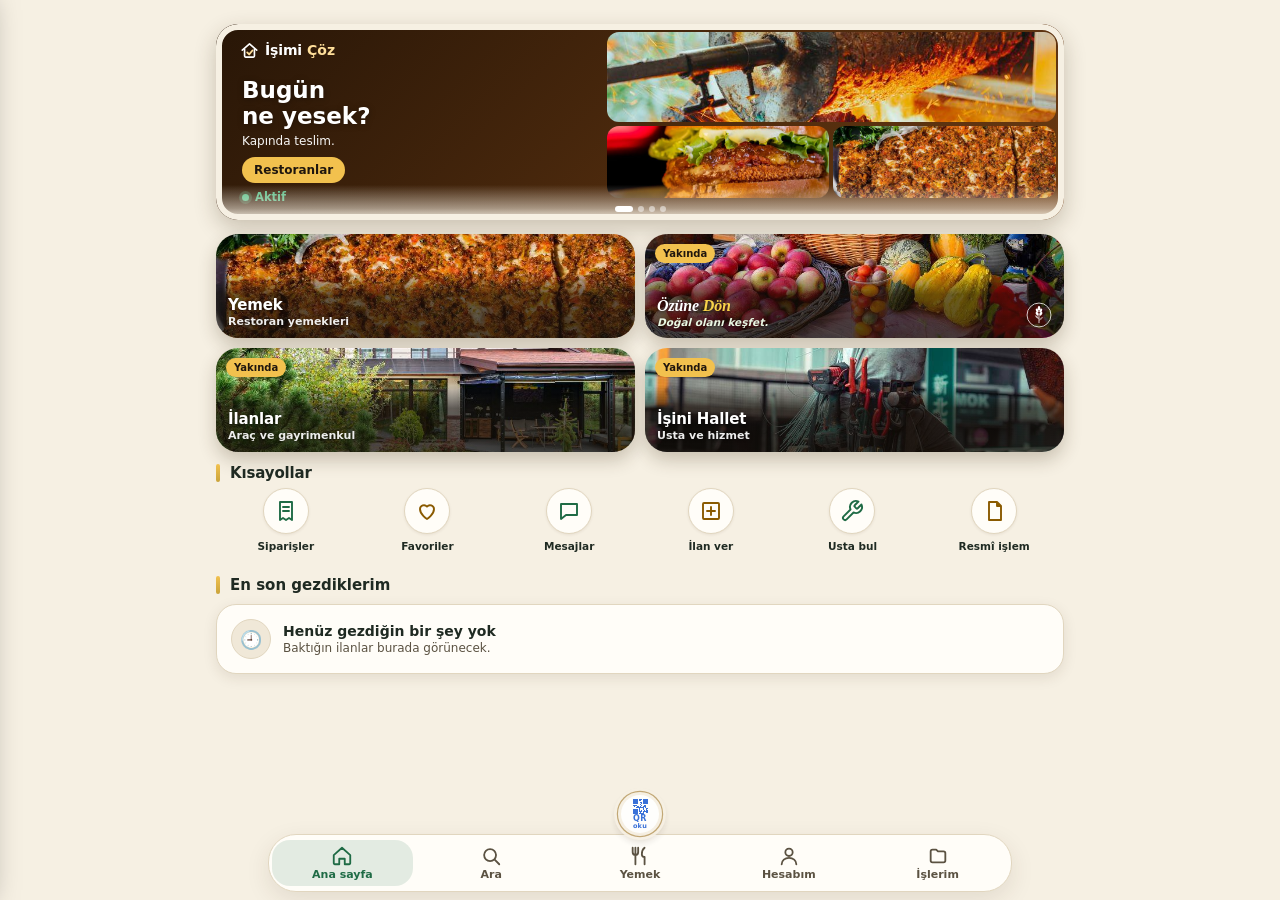
==== index.html @ 5d0ed7b7 "Paket 43: Yemek Keşfet — slayt 2 sn (dokununca 4 sn sonra devam), Menüyü gör kaldırıldı, sıkı ilk ek" ====
<!doctype html>
<html lang="tr">
<head>
<meta charset="utf-8">
<meta name="viewport" content="width=device-width,initial-scale=1,maximum-scale=1,user-scalable=no">
<meta name="theme-color" content="#07111f">
<link rel="manifest" href="manifest.json">
<link rel="apple-touch-icon" href="icon-192.png">
<meta name="apple-mobile-web-app-capable" content="yes">
<meta name="mobile-web-app-capable" content="yes">
<meta name="apple-mobile-web-app-title" content="İşimi Çöz">
<title>İşimi Çöz — İzmir</title>
<script>try{document.documentElement.setAttribute('data-theme',localStorage.getItem('isimi-theme')==='light'?'light':'dark')}catch(e){}try{document.documentElement.setAttribute('data-hm-theme',localStorage.getItem('isimi_oz_theme')==='dark'?'dark':'light')}catch(e){}</script>
<script>/* Şifre sıfırlama dönüşü (Supabase recovery): token yalnız bellekte tutulur, URL'den hemen silinir */
(function(){try{var s0=new URLSearchParams(location.search);if(s0.get('type')==='recovery'&&s0.get('token_hash')){window.__pwRecovery={hash:s0.get('token_hash')};s0.delete('type');s0.delete('token_hash');var qs=s0.toString();history.replaceState(null,'',location.pathname+(qs?'?'+qs:'')+location.hash);return}
 var h=String(location.hash||'');if(!/(type=recovery|error_code=|error=)/.test(h))return;var q=new URLSearchParams(h.replace(/^#/,''));
 if(q.get('type')==='recovery'&&q.get('access_token'))window.__pwRecovery={token:q.get('access_token')};
 else if(q.get('error')||q.get('error_code'))window.__pwRecovery={error:q.get('error_code')||q.get('error')||'invalid'};
 else return;history.replaceState(null,'',location.pathname+location.search)}catch(e){}})();</script>
<style>
*{box-sizing:border-box}html,body{margin:0;padding:0;background:var(--bg);color:var(--text);font-family:Inter,system-ui,-apple-system,"Segoe UI",Roboto,Arial,Helvetica,sans-serif;-webkit-font-smoothing:antialiased}
body{min-height:100vh}button,input,select,textarea{font:inherit}button{cursor:pointer}a{text-decoration:none;color:inherit}
:root{
  --bg:#070f1a;
  --card:#0c1828;
  --card2:#122338;
  --line:#243b55;
  --text:#f1f5f9;
  --muted:#94a8bd;
  --primary:#14b87a;
  --primary-2:#0d9488;
  --accent:#38bdf8;
  --danger:#f87171;
  --warning:#fbbf24;
  --logo-ink:#042f2e;
  --top-bg:rgba(7,15,26,.92);
  --shadow:0 10px 30px rgba(0,0,0,.28);
}
html[data-theme="light"]{
  --bg:#f3f6f9;
  --card:#ffffff;
  --card2:#eef3f7;
  --line:#d0dbe6;
  --text:#0f1c2a;
  --muted:#5b6d7f;
  --primary:#0d9f68;
  --primary-2:#0f766e;
  --accent:#0284c7;
  --danger:#dc2626;
  --warning:#d97706;
  --logo-ink:#042f2e;
  --top-bg:rgba(255,255,255,.94);
  --shadow:0 10px 28px rgba(15,28,42,.08);
}
html[data-theme="light"] body{background:var(--bg);color:var(--text)}
html[data-theme="light"] .top{background:var(--top-bg);backdrop-filter:blur(12px)}
html[data-theme="light"] .hero{background:linear-gradient(145deg,#e8f5ef,#f4f7fb);border-color:var(--line)}
html[data-theme="light"] .card,html[data-theme="light"] .actionCard,html[data-theme="light"] .trustItem{background:var(--card);color:var(--text)}
.headerTools{display:flex;flex-direction:column;align-items:flex-end;justify-content:flex-start;gap:6px;margin-left:auto;margin-top:0;flex-shrink:0}.headerToolsRow,.headerAuthRow{display:flex;align-items:center;gap:5px;justify-content:flex-end;position:static!important;bottom:auto!important;right:auto!important}
.iconBtn{border:1px solid var(--line);background:var(--card2);color:var(--text);border-radius:11px;padding:8px 10px;font-size:11px;font-weight:700;cursor:pointer;white-space:nowrap;line-height:1.1;min-height:36px;display:inline-flex;align-items:center;gap:4px}
.iconBtn:hover{border-color:rgba(25,195,125,.45)}
@media(max-width:420px){.brand small{display:none}.iconBtn{padding:7px 8px;font-size:11px}.authUser{max-width:90px;overflow:hidden;text-overflow:ellipsis;white-space:nowrap;display:inline-block}}
.app{max-width:880px;margin:auto;min-height:100vh;padding-bottom:90px}.top{display:flex;align-items:flex-start;gap:8px;padding:10px 12px 12px;border-bottom:1px solid var(--line);background:var(--top-bg);backdrop-filter:blur(14px);position:sticky;top:0;z-index:20}
.brand{display:flex;align-items:center;gap:10px}.logo{width:42px;height:42px;border-radius:14px;background:linear-gradient(145deg,var(--primary),var(--primary-2) 55%,var(--accent));display:grid;place-items:center;flex:none;box-shadow:0 6px 16px rgba(20,184,122,.28),inset 0 1px 0 rgba(255,255,255,.25);overflow:hidden}
.logo svg{width:26px;height:26px;display:block}
.brand{display:flex;align-items:center;gap:11px;min-width:0}
.brand .brandText{min-width:0}
.brand strong{font-size:17px;font-weight:900;letter-spacing:-.03em;line-height:1.1;color:var(--text)}
.brand small{display:block;color:var(--muted);font-size:11px;margin-top:3px;font-weight:600;letter-spacing:.01em}
.brand strong{font-size:18px}.brand small{display:block;color:var(--muted);font-size:11px;margin-top:2px}main{padding:16px}
.hero{background:linear-gradient(145deg,#10243a,#0b1727);border:1px solid var(--line);border-radius:24px;padding:24px 20px;margin-bottom:16px}
.badge{display:inline-flex;align-items:center;gap:6px;padding:7px 10px;border-radius:99px;background:rgba(25,195,125,.12);border:1px solid rgba(25,195,125,.28);color:#6df0b5;font-size:12px;font-weight:700}
h1{font-size:30px;line-height:1.08;margin:16px 0 10px}h2{font-size:22px;margin:0 0 8px}h3{font-size:16px;margin:0 0 6px}p{line-height:1.55}.muted{color:var(--muted)}.small{font-size:12px}
.platformShell{max-width:880px}
.actionGrid{display:grid;grid-template-columns:1fr 1fr;gap:12px}
@media(min-width:720px){.actionGrid{grid-template-columns:repeat(4,1fr)}.hero h1{font-size:36px}}
.actionCard{display:flex;flex-direction:column;align-items:flex-start;gap:8px;min-height:148px;text-align:left;padding:16px;border-radius:18px;border:1px solid var(--line);background:var(--card);color:var(--text);transition:.15s border-color,.15s transform}
.actionCard:hover{border-color:rgba(25,195,125,.45);transform:translateY(-1px)}
.actionCard .emoji{font-size:26px;line-height:1}
.actionCard strong{font-size:15px}
.actionCard span{font-size:12px;color:var(--muted);line-height:1.4}
.trustRow{display:grid;grid-template-columns:1fr 1fr;gap:8px;margin-top:12px}
@media(min-width:720px){.trustRow{grid-template-columns:repeat(4,1fr)}}
.trustItem{background:rgba(255,255,255,.03);border:1px solid var(--line);border-radius:14px;padding:12px;font-size:12px;color:var(--muted)}button.trustItem:hover{border-color:rgba(25,195,125,.45);color:var(--text)}
.trustItem b{display:block;color:var(--text);font-size:13px;margin-bottom:4px}
.homeFooterNote{margin-top:18px;padding:14px 16px;border-radius:16px;border:1px dashed var(--line);color:var(--muted);font-size:12px;line-height:1.5}
.splitActions{display:flex;flex-wrap:wrap;gap:10px;margin-top:12px}

.grid{display:grid;grid-template-columns:repeat(2,1fr);gap:10px}.card{background:var(--card);border:1px solid var(--line);border-radius:18px;padding:16px}
.service{min-height:130px;text-align:left;color:var(--text);transition:.15s transform,.15s border-color}.service:hover{border-color:#315270}.service:active{transform:scale(.98)}
.service .emoji{font-size:28px}.service strong{display:block;margin-top:9px;font-size:16px}.service span{display:block;color:var(--muted);font-size:12px;line-height:1.4;margin-top:5px}
.actions{display:grid;grid-template-columns:1fr 1fr;gap:10px;margin:16px 0}.btn{width:100%;border:0;border-radius:14px;padding:14px 15px;font-weight:800;color:var(--text)}.btn.primary{background:var(--primary);color:#03130d}.btn.secondary{background:var(--card2);color:var(--text);border:1px solid var(--line)}.btn.danger{background:#4a1f25;color:#ffb5b3;border:1px solid #6a2b32}.btn.smallBtn{padding:10px 12px;font-size:13px}
html[data-theme="light"] .btn.secondary{background:#fff;color:var(--text);border-color:var(--line)}
html[data-theme="light"] .btn.primary{color:#fff}
.kesfetTools{display:flex;gap:8px;flex-wrap:wrap;align-items:center}
.kesfetTools .btn,.kesfetTools select{
  flex:1;min-width:0;min-height:42px;border-radius:12px;font-weight:700;font-size:13px;
  background:var(--card);color:var(--text);border:1px solid var(--line);
}
.kesfetTools select{padding:10px 12px;-webkit-appearance:none;appearance:none}
html[data-theme="light"] .kesfetTools .btn,
html[data-theme="light"] .kesfetTools select{
  background:#fff;color:#0f1c2a;border-color:#d0dbe6;
}
.kesfetTools .btn:active,html[data-theme="light"] .kesfetTools .btn:active{border-color:var(--primary)}
.kesfetChip{color:var(--text)!important;border-color:var(--line)!important;background:var(--card)!important}
.kesfetChip.on{border-color:var(--primary)!important;color:var(--primary)!important;background:rgba(13,159,104,.1)!important}
html[data-theme="light"] .kesfetChip{background:#fff!important;color:#0f1c2a!important}
html[data-theme="light"] .kesfetChip.on{background:rgba(13,159,104,.12)!important;color:#0d9f68!important}
.kesfetQ{background:var(--card);color:var(--text);border:1px solid var(--line)}
html[data-theme="light"] .kesfetQ{background:#fff;color:#0f1c2a;border-color:#d0dbe6}

.section{margin-top:18px}.sectionTitle{display:flex;justify-content:space-between;align-items:center;margin-bottom:10px}.formCard{background:var(--card);border:1px solid var(--line);border-radius:20px;padding:18px;margin-bottom:14px}
label{display:block;font-size:13px;font-weight:700;margin:14px 0 7px}input,select,textarea{width:100%;background:#081523;color:var(--text);border:1px solid #29415d;border-radius:12px;padding:13px;outline:none}input:focus,select:focus,textarea:focus{border-color:var(--primary)}
textarea{min-height:120px;resize:vertical}.row{display:grid;grid-template-columns:1fr 1fr;gap:10px}.checks{display:grid;grid-template-columns:1fr 1fr;gap:8px}.check{display:flex;align-items:center;gap:8px;background:#091827;border:1px solid var(--line);padding:10px;border-radius:12px;font-size:13px}.check input{width:auto}
.notice,.success,.warning,.error{padding:12px;border-radius:13px;font-size:13px;line-height:1.5;margin:12px 0}.notice{background:#0b2030;border:1px solid #1e4c66;color:#b9ddf2}.success{background:#0b2b20;border:1px solid #185d43;color:#8bf1c4}.warning{background:#30260e;border:1px solid #65501a;color:#f5d77c}.error{background:#35181b;border:1px solid #70272d;color:#ffb6b8}
.request{background:var(--card);border:1px solid var(--line);border-radius:18px;padding:16px;margin-bottom:11px}.requestClickable{cursor:pointer;-webkit-tap-highlight-color:transparent;touch-action:manipulation;user-select:none}.requestClickable:active{opacity:.92;transform:scale(0.997)}.requestTop{display:flex;justify-content:space-between;gap:10px}.status{padding:5px 9px;border-radius:99px;background:rgba(245,185,66,.12);color:#ffd76b;font-size:11px;font-weight:800;height:max-content}
.meta{display:flex;flex-wrap:wrap;gap:8px;color:var(--muted);font-size:12px;margin:10px 0}.meta span{background:#091827;padding:6px 8px;border-radius:8px}.description{background:#091827;border-radius:12px;padding:11px;font-size:13px;line-height:1.5;margin:10px 0}
.profileHeader{display:flex;align-items:center;gap:13px;padding:16px;background:var(--card);border:1px solid var(--line);border-radius:18px}.avatar{width:52px;height:52px;border-radius:50%;display:grid;place-items:center;background:#17334d;font-weight:900;font-size:18px}
.activeDot{width:9px;height:9px;background:var(--primary);border-radius:50%;display:inline-block;margin-right:5px}.empty{text-align:center;padding:28px 15px;color:var(--muted)}
.connection{position:fixed;top:6px;right:6px;z-index:100;padding:3px 7px;border-radius:99px;font-size:9px;font-weight:800;letter-spacing:.04em;opacity:.9;pointer-events:none}.connection.online{background:#0b2b20;color:#8bf1c4}.connection.offline{background:#30260e;color:#f5d77c}
 .a7ProfileChip{display:inline-flex;align-items:center;justify-content:center;gap:0;border:1px solid #1f9d6a;background:linear-gradient(145deg,#16a34a,#0d9488);color:#fff;border-radius:11px;padding:5px;font-size:12px;font-weight:800;cursor:pointer;text-decoration:none;white-space:nowrap;line-height:1;min-height:36px;min-width:36px;box-shadow:0 2px 10px rgba(13,148,136,.35)}
.a7ProfileChip:hover{filter:brightness(1.08)}
.a7ProfileChip .a7ProfileIcon{width:26px;height:26px;border-radius:8px;display:grid;place-items:center;background:rgba(0,0,0,.18);flex:none}
.a7ProfileChip .a7ProfileIcon svg{width:18px;height:18px;display:block}
.a7ProfileChip .a7ProfileText{display:none}
@media (min-width:520px){
  .a7ProfileChip{padding:5px 12px 5px 6px;gap:7px;min-width:0}
  .a7ProfileChip .a7ProfileText{display:inline;color:#ecfdf5;letter-spacing:.02em;font-size:12px}
}
.bottom{position:fixed;bottom:0;left:0;right:0;background:rgba(7,17,31,.98);border-top:1px solid var(--line);z-index:30}.bottomInner{max-width:760px;margin:auto;display:grid;grid-template-columns:repeat(5,1fr)}
.navBtn{border:0;background:transparent;color:#8fa3b9;padding:11px 4px 10px;font-size:10px}.navBtn b{display:block;font-size:19px;margin-bottom:3px}.navBtn.active{color:var(--primary)}
.back{margin-bottom:12px}.hidden{display:none!important}@media(max-width:430px){main{padding:12px}.hero{padding:20px 16px}h1{font-size:27px}.grid{gap:8px}.service{padding:13px;min-height:122px}.row{grid-template-columns:1fr}}


.authBar{display:flex;align-items:center;gap:5px;flex-shrink:0}
@media (max-width:420px){
  
}
.authBtn{border:1px solid var(--line);background:var(--card2);color:var(--text);border-radius:11px;padding:8px 11px;font-size:11px;font-weight:800;cursor:pointer;min-height:36px;display:inline-flex;align-items:center}.authBtn.primary{background:var(--primary);color:#03130d;border-color:var(--primary)}.authUser{max-width:130px;overflow:hidden;text-overflow:ellipsis;white-space:nowrap;color:var(--muted);font-size:11px;font-weight:700}
.modal{position:fixed;inset:0;background:rgba(0,0,0,.76);z-index:9999;display:flex;align-items:center;justify-content:center;padding:16px}.modalCard{width:min(430px,100%);background:var(--card);border:1px solid var(--line);border-radius:20px;padding:20px;max-height:90vh;overflow:auto}.modalCard h2{margin-top:0}.authError{background:#35181b;border:1px solid #70272d;color:#ffb6b8;padding:10px;border-radius:10px;font-size:12px;margin-top:10px}

/* V2 home shell only */
.homeHero h1{letter-spacing:-0.02em}
.homeMenuGrid{grid-template-columns:1fr 1fr;gap:12px}
/* ===== HOME V2 UX ===== */
/* Brand logo — full + mark */
/* Header: logo only (no title text) */



@media (max-width:380px){
  
}


.logo{width:48px;height:48px;border-radius:14px;padding:0;overflow:hidden;background:#000;display:grid;place-items:center;flex:none;box-shadow:0 4px 14px rgba(0,0,0,.25)}
.logo img,.logoMarkImg{width:100%;height:100%;object-fit:cover;display:block;border-radius:14px}
.brand{display:flex;align-items:center;gap:11px;min-width:0}
.brand .brandText{min-width:0}
.brand strong{font-size:17px;font-weight:900;letter-spacing:-.03em;line-height:1.1;color:var(--text)}
.brand small{display:block;color:var(--muted);font-size:11px;margin-top:3px;font-weight:600}

.homeBrandMark img{width:min(150px,42vw);height:auto;max-height:150px;object-fit:cover;border-radius:22px;box-shadow:var(--shadow,0 10px 30px rgba(0,0,0,.28));background:#000}
@media (min-width:720px){
  .homeBrandMark img{width:170px;max-height:180px;border-radius:26px}
}
@media (max-width:380px){
  .logo{width:42px;height:42px;border-radius:12px}
  .brand strong{font-size:15px}
}

/* Hide marketplace promo widgets (Favorilerim/Mesajlarım white box) — functions remain */
#app .a3514Section,
#app [data-a3514-center],
#app .a355Entry,
#app .a3517Mine,
#app .marketplacePromo,
#app [data-marketplace-promo]{display:none!important}

.homeShell{padding:0 0 8px}
.homeHeroV2{padding:18px 16px 16px;border-radius:22px;border:1px solid var(--line);background:linear-gradient(160deg,rgba(20,184,122,.16),rgba(12,24,40,.72) 48%,var(--card));margin:12px 0 8px;box-shadow:var(--shadow)}
html[data-theme="light"] .homeHeroV2{background:linear-gradient(160deg,#e7f7ef,#ffffff 55%,#f3f7fa);box-shadow:var(--shadow)}
.homeHeroV2 .homeEyebrow{display:inline-flex;align-items:center;gap:6px;font-size:11px;font-weight:800;letter-spacing:.04em;text-transform:uppercase;color:var(--muted);margin-bottom:8px}
.homeHeroV2 h1{margin:0 0 8px;font-size:clamp(22px,5.5vw,30px);line-height:1.15;letter-spacing:-.02em}
.homeHeroV2 .homeLead{margin:0 0 14px;color:var(--muted);font-size:14px;line-height:1.45;max-width:36em}
.homePrimaryRow{display:grid;grid-template-columns:1fr;gap:10px}
@media (min-width:560px){.homePrimaryRow{grid-template-columns:1fr 1fr}}
.homePrimaryBtn{display:flex;align-items:flex-start;gap:12px;width:100%;text-align:left;padding:14px 14px;border-radius:16px;border:1px solid var(--line);background:rgba(255,255,255,.04);color:inherit;font:inherit;cursor:pointer;min-height:72px;transition:.15s border-color,.15s transform}
.homePrimaryBtn:active{transform:scale(.99)}
.homePrimaryBtn.primary{background:linear-gradient(135deg,var(--primary),var(--primary-2));border-color:transparent;color:#fff;box-shadow:0 8px 24px rgba(20,184,122,.28)}
.homePrimaryBtn.primary .homeBtnSub{color:rgba(255,255,255,.88)}
.homePrimaryBtn .homeBtnIcon{width:40px;height:40px;border-radius:12px;display:grid;place-items:center;font-size:20px;flex:none;background:rgba(0,0,0,.18)}
.homePrimaryBtn.primary .homeBtnIcon{background:rgba(255,255,255,.18)}
.homePrimaryBtn .homeBtnTitle{display:block;font-weight:800;font-size:15px;margin-bottom:3px}
.homePrimaryBtn .homeBtnSub{display:block;font-size:12px;color:var(--muted);line-height:1.35}
.homeSection{margin-top:18px}
.homeSectionHead{display:flex;align-items:baseline;justify-content:space-between;gap:10px;margin-bottom:10px}
.homeSectionHead h2{margin:0;font-size:15px;font-weight:800;letter-spacing:-.01em}
.homeSectionHead span{font-size:11px;color:var(--muted);font-weight:600}
.homeGrid{display:grid;grid-template-columns:1fr 1fr;gap:10px}
@media (min-width:720px){.homeGrid.homeGrid3{grid-template-columns:repeat(3,1fr)}}
.homeCard{display:flex;flex-direction:column;align-items:flex-start;gap:6px;min-height:112px;text-align:left;padding:14px;border-radius:16px;border:1px solid var(--line);background:var(--card);color:inherit;font:inherit;cursor:pointer;transition:.15s border-color}
.homeCard:active{opacity:.95}
.homeCard .emoji{font-size:22px;line-height:1}
.homeCard strong{font-size:14px;font-weight:800;line-height:1.25}
.homeCard span{font-size:12px;color:var(--muted);line-height:1.35}
.homeCard.homeCardWide{grid-column:1/-1;min-height:0;flex-direction:row;align-items:center;gap:12px}
.homeList{display:flex;flex-direction:column;gap:8px}
.homeListBtn{display:flex;align-items:center;gap:12px;width:100%;text-align:left;padding:12px 14px;border-radius:14px;border:1px solid var(--line);background:var(--card);color:inherit;font:inherit;cursor:pointer}
.homeListBtn .homeListIcon{width:36px;height:36px;border-radius:10px;display:grid;place-items:center;background:rgba(22,163,74,.12);flex:none;font-size:16px}
.homeListBtn b{display:block;font-size:13px;font-weight:800}
.homeListBtn small{display:block;font-size:11px;color:var(--muted);margin-top:2px}
.homeListBtn .homeListChev{margin-left:auto;color:var(--muted);font-size:16px}
.homeFooterNote{margin-top:20px;padding:12px 4px 4px;font-size:11px;line-height:1.45;color:var(--muted);opacity:.9}
@media (max-width:420px){
  .homeCard{min-height:104px;padding:12px}
  .homePrimaryBtn{padding:12px}
}

.homeMenuCard{min-height:132px}
.homeQuickRow{margin-top:0}
.homeHow{margin-top:4px}
@media (min-width:900px){
  .homeMenuGrid{grid-template-columns:repeat(3,1fr)}
}
@media (max-width:420px){
  .homeMenuCard{min-height:120px;padding:14px}
  .homeMenuCard strong{font-size:14px}
}








@media (max-width:380px){
  
}






/* Classic brand mark */
.brand{display:flex;align-items:center;gap:11px;min-width:0;margin-right:auto}
.brand .logo{
  width:40px;height:40px;border-radius:13px;
  background:linear-gradient(135deg,var(--primary,#19c37d),#36a3ff);
  display:grid;place-items:center;font-size:21px;font-weight:900;color:#03120d;
  flex:none;box-shadow:0 4px 12px rgba(25,195,125,.25);
}
.brand .brandText{min-width:0}
.brand strong{font-size:17px;font-weight:900;letter-spacing:-.02em;line-height:1.15;color:var(--text);display:block}
.brand small{display:block;color:var(--muted);font-size:11px;margin-top:2px;font-weight:600}
.brand .brandText,.brand strong,.brand small{display:revert}
.brand strong{display:block}
.brand small{display:block}
@media (max-width:380px){
  .brand .logo{width:36px;height:36px;border-radius:11px;font-size:18px}
  .brand strong{font-size:15px}
}

.homeBrandMark{display:none!important}

/* Service review stars (customer → provider) */
.svcReviewCard{margin-top:12px;padding:14px;border-radius:16px;border:1px solid var(--line);background:var(--card)}
.svcStars{display:flex;gap:6px;flex-wrap:wrap;margin:10px 0}
.svcStarBtn{width:44px;height:44px;border-radius:12px;border:1px solid var(--line);background:var(--card2,#102238);font-size:22px;cursor:pointer;line-height:1}
.svcStarBtn.on{border-color:var(--warning,#f5b942);background:rgba(245,185,66,.15)}
.svcReviewCard textarea{width:100%;min-height:72px;border-radius:12px;border:1px solid var(--line);background:var(--bg);color:var(--text);padding:10px;font:inherit;resize:vertical}
.svcRatingBadge{display:inline-flex;align-items:center;gap:4px;font-size:12px;font-weight:700;color:var(--warning,#f5b942)}


/* Brand + AI chip under logo */
.brand{display:flex;align-items:flex-start;gap:10px;margin-right:auto;min-width:0}
.brandCol{display:flex;flex-direction:column;align-items:flex-start;gap:6px;min-width:0}
.brandRow{display:flex;align-items:center;gap:10px;min-width:0}
.brand .logo{width:40px;height:40px;border-radius:13px;background:linear-gradient(135deg,var(--primary,#19c37d),#36a3ff);display:grid;place-items:center;font-size:21px;font-weight:900;color:#03120d;flex:none}
.brandText{min-width:0}
.brand strong{font-size:16px;font-weight:900;letter-spacing:-.02em;color:var(--text);display:block;line-height:1.15}
.brand small{display:block;color:var(--muted);font-size:11px;margin-top:2px;font-weight:600}
.a7AiChip{display:inline-flex;align-items:center;gap:5px;padding:4px 10px 4px 6px;border-radius:999px;border:1px solid rgba(34,197,94,.45);background:var(--card2);color:var(--text);font-size:12px;font-weight:800;cursor:pointer;line-height:1;box-shadow:0 0 0 1px rgba(34,197,94,.08)}
.a7AiChip .a7AiBot{width:22px;height:22px;border-radius:8px;background:linear-gradient(135deg,#14b8a6,#22c55e);display:grid;place-items:center;font-size:12px}
.a7AiChip:active{opacity:.9}
/* Home V3 — natural language first */
.homeShellV3{padding:4px 0 12px}
.homeHeroV3{margin:8px 0 14px}
.homeHeroV3 h1{margin:0 0 6px;font-size:clamp(20px,5vw,26px);font-weight:900;letter-spacing:-.03em;line-height:1.2}
.homeHeroV3 .homeSub{margin:0 0 12px;color:var(--muted);font-size:13px;line-height:1.4}
.homeAskRow{display:flex;flex-direction:column;gap:10px}
.homeAskField{display:flex;align-items:center;gap:8px;padding:10px 12px;border-radius:14px;border:1px solid var(--line);background:var(--card)}
.homeAskField input{flex:1;border:0;background:transparent;color:var(--text);font:inherit;font-size:14px;outline:none;min-width:0}
.homeAskField .homeMic{border:0;background:transparent;color:var(--muted);font-size:18px;cursor:pointer;padding:4px}
.homeAskGo{width:100%;border:0;border-radius:14px;padding:14px 16px;font-size:15px;font-weight:800;cursor:pointer;background:linear-gradient(135deg,var(--primary,#14b87a),var(--primary-2,#0d9488));color:#fff}
.homeSec{margin-top:18px}
.homeSecHead{font-size:13px;font-weight:800;color:var(--muted);margin:0 0 10px;letter-spacing:.02em}
.homeWorlds{display:grid;grid-template-columns:1fr 1fr;gap:10px}
.homeWorld{text-align:left;padding:14px 12px;border-radius:16px;border:1px solid var(--line);background:var(--card);color:inherit;font:inherit;cursor:pointer;min-height:88px}
.homeWorld .hwIcon{font-size:20px;margin-bottom:6px}
.homeWorld strong{display:block;font-size:14px;font-weight:800}
.homeWorld span{display:block;font-size:11px;color:var(--muted);margin-top:4px;line-height:1.35}
.homeListV3{display:flex;flex-direction:column;gap:8px}
.homeListV3 button{display:flex;align-items:center;gap:10px;width:100%;text-align:left;padding:12px 14px;border-radius:14px;border:1px solid var(--line);background:var(--card);color:inherit;font:inherit;cursor:pointer}
.homeListV3 button b{display:block;font-size:13px}
.homeListV3 button small{display:block;font-size:11px;color:var(--muted);margin-top:2px}
.homeListV3 .chev{margin-left:auto;color:var(--muted)}
.homeListingsLink{display:block;text-align:center;margin:14px 0 6px;color:var(--primary,#14b87a);font-size:13px;font-weight:700;text-decoration:none;background:none;border:0;cursor:pointer;width:100%}
@media (min-width:720px){
  .homeAskRow{flex-direction:row;align-items:stretch}
  .homeAskField{flex:1}
  .homeAskGo{width:auto;min-width:140px;padding:0 20px}
  .homeWorlds{grid-template-columns:repeat(4,1fr)}
}
/* smart modal minimal */
.a7SmartOverlay{position:fixed;inset:0;z-index:80;background:rgba(0,0,0,.55);display:flex;align-items:flex-end;justify-content:center;padding:12px}
@media(min-width:640px){.a7SmartOverlay{align-items:center}}
.a7SmartCard{width:100%;max-width:440px;max-height:88vh;overflow:auto;background:var(--card,#0d1a2b);border:1px solid var(--line);border-radius:18px;padding:16px}
.a7SmartHead{display:flex;justify-content:space-between;align-items:center;gap:10px;margin-bottom:8px}
.a7SmartHint{font-size:12px;color:var(--muted);margin-bottom:10px;line-height:1.4}
.a7SmartCard textarea{width:100%;min-height:90px;border-radius:12px;border:1px solid var(--line);background:var(--bg);color:var(--text);padding:10px;font:inherit;resize:vertical}
.a7SmartRow{display:grid;grid-template-columns:1fr 1fr;gap:8px;margin:10px 0}
.a7SmartChip{border:1px solid var(--line);background:var(--card2,#102238);color:var(--text);border-radius:10px;padding:8px;font-size:12px;cursor:pointer;text-align:left}
.a7SmartHidden{display:none}






/* Featured Band V5 — full photo cards, light stage */
.homeFeatured{position:relative;margin:6px 0 14px;border-radius:18px;overflow:hidden;border:1px solid rgba(15,40,35,.08);background:#0f1a22;height:198px;box-shadow:0 10px 32px rgba(8,24,20,.08)}
.homeFeaturedTrack{display:flex;height:100%;transition:transform .55s cubic-bezier(.22,.61,.36,1);will-change:transform;touch-action:pan-y}
.homeFeaturedSlide{flex:0 0 100%;min-width:100%;height:100%;box-sizing:border-box;position:relative;overflow:hidden;cursor:pointer;background:#0f1a22}
.homeFeaturedArt{position:absolute;inset:0;background:#0f1a22}
.homeFeaturedArt img{position:absolute;inset:0;width:100%;height:100%;display:block;object-fit:cover;object-position:center 22%;border:0}

.homeFeaturedSlide[data-s="0"] .homeFeaturedArt img{object-position:68% 18%}
.homeFeaturedSlide[data-s="1"] .homeFeaturedArt img{object-position:72% 15%}
.homeFeaturedSlide[data-s="2"] .homeFeaturedArt img{object-position:70% 18%}
.homeFeaturedSlide[data-s="3"] .homeFeaturedArt img{object-position:72% 16%}

.homeFeaturedBody{position:absolute;left:0;right:0;bottom:0;top:0;z-index:2;display:flex;flex-direction:column;justify-content:flex-end;align-items:flex-start;padding:10px 12px 22px;pointer-events:none;background:transparent}
.homeFeaturedBody h2,.homeFeaturedBody p{position:absolute;width:1px;height:1px;padding:0;margin:-1px;overflow:hidden;clip:rect(0,0,0,0);border:0}
.homeFeaturedCta{pointer-events:auto;display:inline-flex;align-items:center;justify-content:center;padding:9px 14px;border-radius:999px;border:0;font:inherit;font-size:12px;font-weight:800;cursor:pointer;background:linear-gradient(180deg,#1ad08a,#0f9f6a);color:#03140d;box-shadow:0 6px 16px rgba(15,159,106,.3);opacity:.92}
.homeFeaturedCta:active{transform:scale(.98)}
.homeFeaturedDots{position:absolute;left:0;right:0;bottom:8px;display:flex;justify-content:center;gap:6px;z-index:4}
.homeFeaturedDots button{width:6px;height:6px;border-radius:99px;border:0;padding:0;background:rgba(15,40,35,.25);cursor:pointer}
.homeFeaturedDots button.on{background:#0f9f6a;width:16px}
.homeFeaturedNav{display:none;position:absolute;top:50%;transform:translateY(-50%);width:30px;height:30px;border-radius:99px;border:1px solid rgba(15,40,35,.1);background:rgba(255,255,255,.9);color:#0f1f2a;cursor:pointer;font-size:16px;line-height:1;z-index:4;box-shadow:0 3px 12px rgba(0,0,0,.08)}
.homeFeaturedNav.prev{left:8px}
.homeFeaturedNav.next{right:8px}
@media (min-width:720px){
  .homeFeatured{height:236px;border-radius:20px}
  .homeFeaturedCta{padding:10px 16px;font-size:13px}
  .homeFeaturedNav{display:grid;place-items:center}
}
@media (max-width:380px){
  .homeFeatured{height:180px}
  .homeFeaturedCta{padding:8px 12px;font-size:11.5px}
}


/* Home brand message — above Featured Band only */
.homeBrandMsg{margin:2px 0 10px;padding:2px 2px 0;max-width:36em}
.homeBrandMsg h1{margin:0 0 6px;font-size:clamp(1.15rem,4.6vw,1.45rem);font-weight:900;letter-spacing:-.03em;line-height:1.2;color:var(--text,#e8eef5)}
.homeBrandMsg p{margin:0;font-size:clamp(.8rem,3.2vw,.92rem);line-height:1.45;color:var(--muted,#94a3b8);font-weight:500;max-width:28em}
@media (min-width:720px){
  .homeBrandMsg{margin:4px 0 12px}
  .homeBrandMsg h1{font-size:1.55rem}
  .homeBrandMsg p{font-size:.95rem}
}


/* İlanlar Keşfet V1 */
.kesfetShell{padding:0 0 24px}
.kesfetTop{display:flex;align-items:center;justify-content:space-between;gap:10px;margin-bottom:12px;flex-wrap:wrap}
.kesfetTop h1{margin:0;font-size:1.25rem;font-weight:900;letter-spacing:-.02em;line-height:1.15}
.kesfetBackBtn{padding:10px 14px;font-size:14px;font-weight:700;line-height:1.2;min-height:40px;border-radius:12px;white-space:nowrap}
.kesfetCreateBtn{padding:9px 13px;font-size:13px;font-weight:800;line-height:1.2;min-height:40px;border-radius:12px;white-space:nowrap}
.kesfetSearchRow{display:flex;flex-direction:column;gap:8px;margin-bottom:10px}
.kesfetSearchRow .kesfetQ{width:100%;box-sizing:border-box;border-radius:12px;border:1px solid var(--line,rgba(255,255,255,.12));background:var(--card,#121c2b);color:var(--text);padding:12px 14px;font:inherit;font-size:15px}
.kesfetTools{display:flex;gap:8px;flex-wrap:wrap}
.kesfetTools .btn{flex:1;min-width:110px}
.kesfetChips{display:flex;gap:8px;overflow-x:auto;-webkit-overflow-scrolling:touch;padding:4px 0 10px;scrollbar-width:none}
.kesfetChips::-webkit-scrollbar{display:none}
.kesfetChip{flex:0 0 auto;border-radius:999px;border:1px solid var(--line,rgba(255,255,255,.14));background:transparent;color:var(--text);padding:8px 14px;font:inherit;font-size:13px;font-weight:700;cursor:pointer}
.kesfetChip.on{background:rgba(20,184,122,.16);border-color:rgba(20,184,122,.45);color:#5eead4}
.kesfetMeta{display:flex;align-items:center;justify-content:space-between;gap:8px;margin:4px 0 12px;font-size:13px;color:var(--muted)}
.kesfetGrid{display:grid;grid-template-columns:1fr 1fr;gap:10px}
.kesfetGrid.is-list{grid-template-columns:1fr}
.kesfetGrid.is-list .kesfetCard{flex-direction:row;align-items:stretch;min-height:96px}
.kesfetGrid.is-list .kesfetCover{width:112px;min-width:112px;max-width:112px;aspect-ratio:1/1;height:auto}
.kesfetGrid.is-list .kesfetBody{padding:10px 12px;justify-content:center}
.kesfetCtaLine{margin-top:8px;font-size:12px;font-weight:700;color:var(--primary,#0d9f68)}
.kesfetSignal{margin-top:4px;font-size:11px;opacity:.85}
.intentCard{text-align:left;margin:12px 0;padding:12px;border:1px solid rgba(13,159,104,.35);background:rgba(13,159,104,.07);border-radius:14px}
.intentCard .intentTitle{font-weight:800;font-size:14px;margin:0 0 8px}
.intentCard .intentBtn{display:block;width:100%;margin:6px 0 0;text-align:left}
@media (min-width:720px){
  .kesfetGrid{grid-template-columns:1fr 1fr 1fr;gap:14px}
  .kesfetTop h1{font-size:1.45rem}
}
.kesfetCard{display:flex;flex-direction:column;text-align:left;border:1px solid var(--line,rgba(255,255,255,.1));border-radius:16px;overflow:hidden;background:var(--card,#121c2b);color:inherit;font:inherit;cursor:pointer;padding:0;width:100%;box-shadow:0 6px 18px rgba(0,0,0,.12)}
.kesfetCard:active{transform:scale(.99)}
.kesfetCover{aspect-ratio:4/3;background:#0b1522;overflow:hidden}
.kesfetCover img{width:100%;height:100%;object-fit:cover;display:block}
.kesfetCoverEmpty{width:100%;height:100%;display:grid;place-items:center;color:var(--muted);font-size:28px}
.kesfetBody{padding:10px 10px 12px}
.kesfetPrice{font-weight:900;font-size:14px;margin:0 0 4px;color:var(--text)}
.kesfetTitle{font-size:13px;font-weight:700;line-height:1.3;margin:0 0 4px;display:-webkit-box;-webkit-line-clamp:2;-webkit-box-orient:vertical;overflow:hidden}
.kesfetLoc,.kesfetFeat{font-size:11.5px;color:var(--muted);margin:0;line-height:1.35}
.kesfetFeat{margin-top:4px}


/* Ana çalışma alanları */
.homeWorkAreas{display:grid;grid-template-columns:1fr 1fr;gap:10px}
@media (min-width:720px){.homeWorkAreas{grid-template-columns:1fr 1fr 1fr 1fr;gap:12px}}
.homeWorkCard{display:flex;flex-direction:column;align-items:flex-start;text-align:left;gap:6px;padding:14px 12px;border-radius:16px;border:1px solid var(--line,rgba(255,255,255,.12));background:var(--card,#121c2b);color:inherit;font:inherit;cursor:pointer;min-height:96px}
.homeWorkCard:active{transform:scale(.99)}
.homeWorkCard .hwIcon{font-size:22px;line-height:1}
.homeWorkCard strong{font-size:14px;font-weight:800;letter-spacing:-.01em}
.homeWorkCard span{font-size:11.5px;color:var(--muted);line-height:1.35}
.workAreaShell{padding:0 0 20px}
.workAreaGrid{display:grid;gap:10px;margin-top:12px}
.workAreaGrid .btn{width:100%;justify-content:flex-start;text-align:left}


html[data-theme="light"] .authBtn{background:#ffffff;color:#0f1c2a;border-color:var(--line)}
html[data-theme="light"] .authBtn.primary{background:var(--primary);color:#03130d;border-color:var(--primary)}
html[data-theme="light"] .a7AiChip{background:#e8f7ef;color:#0f1c2a;border-color:rgba(13,159,104,.45)}
html[data-theme="light"] .a7AiChip span:not(.a7AiBot){color:#0f1c2a}
html:not([data-theme="light"]) .authBtn{background:#1a2f45;color:#e8eef6;border-color:var(--line)}
html:not([data-theme="light"]) .a7AiChip{background:rgba(15,40,35,.95);color:#e8eef6;border-color:rgba(34,197,94,.45)}
html:not([data-theme="light"]) .a7AiChip span:not(.a7AiBot){color:#e8eef6}


html[data-theme="light"] .officialPrepCard{background:rgba(13,159,104,.10);border-color:rgba(13,159,104,.40)}
html:not([data-theme="light"]) .officialPrepCard{background:rgba(13,159,104,.10);border-color:rgba(34,197,94,.35)}
.ldCarousel{position:relative;margin:10px 0 8px}
.ldCarouselStage{position:relative;border-radius:12px;overflow:hidden;background:#0b1727;aspect-ratio:16/10}
.ldCarouselStage img{width:100%;height:100%;object-fit:cover;display:block;pointer-events:none}
.ldCarouselNav{position:absolute;top:50%;transform:translateY(-50%);width:32px;height:32px;border:0;border-radius:50%;background:rgba(0,0,0,.45);color:#fff;font-size:18px;cursor:pointer}
.ldCarouselNav.prev{left:8px}
.ldCarouselNav.next{right:8px}
.ldCarouselMeta{display:flex;align-items:center;justify-content:center;gap:8px;margin-top:6px}
.ldCarouselDots{display:flex;gap:5px;align-items:center}
.ldCarouselDots span{width:7px;height:7px;border-radius:50%;background:var(--line);display:inline-block}
.ldCarouselDots span.on{background:var(--primary);width:8px;height:8px}

.homeContinue{display:flex;align-items:center;justify-content:space-between;gap:10px;width:100%;text-align:left;padding:12px 14px;margin:8px 0;border-radius:14px;border:1px solid var(--line);background:var(--card);color:var(--text);cursor:pointer}
.homeContinue b{display:block;font-size:14px}
.homeContinue small{display:block;margin-top:2px;color:var(--muted);font-size:12px}
.homeContinue .chev{font-size:18px;color:var(--muted)}

.ldAcc{margin:8px 0;border:1px solid var(--line);border-radius:12px;background:var(--card);overflow:hidden}
.ldAcc>summary{list-style:none;cursor:pointer;padding:11px 14px;font-size:13px;font-weight:700;color:var(--text);display:flex;align-items:center;gap:8px;user-select:none}
.ldAcc>summary::-webkit-details-marker{display:none}
.ldAcc>summary::after{content:"›";margin-left:auto;opacity:.55;font-size:16px;transform:rotate(0deg);transition:transform .15s ease}
.ldAcc[open]>summary::after{transform:rotate(90deg)}
.ldAcc .ldAccBody{padding:0 12px 12px;text-align:left}

.kesfetApplied{display:flex;flex-wrap:wrap;gap:6px;margin:8px 0 4px}
.kesfetChipX,.kesfetChipClear{border:1px solid var(--line,rgba(255,255,255,.14));background:var(--card,#12202b);color:var(--text,#e8eef3);border-radius:999px;padding:6px 10px;font-size:12px;font-weight:700;cursor:pointer}
.kesfetChipClear{border-color:rgba(13,159,104,.4);color:var(--primary,#0d9f68)}

.appDrawerBackdrop{position:fixed;inset:0;background:rgba(0,0,0,.45);z-index:2147483000;opacity:0;pointer-events:none;transition:opacity .2s}
.appDrawerBackdrop.on{opacity:1;pointer-events:auto}
.appDrawer{position:fixed;top:0;left:0;bottom:0;width:min(86vw,320px);z-index:2147483001;background:var(--card,#0f1c24);color:var(--text,#e8eef3);transform:translateX(-105%);transition:transform .22s ease;box-shadow:8px 0 28px rgba(0,0,0,.35);display:flex;flex-direction:column;padding:14px 12px 24px;overflow:auto}
.appDrawer.on{transform:translateX(0)}
.appDrawerHead{display:flex;align-items:center;justify-content:space-between;gap:8px;margin-bottom:12px}
.appDrawerHead strong{font-size:1.05rem}
.appDrawerNav{display:flex;flex-direction:column;gap:4px}
.appDrawerNav button{text-align:left;border:0;background:transparent;color:inherit;padding:12px 10px;border-radius:12px;font-size:14px;font-weight:650;cursor:pointer}
.appDrawerNav button:hover,.appDrawerNav button:focus{background:rgba(13,159,104,.12)}
.appDrawerSec{margin:14px 0 6px;font-size:11px;font-weight:800;letter-spacing:.04em;opacity:.55;text-transform:uppercase}
.homePrimary{display:grid;grid-template-columns:1fr 1fr;gap:8px;margin:12px 0 4px}
.homePrimary button{border:1px solid var(--line,rgba(255,255,255,.12));background:var(--card,#12202b);color:var(--text);border-radius:14px;padding:12px 10px;text-align:left;cursor:pointer}
.homePrimary button b{display:block;font-size:13px}
.homePrimary button span{display:block;font-size:11px;opacity:.75;margin-top:2px}
.menuBtn{border:0;background:transparent;color:inherit;font-size:22px;line-height:1;padding:6px 8px;border-radius:10px;cursor:pointer}

.homeFeatured{max-height:200px}
@media (min-width:720px){.homeFeatured{max-height:240px}}
.homeWorkAreas{opacity:.95}
.homeWorkCard{min-height:auto}
.officialPrepCard.merged-secondary{opacity:.92;margin-top:8px}
.officialPrepCard.merged-secondary .badge{font-size:11px}

.homeSecHead.secondary{font-size:12px;opacity:.7;margin-top:4px}
.homeWorkAreas{display:grid;grid-template-columns:1fr 1fr;gap:8px}
.homeWorkCard{padding:10px 10px;min-height:0}
.homeWorkCard .hwIcon{font-size:18px}
.homeWorkCard strong{font-size:13px}
.homeWorkCard span{font-size:11px;opacity:.75}
.homeListingsLink{display:block;margin:10px 0 4px;text-align:center;font-size:13px;font-weight:700;color:var(--primary,#0d9f68);background:transparent;border:0;cursor:pointer}
.bottomInner .navBtn b{font-size:16px;display:block;line-height:1.1}
@media (min-width:900px){
  .kesfetShell{display:grid;grid-template-columns:280px 1fr;gap:16px;align-items:start}
  .kesfetShell .kesfetTop,.kesfetShell .kesfetSearchRow,.kesfetShell .kesfetChips,.kesfetShell .kesfetApplied,.kesfetShell .kesfetMeta{grid-column:1/-1}
  .kesfetShell .kesfetFilterAside{grid-column:1;position:sticky;top:12px}
  .kesfetShell #kesfetGrid{grid-column:2}
}
.pulseHint{outline:2px solid var(--primary);outline-offset:2px}

.bottomInner{display:flex;gap:2px;justify-content:space-between;align-items:stretch}
.bottomInner .navBtn{flex:1;min-width:0;padding:8px 2px 6px;font-size:10px;line-height:1.15;font-weight:700;border:0;background:transparent;color:var(--muted);border-radius:12px}
.bottomInner .navBtn b{font-size:18px;display:block;line-height:1.15;margin-bottom:2px;font-weight:700}
.bottomInner .navBtn.active{color:var(--primary)}
.menuBtnAra{display:inline-flex;align-items:center;gap:6px;margin:8px 0 4px 2px;padding:8px 12px;border-radius:12px;border:1px solid var(--line);background:var(--card);color:var(--text);font-size:13px;font-weight:800;cursor:pointer}
.menuBtnAra .menuBtnIcon{font-size:16px;line-height:1}
.menuBtnAra .menuBtnLabel{font-size:13px;letter-spacing:.02em}
html[data-theme="light"] .menuBtnAra{background:#fff;color:#0f1c2a;border-color:var(--line)}
.homeQuick{display:grid;grid-template-columns:1fr 1fr;gap:8px;margin:4px 0 10px}
.homeQuickBtn{display:flex;align-items:center;gap:10px;text-align:left;padding:11px 12px;border-radius:14px;border:1px solid var(--line);background:var(--card);color:var(--text);cursor:pointer;min-height:52px}
.homeQuickBtn .hqIco{font-size:18px;width:28px;text-align:center;flex:0 0 auto}
.homeQuickBtn .hqTxt{display:flex;flex-direction:column;gap:1px;min-width:0}
.homeQuickBtn .hqTxt b{font-size:13px;font-weight:800}
.homeQuickBtn .hqTxt small{font-size:11px;opacity:.72;font-weight:600}
html[data-theme="light"] .homeQuickBtn{background:#fff}
.a7AiChip{display:none!important}


header.top{align-items:flex-start;padding-top:10px}
header.top .menuBtnAra{margin-top:2px;margin-right:6px;flex:0 0 auto}

.homeSecQuick{margin:8px 0 12px}
.homeSecHeadQuiet{font-size:12px;font-weight:700;opacity:.65;margin:0 0 8px;letter-spacing:.02em}
.homeQuickStrip{display:flex;flex-wrap:wrap;gap:8px}
.homePill{
  flex:1 1 calc(50% - 8px);min-width:140px;max-width:100%;
  border:1px solid var(--line);background:var(--card);color:var(--text);
  border-radius:999px;padding:10px 14px;font-size:13px;font-weight:800;
  cursor:pointer;text-align:center;white-space:nowrap;
}
html[data-theme="light"] .homePill{background:#fff}
.homePill:active{transform:scale(.98);border-color:var(--primary)}
.kesfetSub{margin:2px 0 0;font-size:12px}
.kesfetEmpty{text-align:left;padding:20px 16px}
.kesfetEmpty h3{margin:0 0 6px;font-size:1.05rem}
.kesfetCard{position:relative}
.kesfetBody .kesfetTitle{font-size:14px;font-weight:800;line-height:1.25;margin:0 0 4px}
.kesfetBody .kesfetPrice{font-size:16px;font-weight:900;color:var(--primary);margin:4px 0}
.kesfetBody .kesfetFeat{font-size:12px;opacity:.85;margin:0 0 2px}
.kesfetBody .kesfetLoc{font-size:12px;opacity:.75;margin:2px 0}
.kesfetGrid.is-list .kesfetCard{gap:0}
.kesfetGrid.is-list .kesfetTitle{font-size:15px}
.kesfetGrid.is-list .kesfetPrice{font-size:17px}


/* Marketplace list — scannable rows */
.kesfetGrid.is-list .kesfetCard{
  display:flex;flex-direction:row;align-items:stretch;gap:0;
  padding:0;overflow:hidden;text-align:left;
  border:1px solid var(--line);border-radius:14px;background:var(--card);
}
.kesfetGrid.is-list .kesfetCover{
  width:118px;min-width:118px;max-width:118px;height:118px;aspect-ratio:auto;
  border-radius:0;background:var(--card2);
}
.kesfetGrid.is-list .kesfetCover img{width:100%;height:100%;object-fit:cover}
.kesfetGrid.is-list .kesfetBody{
  flex:1;min-width:0;padding:10px 12px;display:flex;flex-direction:column;justify-content:center;gap:2px;
}
.kesfetGrid.is-list .kesfetTitle{
  font-size:14px;font-weight:800;line-height:1.25;
  display:-webkit-box;-webkit-line-clamp:2;-webkit-box-orient:vertical;overflow:hidden;
}
.kesfetGrid.is-list .kesfetFeat{font-size:12px;opacity:.8;margin:0}
.kesfetGrid.is-list .kesfetPrice{font-size:16px;font-weight:900;color:var(--primary);margin:0}
.kesfetGrid.is-list .kesfetPriceRow{margin-top:2px}
.kesfetGrid.is-list .kesfetLoc{font-size:12px;opacity:.7;margin:0}
.kesfetGrid.is-list .kesfetSignal{font-size:11px;opacity:.75;margin:0}
.kesfetToolbarHint{display:flex;gap:0;border-bottom:1px solid var(--line);margin:0 0 8px;padding:0}
.kesfetToolbarHint span{flex:1;text-align:center;font-size:11px;font-weight:700;padding:8px 4px;opacity:.55}
html[data-theme="light"] .kesfetGrid.is-list .kesfetCard{background:#fff}


.intentCard{opacity:.95;border-style:dashed}
.intentTitle{font-size:13px!important}
.intentBtn.btn.primary{background:var(--card2)!important;color:var(--text)!important;border:1px solid var(--line)!important}
html[data-theme="light"] .intentBtn.btn.primary{background:#f3f6f9!important;color:#0f1c2a!important}

.kesfetCover{position:relative}
.favHeart{
  position:absolute;top:8px;right:8px;z-index:3;
  width:36px;height:36px;border-radius:999px;border:0;
  background:rgba(0,0,0,.45);color:#fff;font-size:18px;line-height:36px;
  padding:0;cursor:pointer;backdrop-filter:blur(4px);
}
.favHeart.is-fav{color:#ff4d6d;background:rgba(255,255,255,.92)}
html[data-theme="light"] .favHeart{background:rgba(255,255,255,.9);color:#334}
html[data-theme="light"] .favHeart.is-fav{color:#e11d48}
.ldGalleryWrap{position:relative;margin:8px 0}
.favHeartDetail{top:10px;right:10px}
.ldTitle{margin:8px 0 4px;font-size:1.25rem;line-height:1.25}
.ldPrice{font-size:1.35rem;font-weight:900;color:var(--primary);margin:0 0 8px}
.ldMeta{font-size:13px;opacity:.8;margin:0 0 8px}
.ldKeyFacts{display:flex;flex-wrap:wrap;gap:6px;margin:0 0 12px}
.ldKeyFacts span{
  font-size:12px;font-weight:700;padding:6px 10px;border-radius:999px;
  border:1px solid var(--line);background:var(--card2);color:var(--text);
}
.ldContact{margin:4px 0 10px}
.ldIconRow{display:flex;gap:8px;margin:0 0 14px}
.ldIconBtn{
  flex:0 0 auto;border:1px solid var(--line);background:var(--card);color:var(--text);
  border-radius:12px;padding:8px 14px;font-weight:700;font-size:13px;cursor:pointer;
}
.ldDesc{margin:0 0 14px;padding:12px;border-radius:14px;border:1px solid var(--line);background:var(--card)}


/* ================= V2 UX (A7) — marketplace arayüzü ================= */
:root{--v2-pri:#14b87a;--v2-pri-ink:#032b1e;--v2-soft:rgba(20,184,122,.14);--v2-soft-line:rgba(20,184,122,.42);--v2-heart:#e11d48;--v2-ph1:#0f2136;--v2-ph2:#16304d;--v2-overlay:rgba(3,10,18,.66);--v2-tag-bg:rgba(7,15,26,.78);--v2-tag-ink:#f1f5f9}
html[data-theme="light"]{--v2-pri:#0b7f54;--v2-pri-ink:#ffffff;--v2-soft:rgba(11,127,84,.09);--v2-soft-line:rgba(11,127,84,.38);--v2-ph1:#e7eef5;--v2-ph2:#d5e1ec;--v2-overlay:rgba(15,28,42,.48);--v2-tag-bg:rgba(255,255,255,.92);--v2-tag-ink:#0f1c2a}
body.v2NoScroll{overflow:hidden}
.app{padding-bottom:calc(84px + env(safe-area-inset-bottom,0px))}
.connection{top:auto!important;bottom:calc(74px + env(safe-area-inset-bottom,0px))!important;right:8px!important;width:8px;height:8px;padding:0!important;font-size:0!important;border-radius:50%;opacity:.85;border:1px solid var(--line)}
.connection.online{background:#22c55e!important}.connection.offline{background:#f59e0b!important}

/* header */
.v2Top{display:flex;align-items:center;gap:6px;padding:8px 10px;padding-top:max(8px,env(safe-area-inset-top,0px));border-bottom:1px solid var(--line);background:var(--top-bg);-webkit-backdrop-filter:blur(12px);backdrop-filter:blur(12px);position:sticky;top:0;z-index:40}
.v2Ico{flex:0 0 auto;width:42px;height:42px;border-radius:12px;border:1px solid var(--line);background:var(--card);color:var(--text);font-size:19px;line-height:1;display:inline-grid;place-items:center;cursor:pointer;padding:0}
.v2Ico:hover,.v2Ico:focus-visible{border-color:var(--v2-pri)}
.v2Ico.flat{border-color:transparent;background:transparent}
.v2Brand{display:flex;align-items:center;gap:8px;min-width:0;border:0;background:transparent;color:var(--text);padding:4px 2px;cursor:pointer;flex:1 1 auto;text-align:left}
.v2Logo{flex:0 0 auto;width:30px;height:30px;border-radius:10px;background:linear-gradient(145deg,var(--primary),var(--primary-2) 55%,var(--accent));display:grid;place-items:center;color:var(--logo-ink);font-weight:900;font-size:16px}
.v2Brand strong{font-size:16.5px;font-weight:900;letter-spacing:-.02em;white-space:nowrap;overflow:hidden;text-overflow:ellipsis}
.v2TopR{display:flex;align-items:center;gap:6px;flex:0 0 auto}
.v2AraBtn{display:inline-flex;align-items:center;gap:6px;height:40px;padding:0 14px;border-radius:999px;border:1px solid var(--v2-soft-line);background:var(--v2-soft);color:var(--v2-pri);font-weight:800;font-size:14px;cursor:pointer}
.v2AraBtn:active{transform:scale(.97)}
.headerAuthRow{display:flex;align-items:center}
.authBar{display:flex;align-items:center;gap:6px}
.authBar .authBtn,.authBar .a7ProfileChip{min-height:40px}
@media(max-width:380px){.v2Logo{display:none}.v2AraBtn{padding:0 11px}.v2Ico{width:40px;height:40px}}

/* bottom nav */
.bottom{background:var(--top-bg)!important;-webkit-backdrop-filter:blur(12px);backdrop-filter:blur(12px);border-top:1px solid var(--line);padding-bottom:env(safe-area-inset-bottom,0px)}
.bottomInner{display:flex!important;max-width:760px}
.bottomInner .navBtn{flex:1;min-width:0;min-height:56px;padding:7px 2px 6px;color:var(--muted)!important;font-size:11px!important;font-weight:700;border-radius:12px}
.bottomInner .navBtn b{font-size:19px!important;margin-bottom:2px}
.bottomInner .navBtn.active{color:var(--v2-pri)!important}
.bottomInner .navBtn.navPlus b{display:inline-grid;place-items:center;width:34px;height:26px;border-radius:9px;background:var(--v2-pri);color:var(--v2-pri-ink);font-size:18px!important;line-height:1}

/* drawer */
.appDrawer{overflow-y:auto;padding-bottom:calc(20px + env(safe-area-inset-bottom,0px))}
.appDrawer[inert]{visibility:hidden}
.appDrawerNav button{min-height:44px;display:flex;align-items:center;gap:10px}
.appDrawerNav button .dv{margin-left:auto;font-size:11px;opacity:.6}

/* buttons */
.v2Btn{display:inline-flex;align-items:center;justify-content:center;gap:6px;min-height:46px;padding:0 16px;border-radius:13px;border:1px solid var(--line);background:var(--card);color:var(--text);font-weight:800;font-size:14.5px;cursor:pointer;text-align:center}
.v2Btn.pri{background:var(--v2-pri);border-color:var(--v2-pri);color:var(--v2-pri-ink)}
.v2Btn.ghost{background:transparent}
.v2Btn.sm{min-height:38px;padding:0 12px;font-size:13px;border-radius:11px}
.v2Btn.block{width:100%}
.v2Btn:active{transform:scale(.985)}
.v2Btn:focus-visible,.v2Ico:focus-visible,.v2Chip:focus-visible,.v2Card:focus-visible{outline:2px solid var(--v2-pri);outline-offset:2px}

/* home */
.v2Home{padding:6px 0 8px}
.v2Hero h1{font-size:26px;line-height:1.12;margin:10px 0 6px;letter-spacing:-.03em}
.v2Hero p{margin:0 0 14px;color:var(--muted);font-size:14px;line-height:1.5}
.v2Search{display:flex;align-items:center;gap:6px;background:var(--card);border:1.5px solid var(--v2-soft-line);border-radius:16px;padding:5px 5px 5px 12px;box-shadow:var(--shadow)}
.v2Search:focus-within{border-color:var(--v2-pri)}
.v2Search .ic{font-size:17px;opacity:.85}
.v2Search input{flex:1;min-width:0;border:0;outline:0;background:transparent;color:var(--text);font-size:16px;padding:11px 4px}
.v2Search .mic{flex:0 0 auto;width:40px;height:40px;border-radius:12px;border:0;background:transparent;color:var(--muted);font-size:18px;cursor:pointer}
.v2Search .go{flex:0 0 auto;height:44px;padding:0 18px;border-radius:12px;border:0;background:var(--v2-pri);color:var(--v2-pri-ink);font-weight:900;font-size:15px;cursor:pointer}
.v2Eg{display:flex;gap:6px;flex-wrap:wrap;margin:10px 0 0}
.v2Eg button{border:1px dashed var(--line);background:transparent;color:var(--muted);border-radius:999px;padding:7px 11px;font-size:12.5px;cursor:pointer}
.v2Cats{display:flex;flex-wrap:wrap;gap:8px;padding:10px 0 4px;margin:0}
.v2Cats::-webkit-scrollbar{display:none}
.v2Cat{flex:1 1 calc(50% - 6px);min-width:calc(50% - 6px);max-width:calc(50% - 6px);box-sizing:border-box;display:flex;flex-direction:column;align-items:center;gap:6px;padding:12px 6px 10px;border-radius:16px;border:1px solid var(--line);background:var(--card);color:var(--text);font-weight:800;font-size:13px;cursor:pointer}
.v2Cat span{font-size:26px;line-height:1}
.v2Cat:active{transform:scale(.97);border-color:var(--v2-pri)}
/* kompakt ana kategori şeridi */
.v2CompCats{display:flex;flex-wrap:wrap;gap:8px;padding:8px 0 2px}
.v2Comp{flex:1 1 calc(50% - 6px);min-width:calc(50% - 6px);box-sizing:border-box;display:flex;align-items:center;gap:8px;min-height:44px;padding:8px 10px;border-radius:14px;border:1.5px solid var(--line);background:var(--card);color:var(--text);font:inherit;font-weight:800;font-size:13px;cursor:pointer;text-align:left}
.v2Comp .ic{flex:0 0 32px;width:32px;height:32px;border-radius:10px;display:grid;place-items:center;font-size:16px;background:var(--v2-soft)}
.v2Comp .tx{display:flex;flex-direction:column;min-width:0;line-height:1.15}
.v2Comp .tx b{font-size:13px;font-weight:900}
.v2Comp .tx small{font-size:10.5px;font-weight:600;color:var(--muted);white-space:nowrap;overflow:hidden;text-overflow:ellipsis}
.v2Comp:active{transform:scale(.98);border-color:var(--v2-pri)}
.v2CompFood{border-color:rgba(245,158,11,.55)!important}
.v2CompFood .ic{background:rgba(245,158,11,.18)}
.v2CompSub{flex:1 1 100%;display:none;gap:6px;flex-wrap:wrap;padding:2px 0 4px}
.v2CompSub.on{display:flex}
.v2CompSub button{flex:1 1 calc(33.33% - 6px);min-width:88px;min-height:38px;padding:8px 8px;border-radius:12px;border:1px solid var(--line);background:var(--card2,var(--card));color:var(--text);font-weight:800;font-size:12.5px;cursor:pointer}
.v2CompSub button:active{border-color:var(--v2-pri)}
@media(min-width:720px){
  .v2Comp{flex:1 1 calc(20% - 8px);min-width:140px}
  .v2CompSub button{flex:0 1 auto;min-width:110px}
}
.v2Pills{display:flex;gap:8px;flex-wrap:wrap;margin:14px 0 4px}
.v2Pill{display:inline-flex;align-items:center;gap:6px;min-height:42px;padding:0 14px;border-radius:999px;border:1px solid var(--line);background:transparent;color:var(--text);font-weight:700;font-size:13.5px;cursor:pointer}
.v2Pill:active{border-color:var(--v2-pri)}
.v2Home .homeFeatured{margin-top:14px}
@media(min-width:720px){.v2Hero h1{font-size:34px}.v2Cat{flex:1 1 0;min-width:0;max-width:none}}

/* keşfet */
.v2K{padding:0 0 18px}
.v2KTop{display:flex;align-items:center;gap:8px;margin:8px 0 10px}
.v2KTop h1{margin:0;font-size:20px;letter-spacing:-.02em;flex:1;min-width:0;white-space:nowrap;overflow:hidden;text-overflow:ellipsis}
.v2KSearch{position:relative;margin-bottom:8px}
.v2KSearch input{width:100%;box-sizing:border-box;border-radius:14px;border:1px solid var(--line);background:var(--card);color:var(--text);padding:13px 14px 13px 40px;font-size:16px;outline:0}
.v2KSearch input:focus{border-color:var(--v2-pri)}
.v2KSearch .ic{position:absolute;left:13px;top:50%;transform:translateY(-50%);font-size:16px;opacity:.75;pointer-events:none}
.v2Chips{display:flex;gap:8px;overflow-x:auto;-webkit-overflow-scrolling:touch;scrollbar-width:none;padding:2px 0 8px}
.v2Chips::-webkit-scrollbar{display:none}
.v2Chip{flex:0 0 auto;min-height:38px;padding:0 14px;border-radius:999px;border:1px solid var(--line);background:var(--card);color:var(--text);font-weight:700;font-size:13.5px;cursor:pointer;display:inline-flex;align-items:center;gap:6px}
.v2Chip.on{border-color:var(--v2-pri);background:var(--v2-soft);color:var(--v2-pri)}
.v2Ctl{display:flex;gap:8px;align-items:center;margin:2px 0 8px}
.v2Ctl .v2Btn{flex:0 0 auto}
.v2Sel{flex:1 1 auto;min-width:0;height:42px;border-radius:12px;border:1px solid var(--line);background:var(--card);color:var(--text);padding:0 10px;font-size:14px;font-weight:700;-webkit-appearance:none;appearance:none}
.v2Seg{display:inline-flex;border:1px solid var(--line);border-radius:12px;overflow:hidden;flex:0 0 auto}
.v2Seg button{width:42px;height:40px;border:0;background:var(--card);color:var(--muted);font-size:17px;cursor:pointer}
.v2Seg button[aria-pressed="true"]{background:var(--v2-soft);color:var(--v2-pri)}
.v2Applied{display:flex;flex-wrap:wrap;gap:6px;margin:0 0 6px}
.v2Applied:empty{display:none}
.v2AppChip{border:1px solid var(--v2-soft-line);background:var(--v2-soft);color:var(--text);border-radius:999px;padding:6px 10px;font-size:12.5px;font-weight:700;cursor:pointer}
.v2AppClear{border:0;background:transparent;color:var(--v2-pri);font-weight:800;font-size:12.5px;padding:6px 6px;cursor:pointer}
.v2Understood{display:flex;align-items:center;gap:8px;flex-wrap:wrap;border:1px dashed var(--v2-soft-line);background:var(--v2-soft);border-radius:12px;padding:8px 10px;margin:0 0 8px;font-size:12.5px}
.v2Understood b{color:var(--v2-pri)}
.v2Understood button{margin-left:auto;border:0;background:transparent;color:var(--v2-pri);font-weight:800;font-size:12.5px;cursor:pointer;padding:4px}
.v2Meta{display:flex;align-items:center;justify-content:space-between;gap:8px;margin:2px 0 10px;font-size:13px;color:var(--muted)}
.v2Meta button{border:0;background:transparent;color:var(--v2-pri);font-weight:800;font-size:13px;cursor:pointer;padding:4px 2px}
.v2Grid{display:grid;grid-template-columns:1fr 1fr;gap:10px}
.v2Grid.is-list{grid-template-columns:1fr;gap:10px}
@media(min-width:720px){.v2Grid{grid-template-columns:repeat(3,1fr);gap:14px}.v2Grid.is-list{grid-template-columns:1fr 1fr}}
.v2Card{position:relative;display:flex;flex-direction:column;background:var(--card);border:1px solid var(--line);border-radius:16px;overflow:hidden;cursor:pointer;text-align:left;color:var(--text);-webkit-tap-highlight-color:transparent}
.v2Card:active{transform:scale(.992)}
.v2Card:hover{border-color:var(--v2-soft-line)}
.v2Img{position:relative;aspect-ratio:4/3;background:linear-gradient(135deg,var(--v2-ph1),var(--v2-ph2));overflow:hidden;border-radius:0}
.v2Img img{position:absolute;inset:0;width:100%;height:100%;object-fit:cover;display:block;opacity:0;transition:opacity .25s}
.v2Img img.ld{opacity:1}
.v2Ph{position:absolute;inset:0;display:flex;flex-direction:column;align-items:center;justify-content:center;gap:4px;color:var(--muted);font-size:11px}
.v2Ph span{font-size:30px;line-height:1;opacity:.75}
.v2Tag{position:absolute;left:8px;top:8px;background:var(--v2-tag-bg);color:var(--v2-tag-ink);font-size:11px;font-weight:800;border-radius:8px;padding:3px 7px}
.v2Ad{display:inline-block;align-self:flex-start;width:max-content;max-width:100%;font-size:10.5px;font-weight:800;color:#111;background:#D9AE45;border-radius:6px;padding:1px 6px;margin-bottom:4px;white-space:nowrap}.v2Card.isBoost{box-shadow:0 0 0 2px #D9AE45}
.v2Cnt{position:absolute;left:8px;bottom:8px;background:var(--v2-tag-bg);color:var(--v2-tag-ink);font-size:11px;font-weight:700;border-radius:8px;padding:2px 6px}
.v2Heart{position:absolute;right:6px;top:6px;width:38px;height:38px;border-radius:50%;border:1px solid rgba(0,0,0,.08);background:rgba(255,255,255,.94);color:#334155;font-size:20px;line-height:1;display:grid;place-items:center;cursor:pointer;padding:0;box-shadow:0 1px 4px rgba(0,0,0,.25);transition:transform .12s}
.v2Heart:hover{transform:scale(1.08)}.v2Heart:active{transform:scale(.92)}
.v2Heart.is-fav{color:var(--v2-heart)}
.v2Heart:focus-visible{outline:2px solid var(--v2-pri);outline-offset:2px}
.v2Body{padding:10px 11px 12px;min-width:0;display:flex;flex-direction:column;gap:3px}
.v2T{margin:0;font-size:14px;font-weight:800;line-height:1.28;display:-webkit-box;-webkit-line-clamp:2;-webkit-box-orient:vertical;overflow:hidden}
.v2P{font-size:16px;font-weight:900;letter-spacing:-.01em;margin:1px 0}
.v2F{font-size:12.5px;color:var(--muted);line-height:1.35;overflow:hidden;text-overflow:ellipsis;white-space:nowrap}
.v2L{font-size:12px;color:var(--muted);line-height:1.35;overflow:hidden;text-overflow:ellipsis;white-space:nowrap}
.v2Grid.is-list .v2Card{flex-direction:row;align-items:stretch}
.v2Grid.is-list .v2Img{flex:0 0 132px;width:132px;aspect-ratio:auto;min-height:104px}
.v2Grid.is-list .v2Heart{width:34px;height:34px;font-size:18px;right:5px;top:5px}
.v2Grid.is-list .v2Body{flex:1;justify-content:center;padding:9px 11px}
.v2Grid.is-list .v2Cnt{display:none}
.v2Empty{grid-column:1/-1;text-align:center;padding:26px 14px;border:1px dashed var(--line);border-radius:16px;color:var(--muted)}
.v2Empty h3{color:var(--text);margin:0 0 6px}
.v2Empty .row{display:flex;gap:8px;justify-content:center;flex-wrap:wrap;margin-top:12px}
.v2More{grid-column:1/-1;display:flex;justify-content:center;padding:6px 0}
.v2Skel{aspect-ratio:4/3;border-radius:16px;background:linear-gradient(90deg,var(--v2-ph1),var(--v2-ph2),var(--v2-ph1));background-size:200% 100%;animation:v2sk 1.2s linear infinite}
@keyframes v2sk{to{background-position:-200% 0}}

/* bottom sheet + filter panel */
.v2Sheet{position:fixed;inset:0;z-index:2147482000;background:var(--v2-overlay);display:flex;align-items:flex-end;justify-content:center}
.v2SheetBox{width:100%;max-width:560px;max-height:92vh;max-height:92dvh;display:flex;flex-direction:column;background:var(--card);color:var(--text);border-radius:20px 20px 0 0;border:1px solid var(--line);border-bottom:0;box-shadow:0 -10px 40px rgba(0,0,0,.35);animation:v2up .18s ease-out}
@keyframes v2up{from{transform:translateY(24px);opacity:.6}to{transform:none;opacity:1}}
/* Ana ekran: koyu temada mevcut koyu zemin + hardal çizgiler; açık temada beyaz zemin, vurgular siyah/hardal/mavi/kırmızı (yalnız ana ekran) */
html:not([data-theme="light"]) body:has(#app .v2Home) .v2Top{border-bottom-color:rgba(217,174,69,.45)}html:not([data-theme="light"]) body:has(#app .v2Home) .bottom{border-top-color:rgba(217,174,69,.45)}
html:not([data-theme="light"]) body:has(#app .v2Home) .v2Search{border-color:#D9AE45}html:not([data-theme="light"]) body:has(#app .v2Home) .v2Comp{border-color:rgba(217,174,69,.55)}html:not([data-theme="light"]) body:has(#app .v2Home) .v2Pills .v2Pill:nth-child(n+2){border-color:rgba(217,174,69,.6)}
html[data-theme="light"]:has(#app .v2Home){background:#FFFFFF}
html[data-theme="light"] body:has(#app .v2Home){--bg:#FFFFFF;--v2-pri:#111111;--v2-pri-ink:#FFFFFF;--primary:#111111;--accent:#1D4ED8;background:#FFFFFF!important}
html[data-theme="light"] body:has(#app .v2Home) .v2Search .go{background:#DC2626;color:#FFFFFF}html[data-theme="light"] body:has(#app .v2Home) .v2Comp .ic{background:#FBF3DF}
/* açık temada siyah ana butonlarda yazı beyaz (ör. Giriş yap) */
html[data-theme="light"] body:has(#app .v2Home) .btn.primary{color:#FFFFFF}
.pwWrap{position:relative;display:block}.pwWrap>input{width:100%;box-sizing:border-box;padding-right:52px!important;margin:0!important}.pwEye{position:absolute;right:4px;top:50%;transform:translateY(-50%);width:44px;height:40px;display:grid;place-items:center;border:0;border-radius:10px;background:transparent;color:var(--muted);cursor:pointer;padding:0}.pwEye:focus-visible{outline:2px solid var(--primary)}
.hzDot{display:inline-flex;align-items:center;background:#e11d48;color:#fff;font-size:11px;font-weight:800;letter-spacing:.3px;line-height:1.4;border-radius:999px;padding:1px 8px;vertical-align:middle;animation:hzBlink 1.1s ease-in-out infinite}.hzDot.g{display:none}body.hzHas .hzDot.g{display:inline-flex}.hzDot.sm{position:absolute;top:3px;right:3px;width:10px;height:10px;padding:0;font-size:0}#appMenuBtn{position:relative}.hzDot.c{display:none}body.hzCust .hzDot.c,body.hzCust #appMenuBtn .hzDot.sm{display:inline-flex}#navRequests{position:relative}.hzAlert.ok{border-color:#16a34a;background:rgba(22,163,74,.1)}.hzSteps{display:grid;grid-template-columns:repeat(4,1fr);gap:6px;margin:12px 0 0}.hzSteps div{font-size:12px;font-weight:700;text-align:center;padding:8px 4px;border-radius:10px;border:1px solid var(--line);opacity:.55}.hzSteps .dn{opacity:.9}.hzSteps .cur{opacity:1;border:2px solid #e11d48}.hzAlert{display:flex;flex-wrap:wrap;align-items:center;gap:8px;width:100%;box-sizing:border-box;text-align:left;margin:10px 0 0;padding:12px 14px;min-height:44px;border-radius:14px;border:2px solid #e11d48;background:rgba(225,29,72,.08);color:inherit;font:inherit;cursor:pointer}@keyframes hzBlink{50%{opacity:.35}}@media (prefers-reduced-motion:reduce){.hzDot{animation:none}}
@media(min-width:720px){.v2Sheet{align-items:center}.v2SheetBox{border-radius:20px;border-bottom:1px solid var(--line)}}
.v2SH{display:flex;align-items:center;gap:8px;padding:14px 16px 10px}
.v2SH strong{font-size:17px;flex:1}
.v2SH button.lnk{border:0;background:transparent;color:var(--v2-pri);font-weight:800;font-size:13.5px;cursor:pointer;padding:6px}
.v2SB{padding:0 16px 12px;overflow-y:auto;-webkit-overflow-scrolling:touch;flex:1}
.v2SF{padding:10px 16px calc(12px + env(safe-area-inset-bottom,0px));border-top:1px solid var(--line)}
.v2Fld{margin:0 0 12px}
.v2Fld>label,.v2Fld>.lb{display:block;font-size:12.5px;font-weight:800;color:var(--muted);margin:0 0 5px}
.v2Fld select,.v2Fld input{width:100%;box-sizing:border-box;height:44px;border-radius:12px;border:1px solid var(--line);background:var(--bg);color:var(--text);padding:0 12px;font-size:15px;margin:0}
.v2Rng{display:grid;grid-template-columns:1fr 1fr;gap:8px}
.v2SegF{display:flex;gap:6px;flex-wrap:wrap}
.v2SegF button{flex:1 1 auto;min-height:40px;border-radius:11px;border:1px solid var(--line);background:var(--bg);color:var(--text);font-weight:700;font-size:13.5px;padding:0 10px;cursor:pointer}
.v2SegF button.on{border-color:var(--v2-pri);background:var(--v2-soft);color:var(--v2-pri)}
.v2Adv{border:1px solid var(--line);border-radius:14px;margin:4px 0 8px;background:transparent}
.v2Adv>summary{list-style:none;cursor:pointer;padding:13px 14px;font-weight:800;font-size:14px;display:flex;align-items:center}
.v2Adv>summary::-webkit-details-marker{display:none}
.v2Adv>summary::after{content:"›";margin-left:auto;font-size:18px;opacity:.6;transition:transform .15s}
.v2Adv[open]>summary::after{transform:rotate(90deg)}
.v2Adv .in{padding:2px 14px 4px}
.v2Sec{font-size:11px;font-weight:900;letter-spacing:.05em;text-transform:uppercase;color:var(--muted);margin:6px 0 8px}

/* seller contact sheet */
.v2CList{display:flex;flex-direction:column;gap:8px;padding:0 16px 16px}
.v2CList a,.v2CList button{display:flex;align-items:center;gap:12px;min-height:56px;padding:0 14px;border-radius:14px;border:1px solid var(--line);background:var(--bg);color:var(--text);font-weight:800;font-size:15px;text-decoration:none;cursor:pointer;text-align:left}
.v2CList small{display:block;font-weight:600;color:var(--muted);font-size:12px}
.v2CList .ci{font-size:22px}
.v2Note{padding:0 16px 16px;color:var(--muted);font-size:13.5px;line-height:1.5}

/* toast */
.v2Toast{position:fixed;left:50%;transform:translateX(-50%);bottom:calc(76px + env(safe-area-inset-bottom,0px));z-index:2147483200;max-width:92vw;background:var(--text);color:var(--bg);padding:11px 16px;border-radius:12px;font-size:13.5px;font-weight:700;display:flex;gap:12px;align-items:center;box-shadow:0 8px 24px rgba(0,0,0,.35)}
.v2Toast button{border:0;background:transparent;color:inherit;text-decoration:underline;font-weight:800;cursor:pointer;padding:0}

/* detail */
.v2D{padding:0 0 12px}
.v2DT{margin:6px 0 4px;font-size:21px;line-height:1.2;letter-spacing:-.02em}
.v2DP{font-size:24px;font-weight:900;letter-spacing:-.02em;margin:0 0 8px;display:flex;align-items:center;gap:8px;flex-wrap:wrap}
.v2DP .dl{font-size:12px;font-weight:800;padding:3px 9px;border-radius:999px;background:var(--v2-soft);color:var(--v2-pri);border:1px solid var(--v2-soft-line)}
.v2D .ldCarousel{margin:0 0 8px}
.v2D .ldCarouselStage{border-radius:16px}
.v2NoPhoto{aspect-ratio:16/10;border-radius:16px;background:linear-gradient(135deg,var(--v2-ph1),var(--v2-ph2));display:grid;place-items:center;color:var(--muted);font-size:13px;margin:0 0 8px}
.v2Facts{display:flex;flex-wrap:wrap;gap:6px;margin:4px 0 8px}
.v2Facts span{border:1px solid var(--line);background:var(--card);border-radius:10px;padding:6px 10px;font-size:13px;font-weight:700}
.v2DL{color:var(--muted);font-size:13.5px;margin:0 0 4px}
.v2DActions{position:sticky;bottom:calc(64px + env(safe-area-inset-bottom,0px));z-index:20;display:flex;gap:8px;align-items:center;padding:10px 0;margin:6px 0;background:linear-gradient(to top,var(--bg) 70%,transparent)}
.v2DActions .v2Btn.pri{flex:1;min-height:52px;font-size:16px}
.v2DActions .v2IcoBtn{flex:0 0 auto;width:52px;height:52px;border-radius:14px;border:1px solid var(--line);background:var(--card);color:var(--text);font-size:21px;display:grid;place-items:center;cursor:pointer;padding:0}
.v2DActions .v2IcoBtn.is-fav{color:var(--v2-heart);border-color:var(--v2-heart)}
.v2Desc{margin:10px 0;line-height:1.55;font-size:14.5px;white-space:pre-wrap;word-break:break-word}
.v2Desc.clamp{display:-webkit-box;-webkit-line-clamp:5;-webkit-box-orient:vertical;overflow:hidden}
.v2DescMore{border:0;background:transparent;color:var(--v2-pri);font-weight:800;font-size:13.5px;padding:0;cursor:pointer;margin:-4px 0 8px}
.v2Kv{display:grid;grid-template-columns:1fr 1fr;gap:10px 12px;padding:2px 0 4px}
.v2Kv div small{display:block;color:var(--muted);font-size:11.5px;font-weight:700}
.v2Kv div b{font-size:14px}
.v2Ops{border:1px solid var(--line);border-radius:14px;margin:12px 0;background:var(--card)}
.v2Ops>summary{list-style:none;cursor:pointer;padding:13px 14px;font-weight:800;font-size:14px;display:flex;align-items:center}
.v2Ops>summary::-webkit-details-marker{display:none}
.v2Ops>summary::after{content:"›";margin-left:auto;font-size:18px;opacity:.6;transition:transform .15s}
.v2Ops[open]>summary::after{transform:rotate(90deg)}
.v2Ops .in{display:flex;flex-direction:column;gap:6px;padding:0 10px 10px}
.v2Ops .in button{display:flex;align-items:center;gap:10px;min-height:46px;padding:0 12px;border-radius:12px;border:1px solid var(--line);background:var(--bg);color:var(--text);font-weight:700;font-size:14px;text-align:left;cursor:pointer}
.v2Ops .in small{display:block;font-weight:600;color:var(--muted);font-size:11.5px}
.v2Seller{margin:10px 0}
.v2Seller .a35SellerCard{margin:0!important}

/* ilanlarım */
.v2My{padding:0 0 16px}
.v2My .v2Tabs{display:flex;gap:6px;overflow-x:auto;scrollbar-width:none;padding:2px 0 8px}
.v2My .v2Tabs::-webkit-scrollbar{display:none}
.v2MC{position:relative;background:var(--card);border:1px solid var(--line);border-radius:16px;padding:12px;margin:0 0 10px;color:var(--text)}
.v2MRow{display:flex;gap:12px;align-items:flex-start}
.v2MThumb{position:relative;flex:0 0 96px;width:96px;height:76px;border-radius:12px;overflow:hidden;background:linear-gradient(135deg,var(--v2-ph1),var(--v2-ph2))}
.v2MThumb img{position:absolute;inset:0;width:100%;height:100%;object-fit:cover;display:block;opacity:0;transition:opacity .2s}
.v2MThumb img.ld{opacity:1}
.v2MThumb .v2Ph span{font-size:24px}
.v2MInfo{flex:1;min-width:0;display:flex;flex-direction:column;gap:2px;color:var(--text)}
.v2MInfo .t{font-weight:800;font-size:14.5px;line-height:1.28;display:-webkit-box;-webkit-line-clamp:2;-webkit-box-orient:vertical;overflow:hidden}
.v2MInfo .p{font-weight:900;font-size:14.5px}
.v2MInfo .m{color:var(--muted);font-size:12.5px;line-height:1.35}
.v2St{display:flex;gap:6px;flex-wrap:wrap;margin:10px 0 0}
.v2St span{display:inline-flex;align-items:center;gap:5px;border:1px solid var(--line);border-radius:999px;padding:4px 9px;font-size:12px;font-weight:700;color:var(--text)}
.v2St span small{color:var(--muted);font-weight:700;font-size:11px}
.v2Warn{margin:8px 0 0;font-size:12.5px;color:var(--warning)}
.v2Next{margin:10px 0 0;padding:10px;border-radius:12px;border:1px solid var(--v2-soft-line);background:var(--v2-soft)}
.v2Next .h{font-size:12.5px;color:var(--muted);margin:0 0 8px;line-height:1.4}
.v2MMore{margin-top:8px;display:none;gap:6px;flex-direction:column}
.v2MMore.on{display:flex}
.v2MMenuBtn{position:absolute;right:8px;top:8px}
.v2Sticky{padding-bottom:6px}
.v2Prog{height:8px;border-radius:99px;background:var(--line);overflow:hidden;margin:10px 0 0}
.v2Prog i{display:block;height:100%;background:var(--v2-pri);border-radius:99px}
.v2Ico.a7ProfileChip{text-decoration:none}
.appDrawerNav button.on{background:var(--v2-soft)}
.v2Seller .a35SellerCard{border:1px solid var(--line)}
.v2Home .homeFeatured{max-width:100%}
.bottomInner .navBtn{display:flex!important;flex-direction:column;align-items:center;justify-content:center}
.v2D .ldCarouselStage{max-height:min(62vh,520px)}

/* ===== İlan detayı: tek akış ===== */
:root{--v2-p-orig:#3a4d66;--v2-glass:#22344b;--v2-wheel:#0b1524;--v2-wa:#128c4a}
html[data-theme="light"]{--v2-p-orig:#cfd9e4;--v2-glass:#b9c8d8;--v2-wheel:#5b6d7f}
.v2D{padding:0 0 8px}
.v2Hero{position:relative;margin:0 0 10px}
.v2Hero .ldCarousel{margin:0}
.v2Hero .ldCarouselStage{border-radius:18px}
.v2HeroBtns{position:absolute;right:10px;top:10px;display:flex;flex-direction:column;gap:8px;z-index:6}
.v2HeroBtns .v2Heart{position:static;width:42px;height:42px;font-size:20px}
.v2Hero .v2Tag{left:10px;top:10px;z-index:6}
.v2OwnerBar{display:flex;align-items:center;justify-content:space-between;gap:8px;border:1px solid var(--v2-soft-line);background:var(--v2-soft);border-radius:12px;padding:8px 12px;margin:0 0 10px;font-size:13px;font-weight:700}
.v2OwnerBar button{border:0;background:transparent;color:var(--v2-pri);font-weight:800;font-size:13px;cursor:pointer;padding:4px}
.v2Facts2{display:grid;grid-template-columns:repeat(3,1fr);gap:8px;margin:12px 0}
.v2Facts2>div{display:flex;flex-direction:column;gap:2px;border:1px solid var(--line);background:var(--card);border-radius:14px;padding:10px 10px 9px;min-width:0}
.v2Facts2 span{font-size:18px;line-height:1}
.v2Facts2 b{font-size:14px;overflow:hidden;text-overflow:ellipsis;white-space:nowrap}
.v2Facts2 small{color:var(--muted);font-size:11.5px;font-weight:700}
.v2Steps{border:1px solid var(--v2-soft-line);background:var(--v2-soft);border-radius:16px;padding:12px;margin:12px 0}
.v2StH{font-size:12.5px;font-weight:800;color:var(--muted);margin:0 0 8px;letter-spacing:.01em}
.v2Pills2{display:flex;gap:8px;flex-wrap:wrap;margin-top:8px}
.v2Steps>.v2Pills2:first-of-type{margin-top:0}
.v2Pill2{display:inline-flex;align-items:center;gap:6px;min-height:42px;padding:0 13px;border-radius:12px;border:1px solid var(--line);background:var(--card);color:var(--text);font-weight:700;font-size:13.5px;cursor:pointer}
.v2Pill2.acc{border-color:var(--v2-pri);color:var(--v2-pri)}
.v2Sec2{padding:14px 0 6px;scroll-margin-top:112px;border-top:1px solid var(--line);margin-top:8px}
.v2Sec2 h2{font-size:17px;margin:0 0 10px;letter-spacing:-.01em}
.v2SecH{display:flex;align-items:center;justify-content:space-between}
.v2Spec{margin:0}
.v2Spec>div{display:flex;justify-content:space-between;gap:14px;padding:11px 0;border-bottom:1px solid var(--line)}
.v2Spec>div:last-child{border-bottom:0}
.v2Spec dt{color:var(--muted);font-size:14px}
.v2Spec dd{margin:0;font-weight:800;font-size:14px;text-align:right}
.v2Tiles{display:grid;grid-template-columns:repeat(3,1fr);gap:8px;margin:0 0 12px}
.v2Tile{border:1px solid var(--line);border-radius:12px;padding:9px 10px;background:var(--card);border-left-width:4px}
.v2Tile small{display:block;color:var(--muted);font-size:11.5px;font-weight:700}
.v2Tile b{font-size:13.5px}
.v2Tile.t-ok{border-left-color:#22a06b}.v2Tile.t-warn{border-left-color:#f5b301}.v2Tile.t-blue{border-left-color:#2f7cf6}.v2Tile.t-bad{border-left-color:#e5484d}.v2Tile.t-unk{border-left-color:var(--muted)}
.v2CarWrap{display:flex;gap:14px;align-items:center}
.v2Car{flex:0 0 42%;max-width:190px;height:auto}
.v2Pt{stroke:var(--line);stroke-width:1.2}
.v2P-orijinal{fill:var(--v2-p-orig)}
.v2PtT{font-size:16px;font-weight:900;fill:#0b1524;pointer-events:none}
.v2Wh{fill:var(--v2-wheel)}.v2Gl{fill:var(--v2-glass)}
.v2CarLb{font-size:11px;font-weight:800;fill:var(--muted);letter-spacing:.08em}
.v2PtG{cursor:pointer;outline:none}.v2PtG:focus-visible .v2Pt{stroke:var(--v2-pri);stroke-width:3}
.v2Legend{flex:1;min-width:0;display:flex;flex-direction:column;gap:8px}
.v2Lg{display:grid;grid-template-columns:22px 1fr;column-gap:6px;font-size:13px}
.v2Lg span{grid-row:1/3}.v2Lg small{color:var(--muted);line-height:1.35}
.v2ChkRow{display:flex;align-items:center;gap:8px;font-weight:700;font-size:14px;color:var(--text)!important}
.v2ChkRow input{width:20px!important;height:20px!important}
.v2SellerCard{border:1px solid var(--line);background:var(--card);border-radius:16px;padding:14px}
.v2SellerRow{display:flex;gap:12px;align-items:center}
.v2Av{flex:0 0 52px;width:52px;height:52px;border-radius:50%;object-fit:cover;background:var(--v2-soft);display:grid;place-items:center;font-weight:900;font-size:20px;color:var(--v2-pri)}
.v2SellerLink{display:block;color:inherit;text-decoration:none;-webkit-tap-highlight-color:transparent}.v2SellerLink:active{opacity:.85}.v2SellerGo{display:block;margin-top:10px;font-size:13px;font-weight:800;color:var(--v2-pri)}
.v2SellerN{font-weight:900;font-size:16px}.v2SellerT{font-size:13px;color:var(--v2-pri);font-weight:700}.v2SellerM{font-size:12.5px;color:var(--muted);margin-top:2px}
.v2SellerB{margin:10px 0 0;font-size:13.5px;line-height:1.5;color:var(--muted)}
.v2Rail{display:flex;gap:10px;overflow-x:auto;-webkit-overflow-scrolling:touch;scroll-snap-type:x proximity;padding:2px 2px 8px;margin:0 -2px}
.v2Rail>.v2Card{flex:0 0 min(62vw,230px);scroll-snap-align:start}
.v2Rail>.v2Skel{flex:0 0 min(62vw,230px)}
.v2Manage .v2MgBtns{display:flex;flex-wrap:wrap;gap:8px}
.v2Manage .v2MgBtns .v2Btn{flex:1 1 44%}
.v2DActions{position:sticky;bottom:calc(60px + env(safe-area-inset-bottom,0px));z-index:30;display:flex;gap:8px;align-items:stretch;padding:10px 0 6px;margin:12px 0 0;background:linear-gradient(to top,var(--bg) 72%,transparent)}
.v2DActions .v2Btn{flex:1;min-height:54px;font-size:16px;border-radius:15px;text-decoration:none}
.v2Btn.wa{background:var(--v2-wa);border-color:var(--v2-wa);color:#fff}
.v2NoPhoto span{font-size:34px;display:block;margin-bottom:6px}
.v2NoPhoto{flex-direction:column;text-align:center;align-content:center}
.v2Facts{display:none}
@media(min-width:720px){.v2Facts2{grid-template-columns:repeat(6,1fr)}}
.v2DActions .v2Btn{white-space:nowrap}

/* ===== Tema düzeltmeleri: eski CSS'teki sabit koyu renkler ===== */
:root{--v2-in:#081523;--v2-in-line:#29415d;--v2-sub:#091827}
html[data-theme="light"]{--v2-in:#ffffff;--v2-in-line:#b3c3d3;--v2-sub:#eaf0f6}
input,select,textarea{background:var(--v2-in);border-color:var(--v2-in-line);color:var(--text)}
input::placeholder,textarea::placeholder{color:var(--muted);opacity:.85}
select option{background:var(--v2-in);color:var(--text)}
/* Açık tema: İşini Hallet / resmî işlem ekranları (koyu tema aynen korunur) */
html[data-theme="light"] #hallet-root{--hxBox:#f4f7fa;--hxOk:#e9f7ef;--hxOkLine:#9fd3b5;--hxLine:#c5d2dd;--hxBtn:#ffffff;--hxBtnInk:#10202a;--hxTag:#e2f1ee;background:#eef2f6!important;color:#10202a!important}
html[data-theme="light"] #hallet-root .ha{background:#eef2f6!important;color:#10202a!important}
html[data-theme="light"] #hallet-root .hc{background:#ffffff!important;border-color:#d3dde6!important;box-shadow:0 8px 24px rgba(16,32,42,.08)!important}
html[data-theme="light"] #hallet-root .hk{color:#8a5c14!important}
html[data-theme="light"] #hallet-root .hm{color:#4d5f6b!important}
html[data-theme="light"] #hallet-root .hb{background:#ffffff!important;border-color:#c5d2dd!important;color:#10202a!important}
html[data-theme="light"] #hallet-root .hp{background:#0e5c53!important;border-color:#0e5c53!important;color:#ffffff!important}
html[data-theme="light"] #hallet-root .hs{background:#eef3f7!important}
html[data-theme="light"] #hallet-root .topb{background:#ffffff!important;border-color:#c5d2dd!important;color:#10202a!important}
html[data-theme="light"] #hallet-root .hi{background:#ffffff!important;color:#10202a!important;border-color:#b3c3d3!important}
html[data-theme="light"] #hallet-root .hi::placeholder{color:#7a8a95!important}
html[data-theme="light"] #hallet-root label{color:#24343e!important}
html[data-theme="light"] #hallet-root .li{background:#f4f7fa!important;border-color:#d3dde6!important}
html[data-theme="light"] #hallet-root .docItem{background:#f7fafc!important;border-color:#d3dde6!important}
html[data-theme="light"] #hallet-root .ok,html[data-theme="light"] #hallet-root .docStatus,html[data-theme="light"] #hallet-root .docStatus *{color:#0b6b5f!important}
html[data-theme="light"] #hallet-root .warn{color:#8a5a00!important}
html[data-theme="light"] #hallet-root .err{color:#8a1f12!important;background:#fdecea!important;border-color:#f1b5ac!important}
html[data-theme="light"] #hallet-root .pr{background:#dde6ee!important}
html[data-theme="light"] #hallet-root .progressTrack{background:#e6edf3!important;border-color:#c5d2dd!important}
.check,.meta span,.description{background:var(--v2-sub)}
html[data-theme="light"] .badge{color:#0a6b47;background:rgba(11,127,84,.10);border-color:rgba(11,127,84,.32)}
html[data-theme="light"] .status{color:#7a4f00;background:rgba(245,185,66,.22)}
html[data-theme="light"] .notice{background:#e8f3fb;border-color:#b4d5ea;color:#0f4360}
html[data-theme="light"] .success{background:#e6f6ee;border-color:#a5dbc1;color:#0a5c3a}
html[data-theme="light"] .warning{background:#fff5dc;border-color:#f0d287;color:#6b4a00}
html[data-theme="light"] .error{background:#fdeaea;border-color:#f1b5b5;color:#8a1f1f}
html[data-theme="light"] .description{color:var(--text)}

/* Geri butonu */
.v2Back{display:inline-flex;align-items:center;gap:4px;min-height:42px;padding:0 14px 0 10px;border-radius:12px;border:1px solid var(--line);background:var(--card);color:var(--text);font-weight:800;font-size:14.5px;cursor:pointer}
.v2Back:active{transform:scale(.97)}
.v2KTop .v2Back+h1{margin-left:2px}

/* Belirgin sekmeler / çipler */
.v2Chip{border-width:1.5px;border-color:var(--v2-soft-line);background:var(--v2-soft);color:var(--text)}
.v2Chip.on{background:var(--v2-pri);border-color:var(--v2-pri);color:var(--v2-pri-ink)}
.v2Chip.on .v2Chip{color:inherit}
.v2Cats .v2Cat span{width:46px;height:46px;border-radius:14px;display:grid;place-items:center;font-size:24px}
.v2Cat:nth-child(1) span{background:rgba(59,130,246,.16)}.v2Cat:nth-child(2) span{background:rgba(249,115,22,.18)}.v2Cat:nth-child(3) span{background:rgba(139,92,246,.18)}.v2Cat:nth-child(4) span{background:rgba(34,160,107,.20)}
.v2Cat{border-width:1.5px}
.v2Pill{border-width:1.5px;font-weight:800}
.v2Pills .v2Pill:nth-child(1){background:var(--v2-pri);border-color:var(--v2-pri);color:var(--v2-pri-ink)}
.v2Pills .v2Pill:nth-child(2){background:rgba(249,115,22,.14);border-color:rgba(249,115,22,.5)}
.v2Pills .v2Pill:nth-child(3){background:rgba(59,130,246,.14);border-color:rgba(59,130,246,.5)}

/* Sonraki adım / yardımcı işlemler */
.v2Pill2{border-width:1.5px;padding:0 13px 0 7px;font-weight:800}
.v2Pill2 i{font-style:normal;width:30px;height:30px;border-radius:9px;display:grid;place-items:center;font-size:16px}
.v2Pill2 .ic-b{background:rgba(59,130,246,.2)}.v2Pill2 .ic-o{background:rgba(249,115,22,.22)}.v2Pill2 .ic-p{background:rgba(139,92,246,.22)}.v2Pill2 .ic-g{background:rgba(34,160,107,.24)}
.v2Sum{font-size:14px;font-weight:700;margin:2px 0 10px;color:var(--text)}
.v2Steps{margin:10px 0}

/* Özellikler (açılır) */
.v2Acc{border:1.5px solid var(--v2-soft-line);border-radius:14px;background:var(--card);overflow:hidden}
.v2Acc>summary{list-style:none;cursor:pointer;padding:14px;font-weight:800;font-size:14.5px;display:flex;align-items:center;gap:10px;background:var(--v2-soft)}
.v2Acc>summary::-webkit-details-marker{display:none}
.v2Acc>summary::after{content:"›";margin-left:auto;font-size:22px;opacity:.7;transition:transform .15s}
.v2Acc[open]>summary::after{transform:rotate(90deg)}
.v2AccIn{padding:6px 14px 12px}
.v2AccIn .v2Facts2{margin:8px 0 6px}

/* İlan sahibi araç çubuğu */
.v2Own{border:1.5px solid var(--v2-soft-line);background:var(--v2-soft);border-radius:16px;padding:12px;margin:10px 0}
.v2OwnT{font-size:13px;font-weight:800;margin:0 0 10px}
.v2OwnBtns{display:grid;grid-template-columns:1fr 1fr;gap:8px}
.v2OwnBtns .v2Btn{min-height:44px;font-size:13.5px}
.v2Hints{display:flex;flex-wrap:wrap;gap:6px;align-items:center;margin-top:10px;font-size:12.5px;color:var(--muted)}
.v2Hints button{border:1px dashed var(--v2-pri);background:transparent;color:var(--v2-pri);border-radius:999px;padding:6px 11px;font-size:12.5px;font-weight:800;cursor:pointer}

/* Açıklama düzenleme */
.v2DescEmpty{width:100%;text-align:left;border:1.5px dashed var(--v2-soft-line);background:var(--v2-soft);color:var(--text);border-radius:14px;padding:16px;font-weight:800;font-size:15px;cursor:pointer}
.v2DescEmpty small{display:block;font-weight:600;color:var(--muted);margin-top:4px}
.v2DescTa{width:100%;box-sizing:border-box;min-height:150px;border-radius:12px;border:1.5px solid var(--v2-pri);background:var(--v2-in);color:var(--text);padding:12px;font-size:15px;line-height:1.5}
.v2DescBtns{display:flex;gap:8px;margin-top:8px}.v2DescBtns .v2Btn{flex:1}

/* İletişim çubuğu */
.v2Btn.msg{background:#2b6cb0;border-color:#2b6cb0;color:#fff}
.v2Btn.nophone{background:var(--card);color:var(--muted);border-style:dashed;font-size:14px}
html[data-theme="light"] .v2Btn.msg{background:#1f5fa8}

/* Parça haritası: palet + gösterge (Sahibinden benzeri, kendi tasarımımız) */
.v2P-lokal{fill:#ff9a3c}.v2P-boyali{fill:#3f82d6}.v2P-degisen{fill:#f0484f}
.v2T-lokal{fill:#1a1206}.v2T-boyali,.v2T-degisen{fill:#fff}
.v2Gl2{fill:#fff;opacity:.16;pointer-events:none}
.v2Pal{display:flex;flex-wrap:wrap;gap:6px}
.v2PalB{display:inline-flex;align-items:center;gap:6px;min-height:40px;padding:0 12px;border-radius:12px;border:2px solid var(--line);background:var(--card);color:var(--text);font-weight:800;font-size:13px;cursor:pointer}
.v2PalB.on{border-color:var(--v2-pri);background:var(--v2-soft)}
.v2PalB.p-lokal.on{border-color:#ff9a3c}.v2PalB.p-boyali.on{border-color:#3f82d6}.v2PalB.p-degisen.on{border-color:#f0484f}
.v2Lg{display:grid;grid-template-columns:18px 1fr;column-gap:8px;align-items:start}
.v2Lg .v2Sq{grid-row:1/3;width:16px;height:16px;border-radius:4px;margin-top:2px;background:var(--v2-p-orig);border:1px solid var(--line)}
.v2Sq.s-lokal{background:#ff9a3c}.v2Sq.s-boyali{background:#3f82d6}.v2Sq.s-degisen{background:#f0484f}
.v2Lg b{font-size:14px}.v2Lg ul{margin:3px 0 0;padding-left:16px;font-size:13px;line-height:1.5;color:var(--text)}
.v2PClear{margin-top:6px}
.v2ChkRow{margin:0 0 8px}
@media(max-width:380px){.v2CarWrap{flex-direction:column}.v2Car{max-width:170px}}
.v2SvgHost{flex:0 0 46%;max-width:200px;min-width:120px}
.v2SvgHost .v2Car{display:block;width:100%;max-width:none;height:auto}
.v2PEd .v2Legend{min-width:0}

/* ===== Sahibinden benzeri detay üst çubuğu, yol, sayaç, tablo ===== */
.v2TopAct{margin-left:auto;display:flex;gap:8px}
.v2TopAct .v2Ico{width:44px;height:44px;font-size:21px}
.v2TopAct .v2Ico.is-fav{color:var(--v2-heart);border-color:var(--v2-heart)}
.v2Crumbs{display:flex;flex-wrap:wrap;align-items:center;gap:2px 6px;margin:2px 0 6px;font-size:12.5px}
.v2Crumbs button{border:0;background:transparent;color:var(--v2-pri);font-weight:800;font-size:12.5px;padding:6px 2px;cursor:pointer}
.v2Crumbs span{color:var(--muted)}
.v2NoRow{display:flex;flex-wrap:wrap;align-items:center;gap:0 4px}
.v2NoBtn{border:0;background:transparent;color:var(--muted);font-weight:700;font-size:13px;padding:2px 0;cursor:pointer}
.v2Hero .ldCarousel{position:relative}
.v2Hero .ldCarouselMeta{position:absolute;left:0;right:0;bottom:10px;display:flex;justify-content:center;align-items:center;gap:8px;pointer-events:none;margin:0}
.v2Hero [data-ld-count]{background:rgba(7,15,26,.72);color:#fff!important;padding:3px 11px;border-radius:99px;font-size:12.5px;font-weight:800}
.v2Hero .ldCarouselDots{display:none}
.v2Spec dd.price{color:var(--v2-pri);font-size:16px}
.v2Spec dd.no{font-family:ui-monospace,Menlo,Consolas,monospace;letter-spacing:.04em}
.v2Steps .v2Pills2{flex-wrap:wrap;overflow-x:visible;margin-right:0;padding-bottom:2px;gap:6px}
.v2Pills2::-webkit-scrollbar{display:none}
.v2Pill2{flex:0 0 auto;white-space:nowrap}
.v2Recent{margin:16px 0 4px}
.v2Recent h3{font-size:16px}
.v2Rail>.v2Card .v2Heart{width:34px;height:34px}
.v2DActions .v2Btn.msg{flex:1.3}
.v2Home .v2Rail>.v2Card{flex:0 0 min(58vw,210px)}

/* ===== Sekmeler (Açıklama | Özellikler | Konum), auth şeridi, sahip hasar editörü ===== */
.v2Tabs{display:grid;grid-template-columns:repeat(3,1fr);gap:6px;margin:12px 0 0;border-bottom:3px solid var(--v2-pri);padding-bottom:0}
.v2Tabs button{min-height:48px;border:2px solid var(--v2-soft-line);border-bottom:0;border-radius:12px 12px 0 0;background:var(--v2-soft);color:var(--text);font-weight:800;font-size:14px;cursor:pointer;padding:0 4px}
.v2Tabs button.on{background:var(--v2-pri);border-color:var(--v2-pri);color:var(--v2-pri-ink)}
.v2TabPanel{border:2px solid var(--v2-soft-line);border-top:0;border-radius:0 0 14px 14px;padding:14px;margin:0 0 12px;background:var(--card);min-height:60px}
.v2TabPanel .v2Desc{margin:0}
.v2DescTap{cursor:text;border-radius:10px}
.v2DescTap:hover{background:var(--v2-soft)}
.v2LocBtns{display:flex;gap:8px;flex-wrap:wrap}
.v2Hero{margin:6px 0 0}
.v2DT{margin:4px 0 2px}
.v2Sum{font-size:13.5px;color:var(--muted);font-weight:700;margin:0 0 8px}
.v2DmgBtns{display:flex;gap:8px;margin-top:10px;flex-wrap:wrap}.v2DmgBtns .v2Btn{flex:1 1 40%}
.v2AuthStrip{display:flex;align-items:center;justify-content:space-between;gap:10px;flex-wrap:wrap;border:1.5px solid var(--v2-soft-line);background:var(--v2-soft);border-radius:14px;padding:10px 12px;margin:6px 0 4px}
.v2AuthStrip .tx b{display:block;font-size:14px}.v2AuthStrip .tx small{color:var(--muted);font-size:12px}
.v2AuthStrip .btns{display:flex;gap:8px}
.v2AuthStrip.in{font-size:13px;font-weight:700;justify-content:flex-start;gap:14px}
.v2AuthStrip.in a,.v2AuthStrip.in button{color:var(--v2-pri);font-weight:800;background:transparent;border:0;font-size:13px;cursor:pointer;padding:6px 2px;text-decoration:none}
.v2AuthStrip.in button{margin-left:auto}

/* ===== Üst mini giriş çubuğu (küçük sekme), kompakt hasar bölümü, performans ===== */
.v2Top{flex-wrap:wrap;row-gap:0;-webkit-backdrop-filter:none!important;backdrop-filter:none!important;background:var(--bg)}
.bottom{-webkit-backdrop-filter:none!important;backdrop-filter:none!important;background:var(--bg)!important}
.v2TopMini{flex:0 0 100%;display:flex;justify-content:flex-end;align-items:center;gap:4px;min-height:26px;font-size:12px;color:var(--muted);margin:-2px 0 2px}
.v2Mini{border:0;background:transparent;color:var(--text);font-weight:800;font-size:12.5px;padding:4px 8px;border-radius:999px;cursor:pointer;text-decoration:none;line-height:1.2}
.v2Mini.pri{background:var(--v2-pri);color:var(--v2-pri-ink)}
.v2Mini:not(.pri):hover{background:var(--v2-soft)}
.v2DmgLine{font-size:12.5px;color:var(--muted);margin:0 0 8px;line-height:1.5}
.v2DmgLine b{color:var(--text);font-weight:800}
.v2Fine{font-size:12px;color:var(--muted);margin:6px 0 0;line-height:1.45}
.v2PEd .v2PalB{min-height:34px;padding:0 10px;font-size:12.5px;gap:4px;border-width:1.5px;border-radius:10px}
.v2PEd .v2Pal{gap:5px}
.v2Sec2 .v2Car{max-width:150px}
.v2SvgHost{flex:0 0 40%;max-width:160px;min-width:110px}
.v2Lg b{font-size:13px}.v2Lg ul{font-size:12.5px}
.v2Similar,#v2Similar,.v2Rail{content-visibility:auto;contain-intrinsic-size:auto 260px}
.v2FeatWrap{display:block}
.v2SvgHost{flex:0 0 36%;max-width:130px;min-width:100px}
.v2Sec2 .v2Car{max-width:130px}

/* ===== Logo, bağlantı rozeti, kompakt aksiyon çubuğu, çalışma alanı, devam kartı ===== */
.connection{display:none!important}
.v2Brand{gap:8px}
.v2LogoMk{flex:0 0 auto;width:34px;height:34px;border-radius:50%;display:grid;place-items:center;color:#042f2e;background:linear-gradient(145deg,#14b87a 0%,#0d9488 55%,#38bdf8 120%);box-shadow:0 3px 10px rgba(20,184,122,.35),inset 0 1px 0 rgba(255,255,255,.28);overflow:visible}
.v2LogoMk svg{display:block}
.v2Wm{display:inline-flex;align-items:baseline;gap:4px;font-size:17px;line-height:1;letter-spacing:-.03em;font-weight:900}
.v2Wm b{font-weight:900;color:var(--text);letter-spacing:-.02em}
.v2Wm i{font-style:normal;font-weight:900;color:var(--primary);letter-spacing:-.02em}
.v2LogoLine{display:inline-flex;align-items:center;gap:8px}
@media(max-width:340px){.v2LogoMk{display:none}}

.v2DActions{max-width:560px;margin:8px auto 0;padding:6px 0 4px;gap:6px}
.v2DActions .v2Btn{min-height:42px;font-size:13.5px;border-radius:12px;padding:0 8px;gap:5px;white-space:nowrap}
.v2DActions .v2Btn.nophone{font-size:13px;white-space:normal;line-height:1.25;padding:6px 10px}
.v2DActions .v2Btn.msg{flex:1}
@media(min-width:720px){.v2DActions .v2Btn{min-height:46px;font-size:15px}}

.v2Cont{border:1.5px solid var(--v2-soft-line);background:var(--v2-soft);border-radius:16px;padding:12px;margin:12px 0 4px}
.v2ContH{font-size:12px;font-weight:800;color:var(--muted);letter-spacing:.02em;margin:0 0 8px}
.v2ContRow{display:flex;gap:12px;align-items:center;margin:0 0 10px}
.v2ContRow .ic{flex:0 0 42px;width:42px;height:42px;border-radius:12px;display:grid;place-items:center;font-size:22px;background:var(--card);border:1px solid var(--line)}
.v2ContRow b{display:block;font-size:15px}
.v2ContRow small{display:block;color:var(--muted);font-size:12.5px;line-height:1.35}
.v2ContRow small.mis{color:var(--text);font-weight:700}

.v2Ws{padding-bottom:12px}
.v2WsHead{display:flex;gap:12px;align-items:center;margin:2px 0 12px}
.v2WsHead .ic{flex:0 0 46px;width:46px;height:46px;border-radius:14px;display:grid;place-items:center;font-size:24px;background:var(--v2-soft);border:1px solid var(--v2-soft-line)}
.v2WsHead h1{margin:0;font-size:19px;letter-spacing:-.02em}
.v2WsHead p{margin:2px 0 0;font-size:13px;color:var(--muted);overflow:hidden;text-overflow:ellipsis;white-space:nowrap}
.v2WsHead>div{flex:1;min-width:0}
.v2Pl{flex:0 0 auto;font-size:12px;font-weight:800;border:1px solid var(--line);border-radius:999px;padding:4px 9px;background:var(--card)}
.v2WsProg{display:flex;align-items:center;gap:10px;margin:0 0 12px}
.v2WsProg .bar{flex:1;height:10px;border-radius:99px;background:var(--line);overflow:hidden}
.v2WsProg .bar i{display:block;height:100%;background:var(--v2-pri);border-radius:99px;transition:width .25s}
.v2WsProg b{font-size:15px}.v2WsProg small{color:var(--muted);font-size:12px;white-space:nowrap}
.v2WsNext{border:1.5px solid var(--v2-pri);background:var(--v2-soft);border-radius:14px;padding:12px;margin:0 0 6px}
.v2WsNext small{display:block;font-size:11.5px;font-weight:800;color:var(--v2-pri);text-transform:uppercase;letter-spacing:.04em}
.v2WsNext b{display:block;font-size:16px;margin:2px 0}.v2WsNext span{font-size:13px;color:var(--muted)}
.v2WsDone{border:1.5px solid var(--v2-pri);background:var(--v2-soft);border-radius:14px;padding:14px;margin:0 0 6px}
.v2WsDone b{font-size:18px;color:var(--v2-pri)}.v2WsDone p{margin:4px 0}.v2WsDone .nx{font-size:12.5px;color:var(--muted);margin-top:10px}
.v2WsH{font-size:14px;margin:16px 0 8px;display:flex;align-items:center;gap:8px}.v2WsH small{color:var(--muted);font-weight:700}
.v2ChkList{display:flex;flex-direction:column;gap:8px}
.v2Chk{display:flex;align-items:center;gap:12px;width:100%;text-align:left;border:1.5px solid var(--line);background:var(--card);color:var(--text);border-radius:14px;padding:12px;cursor:pointer;min-height:56px}
.v2Chk .bx{flex:0 0 26px;width:26px;height:26px;border-radius:8px;border:2px solid var(--muted);display:grid;place-items:center;font-weight:900;font-size:15px;color:var(--v2-pri-ink)}
.v2Chk.on{border-color:var(--v2-soft-line);background:var(--v2-soft)}
.v2Chk.on .bx{background:var(--v2-pri);border-color:var(--v2-pri)}
.v2Chk .tx{flex:1;min-width:0}.v2Chk .tx b{display:block;font-size:14.5px}.v2Chk .tx b em{font-style:normal;font-weight:600;color:var(--muted);font-size:12px}
.v2Chk .tx small{display:block;color:var(--muted);font-size:12.5px;line-height:1.35;margin-top:1px}
.v2Chk .go{flex:0 0 auto;color:var(--v2-pri);font-weight:800;font-size:12.5px}
.v2Chk.auto:disabled{opacity:1;cursor:default}
.v2WsLinks{display:flex;gap:8px;flex-wrap:wrap;margin:16px 0 4px}
.v2WsLinks button{border:0;background:transparent;color:var(--v2-pri);font-weight:800;font-size:13px;padding:8px 4px;cursor:pointer}
.v2WsBar .v2Btn.idle{background:var(--card);color:var(--muted);border-color:var(--line)}
/* ===== K1a — yeni ana ekran (Kehribar) — yalnız .v2Home.hmx için ===== */
html:root:has(#app .v2Home.hmx){background:#2B2118}
html:root body:has(#app .v2Home.hmx){--hm-bg:#2B2118;--hm-card:#3A2D20;--hm-line:#54422D;--hm-ink:#F6ECDC;--hm-muted:#CDBB9F;--hm-pri:#F0B35A;--hm-chip:#4A3A27;--hm-chipLine:#6A5236;--hm-chipIcon:#F0B35A;background:#2B2118!important;color:#F6ECDC}
body:has(#app .v2Home.hmx) .v2Top{display:none!important}
body:has(#app .v2Home.hmx) nav.bottom{left:8px;right:8px;bottom:calc(8px + env(safe-area-inset-bottom,0px));max-width:744px;margin:0 auto;border-radius:28px;background:var(--hm-card)!important;border:1px solid var(--hm-line);box-shadow:0 6px 18px rgba(40,20,5,.18);-webkit-backdrop-filter:none;backdrop-filter:none;padding-bottom:0;overflow:hidden}
body:has(#app .v2Home.hmx) .bottomInner .navBtn{color:var(--hm-muted)!important;white-space:nowrap}
body:has(#app .v2Home.hmx) .bottomInner .navBtn.active{color:var(--hm-chipIcon)!important;font-weight:800}
.v2Home.hmx{--bg:#2B2118;--card:#3A2D20;--card2:#3A2D20;--line:#54422D;--text:#F6ECDC;--muted:#CDBB9F;--v2-pri:#F0B35A;--v2-pri-ink:#2B1A08;--primary:#F0B35A;padding:8px 0 calc(120px + env(safe-area-inset-bottom,0px));color:var(--hm-ink,#F6ECDC)}
.hmTop{display:flex;align-items:center;justify-content:space-between;margin:0 0 12px;padding-top:env(safe-area-inset-top,0px)}
.hmBrand{display:inline-flex;align-items:center;gap:7px;height:40px;padding:0 14px 0 8px;border:0;border-radius:14px;background:linear-gradient(135deg,#9C5215,#58290A);box-shadow:0 4px 12px rgba(40,20,5,.25);cursor:pointer;color:#fff;font:inherit}
.hmBrand b{font-size:17px;font-weight:800;color:#fff;letter-spacing:-.01em}
.hmBrand i{font-style:normal;font-size:17px;font-weight:800;color:#FFDF9A}
.hmTiles{display:grid;grid-template-columns:repeat(2,minmax(0,1fr));gap:10px;margin-top:12px}
.hmTile{position:relative;height:100px;border-radius:18px;border:0;padding:0;overflow:hidden;background:linear-gradient(135deg,#8a5a2b,#4a2a10);box-shadow:0 6px 16px rgba(40,20,5,.2);text-align:left;color:#fff;cursor:pointer;font:inherit}
.hmTile img{position:absolute;left:0;top:0;width:100%;height:100%;object-fit:cover}
.hmTile:after{content:"";position:absolute;left:0;top:0;right:0;bottom:0;background:linear-gradient(to top,rgba(40,22,7,.86) 0%,rgba(40,22,7,.4) 40%,rgba(40,22,7,0) 70%)}
.hmTile .tx{position:absolute;left:12px;right:12px;bottom:9px;z-index:1;display:block}
.hmTile .tx b{display:block;font-size:15px;font-weight:800;letter-spacing:-.01em}
.hmTile .tx small{display:block;font-size:11px;font-weight:700;color:rgba(255,255,255,.92);margin-top:1px}
.hmSoon{position:absolute;left:8px;top:8px;z-index:2;height:19px;padding:0 8px;border-radius:10px;background:#E0A84A;color:#2B1A08;font-size:10px;font-weight:800;display:grid;place-items:center}
.hmSearch{margin-top:12px;display:flex;align-items:center;gap:8px;height:42px;border-radius:14px;border:1px solid var(--hm-line,#BCA178);background:var(--hm-card,#E3D1B2);padding:0 6px 0 14px;box-sizing:border-box}
.hmSearch>svg{flex:none;color:var(--hm-muted,#4D3A26)}
.hmSearch input{flex:1;min-width:0;border:0;outline:0;background:transparent;color:var(--hm-ink,#22170D);font-size:16px;font-weight:600;height:100%;margin:0;padding:0;box-shadow:none}
.hmSearch input::placeholder{color:var(--hm-muted,#4D3A26);opacity:1}
.hmSearch .mic{flex:none;width:38px;height:38px;border:0;border-radius:12px;background:transparent;color:var(--hm-muted,#4D3A26);display:grid;place-items:center;cursor:pointer;padding:0}
.hmH{margin:16px 0 0;font-size:15px;font-weight:800;letter-spacing:-.01em}
.hmSc{margin-top:10px;display:flex;gap:10px;overflow-x:auto;padding:0 2px 4px;scrollbar-width:none}
.hmSc::-webkit-scrollbar{display:none}
.hmSc button{flex:0 0 62px;border:0;background:transparent;color:var(--hm-ink,#22170D);display:flex;flex-direction:column;align-items:center;gap:6px;font:inherit;font-size:11px;font-weight:700;white-space:nowrap;padding:0;cursor:pointer}
.hmSc button span{width:46px;height:46px;border-radius:23px;background:var(--hm-chip,#C5AB82);border:1px solid var(--hm-chipLine,#B69A6D);color:var(--hm-chipIcon,#683207);display:grid;place-items:center}

html:root .hmSlider{position:relative;height:196px;margin:env(safe-area-inset-top,0px) 0 0;border-radius:24px;overflow:hidden;box-shadow:0 8px 24px rgba(40,20,5,.28);background:#58290A;isolation:isolate}
html:root .hmTrack{display:flex;width:500%;height:100%;animation:hmTrack 20s ease-in-out infinite}
html:root .hmSlider:active .hmTrack{animation-play-state:paused}
@keyframes hmTrack{0%,23%{transform:translateX(0)}25%,48%{transform:translateX(-20%)}50%,73%{transform:translateX(-40%)}75%,98%{transform:translateX(-60%)}100%{transform:translateX(-80%)}}
html:root .hmSl{position:relative;flex:0 0 20%;width:20%;height:100%;border:0;margin:0;padding:0;overflow:hidden;text-align:left;cursor:pointer;color:#fff;font:inherit;background:linear-gradient(135deg,#281607,#6B3A12);-webkit-tap-highlight-color:transparent}
html:root .hmSl:before{content:"";position:absolute;inset:0;background:linear-gradient(90deg,rgba(0,0,0,.62),rgba(0,0,0,.12) 75%);z-index:1}
html:root .hmSl.food:before{display:none}
html:root .hmSl img.bg{position:absolute;inset:0;width:100%;height:100%;object-fit:cover}
html:root .hmSl .tx{position:absolute;left:14px;bottom:28px;z-index:2;max-width:75%;display:block}
html:root .hmSl.food .tx{top:54px;bottom:auto;max-width:44%}
html:root .hmSl .h{display:block;font-weight:800;line-height:1.12;font-size:clamp(19px,5.8vw,23px);text-shadow:0 1px 6px rgba(0,0,0,.35)}
html:root .hmSl .s{display:block;margin-top:4px;font-size:12px;line-height:1.3;opacity:.96}
html:root .hmSl .b{display:inline-block;margin-top:8px;padding:6px 12px;border-radius:999px;background:#E0A84A;color:#2B1A08;font-weight:800;font-size:12px}
html:root .hmSl .b.soon{background:rgba(255,255,255,.2);color:#fff;border:1px solid rgba(255,255,255,.75)}
html:root .hmMo{position:absolute;z-index:1;right:8px;top:8px;bottom:22px;width:53%;display:grid;grid-template-columns:repeat(6,1fr);grid-template-rows:1fr 1fr;gap:4px}
html:root .hmMo img{width:100%;height:100%;min-height:0;object-fit:cover;border-radius:12px;display:block}
html:root .hmBrandW{position:absolute;left:10px;top:10px;z-index:3;margin:0;padding:0}
html:root .hmDots{position:absolute;left:0;right:0;bottom:8px;z-index:3;display:flex;justify-content:center;gap:5px;pointer-events:none}
html:root .hmDots i{display:block;height:6px;width:6px;border-radius:3px;background:#fff;opacity:.5;animation:hmDot 20s infinite}
html:root .hmDots i:nth-child(2){animation-delay:-15s}
html:root .hmDots i:nth-child(3){animation-delay:-10s}
html:root .hmDots i:nth-child(4){animation-delay:-5s}
@keyframes hmDot{0%,22%{width:18px;opacity:1}27%,100%{width:6px;opacity:.5}}
@media (prefers-reduced-motion:reduce){html:root .hmTrack,html:root .hmDots i{animation:none}}
html:root .hmBrandW .hmBrand{height:32px;padding:0 11px 0 7px;border-radius:12px;gap:5px}
html:root .hmBrandW .hmBrand svg{width:21px;height:21px}
html:root .hmBrandW .hmBrand b,html:root .hmBrandW .hmBrand i{font-size:14px}
html:root:has(#app .hmAcc){background:#2B2118}
html:root body:has(#app .hmAcc){--hm-bg:#2B2118;--hm-card:#3A2D20;--hm-line:#54422D;--hm-ink:#F6ECDC;--hm-muted:#CDBB9F;--hm-pri:#F0B35A;--hm-chip:#4A3A27;--hm-chipLine:#6A5236;--hm-chipIcon:#F0B35A;background:#2B2118!important;color:#F6ECDC}
body:has(#app .hmAcc) .v2Top{display:none!important}
body:has(#app .hmAcc) nav.bottom{left:8px;right:8px;bottom:calc(8px + env(safe-area-inset-bottom,0px));max-width:744px;margin:0 auto;border-radius:28px;background:var(--hm-card)!important;border:1px solid var(--hm-line);box-shadow:0 6px 18px rgba(40,20,5,.18);-webkit-backdrop-filter:none;backdrop-filter:none;padding-bottom:0;overflow:hidden}
body:has(#app .hmAcc) .bottomInner .navBtn{color:var(--hm-muted)!important;white-space:nowrap}
body:has(#app .hmAcc) .bottomInner .navBtn.active{color:var(--hm-chipIcon)!important;font-weight:800}
html:root .hmAcc{padding:8px 0 120px;color:#F6ECDC}
html:root .hmAcc .hmAccT{margin:6px 0 14px;font-size:22px;font-weight:800;letter-spacing:-.01em;color:#F6ECDC}
html:root .hmAcc .hmAccHi{border:1px solid #54422D;background:#3A2D20;border-radius:22px;padding:18px;margin:0 0 16px}
html:root .hmAcc .hmAccHi h2{margin:0 0 6px;font-size:20px;font-weight:800;color:#F6ECDC}
html:root .hmAcc .hmAccHi p{margin:0 0 14px;font-size:13.5px;line-height:1.4;color:#CDBB9F}
html:root .hmAcc .hmAccBtns{display:flex;gap:10px}
html:root .hmAcc .hmAccBtn{flex:1;height:42px;border-radius:14px;border:1px solid #6A5236;background:transparent;color:#F6ECDC;font:inherit;font-size:14px;font-weight:800;cursor:pointer}
html:root .hmAcc .hmAccBtn.pri{background:#E0A84A;border-color:#E0A84A;color:#2B1A08}
html:root .hmAcc .hmAccH{margin:16px 0 8px;font-size:13px;font-weight:800;color:#CDBB9F;letter-spacing:.02em}
html:root .hmAcc .hmAccL{border:1px solid #54422D;border-radius:18px;background:#3A2D20;overflow:hidden;margin:0 0 6px}
html:root .hmAcc .hmAccR{display:flex;align-items:center;gap:12px;width:100%;min-height:54px;margin:0;padding:8px 14px;border:0;border-bottom:1px solid #54422D;border-radius:0;background:transparent;color:#F6ECDC;font:inherit;font-size:14.5px;font-weight:700;text-align:left;cursor:pointer}
html:root .hmAcc .hmAccR:last-child{border-bottom:0}
html:root .hmAcc .hmAccR .ic{flex:0 0 auto;width:34px;height:34px;border-radius:17px;background:#4A3A27;border:1px solid #6A5236;color:#F0B35A;display:grid;place-items:center}
html:root .hmAcc .hmAccR .tx{flex:1;min-width:0}
html:root .hmAcc .hmAccR .ch{flex:0 0 auto;color:#CDBB9F;font-size:20px;line-height:1}
html:root .hmAcc .hmAccR.out{color:#F2A58F}
html:root .hmAcc .hmAccR.out .ic{color:#F2A58F}
html:root .hmAcc .hmAccSoon{flex:0 0 auto;height:19px;padding:0 8px;border-radius:10px;background:#E0A84A;color:#2B1A08;font-size:10px;font-weight:800;display:inline-grid;place-items:center}
html:root .hmAcc .hmAccNote{margin:0 0 6px;font-size:12px;color:#CDBB9F}
html:root .hmAcc .hmAccMe{display:flex;align-items:center;gap:12px;margin:0 0 16px;padding:14px;border:1px solid #54422D;background:#3A2D20;border-radius:22px}
html:root .hmAcc .hmAccMe .av{flex:0 0 auto;width:52px;height:52px;border-radius:26px;background:#E0A84A;color:#2B1A08;display:grid;place-items:center;font-size:22px;font-weight:900}
html:root .hmAcc .hmAccMe .tx{flex:1;min-width:0;display:flex;flex-direction:column}
html:root .hmAcc .hmAccMe .tx b{font-size:16px;color:#F6ECDC;overflow:hidden;text-overflow:ellipsis;white-space:nowrap}
html:root .hmAcc .hmAccMe .tx small{font-size:12.5px;color:#CDBB9F;overflow:hidden;text-overflow:ellipsis;white-space:nowrap}
html:root .hmAcc .hmAccMe .ed{flex:0 0 auto;height:34px;padding:0 14px;border-radius:17px;border:1px solid #6A5236;background:transparent;color:#F0B35A;font:inherit;font-size:13px;font-weight:800;cursor:pointer}
/*K3-CSS-SON*/
html:root .hmTrack{animation:none;transition:transform .4s ease;will-change:transform}
html:root .hmSlider{box-sizing:border-box;border:2px solid rgba(255,255,255,.92);touch-action:pan-y}
html:root .hmDots i{animation:none;transition:width .25s ease,opacity .25s ease}
html:root .hmDots i.on{width:18px;opacity:1}
html:root .hmTile{box-sizing:border-box;border:2px solid rgba(255,255,255,.92)}
/*K3B-CSS-SON*/
/*K6-BASLA*/
html:root .hmSlider{border:0;border-radius:0;box-shadow:none;background:#2B2118}
html:root .hmSlider:after{content:"";position:absolute;inset:0;z-index:2;pointer-events:none;background:linear-gradient(to bottom,rgba(43,33,24,0) 70%,rgba(43,33,24,.7) 90%,#2B2118 100%),linear-gradient(to right,#2B2118 0%,rgba(43,33,24,0) 7%,rgba(43,33,24,0) 94%,rgba(43,33,24,.85) 100%),linear-gradient(to bottom,#2B2118 0%,rgba(43,33,24,.6) 7%,rgba(43,33,24,0) 20%)}
html:root .hmSl .tx{left:26px;bottom:38px;z-index:3}
html:root .hmSl.food .tx{top:54px;bottom:auto}
html:root .hmBrandW{z-index:4;left:16px}
html:root .hmBrandW .hmBrand{background:none;box-shadow:none}
html:root .hmDots{z-index:4}
html:root .hmTiles{gap:0;margin-top:0}
html:root .hmTile{height:112px;border:0;border-radius:0;box-shadow:none;background:transparent}
html:root .hmTile:after{background:linear-gradient(to top,#2B2118 0%,rgba(43,33,24,.78) 22%,rgba(43,33,24,.25) 52%,rgba(43,33,24,0) 74%),linear-gradient(to bottom,#2B2118 0%,rgba(43,33,24,.55) 8%,rgba(43,33,24,0) 24%),linear-gradient(to right,#2B2118 0%,rgba(43,33,24,.6) 9%,rgba(43,33,24,0) 26%,rgba(43,33,24,0) 74%,rgba(43,33,24,.6) 91%,#2B2118 100%)}
html:root .hmTile .tx{left:16px;bottom:12px}
html:root .hmSoon{left:14px;top:12px}
html:root .hmSearch{display:none}
html:root .hmH{margin-top:22px}
/*K6-BITIS*/
/*K6C-BASLA*/
html:root .v2Home.hmx{--v2-ph1:#3A2D20;--v2-ph2:#4A3A27}
html:root .v2Home.hmx .v2Recent{margin:20px 0 4px}
html:root .v2Home.hmx .v2Recent h3{font-size:15px;font-weight:800;color:#F6ECDC}
html:root .v2RecentBox{display:flex;align-items:center;gap:12px;margin-top:10px;padding:14px;border:1px solid #54422D;border-radius:18px;background:#3A2D20;color:#F6ECDC}
html:root .v2RecentBox .ic{flex:0 0 auto;width:40px;height:40px;border-radius:20px;background:#4A3A27;border:1px solid #6A5236;display:grid;place-items:center;font-size:18px}
html:root .v2RecentBox b{display:block;font-size:14px;font-weight:800}
html:root .v2RecentBox small{display:block;margin-top:2px;font-size:12px;color:#CDBB9F}
/*K6C-BITIS*/
/*K10-BASLA*/html:root .hmMo{grid-template-rows:1.25fr 1fr}/*K10-BITIS*/
/*K12-BASLA*/html:root .hmSc{display:grid;grid-template-columns:repeat(6,minmax(0,1fr));gap:2px;overflow:visible;padding:0 0 4px}html:root .hmSc button{flex:none;min-width:0;white-space:normal;text-align:center;font-size:10.5px;line-height:1.15}@media (max-width:374px){html:root .hmSc button{font-size:9.5px}}/*K12-BITIS*/
/*K13-BASLA*/html:root .hmSl .hmAktif{display:block;margin-top:7px;font-size:11.5px;font-weight:800;color:#5BBF8A}html:root .hmSl .hmAktif:before{content:"";display:inline-block;width:7px;height:7px;border-radius:50%;background:#5BBF8A;margin-right:6px;box-shadow:0 0 0 3px rgba(91,191,138,.25)}html:root .qrFab{position:fixed;left:50%;bottom:calc(55px + env(safe-area-inset-bottom,0px));transform:translateX(-50%);z-index:46;box-sizing:border-box;width:46px;height:46px;margin:0;padding:0;border-radius:50%;border:3px solid #2B2118;background:#2B2118;box-shadow:0 0 0 1.2px rgba(240,179,90,.6),0 0 0 4px #2B2118,0 4px 10px rgba(0,0,0,.5);cursor:pointer;-webkit-tap-highlight-color:transparent;font:inherit;display:block}html:root .qrFab:active{transform:translateX(-50%) scale(.94)}html:root .qrFab .qrIn{width:100%;height:100%;border-radius:50%;background:#fff;overflow:hidden;display:flex;flex-direction:column;align-items:center;justify-content:center;gap:0}html:root .qrFab .qrSvg{width:17px;height:17px;flex:none;display:block}html:root .qrFab b{margin:1px 0 0;font-size:8px;line-height:8px;font-weight:900;color:#1F5FD6;letter-spacing:.06em;display:block}html:root .qrFab u{text-decoration:none;font-size:6.5px;line-height:7px;font-weight:800;color:#1F5FD6;letter-spacing:.04em;display:block}body:has(#app .v2Home.hmx) .qrFab,body:has(#app .hmAcc) .qrFab{bottom:calc(64px + env(safe-area-inset-bottom,0px))}body.fdWorld .qrFab{display:none!important}html:root .app:not(:has(.v2Home.hmx)):not(:has(.hmAcc)){padding-bottom:calc(128px + env(safe-area-inset-bottom,0px))}body.qrFabHide .qrFab{display:none!important}@media print{html:root .qrFab{display:none!important}}/*K13-BITIS*/
/*K14-BASLA*/html:root .hmH{margin-top:12px}html:root .hmSc{margin-top:6px}html:root .hmTile{height:104px}/*K14-BITIS*/
/*K16-BASLA*//*P3-QR: QR düğmesi 44px (önce 46), yarı saydam; aşağı kaydırırken gizlenir, durunca/yukarıda geri gelir */html:root .qrFab{width:44px!important;height:44px!important;opacity:.88}html:root .qrFab::before{content:"";position:absolute;inset:-4px;border-radius:50%}html:root .qrFab .qrSvg{width:15px;height:15px}html:root body.qrAway .qrFab{opacity:0;pointer-events:none;transform:translateX(-50%) translateY(28px)}@media (prefers-reduced-motion:no-preference){html:root .qrFab{transition:opacity .22s ease,transform .22s ease}}html:root .qrFab{display:none!important}body:has(#app .v2Home.hmx):not(.qrFabHide) .qrFab{display:block!important}body:has(#app .v2Home.hmx) .v2Toast{bottom:calc(126px + env(safe-area-inset-bottom,0px))}html:root .hmAcc .hmAccOut{margin:0 0 4px}/*K16-BITIS*/
/*K18-BASLA*/html:root body:has(.fdCo) .app{padding-bottom:0!important;min-height:0}body:has(.fdCo) #pfxFoot{display:none!important}/*K18-BITIS*/
/*K20-BASLA*/html:root .hmSl[data-k="market"]:before{background:linear-gradient(90deg,rgba(46,139,87,.94) 0%,rgba(46,139,87,.62) 75%,rgba(46,139,87,.12) 100%)}html:root .hmSl[data-k="market"] .tx{max-width:calc(100% - 90px);bottom:32px}html:root .hmSl[data-k="market"] .h{font-family:Georgia,"Times New Roman","Noto Serif",serif;font-style:italic;font-weight:700;color:#fff;font-size:clamp(21px,6.2vw,24px);line-height:1.08;text-shadow:0 1px 5px rgba(0,0,0,.28)}html:root .hmSl[data-k="market"] .ozD,html:root .hmTile[data-k="market"] .ozD{color:#F7D24A}html:root .hmSl[data-k="market"] .s{font-family:Georgia,"Times New Roman","Noto Serif",serif;font-style:italic;color:#fff;font-size:12.5px;line-height:1.3;margin-top:0}html:root .hmSl[data-k="market"] .s:before{content:"\1F33F";display:block;width:112px;max-width:100%;height:14px;margin:3px 0 2px;font-size:11px;line-height:14px;font-style:normal;text-align:center;background:linear-gradient(rgba(225,245,230,.8),rgba(225,245,230,.8)) left center/44px 1px no-repeat,linear-gradient(rgba(225,245,230,.8),rgba(225,245,230,.8)) right center/44px 1px no-repeat}html:root .hmSl[data-k="market"] .oz2{display:block;margin-top:1px;font-size:11.5px;color:rgba(255,255,255,.92);font-style:italic}html:root .hmSl[data-k="market"] .b.soon{margin-top:5px;background:#F7D24A;color:#1F3B2A;border-color:#F7D24A}html:root .hmSl[data-k="market"]:after{content:"";position:absolute;right:16px;bottom:24px;z-index:3;width:44px;height:44px;border-radius:50%;background-color:rgba(46,139,87,.6);background:rgba(46,139,87,.6) url("data:image/svg+xml,%3Csvg xmlns='http://www.w3.org/2000/svg' viewBox='0 0 100 100'%3E%3Ccircle cx='50' cy='50' r='46' fill='none' stroke='white' stroke-width='3'/%3E%3Cpath d='M50 80V44' stroke='white' stroke-width='3' stroke-linecap='round'/%3E%3Cg fill='white'%3E%3Cellipse cx='50' cy='24' rx='5' ry='9'/%3E%3Cellipse cx='43' cy='33' rx='4.5' ry='8' transform='rotate(-28 43 33)'/%3E%3Cellipse cx='57' cy='33' rx='4.5' ry='8' transform='rotate(28 57 33)'/%3E%3Cellipse cx='42.5' cy='45' rx='4.5' ry='8' transform='rotate(-30 42.5 45)'/%3E%3Cellipse cx='57.5' cy='45' rx='4.5' ry='8' transform='rotate(30 57.5 45)'/%3E%3C/g%3E%3Cpath d='M50 66C42 64 36 58 34 51C42 52 48 57 50 66Z' fill='white' fill-opacity='.7'/%3E%3Cpath d='M50 72C58 70 64 64 66 57C58 58 52 63 50 72Z' fill='white' fill-opacity='.5'/%3E%3C/svg%3E") center/contain no-repeat;pointer-events:none}html:root .hmTile[data-k="market"]:after{background:linear-gradient(to right,#2B2118 0%,rgba(43,33,24,.6) 9%,rgba(43,33,24,0) 26%,rgba(43,33,24,0) 74%,rgba(43,33,24,.6) 91%,#2B2118 100%),linear-gradient(to bottom,#2B2118 0%,rgba(43,33,24,.55) 8%,rgba(43,33,24,0) 24%),linear-gradient(to top,#2B2118 0%,rgba(43,33,24,.78) 8%,rgba(43,33,24,.25) 14%,rgba(43,33,24,0) 19%),linear-gradient(to top,rgba(46,139,87,.95) 0%,rgba(46,139,87,.7) 42%,rgba(46,139,87,0) 80%)}html:root .hmTile[data-k="market"] .hmSoon{background:#F7D24A;color:#1F3B2A}html:root .hmTile[data-k="market"] .tx{padding-right:28px}html:root .hmTile[data-k="market"] .tx b{font-family:Georgia,"Times New Roman","Noto Serif",serif;font-style:italic;font-weight:700;color:#fff;font-size:16px}html:root .hmTile[data-k="market"] .tx small{font-style:italic;font-weight:600;color:#E9F7E3;font-size:10.5px;white-space:nowrap}html:root .hmTile[data-k="market"] .tx:after{content:"";position:absolute;right:0;bottom:0;width:26px;height:26px;background:url("data:image/svg+xml,%3Csvg xmlns='http://www.w3.org/2000/svg' viewBox='0 0 100 100'%3E%3Ccircle cx='50' cy='50' r='46' fill='none' stroke='white' stroke-width='3'/%3E%3Cpath d='M50 80V44' stroke='white' stroke-width='3' stroke-linecap='round'/%3E%3Cg fill='white'%3E%3Cellipse cx='50' cy='24' rx='5' ry='9'/%3E%3Cellipse cx='43' cy='33' rx='4.5' ry='8' transform='rotate(-28 43 33)'/%3E%3Cellipse cx='57' cy='33' rx='4.5' ry='8' transform='rotate(28 57 33)'/%3E%3Cellipse cx='42.5' cy='45' rx='4.5' ry='8' transform='rotate(-30 42.5 45)'/%3E%3Cellipse cx='57.5' cy='45' rx='4.5' ry='8' transform='rotate(30 57.5 45)'/%3E%3C/g%3E%3Cpath d='M50 66C42 64 36 58 34 51C42 52 48 57 50 66Z' fill='white' fill-opacity='.7'/%3E%3Cpath d='M50 72C58 70 64 64 66 57C58 58 52 63 50 72Z' fill='white' fill-opacity='.5'/%3E%3C/svg%3E") center/contain no-repeat;pointer-events:none}/*K20-BITIS*/
/*AJ2E-BASLA*/
/*AJ2-E yan menü: üstte Başlat, kategori kısayolları, sade gruplar; yalnız platform jetonları (--primary, --warning, --danger, --accent, --card2, --line, --muted).
  Rozetler sayı + yazı ("3 yeni"); dokunma ≥44px; açık/koyu tema.*/
/* açıkken 360px; kapalıyken eski genişlik (min(86vw,320px)) ve eski çizim → diğer ekranlar piksel düzeyinde aynı. Daralma, kayarak kapanma bittikten sonra. */
.appDrawer{transition:transform .22s ease,width 0s linear .22s}
.appDrawer.on{width:min(92vw,360px);transition:transform .22s ease,width 0s}
.appDrawer .appDrawerHead{margin-bottom:14px}
.appDrawer .appDrawerHead .smallBtn{flex:none;width:auto;min-height:44px;padding:0 16px}
.appDrawer .drwBrand{display:inline-flex;align-items:center;min-height:44px;padding:0;border:0;background:none;color:inherit;font:inherit;cursor:pointer;border-radius:12px}
.appDrawer .drwStart{display:flex;align-items:center;gap:14px;width:100%;min-height:68px;margin:0 0 12px;padding:12px 16px;border:0;border-radius:16px;background:var(--primary);color:var(--logo-ink);text-align:left;font:inherit;cursor:pointer;box-shadow:0 6px 16px rgba(0,0,0,.18)}
html[data-theme="light"] .appDrawer .drwStart{background:var(--primary-2);color:#fff}
.appDrawer .drwStart .pl{flex:none;font-size:30px;font-weight:700;line-height:1}
.appDrawer .drwStart .tx{display:flex;flex-direction:column;gap:2px;min-width:0}
.appDrawer .drwStart b{font-size:17px;font-weight:800}
.appDrawer .drwStart small{font-size:13px;font-weight:600}
.appDrawer .drwChips{display:flex;flex-wrap:wrap;gap:8px;margin:0 0 4px}
.appDrawer .drwChips button{display:inline-flex;align-items:center;gap:6px;min-height:44px;padding:0 14px;border:1px solid var(--line);border-radius:999px;background:var(--card2);color:var(--text);font:inherit;font-size:13.5px;font-weight:700;cursor:pointer}
.appDrawer .appDrawerSec{margin:16px 2px 8px;opacity:1;color:var(--muted)}
.appDrawer .appDrawerNav{gap:8px}
.appDrawer .appDrawerNav>button,.appDrawer .drwSub>button,.appDrawer .drwSub>div>button{min-height:52px;padding:0 14px;border:1px solid var(--line);border-radius:14px;background:var(--card2);font-size:14.5px}
.appDrawer .appDrawerNav>button:disabled,.appDrawer .drwSub>button:disabled{cursor:default}
.appDrawer .appDrawerNav button .dv{margin-left:auto;min-width:0;opacity:1;color:var(--muted);font-weight:600;font-size:11px;text-align:right;white-space:nowrap;overflow:hidden;text-overflow:ellipsis}
.appDrawer #drwAcctBtn{white-space:nowrap}
.appDrawer .appDrawerNav button .ch{margin-left:auto;font-size:18px;color:var(--muted)}
.appDrawer .appDrawerNav button .dv+.ch{margin-left:6px}
.appDrawer #drwAcctBtn[aria-expanded="true"] .ch{transform:rotate(90deg)}
.appDrawer .drwSub{display:flex;flex-direction:column;gap:6px;margin:0 0 0 10px;padding:0 0 0 10px;border-left:2px solid var(--line)}
.appDrawer .drwSub[hidden],.appDrawer .drwBdg[hidden]{display:none}
.appDrawer .drwSub>div{display:flex;flex-direction:column;gap:6px}
.appDrawer .drwSub>button,.appDrawer .drwSub>div>button{display:flex;align-items:center;gap:10px;min-height:48px;width:100%;text-align:left;color:inherit;font-weight:650;cursor:pointer;background:transparent}
.appDrawer .drwBdg{margin-left:auto;flex:none;display:inline-flex;align-items:center;justify-content:center;min-width:24px;height:24px;padding:0 9px;border-radius:999px;background:var(--line);color:var(--text);font-size:12px;font-weight:800}
.appDrawer .drwBdg.ok{background:var(--primary);color:var(--logo-ink)}
.appDrawer .drwBdg.warn{background:var(--warning);color:var(--logo-ink)}
.appDrawer .drwBdg.bad{background:var(--danger);color:var(--logo-ink)}
html[data-theme="light"] .appDrawer .drwBdg.ok{background:var(--primary-2);color:#fff}
html[data-theme="light"] .appDrawer .drwBdg.bad{color:#fff}
.appDrawer #drwReq.hot{border-color:var(--warning);background:color-mix(in srgb,var(--warning) 12%,var(--card2))}
.appDrawer .drwAdm{border-color:var(--accent)!important;background:color-mix(in srgb,var(--accent) 14%,var(--card2))!important}
.appDrawer #drawerAuth{margin-top:16px}
.appDrawer #drawerAuth .drwOut{justify-content:center;background:transparent;border-color:var(--danger);color:var(--danger);font-weight:800}
.appDrawer .appDrawerNav>button:focus-visible,.appDrawer .drwChips button:focus-visible,.appDrawer .drwStart:focus-visible,.appDrawer .drwBrand:focus-visible,.appDrawer .drwSub button:focus-visible{outline:2px solid var(--accent);outline-offset:2px}
/*AJ2E-BITIS*/
/*AJ2C-BASLA*/
/*AJ2-C platform ana ekranı krem + orman yeşili + bal kehribarı (yalnız ana ekran: body:has(#app .v2Home.hmx)). Tercih Özüne Dön'ün Görünüm
  anahtarıyla aynı (localStorage isimi_oz_theme; 'dark' = bugünkü koyu kahve görünüm, değilse krem) → <html data-hm-theme>. Yemek, İlanlar,
  İşini Hallet, Hesabım ve Özüne Dön değişmez. Fotoğraf/afiş üstü beyaz yazılar kendi koyu geçişlerinde kalır.*/
html:root:not([data-hm-theme="dark"]):has(#app .v2Home.hmx){background:#F6F0E3}
html:root:not([data-hm-theme="dark"]) body:has(#app .v2Home.hmx){--hm-bg:#F6F0E3;--hm-card:#FFFDF8;--hm-line:#E1D6BF;--hm-ink:#1F2A22;--hm-muted:#5B5242;--hm-pri:#1F6B45;--hm-chip:#FFFDF8;--hm-chipLine:#E1D6BF;--hm-chipIcon:#1F6B45;background:#F6F0E3!important;color:#1F2A22}
html:root:not([data-hm-theme="dark"]) body:has(#app .v2Home.hmx) .v2Home.hmx{--bg:#F6F0E3;--card:#FFFDF8;--card2:#F0E8D8;--line:#E1D6BF;--text:#1F2A22;--muted:#5B5242;--v2-pri:#1F6B45;--v2-pri-ink:#fff;--primary:#1F6B45;--v2-ph1:#F0E8D8;--v2-ph2:#E1D6BF;color:#1F2A22}
html:root:not([data-hm-theme="dark"]) body:has(#app .v2Home.hmx) .hmSlider{background:#F6F0E3;border-radius:0 0 22px 22px}
html:root:not([data-hm-theme="dark"]) body:has(#app .v2Home.hmx) .hmSlider:after{background:linear-gradient(to bottom,rgba(246,240,227,0) 82%,rgba(246,240,227,.55) 94%,#F6F0E3 100%)}
html:root:not([data-hm-theme="dark"]) body:has(#app .v2Home.hmx) .hmSl .b:not(.soon){background:#F2C14E;color:#1F160E}
html:root:not([data-hm-theme="dark"]) body:has(#app .v2Home.hmx) .hmTiles{gap:10px;margin-top:14px}
html:root:not([data-hm-theme="dark"]) body:has(#app .v2Home.hmx) .hmTile{border-radius:16px;box-shadow:0 2px 8px rgba(60,40,10,.12)}
html:root:not([data-hm-theme="dark"]) body:has(#app .v2Home.hmx) .hmTile:after{background:linear-gradient(to top,rgba(24,18,10,.86) 0%,rgba(24,18,10,.55) 35%,rgba(24,18,10,0) 70%)}
html:root:not([data-hm-theme="dark"]) body:has(#app .v2Home.hmx) .hmTile .tx{left:12px;bottom:10px}
html:root:not([data-hm-theme="dark"]) body:has(#app .v2Home.hmx) .hmSoon{left:10px;top:10px;background:#F2C14E;color:#1F160E}
html:root:not([data-hm-theme="dark"]) body:has(#app .v2Home.hmx) .hmH{color:#1F2A22}
html:root:not([data-hm-theme="dark"]) body:has(#app .v2Home.hmx) .hmSc button{color:#1F2A22}
html:root:not([data-hm-theme="dark"]) body:has(#app .v2Home.hmx) .hmSc button span{background:#FFFDF8;border-color:#E1D6BF;color:#1F6B45;box-shadow:0 1px 3px rgba(60,40,10,.08)}
html:root:not([data-hm-theme="dark"]) body:has(#app .v2Home.hmx) .hmSc button:nth-child(even) span{color:#8A5A00}
html:root:not([data-hm-theme="dark"]) body:has(#app .v2Home.hmx) .v2Recent h3{color:#1F2A22}
html:root:not([data-hm-theme="dark"]) body:has(#app .v2Home.hmx) .v2RecentBox{background:#FFFDF8;border-color:#E1D6BF;color:#1F2A22}
html:root:not([data-hm-theme="dark"]) body:has(#app .v2Home.hmx) .v2RecentBox .ic{background:#F0E8D8;border-color:#E1D6BF}
html:root:not([data-hm-theme="dark"]) body:has(#app .v2Home.hmx) .v2RecentBox small{color:#5B5242}
html:root:not([data-hm-theme="dark"]) body:has(#app .v2Home.hmx) nav.bottom{background:#FFFDF8!important;border-color:#E1D6BF;box-shadow:0 6px 18px rgba(60,40,10,.14)}
html:root:not([data-hm-theme="dark"]) body:has(#app .v2Home.hmx) .bottomInner .navBtn{color:#5B5242!important}
html:root:not([data-hm-theme="dark"]) body:has(#app .v2Home.hmx) .bottomInner .navBtn.active{color:#1F6B45!important}
html:root:not([data-hm-theme="dark"]) body:has(#app .v2Home.hmx) .qrFab{border-color:#F6F0E3;background:#F6F0E3;box-shadow:0 0 0 1.2px rgba(138,90,0,.55),0 0 0 4px #F6F0E3,0 4px 10px rgba(60,40,10,.25)}
/* krem: fotoğraf üstü beyaz yazılar, metnin altındaki en açık piksele karşı AA ≥4.5 olacak kadar koyu geçiş (koyu tercih bugünkü gibi) */
/* AJ2-G: karartma kısa ve hafif — üst ~%36 karartmasız; yazı bölgesi (alttan ≤%42) tam beyaz fotoğrafta bile AA ≥4.5 (en az .58) */
html:root:not([data-hm-theme="dark"]) body:has(#app .v2Home.hmx) .hmTile:after{background:linear-gradient(to top,rgba(20,15,8,.74) 0%,rgba(20,15,8,.61) 42%,rgba(20,15,8,0) 64%)}
@media (max-width:359px){html:root:not([data-hm-theme="dark"]) body:has(#app .v2Home.hmx) .hmTile:after{background:linear-gradient(to top,rgba(20,15,8,.74) 0%,rgba(20,15,8,.61) 55%,rgba(20,15,8,0) 76%)}}
html:root:not([data-hm-theme="dark"]) body:has(#app .v2Home.hmx) .hmTile .tx b,html:root:not([data-hm-theme="dark"]) body:has(#app .v2Home.hmx) .hmTile .tx small,html:root:not([data-hm-theme="dark"]) body:has(#app .v2Home.hmx) .hmSl:not(.food) .s{text-shadow:0 1px 3px rgba(0,0,0,.55)}
/* AJ2-G2: afiş karartması yazının bittiği yerde (px; yazı soldan sabit px genişlikte) sıfırlanır, sağ taraf karartmasız.
   Dar ekran (≤403px, başlık iki satır, yazı ≤~234px): .6 ≥ AA eşiği (.57) 250px’e kadar, 300px’te 0. Geniş: tek satır başlık ~316px (büyük yazı, eşik .45). */
html:root:not([data-hm-theme="dark"]) body:has(#app .v2Home.hmx) .hmSl:not(.food):before{background:linear-gradient(90deg,rgba(15,11,6,.78) 0,rgba(15,11,6,.6) 250px,rgba(15,11,6,.47) 326px,rgba(15,11,6,0) 372px)}
@media (max-width:403px){html:root:not([data-hm-theme="dark"]) body:has(#app .v2Home.hmx) .hmSl:not(.food):before{background:linear-gradient(90deg,rgba(15,11,6,.78) 0,rgba(15,11,6,.6) 250px,rgba(15,11,6,0) 300px)}}
/* AJ2-G2: Özüne Dön yeşil katmanı yazı bölgesinde (≤~154px; küçük yazı eşiği .85) koyu, sağda hafif (logo için .3) */
html:root:not([data-hm-theme="dark"]) body:has(#app .v2Home.hmx) .hmSl[data-k="market"]:before{background:linear-gradient(90deg,rgba(31,107,69,.97) 0,rgba(31,107,69,.88) 170px,rgba(31,107,69,.3) 100%)}
/* AJ2-C3 (krem): afiş dört köşe 22px + sayfa zemini renginde 6px iç çerçeve (dış kutu büyümez, tıklamayı geçirir) + hafif gölge; karolar 22px köşe
   ve hafif gölge; alt menüde seçili sekme yeşil kapsül; "En son gezdiklerim" kutusu 20px köşe; başlıklarda kehribar çubuk. Koyu tercih değişmez. */
html:root:not([data-hm-theme="dark"]) body:has(#app .v2Home.hmx) .hmSlider{border-radius:22px;box-shadow:0 8px 22px rgba(60,40,15,.24)}
html:root:not([data-hm-theme="dark"]) body:has(#app .v2Home.hmx) .hmSlider:before{content:"";position:absolute;inset:0;z-index:5;border-radius:inherit;box-shadow:inset 0 0 0 6px var(--hm-bg,#F6F0E3);pointer-events:none}
html:root:not([data-hm-theme="dark"]) body:has(#app .v2Home.hmx) .hmSlider:after{border-radius:inherit}
html:root:not([data-hm-theme="dark"]) body:has(#app .v2Home.hmx) .hmTile{border-radius:22px;box-shadow:0 8px 18px rgba(60,40,15,.24)}
html:root:not([data-hm-theme="dark"]) body:has(#app .v2Home.hmx) nav.bottom{box-shadow:0 8px 24px rgba(60,40,15,.10)}
html:root:not([data-hm-theme="dark"]) body:has(#app .v2Home.hmx) .bottomInner .navBtn.active{position:relative}
html:root:not([data-hm-theme="dark"]) body:has(#app .v2Home.hmx) .bottomInner .navBtn.active:before{content:"";position:absolute;inset:5px 3px;z-index:-1;border-radius:18px;background:rgba(31,107,69,.12);pointer-events:none}
html:root:not([data-hm-theme="dark"]) body:has(#app .v2Home.hmx) .v2RecentBox{border-radius:20px;box-shadow:0 4px 14px rgba(60,40,15,.10)}
html:root:not([data-hm-theme="dark"]) body:has(#app .v2Home.hmx) .hmH,html:root:not([data-hm-theme="dark"]) body:has(#app .v2Home.hmx) .v2Recent h3{position:relative;padding-left:14px}
html:root:not([data-hm-theme="dark"]) body:has(#app .v2Home.hmx) .hmH:before,html:root:not([data-hm-theme="dark"]) body:has(#app .v2Home.hmx) .v2Recent h3:before{content:"";position:absolute;left:0;top:50%;width:4px;height:18px;margin-top:-9px;border-radius:2px;background:linear-gradient(#F2C14E,#C9A33A)}
html:root .hmBrandW .hmBrand{position:relative}
html:root .hmBrandW .hmBrand:after{content:"";position:absolute;inset:-6px -2px}
/*AJ2C-BITIS*/
/*P19-BASLA*/ /* Paket 19: renkli "sıradaki adım" düğmeleri — Yemek + Özüne Dön ortak sınıfları (yalnız görünüm; işlev/onclick aynı).
   Renkler docs/OZUNE-DON-TASARIM-JETONLARI.md değerleri: birincil --oz-acc (koyu #28804F / krem #1F6B45), durum sayaçları #C4492F / #9A6410 / #2F6FA8,
   sorunlu --oz-line2 #6B5A44, yıldız --oz-sunB #F2C14E, ters eylem --oz-bad (koyu #E5735A / krem çizgi #B3402A, yazı #8F2F1C).
   Tema: Yemek html[data-theme="light"], Özüne Dön body.ozLt (krem); ikisi yoksa koyu değerler. Özgüllük (0,4,2): .fb.pri / .ozSoActs>.ozBtn.pri üzerine çıkar. */
:root{--nx-pri:#28804F;--nx-blue:#2F6FA8;--nx-amber:#9A6410;--nx-new:#C4492F;--nx-issue:#6B5A44;--nx-star:#F2C14E;--nx-star-ink:#1F2A22;--nx-bad-l:#E5735A;--nx-bad-t:#E5735A;--nx-ring:rgba(40,128,79,.5)}
html[data-theme="light"] body:not(.ozWorld),html:root body.ozWorld.ozLt{--nx-pri:#1F6B45;--nx-bad-l:#B3402A;--nx-bad-t:#8F2F1C;--nx-ring:rgba(31,107,69,.45)}
html:root body .btnNext.btnNext.btnNext{display:flex;align-items:center;justify-content:center;gap:8px;width:100%;min-height:56px;padding:10px 18px;border-radius:15px;border:0;background:var(--nx-pri);color:#fff;font:inherit;font-size:18px;font-weight:800;line-height:1.2;letter-spacing:-.01em;text-align:center;text-decoration:none;box-shadow:0 6px 16px rgba(0,0,0,.18);cursor:pointer;box-sizing:border-box;opacity:1}
html:root body .btnNext.btnNext.btnNext:disabled,html:root body .btnNext.btnNext.btnNext[aria-disabled="true"]{opacity:.55;box-shadow:none;animation:none}
html:root body .btnNext.btnNext.btnNext:focus-visible,html:root body .btnDanger.btnDanger.btnDanger:focus-visible,html:root body .btnSoft.btnSoft.btnSoft:focus-visible{outline:3px solid var(--nx-star);outline-offset:2px}
html:root body .btnNext.btnNext.btnNext.btnNextBlue{background:var(--nx-blue);--nx-ring:rgba(47,111,168,.5)}
html:root body .btnNext.btnNext.btnNext.btnNextAmber{background:var(--nx-amber);--nx-ring:rgba(154,100,16,.5)}
html:root body .btnNext.btnNext.btnNext.btnNextStar{background:var(--nx-star);color:var(--nx-star-ink);--nx-ring:rgba(242,193,78,.55)}
html:root body .btnNext.btnNext.btnNext.btnNextXL{min-height:64px;font-size:19px;border-radius:16px}
html:root body .btnNext.btnNext.btnNext.btnNextTall{min-height:60px}
html:root body .btnDanger.btnDanger.btnDanger{display:inline-flex;align-items:center;justify-content:center;gap:6px;min-height:48px;padding:0 14px;border-radius:14px;border:2px solid var(--nx-bad-l);background:transparent;color:var(--nx-bad-t);font:inherit;font-size:15px;font-weight:800;box-shadow:none;cursor:pointer;text-decoration:none;box-sizing:border-box}
html:root body .btnDanger.btnDanger.btnDanger.btnSide{flex:0 0 96px;width:96px;min-height:56px;padding:0 8px}
html:root body .btnNext.btnNextXL~.btnDanger.btnDanger.btnDanger.btnSide,html:root body .btnDanger.btnDanger.btnDanger.btnSide:has(~.btnNextXL){min-height:64px}
html:root body .btnSoft.btnSoft.btnSoft{display:inline-flex;align-items:center;justify-content:center;gap:6px;min-height:48px;padding:0 14px;border-radius:14px;border:1px solid var(--line,var(--oz-line,rgba(127,127,127,.35)));background:transparent;color:inherit;font:inherit;font-size:15px;font-weight:700;box-shadow:none;opacity:.88;cursor:pointer;text-decoration:none;box-sizing:border-box}
@keyframes nxPulse{0%{box-shadow:0 6px 16px rgba(0,0,0,.18),0 0 0 0 var(--nx-ring)}70%{box-shadow:0 6px 16px rgba(0,0,0,.18),0 0 0 12px rgba(0,0,0,0)}100%{box-shadow:0 6px 16px rgba(0,0,0,.18),0 0 0 0 rgba(0,0,0,0)}}
html:root body .btnNext.btnNext.btnNext.btnPulse{animation:nxPulse 2.4s ease-out infinite}
@media (prefers-reduced-motion:reduce){html:root body .btnNext.btnNext.btnNext.btnPulse{animation:none}}
/* Yemek · müşteri */
.fdOCard .acts.nxActs{flex-wrap:wrap}.fdOCard .acts.nxActs>.btnNext{flex:1 1 100%}.fdOCard .acts.nxActs>.btnSoft{flex:1 1 100%}
.fdSticky.nxBar .fdCta{flex-wrap:wrap}.fdSticky.nxBar .fdCta>.btnNext{flex:1 1 100%}.fdSticky.nxBar .fdCta>.btnSoft,.fdSticky.nxBar .fdCta>.btnDanger{flex:1 1 0;min-width:0}
.fdPlacedGo{margin:-4px 0 12px}
.fdwQk .q.qCall{background:color-mix(in srgb,var(--nx-pri) 14%,transparent);border-color:var(--nx-pri)}.fdwQk .q.qCall svg,.fdwQk .q.qCall b{color:var(--nx-pri)}
.fdwQk .q.qWarn{background:color-mix(in srgb,var(--nx-amber) 16%,transparent);border-color:var(--nx-amber)}.fdwQk .q.qWarn svg{color:var(--nx-amber)}
.fdwQk .q.bad{background:transparent;border:2px solid var(--nx-bad-l)}.fdwQk .q.bad,.fdwQk .q.bad span,.fdwQk .q.bad b{color:var(--nx-bad-t)}
.fd .fdCodeBox{border:3px solid var(--nx-star);padding:16px 16px}.fd .fdCodeBox b{font-size:36px}
.fd .fdSteps div.done i{background:var(--nx-pri)}
.fd .fdSteps div.cur[class*="nx"] i{background:var(--nxc)}.fd .fdSteps div.cur[class*="nx"] i:after{display:none}.fd .fdSteps div.cur[class*="nx"]{color:var(--text);font-weight:900}
.fd .fdSteps div.nx0{--nxc:var(--nx-new)}.fd .fdSteps div.nx1{--nxc:var(--nx-amber)}.fd .fdSteps div.nx2{--nxc:var(--nx-blue)}.fd .fdSteps div.nx3{--nxc:var(--nx-pri)}
/* Yemek · işletme */
.fdBiz.new{border-left:5px solid var(--nx-new)}
.fdBiz.nxFirst{border-color:var(--nx-star);border-left-color:var(--nx-new);box-shadow:0 0 0 3px color-mix(in srgb,var(--nx-star) 45%,transparent)}
.fdBiz .nxFirstL{display:inline-block;margin:0 0 4px;padding:2px 8px;border-radius:999px;background:var(--nx-star);color:var(--nx-star-ink);font-size:11px;font-weight:900;letter-spacing:.04em}
.fdBiz .ft .btnSoft.btnSoft.btnSoft.nxMore{flex:0 0 48px;width:48px;padding:0;opacity:.7}
.fdSeg button em.nxNew{background:var(--nx-new);color:#fff}.fdSeg button em.nxAmber{background:var(--nx-amber);color:#fff}.fdSeg button em.nxBlue{background:var(--nx-blue);color:#fff}
.fdSeg button.nxHot:not(.on){background:var(--nx-new);color:#fff}.fdSeg button.nxHot:not(.on) em{background:#fff;color:var(--nx-new)}
/* Özüne Dön · satıcı kartı ve sekme sayaçları (durum renkleri sabit) */
html:root .ozSoCnt .c1{background:var(--nx-new)}html:root .ozSoCnt .c2{background:var(--nx-amber)}html:root .ozSoCnt .c4{background:var(--nx-blue)}html:root .ozSoCnt .c6{background:var(--nx-issue)}
/* kart şeridi/rozeti mevcut --stc tonlarında kalır (koyu zeminde AA ≥3:1; AC1) */
html:root .ozSoActs.nxActs{flex-wrap:nowrap;align-items:stretch}
/* Özüne Dön · müşteri "Sıradaki adım" */
html:root .ozOdN.ozNext.nxCard{display:block;border:2px solid var(--nx-star);padding:12px;font-size:14px}
html:root .ozOdN.ozNext.nxCard>p{margin:0 0 10px}html:root .ozOdN.ozNext.nxCard>p:last-child{margin:0}
html:root .ozOdN.ozNext.nxCard .nxRow{display:flex;flex-wrap:wrap;gap:8px}html:root .ozOdN.ozNext.nxCard .nxRow>.btnNext{flex:1 1 100%}html:root .ozOdN.ozNext.nxCard .nxRow>:not(.btnNext){flex:1 1 150px}
/* P19 düzeltme: kargoda teslim onayı sönük çerçeveli (kargo kartında "takip et" altında; tek ana düğme "takip et"), iade/cayma sönük bağlantı */
html:root .ozTrkC .ozDlvW{margin-top:8px}html:root .ozTrkC .ozDlvW>.ozBtn{width:100%;min-height:48px;background:transparent;border:1.5px solid var(--oz-line);color:var(--oz-text);font-weight:700;box-shadow:none}
html:root .ozOd .ozBtn.ozRet.ozRet{background:transparent;border-color:transparent;color:var(--oz-muted);font-weight:700;text-decoration:underline;text-underline-offset:3px;box-shadow:none;min-height:44px}
/* P19 düzeltme: Yemek takip alt çubuğu — kaydırma sonunda içerik çubuk + alt menü + güvenli alan kadar boşlukla biter; çubuk alt menünün üstünde */
body.fdWorld #fdTrack:has(>#fdNextBar){padding-bottom:calc(8px + env(safe-area-inset-bottom,0px))}
html:has(#fdNextBar){scroll-padding-bottom:calc(90px + 76px + env(safe-area-inset-bottom,0px))}
/*P19-BITIS*/
/*P20-BASLA*/ /* Paket 20: satıcı başvurusu ve ilk kurulum (yalnız görünüm). Renkler jetonlardan: --oz-*, --nx-* */
html:root body.ozWorld{--ap-warn:var(--oz-warn);--ap-ok:var(--oz-acc2);--ap-bad:var(--oz-bad)}
html:root body.ozWorld.ozLt{--ap-warn:var(--nx-amber);--ap-ok:var(--oz-acc);--ap-bad:var(--oz-bad)}
/* başlangıç: 4 renkli numaralı kart */
html:root .ozApH{margin:4px 0 10px;font-size:17px}
html:root .ozApIntro{list-style:none;margin:0 0 12px;padding:0;display:grid;gap:10px}
html:root .ozApIntro li{display:flex;gap:12px;align-items:center;padding:12px 14px;border-radius:14px;background:var(--oz-card);border:1px solid var(--oz-line);border-left:6px solid var(--apc,var(--oz-acc))}
html:root .ozApIntro .n{flex:0 0 36px;height:36px;border-radius:50%;display:grid;place-items:center;font-weight:900;font-size:17px;background:var(--apc,var(--oz-acc));color:var(--apn,#fff)}
html:root .ozApIntro .tx{display:flex;flex-direction:column;min-width:0}html:root .ozApIntro .tx small{color:var(--oz-muted);font-size:13px}
html:root .ozApIntro .c1{--apc:var(--nx-pri)}html:root .ozApIntro .c2{--apc:var(--nx-amber)}html:root .ozApIntro .c3{--apc:var(--nx-blue)}html:root .ozApIntro .c4{--apc:var(--nx-star);--apn:var(--nx-star-ink)}
html:root .ozApNote{margin:0 0 6px;padding:10px 12px;border-radius:12px;background:var(--oz-card2);font-weight:700;font-size:14px}
/* adım çubuğu */
html:root .ozApBar{margin:0 0 12px}html:root .ozApBar ol{list-style:none;margin:0;padding:0;display:grid;grid-template-columns:repeat(4,minmax(0,1fr));gap:6px}
html:root .ozApBar button{width:100%;min-height:56px;display:flex;flex-direction:column;align-items:center;justify-content:center;gap:2px;padding:4px 2px;border-radius:12px;border:2px solid var(--oz-line);background:var(--oz-card);color:var(--oz-muted);font:inherit;font-size:12px;font-weight:800;cursor:pointer}
html:root .ozApBar button:disabled{cursor:default;opacity:.6}
html:root .ozApBar .n{width:24px;height:24px;border-radius:50%;display:grid;place-items:center;background:var(--oz-line);color:var(--oz-text);font-size:13px}
html:root .ozApBar li.done button{border-color:var(--ap-ok);color:var(--oz-text)}html:root .ozApBar li.done .n{background:var(--nx-pri);color:#fff}
html:root .ozApBar li.cur button{border-color:var(--nx-star);color:var(--oz-text);box-shadow:0 0 0 2px color-mix(in srgb,var(--nx-star) 35%,transparent)}html:root .ozApBar li.cur .n{background:var(--nx-star);color:var(--nx-star-ink)}
html:root .ozApBar .l{max-width:100%;overflow:hidden;text-overflow:ellipsis;white-space:nowrap}
html:root .ozApL{margin:8px 0 0;font-weight:800;font-size:14px;color:var(--oz-text)}
/* form grupları, yardım ve alan hatası */
html:root .ozForm .ozFG{padding:0 0 12px;margin:0 0 12px;border-bottom:1px solid var(--oz-line)}html:root .ozForm .ozFG:last-of-type{border-bottom:0}
html:root .ozForm .ozFGH{margin:2px 0 6px;font-size:16px;display:flex;gap:6px;align-items:center}
html:root .ozFHelp{display:block;margin:4px 0 2px;color:var(--oz-muted);font-size:12.5px;line-height:1.35}
html:root .ozFErr{margin:4px 0 2px;color:var(--ap-bad);font-weight:800;font-size:13.5px}
html:root .ozForm [aria-invalid=true]{border-color:var(--ap-bad);box-shadow:0 0 0 2px var(--ap-bad)}html:root .ozForm fieldset[aria-invalid=true]{border-radius:12px;padding:4px!important}
html:root .ozForm .ozErrTop{margin:0 0 12px;padding:10px 12px;border-radius:12px;border:2px solid var(--ap-bad);color:var(--ap-bad);font-weight:800}
html:root #ozSReq .ozTag.warn{background:color-mix(in srgb,var(--ap-warn) 20%,transparent);color:var(--ap-warn)}
/* belge kartları */
html:root .ozDocN{font-weight:800;font-size:13.5px;color:var(--oz-muted)}
html:root .ozApPr{height:8px;border-radius:99px;background:var(--oz-line);overflow:hidden;margin:8px 0 12px}html:root .ozApPr>i{display:block;height:100%;background:var(--nx-pri);border-radius:inherit}
html:root .ozDocL{list-style:none;margin:0;padding:0;display:grid;gap:10px}
html:root .ozDocC{padding:12px;border-radius:14px;border:1px solid var(--oz-line);background:var(--oz-card2);border-left:5px solid var(--ap-warn)}
html:root .ozDocC.uploaded,html:root .ozDocC.approved{border-left-color:var(--ap-ok)}html:root .ozDocC.rejected{border-left-color:var(--ap-bad)}
html:root .ozDocC .hd{display:flex;gap:8px;align-items:center}html:root .ozDocC .hd b{flex:1;min-width:0}html:root .ozDocC .ic{font-size:22px}
html:root .ozDocR{margin:8px 0 0;color:var(--ap-bad);font-size:13.5px}
html:root .ozDocC .ozFileBig{margin-top:10px;min-height:56px;border-style:solid;border-width:2px;border-color:var(--nx-pri);background:var(--nx-pri);color:#fff;font-size:16px}
html:root .ozDocP{display:flex;flex-wrap:wrap;gap:8px;align-items:center;margin:10px 0 0}html:root .ozDocP img{width:100%;max-height:160px;object-fit:cover;border-radius:10px}
html:root .ozDocP .f{flex:1;min-width:0;overflow:hidden;text-overflow:ellipsis;white-space:nowrap;font-size:13.5px}html:root .ozDocP .ozLink{min-height:44px}
html:root .ozDocA{margin-top:8px;gap:8px}html:root .ozDocA>*{flex:1;min-height:44px}
/* kontrol / rehber satırları */
html:root .ozCk{display:flex;gap:10px;align-items:center;width:100%;min-height:48px;padding:8px 10px;margin:6px 0 0;border-radius:12px;border:1px solid var(--oz-line);background:transparent;color:var(--oz-text);font:inherit;text-align:left}
html:root button.ozCk{cursor:pointer;border-color:color-mix(in srgb,var(--ap-warn) 55%,var(--oz-line))}
html:root .ozCk .i{flex:0 0 26px;height:26px;border-radius:50%;display:grid;place-items:center;font-weight:900;color:#fff}
html:root .ozCk.ok .i{background:var(--nx-pri)}html:root .ozCk.no .i{background:var(--nx-amber)}
html:root .ozCk .m{flex:1;min-width:0;font-weight:700}html:root .ozCk .m small{display:block;font-weight:500;color:var(--oz-muted);font-size:12.5px}
html:root .ozCk .v{color:var(--oz-muted);font-size:13.5px;white-space:nowrap}html:root .ozCk.no .v{color:var(--ap-warn);font-weight:800}html:root .ozCk .go{font-size:20px;color:var(--oz-muted)}
/* durum kartı: inceleniyor sarı + zaman çizgisi, reddedildi kırmızı */
html:root .ozStC.rev{border:2px solid var(--nx-star);background:color-mix(in srgb,var(--nx-star) 12%,var(--oz-card))}
html:root .ozStC.rej{border:2px solid var(--ap-bad)}html:root .ozStC.rej .ozWarn{color:var(--ap-bad);font-weight:700}
html:root .ozApTl{list-style:none;margin:12px 0 0;padding:0;display:grid;gap:8px}html:root .ozApTl li{display:flex;gap:10px;align-items:center;font-weight:700;color:var(--oz-muted)}
html:root .ozApTl i{flex:0 0 26px;height:26px;border-radius:50%;display:grid;place-items:center;font-style:normal;font-weight:900;background:var(--oz-line);color:var(--oz-text)}
html:root .ozApTl .done{color:var(--oz-text)}html:root .ozApTl .done i{background:var(--nx-pri);color:#fff}html:root .ozApTl .cur{color:var(--oz-text)}html:root .ozApTl .cur i{background:var(--nx-star);color:var(--nx-star-ink)}
html:root .ozSetup{border:2px solid var(--nx-star)}
/* Yemek: işletme ekleme grupları, başlangıç rehberi, ayar rozetleri */
.fd .fdGrpH{margin:14px 0 2px;font-size:15px;font-weight:900;display:flex;gap:6px;align-items:center}.fd .fdGrpH:first-child{margin-top:0}
.fd .fdQuick{display:inline-block;margin:0 0 10px;padding:4px 10px;border-radius:99px;background:var(--nx-pri);color:#fff;font-weight:800;font-size:13px}
.fd .fdGuide{border:2px solid var(--nx-star);margin-bottom:12px}.fd .fdGuide h3{margin:0}
.fd .fdGuide .gp{height:8px;border-radius:99px;background:var(--line);overflow:hidden;margin:8px 0 6px}.fd .fdGuide .gp>i{display:block;height:100%;background:var(--nx-pri)}
.fd .fdGuide .gi{display:flex;gap:10px;align-items:center;width:100%;min-height:48px;padding:8px 10px;margin:6px 0 0;border-radius:12px;border:1px solid var(--line);background:transparent;color:var(--text);font:inherit;text-align:left}
.fd .fdGuide button.gi{cursor:pointer}.fd .fdGuide .gi .i{flex:0 0 26px;height:26px;border-radius:50%;display:grid;place-items:center;color:#fff;font-weight:900;background:var(--nx-amber)}
.fd .fdGuide .gi.ok .i{background:var(--nx-pri)}.fd .fdGuide .gi .m{flex:1;min-width:0;font-weight:700}.fd .fdGuide .gi .go{font-size:20px;color:var(--muted)}
.fd .fdDet summary .fdSt{margin-left:auto;padding:2px 9px;border-radius:99px;font-size:12px;font-weight:800;white-space:nowrap}
.fd .fdDet summary:has(.fdSt){display:flex;align-items:center;gap:8px}
.fd .fdSt.ok{background:var(--nx-pri);color:#fff}.fd .fdSt.miss{background:var(--nx-amber);color:#fff}
/* bu ekranlardaki küçük dokunma hedefleri ≥44px (işletme alt menüsü, sipariş sekmeleri, mutfak çipleri, görsel yükle, bildirim aç) */
.fd .fdSub button,.fd #fdTabs button,.fd .fdCatPick .fdChip,.fd .fdUp .fb,.fd .fdPushSlot .fb{min-height:44px}
.fd .fdAdv{margin-top:10px}.fd .fdAdv summary{cursor:pointer;font-weight:800;min-height:44px;display:flex;align-items:center}
/*P20-BITIS*/
/*P21-BASLA*/ /* Paket 21: panel alt menü, Bugün, kazanç, mutfak modu (yalnız görünüm). Durum renkleri: krem/açık temada P19 jetonları aynen;
   koyu temada kart zemininde ≥3:1 kontrast için AÇIK tonlar (AC1 bulgusu) + koyu yazı. */
:root{--st-new:#F28B6E;--st-prep:#F2C94C;--st-ship:#6FB3E8;--st-done:#5FCB8A;--st-issue:#C98D84;--st-ink:#1F1A12}
html[data-theme="light"] body:not(.ozWorld),html:root body.ozWorld.ozLt{--st-new:var(--nx-new);--st-prep:var(--nx-amber);--st-ship:var(--nx-blue);--st-done:var(--nx-pri);--st-issue:var(--nx-issue);--st-ink:#fff}
html:root body.ozWorld:not(.ozLt){--st-new:#F28B6E;--st-prep:#F2C94C;--st-ship:#6FB3E8;--st-done:#5FCB8A;--st-issue:#C98D84;--st-ink:#1F1A12}
/* ortak alt menü: .pnNav kapsayıcı, .pnItem öğe (≥62px), seçili dolu sarı, .pnBdg rozet (yeni = kırmızı ton) */
.pnNav{grid-auto-flow:column;grid-auto-columns:minmax(0,1fr)}
.pnItem{position:relative;min-width:0;min-height:62px;display:flex;flex-direction:column;align-items:center;justify-content:center;gap:2px;border-radius:12px;font-weight:800;font-size:12px;line-height:1.15}
.pnItem .l{max-width:100%;white-space:nowrap;overflow:hidden;text-overflow:ellipsis}
.pnNav .pnItem.on,.pnNav .pnItem[aria-current=page]{background:var(--pn-on,var(--nx-star));color:var(--pn-on-ink,var(--nx-star-ink))}
.pnBdg{position:absolute;top:4px;right:calc(50% - 28px);min-width:20px;height:20px;padding:0 6px;border-radius:10px;background:var(--st-new);color:var(--st-ink);font:900 11.5px/20px system-ui,sans-serif;font-style:normal;text-align:center;box-sizing:border-box}
.pnBdg[hidden]{display:none}
/* Özüne Dön satıcı alt menüsü: mevcut renkler aynı (Q1), yükseklik ≥62px */
html:root body.ozSellerNav .ozNavB.pnItem{min-height:62px;height:62px}
html:root body.ozWorld.ozLt.ozSellerNav .ozNavB.pnItem[aria-current=page]{background:var(--nx-star);color:var(--nx-star-ink)}
html:root body.ozWorld.ozSellerNav.ozNavOn .app{padding-bottom:calc(92px + env(safe-area-inset-bottom,0px))!important}
/* Yemek işletme alt menüsü: yalnız telefonda (≤768px); masaüstünde üst sekmeler */
.fdPNav{display:none}
@media (max-width:768px){
 .fd .fdSub{display:none}
 body.fdWorld .fd .fdPNav{display:grid;position:fixed;left:0;right:0;bottom:0;z-index:46;gap:6px;padding:6px 8px calc(6px + env(safe-area-inset-bottom,0px));background:var(--card);border-top:1px solid var(--line);box-shadow:0 -6px 18px rgba(0,0,0,.14)}
 body.fdWorld .fd .fdPNav .pnItem{border:0;background:transparent;color:var(--muted);font:inherit;font-weight:800;font-size:12.5px;cursor:pointer}
 body.fdWorld .fd .fdPNav .pnItem.on{background:var(--nx-star);color:var(--nx-star-ink)}
 body.fdWorld.fdwPanel:has(.fdPNav) .app{padding-bottom:calc(96px + env(safe-area-inset-bottom,0px))}
 body.fdWorld.fdwPanel:has(.fdPNav) .fdSticky{bottom:calc(84px + env(safe-area-inset-bottom,0px))}
}
.fd .fdPNav .ic{font-size:20px;line-height:1}
/* Bugün: büyük açık/kapalı kartı, 3 renkli sayaç, mutfak modu, "Daha fazla" */
.fd .fdOpen.fdOpenBig{padding:16px 16px;border-width:2px;min-height:76px}.fd .fdOpenBig .tx b{display:block;font-size:20px;font-weight:900}
.fd .fdOpenBig:not(.on){border-color:var(--st-new)}.fd .fdOpenBig.on{border-color:var(--st-done)}
.fd .fdOpenBig .fdSw i{width:62px;height:36px;border-radius:18px}.fd .fdOpenBig .fdSw i:after{width:30px;height:30px}.fd .fdOpenBig .fdSw input:checked+i:after{transform:translateX(26px)}
.fd .fdCnt3{display:grid;grid-template-columns:repeat(3,minmax(0,1fr));gap:8px;margin:0 0 12px}.fd .fdCnt3:empty{display:none}
.fd .fdCnt3 button{--stc:var(--st-new);min-height:84px;display:flex;flex-direction:column;align-items:flex-start;justify-content:center;gap:2px;padding:8px 10px;border-radius:14px;border:2px solid var(--line);border-top:6px solid var(--stc);background:var(--card);color:var(--text);font:inherit;text-align:left;cursor:pointer;min-width:0}
.fd .fdCnt3 .p{--stc:var(--st-prep)}.fd .fdCnt3 .s{--stc:var(--st-ship)}
.fd .fdCnt3 b{font-size:28px;line-height:1.05;font-weight:900;color:var(--stc)}.fd .fdCnt3 span{font-weight:800;font-size:13px}.fd .fdCnt3 small{font-size:11px;color:var(--muted)}
.fd .fdCnt3 button.on{border-color:var(--stc);background:color-mix(in srgb,var(--stc) 12%,var(--card))}
.fd .fdKmRow{display:flex;align-items:center;justify-content:space-between;gap:10px;min-height:56px;padding:10px 14px;margin:0 0 12px;border:1px solid var(--line);border-radius:14px;background:var(--card)}
.fd .fdKmRow .tx{min-width:0}.fd .fdKmRow b{display:block}.fd .fdKmRow small{display:block;color:var(--muted);font-size:12.5px}
.fd .fdMoreSec{margin-top:18px;padding-top:12px;border-top:1px solid var(--line)}.fd .fdMoreSec h3{margin:0 0 10px;font-size:15px}
/* Raporlar: seçili dönem dolu yeşil, toplam hakediş büyük */
.fd .fdRepCh .fdChip{min-height:44px}.fd .fdRepCh .fdChip.on{background:var(--nx-pri);border-color:var(--nx-pri);color:#fff}
.fd .fdRepHero{display:flex;flex-direction:column;gap:2px;padding:16px;margin:0 0 12px;border-radius:16px;border:2px solid var(--nx-pri);background:color-mix(in srgb,var(--nx-pri) 10%,var(--card))}
.fd .fdRepHero small{font-weight:800;color:var(--muted)}.fd .fdRepHero b{font-size:34px;line-height:1.1;font-weight:900}.fd .fdRepHero span{font-size:13px;color:var(--muted)}
/* Özüne Dön: sayaçlar koyu temada açık tonlar (krem aynen) */
html:root body.ozWorld:not(.ozLt) .ozSoCnt .c.c1{background:var(--st-new);color:var(--st-ink)}html:root body.ozWorld:not(.ozLt) .ozSoCnt .c.c2{background:var(--st-prep);color:var(--st-ink)}
html:root body.ozWorld:not(.ozLt) .ozSoCnt .c.c4{background:var(--st-ship);color:var(--st-ink)}html:root body.ozWorld:not(.ozLt) .ozSoCnt .c.c6{background:var(--st-issue);color:var(--st-ink)}
/* ürün kartı durum kenarı + belirgin rozet */
html:root .ozSpRow{border-left:5px solid var(--oz-line)}html:root .ozSpRow[data-pst=ok]{border-left-color:var(--st-done)}html:root .ozSpRow[data-pst=warn]{border-left-color:var(--st-prep)}html:root .ozSpRow[data-pst=bad]{border-left-color:var(--st-new)}
html:root .ozSpRow .ozPSt .ozTag{font-size:12.5px;padding:4px 10px}
/* kazanç: üç renkli kart */
html:root .ozErn3{display:grid;grid-template-columns:repeat(3,minmax(0,1fr));gap:8px;margin:0 0 10px}
html:root .ozKpi.ozErn{--stc:var(--st-prep);display:flex;flex-direction:column;gap:2px;padding:10px;border-radius:14px;border:2px solid var(--oz-line);border-top:6px solid var(--stc);background:var(--oz-card);min-width:0}
html:root .ozKpi.ozErn.ok{--stc:var(--st-done)}html:root .ozKpi.ozErn.d{--stc:var(--st-ship)}
html:root .ozKpi.ozErn em{font-style:normal;font-weight:900;font-size:13px;color:var(--oz-text)}html:root .ozKpi.ozErn b{font-size:15px;letter-spacing:-.2px;overflow-wrap:anywhere}html:root .ozKpi.ozErn small{font-size:11.5px;color:var(--oz-muted)}
/* mağaza ayarları: bölüm rozeti, kaydet altta sabit (alt menünün üstünde) */
html:root .ozSecSt{margin-left:auto;padding:3px 10px;border-radius:99px;font-size:12px;font-weight:800;white-space:nowrap}
html:root .ozSecSt.ok{background:var(--nx-pri);color:#fff}html:root .ozSecSt.no{background:var(--nx-amber);color:#fff}
html:root .ozForm .ozFGH{flex-wrap:wrap}html:root .ozSecH:has(.ozSecSt){display:flex;align-items:center;gap:8px}
html:root .ozSaveSt{position:sticky;bottom:calc(76px + env(safe-area-inset-bottom,0px));z-index:6;margin:0 -4px;padding:0 4px 4px;background:linear-gradient(to top,var(--oz-card) 70%,transparent)}
html:root .ozSaveSt .ozBtn{min-height:56px}
/*P21-BITIS*/
/*P22-BASLA*/ /* Paket 22: ortak Hesabım şablonu (yalnız görünüm). Her modül kendi temasını korur; yapı, sıra ve renk anlamı ortak:
   Satıcı = yeşil (--nx-pri), İşletme = amber (--nx-amber), Kurye = mavi (--nx-blue), Yönetim = lacivert çerçeve. Renk yanında her zaman yazı var. */
:root{--ws-navy:#22345C;--ws-navy-l:#6F8FD0}
/* --- Özüne Dön --- */
html:root .ozMe{display:flex;align-items:center;gap:14px;margin:0 0 14px}
html:root .ozMe .av{flex:0 0 auto;width:60px;height:60px;border-radius:50%;display:grid;place-items:center;background:var(--nx-star);color:var(--nx-star-ink);font-size:26px;font-weight:900}
html:root .ozMe .tx{min-width:0;display:flex;flex-direction:column;gap:2px}html:root .ozMe b{font-size:19px}html:root .ozMe small{color:var(--oz-muted);font-size:13px;overflow:hidden;text-overflow:ellipsis;white-space:nowrap}
html:root .ozRoles{display:flex;flex-wrap:wrap;gap:6px;margin-top:4px}
html:root .ozRoleT{padding:3px 9px;border-radius:99px;font-size:12px;font-weight:800;border:1.5px solid currentColor}
html:root .ozRoleT.s{background:var(--nx-pri);border-color:var(--nx-pri);color:#fff}html:root .ozRoleT.a{color:var(--oz-text);border-color:var(--ws-navy-l)}
html:root .ozQuick2{display:grid;grid-template-columns:1fr 1fr;gap:10px;margin:0 0 16px}
html:root .ozQuick2 button{min-height:84px;display:flex;flex-direction:column;align-items:center;justify-content:center;gap:6px;border-radius:16px;border:1px solid var(--oz-line);background:var(--oz-card);color:var(--oz-text);font:inherit;font-weight:800;cursor:pointer}
html:root .ozAccH{margin:6px 0 8px;font-size:12.5px;letter-spacing:.06em;text-transform:uppercase;color:var(--oz-muted)}
html:root .ozWs{width:100%;min-height:68px;display:flex;align-items:center;gap:12px;margin:0 0 10px;padding:10px 14px;border-radius:16px;border:2px solid transparent;font:inherit;text-align:left;cursor:pointer;color:#fff}
html:root .ozWs .ic{flex:0 0 auto;display:grid;place-items:center}html:root .ozWs .tx{flex:1;min-width:0;display:flex;flex-direction:column}html:root .ozWs b{font-size:16px}
html:root .ozWs small{font-size:12.5px;opacity:.95;white-space:nowrap;overflow:hidden;text-overflow:ellipsis}html:root .ozWs .ch{font-size:22px}
html:root .ozWs.sl{background:var(--nx-pri)}html:root .ozWs.ad{background:var(--oz-card);color:var(--oz-text);border-color:var(--ws-navy-l)}html:root .ozWs.ad small{color:var(--oz-muted)}html:root .ozWs>.ozAttnB{position:static;flex:none;margin-left:auto}
html:root .ozWsN{min-width:24px;height:24px;padding:0 7px;border-radius:12px;background:#fff;color:#1F2A22;font:900 12.5px/24px system-ui,sans-serif;text-align:center}
html:root .ozList.ozAccL{margin:0 0 14px;gap:0;border:1px solid var(--oz-line);border-radius:16px;overflow:hidden;background:var(--oz-card)}html:root .ozAccL .ozRowBtn{margin:0;border:0;border-radius:0;box-shadow:none;border-bottom:1px solid var(--oz-line)}html:root .ozAccL .ozRowBtn:last-child{border-bottom:0}
html:root .ozAccEnd{display:flex;flex-wrap:wrap;align-items:center;justify-content:space-between;gap:10px;margin:4px 0 14px}
html:root .ozThSel{display:flex;align-items:center;gap:4px;padding:4px;border-radius:14px;border:1px solid var(--oz-line);background:var(--oz-card)}
html:root .ozThSel .l{padding:0 6px;font-size:12.5px;font-weight:800;color:var(--oz-muted)}
html:root .ozThSel button{min-height:44px;padding:0 14px;border:0;border-radius:10px;background:transparent;color:var(--oz-text);font:inherit;font-weight:800;cursor:pointer}
html:root .ozThSel button.on{background:var(--nx-star);color:var(--nx-star-ink)}
html:root .ozOut{min-height:44px;display:inline-flex;align-items:center;gap:6px;padding:0 14px;border-radius:12px;border:2px solid var(--nx-bad-l);background:transparent;color:var(--nx-bad-t);font:inherit;font-weight:800;cursor:pointer}
html:root body.ozWorld:not(.ozLt) .ozOut{border-color:#E5735A;color:#E5735A}
/* --- Yemek --- */
.fdwAcc .fdwMe .av{width:60px;height:60px;font-size:26px}
.fdwAcc .fdwRoles{display:flex;flex-wrap:wrap;gap:6px;margin-top:4px}.fdwAcc .fdwRoles:empty{display:none}
.fdwAcc .fdwRoleT{padding:3px 9px;border-radius:99px;font-size:12px;font-weight:800;border:1.5px solid var(--line);color:var(--text)}
.fdwAcc .fdwRoleT.b{background:var(--nx-amber);border-color:var(--nx-amber);color:#fff}.fdwAcc .fdwRoleT.c{background:var(--nx-blue);border-color:var(--nx-blue);color:#fff}.fdwAcc .fdwRoleT.a{border-color:var(--ws-navy-l)}
.fdwAcc .fdwQuick button{min-height:84px}
.fdwAcc .fdwWsL{margin:0 0 14px}
.fdwAcc .fdwWs{width:100%;min-height:68px;display:flex;align-items:center;gap:12px;margin:0 0 10px;padding:10px 14px;border-radius:16px;border:2px solid transparent;font:inherit;text-align:left;cursor:pointer;color:#fff}
.fdwAcc .fdwWs .ic{flex:0 0 auto;display:grid;place-items:center}.fdwAcc .fdwWs .tx{flex:1;min-width:0;display:flex;flex-direction:column}.fdwAcc .fdwWs b{font-size:16px}
.fdwAcc .fdwWs small{font-size:12.5px;opacity:.95;white-space:nowrap;overflow:hidden;text-overflow:ellipsis}.fdwAcc .fdwWs .ch{font-size:22px}
.fdwAcc .fdwWs.b{background:var(--nx-amber)}.fdwAcc .fdwWs.c{background:var(--nx-blue)}.fdwAcc .fdwWs.a{background:var(--card);color:var(--text);border-color:var(--ws-navy-l)}.fdwAcc .fdwWs.a small{color:var(--muted)}
.fdwAcc .fdwWsN{min-width:24px;height:24px;padding:0 7px;border-radius:12px;background:#fff;color:#1F2A22;font:900 12.5px/24px system-ui,sans-serif;text-align:center}
.fdwAcc .fdwAccEnd{display:flex;flex-wrap:wrap;align-items:center;justify-content:space-between;gap:10px;margin:4px 0 14px}
.fdwAcc .fdwThSel{display:flex;align-items:center;gap:4px;padding:4px;border-radius:14px;border:1px solid var(--line);background:var(--card)}
.fdwAcc .fdwThSel .l{padding:0 6px;font-size:12.5px;font-weight:800;color:var(--muted)}
.fdwAcc .fdwThSel button{min-height:44px;padding:0 14px;border:0;border-radius:10px;background:transparent;color:var(--text);font:inherit;font-weight:800;cursor:pointer}
.fdwAcc .fdwThSel button.on{background:var(--nx-star);color:var(--nx-star-ink)}
.fdwAcc .fdwOut2{min-height:44px;display:inline-flex;align-items:center;gap:6px;padding:0 14px;border-radius:12px;border:2px solid var(--nx-bad-l);background:transparent;color:var(--nx-bad-t);font:inherit;font-weight:800;cursor:pointer}
/*P22-BITIS*/
/*P23-BASLA*/ /* Paket 23: yönetim ana görünümü Bugün / Kuyruklar / Para / Sistem (yalnız görünüm). Renk = durum, yanında her zaman yazı/sayı.
   Açık temada P19 jetonları, koyu temada kart zemininde okunur açık tonlar. Bölüm iç ekranları değişmez. */
.pfxAdm3{--ad-r:#F28B6E;--ad-a:#F2C94C;--ad-b:#6FB3E8;--ad-ok:#5FCB8A;--ad-ink:#1F1A12;--ad-on:#F7D24A;--ad-on-ink:#1F1A12}
html[data-theme="light"] .pfxAdm3{--ad-r:#C4492F;--ad-a:#9A6410;--ad-b:#2F6FA8;--ad-ok:#1F6B45;--ad-ink:#fff;--ad-on:#F2C14E;--ad-on-ink:#1F2A22}
/* Bugün */
.pfxAdm3 .pfxBig{display:flex;align-items:center;gap:14px;padding:16px;margin:0 0 12px;border-radius:16px;color:#fff}
.pfxAdm3 .pfxBig.bad{background:#C4492F}.pfxAdm3 .pfxBig.ok{background:#1F6B45;border:0;flex-direction:column;align-items:flex-start;gap:4px}
.pfxAdm3 .pfxBig.ok b,.pfxAdm3 .pfxBig.ok span{color:#fff}.pfxAdm3 .pfxBig .n{font-size:44px;line-height:1;font-weight:900}
.pfxAdm3 .pfxBig .tx{display:flex;flex-direction:column;gap:2px;min-width:0}.pfxAdm3 .pfxBig .tx b{font-size:18px}.pfxAdm3 .pfxBig small{font-size:13.5px}
.pfxAdm3 .pfxNowL .pfxNowC{position:relative;display:flex;align-items:center;gap:12px;min-height:72px!important;margin:0 0 10px;padding:10px 12px 10px 16px!important;overflow:hidden}
.pfxAdm3 .pfxNowC:before{content:"";position:absolute;left:0;top:0;bottom:0;width:5px;background:var(--rc,var(--ad-a))}
.pfxAdm3 .pfxR-r{--rc:var(--ad-r)}.pfxAdm3 .pfxR-a{--rc:var(--ad-a)}.pfxAdm3 .pfxR-b{--rc:var(--ad-b)}
.pfxAdm3 .pfxNowC .ic{flex:0 0 44px;height:44px;border-radius:12px;display:grid;place-items:center;color:var(--rc);background:color-mix(in srgb,var(--rc) 16%,transparent)}
.pfxAdm3 .pfxNum{border-radius:50%;min-width:40px;height:40px;font-size:18px}
.pfxAdm3 .pfxNum.bad{background:var(--ad-r);color:var(--ad-ink)}.pfxAdm3 .pfxNum.warn{background:var(--ad-a);color:var(--ad-ink)}.pfxAdm3 .pfxNum.blue{background:var(--ad-b);color:var(--ad-ink)}
.pfxAdm3 .pfxSc{display:grid;grid-template-columns:repeat(3,minmax(0,1fr));gap:8px}
.pfxAdm3 .pfxSc .pfxScB{display:flex;flex-direction:column;align-items:flex-start;justify-content:center;gap:8px;min-height:84px;margin:0;padding:12px}
.pfxAdm3 .pfxScB .ic{width:40px;height:40px;border-radius:12px;display:grid;place-items:center;background:color-mix(in srgb,var(--ad-a) 16%,transparent);color:var(--text)}
/* Kuyruklar */
.pfxAdm3 .pfxQS{display:flex;align-items:center;gap:8px;min-height:50px;padding:0 14px;margin:0 0 10px;border:1px solid var(--line,rgba(127,127,127,.3));border-radius:14px;background:color-mix(in srgb,var(--text) 4%,transparent)}
.pfxAdm3 .pfxQS input{flex:1;min-width:0;min-height:44px;border:0;outline:0;background:transparent;color:var(--text);font:inherit;font-size:15px}
.pfxAdm3 .pfxQS:focus-within{outline:2px solid var(--ad-on);outline-offset:2px}
.pfxAdm3 .pfxQF{display:flex;gap:8px;overflow-x:auto;padding:0 0 4px;margin:0 0 12px;scrollbar-width:none}
.pfxAdm3 .pfxQF .pfxChip{flex:none;min-height:44px;padding:0 16px;border-radius:999px;border:1px solid var(--line,rgba(127,127,127,.3));background:transparent;color:var(--text);font:inherit;font-weight:800;cursor:pointer}
.pfxAdm3 .pfxQF .pfxChip.on{background:var(--ad-on);border-color:var(--ad-on);color:var(--ad-on-ink)}
.pfxAdm3 .pfxOzC{border:2px solid var(--ad-ok)}.pfxAdm3 .pfxOzH{display:flex;flex-wrap:wrap;justify-content:space-between;align-items:baseline;gap:6px;margin:0 0 10px}.pfxAdm3 .pfxOzH b{margin:0}.pfxAdm3 .pfxOzH small{font-weight:800;color:var(--text)}
.pfxAdm3 .pfxOzG{display:grid;grid-template-columns:repeat(3,minmax(0,1fr));gap:8px;margin:0 0 10px}
.pfxAdm3 .pfxOzG .pfxOzBig{display:flex;flex-direction:column;align-items:flex-start;justify-content:center;gap:8px;width:auto;min-height:80px;margin:0;padding:10px 12px;border-radius:14px;font-weight:800}
.pfxAdm3 .pfxOzBig .pfxCnt{min-width:32px;height:32px;font-size:15px}
.pfxAdm3 .pfxDotH:before{content:"";display:inline-block;width:10px;height:10px;border-radius:50%;margin-right:8px;background:var(--ad-a)}.pfxAdm3 .pfxDotH.r:before{background:var(--ad-r)}
.pfxAdm3 .pfxQG{display:grid;grid-template-columns:repeat(2,minmax(0,1fr));gap:10px}
.pfxAdm3 .pfxQG .pfxQB{position:relative;display:flex;align-items:flex-start;justify-content:flex-start;min-height:92px;margin:0;padding:12px 48px 12px 14px;border-radius:16px;border:2px solid var(--line,rgba(127,127,127,.3));text-align:left}
.pfxAdm3 .pfxQB b{font-size:15px;line-height:1.25;overflow-wrap:anywhere}
.pfxAdm3 .pfxQB .pfxCnt{position:absolute;top:10px;right:10px;min-width:32px;height:32px;font-size:15px}
.pfxAdm3 .pfxQB:not(.on){background:transparent}.pfxAdm3 .pfxQB:not(.on) b{color:var(--muted,#94a8bd)}
html[data-theme="light"] .pfxAdm3 .pfxQB:not(.on) b{color:#4b5563}
.pfxAdm3 .pfxQB.pfxQ-r{border-color:var(--ad-r)}.pfxAdm3 .pfxQB.pfxQ-a{border-color:var(--ad-a)}
.pfxAdm3 .pfxQB .pfxCnt.bad{background:var(--ad-r);color:var(--ad-ink)}.pfxAdm3 .pfxQB .pfxCnt.warn,.pfxAdm3 .pfxOzBig .pfxCnt.warn{background:var(--ad-a);color:var(--ad-ink)}.pfxAdm3 .pfxOzBig .pfxCnt.bad{background:var(--ad-r);color:var(--ad-ink)}
.pfxAdm3 [data-qn][hidden],.pfxAdm3 .pfxQSec[hidden],.pfxAdm3 .pfxPane[hidden]{display:none!important}
/* alt menü: sheet içinde yapışkan; aktif sarı dolu */
.pfxAdm3 .pfxPN{position:sticky;bottom:-28px;z-index:2;display:grid;gap:6px;margin:16px 0 -28px;padding:6px 0 calc(6px + env(safe-area-inset-bottom,0px));background:var(--card,#0d1b2e);border-top:1px solid var(--line,rgba(127,127,127,.3))}
.pfxAdm3 .pfxPN .pnItem{border:0;background:transparent;color:var(--muted,#94a8bd);font:inherit;font-weight:800;font-size:12.5px;cursor:pointer}
html[data-theme="light"] .pfxAdm3 .pfxPN .pnItem{color:#4b5563}
.pfxAdm3 .pfxPN .pnItem.on{background:var(--ad-on);color:var(--ad-on-ink)}
.pfxAdm3 .pfxPN .pnBdg{background:#C4492F;color:#fff}
/*P23-BITIS*/
/*P24-BASLA*/ /* Paket 24-B: İşimi Çöz Hesabım ortak şablonu (yalnız görünüm). Hesabım zemini tercihten bağımsız (AJ2); kart renkleri Paket 22 ile aynı anlam. */
html:root .hmAcc .hmAccMe .ed{height:auto;min-height:44px}
html:root .hmAcc .hmRoles{display:flex;flex-wrap:wrap;gap:6px;margin-top:6px}
html:root .hmAcc .hmRoleT{padding:3px 9px;border-radius:99px;font-size:12px;font-weight:800;color:#fff;border:1.5px solid transparent}
html:root .hmAcc .hmRoleT.sl{background:#1F6B45}html:root .hmAcc .hmRoleT.bz{background:#9A6410}html:root .hmAcc .hmRoleT.cr{background:#2F6FA8}html:root .hmAcc .hmRoleT.ad{background:transparent;border-color:#6F8FD0;color:#F6ECDC}
html:root .hmAcc .hmAccQ{display:grid;grid-template-columns:1fr 1fr;gap:10px;margin:0 0 6px}
html:root .hmAcc .hmAccQ button{min-height:84px;display:flex;flex-direction:column;align-items:center;justify-content:center;gap:6px;border-radius:18px;border:1px solid #54422D;background:#3A2D20;color:#F6ECDC;font:inherit;font-weight:800;font-size:15px;cursor:pointer}
html:root .hmAcc .hmAccQ svg{width:24px;height:24px;color:#F0B35A}
html:root .hmAcc .hmAccWs{width:100%;min-height:68px;display:flex;align-items:center;gap:12px;margin:0 0 10px;padding:10px 14px;border-radius:16px;border:2px solid transparent;color:#fff;font:inherit;text-align:left;cursor:pointer}
html:root .hmAcc .hmAccWs .ic{flex:0 0 auto;display:grid;place-items:center}html:root .hmAcc .hmAccWs .ic svg{width:22px;height:22px}
html:root .hmAcc .hmAccWs .tx{flex:1;min-width:0;display:flex;flex-direction:column}html:root .hmAcc .hmAccWs b{font-size:16px}
html:root .hmAcc .hmAccWs small{font-size:12.5px;white-space:nowrap;overflow:hidden;text-overflow:ellipsis}html:root .hmAcc .hmAccWs .ch{font-size:22px}
html:root .hmAcc .hmAccWs.sl{background:#1F6B45}html:root .hmAcc .hmAccWs.bz{background:#9A6410}html:root .hmAcc .hmAccWs.cr{background:#2F6FA8}
html:root .hmAcc .hmAccWs.ad{background:#3A2D20;border-color:#6F8FD0;color:#F6ECDC}html:root .hmAcc .hmAccWs.ad small{color:#CDBB9F}
html:root .hmAcc .hmAccWsN{min-width:26px;height:26px;padding:0 7px;border-radius:13px;background:#C4492F;color:#fff;font:900 12.5px/26px system-ui,sans-serif;text-align:center}
html:root .hmAcc .hmAccEnd{display:flex;flex-wrap:wrap;align-items:center;justify-content:space-between;gap:10px;margin:14px 0 6px}
html:root .hmAcc .hmAccTh{display:flex;align-items:center;gap:4px;padding:4px;border-radius:14px;border:1px solid #54422D;background:#3A2D20}
html:root .hmAcc .hmAccTh .l{padding:0 6px;font-size:12.5px;font-weight:800;color:#CDBB9F}
html:root .hmAcc .hmAccTh button{min-height:44px;padding:0 14px;border:0;border-radius:10px;background:transparent;color:#F6ECDC;font:inherit;font-weight:800;cursor:pointer}
html:root .hmAcc .hmAccTh button.on{background:#F7D24A;color:#1F1A12}
html:root .hmAcc .hmAccOut2{min-height:44px;display:inline-flex;align-items:center;gap:6px;padding:0 14px;border-radius:12px;border:2px solid #E5735A;background:transparent;color:#F08A73;font:inherit;font-weight:800;cursor:pointer}
html:root .hmAcc .hmAccOut2 svg{width:16px;height:16px}
/* P24b: rol kartları arka planda gelene kadar tek kart yüksekliğinde sakin yer tutucu (zıplama yok) */
/* rol etiketleri tek satır (gerekirse yatay kaydırılır); giriş yapmış kullanıcıda yeri hep ayrılı → veri gelince profil kartı uzamaz */
html:root .hmAcc .hmRoles{flex-wrap:nowrap!important;overflow-x:auto;scrollbar-width:none;min-height:24px}html:root .hmAcc .hmRoles::-webkit-scrollbar{display:none}html:root .hmAcc .hmRoleT{flex:none;white-space:nowrap}
html:root .hmAcc .hmAccWsPh{height:68px;margin:0 0 10px;border-radius:16px;border:1px dashed #54422D;background:#3A2D20;opacity:.55}
/*P24-BITIS*/
/*P35-BASLA*/ /* Paket 35: yönetim ana liste — süzgeç çipleri sarar (kaydırma yok); Kuyruklar kartları P34 ızgarası gibi 3 sütun kompakt;
   her kartta tür rengi (sol şerit + hafif ton zemin; --pfx-* P2 değişkenleri), sayı>0 iken mevcut güçlü vurgu (pfxQ-) korunur. */
.pfxAdm3 .pfxTn-r{--tn:var(--pfx-r)}.pfxAdm3 .pfxTn-o{--tn:var(--pfx-o)}.pfxAdm3 .pfxTn-g{--tn:var(--pfx-g)}.pfxAdm3 .pfxTn-b{--tn:var(--pfx-b)}.pfxAdm3 .pfxTn-s{--tn:var(--pfx-s)}.pfxAdm3 .pfxTn-e{--tn:var(--pfx-e)}
.pfxAdm3 .pfxQF{flex-wrap:wrap;overflow:visible;gap:6px;padding:0;margin:0 0 10px}.pfxAdm3 .pfxQF .pfxChip{padding:0 14px}
.pfxAdm3 .pfxQSec .pfxMenuH{margin:10px 2px 6px}
.pfxAdm3 .pfxQG{grid-template-columns:repeat(3,minmax(0,1fr));gap:8px 6px;padding-top:6px}
.pfxAdm3 .pfxQG .pfxQB{min-height:54px;align-items:center;padding:12px 4px 6px 8px;border-width:1px;border-radius:12px}
.pfxAdm3 .pfxQG .pfxQB b{font-size:11.5px;letter-spacing:-.15px;overflow-wrap:normal;hyphens:manual;line-height:1.2;display:-webkit-box;-webkit-line-clamp:2;-webkit-box-orient:vertical;overflow:hidden}
/* rozet köşede, yazının üstünde (yazıdan yer çalmaz) */.pfxAdm3 .pfxQG .pfxQB .pfxCnt{top:-8px;right:4px;min-width:20px;height:20px;padding:0 5px;font-size:11px}
.pfxAdm3 .pfxQG .pfxQB[class*=pfxTn-]{border-left:4px solid var(--tn);background:color-mix(in srgb,var(--tn) 10%,transparent)}
.pfxAdm3 .pfxQG .pfxQB.on[class*=pfxTn-]{border-width:2px;border-left-width:4px;background:color-mix(in srgb,var(--tn) 18%,transparent)}
.pfxAdm3 .pfxOzC{padding:10px}.pfxAdm3 .pfxOzH{margin:0 0 8px}
.pfxAdm3 .pfxOzG{gap:6px;margin:0 0 8px}.pfxAdm3 .pfxOzG .pfxOzBig{min-height:60px;padding:8px 10px;gap:4px}
.pfxAdm3 .pfxOzC .pfxChips{gap:6px}
.pfxAdm3 .pfxOzC .pfxChip[class*=pfxTn-]{border:1px solid color-mix(in srgb,var(--tn) 60%,transparent);border-left:4px solid var(--tn);background:color-mix(in srgb,var(--tn) 12%,transparent)}
/*P35-BITIS*/
/*P23b-BASLA*/ /* Paket 23b: yönetim bölüm içi çerçeve (yalnız görünüm): ← + "Yönetim › bölme" + başlık + Kapat ve kardeş bölüm şeridi yapışkan; alt menü P23 ile aynı.
   Aktif çip --ad-on (krem #F2C14E / koyu #F7D24A); rozet yalnız mevcut sayılardan. Özüne Dön Özet: durum haritası küçük renkli etiketler (--st-* jetonları). */
.pfxSh.pfxAdmIn>.pfxHd{flex-wrap:wrap;gap:8px 10px;padding:6px 0 10px;margin-bottom:10px;border-bottom:1px solid var(--line,rgba(127,127,127,.3))}
.pfxSh.pfxAdmIn>.pfxHd .pfxBack{flex:0 0 44px;width:44px;height:44px;min-height:44px;margin:0;padding:0;display:grid;place-items:center;border-radius:12px}
.pfxSh.pfxAdmIn>.pfxHd .pfxX{min-height:44px;padding:0 16px}
.pfxSh.pfxAdmIn .pfxAdmTt{flex:1 1 0;min-width:0}
.pfxSh.pfxAdmIn .pfxAdmP{display:block;font-size:12.5px;font-weight:700;color:var(--muted,#94a8bd);white-space:nowrap;overflow:hidden;text-overflow:ellipsis}
html[data-theme="light"] .pfxSh.pfxAdmIn .pfxAdmP{color:#4b5563}
.pfxSh.pfxAdmIn h2.pfxAdmT{margin:0;font-size:22px;line-height:1.2;font-weight:900;white-space:nowrap;overflow:hidden;text-overflow:ellipsis}
/* P34: kardeş bölümler hep açık kompakt ızgara — 3 sütun, ≥44px, küçük yazı (2 satıra sarar), köşede küçük rozet; geçerli sarı (.pfxSC.on) */
.pfxSh.pfxAdmIn .pfxSecG{display:grid;grid-template-columns:repeat(3,minmax(0,1fr));gap:6px;margin:0 0 14px;padding-top:6px}
.pfxSh.pfxAdmIn .pfxSecG .pfxSC{position:relative;justify-content:center;width:100%;min-width:0;min-height:44px;padding:4px 6px;border-radius:10px;font-size:12.5px;line-height:1.15;white-space:normal;text-align:center;overflow-wrap:anywhere}
.pfxSh.pfxAdmIn .pfxSecG .pfxSC .pfxCnt{position:absolute;top:-6px;right:3px;min-width:18px;height:18px;padding:0 5px;font-size:10.5px}
/* P33: Yemek bölümü — özet tek satır (sarar), kısayollar 2 sütun kart */
#pfxAdm .pfxFoodSum{gap:6px}
/* P37: tıklanır özet etiketleri — aynı hap görünümü, ≥44px dokunma alanı, odak halkası */
#pfxAdm .pfxFoodSum .pfxStB{min-height:44px;padding:0 12px;background:transparent;color:var(--text);font:inherit;font-size:12.5px;font-weight:800;cursor:pointer;touch-action:manipulation}
#pfxAdm .pfxFoodSum .pfxStB:focus-visible{outline:3px solid var(--ad-on);outline-offset:2px}
#pfxAdm .pfxFoodGo{display:grid;grid-template-columns:repeat(2,minmax(0,1fr));gap:10px}
#pfxAdm .pfxFoodGo .pfxBtn{display:flex;flex-direction:column;align-items:flex-start;justify-content:space-between;gap:10px;width:100%;min-height:88px;margin:0;padding:12px 14px;text-align:left}
#pfxAdm .pfxFoodGo .pfxBtn:last-child:nth-child(odd){grid-column:1/-1}
#pfxAdm .pfxFoodGo .ic{font-size:22px;line-height:1}#pfxAdm .pfxFoodGo .t{font-size:15px;font-weight:800;line-height:1.25;overflow-wrap:anywhere}
.pfxSh.pfxAdmIn .pfxSC{flex:none;display:inline-flex;align-items:center;gap:8px;min-height:44px;padding:0 16px;border-radius:999px;border:1px solid var(--line,rgba(127,127,127,.3));background:transparent;color:var(--text);font:inherit;font-size:15px;font-weight:800;white-space:nowrap;cursor:pointer}
.pfxSh.pfxAdmIn .pfxSC.on{background:var(--ad-on);border-color:var(--ad-on);color:var(--ad-on-ink)}
.pfxSh.pfxAdmIn .pfxSC:focus-visible,.pfxSh.pfxAdmIn .pfxBack:focus-visible{outline:3px solid var(--ad-on);outline-offset:2px}
.pfxSh.pfxAdmIn .pfxSC .pfxCnt{min-width:24px;height:24px}
.pfxSh.pfxAdmIn .pfxSC .pfxCnt.warn{background:var(--ad-a);color:var(--ad-ink)}.pfxSh.pfxAdmIn .pfxSC .pfxCnt.bad{background:var(--ad-r);color:var(--ad-ink)}
.pfxSh.pfxAdmIn .pfxSC.on .pfxCnt{background:#fff;color:#1F1A12}
html:root .ozKpi .ozKTags{display:flex;flex-wrap:wrap;gap:6px;margin-top:6px}
html:root .ozKpi .ozKT{display:inline-flex;align-items:center;gap:4px;padding:3px 9px;border-radius:999px;font-size:12.5px;font-weight:800;line-height:1.35;background:var(--st-issue);color:var(--st-ink)}
html:root .ozKpi .ozKT.ok{background:var(--st-done)}html:root .ozKpi .ozKT.warn{background:var(--st-prep)}html:root .ozKpi .ozKT.bad{background:var(--st-new)}
html:root .ozKpi .ozKT b{font-size:12.5px;font-weight:900;color:inherit;letter-spacing:0}
/*P23b-BITIS*/
/*P28-BASLA*/ /* Paket 28: İşimi Çöz ana menü (çekmece) düzeni (yalnız görünüm). Renkli kutular P19 jetonları (--nx-blue/--nx-amber/--nx-new, beyaz yazı ≥4.5);
   yönetim kartı lacivert çerçeve (#6F8FD0, P24 yönetici etiketi). Kaydırma kabı .appDrawer; alt çubuk yapışkan. */
.appDrawer{width:min(92vw,380px)}
.appDrawer .appDrawerHead{gap:8px}.appDrawer .appDrawerHead .drwBrand{min-width:0;flex:0 1 auto;overflow:hidden}
.appDrawer .drwHdA{display:flex;align-items:center;gap:6px;flex:none;margin-left:auto}.appDrawer .drwHdA .smallBtn{padding:0 12px}
.appDrawer .drwAuthTop{display:flex}
.appDrawer .drwAuthTop button{display:inline-flex;align-items:center;gap:5px;min-height:44px;padding:0 10px;border-radius:12px;font:inherit;font-size:13.5px;font-weight:800;cursor:pointer;white-space:nowrap}
.appDrawer #drawerAuth .drwOut{border:2px solid var(--nx-bad-l);background:transparent;color:var(--nx-bad-t)}
.appDrawer #drawerAuth .drwIn{border:1px solid var(--line);background:var(--card2);color:var(--text)}
.appDrawer .drwChips.drwChipsRow{flex-wrap:nowrap;overflow-x:auto;overscroll-behavior-x:contain;scrollbar-width:none;margin:0 -12px 4px;padding:0 12px 2px}
.appDrawer .drwChipsRow::-webkit-scrollbar{display:none}.appDrawer .drwChipsRow button{flex:none;white-space:nowrap}
.appDrawer .drwGrid{display:grid;grid-template-columns:repeat(2,minmax(0,1fr));gap:10px}
.appDrawer .drwT{position:relative;display:flex;flex-direction:column;align-items:flex-start;justify-content:flex-end;gap:8px;min-height:92px;padding:12px 14px;border:0;border-radius:16px;font:inherit;text-align:left;cursor:pointer;color:#fff;min-width:0}
.appDrawer .drwT .ic{display:flex;margin-bottom:auto}.appDrawer .drwT b{font-size:15px;font-weight:800;line-height:1.2;overflow-wrap:anywhere}
.appDrawer .drwT.bl{background:var(--nx-blue)}.appDrawer .drwT.am{background:var(--nx-amber)}.appDrawer .drwT.rd{background:var(--nx-new)}
.appDrawer .drwT.nt{background:var(--card2);color:var(--text);border:1px solid var(--line)}.appDrawer .drwT.nt .ic{color:var(--warning)}
html[data-theme="light"] .appDrawer .drwT.nt .ic{color:#9A6410}
.appDrawer .drwT .drwBdg{position:absolute;top:10px;right:10px;margin:0}
.appDrawer .drwT .drwBdg,.appDrawer .drwT .drwBdg.ok,.appDrawer .drwT .drwBdg.warn{background:#fff;color:#1F2A22}
.appDrawer #drwReq.drwT.am.hot{background:var(--nx-amber);border:0;box-shadow:0 0 0 3px color-mix(in srgb,var(--nx-amber) 45%,transparent)}
.appDrawer .drwT:focus-visible,.appDrawer .drwW3 button:focus-visible,.appDrawer .drwBar button:focus-visible,.appDrawer .drwAuthTop button:focus-visible{outline:3px solid var(--accent);outline-offset:2px}
.appDrawer .appDrawerNav>.drwWsB{min-height:64px;gap:12px}
.appDrawer .drwWsB .ic{flex:none;width:40px;height:40px;border-radius:12px;display:grid;place-items:center;background:color-mix(in srgb,var(--primary) 22%,transparent);color:var(--text)}
.appDrawer .drwWsB b{font-size:15px}
.appDrawer .drwW3{display:grid;grid-template-columns:repeat(3,minmax(0,1fr));gap:8px;margin:10px 0 0}
.appDrawer .drwW3 button{display:flex;flex-direction:column;align-items:center;justify-content:center;gap:6px;min-height:76px;padding:8px 6px;border:1px solid var(--line);border-radius:14px;background:var(--card2);color:var(--text);font:inherit;text-align:center;cursor:pointer;min-width:0}
.appDrawer .drwW3 b{font-size:12.5px;font-weight:800;line-height:1.2;overflow-wrap:anywhere}
.appDrawer .drwW3 button:nth-child(1) .ic{color:var(--nx-blue)}.appDrawer .drwW3 button:nth-child(2) .ic{color:var(--warning)}.appDrawer .drwW3 button:nth-child(3) .ic{color:var(--danger)}
html[data-theme="light"] .appDrawer .drwW3 button:nth-child(2) .ic{color:#9A6410}
#drwAdmin .appDrawerNav{margin-top:10px}
.appDrawer #drwAdmin .drwAdm{min-height:60px;gap:12px;border:2px solid #6F8FD0!important;background:color-mix(in srgb,#6F8FD0 14%,var(--card2))!important;font-size:15px;font-weight:800}
.appDrawer .drwSub{margin-top:12px;scroll-margin-bottom:96px}.appDrawer #drwAdmin:empty+.drwSub[hidden]+.drwBar,.appDrawer .drwBar{margin-top:auto}.appDrawer .drwW3+#drwAdmin{margin-bottom:16px}
.appDrawer .drwBar{position:sticky;bottom:calc(-20px - env(safe-area-inset-bottom,0px));z-index:2;display:grid;grid-template-columns:1fr 1fr;gap:10px;margin:auto -12px calc(-20px - env(safe-area-inset-bottom,0px));padding:10px 12px calc(10px + env(safe-area-inset-bottom,0px));background:var(--card,#0f1c24);border-top:1px solid var(--line)}
.appDrawer .drwBar button{display:flex;align-items:center;justify-content:center;gap:8px;min-height:56px;padding:0 8px;border:1px solid var(--line);border-radius:14px;background:var(--card2);color:var(--text);font:inherit;font-size:13.5px;font-weight:800;cursor:pointer;min-width:0;text-align:center;line-height:1.15}
.appDrawer .drwBar button .ic{display:flex;flex:none}
/* P28b: giriş yapmamış: Giriş yap (dolu) + Kayıt ol (çerçeveli), eşit genişlik, ≥48px */
.appDrawer .drwGuest{display:grid;grid-template-columns:1fr 1fr;gap:10px;margin:0 0 12px}.appDrawer .drwGuest[hidden]{display:none}
.appDrawer .drwGuest button{min-height:50px;border-radius:14px;font:inherit;font-size:15px;font-weight:800;cursor:pointer}
.appDrawer .drwGuest .drwIn{border:0;background:var(--nx-pri);color:#fff}
.appDrawer .drwGuest .drwUp{border:2px solid var(--nx-pri);background:transparent;color:var(--text)}
.appDrawer .drwGuest button:focus-visible{outline:3px solid var(--accent);outline-offset:2px}
/* P39: Turnstile kutusu (yalnız anahtar doluyken) — kırpılmaz, ortalı */
#authModal .authCaptcha{display:flex;justify-content:center;max-width:100%;min-height:65px;margin:10px 0 6px}
#authModal .authCaptcha:empty{min-height:0;margin:0}
/* P40: krem temada giriş/kayıt/şifre pencereleri okunur. Kök neden: ana ekranın sabit koyu kahve kuralı (body:has(#app .v2Home.hmx){color:#F6ECDC})
   body'nin yazı rengini değiştiriyor; #authModal body'nin doğrudan çocuğu olduğundan bu açık rengi miras alıyor, krem temada kart zemini beyaz (--card).
   Krem temada kart yazısı tema metin rengine (--text) bağlanır; koyu tema aynen. */
html[data-theme="light"] #authModal .modalCard{color:var(--text)}
/*P28-BITIS*/
/*P26-BASLA*/ /* Paket 26: Özüne Dön satıcı Siparişler — Paket 25 düzeni (aynı sınıflar: .nxHd/.nxAge, .nxNA, .fdCols/.fdCol/.fdColE; aynı --st-* jetonları).
   Burada yalnız Özüne Dön zemin/yazı jetonları (--oz-*) ve sayaç seçili çerçevesi. */
html:root body .ozSoCnt .c.c.on{border-color:var(--oz-text);box-shadow:0 0 0 1px var(--oz-text)}
html:root body.ozWorld:not(.ozLt) .ozSoCnt .c.c.on{border-color:var(--st-ink);box-shadow:0 0 0 2px var(--oz-text)}
html:root body .ozSoCnt.k4 .c{height:auto;min-height:64px}html:root body .ozSoCnt.k4 .c b{font-size:26px;line-height:1.05}
html:root body .ozSoCnt.nxColH{display:block;margin:0 0 12px}html:root body .ozSoCnt.nxColH .c{width:100%;min-height:72px;align-items:center;justify-content:center;text-align:center}
html:root body .ozSoCnt.nxColH .c b{font-size:30px}html:root body .ozSoCnt.nxColH .c small{font-size:13px}
html:root .ozSoC.gn{--stg:var(--st-new)}html:root .ozSoC.gp{--stg:var(--st-prep)}html:root .ozSoC.gs{--stg:var(--st-ship)}
html:root .ozSoC.nxNew{border:2px solid var(--st-new)}
html:root .ozSoC .nxHd{display:flex;align-items:center;justify-content:space-between;flex-wrap:wrap;gap:4px 10px;margin:-12px -12px 10px;padding:10px 12px;border-radius:inherit;border-bottom-left-radius:0;border-bottom-right-radius:0;
 background:color-mix(in srgb,var(--stg,transparent) 15%,var(--oz-card));border-bottom:1px solid color-mix(in srgb,var(--stg,var(--oz-line)) 35%,var(--oz-card))}
html:root .ozSoC .nxHd .id{display:flex;align-items:baseline;flex-wrap:wrap;gap:2px 8px;min-width:0}
html:root .ozSoC .nxHd .id b{font-size:18px;font-weight:900;color:var(--oz-text);overflow-wrap:anywhere}html:root .ozSoC .nxHd .bn{font-size:13.5px;font-weight:700;color:var(--oz-text)}
html:root .ozSoC .nxHd .nxAge{font-size:13px;font-weight:800;color:var(--oz-text);white-space:nowrap}
html:root .ozSoC .nxSt{margin:0 0 4px}html:root .ozSoC .nxMp{margin:4px 0 0;color:var(--oz-muted);font-size:13.5px}
html:root .ozSoC .nxTot{margin:4px 0 8px}html:root .ozSoC .nxTot b{font-size:21px;font-weight:900;color:var(--oz-text);white-space:nowrap}
#ozSP .fdColE{border-color:var(--oz-line);color:var(--oz-muted)}
html:root body #ozSP .fdCol .ozSoActs .btnDanger.btnDanger.btnDanger.btnSide{flex:0 0 auto;width:auto;padding:0 12px;white-space:nowrap}
/*P26-BITIS*/
/*P27-BASLA*/ /* Paket 27: üç Hesabım'da "Çıkış yap" profil satırının sağında (tek yer; aynı çıkış işlevi). Profil metni kısalır, düğme sabit genişlikte. */
html:root .hmAcc .hmAccMe .acts{flex:0 0 auto;display:flex;flex-direction:column;align-items:stretch;gap:6px}
html:root .hmAcc .hmAccMe .acts .hmAccOut2{justify-content:center;padding:0 10px;font-size:13.5px;white-space:nowrap}
html:root .hmAcc .hmAccMe .acts .ed{min-height:44px;height:auto}
html:root .ozMe .tx{flex:1 1 auto}html:root .ozMe b{white-space:nowrap;overflow:hidden;text-overflow:ellipsis}
html:root .ozMe .ozOut{flex:0 0 auto;margin-left:auto;padding:0 10px;font-size:13.5px;white-space:nowrap}
.fdwAcc .fdwMe .tx{flex:1 1 auto}.fdwAcc .fdwMe b{white-space:nowrap;overflow:hidden;text-overflow:ellipsis}
.fdwAcc .fdwMe .fdwOut2{flex:0 0 auto;margin-left:auto;padding:0 10px;font-size:13.5px;white-space:nowrap}
/* P27b: İşimi Çöz Hesabım profil kartı iki katman; e-posta ve rol etiketleri kesilmez (Paket 24b tek satır kuralı yalnız bu kartta kaldırıldı;
   roller yüklenirken iki satırlık yer ayrılır, veri gelince kart zıplamaz) */
html:root .hmAcc .hmAccMe.hmMe2{display:block}
html:root .hmAcc .hmMe2 .r1{display:flex;align-items:center;gap:12px}
html:root .hmAcc .hmMe2 .r1 .tx b{white-space:normal;overflow-wrap:anywhere;display:-webkit-box;-webkit-line-clamp:2;-webkit-box-orient:vertical;overflow:hidden}
html:root .hmAcc .hmMe2 .r2{margin-top:10px;min-width:0}
html:root .hmAcc .hmMe2 .r2 .em{display:block;font-size:13px;color:#CDBB9F;white-space:normal;overflow:visible;overflow-wrap:anywhere;word-break:break-word}
html:root .hmAcc .hmMe2 .hmRoles{flex-wrap:wrap!important;overflow:visible;min-height:0}html:root .hmAcc .hmMe2 .hmRoles:empty{display:none}
html:root .hmAcc .hmMe2 .hmRoles.ld{display:flex;min-height:54px}
html:root .hmAcc .hmMe2 .hmRoleT{display:inline-flex;align-items:center;height:24px;box-sizing:border-box;line-height:1}
/*P27-BITIS*/
/*P42-BASLA*/ /* Paket 42: üç Hesabım ekranı (Özüne Dön, Yemek, İşimi Çöz) 390px'te sıkı — yalnız görünüm; renkler/etiketler aynı, dokunma ≥44px.
   Profil: avatar 56 (İşimi Çöz 52), küçük rol etiketleri; İşimi Çöz'de Çıkış yap en üst satırda, Düzenle e-posta satırında sağda (akışta, küçük metin düğmesi, ≥44px).
   Kısayollar yatay (ikon solda) ~56px; çalışma alanı kartları 56px / aralık 8 / padding 8x12; bölüm boşlukları ~%30 az. */
html:root .ozMe{margin:0 0 10px;gap:12px}html:root .ozMe .av{width:56px;height:56px;font-size:24px}html:root .ozMe b{font-size:18px}
html:root .ozRoles{gap:5px;margin-top:3px}html:root .ozRoleT{padding:2px 8px;font-size:11.5px}
html:root .ozQuick2{gap:8px;margin:0 0 11px}
html:root .ozQuick2 button{min-height:56px;flex-direction:row;gap:8px;padding:0 10px}html:root .ozQuick2 button svg{width:22px;height:22px}
html:root .ozAccH{margin:4px 0 6px}html:root .ozList.ozAccL,html:root .ozAccEnd{margin-bottom:10px}
html:root .ozWs{min-height:56px;margin:0 0 8px;padding:8px 12px}html:root .ozWs b{line-height:1.25}html:root .ozWs small{font-size:12px;line-height:1.3}
.fdwAcc .fdwMe{margin:2px 0 10px}.fdwAcc .fdwMe .av{width:56px;height:56px;font-size:24px}
.fdwAcc .fdwRoles{gap:5px;margin-top:3px}.fdwAcc .fdwRoleT{padding:2px 8px;font-size:11.5px}
.fdwAcc .fdwQuick{gap:8px;margin:0 0 10px}
.fdwAcc .fdwQuick button{min-height:56px;flex-direction:row;gap:8px;padding:0 10px}.fdwAcc .fdwQuick button svg{width:22px;height:22px}
.fdwAcc .fdSecH{margin:12px 0 7px}.fdwAcc .fdwWsL,.fdwAcc .fdwAccEnd{margin-bottom:10px}
.fdwAcc .fdwWs{min-height:56px;margin:0 0 8px;padding:8px 12px}.fdwAcc .fdwWs small{font-size:12px}
html:root .hmAcc .hmAccT{margin:4px 0 10px}html:root .hmAcc .hmAccH{margin:11px 0 6px}
html:root .hmAcc .hmAccMe.hmMe2{padding:10px 12px;margin:0 0 11px}
html:root .hmAcc .hmMe2 .r1{min-height:52px}
html:root .hmAcc .hmMe2 .r2{margin-top:2px}html:root .hmAcc .hmMe2 .emRow{display:flex;align-items:center;gap:8px;min-height:44px}
html:root .hmAcc .hmMe2 .r2 .em{flex:1 1 auto;min-width:0;white-space:nowrap;overflow:hidden;text-overflow:ellipsis}
html:root .hmAcc .hmMe2 .emRow .ed{flex:0 0 auto;min-height:44px;height:auto;padding:0 6px;border:0;border-radius:10px;text-decoration:underline;text-underline-offset:3px}
html:root .hmAcc .hmMe2 .hmRoles{margin-top:0}
html:root .hmAcc .hmMe2 .hmRoles{gap:4px}html:root .hmAcc .hmMe2 .hmRoles.ld{min-height:22px}html:root .hmAcc .hmMe2 .hmRoleT{height:22px;padding:0 7px;font-size:11px}
html:root .hmAcc .hmAccQ{gap:8px;margin:0 0 4px}
html:root .hmAcc .hmAccQ button{min-height:56px;flex-direction:row;gap:8px;padding:0 10px}html:root .hmAcc .hmAccQ svg{width:22px;height:22px}
html:root .hmAcc .hmAccWs{min-height:56px;margin:0 0 8px;padding:8px 12px}html:root .hmAcc .hmAccWs small{font-size:12px}
/*P42-BITIS*/
/*P25-BASLA*/ /* Paket 25: Yemek işletme "Bugün" sipariş kartları + sayaçlar + geniş ekranda 3 sütun (yalnız görünüm). Renkler P19/P21 jetonları:
   --st-new/--st-prep/--st-ship (krem: #C4492F/#9A6410/#2F6FA8 + beyaz yazı; koyu ve Mutfak modu: açık tonlar + --st-ink koyu yazı). */
.fd .fdCntB.fdCntB{--stc:var(--st-new);display:flex;flex-direction:column;justify-content:center;gap:2px;font:inherit;cursor:pointer;min-width:0;min-height:84px;align-items:center;text-align:center;border:2px solid var(--stc);border-radius:16px;background:var(--stc);color:var(--st-ink);padding:8px 6px}
.fd .fdCntB.fdCntB.p{--stc:var(--st-prep)}.fd .fdCntB.fdCntB.s{--stc:var(--st-ship)}
.fd .fdCntB.fdCntB b{font-size:34px;line-height:1;color:var(--st-ink)}.fd .fdCntB.fdCntB span{font-size:13.5px;font-weight:800;color:var(--st-ink);max-width:100%;overflow:hidden;text-overflow:ellipsis;white-space:nowrap}
.fd .fdCntB.fdCntB small{color:var(--st-ink);font-weight:700}
.fd .fdCntB.fdCntB.on{border-color:var(--text);background:var(--stc);box-shadow:0 0 0 1px var(--text)}
html:not([data-theme="light"]) .fd .fdCntB.fdCntB.on{border-color:var(--st-ink);box-shadow:0 0 0 2px var(--text)}
.fd .fdCntB.fdCntB:focus-visible{outline:3px solid var(--nx-star);outline-offset:2px}
/* kart: durum tonlu üst şerit (#no solda, yaş sağda), ürün özeti, teslimat · ödeme, toplam; yeni sipariş kırmızı çerçeve */
.fdBiz.gn{--stc:var(--st-new)}.fdBiz.gp{--stc:var(--st-prep)}.fdBiz.gs{--stc:var(--st-ship)}
.fd .fdBiz.new.new,.fd .fdBiz.new.nxFirst{border:2px solid var(--st-new)}
.fdBiz .hd.nxHd{display:flex;align-items:center;justify-content:space-between;flex-wrap:wrap;gap:6px 10px;padding:10px 14px;background:var(--card);border-bottom:1px solid var(--line)}
.fdBiz[class*=" g"] .hd.nxHd{background:color-mix(in srgb,var(--stc) 15%,var(--card));border-bottom-color:color-mix(in srgb,var(--stc) 35%,var(--card))}
.fdBiz .nxHd .id{display:flex;align-items:center;flex-wrap:wrap;gap:4px 8px;min-width:0}.fdBiz .nxHd .id b{font-size:19px;font-weight:900;color:var(--text)}
.fdBiz .nxHd .nxFirstL{margin:0}
.fdBiz .nxAge{font-size:13px;font-weight:800;color:var(--text)}
.fdBiz .nxAge.acc{padding:4px 10px;border-radius:999px;background:var(--st-new);color:var(--st-ink)}
.fdBiz .nxAge .fdTimer,.fdBiz .nxAge .fdTimer.late{color:inherit;font-weight:800}
.fdBiz .bd{padding:12px 14px 0}.fdBiz .bd .sum{font-size:16.5px;font-weight:800;line-height:1.35;overflow-wrap:anywhere}
.fdBiz .bd .opt{display:block;margin-top:2px;color:var(--muted);font-size:12.5px}
.fdBiz .bd .mp{margin-top:6px;color:var(--muted);font-size:14px}
.fdBiz .bd .nxTot{margin-top:6px}.fdBiz .bd .nxTot b{font-size:22px;font-weight:900;white-space:nowrap}.fdBiz .bd .nxTot small{display:block;color:var(--muted);font-size:12.5px}
.fdBiz .bd .bdg{display:flex;flex-wrap:wrap;gap:6px;margin-top:8px}
/* aksiyon: Reddet dar çerçeveli solda, Kabul et geniş yeşil (56px) */
html:root body .fdBiz .ft.nxNA .btnDanger.btnDanger.btnDanger.btnSide,html:root body .ozSoActs.nxNA .btnDanger.btnDanger.btnDanger.btnSide{flex:0 0 34%;width:auto;min-height:56px}
.fdBiz .ft.nxNA .btnNext,html:root .ozSoActs.nxNA>.ozBtn.btnNext{flex:1 1 auto;min-width:0}
/* geniş ekran: Yeni | Hazırlanıyor | Yolda sütunları; başlık = sayaç kutusu */
.fd .fdCols,#ozSP .fdCols{display:grid;grid-template-columns:repeat(3,minmax(0,1fr));gap:14px;align-items:start}
.fd .fdCol,#ozSP .fdCol{min-width:0}.fd .fdCol>.fdCntB.fdCntB{width:100%;min-height:72px;margin:0 0 12px;display:flex;flex-direction:column;justify-content:center}
.fd .fdColL>.fdBiz,#ozSP .fdColL>.ozSoC{margin:0 0 12px!important}
.fd .fdColE,#ozSP .fdColE{margin:0;padding:22px 12px;text-align:center;border:1px dashed var(--line);border-radius:14px;color:var(--muted);font-weight:700}
/*P25-BITIS*/
/*K21-BASLA*/
/*OZ AJ1 P1 renk jetonları (koyu = önceki hex değerleri, birebir). Çekirdek: rol bazlı (T metin, L çizgi, B zemin); --oz-x<HEX><ROL> tek kullanımlık ara tonlar. Krem tema bu değerleri body.ozWorld.ozLt altında değiştirir.*/
html:root{--oz-bg:#2B2118;--oz-card:#3A2D20;--oz-card2:#4A3A27;--oz-line:#54422D;--oz-line2:#6B5A44;--oz-text:#F6ECDC;--oz-muted:#CDBB9F;--oz-muted2:#A99983;--oz-acc:#28804F;--oz-acc2:#4FB67F;--oz-acc2L:#4FB67F;--oz-acc2B:#4FB67F;--oz-sun:#F7D24A;--oz-sunL:#F7D24A;--oz-sunB:#F7D24A;--oz-bad:#E5735A;--oz-badL:#E5735A;--oz-ink:#1F3B2A;--oz-warn:#E0A84A;--oz-x1E1712B:#1E1712;--oz-x1E6B3ET:#1E6B3E;--oz-x1F160ET:#1F160E;--oz-x1F1A12B:#1F1A12;--oz-x1F3B2AB:#1F3B2A;--oz-x1F6F43B:#1F6F43;--oz-x241B13B:#241B13;--oz-x2A2017B:#2A2017;--oz-x2B2118L:#2B2118;--oz-x2B2118T:#2B2118;--oz-x2E6B47L:#2E6B47;--oz-x2F2419B:#2F2419;--oz-x2F241AB:#2F241A;--oz-x2F2519B:#2F2519;--oz-x2F3A26B:#2F3A26;--oz-x2F6FA3B:#2F6FA3;--oz-x352A1FB:#352A1F;--oz-x3A2D20L:#3A2D20;--oz-x463622B:#463622;--oz-x46372AB:#46372A;--oz-x4A3A27L:#4A3A27;--oz-x4E95D0B:#4E95D0;--oz-x4E95D0L:#4E95D0;--oz-x5E4E3AT:#5E4E3A;--oz-x5E5348B:#5E5348;--oz-x5FCB8AT:#5FCB8A;--oz-x6A3A2EL:#6A3A2E;--oz-x6B4F2AB:#6B4F2A;--oz-x6B5739L:#6B5739;--oz-x6B5A44T:#6B5A44;--oz-x6E5C45T:#6E5C45;--oz-x7A3A2CL:#7A3A2C;--oz-x7A4E00T:#7A4E00;--oz-x7A5BA6B:#7A5BA6;--oz-x7FD3A2T:#7FD3A2;--oz-x8A6B3EL:#8A6B3E;--oz-x8A7A60T:#8A7A60;--oz-x8C6B2AL:#8C6B2A;--oz-x8E3B2EB:#8E3B2E;--oz-x8E3B2EL:#8E3B2E;--oz-x8E7E66T:#8E7E66;--oz-x9BE0B8T:#9BE0B8;--oz-x9BE3B9T:#9BE3B9;--oz-x9FD0F5T:#9FD0F5;--oz-xA8977CT:#A8977C;--oz-xA8987FT:#A8987F;--oz-xB07800T:#B07800;--oz-xB5482FB:#B5482F;--oz-xB7791FB:#B7791F;--oz-xB8A68AT:#B8A68A;--oz-xBDAE95B:#BDAE95;--oz-xBFAE92T:#BFAE92;--oz-xC7A23AL:#C7A23A;--oz-xC9A33AB:#C9A33A;--oz-xC9A33AL:#C9A33A;--oz-xC9B79AB:#C9B79A;--oz-xCFC3B0B:#CFC3B0;--oz-xCFE7C2T:#CFE7C2;--oz-xD8C8AET:#D8C8AE;--oz-xD9694AB:#D9694A;--oz-xD9694AL:#D9694A;--oz-xD9A79FT:#D9A79F;--oz-xD9C9AET:#D9C9AE;--oz-xE0A84AB:#E0A84A;--oz-xE0A84AL:#E0A84A;--oz-xE6D9C3B:#E6D9C3;--oz-xE6D9C3L:#E6D9C3;--oz-xE8685DL:#E8685D;--oz-xE8685DT:#E8685D;--oz-xE8A08ET:#E8A08E;--oz-xE8DCC6T:#E8DCC6;--oz-xE9DCC4T:#E9DCC4;--oz-xEADCC4T:#EADCC4;--oz-xEDE5D8B:#EDE5D8;--oz-xF0A792T:#F0A792;--oz-xF1CC85T:#F1CC85;--oz-xF2A08CT:#F2A08C;--oz-xF2B431B:#F2B431;--oz-xF2B431L:#F2B431;--oz-xF2B431T:#F2B431;--oz-xF2C14EB:#F2C14E;--oz-xF2C14ET:#F2C14E;--oz-xF3A893T:#F3A893;--oz-xF3B6A6T:#F3B6A6;--oz-xF3D27AT:#F3D27A;--oz-xF3EBDDB:#F3EBDD;--oz-xF7B979T:#F7B979;--oz-xFFF6E6T:#FFF6E6;--oz-xFFFDF8B:#FFFDF8;--oz-xFFFFFFB:#FFFFFF}
html:root body.ozWorld{--oz-bg:#2B2118;--oz-card:#3A2D20;--oz-card2:#4A3A27;--oz-line:#54422D;--oz-text:#F6ECDC;--oz-muted:#CDBB9F;--oz-acc:#28804F;--oz-acc2:#4FB67F;--oz-sun:#F7D24A;--oz-ink:#1F3B2A;--oz-bad:#E5735A;--oz-warn:#E0A84A;--oz-top:calc(58px + env(safe-area-inset-top,0px));background:var(--oz-bg);color:var(--oz-text)}
html:root body.ozPreview{--oz-top:calc(84px + env(safe-area-inset-top,0px))}
html:root body.ozWorld .v2Top,html:root body.ozWorld nav.bottom,html:root body.ozWorld .qrFab{display:none!important}
html:root body.ozWorld .app{padding-top:calc(var(--oz-top) + 10px);padding-bottom:calc(40px + env(safe-area-inset-bottom,0px));min-height:100vh;background:var(--oz-bg)}
html:root .ozTop{position:fixed;top:0;left:0;right:0;z-index:45;max-width:var(--oz-w,880px);margin:0 auto;box-sizing:border-box;display:flex;align-items:center;gap:2px;min-height:58px;padding:7px 8px;padding-top:max(7px,env(safe-area-inset-top,0px));background:var(--oz-bg);border-bottom:1px solid var(--oz-line);color:var(--oz-text)}
html:root .ozIc{position:relative;flex:0 0 44px;width:44px;height:44px;display:grid;place-items:center;border:0;border-radius:12px;background:transparent;color:var(--oz-text);cursor:pointer;padding:0}
html:root .ozIc:hover{background:var(--oz-card)}
html:root .ozBrand{flex:1 1 auto;min-width:0;height:44px;border:0;background:transparent;color:#fff;cursor:pointer;text-align:left;padding:0 4px;font:italic 700 17px/1 Georgia,"Times New Roman","Noto Serif",serif;white-space:nowrap;overflow:hidden;text-overflow:ellipsis}
html:root .ozTop{gap:0}@media (max-width:379px){html:root .ozBrand{font-size:15px;padding:0 2px}}
html:root .ozBrand b{color:var(--oz-sun);font-weight:700}
html:root .ozBdg{position:absolute;top:3px;right:2px;min-width:18px;height:18px;padding:0 5px;border-radius:9px;background:#F7D24A;color:#1F3B2A;font:800 11px/18px system-ui,sans-serif;text-align:center;box-sizing:border-box}
html:root .ozBdg.dot{background:#C4492F;color:#fff}
html:root .ozStrip{position:fixed;left:0;right:0;top:calc(58px + env(safe-area-inset-top,0px));z-index:44;max-width:var(--oz-w,880px);margin:0 auto;height:26px;display:flex;align-items:center;justify-content:center;background:#F7D24A;color:#1F3B2A;font:800 12px/1 system-ui,sans-serif;letter-spacing:.02em}
html:root .ozStrip[hidden]{display:none}
html:root .oz{color:var(--oz-text);font-size:15px;line-height:1.45}
html:root .oz *,html:root .ozOv *,html:root .ozTop *{box-sizing:border-box}
html:root .oz img{max-width:100%}
html:root .oz h1,html:root .oz h2,html:root .oz h3{color:var(--oz-text);letter-spacing:-.01em}
html:root .ozHead{margin:2px 0 14px}html:root .ozHead h1{font-size:22px;margin:0;line-height:1.2}html:root .ozHead p{margin:4px 0 0;color:var(--oz-muted);font-size:13.5px}
html:root .ozSecH{display:flex;align-items:center;justify-content:space-between;gap:8px;margin:22px 0 10px}html:root .ozSecH h2{font-size:17px;margin:0}
html:root .ozMuted{color:var(--oz-muted);font-size:13px}html:root .ozP{margin:0 0 12px;line-height:1.5}
html:root .ozBtn{display:inline-flex;align-items:center;justify-content:center;gap:6px;min-height:44px;padding:0 16px;border-radius:12px;border:1px solid var(--oz-line);background:var(--oz-card2);color:var(--oz-text);font:inherit;font-weight:800;font-size:15px;cursor:pointer;text-decoration:none;text-align:center;line-height:1.2}
html:root .ozBtn.pri{background:var(--oz-acc);border-color:var(--oz-acc);color:#fff}
html:root .ozBtn.sun{background:#F7D24A;border-color:var(--oz-sunL);color:#1F3B2A}
html:root .ozBtn.bad{background:var(--oz-x8E3B2EB);border-color:var(--oz-x8E3B2EL);color:#fff}
html:root .ozBtn.ghost{background:transparent}
html:root .ozBtn.sm{padding:0 12px;font-size:13.5px}
html:root .ozBtn.wide{width:100%}
html:root .ozBtn:disabled{opacity:.5;cursor:default}
html:root .ozBtn[aria-busy=true]{opacity:.7}
html:root .ozLink{border:0;background:none;color:var(--oz-acc2);font:inherit;font-weight:800;cursor:pointer;padding:10px 4px;min-height:44px;text-decoration:underline}
html:root .oz :focus-visible,html:root .ozTop :focus-visible,html:root .ozOv :focus-visible,html:root .ozAdm :focus-visible{outline:2px solid var(--oz-sunL);outline-offset:2px}
html:root .ozRow2{display:flex;gap:8px;align-items:center;flex-wrap:wrap}html:root .ozRow2>.ozBtn{flex:1 1 0}
html:root .ozCard{background:var(--oz-card);border:1px solid var(--oz-line);border-radius:16px;padding:14px;margin:0 0 12px}
html:root .ozCard>h3{margin:0 0 8px;font-size:16px}
html:root .ozForm label{display:block;margin:12px 0 4px;font-size:13px;font-weight:700;color:var(--oz-muted)}
html:root .ozIn,html:root .ozSel,html:root .ozTa{width:100%;min-height:44px;padding:10px 12px;border-radius:12px;border:1px solid var(--oz-line);background:var(--oz-bg);color:var(--oz-text);font:inherit;font-size:16px}
html:root .ozTa{min-height:96px;resize:vertical}
html:root .ozIn::placeholder,html:root .ozTa::placeholder{color:var(--oz-muted2)}
html:root .ozTwo{display:grid;grid-template-columns:1fr 1fr;gap:10px}
html:root .ozHint{font-size:12.5px;color:var(--oz-muted);margin:4px 0 0}
html:root .ozErr{color:var(--oz-xF2A08CT);font-size:13.5px;font-weight:700;margin:8px 0}
html:root .ozWarn{border:1px solid var(--oz-x8C6B2AL);background:rgba(247,210,74,.1);color:var(--oz-text);border-radius:12px;padding:10px 12px;font-size:13.5px;margin:8px 0}
html:root .ozChk{display:flex;gap:10px;align-items:flex-start;min-height:44px;padding:8px 0;font-size:14px;line-height:1.4;cursor:pointer}
html:root .ozChk input{flex:none;width:22px;height:22px;margin:1px 0 0;accent-color:var(--oz-acc)}
html:root .ozChips{display:flex;gap:8px;overflow-x:auto;padding:2px 0 6px;scrollbar-width:none;-webkit-overflow-scrolling:touch}
html:root .ozChips::-webkit-scrollbar{display:none}
html:root .ozChip{flex:0 0 auto;min-height:44px;padding:0 14px;border-radius:999px;border:1px solid var(--oz-line);background:var(--oz-card);color:var(--oz-text);font:inherit;font-weight:700;font-size:14px;cursor:pointer;white-space:nowrap}
html:root .ozChip.on{background:var(--oz-acc);border-color:var(--oz-acc);color:#fff}
html:root .ozWrap{display:flex;flex-wrap:wrap;gap:8px}html:root .ozWrap .ozChip{flex:0 1 auto}
html:root .ozSearch{display:flex;gap:8px;margin:0 0 12px}html:root .ozSearch .ozIn{flex:1;min-width:0}
html:root .ozPic{position:relative;display:block;overflow:hidden;background:var(--oz-card2);aspect-ratio:1/1}
html:root .ozPic>i{position:absolute;inset:0;display:grid;place-items:center;font-style:normal;font-size:28px;opacity:.55}
html:root .ozPic img{position:absolute;inset:0;width:100%;height:100%;object-fit:cover;z-index:1}
html:root .ozGrid{display:grid;grid-template-columns:repeat(2,minmax(0,1fr));gap:10px}
@media (min-width:720px){html:root .ozGrid{grid-template-columns:repeat(4,minmax(0,1fr))}}
html:root .ozRail{display:grid;grid-auto-flow:column;grid-auto-columns:minmax(150px,44%);gap:10px;overflow-x:auto;padding-bottom:6px;scrollbar-width:none;-webkit-overflow-scrolling:touch}
@media (min-width:720px){html:root .ozRail{grid-auto-columns:minmax(170px,22%)}}
html:root .ozRail::-webkit-scrollbar{display:none}
html:root .ozPC{position:relative;display:flex;flex-direction:column;min-width:0;border:1px solid var(--oz-line);border-radius:14px;background:var(--oz-card);overflow:hidden;color:var(--oz-text);text-align:left;cursor:pointer;padding:0;font:inherit}
html:root .ozPC .bd{padding:8px 10px 10px;display:flex;flex-direction:column;gap:2px;min-width:0}
html:root .ozPC .nm{font-size:14px;font-weight:800;line-height:1.25;display:-webkit-box;-webkit-line-clamp:2;-webkit-box-orient:vertical;overflow:hidden;min-height:35px}
html:root .ozPC .mt{font-size:12px;color:var(--oz-muted);white-space:nowrap;overflow:hidden;text-overflow:ellipsis}
html:root .ozPC .pr{font-size:15px;font-weight:900;margin-top:2px}html:root .ozPC .pr s{font-size:12px;font-weight:600;color:var(--oz-muted2);margin-left:6px}
html:root .ozPC .so{position:absolute;left:8px;top:8px;z-index:2;padding:3px 8px;border-radius:999px;background:rgba(43,33,24,.85);color:var(--oz-text);font-size:11.5px;font-weight:800}
html:root .ozStars{color:var(--oz-x6E5C45T);letter-spacing:1px;font-size:12px}html:root .ozStars .on,html:root .ozStars .half{color:var(--oz-sun)}
html:root .ozFav{position:absolute;right:6px;top:6px;z-index:3;width:44px;height:44px;border-radius:22px;border:0;background:rgba(43,33,24,.75);color:var(--oz-text);display:grid;place-items:center;cursor:pointer;padding:0}
html:root .ozFav.on{color:var(--oz-bad)}html:root .ozFav.on svg{fill:currentColor}
html:root .ozSeller{display:flex;align-items:center;gap:10px;min-width:0;padding:10px;border:1px solid var(--oz-line);border-radius:14px;background:var(--oz-card);color:var(--oz-text);text-align:left;cursor:pointer;font:inherit;width:100%}
html:root .ozSeller .ozPic{flex:0 0 52px;width:52px;border-radius:26px}
html:root .ozSeller .tx{flex:1;min-width:0}html:root .ozSeller b{display:block;white-space:nowrap;overflow:hidden;text-overflow:ellipsis}html:root .ozSeller small{display:block;color:var(--oz-muted);font-size:12.5px;white-space:nowrap;overflow:hidden;text-overflow:ellipsis}
html:root .ozSellers{display:grid;grid-template-columns:repeat(auto-fill,minmax(220px,1fr));gap:10px}
html:root .ozCat{display:flex;flex-direction:column;align-items:center;gap:6px;flex:0 0 84px;width:84px;border:0;background:none;color:var(--oz-text);cursor:pointer;font:inherit;font-size:12.5px;font-weight:700;padding:0;text-align:center}
html:root .ozCat .ozPic{width:68px;border-radius:20px}
html:root .ozCat span{display:block;width:100%;white-space:nowrap;overflow:hidden;text-overflow:ellipsis}
html:root .ozGal{display:flex;overflow-x:auto;scroll-snap-type:x mandatory;gap:0;border-radius:18px;background:var(--oz-card);scrollbar-width:none;-webkit-overflow-scrolling:touch}
html:root .ozGal::-webkit-scrollbar{display:none}
html:root .ozGal .ozPic{flex:0 0 100%;scroll-snap-align:start;max-height:60vh}
html:root .ozGalW{position:relative;margin:0 0 12px}
html:root .ozGalN{position:absolute;right:10px;bottom:10px;z-index:2;padding:3px 9px;border-radius:999px;background:rgba(43,33,24,.85);font-size:12px;font-weight:800}
html:root .ozGalW .ozFav{top:10px;right:10px}
html:root .ozPName{font-size:21px;line-height:1.25;margin:0 0 4px}
html:root .ozPrice{font-size:22px;font-weight:900;margin:8px 0}html:root .ozPrice s{font-size:14px;font-weight:600;color:var(--oz-muted2);margin-left:8px}
html:root .ozVars{display:flex;flex-wrap:wrap;gap:8px;margin:6px 0 12px}
html:root .ozVar{min-height:44px;padding:6px 14px;border-radius:12px;border:1px solid var(--oz-line);background:var(--oz-card);color:var(--oz-text);font:inherit;font-weight:700;cursor:pointer;text-align:left}
html:root .ozVar small{display:block;font-size:12px;color:var(--oz-muted);font-weight:600}
html:root .ozVar.on{border-color:var(--oz-acc2L);box-shadow:inset 0 0 0 1.5px var(--oz-acc2B);background:var(--oz-x2F3A26B)}
html:root .ozVar:disabled{opacity:.45;cursor:default}
html:root .ozBuy{display:flex;gap:10px;align-items:center;margin:4px 0 14px}html:root .ozBuy .ozBtn{flex:1}
html:root .ozStep{display:inline-flex;align-items:center;flex:none;height:44px;border-radius:12px;background:var(--oz-x1E1712B);border:1px solid var(--oz-line);color:#fff}
html:root .ozStep button{width:44px;height:44px;border:0;background:transparent;color:var(--oz-sun);font:800 22px/1 system-ui,sans-serif;cursor:pointer;padding:0;display:grid;place-items:center}
html:root .ozStep button:disabled{opacity:.35;cursor:default}
html:root .ozStep b{min-width:30px;text-align:center;font-size:15px}
html:root .ozDet{border:1px solid var(--oz-line);border-radius:14px;background:var(--oz-card);margin:0 0 10px;overflow:hidden}
html:root .ozDet>summary{min-height:48px;display:flex;align-items:center;justify-content:space-between;padding:0 14px;font-weight:800;cursor:pointer;list-style:none}
html:root .ozDet>summary::-webkit-details-marker{display:none}html:root .ozDet>summary:after{content:"›";font-size:20px;color:var(--oz-muted);transition:transform .2s}html:root .ozDet[open]>summary:after{transform:rotate(90deg)}
html:root .ozDet>div{padding:0 14px 14px;font-size:14px;line-height:1.55}
html:root .ozKV{display:grid;grid-template-columns:minmax(0,40%) minmax(0,60%);gap:6px 10px;font-size:14px}html:root .ozKV dt{color:var(--oz-muted)}html:root .ozKV dd{margin:0;overflow-wrap:anywhere}
html:root .ozRev{padding:12px 0;border-bottom:1px solid var(--oz-line)}html:root .ozRev:last-child{border-bottom:0}
html:root .ozRev .h{display:flex;justify-content:space-between;gap:8px;font-size:13px;color:var(--oz-muted)}
html:root .ozRev p{margin:6px 0 0;font-size:14px;overflow-wrap:anywhere}
html:root .ozReply{margin-top:8px;padding:8px 10px;border-left:3px solid var(--oz-acc2L);background:var(--oz-x2F2519B);border-radius:0 10px 10px 0;font-size:13.5px}
html:root .ozList{display:flex;flex-direction:column;gap:8px}
html:root .ozRowBtn{display:flex;align-items:center;gap:12px;width:100%;min-height:56px;padding:10px 14px;border:1px solid var(--oz-line);border-radius:14px;background:var(--oz-card);color:var(--oz-text);font:inherit;text-align:left;cursor:pointer}
html:root .ozRowBtn .ic{flex:0 0 auto;color:var(--oz-acc2);display:grid;place-items:center}
html:root .ozRowBtn .tx{flex:1;min-width:0}html:root .ozRowBtn b{display:block;font-size:15px;overflow-wrap:anywhere}html:root .ozRowBtn small{display:block;color:var(--oz-muted);font-size:12.5px;overflow-wrap:anywhere}
html:root .ozRowBtn .ch{color:var(--oz-muted);font-size:22px}
html:root .ozTag{display:inline-block;padding:3px 9px;border-radius:999px;font-size:12px;font-weight:800;background:var(--oz-card2);color:var(--oz-text);white-space:nowrap}
html:root .ozTag.ok{background:rgba(79,182,127,.22);color:var(--oz-x9BE3B9T)}html:root .ozTag.warn{background:rgba(247,210,74,.2);color:var(--oz-sun)}html:root .ozTag.bad{background:rgba(229,115,90,.22);color:var(--oz-xF2A08CT)}
html:root .ozLine{display:flex;justify-content:space-between;gap:10px;padding:3px 0;font-size:14px}html:root .ozLine .m{color:var(--oz-muted)}html:root .ozLine.tot{font-weight:900;font-size:16px;border-top:1px solid var(--oz-line);margin-top:6px;padding-top:8px}
html:root .ozCI{display:flex;gap:10px;align-items:center;padding:10px 0;border-bottom:1px solid var(--oz-line)}html:root .ozCI:last-child{border-bottom:0}
html:root .ozCI .ozPic{flex:0 0 60px;width:60px;border-radius:12px}
html:root .ozCI .tx{flex:1;min-width:0}html:root .ozCI b{display:block;font-size:14px;overflow:hidden;text-overflow:ellipsis;white-space:nowrap}html:root .ozCI small{display:block;color:var(--oz-muted);font-size:12.5px}
html:root .ozCI .pr{font-weight:800;font-size:14px;margin-top:2px}
html:root .ozIssue{color:var(--oz-xF2A08CT);font-size:12.5px;font-weight:700;margin-top:2px}
html:root .ozSticky{position:sticky;bottom:calc(10px + env(safe-area-inset-bottom,0px));z-index:20;margin-top:14px;padding:10px;border:1px solid var(--oz-line);border-radius:18px;background:var(--oz-card);box-shadow:0 10px 28px rgba(0,0,0,.35)}
html:root .ozSticky .ozBtn{width:100%;min-height:50px;font-size:16px}
html:root .ozCo{display:flex;flex-direction:column;height:calc(100dvh - var(--oz-top) - 18px - env(safe-area-inset-bottom,0px));min-height:0}
html:root body:has(.ozCo) #app{padding-top:0!important;padding-bottom:8px!important}
html:root .ozCoMain{flex:1 1 auto;min-height:0;overflow-y:auto;overscroll-behavior:contain;-webkit-overflow-scrolling:touch}
html:root .ozCoBar{flex:none;margin-top:8px;padding:8px 10px;border:1px solid var(--oz-line);border-radius:18px;background:var(--oz-card);box-shadow:0 10px 28px rgba(0,0,0,.35)}
html:root .ozCoBar .ozLine{padding:0;font-size:13px;line-height:19px}html:root .ozCoBar .ozLine.tot{font-size:14px;margin-top:2px;padding-top:2px}
html:root .ozCoBar .ozBtn{width:100%;min-height:48px;margin-top:6px;font-size:16px}
html:root body:has(.ozCo) .app{padding-bottom:0!important;min-height:0}html:root body:has(.ozCo) #pfxFoot{display:none!important}
html:root .ozPick{display:flex;gap:10px;align-items:flex-start;width:100%;min-height:56px;padding:10px 12px;margin:0 0 8px;border:1px solid var(--oz-line);border-radius:14px;background:var(--oz-card);color:var(--oz-text);font:inherit;text-align:left;cursor:pointer}
html:root .ozPick.on{border-color:var(--oz-acc2L);box-shadow:inset 0 0 0 1.5px var(--oz-acc2B)}
html:root .ozPick .tx{flex:1;min-width:0}html:root .ozPick b{display:block}html:root .ozPick small{display:block;color:var(--oz-muted);font-size:12.5px;overflow-wrap:anywhere}
html:root .ozPick input{flex:none;width:22px;height:22px;margin:2px 0 0;accent-color:var(--oz-acc)}
html:root .ozTl{list-style:none;margin:0;padding:0}html:root .ozTl li{position:relative;padding:0 0 14px 22px;font-size:14px}
html:root .ozTl li:before{content:"";position:absolute;left:5px;top:5px;width:10px;height:10px;border-radius:50%;background:var(--oz-acc2B)}
html:root .ozTl li:after{content:"";position:absolute;left:9px;top:17px;bottom:0;width:2px;background:var(--oz-line)}html:root .ozTl li:last-child:after{display:none}
html:root .ozTl small{display:block;color:var(--oz-muted);font-size:12.5px}
html:root .ozKpis{display:grid;grid-template-columns:repeat(2,minmax(0,1fr));gap:10px;margin:0 0 12px}
@media (min-width:720px){html:root .ozKpis{grid-template-columns:repeat(4,minmax(0,1fr))}}
html:root .ozKpi{border:1px solid var(--oz-line);border-radius:14px;background:var(--oz-card);padding:12px;min-width:0;color:var(--oz-text);text-align:left;font:inherit}
html:root button.ozKpi{cursor:pointer}
html:root .ozKpi small{display:block;color:var(--oz-muted);font-size:12.5px;font-weight:700}html:root .ozKpi b{display:block;font-size:20px;margin-top:2px;overflow-wrap:anywhere}
html:root .ozKpi.hot{border-color:var(--oz-xC7A23AL)}
html:root .ozTabs{display:flex;gap:6px;overflow-x:auto;padding:2px 0 8px;margin:0 0 6px;scrollbar-width:none}html:root .ozTabs::-webkit-scrollbar{display:none}
html:root .ozNt{display:block;width:100%;min-height:56px;padding:10px 12px;border:1px solid var(--oz-line);border-left:4px solid var(--oz-line);border-radius:12px;background:var(--oz-card);color:var(--oz-text);text-align:left;font:inherit;cursor:pointer}
html:root .ozNt.new{border-left-color:var(--oz-sunL)}html:root .ozNt b{display:block}html:root .ozNt span{display:block;font-size:13.5px;margin-top:2px}html:root .ozNt small{display:block;color:var(--oz-muted);font-size:12px;margin-top:4px}
html:root .ozOv{position:fixed;inset:0;z-index:9400;background:rgba(10,6,3,.66);display:flex;align-items:flex-end;justify-content:center}
@media (min-width:720px){html:root .ozOv{align-items:center}}
html:root .ozSh{width:100%;max-width:620px;max-height:90vh;overflow:auto;background:var(--oz-card);color:var(--oz-text);border:1px solid var(--oz-line);border-radius:20px 20px 0 0;padding:14px 16px calc(18px + env(safe-area-inset-bottom,0px));box-shadow:0 -10px 30px rgba(0,0,0,.4)}
@media (min-width:720px){html:root .ozSh{border-radius:20px}}
html:root .ozOv.wide .ozSh{max-width:760px}
html:root .ozShH{display:flex;align-items:center;justify-content:space-between;gap:10px;margin:0 0 10px}html:root .ozShH h2{margin:0;font-size:18px;color:var(--oz-text)}
html:root .ozX{flex:0 0 44px;width:44px;height:44px;border-radius:12px;border:0;background:var(--oz-card2);color:var(--oz-text);font-size:18px;cursor:pointer}
html:root .ozEmpty{text-align:center;padding:28px 12px;color:var(--oz-muted)}html:root .ozEmpty .i{color:var(--oz-acc2);margin-bottom:8px;display:flex;justify-content:center}html:root .ozEmpty b{display:block;color:var(--oz-text);font-size:16px;margin-bottom:4px}html:root .ozEmpty p{margin:0 0 12px;font-size:14px}
html:root .ozErrBox{border:1px solid var(--oz-x8E3B2EL);background:rgba(142,59,46,.18);border-radius:14px;padding:14px;margin:8px 0}html:root .ozErrBox b{color:var(--oz-xF2A08CT)}html:root .ozErrBox p{margin:6px 0 10px;font-size:14px}
html:root .ozSk{height:120px;border-radius:14px;background:linear-gradient(90deg,var(--oz-card),var(--oz-x46372AB),var(--oz-card));margin:0 0 10px}html:root .ozSk.line{height:56px}
html:root .ozToast{position:fixed;left:50%;bottom:calc(24px + env(safe-area-inset-bottom,0px));transform:translateX(-50%);z-index:2147483200;max-width:calc(100% - 32px);padding:12px 16px;border-radius:12px;background:#1E1712;color:#fff;font-weight:700;box-shadow:0 8px 24px rgba(0,0,0,.4)}
html:root .ozImgs{display:grid;grid-template-columns:repeat(3,minmax(0,1fr));gap:8px}
html:root .ozImg{position:relative;border-radius:12px;overflow:hidden}
html:root .ozImg .tools{position:absolute;left:0;right:0;bottom:0;z-index:2;display:flex;justify-content:space-between;background:rgba(30,23,18,.8)}
html:root .ozImg .tools button{width:44px;height:44px;border:0;background:transparent;color:#fff;font-size:16px;cursor:pointer;padding:0}
html:root .ozFile{display:flex;align-items:center;justify-content:center;min-height:44px;padding:0 14px;border:1px dashed var(--oz-x6B5739L);border-radius:12px;color:var(--oz-text);font-weight:800;cursor:pointer;text-align:center}
html:root .ozFile input{position:absolute;width:1px;height:1px;opacity:0}
html:root .ozFile:focus-within{outline:2px solid var(--oz-sunL);outline-offset:2px}
html:root .ozVarRow{border:1px solid var(--oz-line);border-radius:12px;padding:10px;margin:0 0 8px;background:var(--oz-x2F2519B)}
html:root .ozRate{display:grid;grid-template-columns:minmax(0,1fr) minmax(0,1fr) 44px;gap:8px;align-items:end;margin:0 0 6px}
html:root .ozStepper{display:flex;gap:6px;margin:0 0 14px}html:root .ozStepper span{flex:1;height:5px;border-radius:3px;background:var(--oz-line)}html:root .ozStepper span.on{background:var(--oz-acc2B)}
html:root .ozStory{white-space:pre-wrap;overflow-wrap:anywhere}
html:root .ozCover{height:120px;border-radius:16px;overflow:hidden;background:var(--oz-card);margin:0 0 -30px}html:root .ozCover img{width:100%;height:100%;object-fit:cover}
html:root .ozStoreH{position:relative;display:flex;gap:12px;align-items:flex-end;padding:0 10px;margin:0 0 12px}
html:root .ozStoreH .ozPic{flex:0 0 72px;width:72px;border-radius:36px;border:3px solid var(--oz-x2B2118L)}
html:root .ozStoreH .tx{min-width:0;padding-bottom:4px}html:root .ozStoreH b{display:block;font-size:19px;overflow-wrap:anywhere}
html:root .ozAdm .pfxCard .ozTag{margin-left:4px}
html:root .ozAdm .ozKpis{margin-top:6px}
html:root .ozAdm .ozKpi{background:rgba(127,127,127,.08);border-color:rgba(255,255,255,.14);color:inherit}
html:root .ozAdm .ozKpi small{color:inherit;opacity:.75}
html:root .ozRowBtn .ozThumb{flex:0 0 52px;width:52px;border-radius:10px}
html:root body.ozWorld .v2Toast{bottom:auto!important;top:calc(var(--oz-top) + 10px)!important}
html:root .ozLine>span:last-child{white-space:nowrap;flex:none}html:root .ozLine>span:first-child{min-width:0;overflow-wrap:anywhere}
html:root .ozForm label.ozPick{display:flex;margin:0 0 8px;color:var(--oz-text);font-size:15px;font-weight:400}html:root .ozForm label.ozChk{display:flex;margin:4px 0;color:var(--oz-text);font-size:14px;font-weight:400}html:root .ozForm label.ozFile{display:flex;margin:0;color:var(--oz-text);font-size:15px}
html:root .ozPick:has(input:checked){border-color:var(--oz-acc2L);box-shadow:inset 0 0 0 1.5px var(--oz-acc2B)}html:root .ozPick:has(input[type=radio]:not(:checked)){border-color:var(--oz-line);box-shadow:none}
/*K27 ön başvuru kipi: yalnızca satıcı ekranları*/
html:root body.ozPre .ozTop [data-k=search],html:root body.ozPre .ozTop [data-k=favs],html:root body.ozPre .ozTop [data-k=cart],html:root body.ozPre .ozTop [data-a=bell],html:root body.ozPre .ozTop [data-k=account]{display:none}
html:root .ozLock{border:1px solid var(--oz-line);border-radius:12px;padding:10px 12px;margin:0 0 6px;background:var(--oz-x2F241AB)}html:root .ozLock .ozKV{margin:0}html:root .ozBank{border:1px solid var(--oz-line);border-radius:12px;padding:10px 12px;margin:12px 0 4px;background:var(--oz-x2F241AB)}html:root .ozBankH{display:block;font-size:14px}html:root .ozReapp{border-left:3px solid var(--oz-sunL);padding-left:10px;margin:10px 0 0}html:root .ozReapp>.ozHint:first-child{margin:0 0 2px;color:var(--oz-sun)}
html:root .ozClaim{display:inline-block;font-size:11.5px;font-weight:600;line-height:1.35;color:var(--oz-muted);background:rgba(205,187,159,.10);border:1px solid rgba(205,187,159,.28);border-radius:8px;padding:2px 7px;vertical-align:middle}html:root .ozCons{margin:4px 0 8px}html:root .ozConsR{display:flex;align-items:center;justify-content:space-between;gap:8px}html:root .ozConsR .ozChk{flex:1;min-width:0}html:root .ozConsR .ozLink{flex:none;min-height:44px;padding:0 6px}
/*K30 alt menü, sabit satın alma çubuğu, üretici kartı*/
html:root .ozNav{position:fixed;left:0;right:0;bottom:0;z-index:45;max-width:var(--oz-w,880px);margin:0 auto;display:none;grid-template-columns:repeat(5,minmax(0,1fr));gap:2px;box-sizing:border-box;background:var(--oz-bg);border-top:1px solid var(--oz-line);padding:4px 4px calc(4px + env(safe-area-inset-bottom,0px))}
html:root body.ozNavOn .ozNav{display:grid}
html:root .ozNavB{position:relative;min-width:0;min-height:56px;display:flex;flex-direction:column;align-items:center;justify-content:center;gap:3px;border:0;border-radius:12px;background:transparent;color:var(--oz-muted);font:700 11px/1.15 system-ui,sans-serif;letter-spacing:-.1px;cursor:pointer;padding:4px 1px}
html:root .ozNavB .l{max-width:100%;text-align:center;white-space:nowrap;overflow:hidden;text-overflow:ellipsis}@media (max-width:379px){html:root .ozNav{gap:0;padding-left:2px;padding-right:2px}html:root .ozNavB{font-size:10.5px;letter-spacing:-.3px;padding:4px 0}}@media (max-width:339px){html:root .ozNavB{font-size:9.5px}}
html:root .ozNavB[aria-current=page]{color:var(--oz-sun);background:rgba(247,210,74,.09)}
html:root .ozNavB .ozBdg{top:2px;right:calc(50% - 24px)}
html:root body.ozNavOn .app{padding-bottom:calc(84px + env(safe-area-inset-bottom,0px))!important}
html:root body.ozWorld.ozNavOn #pfxFoot{display:none!important}
html:root .ozQty{display:flex;align-items:center;gap:10px;flex-wrap:wrap;margin:0 0 12px}
html:root .ozPrds{display:grid;gap:12px}@media (min-width:720px){html:root .ozPrds{grid-template-columns:1fr 1fr}}
html:root .ozPrd{position:relative;min-width:0;border:1px solid var(--oz-line);border-radius:18px;background:var(--oz-card);overflow:hidden}
html:root .ozPrdM{display:block;width:100%;border:0;background:transparent;color:inherit;text-align:left;padding:0;cursor:pointer;font:inherit}
html:root .ozPrd .cv{position:relative;display:block;height:112px;background:linear-gradient(135deg,#2E8B57,#6B4F2A 62%,#C9A33A)}
html:root .ozPrd.wide .cv{height:140px}
html:root .ozPrd .cv img{display:block;width:100%;height:100%;object-fit:cover}
html:root .ozPrd .lg{position:absolute;left:14px;top:84px;width:56px;height:56px;border-radius:50%;border:3px solid var(--oz-x3A2D20L);background:var(--oz-card2);overflow:hidden;display:grid;place-items:center;box-sizing:border-box}
html:root .ozPrd.wide .lg{top:112px}
html:root .ozPrd .lg img{position:absolute;inset:0;width:100%;height:100%;object-fit:cover;z-index:1}
html:root .ozPrd .lg i{font:800 22px/1 system-ui,sans-serif;font-style:normal;color:var(--oz-sun)}
html:root .ozPrd .tx{display:block;padding:34px 14px 10px}
html:root .ozPrd .tx b{display:block;font-size:16px;line-height:1.3;overflow-wrap:anywhere}
html:root .ozPrd .tx small{display:block;margin-top:2px;color:var(--oz-muted);font-size:13px;overflow-wrap:anywhere}
html:root .ozPrd .ps{display:grid;grid-template-columns:repeat(3,minmax(0,1fr));gap:8px;padding:0 14px 14px}
html:root .ozPrdP{min-width:0;border:0;background:transparent;color:var(--oz-text);padding:0;text-align:left;cursor:pointer;font:inherit}
html:root .ozPrdP .ozPic{border-radius:10px}
html:root .ozPrdP .pr{display:block;margin-top:4px;font:700 12.5px/1.3 system-ui,sans-serif;white-space:nowrap;letter-spacing:-.2px}html:root .ozPrdRail .ozPrdP .pr{font-size:11px}
/*K30 vitrin: arama, hero, kategoriler, üretici rayı, ürün kartı fiyatı, mağaza, birim fiyat*/
html:root .ozSearch .ozBtn{flex:0 0 auto;gap:6px;padding:0 14px}
html:root .ozHero{margin:0 0 6px}
html:root .ozHeroT{display:flex;overflow-x:auto;scroll-snap-type:x mandatory;border-radius:18px;scrollbar-width:none;-webkit-overflow-scrolling:touch}
html:root .ozHeroT::-webkit-scrollbar{display:none}
html:root .ozHs{position:relative;flex:0 0 100%;scroll-snap-align:start;height:168px;overflow:hidden;background:#3A2D20}
html:root .ozHs img{position:absolute;inset:0;width:100%;height:100%;object-fit:cover}
html:root .ozHs .ov{position:absolute;left:0;right:0;bottom:0;display:flex;flex-direction:column;align-items:flex-start;gap:8px;padding:28px 14px 12px;background:linear-gradient(transparent,rgba(20,14,8,.86))}
html:root .ozHs .ov b{color:#fff;font-size:17px;line-height:1.3;overflow-wrap:anywhere;text-shadow:0 1px 3px rgba(0,0,0,.5)}
html:root .ozHs.brand{display:flex;flex-direction:column;justify-content:center;padding:0 20px;background:linear-gradient(135deg,#1F3B2A 0%,#2E8B57 55%,#C9A33A 100%)}
html:root .ozHs.brand b{color:#fff;font-size:24px;line-height:1.2}
html:root .ozHs.brand span{margin-top:6px;color:#F7D24A;font:italic 700 20px/1.2 Georgia,"Times New Roman",serif}
html:root .ozDots{display:flex;justify-content:center;gap:6px;margin:8px 0 0}
html:root .ozDots i{width:7px;height:7px;border-radius:4px;background:var(--oz-line);transition:width .2s}
html:root .ozDots i.on{width:18px;background:var(--oz-sunB)}
html:root .ozCts{display:flex;gap:10px;overflow-x:auto;padding:2px 0 6px;scrollbar-width:none;-webkit-overflow-scrolling:touch}
html:root .ozCts::-webkit-scrollbar{display:none}
html:root .ozCt{flex:0 0 84px;width:84px;display:flex;flex-direction:column;align-items:center;gap:6px;border:0;background:none;color:var(--oz-text);padding:0;cursor:pointer;font:inherit;text-align:center}
html:root .ozCt .b{position:relative;display:grid;place-items:center;width:72px;height:72px;border-radius:20px;overflow:hidden}
html:root .ozCt .b img{position:absolute;inset:0;width:100%;height:100%;object-fit:cover;z-index:1}
html:root .ozCt .b i{font-style:normal;font-size:32px;line-height:1}
html:root .ozCt .l{display:block;width:100%;font-size:12px;font-weight:700;line-height:1.25;overflow-wrap:break-word;hyphens:auto}
html:root .ozCtGrid{display:grid;grid-template-columns:repeat(auto-fill,minmax(84px,1fr));gap:14px 8px;justify-items:center}
html:root .ozPrdRail{display:grid;grid-auto-flow:column;grid-auto-columns:minmax(260px,82%);gap:12px;overflow-x:auto;padding-bottom:6px;scrollbar-width:none;-webkit-overflow-scrolling:touch;scroll-snap-type:x proximity}
html:root .ozPrdRail::-webkit-scrollbar{display:none}
html:root .ozPrdRail>.ozPrd{scroll-snap-align:start}
@media (min-width:720px){html:root .ozPrdRail{grid-auto-columns:minmax(280px,40%)}}
html:root .ozSorts{margin:0 0 10px}
html:root .ozApplied{margin:0 0 8px}html:root .ozChip.x{background:var(--oz-acc);border-color:var(--oz-acc);color:#fff}
html:root .ozPC .pr{display:flex;flex-wrap:wrap;align-items:baseline;column-gap:6px;row-gap:0}
html:root .ozPC .pr b,html:root .ozPC .pr s,html:root .ozPrice b,html:root .ozPrice s{white-space:nowrap}
html:root .ozPC .pr b{font-size:16px;font-weight:900}
html:root .ozPC .pr s{margin-left:0}
html:root .ozPrice{display:flex;flex-wrap:wrap;align-items:baseline;column-gap:8px}html:root .ozPrice s{margin-left:0}
html:root .ozUnit{margin:-4px 0 10px;color:var(--oz-muted2);font-size:13px}
html:root .ozSCv{height:170px;margin:0 0 -34px;border-radius:18px;overflow:hidden;background:linear-gradient(135deg,var(--oz-acc),var(--oz-x6B4F2AB) 62%,var(--oz-xC9A33AB))}
html:root .ozSCv img{display:block;width:100%;height:100%;object-fit:cover}
html:root .ozClamp{display:-webkit-box;-webkit-line-clamp:4;-webkit-box-orient:vertical;overflow:hidden}
html:root .ozFree{display:flex;align-items:center;gap:6px;margin:6px 0;color:var(--oz-acc2);font-weight:700;font-size:14px}
html:root .ozSeller .go{flex:none;color:var(--oz-acc2);font-weight:800;font-size:13px;white-space:nowrap}
/*K30 siparişlerim ve takip*/
html:root .ozOrd{display:flex;flex-direction:column;gap:8px;width:100%;padding:12px;border:1px solid var(--oz-line);border-radius:14px;background:var(--oz-card);color:var(--oz-text);text-align:left;cursor:pointer;font:inherit}
html:root .ozOrd .h{display:flex;align-items:center;justify-content:space-between;gap:8px;min-width:0}
html:root .ozOrd .h b{min-width:0;overflow-wrap:anywhere}
html:root .ozOrd .th{display:flex;gap:6px;align-items:center}
html:root .ozOrd .th .ozPic{flex:0 0 48px;width:48px;border-radius:10px}
html:root .ozOrd .th .more{font-size:13px;color:var(--oz-muted);font-weight:700}
html:root .ozOrd .f{display:flex;align-items:baseline;justify-content:space-between;gap:8px;flex-wrap:wrap}
html:root .ozOrd .f small{color:var(--oz-muted);font-size:12.5px}html:root .ozOrd .f b{white-space:nowrap;font-size:16px}
html:root .ozProg{display:grid;grid-template-columns:repeat(4,minmax(0,1fr));list-style:none;margin:0 0 14px;padding:0;counter-reset:none}
html:root .ozProg li{position:relative;display:flex;flex-direction:column;align-items:center;gap:6px;text-align:center;font-size:12px;font-weight:700;color:var(--oz-muted2)}
html:root .ozProg li::before{content:"";position:absolute;top:14px;right:50%;width:100%;height:3px;background:var(--oz-line);z-index:0}
html:root .ozProg li:first-child::before{display:none}
html:root .ozProg li.done::before,html:root .ozProg li.cur::before{background:var(--oz-acc2B)}
html:root .ozProg i{position:relative;z-index:1;display:grid;place-items:center;width:30px;height:30px;border-radius:50%;background:var(--oz-card);border:2px solid var(--oz-line);font-style:normal;font-size:13px}
html:root .ozProg li.done i{background:var(--oz-acc);border-color:var(--oz-acc);color:#fff}
html:root .ozProg li.cur i{border-color:var(--oz-sunL);color:var(--oz-sun)}html:root .ozProg li.cur{color:var(--oz-text)}html:root .ozProg li.done{color:var(--oz-muted)}
html:root .ozProg span{overflow-wrap:anywhere;line-height:1.2}
html:root .ozProgX{display:flex;flex-direction:column;gap:4px;margin:0 0 14px;padding:12px;border-radius:14px;border:1px solid var(--oz-line);background:var(--oz-card)}
html:root .ozProgX.bad{border-color:var(--oz-badL)}html:root .ozProgX.warn{border-color:var(--oz-xE0A84AL)}
html:root .ozProgX span{color:var(--oz-muted);font-size:13.5px}
html:root .ozRate{border-color:var(--oz-acc2L)}
html:root .ozMono{font-family:ui-monospace,Menlo,Consolas,monospace;letter-spacing:.3px;overflow-wrap:anywhere}
/*K30 satıcı: Bugün*/
html:root .ozKpi.big{min-height:84px}html:root .ozKpi.big b{font-size:26px}
html:root .ozKpi span{display:block;margin-top:2px;color:var(--oz-muted);font-size:12px;font-weight:600}
html:root .ozSoActs>.ozBtn.pri,html:root .ozSoActs>.ozBtn.bad{flex:1 1 0;min-height:48px}
html:root .ozSoActs>.ozBtn.ghost{flex:0 0 auto}
html:root .ozNewO{border-color:var(--oz-sunL)}
/*K35 kategori fotoğrafları*/
html:root .ozCt .b.ph{background:var(--oz-xFFFFFFB)!important;border:1px solid rgba(255,255,255,.14);box-sizing:border-box}
html:root .ozCt .b.ph img{object-fit:cover}
html:root .ozCt .b.ph i{display:none}
html:root .ozCt .l{text-align:center;font-size:12px;line-height:1.2}
/*K35 ana ekran slaytı*/
html:root .ozHs.ozBn{display:block;height:184px;background:linear-gradient(135deg,#1F3B2A 0%,#2E8B57 62%,#3E9A62 100%);color:#fff}
html:root .ozBn .br{position:absolute;right:-6px;top:-4px;width:120px;height:60px;opacity:.55;z-index:0}
html:root .ozBn .mk{position:absolute;left:16px;top:14px;z-index:2;display:flex;align-items:center;gap:6px}
html:root .ozBn .mk .lg{width:22px;height:28px;flex:none}
html:root .ozBn .mk b{font:italic 700 28px/1 Georgia,"Times New Roman","Noto Serif",serif;color:#fff;letter-spacing:-.01em;white-space:nowrap;text-shadow:0 1px 4px rgba(0,0,0,.25)}
html:root .ozBn .mk em{font-style:italic;color:#F7D24A}
html:root .ozBn .tx{position:absolute;left:16px;bottom:22px;z-index:2;width:calc(100% - 178px);display:flex;flex-direction:column;gap:4px}
html:root .ozBn .tx strong{font-size:17px;line-height:1.2;font-weight:800;color:#fff;overflow-wrap:break-word}
html:root .ozBn .tx small{font-size:12.5px;line-height:1.3;color:#E6F2DD}
html:root .ozBn .ph{position:absolute;right:10px;top:36px;bottom:14px;width:150px;z-index:1}
html:root .ozBn .ph img{position:absolute;inset:auto;width:72px;height:72px;object-fit:cover;border-radius:14px;border:3px solid #fff;box-shadow:0 6px 16px rgba(0,0,0,.3);background:#fff}
html:root .ozBn .ph .p1{right:58px;top:8px;transform:rotate(-8deg);z-index:1}
html:root .ozBn .ph .p2{right:4px;top:0;transform:rotate(7deg);z-index:2}
html:root .ozBn .ph .p3{right:28px;bottom:0;transform:rotate(-2deg);z-index:3}
html:root .ozBn:not(:has(.ph)) .tx{width:auto;right:16px}
@media (min-width:720px){html:root .ozHs.ozBn{height:200px}html:root .ozBn .ph img{width:96px;height:96px}html:root .ozBn .ph .p1{right:82px}}
/*K35 üretici kartı (akan fotoğraf)*/
html:root .ozPrdRail{grid-auto-columns:minmax(292px,88%)}
html:root .ozPrd2{display:flex;gap:12px;align-items:stretch;width:100%;min-width:0;box-sizing:border-box;padding:12px;border:1px solid var(--oz-line);border-radius:16px;background:var(--oz-card);color:var(--oz-text);text-align:left;font:inherit;cursor:pointer;scroll-snap-align:start}
html:root .ozPrd2 .l{flex:1;min-width:0;display:flex;flex-direction:column;gap:4px}
html:root .ozPrd2 .hd{display:flex;align-items:center;gap:8px;min-width:0}
html:root .ozPrd2 .lg{position:relative;flex:0 0 36px;width:36px;height:36px;border-radius:50%;overflow:hidden;background:var(--oz-card2);display:grid;place-items:center}
html:root .ozPrd2 .lg img{position:absolute;inset:0;width:100%;height:100%;object-fit:cover;z-index:1}
html:root .ozPrd2 .lg i{font:800 13px/1 system-ui,sans-serif;font-style:normal;color:var(--oz-sun)}
html:root .ozPrd2 .pn{min-width:0;font-size:15px;line-height:1.25;display:-webkit-box;-webkit-line-clamp:2;-webkit-box-orient:vertical;overflow:hidden;overflow-wrap:anywhere}
html:root .ozPrd2 small{color:var(--oz-muted);font-size:12.5px;overflow-wrap:anywhere}
html:root .ozPrd2 .rt{font-size:13px;font-weight:800;color:var(--oz-sun)}html:root .ozPrd2 .rt span{color:var(--oz-muted);font-weight:600}
html:root .ozPrd2 .rt em{font-style:normal;display:inline-block;padding:1px 8px;border-radius:999px;background:var(--oz-acc);color:#fff;font-size:11.5px}
html:root .ozPrd2 .fs{font-size:12px;color:var(--oz-acc2);font-weight:700}
html:root .ozPrdF{position:relative;flex:0 0 108px;width:108px;height:108px;border-radius:14px;overflow:hidden;background:var(--oz-card2)}
html:root .ozPrdF .fb{position:absolute;inset:0;display:grid;place-items:center;font-style:normal}
html:root .ozPrdF .fb img{position:absolute;inset:0;width:100%;height:100%;object-fit:cover}
html:root .ozPrdF .fb span{font:800 30px/1 system-ui,sans-serif;color:var(--oz-sun)}
html:root .ozPrdF img.fi{position:absolute;inset:0;width:100%;height:100%;object-fit:cover;opacity:0;transition:opacity .8s ease;z-index:1}
html:root .ozPrdF img.fi.on{opacity:1}
html:root .ozPrd2 .pc{align-self:flex-start;margin-top:2px;padding:2px 8px;border-radius:999px;background:rgba(246,236,220,.12);color:var(--oz-xE8DCC6T);font-size:11.5px;font-weight:800}
@media (prefers-reduced-motion:reduce){html:root .ozPrdF img.fi{transition:none}}
/*K35 üretici sayfası*/
html:root .ozPP{padding-bottom:84px}
html:root .ozPP .cv{position:relative;height:150px;border-radius:18px;overflow:hidden;background:linear-gradient(135deg,#1F3B2A 0%,#2E8B57 65%,#3E9A62 100%)}
html:root .ozPP .cv img{position:absolute;inset:0;width:100%;height:100%;object-fit:cover}
html:root .ozPP .hd{display:flex;align-items:flex-end;gap:10px;margin:-34px 0 6px 14px;position:relative;z-index:2}
html:root .ozPP .hd .lg{position:relative;flex:0 0 68px;width:68px;height:68px;border-radius:50%;overflow:hidden;background:var(--oz-card2);border:3px solid var(--oz-x2B2118L);display:grid;place-items:center;box-sizing:border-box}
html:root .ozPP .hd .lg img{position:absolute;inset:0;width:100%;height:100%;object-fit:cover;z-index:1}
html:root .ozPP .hd .lg i{font:800 22px/1 system-ui,sans-serif;font-style:normal;color:var(--oz-sun)}
html:root .ozPP .ok{margin-bottom:4px;padding:3px 10px;border-radius:999px;background:var(--oz-acc);color:#fff;font-size:12px;font-weight:800;white-space:nowrap}
html:root .ozPP .nm{margin:4px 0 2px;font:italic 700 28px/1.15 Georgia,"Times New Roman","Noto Serif",serif;color:var(--oz-text);overflow-wrap:anywhere}
html:root .ozPP .loc{margin:0 0 4px;color:var(--oz-muted);font-size:13.5px}
html:root .ozPP .rt{margin:0 0 10px;font-size:14px;font-weight:800;color:var(--oz-sun)}
html:root .ozPP .rt em{font-style:normal;display:inline-block;padding:1px 9px;border-radius:999px;background:var(--oz-acc);color:#fff;font-size:12px}
html:root .ozPP .inf{display:grid;grid-template-columns:repeat(auto-fit,minmax(120px,1fr));gap:8px;margin:12px 0 4px}
html:root .ozPP .inf div{display:flex;flex-direction:column;gap:2px;padding:10px 12px;border:1px solid var(--oz-line);border-radius:14px;background:var(--oz-card)}
html:root .ozPP .inf small{color:var(--oz-muted);font-size:12px}html:root .ozPP .inf b{font-size:14.5px;color:var(--oz-text)}
html:root .ozPP .ozCt .b{box-sizing:border-box;border:3px solid transparent}
html:root .ozPP .ozCt.sel .b{border-color:var(--oz-acc2L)}html:root .ozPP .ozCt.sel .l{color:var(--oz-acc2);font-weight:800}
html:root .ozPlus{flex:none;box-sizing:content-box;width:30px;height:30px;padding:7px;margin:-7px;border:0;background:#F2B431;background-clip:content-box;border-radius:50%;color:#1F1A12;font:800 19px/30px system-ui,sans-serif;text-align:center;cursor:pointer}
html:root .ozPlus.in{font-size:14px}
html:root .ozPlus:disabled{background-color:var(--oz-line2);color:var(--oz-xBFAE92T);cursor:not-allowed}
html:root .ozPStep{flex:none;display:inline-flex;align-items:center;height:30px;border-radius:999px;background:#F2B431;color:#1F1A12}
html:root .ozPStep button{position:relative;width:30px;height:30px;border:0;background:none;color:inherit;font:800 18px/1 system-ui,sans-serif;cursor:pointer;padding:0}
html:root .ozPStep button::after{content:"";position:absolute;inset:-7px -2px}
html:root .ozPStep b{min-width:18px;text-align:center;font-size:14px}
/*K37 ürün detay*/
@media (min-width:720px){html:root .ozGalW.pd .ozGal .ozPic{height:360px}}
/*K37 ana ekran*/
html:root .ozHs.ozBn{height:212px}
html:root .ozBn .bg{position:absolute;inset:0;width:100%;height:100%;opacity:.1;z-index:0;pointer-events:none}
html:root .ozBn .tx{bottom:46px;gap:3px}
html:root .ozBn .tx em{font:italic 600 13px/1.2 Georgia,"Times New Roman","Noto Serif",serif;color:#F7D24A}
html:root .ozBn .ph{top:44px;bottom:48px}
html:root .ozBn .ph img{width:64px;height:64px}
html:root .ozBn .tc{position:absolute;left:14px;right:6px;bottom:12px;z-index:2;display:flex;gap:4px;overflow:hidden;white-space:nowrap}
html:root .ozBn .tc span{flex:none;padding:3px 7px;border-radius:999px;background:rgba(20,40,26,.55);border:1px solid rgba(207,231,194,.35);color:#F2F8EE;font-size:10.5px;font-weight:700}
@media (max-width:369px){html:root .ozBn .tc span:nth-child(3){display:none}}
@media (min-width:720px){html:root .ozHs.ozBn{height:220px}html:root .ozBn .ph img{width:88px;height:88px}}
html:root .ozOBand{display:flex;align-items:center;gap:10px;width:100%;min-height:52px;margin:0 0 10px;padding:8px 14px;box-sizing:border-box;border:1px solid var(--oz-acc);border-radius:14px;background:var(--oz-x1F3B2AB);color:#fff;font:inherit;text-align:left;cursor:pointer}
html:root .ozOBand .tx{flex:1;min-width:0;display:flex;flex-direction:column}
html:root .ozOBand small{color:var(--oz-xCFE7C2T);font-size:12.5px}html:root .ozOBand>span:last-child{color:var(--oz-sun);font-size:20px;font-weight:800}
html:root .ozPrds3{display:flex;flex-direction:column;gap:10px}
html:root .ozSortSel{display:inline-flex;align-items:center;gap:6px;font-size:13px;color:var(--oz-muted)}
html:root .ozSortSel select{min-height:44px;max-width:160px;padding:0 10px;border:1px solid var(--oz-line);border-radius:12px;background:var(--oz-card);color:var(--oz-text);font:inherit;font-size:13.5px;font-weight:700}
/*K37 üretici sayfası*/
html:root .ozPP .ozCt.off{opacity:.42}html:root .ozPP .ozCt.off.sel{opacity:.8}
/*K37 satıcı siparişleri*/
html:root .ozSoCnt{display:grid;grid-template-columns:repeat(3,minmax(0,1fr));gap:8px;margin:0 0 10px}
@media (min-width:720px){html:root .ozSoCnt{grid-template-columns:repeat(6,minmax(0,1fr))}}
html:root .ozSoCnt .c{display:flex;flex-direction:column;align-items:flex-start;gap:2px;min-height:64px;padding:8px 10px;border:2px solid transparent;border-radius:14px;color:#fff;font:inherit;text-align:left;cursor:pointer;box-sizing:border-box;min-width:0}
html:root .ozSoCnt .c b{font-size:22px;line-height:1.1}html:root .ozSoCnt .c small{font-size:12px;font-weight:700;opacity:.92;overflow-wrap:anywhere}
html:root .ozSoCnt .c1{background:var(--oz-xB5482FB)}html:root .ozSoCnt .c2{background:#9A6410}html:root .ozSoCnt .c3{background:var(--oz-x7A5BA6B)}
html:root .ozSoCnt .c4{background:var(--oz-x2F6FA3B)}html:root .ozSoCnt .c5{background:var(--oz-acc)}html:root .ozSoCnt .c6{background:var(--oz-x5E5348B)}
html:root .ozSoCnt .c.on{border-color:var(--oz-sunL);box-shadow:0 0 0 2px rgba(247,210,74,.35)}
html:root .ozSteps{display:flex;list-style:none;margin:2px 0 10px;padding:0;gap:2px}
html:root .ozSteps>*{flex:1;min-width:0;display:flex;flex-direction:column;gap:4px;font-size:10.5px;color:var(--oz-muted2);text-align:center}
html:root .ozSteps>* i{display:block;height:6px;border-radius:3px;background:var(--oz-line)}
html:root .ozSteps>.ok i{background:var(--oz-acc)}html:root .ozSteps>.cur i{background:var(--oz-sunB)}
html:root .ozSteps>.ok,html:root .ozSteps>.cur{color:var(--oz-text);font-weight:700}
html:root .ozSteps>*>span{line-height:1.15;overflow-wrap:anywhere}
html:root .ozSoActs .ozBtn.pri{flex:1 1 auto}
html:root .ozSpCts{margin:0 0 12px}html:root .ozSpCts .ozCt .b{box-sizing:border-box;border:3px solid transparent}
html:root .ozSpCts .ozCt.sel .b{border-color:var(--oz-acc2L)}html:root .ozSpCts .ozCt.sel .l{color:var(--oz-acc2);font-weight:800}
html:root .ozSpCts .ozCt.off{opacity:.42}
/*K37 siparişlerim*/
html:root .ozSteps.col{display:flex;margin:8px 0}
html:root .ozSteps.col>.s0.ok i,html:root .ozSteps.col>.s0.cur i{background:var(--oz-xD9694AB)}html:root .ozSteps.col>.s1.ok i,html:root .ozSteps.col>.s1.cur i{background:var(--oz-xE0A84AB)}
html:root .ozSteps.col>.s2.ok i,html:root .ozSteps.col>.s2.cur i{background:var(--oz-x4E95D0B)}html:root .ozSteps.col>.s3.ok i,html:root .ozSteps.col>.s3.cur i{background:var(--oz-acc2B)}
html:root .ozProg.col li.s0.done i,html:root .ozProg.col li.s0.cur i{background:#C4492F;border-color:#C4492F;color:#fff}
html:root .ozProg.col li.s1.done i,html:root .ozProg.col li.s1.cur i{background:#E0A84A;border-color:var(--oz-xE0A84AL);color:#2B2118}
html:root .ozProg.col li.s2.done i,html:root .ozProg.col li.s2.cur i{background:#2F6FA8;border-color:#2F6FA8;color:#fff}
html:root .ozProg.col li.s3.done i,html:root .ozProg.col li.s3.cur i{background:var(--oz-acc2B);border-color:var(--oz-acc2L);color:#fff}
html:root .ozProg.col li.s1.done::before,html:root .ozProg.col li.s1.cur::before{background:var(--oz-xE0A84AB)}html:root .ozProg.col li.s2.done::before,html:root .ozProg.col li.s2.cur::before{background:var(--oz-x4E95D0B)}html:root .ozProg.col li.s3.done::before,html:root .ozProg.col li.s3.cur::before{background:var(--oz-acc2B)}
html:root .ozTrk{display:flex;align-items:center;justify-content:space-between;gap:10px;margin:0 0 10px;padding:8px 10px;border:1px dashed var(--oz-line2);border-radius:12px;background:var(--oz-bg)}
html:root .ozTrk>span{display:flex;flex-direction:column;min-width:0}html:root .ozTrk small{font-size:11.5px;color:var(--oz-muted)}html:root .ozTrk b{font-size:16px;overflow-wrap:anywhere}
html:root .ozTrk .ozBtn{flex:none;min-height:44px}
/*OZ P1.3 sipariş kartı aksiyonu*/
html:root .ozOrd .ac{display:flex;justify-content:flex-end;padding-top:2px;border-top:1px solid var(--oz-x4A3A27L)}
html:root .ozOrd .ac .ozBtn{min-height:44px;margin-top:8px}
html:root #ozTrkC,html:root #ozRateC{scroll-margin-top:72px}
/*OZ P2.1 üretici kartı: tüm zemin sayfadaki koyu kart tonu (iç kutular dahil)*/
html:root .ozPrd2,html:root .ozPrd2 .lg,html:root .ozPrdF{background:var(--oz-card)}
html:root .ozPrdF,html:root .ozPrd2 .lg{box-shadow:inset 0 0 0 1px var(--oz-line)}
/*OZ P2.2 üretici sayfası sade*/
html:root .ozPP .nmr{display:flex;align-items:center;gap:10px;flex-wrap:wrap;margin:4px 0 2px}
html:root .ozPP .nmr .nm{margin:0;min-width:0;flex:0 1 auto}
html:root .ozPP .rtb{flex:none;min-height:36px;padding:4px 12px;border:1px solid var(--oz-line2);border-radius:999px;background:var(--oz-card);color:var(--oz-sun);font:800 14px/1 system-ui,sans-serif;cursor:pointer;position:relative}
html:root .ozPP .rtb::after{content:"";position:absolute;inset:-5px 0}
html:root .ozPP .rtb span{color:var(--oz-muted);font-weight:700}
html:root .ozPP .nmr .new{font-style:normal;padding:2px 10px;border-radius:999px;background:var(--oz-acc);color:#fff;font-size:12px;font-weight:800}
@media (max-width:359px){html:root .ozPPInf{grid-template-columns:1fr}}
html:root .ozPPCats{display:grid;grid-template-columns:repeat(5,minmax(0,1fr));gap:10px 6px}
@media (min-width:600px){html:root .ozPPCats{grid-template-columns:repeat(8,minmax(0,1fr))}}
html:root .ozPPCats .ozCt{flex:none;width:auto;min-width:0;gap:4px}
html:root .ozPPCats .ozCt .b{width:52px;height:52px;border-radius:14px;box-sizing:border-box;border:3px solid transparent}
html:root .ozPPCats .ozCt .b i{font-size:22px}
html:root .ozPPCats .ozCt .l{font-size:10.5px;line-height:1.2;display:-webkit-box;-webkit-line-clamp:2;-webkit-box-orient:vertical;overflow:hidden;overflow-wrap:anywhere;max-width:100%}
/*OZ P2.3 Siparişini izle şeridi (slider altında, altın vurgu)*/
html:root .ozOBand{margin:10px 0 0;border:1px solid var(--oz-xF2B431L);background:linear-gradient(90deg,rgba(242,180,49,.22),rgba(242,180,49,.08));color:var(--oz-text);box-shadow:inset 4px 0 0 var(--oz-xF2B431B)}
html:root .ozOBand svg{color:var(--oz-xF2B431T);flex:none}
html:root .ozOBand b{color:var(--oz-sun)}html:root .ozOBand small{color:var(--oz-xE9DCC4T)}
html:root .ozOBand>span:last-child{color:var(--oz-xF2B431T)}
/*OZ P2.4 kargo takip kartı*/
html:root .ozTrkL{list-style:none;margin:4px 0 12px;padding:0}
html:root .ozTrkL li{position:relative;display:flex;flex-wrap:wrap;align-items:baseline;gap:2px 10px;padding:0 0 12px 26px;color:var(--oz-muted2)}
html:root .ozTrkL li i{position:absolute;left:4px;top:3px;width:12px;height:12px;border-radius:50%;border:2px solid var(--oz-line2);background:var(--oz-bg);box-sizing:border-box}
html:root .ozTrkL li::before{content:"";position:absolute;left:9px;top:16px;bottom:0;width:2px;background:var(--oz-line)}
html:root .ozTrkL li:last-child{padding-bottom:0}html:root .ozTrkL li:last-child::before{display:none}
html:root .ozTrkL li.ok{color:var(--oz-text)}html:root .ozTrkL li.ok i{background:var(--oz-acc2B);border-color:var(--oz-acc2L)}html:root .ozTrkL li.ok::before{background:var(--oz-acc2B)}
html:root .ozTrkL li.cur i{background:var(--oz-sunB);border-color:var(--oz-sunL)}
html:root .ozTrkL b{font-size:14px}html:root .ozTrkL small{font-size:12px;color:var(--oz-muted)}
html:root #ozTrkC [data-a=trkGo]{font-size:14px;padding-left:10px;padding-right:10px}
html:root .ozTrk .ozCopyB{background:#F7D24A;border-color:var(--oz-sunL);color:#1F1A12;font-weight:800}
/*OZ P2.6 bildirim başlığı*/
html:root .ozNtH{display:flex;align-items:center;justify-content:space-between;gap:8px;margin:0 0 10px;flex-wrap:wrap}
html:root .ozNtH .pill{display:inline-flex;align-items:center;min-height:30px;padding:0 12px;border-radius:999px;background:var(--oz-card);border:1px solid var(--oz-line);color:var(--oz-muted);font-size:13px;font-weight:800}
html:root .ozNtH .pill.on{background:#F7D24A;border-color:var(--oz-sunL);color:#1F1A12}
html:root .ozNtH .acts{display:flex;gap:6px;margin-left:auto}
html:root .ozNtB{min-height:36px;padding:0 10px;border:1px solid var(--oz-line);border-radius:10px;background:transparent;color:var(--oz-muted);font:700 12.5px/1 system-ui,sans-serif;cursor:pointer;position:relative}
html:root .ozNtB::after{content:"";position:absolute;inset:-4px 0}
html:root .ozNtB:disabled{opacity:.45;cursor:default}
html:root .ozNtB.bad{color:var(--oz-xE8A08ET);border-color:var(--oz-x6A3A2EL)}
/*OZ P3.1 satıcı tek panel*/
html:root .ozSoCnt.k4{grid-template-columns:repeat(4,minmax(0,1fr));gap:6px}
html:root .ozSoCnt.k4 .c{min-height:60px;padding:8px}
html:root .ozSoCnt.k4 .c small{font-size:10.5px;letter-spacing:-.2px;overflow-wrap:normal;white-space:nowrap;overflow:hidden;text-overflow:ellipsis;max-width:100%}html:root .ozSoCnt.k4 .c{padding:8px 6px}
html:root .ozSoMore{margin:0 0 4px;gap:6px}html:root .ozSoMore .ozRowBtn{min-height:44px;padding:6px 12px}html:root .ozSoMore .ozRowBtn small{display:none}html:root .ozSoMore .ozRowBtn b{font-size:14px}
/*OZ P4.1 seçenek alt paneli*/
html:root .ozOpts{display:grid;grid-template-columns:repeat(auto-fill,minmax(96px,1fr));gap:8px}
html:root .ozOpt{display:flex;flex-direction:column;align-items:flex-start;gap:2px;min-height:64px;padding:10px 12px;border:1px solid var(--oz-line);border-radius:14px;background:var(--oz-card);color:var(--oz-text);font:inherit;text-align:left;cursor:pointer}
html:root .ozOpt b{font-size:15px}html:root .ozOpt span{color:var(--oz-sun);font-weight:800;font-size:14px}html:root .ozOpt small{color:var(--oz-muted);font-size:11.5px;min-height:14px}
html:root .ozOpt:disabled{opacity:.45;cursor:not-allowed}
html:root .ozSumIt{list-style:none;margin:0 0 8px;padding:0 0 0 2px;font-size:12.5px;color:var(--oz-muted)}
html:root .ozSumIt li{padding:1px 0;overflow-wrap:anywhere}html:root .ozSumIt b{color:var(--oz-text);font-weight:700}
/*OZ P4.2 bildirim başlığı üç kontrol tek satır*/
html:root .ozNtH{flex-wrap:nowrap;gap:6px}
html:root .ozNtH .pill{flex:none;padding:0 10px;font-size:12px;white-space:nowrap}
html:root .ozNtH .acts{gap:4px;min-width:0}
html:root .ozNtB{padding:0 8px;font-size:11.5px;white-space:nowrap}
@media (max-width:359px){html:root .ozNtH{flex-wrap:wrap}}
/*OZ C2 Keşfet: üretici kartı ve ürün satırları beyaz zemin, koyu kahve yazı*/
html:root .ozPrds3 .ozPrd2{background:#FFFDF8;border-color:var(--oz-xE6D9C3L);color:#2B2118}
html:root .ozPrds3 .ozPrd2 .lg,html:root .ozPrds3 .ozPrdF{background:var(--oz-xF3EBDDB);box-shadow:inset 0 0 0 1px var(--oz-xE6D9C3B)}
html:root .ozPrds3 .ozPrd2 .lg i,html:root .ozPrds3 .ozPrdF .fb span{color:var(--oz-x7A4E00T)}
html:root .ozPrds3 .ozPrd2 small{color:var(--oz-x5E4E3AT)}
html:root .ozPrds3 .ozPrd2 .rt{color:var(--oz-xB07800T)}html:root .ozPrds3 .ozPrd2 .rt span{color:var(--oz-x5E4E3AT)}
html:root .ozPrds3 .ozPrd2 .fs{color:var(--oz-x1E6B3ET)}
/*OZ C3 üretici sayfası: ürünü olmayan kategori yalnız hafif soluk (bulanıklık/gri yok)*/
html:root .ozPP .ozCt.off,html:root .ozPPCats .ozCt.off{opacity:.55;filter:none}
html:root .ozPP .ozCt.off img,html:root .ozPP .ozCt.off .b{filter:none}
html:root .ozPP .ozCt.off.sel{opacity:.85}
/*OZ C4 sipariş detayı: tek satır değerlendirme, kapalı hareketler*/
html:root .ozRvC{border-color:var(--oz-acc2L)}
html:root .ozRvI{display:flex;align-items:center;gap:10px;min-width:0;padding:6px 0;border-top:1px solid var(--oz-x4A3A27L)}
html:root .ozRvI:first-of-type{border-top:0}
html:root .ozRvI .ozPic{flex:0 0 44px;width:44px;height:44px;border-radius:10px;aspect-ratio:auto}
html:root .ozRvI b{flex:1;min-width:0;white-space:nowrap;overflow:hidden;text-overflow:ellipsis;font-size:14px}
html:root .ozRvI .ozBtn{flex:none;min-height:44px}
html:root #ozTrkC .ozSteps.col{margin:2px 0 12px}
html:root .ozTrkH{margin:10px 0 0;border-top:1px solid var(--oz-x4A3A27L)}
html:root .ozTrkH>summary{min-height:44px;display:flex;align-items:center;justify-content:space-between;font-weight:800;cursor:pointer;list-style:none}
html:root .ozTrkH>summary::-webkit-details-marker{display:none}
html:root .ozTrkH>summary:after{content:"›";font-size:20px;color:var(--oz-muted);transition:transform .2s}
html:root .ozTrkH[open]>summary:after{transform:rotate(90deg)}
/*OZ C5 satıcı kartları kompakt*/
html:root .ozSoMore2{display:flex;justify-content:flex-end;gap:6px;margin:-2px 0 4px}
html:root .ozSoMi{display:inline-flex;align-items:center;gap:4px;min-height:44px;min-width:44px;padding:0 10px;border:1px solid var(--oz-line);border-radius:999px;background:var(--oz-card);color:var(--oz-sun);font:inherit;cursor:pointer}
html:root .ozSoMi b{display:inline-grid;place-items:center;min-width:20px;height:20px;padding:0 5px;border-radius:10px;background:var(--oz-badL);color:#fff;font-size:12px;box-sizing:border-box}
html:root .ozSoC{padding:12px}
html:root .ozSoC .ozSteps{margin:0 0 6px}
html:root .ozAdr{margin:6px 0 0;border:1px solid var(--oz-x4A3A27L);border-radius:12px;background:var(--oz-bg)}
html:root .ozAdr>summary{display:flex;align-items:center;gap:6px;min-height:44px;padding:0 12px;cursor:pointer;list-style:none;color:var(--oz-xE9DCC4T);font-size:13.5px}
html:root .ozAdr>summary::-webkit-details-marker{display:none}
html:root .ozAdr>summary span{flex:1;min-width:0;white-space:nowrap;overflow:hidden;text-overflow:ellipsis}
html:root .ozAdr>summary:after{content:"›";font-size:18px;color:var(--oz-muted);transition:transform .2s}
html:root .ozAdr[open]>summary:after{transform:rotate(90deg)}
html:root .ozAdr>div{padding:0 12px 10px;font-size:13.5px;line-height:1.5;color:var(--oz-xE9DCC4T);overflow-wrap:anywhere}
/*OZ C7 üretici sayfası puan alanı*/
html:root .ozPP .nmr{flex-wrap:nowrap;align-items:center;justify-content:space-between;gap:10px}
html:root .ozPP .nmr .nl{flex:1;min-width:0}
html:root .ozPP .nmr .nm{white-space:nowrap;overflow:hidden;text-overflow:ellipsis;max-width:100%;font-size:26px}
html:root .ozPP .nmr .loc{margin:2px 0 0}
html:root .ozPP .rtb2{flex:none;display:flex;flex-direction:column;align-items:flex-end;justify-content:center;gap:2px;min-height:48px;min-width:44px;padding:4px 12px;border:1px solid var(--oz-line2);border-radius:14px;background:var(--oz-card);color:var(--oz-sun);font:inherit;cursor:pointer;text-align:right}
html:root .ozPP .rtb2 b{font-size:17px;line-height:1.1}html:root .ozPP .rtb2 small{font-size:11.5px;color:var(--oz-muted);white-space:nowrap;text-decoration:underline;text-underline-offset:2px}
/*OZ D1 bildirim kontrol satırı: rozet + iki kompakt ikonlu buton*/
html:root .ozNtH{flex-wrap:nowrap;gap:6px;min-height:44px}
html:root .ozNtH .acts{display:flex;gap:6px;margin-left:auto;flex:none}
html:root .ozNtB{display:inline-flex;align-items:center;gap:5px;min-height:44px;padding:0 10px;border:1px solid var(--oz-line);border-radius:12px;background:var(--oz-card);color:var(--oz-xE9DCC4T);font:700 12.5px/1 system-ui,sans-serif;white-space:nowrap;cursor:pointer}
html:root .ozNtB::after{display:none}
html:root .ozNtB svg{flex:none}
html:root .ozNtB.bad{color:var(--oz-xF0A792T);border-color:var(--oz-x6A3A2EL)}
html:root .ozNtB:disabled{opacity:.45;cursor:default}
@media (max-width:359px){html:root .ozNtB span{display:none}html:root .ozNtB{min-width:44px;justify-content:center}}
html:root .ozNtH .pill{padding:0 9px;font-size:12px}html:root .ozNtH .acts{gap:4px}html:root .ozNtB{padding:0 8px;gap:4px;font-size:12px}
html:root .ozNtH .pill{padding:0 8px;font-size:11.5px}html:root .ozNtB{padding:0 7px;font-size:11.5px}html:root .ozNtB svg{width:14px;height:14px}
@media (max-width:374px){html:root .ozNtB.bad span{display:none}html:root .ozNtB.bad{min-width:44px;justify-content:center}}
/*OZ D2 okunmamış bildirim belirgin, okunmuş sönük*/
html:root .ozNt{position:relative;padding-left:28px;border-left-width:1px;background:var(--oz-x2F2419B);color:var(--oz-xBFAE92T)}
html:root .ozNt b{font-weight:600;color:var(--oz-muted)}
html:root .ozNt span{color:var(--oz-xA8977CT)}html:root .ozNt small{color:var(--oz-x8E7E66T)}
html:root .ozNt.new{background:var(--oz-x463622B);border-color:var(--oz-line2);color:var(--oz-text)}
html:root .ozNt.new b{font-weight:800;color:var(--oz-xFFF6E6T)}html:root .ozNt.new span{color:var(--oz-xEADCC4T)}html:root .ozNt.new small{color:var(--oz-muted)}
html:root .ozNt.new::before{content:"";position:absolute;left:11px;top:17px;width:9px;height:9px;border-radius:50%;background:var(--oz-sunB);box-shadow:0 0 0 3px rgba(247,210,74,.2)}
/*OZ B1 ürün özellikleri kartı*/
html:root .ozFeat{margin:10px 0 10px;padding:12px 14px}
html:root .ozFeat h3{margin:0 0 8px;font-size:15px}
html:root .ozFeat .ozKV{grid-template-columns:minmax(0,38%) minmax(0,62%);gap:7px 10px;font-size:13.5px}
html:root .ozFeat .ozKV dd .ozTag{margin:0 4px 4px 0}
html:root .ozFeatN{margin:10px 0 0}
html:root .ozDesc{margin:0 0 12px}html:root .ozDesc p{margin:0}
html:root .ozClamp.ozC3{-webkit-line-clamp:3}
/*OZ B2 kompakt kargo notu*/
html:root .ozShipN{display:flex;align-items:flex-start;gap:6px;margin:0 0 12px;padding:8px 12px;border:1px solid var(--oz-line);border-radius:12px;background:var(--oz-card);color:var(--oz-muted);font-size:13px;line-height:1.4}
html:root .ozShipN svg{flex:none;margin-top:1px;color:var(--oz-acc2)}
/*OZ B3 ürün adı + puan düğmesi*/
html:root .ozPNm{display:flex;align-items:flex-start;justify-content:space-between;gap:10px}
html:root .ozPNm .ozPName{flex:1;min-width:0}
html:root .ozRtB{flex:none;display:inline-flex;align-items:center;gap:4px;min-height:44px;padding:0 12px;margin-top:2px;border:1px solid var(--oz-line2);border-radius:999px;background:var(--oz-card);color:var(--oz-sun);font:inherit;cursor:pointer}
html:root .ozRtB b{font-size:15px}html:root .ozRtB small{color:var(--oz-muted);font-size:13px;font-weight:700}
/*OZ A1 ürün sayfası kalıcı sepet düğmesi*/
/*OZ A2 kalıcı Sepeti gör şeridi*/
html:root .ozCStrip{position:fixed;left:0;right:0;bottom:calc(72px + env(safe-area-inset-bottom,0px));z-index:44;max-width:var(--oz-w,880px);margin:0 auto;width:calc(100% - 16px);box-sizing:border-box;display:flex;align-items:center;gap:8px;min-height:48px;padding:0 14px;border:0;border-radius:14px;background:var(--oz-acc);color:#fff;font:inherit;cursor:pointer;box-shadow:0 6px 18px rgba(0,0,0,.35)}
html:root .ozCStrip b{font-size:15px;white-space:nowrap}
html:root .ozCStrip span{flex:1;min-width:0;text-align:right;font-weight:700;font-size:14px;white-space:nowrap;overflow:hidden;text-overflow:ellipsis}
html:root .ozCStrip i{font-style:normal;font-size:20px;font-weight:800}
html:root body.ozNavOn.ozStripOn .app{padding-bottom:calc(144px + env(safe-area-inset-bottom,0px))!important}
html:root body:not(.ozNavOn) .ozCStrip{bottom:calc(8px + env(safe-area-inset-bottom,0px))}
/*OZ A3 tek ekran ödeme*/
html:root body.ozNavOn .ozCo{height:calc(100dvh - var(--oz-top) - 18px - 84px - env(safe-area-inset-bottom,0px))}
html:root .ozCons1{margin:4px 0 12px;padding:12px;border:1px solid var(--oz-line);border-radius:14px;background:var(--oz-card)}
html:root .ozCons1 .ozChk{align-items:flex-start;margin:0;min-height:44px}
html:root .ozCons1 .ozChk input{flex:none;width:24px;height:24px;margin:2px 0 0;accent-color:var(--oz-acc)}
html:root .ozCons1 .ozChk span{font-size:14px;line-height:1.45}
html:root .ozCons1 .lk{display:flex;flex-wrap:wrap;gap:0 14px;margin:4px 0 0 34px}
html:root .ozCons1 .lk .ozLink{min-height:44px;padding:0;font-size:13px}
html:root .ozWhy{margin:6px 0 0;padding:6px 10px;border-radius:10px;background:rgba(229,115,90,.14);color:var(--oz-xF3B6A6T);font-size:12.5px;font-weight:700}
html:root .ozPayL{margin:0 0 12px;font-size:13.5px}
html:root .ozCoG .ozLine{font-size:13.5px}
/*OZ A6 kargo eşiği ve en az sipariş*/
html:root .ozFreeH{margin:4px 0 0;font-size:12.5px;font-weight:700;color:var(--oz-acc2)}
html:root .ozMinW{font-weight:700}
/*OZ A5 kalıcı başarı bandı ve hata bildirimi*/
html:root .ozPlacedB{display:flex;align-items:flex-start;gap:10px;margin:0 0 12px;padding:10px 6px 10px 12px;border:1px solid var(--oz-acc2L);border-radius:14px;background:var(--oz-x1F3B2AB);color:#fff}
html:root .ozPlacedB .i{flex:none;color:var(--oz-x7FD3A2T);margin-top:2px}
html:root .ozPlacedB .tx{flex:1;min-width:0;display:flex;flex-direction:column;gap:2px}
html:root .ozPlacedB b{font-size:15px}html:root .ozPlacedB small{color:var(--oz-xCFE7C2T);font-size:13px;line-height:1.4}
html:root .ozPlacedB .ozLink{align-self:flex-start;min-height:36px;padding:0;color:var(--oz-sun)}
html:root .ozPlacedB .x{flex:none;display:grid;place-items:center;width:44px;height:44px;margin:-6px 0;border:0;background:none;color:var(--oz-xCFE7C2T);cursor:pointer}
html:root .ozToast.err{background:#5A2219;border:1px solid #E5735A;color:#FFE9E3;cursor:pointer;bottom:calc(96px + env(safe-area-inset-bottom,0px))}
html:root .ozOdActs{flex-wrap:wrap}html:root .ozOdActs .ozBtn{flex:1 1 150px;min-height:48px}
/*OZ E1 kompakt Sepeti gör çubuğu*/
html:root .ozCStrip{bottom:calc(73px + env(safe-area-inset-bottom,0px));min-height:48px;max-height:52px;padding:0 12px;justify-content:space-between}
html:root .ozCStrip .l,html:root .ozCStrip .bd,html:root .ozCStrip .r{flex:none;text-align:left;overflow:visible}
html:root .ozCStrip .l{display:flex;align-items:center;gap:8px;min-width:0;flex:1 1 auto}
html:root .ozCStrip .bd{display:inline-grid;place-items:center;min-width:24px;height:24px;padding:0 6px;box-sizing:border-box;border-radius:12px;background:#F7D24A;color:#1F1A12;font:800 13px/1 system-ui,sans-serif;margin-left:-14px;margin-top:-16px;box-shadow:0 0 0 2px var(--oz-acc)}
html:root .ozCStrip .l b{font-size:16px;white-space:nowrap}
html:root .ozCStrip .r{flex:none;font-weight:800;font-size:15px;white-space:nowrap}
html:root .ozCStrip .bd.bump{animation:ozBump .45s ease-out}
@keyframes ozBump{0%{transform:scale(1)}40%{transform:scale(1.35)}100%{transform:scale(1)}}
@media (prefers-reduced-motion:reduce){html:root .ozCStrip .bd.bump{animation:none}}
html:root body.ozNavOn.ozStripOn .app{padding-bottom:calc(140px + env(safe-area-inset-bottom,0px))!important}
/*OZ E2 üretici kategorileri: hepsi canlı*/
html:root .ozPP .ozPPCats .ozCt,html:root .ozPP .ozPPCats .ozCt.off,html:root .ozPP .ozPPCats .ozCt.off.sel{opacity:1;filter:none;position:relative}
html:root .ozPPCats .ozCt .b{border:2px solid transparent}
html:root .ozPPCats .ozCt.has .b{border-color:var(--oz-xF2B431L);box-shadow:0 0 0 1px rgba(242,180,49,.35)}
html:root .ozPPCats .ozCt.has .l{color:#fff;font-weight:800}
html:root body.ozLt .ozPPCats .ozCt.has .l{color:var(--oz-text)}
html:root .ozPPCats .ozCt.none .l{color:var(--oz-muted2);font-weight:600}
html:root .ozPPCats .ozCt .cn{position:absolute;top:-5px;right:calc(50% - 32px);min-width:20px;height:20px;padding:0 5px;box-sizing:border-box;border-radius:10px;background:#F2B431;color:#1F1A12;font:800 11px/20px system-ui,sans-serif;font-style:normal;text-align:center;box-shadow:0 0 0 2px var(--oz-bg);z-index:2}
html:root .ozPPCats .ozCt.sel .b{border-color:var(--oz-acc2L);box-shadow:0 0 0 2px rgba(79,182,127,.45)}
/*OZ E3 müşteri sipariş detayı kompakt*/
html:root .ozOd{padding-top:4px}
html:root .ozOdH{display:flex;align-items:center;justify-content:space-between;gap:10px}
html:root .ozOdH .no{display:flex;flex-direction:column;min-width:0}
html:root .ozOdH .no small{font-size:11.5px;color:var(--oz-muted)}
html:root .ozOdH .no span{display:flex;align-items:center;gap:2px}
html:root .ozOdH .no b{font-size:17px;letter-spacing:.2px;white-space:nowrap;overflow:hidden;text-overflow:ellipsis}
html:root .ozOdH .cp{display:grid;place-items:center;width:44px;height:44px;margin:-10px 0;border:0;background:none;color:var(--oz-muted);cursor:pointer}
html:root .ozOdS{margin:0 0 8px;font-size:13px;color:var(--oz-muted);white-space:nowrap;overflow:hidden;text-overflow:ellipsis}
html:root .ozOd .ozProg{margin:0 0 6px}
html:root .ozOd .ozProg i{width:24px;height:24px;font-size:11px}
html:root .ozOd .ozProg li::before{top:11px}
html:root .ozOd .ozProg li{font-size:11px;gap:4px}
html:root .ozOdN{margin:0 0 8px;font-size:12.5px;color:var(--oz-muted);text-align:center}
html:root .ozOd .ozOdActs{margin:0 0 10px}
html:root .ozBadO{background:transparent!important;border:1.5px solid var(--oz-badL)!important;color:var(--oz-xF3B6A6T)!important;min-height:44px}
html:root .ozOd .ozCard{margin:0 0 10px;padding:10px 12px}
html:root .ozOdI{display:flex;align-items:center;gap:10px;min-width:0;padding:4px 0}
html:root .ozOdI .ozPic{flex:0 0 44px;width:44px;height:44px;border-radius:10px;aspect-ratio:auto}
html:root .ozOdI .tx{flex:1;min-width:0;display:flex;flex-direction:column}
html:root .ozOdI .tx b{font-size:14px;white-space:nowrap;overflow:hidden;text-overflow:ellipsis}
html:root .ozOdI .tx small{font-size:12.5px;color:var(--oz-muted)}
html:root .ozOdI .t{flex:none;font-weight:800;font-size:14px}
html:root .ozOdT{margin:6px 0 0;padding-top:6px;border-top:1px solid var(--oz-x4A3A27L);font-size:13px;line-height:1.55}
html:root .ozOdT div{display:flex;justify-content:space-between}html:root .ozOdT span:first-child{color:var(--oz-muted)}
html:root .ozOdT .tot{font-weight:800;font-size:14.5px}html:root .ozOdT .tot span:first-child{color:var(--oz-text)}
html:root .ozOdP{margin:4px 0 0;font-size:12.5px;color:var(--oz-muted)}
html:root .ozOdA{margin:0 0 10px}
html:root .ozOd .ozDet{margin:0 0 10px}
html:root .ozOd .ozWarn{margin:0 0 8px;padding:8px 10px;font-size:13px}
/*OZ E3 kompakt kargo kartı*/
html:root .ozTrkR{display:flex;align-items:center;gap:8px;min-width:0;min-height:44px}
html:root .ozTrkR svg{flex:none;color:var(--oz-acc2)}
html:root .ozTrkR .tx{flex:1;min-width:0;font-size:14px;white-space:nowrap;overflow:hidden;text-overflow:ellipsis}
html:root .ozTrkR .cp{flex:none;display:inline-flex;align-items:center;gap:4px;min-height:44px;padding:0 10px;border:1px solid var(--oz-sunL);border-radius:10px;background:#F7D24A;color:#1F1A12;font:800 12.5px/1 system-ui,sans-serif;cursor:pointer}
html:root .ozTrkC .ozTrkGo{min-height:44px;margin-top:6px;font-size:14px}
html:root .ozTrkC .ozTrkH{margin-top:6px}
/*OZ E4 ödeme tek ekran kompakt*/
html:root .ozCo2{gap:8px}
html:root .ozCoHd{flex:none;display:flex;align-items:baseline;justify-content:space-between;gap:8px;padding-top:2px}
html:root .ozCoHd h1{margin:0;font-size:20px}html:root .ozCoHd span{color:var(--oz-muted);font-size:13px}
html:root .ozCo2 .ozCoMain{flex:1 1 auto;min-height:72px}
html:root .ozCoG2{padding:8px 10px;margin:0 0 8px;border:1px solid var(--oz-line);border-radius:14px;background:var(--oz-card)}
html:root .ozCoG2 .hd{margin:0 0 4px;font-size:13.5px;white-space:nowrap;overflow:hidden;text-overflow:ellipsis}
html:root .ozCoG2 .hd span{color:var(--oz-muted);font-size:12.5px}
html:root .ozCoL{display:flex;align-items:center;gap:8px;min-width:0;padding:4px 0}
html:root .ozCoL .ozPic{flex:0 0 52px;width:52px;height:52px;border-radius:10px;aspect-ratio:auto}
html:root .ozCoL .tx{flex:1;min-width:0;display:flex;flex-direction:column}
html:root .ozCoL .tx b{font-size:14px;white-space:nowrap;overflow:hidden;text-overflow:ellipsis}
html:root .ozCoL .tx small{font-size:12.5px;color:var(--oz-muted);white-space:nowrap;overflow:hidden;text-overflow:ellipsis}
html:root .ozCoL .tx .ozIssue{color:var(--oz-xF3B6A6T)}
html:root .ozCoL .q{flex:none;display:inline-flex;align-items:center;border:1px solid var(--oz-line);border-radius:999px;background:var(--oz-bg)}
html:root .ozCoL .q button{position:relative;width:40px;height:44px;border:0;background:none;color:var(--oz-sun);font:800 17px/1 system-ui,sans-serif;cursor:pointer}
html:root .ozCoL .q button::after{content:"";position:absolute;inset:-6px -2px}
html:root .ozCoL .q button:disabled{color:var(--oz-x6B5A44T)}
html:root .ozCoL .q b{min-width:18px;text-align:center;font-size:14px}
html:root .ozCoL .del{flex:none;display:grid;place-items:center;width:44px;height:44px;margin-right:-8px;border:0;background:none;color:var(--oz-muted);cursor:pointer}
html:root .ozCoFix{flex:none;display:flex;flex-direction:column;gap:6px}
html:root .ozCoRow{display:flex;align-items:center;gap:8px;width:100%;min-height:44px;padding:0 12px;border:1px solid var(--oz-line);border-radius:12px;background:var(--oz-card);color:var(--oz-text);font:inherit;text-align:left;cursor:pointer;box-sizing:border-box}
html:root .ozCoRow svg{flex:none;color:var(--oz-acc2)}
html:root .ozCoRow .tx{flex:1;min-width:0;font-size:14px;white-space:nowrap;overflow:hidden;text-overflow:ellipsis}
html:root .ozCoRow .lk{flex:none;color:var(--oz-acc2);font-weight:800;font-size:13px}
html:root .ozCoPay{display:flex;gap:6px}
html:root .ozCoPay label{flex:1;display:flex;align-items:center;gap:6px;min-height:44px;padding:0 10px;border:1px solid var(--oz-line);border-radius:12px;background:var(--oz-card);font-size:13px;font-weight:700;cursor:pointer}
html:root .ozCoPay label.on{border-color:var(--oz-acc2L)}
html:root .ozCoPay input{accent-color:var(--oz-acc)}
html:root .ozCoNoteD{border:1px solid var(--oz-line);border-radius:12px;background:var(--oz-card)}
html:root .ozCoNoteD>summary{display:flex;align-items:center;gap:8px;min-height:44px;padding:0 12px;cursor:pointer;list-style:none;font-size:14px;color:var(--oz-muted)}
html:root .ozCoNoteD>summary::-webkit-details-marker{display:none}
html:root .ozCoNoteD>summary svg{color:var(--oz-acc2)}
html:root .ozCoNoteD textarea{display:block;width:calc(100% - 20px);margin:0 10px 10px;min-height:52px;box-sizing:border-box}
html:root .ozCons2{display:flex;align-items:center;gap:6px;padding:2px 4px 2px 10px;border:1.5px solid transparent;border-radius:12px;transition:border-color .25s,background-color .25s}
html:root .ozCons2 label{flex:1;display:flex;align-items:center;gap:8px;min-height:44px;cursor:pointer;font-size:12.5px;line-height:1.35}
html:root .ozCons2 input{flex:none;width:22px;height:22px;margin:0;accent-color:var(--oz-acc)}
html:root .ozCons2 .ozLink{flex:none;min-height:44px;min-width:44px;padding:0 8px;font-size:13px}
html:root .ozCons2.flash{border-color:var(--oz-badL);background:rgba(229,115,90,.12);animation:ozShake .35s}
@keyframes ozShake{0%,100%{transform:none}25%{transform:translateX(-4px)}75%{transform:translateX(4px)}}
@media (prefers-reduced-motion:reduce){html:root .ozCons2.flash{animation:none}}
html:root .ozMinW1{margin:0;padding:6px 10px;border-radius:10px;background:rgba(224,168,74,.14);color:var(--oz-xF1CC85T);font-size:12.5px;font-weight:700;line-height:1.35}
html:root .ozCoBar2{flex:none;display:flex;align-items:center;justify-content:space-between;gap:10px;padding:8px 10px;border:1px solid var(--oz-line);border-radius:16px;background:var(--oz-card);box-shadow:0 -6px 20px rgba(0,0,0,.3)}
html:root .ozCoBar2 .sum{display:flex;flex-direction:column;min-width:0}
html:root .ozCoBar2 .sum b{font-size:15.5px;white-space:nowrap}html:root .ozCoBar2 .sum small{color:var(--oz-muted);font-size:12px}
html:root .ozCoBar2 .ozBtn{flex:none;min-height:48px;padding:0 14px;font-size:15px}
html:root .ozCoBar2 .ozBtn[aria-disabled="true"]{opacity:.5}
html:root .ozCo2{height:calc(100dvh - var(--oz-top) - 34px - env(safe-area-inset-bottom,0px))}
html:root body.ozNavOn .ozCo2{height:calc(100dvh - var(--oz-top) - 34px - 72px - env(safe-area-inset-bottom,0px))}
html:root .ozCoBar2 .sum{flex:1 1 auto}html:root .ozCoBar2 .sum b{font-size:14px;overflow:hidden;text-overflow:ellipsis}html:root .ozCoBar2{gap:8px}html:root .ozCoBar2 .sum b span{font-size:12.5px;font-weight:700;color:var(--oz-muted)}
html:root .ozCoBar2 .ozBtn{padding:0 12px;font-size:14px}
@media (max-width:374px){html:root .ozCoBar2 .ozBtn{font-size:13px;padding:0 10px}}
html:root .ozCoBar2{padding:6px 6px 6px 10px}html:root .ozCoBar2 .ozBtn{padding:0 10px;font-size:13.5px;letter-spacing:-.1px}
html:root .ozCoBar2 .sum b{text-overflow:clip}
/*OZ E5 satıcı paneli sade*/
html:root .ozSpH{margin:2px 0 10px;font-size:13.5px;color:var(--oz-muted);white-space:nowrap;overflow:hidden;text-overflow:ellipsis}
html:root .ozSpH b{color:var(--oz-text);font-size:15px}
html:root .ozSoCnt.k4 .c{min-height:56px;height:56px;padding:6px 5px;justify-content:center}
html:root .ozSoCnt.k4 .c b{font-size:19px}
html:root .ozSoTrk{display:flex;align-items:center;gap:6px;min-width:0;margin:6px 0 0;font-size:13px;color:var(--oz-muted)}
html:root .ozSoTrk svg{flex:none;color:var(--oz-acc2)}
html:root .ozSoTrk span{flex:1;min-width:0;white-space:nowrap;overflow:hidden;text-overflow:ellipsis}
html:root .ozSoTrk b{color:var(--oz-text)}
html:root .ozSoTrk .cp{flex:none;display:grid;place-items:center;width:44px;height:44px;margin:-10px -8px -10px 0;border:0;background:none;color:var(--oz-sun);cursor:pointer}
html:root .ozPastR{margin-top:10px;min-height:44px;padding:6px 12px}
html:root .ozSoC .ozSecH,html:root #ozSP .ozSecH{margin:14px 0 8px}
/*OZ E6 bildirim paneli renk ve geçişler*/
html:root .ozNtH .pill{position:relative;display:inline-grid;transition:background-color .25s,color .25s,border-color .25s}
html:root .ozNtH .pill>span{grid-area:1/1;transition:opacity .25s}
html:root .ozNtH .pill .b{opacity:0}
html:root .ozNtH .pill.x .a{opacity:0}html:root .ozNtH .pill.x .b{opacity:1}
html:root .ozNtB.ok{color:var(--oz-x9BE0B8T);border-color:var(--oz-x2E6B47L);background:rgba(46,139,87,.16)}
html:root .ozNtB.bad{color:var(--oz-xF3A893T);border-color:var(--oz-x7A3A2CL);background:rgba(229,115,90,.12)}
html:root .ozNtB .sh{display:none}
@media (max-width:389px){html:root .ozNtB .lg{display:none}html:root .ozNtB .sh{display:inline}}
html:root .ozNtB.glow{box-shadow:0 0 0 3px rgba(79,182,127,.45);background:rgba(46,139,87,.35);transition:box-shadow .25s,background-color .25s}
html:root .ozNt{transition:background-color .28s,color .28s,border-color .28s,opacity .26s,transform .26s}
html:root .ozNt b,html:root .ozNt span,html:root .ozNt small{transition:color .28s}
html:root .ozNt::before{content:"";position:absolute;left:11px;top:17px;width:9px;height:9px;border-radius:50%;background:var(--oz-sunB);opacity:0;transition:opacity .28s}
html:root .ozNt.new::before{opacity:1}
html:root .ozNt.gone{opacity:0;transform:translateX(24px)}
html:root .ozNtIn{animation:ozFadeIn .25s ease-out}
@keyframes ozFadeIn{from{opacity:0}to{opacity:1}}
html:root #ozBellN{transition:opacity .25s,transform .25s}html:root #ozBellN.fade{opacity:0;transform:scale(.6)}
@media (prefers-reduced-motion:reduce){html:root .ozNt,html:root .ozNt::before,html:root .ozNtH .pill,html:root .ozNtH .pill>span,html:root .ozNtB.glow,html:root #ozBellN{transition:none}html:root .ozNtIn{animation:none}}
@media (max-width:389px){html:root .ozNtB .sh{display:inline}html:root .ozNtB .lg{display:none}}
@media (max-width:419px){html:root .ozNtH .acts.two .ozNtB .lg{display:none}html:root .ozNtH .acts.two .ozNtB .sh{display:inline}}
@media (max-width:389px){html:root .ozNtB.bad .sh{display:inline}html:root .ozNtB.bad .lg{display:none}html:root .ozNtB.bad{min-width:44px;justify-content:center}}
/*OZ F1 slider duraklatma simgesi*/
html:root .ozHeroT{touch-action:pan-x pan-y}
html:root .ozBn .pz{position:absolute;top:10px;right:10px;z-index:3;display:none;gap:4px;align-items:center;justify-content:center;width:28px;height:28px;border-radius:50%;background:rgba(20,30,22,.55)}
html:root .ozBn .pz i{display:block;width:4px;height:12px;border-radius:1px;background:#fff}
html:root .ozBn.paused .pz{display:flex}
/*OZ F7 ürün detayı alt paneli*/
html:root .ozOv.ozPdS .ozSh{max-height:80vh;max-height:80dvh;display:flex;flex-direction:column}
html:root .ozOv.ozPdS .ozShH{cursor:grab;touch-action:none;position:relative;padding-top:14px}
html:root .ozOv.ozPdS .ozShH::before{content:"";position:absolute;left:50%;top:5px;width:40px;height:4px;margin-left:-20px;border-radius:2px;background:var(--oz-line2)}
html:root .ozOv.ozPdS .ozShH h2{font-size:14px;color:var(--oz-muted);white-space:nowrap;overflow:hidden;text-overflow:ellipsis}
html:root .ozOv.ozPdS .ozShB{flex:1 1 auto;min-height:0;overflow-y:auto;overscroll-behavior:contain;padding-bottom:0}
html:root .ozGalW.pdS{margin:0 0 8px}
html:root .ozGalW.pdS .ozGal .ozPic{aspect-ratio:auto;height:200px;max-height:none}
html:root .ozOv.ozPdS .ozDots{margin:-2px 0 8px}
html:root .ozOv.ozPdS .ozPName{margin:0;font-size:18px;line-height:1.3}
html:root .ozOv.ozPdS .ozPrice{display:flex;align-items:baseline;gap:8px;flex-wrap:wrap;margin:4px 0 8px}
html:root .ozOv.ozPdS .ozPrice b{font-size:20px}html:root .ozOv.ozPdS .ozPrice .ozUnit{color:var(--oz-muted);font-size:12.5px;margin:0}
html:root .ozOv.ozPdS .ozVars{margin:0 0 8px}
html:root .ozOv.ozPdS .ozQty{margin:0 0 10px}
html:root .ozPdF{margin:0 0 10px;padding:10px 12px;border:1px solid var(--oz-line);border-radius:14px;background:var(--oz-card)}
html:root .ozPdF h3{margin:0 0 6px;font-size:14px}
html:root .ozPdF .ozKV{grid-template-columns:minmax(0,36%) minmax(0,64%);gap:5px 10px;font-size:13px}
html:root .ozPdF .ozFeatN{margin:8px 0 0}
html:root .ozOv.ozPdS .ozDesc{margin:0 0 10px;font-size:14px}
html:root .ozPdBar{position:sticky;bottom:0;margin:4px -16px 0;padding:10px 16px calc(10px + env(safe-area-inset-bottom,0px));background:linear-gradient(rgba(58,45,32,0),var(--oz-card) 30%);z-index:3}
html:root .ozPdBar .ozBtn{min-height:50px;font-size:16px}
html:root .ozBackL{min-height:44px;padding:0;margin:0 0 6px}
html:root .ozCStrip.hi{animation:ozStripHi .7s ease-out}
@keyframes ozStripHi{0%{transform:scale(1);box-shadow:0 0 0 0 rgba(247,210,74,.8)}40%{transform:scale(1.03);box-shadow:0 0 0 6px rgba(247,210,74,.35)}100%{transform:scale(1);box-shadow:0 6px 18px rgba(0,0,0,.35)}}
@media (prefers-reduced-motion:reduce){html:root .ozCStrip.hi{animation:none}}
html:root .ozOv.ozPdS .ozSh{overflow:hidden;padding-bottom:0}
/*OZ F6 liste ürün kartı + beyaz "+" + tam ekran görüntüleyici*/
html:root .ozGc .ozPlus,html:root .ozKr .ozPlus{background:#fff;background-clip:content-box;color:#111;box-shadow:none}
html:root .ozGc .ozPlus:disabled,html:root .ozKr .ozPlus:disabled{background-color:var(--oz-line2);color:var(--oz-xBFAE92T)}
html:root .ozGc .ozPStep,html:root .ozKr .ozPStep{background:#fff;color:#111}
html:root .ozPv{position:fixed;inset:0;z-index:2147483100;background:rgba(0,0,0,.94);display:flex;align-items:center}
html:root .ozPv .sc{display:flex;width:100%;height:100%;overflow-x:auto;scroll-snap-type:x mandatory;scrollbar-width:none}
html:root .ozPv .sc img{flex:0 0 100%;width:100%;height:100%;object-fit:contain;scroll-snap-align:center}
html:root .ozPv .x{position:absolute;top:calc(10px + env(safe-area-inset-top,0px));right:10px;width:48px;height:48px;display:grid;place-items:center;border:0;border-radius:50%;background:rgba(255,255,255,.14);color:#fff;cursor:pointer}
html:root .ozPv .dt{position:absolute;left:0;right:0;bottom:calc(20px + env(safe-area-inset-bottom,0px));display:flex;justify-content:center;gap:6px;pointer-events:none}
html:root .ozPv .dt i{width:7px;height:7px;border-radius:4px;background:rgba(255,255,255,.45);transition:width .2s}html:root .ozPv .dt i.on{width:18px;background:var(--oz-xFFFFFFB)}
/*OZ F5 ortak liste sayfası*/
html:root .ozPlH{display:flex;align-items:center;gap:6px;margin:2px 0 10px}
html:root .ozPlH .ozIc{flex:none;width:44px;height:44px;margin-left:-10px}
html:root .ozPlH .tx{min-width:0;display:flex;flex-direction:column}
html:root .ozPlH h1{margin:0;font-size:20px;line-height:1.2;white-space:nowrap;overflow:hidden;text-overflow:ellipsis}
html:root .ozPlH small{color:var(--oz-muted);font-size:12.5px;min-height:16px}
html:root .ozPlS{display:flex;justify-content:flex-end;margin:0 0 10px}
/*OZ F2 Keşfet düzeni + Yeni ürünler şeridi*/
html:root .ozCts .ozCt{flex:0 0 78px;width:78px;gap:4px}
html:root .ozCts .ozCt .b{width:76px;height:76px}
html:root .ozHero+.ozSecH,html:root .ozOBand+.ozSecH{margin-top:14px}
html:root .ozCts{padding-bottom:2px}
html:root .ozCts+.ozSecH{margin-top:12px}
html:root .ozKrs{display:flex;gap:10px;overflow-x:auto;padding:2px 2px 6px;margin:0 -2px;scroll-snap-type:x proximity;scrollbar-width:none;-webkit-overflow-scrolling:touch}
html:root .ozKrs::-webkit-scrollbar{display:none}
html:root .ozKr{flex:0 0 150px;width:150px;display:flex;flex-direction:column;border:1px solid var(--oz-xE6D9C3L);border-radius:14px;background:#FFFDF8;color:#2B2118;overflow:hidden;scroll-snap-align:start}
html:root .ozKr .im{position:relative;display:block;width:100%;height:110px;padding:0;border:0;background:var(--oz-xF3EBDDB);cursor:pointer}
html:root .ozKr .im .ozPic{width:100%;height:100%;aspect-ratio:auto;background:var(--oz-xF3EBDDB)}
html:root .ozKr .so{position:absolute;left:6px;top:6px;padding:1px 7px;border-radius:999px;background:rgba(20,14,8,.8);color:#fff;font-size:11px;font-weight:800}
html:root .ozKr .nm{min-height:40px;padding:8px 8px 0;border:0;background:none;color:var(--oz-x2B2118T);font:inherit;font-size:13.5px;font-weight:700;line-height:1.3;text-align:left;cursor:pointer;display:-webkit-box;-webkit-line-clamp:2;-webkit-box-orient:vertical;overflow:hidden}
html:root .ozKr .ft{display:flex;align-items:center;justify-content:space-between;gap:4px;padding:6px 8px 8px;margin-top:auto}
html:root .ozKr .pr{display:flex;flex-direction:column;min-width:0}html:root .ozKr .pr b{font-size:14px;color:var(--oz-x7A4E00T);white-space:nowrap}html:root .ozKr .pr s{font-size:11px;color:var(--oz-x8E7E66T)}
html:root .ozKr .ac{flex:none;display:flex;padding-right:7px}
html:root .ozKr .ozPlus{background:radial-gradient(circle,var(--oz-xFFFFFFB) 14px,var(--oz-xBDAE95B) 14.5px,var(--oz-xBDAE95B) 15.5px,transparent 16px);box-shadow:none}
html:root .ozKr .ozPStep{box-shadow:inset 0 0 0 1px var(--oz-xBDAE95B)}
/*OZ F3 Keşfet üretici kartı: sol koyu, sağ krem, yumuşak geçiş*/
html:root .ozPrd2{position:relative;overflow:hidden}
html:root .ozPrds3 .ozPrd2{background:linear-gradient(90deg,var(--oz-bg) 0%,var(--oz-bg) 54%,var(--oz-xC9B79AB) 58.5%,var(--oz-xFFFDF8B) 63%,var(--oz-xFFFDF8B) 100%);border-color:var(--oz-line);color:var(--oz-text);border-radius:18px}
html:root .ozPrds3 .ozPrd2 .l,html:root .ozPrds3 .ozPrdF{position:relative;z-index:1}
html:root .ozPrds3 .ozPrd2 .pn{color:var(--oz-xFFF6E6T)}
html:root .ozPrds3 .ozPrd2 small{color:var(--oz-muted)}
html:root .ozPrds3 .ozPrd2 .rt{color:var(--oz-sun)}html:root .ozPrds3 .ozPrd2 .rt span{color:var(--oz-muted)}
html:root .ozPrds3 .ozPrd2 .fs{color:var(--oz-x7FD3A2T)}
html:root .ozPrds3 .ozPrd2 .lg{background:var(--oz-card);box-shadow:inset 0 0 0 1px var(--oz-line)}
html:root .ozPrds3 .ozPrd2 .lg i{color:var(--oz-sun)}
html:root .ozPrds3 .ozPrdF{background:var(--oz-xF3EBDDB);box-shadow:0 6px 16px rgba(43,33,24,.25);border-radius:14px}
html:root .ozPrds3 .ozPrdF .fb span{color:var(--oz-x7A4E00T)}
html:root .ozPrds3 .ozPrdF{flex:0 0 38%;width:38%;height:auto;min-height:112px;align-self:stretch}
html:root .ozPrds3 .ozPrd2{gap:14px}
html:root .ozPrds3 .ozPrd2 .l{max-width:54%}
html:root .ozPrds3 .ozPrd2 .fs{line-height:1.3}
/*OZ G1-1 üretici kartı fotoğrafı: gölge/karartma yok, keskin, biraz sağa odaklı*/
html:root .ozPrds3 .ozPrdF{box-shadow:none}
html:root .ozPrds3 .ozPrdF img.fi{object-position:70% 50%}
/*OZ G1-3 slider sayaç çipi*/
html:root .ozHeroW{position:relative}
html:root .ozHeroN{position:absolute;right:10px;bottom:40px;z-index:3;min-width:34px;padding:3px 9px;border-radius:999px;background:rgba(20,14,8,.55);color:#fff;font:700 12px/1.3 system-ui,sans-serif;text-align:center;font-variant-numeric:tabular-nums;pointer-events:none}
/*OZ G1-4 liste sayfaları: 2 sütunlu beyaz kart + kategori çipleri*/
html:root .ozGcs{display:grid;grid-template-columns:repeat(2,minmax(0,1fr));gap:12px 10px}
@media (min-width:720px){html:root .ozGcs{grid-template-columns:repeat(3,minmax(0,1fr))}}
html:root .ozGc{display:flex;flex-direction:column;min-width:0;border:1px solid var(--oz-xE6D9C3L);border-radius:14px;background:#FFFDF8;color:#2B2118;overflow:hidden}
html:root .ozGc .ozPlus{background:radial-gradient(circle,var(--oz-xFFFFFFB) 14px,var(--oz-xBDAE95B) 14.5px,var(--oz-xBDAE95B) 15.5px,transparent 16px);box-shadow:none}
html:root .ozGc .ozPStep{box-shadow:inset 0 0 0 1px var(--oz-xBDAE95B)}
html:root .ozGc .ozPlus:disabled{background:radial-gradient(circle,var(--oz-xEDE5D8B) 14px,var(--oz-xCFC3B0B) 14.5px,var(--oz-xCFC3B0B) 15.5px,transparent 16px);color:var(--oz-xA8987FT)}
html:root .ozPlC{margin:0 0 10px;flex-wrap:nowrap;overflow-x:auto;scrollbar-width:none}
html:root .ozPlC::-webkit-scrollbar{display:none}
html:root .ozPlC .ozChip{flex:none}
html:root .ozPlC .ozChip small{margin-left:2px;opacity:1;font-weight:700}
/*OZ G1-5 ürün panelinde yakınlaştırma düğmesi*/
html:root .ozGalW .ozZm{position:absolute;right:10px;bottom:10px;z-index:2;width:44px;height:44px;display:grid;place-items:center;padding:0;border:0;border-radius:50%;background:rgba(20,14,8,.55);color:#fff;cursor:zoom-in}
html:root .ozGalW .ozZm:focus-visible{outline:2px solid var(--oz-sunL);outline-offset:2px}
/*OZ H1 liste kartı: 4:3 kaydırmalı foto + noktalar, ad/açıklama/puan, fiyat + "+" altta, "i" bilgi kutusu*/
html:root .ozGc .im{position:relative;aspect-ratio:4/3;background:var(--oz-xF3EBDDB);overflow:hidden}
html:root .ozGc .im .sc{display:flex;width:100%;height:100%;overflow-x:auto;scroll-snap-type:x mandatory;scrollbar-width:none;-webkit-overflow-scrolling:touch;cursor:pointer;position:relative}
html:root .ozGc .im .sc::-webkit-scrollbar{display:none}
html:root .ozGc .im .sc img{flex:0 0 100%;width:100%;height:100%;object-fit:cover;scroll-snap-align:start;position:relative;z-index:1}
html:root .ozGc .im .sc>i{position:absolute;inset:0;display:grid;place-items:center;font-style:normal;font-size:28px;opacity:.6}
html:root .ozGc .im .sc img~i{display:none}
html:root .ozGc .dt{position:absolute;left:0;right:0;bottom:6px;z-index:2;display:flex;justify-content:center;gap:4px;pointer-events:none}
html:root .ozGc .dt i{width:6px;height:6px;border-radius:3px;background:rgba(255,255,255,.6);box-shadow:0 0 0 1px rgba(0,0,0,.12)}html:root .ozGc .dt i.on{width:12px;background:var(--oz-xFFFFFFB)}
html:root .ozGc .so{position:absolute;left:6px;top:6px;z-index:2;padding:1px 7px;border-radius:999px;background:rgba(20,14,8,.8);color:#fff;font-size:11px;font-weight:800}
html:root .ozGc .nm{padding:8px 10px 0;border:0;background:none;color:var(--oz-x2B2118T);font:inherit;font-size:13.5px;font-weight:700;line-height:1.3;text-align:left;cursor:pointer;display:-webkit-box;-webkit-line-clamp:2;-webkit-box-orient:vertical;overflow:hidden;overflow-wrap:anywhere}
html:root .ozGc .ds{padding:2px 10px 0;font-size:12px;color:var(--oz-x6B5A44T);white-space:nowrap;overflow:hidden;text-overflow:ellipsis}
html:root .ozGc .rt{padding:3px 10px 0;font-size:12px;font-weight:800;color:var(--oz-xB07800T)}html:root .ozGc .rt small{color:var(--oz-x8E7E66T);font-weight:600;font-size:11.5px}
html:root .ozGc .ft{display:flex;align-items:flex-end;justify-content:space-between;gap:4px;padding:6px 4px 6px 10px;margin-top:auto}
html:root .ozGc .pr{display:flex;flex-direction:column;min-width:0;padding-bottom:4px}
html:root .ozGc .pr s{font-size:11.5px;color:var(--oz-x8E7E66T)}
html:root .ozGc .pr b{font-size:15px;color:var(--oz-x7A4E00T);white-space:nowrap}
html:root .ozGc .ac{flex:none;display:flex}
/*OZ H2 sepet: sabit yükseklik yok; adres/not/onay ürünlerin hemen altında, yalnız Toplam çubuğu altta yapışık (alt menünün üstünde)*/
html:root body .ozCo.ozCo2{height:auto;min-height:0}
html:root .ozCo.ozCo2 .ozCoMain{flex:none;min-height:0;overflow:visible}
html:root .ozCo.ozCo2{padding-bottom:84px}
html:root .ozCo.ozCo2 .ozCoBar2{position:fixed;left:0;right:0;margin:0 auto;width:calc(100% - 24px);max-width:calc(var(--oz-w,880px) - 24px);box-sizing:border-box;bottom:calc(8px + env(safe-area-inset-bottom,0px));z-index:44}
html:root body.ozNavOn .ozCo.ozCo2 .ozCoBar2{bottom:calc(80px + env(safe-area-inset-bottom,0px))}
/*OZ I1 üretici kartı: Üreticiler sekmesinde ad logonun yanında kalır (ızgara); Keşfet'te büyük ad, zeytin dalı, fotoğraf krem alanda ortalı*/
html:root .ozPrd2 .l{display:grid;grid-template-columns:auto minmax(0,1fr);column-gap:8px;row-gap:4px;align-items:center;align-content:start}
html:root .ozPrd2 .l>*{grid-column:1/-1}html:root .ozPrd2 .l>.hd{grid-column:1}html:root .ozPrd2 .l>.pn{grid-column:2;grid-row:1}
html:root .ozPrd2 .sp{display:none}
html:root .ozPrd2 .rtw{display:flex;align-items:center;flex-wrap:wrap;gap:4px 8px}html:root .ozPrd2 .rtw .pc{margin-top:0}
html:root .ozPrds3 .ozPrd2{--pw:106px;--pm:12px;padding:0;gap:0;min-height:169px;background:linear-gradient(90deg,var(--oz-bg) 0,var(--oz-bg) calc(100% - var(--pw) - 2*var(--pm) - 16px),var(--oz-xFFFDF8B) calc(100% - var(--pw) - 2*var(--pm)),var(--oz-xFFFDF8B) 100%)}
html:root .ozPrds3 .ozPrd2 .l{display:flex;flex-direction:column;align-items:flex-start;text-align:left;gap:3px;max-width:none;flex:1 1 auto;min-width:0;padding:10px 0 10px 14px;margin-right:16px}
html:root .ozPrds3 .ozPrd2 .fs{max-width:100%;font-size:11.5px;line-height:1.3;overflow-wrap:anywhere}
html:root .ozPrds3 .ozPrd2 .hd{gap:8px}
html:root .ozPrds3 .ozPrd2 .lg{flex:0 0 32px;width:32px;height:32px}
html:root .ozPrds3 .ozPrd2 .sp{display:block;width:84px;height:30px;flex:none}
html:root .ozPrds3 .ozPrd2 .pn{font-size:22px;font-weight:800;line-height:1.15;letter-spacing:-.2px;-webkit-line-clamp:2}
html:root .ozPrds3 .ozPrdF{flex:0 0 var(--pw);width:var(--pw);min-height:0;height:auto;margin:var(--pm);align-self:stretch;border-radius:14px;box-shadow:none}
html:root .ozPrds3 .ozPrdF img.fi{object-fit:cover;object-position:50% 50%}
/*OZ I2 Hesabım: giriş/kayıt kartı, küçük soluk ana sayfa bağlantısı*/
html:root .ozAuthC{display:flex;flex-direction:column;align-items:center;text-align:center;gap:6px;padding:20px 16px;border:1px solid var(--oz-line);border-radius:16px;background:var(--oz-card)}
html:root .ozAuthC .ic{display:grid;place-items:center;width:56px;height:56px;border-radius:50%;background:var(--oz-card2);color:var(--oz-sun)}
html:root .ozAuthC b{font-size:17px}html:root .ozAuthC p{margin:0 0 6px;color:var(--oz-muted);font-size:13.5px;line-height:1.4}
html:root .ozAuthC .ozRow2{width:100%}
html:root .ozHomeL{display:flex;align-items:center;justify-content:center;gap:6px;width:100%;min-height:44px;margin-top:18px;padding:0;border:0;background:none;color:var(--oz-muted2);font:inherit;font-size:12.5px;font-weight:600;cursor:pointer;opacity:1}
html:root .ozHomeL:focus-visible{outline:2px solid var(--oz-sunL);outline-offset:2px;border-radius:8px}
/*OZ J1 müşteri iptal düğmesi: yumuşak mercan (kart, detay, onay penceresi)*/
html:root .ozBtn.ozCnl{display:inline-flex;align-items:center;justify-content:center;gap:6px;min-height:44px;padding:0 10px;white-space:nowrap;font-size:14px;border:1px solid var(--oz-xE8685DL);border-radius:12px;background:rgba(220,80,70,.15);color:var(--oz-xE8685DT);font-weight:800;box-shadow:none}
html:root .ozBtn.ozCnl svg{flex:none;stroke-width:2.2}
html:root .ozBtn.ozCnl:active{background:rgba(220,80,70,.24)}
html:root .ozBtn.ozCnl:focus-visible{outline:2px solid var(--oz-xE8685DL);outline-offset:2px}
html:root .ozBtn.ozCnl[disabled],html:root .ozBtn.ozCnl[aria-busy="true"]{opacity:.6}
/*OZ G2-1 kart sayacı: çok seçenekli üründe "+" üstünde adet rozeti; sınırda pasif "+"*/
html:root .ozPlus.in{position:relative;font-size:19px}
html:root .ozPlus .bd{position:absolute;top:2px;right:2px;min-width:16px;height:16px;padding:0 4px;box-sizing:border-box;border-radius:8px;background:var(--oz-acc);color:#fff;font:800 10.5px/16px system-ui,sans-serif;font-style:normal;text-align:center;pointer-events:none}
html:root .ozPStep button:disabled{opacity:.35;cursor:not-allowed}
/*OZ G2-2 ürün paneli: üretici satırı, kapalı "Ürün bilgileri", alt çubuk fiyat + Sepete ekle / sayaç*/
html:root .ozPdPr{display:flex;align-items:center;flex-wrap:wrap;gap:4px 8px;margin:0 0 10px;padding:8px 10px;border:1px solid var(--oz-line);border-radius:12px;background:var(--oz-card);font-size:13.5px}
html:root .ozPdPr .ok{padding:2px 8px;border-radius:999px;background:var(--oz-acc);color:#fff;font-size:11.5px;font-weight:800}
html:root .ozPdPr b{flex:1 1 auto;min-width:0;white-space:nowrap;overflow:hidden;text-overflow:ellipsis}
html:root .ozPdPr .ozLink{min-height:44px;font-weight:800}
html:root .ozPdInf{margin:0 0 10px;border:1px solid var(--oz-line);border-radius:12px;background:var(--oz-card)}
html:root .ozPdInf summary{display:flex;align-items:center;justify-content:space-between;min-height:46px;padding:0 14px;font-weight:800;cursor:pointer;list-style:none}
html:root .ozPdInf summary::-webkit-details-marker{display:none}
html:root .ozPdInf summary i{font-style:normal;font-size:20px;color:var(--oz-muted);transition:transform .2s}html:root .ozPdInf[open] summary i{transform:rotate(90deg)}
html:root .ozPdInf .ozKV{margin:0;padding:0 14px 6px;grid-template-columns:minmax(0,38%) minmax(0,62%);gap:7px 10px;font-size:13.5px}
html:root .ozPdInf .ozFeatN{margin:6px 14px 12px}
html:root .ozPdBar{display:flex;align-items:center;justify-content:space-between;gap:12px}
html:root .ozPdBar .pp{display:flex;flex-direction:column;min-width:0}html:root .ozPdBar .pp b{font-size:20px;color:var(--oz-sun);white-space:nowrap}html:root .ozPdBar .pp s{font-size:12.5px;color:var(--oz-muted2)}
html:root .ozPdBar .ozBtn{flex:0 1 auto;min-width:150px;min-height:50px;font-size:16px}
html:root .ozPdStep{height:50px;border-radius:14px;padding:0 4px}html:root .ozPdStep button{width:46px;height:50px;font-size:22px}html:root .ozPdStep b{min-width:34px;font-size:18px}
/*OZ G2-3 sepet: üretici başına bedava kargo ilerleme çubuğu*/
html:root .ozShipP{display:flex;flex-direction:column;gap:6px;margin:8px 0 2px;font-size:13px;color:var(--oz-xE8DCC6T)}
html:root .ozShipP b{color:var(--oz-sun)}
html:root .ozShipP .bar{display:block;height:6px;border-radius:3px;background:var(--oz-line);overflow:hidden}
html:root .ozShipP .bar i{display:block;height:100%;border-radius:3px;background:linear-gradient(90deg,var(--oz-acc),var(--oz-acc2B));transition:width .3s}
html:root .ozShipP.ok{color:var(--oz-x7FD3A2T);font-weight:800}
/*OZ N1-1 satıcı menüsü: altın üst çizgi, seçili sekme dolu altın, 56px; üstte "Satıcı paneli" etiketi; müşteri görünümü bağlantısı*/
html:root body.ozSellerNav .ozNav{border-top:2px solid var(--oz-xC9A33AL);background:var(--oz-x241B13B)}
html:root body.ozSellerNav .ozNavB{min-height:56px;height:56px;color:var(--oz-xE8DCC6T);font-size:11.5px;font-weight:800}
html:root body.ozSellerNav .ozNavB svg{stroke-width:2.1}
html:root body.ozSellerNav .ozNavB[aria-current=page]{background:#F2B431;color:#1F1A12}
html:root body.ozSellerNav .ozNavB[aria-current=page] .ozBdg{background:var(--oz-x1F1A12B);color:var(--oz-sun)}
html:root .ozSellTag{flex:none;margin-left:6px;padding:2px 8px;border:1px solid var(--oz-xC9A33AL);border-radius:999px;color:var(--oz-sun);font:800 11px/1.4 system-ui,sans-serif;white-space:nowrap}
html:root .ozSellTag[hidden]{display:none}
html:root .ozSpHW{display:flex;align-items:center;justify-content:space-between;gap:8px;flex-wrap:wrap}
html:root .ozSpHW>.ozHead{margin-bottom:0}
html:root .ozCustV{min-height:44px;font-size:12.5px;font-weight:700;color:var(--oz-muted2)}
/*OZ N1-2 satıcı ürün satırı: fiyat/seçenek, belirgin Düzenle*/
html:root .ozSpRow .ozCI{align-items:center}
html:root .ozSpRow .tx .pr{display:block;margin-top:2px;font-weight:800;color:var(--oz-sun);font-size:14px}
html:root .ozSpEd{flex:none;display:inline-flex;align-items:center;gap:6px;min-height:44px;padding:0 14px;font-weight:800}
/*OZ N1-4 satıcı Siparişler kısayolları*/
html:root .ozSpSc{display:flex;flex-direction:column;align-items:stretch;gap:8px;margin:10px 0 14px}
html:root .ozSpEdit{display:flex;align-items:center;gap:12px;width:100%;min-height:64px;padding:10px 14px;box-sizing:border-box;border:1.5px solid var(--oz-xC9A33AL);border-radius:16px;background:rgba(242,180,49,.08);color:var(--oz-text);font:inherit;text-align:left;cursor:pointer}
html:root .ozSpEdit .ic{flex:none;display:grid;place-items:center;width:40px;height:40px;border-radius:12px;background:#F2B431;color:#1F1A12}
html:root .ozSpEdit .tx{flex:1;min-width:0;display:flex;flex-direction:column;gap:2px}html:root .ozSpEdit b{font-size:16px}html:root .ozSpEdit small{color:var(--oz-muted2);font-size:12.5px;font-weight:600}
html:root .ozSpEdit .ch{font-size:22px;color:var(--oz-sun)}
html:root .ozSpAdd{align-self:flex-end;min-height:44px;padding:0 14px;border:1px solid var(--oz-line);border-radius:999px;background:var(--oz-card);color:var(--oz-sun);font:800 13.5px/1 system-ui,sans-serif;cursor:pointer}
/*OZ N1-5 Sorular başlığı boşluğu; ürün formu net miktar + birim*/
html:root .ozSpQH{margin-top:14px}
html:root .ozNetQ{grid-template-columns:minmax(0,1.3fr) minmax(0,1fr)}
/*OZ O1 küçük seçenek penceresi (yarım ekrandan kısa)*/
html:root .ozOv.ozPkS .ozSh{max-height:48vh;max-height:48dvh;display:flex;flex-direction:column;overflow:hidden;padding-bottom:0}
html:root .ozOv.ozPkS .ozShH h2{font-size:14px;color:var(--oz-muted);white-space:nowrap;overflow:hidden;text-overflow:ellipsis}
html:root .ozOv.ozPkS .ozShB{flex:1 1 auto;min-height:0;display:flex;flex-direction:column;overflow:hidden;padding-bottom:0}
html:root .ozPkHd{display:flex;align-items:center;gap:10px;margin:0 0 8px}html:root .ozPkHd .ozPkIm{flex:none;width:44px;height:44px;border-radius:10px}html:root .ozPkHd b{font-size:15px;line-height:1.25;display:-webkit-box;-webkit-line-clamp:2;-webkit-box-orient:vertical;overflow:hidden}
html:root .ozPkL{flex:1 1 auto;min-height:0;overflow-y:auto;display:flex;flex-direction:column;gap:6px;padding:2px}
html:root .ozPkO{display:flex;align-items:center;justify-content:space-between;gap:10px;min-height:52px;padding:8px 12px;border:1.5px solid var(--oz-line);border-radius:12px;background:var(--oz-card);color:var(--oz-text);font:inherit;text-align:left;cursor:pointer}
html:root .ozPkO.on{border-color:var(--oz-xF2B431L);background:rgba(242,180,49,.12)}html:root .ozPkO:disabled{opacity:.5;cursor:not-allowed}
html:root .ozPkO .l{font-weight:800;font-size:15px}html:root .ozPkO .l i{font-style:normal;font-size:11.5px;color:var(--oz-x7FD3A2T);font-weight:700}
html:root .ozPkO .p{display:flex;flex-direction:column;align-items:flex-end}html:root .ozPkO .p b{color:var(--oz-sun)}html:root .ozPkO .p s{font-size:11.5px;color:var(--oz-muted2)}html:root .ozPkO .p small{font-size:11px;color:var(--oz-muted)}
html:root .ozPkBar{flex:none;display:flex;align-items:center;justify-content:space-between;gap:12px;margin:8px -16px 0;padding:10px 16px calc(10px + env(safe-area-inset-bottom,0px));border-top:1px solid var(--oz-line);background:var(--oz-card)}
html:root .ozPkBar .pp b{font-size:18px;color:var(--oz-sun)}html:root .ozPkBar .pp b.pk{font-size:15px;color:var(--oz-muted)}
html:root .ozPkBar .ozBtn{min-width:150px;min-height:48px}
/*OZ O2 ölçülen alt boşluk (menü + şerit + 16px) ve panel alt çubuğu panelin altına sabit*/
html:root body.ozWorld.ozFit.ozNavOn .app{padding-bottom:calc(var(--oz-bot,84px) + 16px + env(safe-area-inset-bottom,0px))!important}
html:root .ozOv.ozPdS .ozSh{position:relative}
html:root .ozOv.ozPdS .ozPdBar{position:absolute;left:0;right:0;bottom:0;margin:0;background:var(--oz-card);border-top:1px solid var(--oz-line);box-shadow:0 -6px 16px rgba(0,0,0,.25)}
/*OZ Q1-1 üretici vitrini kayan ürün fotoğrafları*/
html:root .ozPP .ppS{position:absolute;inset:0;display:flex;overflow-x:auto;scroll-snap-type:x mandatory;scrollbar-width:none;-webkit-overflow-scrolling:touch;touch-action:pan-x pan-y}
html:root .ozPP .ppS::-webkit-scrollbar{display:none}
html:root .ozPP .ppS .sl{position:relative;flex:0 0 100%;height:100%;scroll-snap-align:start;cursor:pointer}
html:root .ozPP .ppS .sl img{position:absolute;inset:0;width:100%;height:100%;object-fit:cover}
html:root .ozPP .ppN{position:absolute;right:10px;bottom:10px;z-index:2;min-width:34px;padding:3px 9px;border-radius:999px;background:rgba(20,14,8,.55);color:#fff;font:700 12px/1.3 system-ui,sans-serif;text-align:center;pointer-events:none}
html:root .ozPP .ppD{position:absolute;left:0;right:0;bottom:12px;z-index:2;display:flex;justify-content:center;gap:5px;pointer-events:none}
html:root .ozPP .ppD i{width:6px;height:6px;border-radius:3px;background:rgba(255,255,255,.55);transition:width .2s}html:root .ozPP .ppD i.on{width:16px;background:var(--oz-xFFFFFFB)}
/*OZ Q1-3 üretici sayfası alt şeritleri*/
html:root .ozPPx{margin-top:16px}
html:root .ozRcs,html:root .ozRvs{display:flex;gap:10px;overflow-x:auto;padding:2px 2px 6px;margin:0 -2px;scroll-snap-type:x proximity;scrollbar-width:none;-webkit-overflow-scrolling:touch}
html:root .ozRcs::-webkit-scrollbar,html:root .ozRvs::-webkit-scrollbar{display:none}
html:root .ozRcC{flex:0 0 128px;width:128px;display:flex;flex-direction:column;gap:4px;padding:0 0 8px;border:1px solid var(--oz-xE6D9C3L);border-radius:14px;background:#FFFDF8;color:#2B2118;font:inherit;text-align:left;overflow:hidden;cursor:pointer;scroll-snap-align:start}
html:root .ozRcC .ozPic{width:100%;aspect-ratio:4/3;border-radius:0;background:var(--oz-xF3EBDDB)}
html:root .ozRcC b{padding:0 8px;font-size:13px;line-height:1.3;display:-webkit-box;-webkit-line-clamp:2;-webkit-box-orient:vertical;overflow:hidden}
html:root .ozRcC small{padding:0 8px;font-size:12.5px;font-weight:800;color:var(--oz-x7A4E00T)}
html:root .ozRvC{flex:0 0 240px;width:240px;box-sizing:border-box;display:flex;flex-direction:column;gap:4px;padding:10px 12px;border:1px solid var(--oz-line);border-radius:14px;background:var(--oz-card);scroll-snap-align:start}
html:root .ozRvC .h{display:flex;align-items:center;justify-content:space-between;gap:8px}html:root .ozRvC .h small{color:var(--oz-muted2);font-size:11.5px}
html:root .ozRvC .pn{align-self:flex-start;min-height:32px;padding:0;border:0;background:none;color:var(--oz-x7FD3A2T);font:700 13px/1.3 system-ui,sans-serif;text-align:left;cursor:pointer}
html:root .ozRvC span.pn{color:var(--oz-muted);cursor:default;display:flex;align-items:center}
html:root .ozRvC p{margin:0;font-size:13px;line-height:1.4;color:var(--oz-xE8DCC6T);display:-webkit-box;-webkit-line-clamp:4;-webkit-box-orient:vertical;overflow:hidden}
/*OZ Q1-4 müşteri alt menüsü ve üst çubuk renkleri (satıcı menüsü hariç): Keşfet yeşil, Üreticiler altın, Siparişlerim mavi,
  Sepet mercan, Hesabım mor; seçili sekme o rengin yarı saydam zemini + parlak ikon/etiket, diğerleri renkli ama soluk*/
html:root body:not(.ozSellerNav) .ozNav{background:var(--oz-x352A1FB);border-top:1px solid var(--oz-xC9A33AL)}
html:root body:not(.ozSellerNav) .ozNavB{--nc:#CDBB9F;--nb:rgba(205,187,159,.16);color:var(--nc);opacity:1}
html:root body:not(.ozSellerNav) .ozNavB svg,html:root body:not(.ozSellerNav) .ozNavB .l{opacity:.78}
html:root body:not(.ozSellerNav) .ozNavB[data-k=home]{--nc:#7ED39A;--nb:rgba(126,211,154,.18)}
html:root body:not(.ozSellerNav) .ozNavB[data-k=producers]{--nc:#EFC35A;--nb:rgba(239,195,90,.18)}
html:root body:not(.ozSellerNav) .ozNavB[data-k=orders]{--nc:#86B8E8;--nb:rgba(134,184,232,.18)}
html:root body:not(.ozSellerNav) .ozNavB[data-k=cart]{--nc:#F09A84;--nb:rgba(240,154,132,.18)}
html:root body:not(.ozSellerNav) .ozNavB[data-k=account]{--nc:#C8B4F0;--nb:rgba(200,180,240,.18)}
html:root body:not(.ozSellerNav) .ozNavB[aria-current=page]{color:var(--nc);background:var(--nb);box-shadow:inset 0 0 0 1px var(--nb)}
html:root body:not(.ozSellerNav) .ozNavB[aria-current=page] svg,html:root body:not(.ozSellerNav) .ozNavB[aria-current=page] .l{opacity:1}
html:root body:not(.ozSellerNav) .ozNavB[aria-current=page] svg{stroke-width:2.2}
html:root .ozTop .ozBrand,html:root .ozTop .ozBrand b{color:var(--oz-xF2C14ET)}
html:root .ozTop .ozIc[data-k=search],html:root .ozTop .ozIc[data-a=bell]{flex:0 0 44px;width:44px;height:44px;margin:0 2px;border-radius:50%;background:rgba(239,195,90,.16);color:var(--oz-xF3D27AT);box-shadow:inset 0 0 0 1px rgba(239,195,90,.28)}
/*OZ S2 ortak ürün liste kartı: tek sütun yatay — solda kare foto (kaydırma + noktalar aynı), sağda ad, 2 satır açıklama,
  fiyat / "N seçenek · birim", birim fiyat, yıldız; "+" kartın sağ alt köşesinde. Büyük yazıda kart uzar, taşmaz.*/
html:root .ozGcs{grid-template-columns:minmax(0,1fr);gap:10px}
@media (min-width:720px){html:root .ozGcs{grid-template-columns:repeat(2,minmax(0,1fr))}}
html:root .ozGc{position:relative;display:grid;grid-template-columns:116px minmax(0,1fr);grid-auto-rows:min-content;column-gap:12px;align-content:start;min-height:136px;padding:10px;box-sizing:border-box}
html:root .ozGc .im{grid-column:1;grid-row:1 / span 6;align-self:start;width:116px;aspect-ratio:1/1;border-radius:12px}
html:root .ozGc .nm{grid-column:2;order:1;padding:0;font-size:15px}
html:root .ozGc .ds{grid-column:2;order:2;padding:2px 0 0;white-space:normal;display:-webkit-box;-webkit-line-clamp:2;-webkit-box-orient:vertical;overflow:hidden;line-height:1.35;font-size:12.5px}
html:root .ozGc .ft{grid-column:2;order:3;display:block;padding:6px 52px 0 0;margin:0}
html:root .ozGc .rt{grid-column:2;order:4;padding:3px 52px 0 0}
html:root .ozGc .pr{padding:0}html:root .ozGc .pr small.u{white-space:normal!important}
html:root .ozGc .ac{position:absolute;right:8px;bottom:8px;z-index:3}
/*OZ S3 Keşfet sıkıştırma: ince arama satırı, hero ≈1/3 kısa (142px; akış aynı), küçük kategori ikonları, sıkı başlık aralıkları*/
html:root .ozSearch{margin:0 0 8px}
html:root .ozSearch .ozIn{height:44px;min-height:44px;padding-top:0;padding-bottom:0;font-size:14.5px}
html:root .ozSearch .ozBtn{height:44px;min-height:44px;padding:0 12px;font-size:14px}
html:root .ozSearch .ozBtn svg{width:16px;height:16px}
html:root .ozHs.ozBn{height:142px}
html:root .ozBn .mk{top:10px;left:14px}html:root .ozBn .mk b{font-size:20px}html:root .ozBn .mk .lg{width:16px;height:20px}
html:root .ozBn .tx{left:14px;bottom:36px;width:calc(100% - 150px);gap:2px}
html:root .ozBn .tx em{display:none}
html:root .ozBn .tx strong{font-size:15px;line-height:1.2;display:-webkit-box;-webkit-line-clamp:2;-webkit-box-orient:vertical;overflow:hidden}
html:root .ozBn .tx small{font-size:11.5px;white-space:nowrap;overflow:hidden;text-overflow:ellipsis}
html:root .ozBn .ph{top:28px;bottom:36px;width:124px}
html:root .ozBn .ph img{width:50px;height:50px;border-width:2px;border-radius:11px}
html:root .ozBn .ph .p1{right:46px;top:4px}html:root .ozBn .ph .p3{right:22px}
html:root .ozBn .tc{bottom:8px;left:12px}html:root .ozBn .tc span{padding:2px 6px;font-size:10px}
html:root .ozHeroN{bottom:34px}
html:root .ozHero .ozDots{margin-top:6px}
html:root .ozHero+.ozSecH,html:root .ozOBand+.ozSecH{margin-top:8px}
html:root .ozCts .ozCt{flex:0 0 72px;width:72px;gap:3px}
html:root .ozCts .ozCt .b{width:60px;height:60px;border-radius:16px}
html:root .ozCts .ozCt .l{font-size:11px;line-height:1.2;overflow-wrap:normal;word-break:normal;hyphens:manual}
html:root .ozSecH .ozLink{font-size:13px;font-weight:700;min-height:44px;white-space:nowrap}
html:root .ozCts+.ozSecH{margin-top:6px}
@media (min-width:720px){html:root .ozHs.ozBn{height:170px}html:root .ozBn .ph img{width:64px;height:64px}}
/*OZ R1 satıcı vitrini*/
html:root .ozSpVit{margin:0 0 12px;padding:10px 12px;border:1.5px solid var(--oz-xC9A33AL);border-radius:16px;background:rgba(242,180,49,.07)}
html:root .ozSpVit .ozSecH{margin:0 0 6px}
html:root .ozSpVL{list-style:none;margin:0;padding:0;display:flex;flex-direction:column;gap:6px}
html:root .ozSpV{display:flex;align-items:center;gap:8px;min-height:52px}
html:root .ozSpV .ozPic{flex:none;width:44px;height:44px;border-radius:10px}
html:root .ozSpV b{flex:1;min-width:0;font-size:14px;line-height:1.2;overflow:hidden;overflow-wrap:anywhere;display:-webkit-box;-webkit-box-orient:vertical;-webkit-line-clamp:2}
html:root .ozSpV .ar{display:flex;gap:2px}html:root .ozSpV .ozIc.sm{flex:0 0 40px;width:40px;height:40px;border:1px solid var(--oz-line);border-radius:10px;font-size:18px;font-weight:800}
html:root .ozSpV .ozIc.sm:disabled{opacity:.35}
html:root .ozSpVB{display:flex;align-items:center;gap:8px;margin-top:8px}html:root .ozSpVB .ozBtn[disabled]{opacity:.5}
/*OZ R4-R5 satıcı listesini temizle*/
html:root .ozSpClr{display:flex;flex-wrap:wrap;align-items:center;gap:6px 10px;margin:0 0 10px}
html:root .ozSpClr small{flex:1 1 160px;font-size:12.5px;line-height:1.35}
/*OZ T1 ürün liste kartı: ad solda (kalan genişlikte sarılır), sağ üstte kalp + altında yıldız; açıklama; fiyat / "N gramaj
  seçeneği" ile "+" aynı satırda (kartın sağ altı). Kart ve düğmelerde uzun basınca metin seçilmez (panel metinleri seçilebilir).*/
html:root .ozGc{grid-template-rows:auto auto 1fr}
html:root .ozGc .im{grid-row:1 / span 3}
html:root .ozGc .hd{grid-column:2;grid-row:1;display:flex;align-items:flex-start;gap:6px;min-width:0}
html:root .ozGc .hd .nm{order:0;flex:1 1 auto;min-width:0;padding:4px 0 0;-webkit-line-clamp:3}
html:root .ozGc .tr{order:1;flex:none;display:flex;flex-direction:column;align-items:flex-end;margin:-6px -6px 0 0}
html:root .ozGc .tr .ozFav{position:static;width:40px;height:40px;border-radius:20px;background:transparent;color:var(--oz-x8E7E66T)}
html:root .ozGc .tr .ozFav.on{color:var(--oz-bad)}
html:root .ozGc .tr .rt{display:block;margin:0 6px 0 0;padding:2px 0 4px;min-height:24px;border:0;background:none;font:inherit;font-size:12.5px;font-weight:800;color:var(--oz-xB07800T);white-space:nowrap;cursor:pointer}
html:root .ozGc .ds{grid-row:2}
html:root .ozGc .ft{grid-row:3;align-self:end;display:flex;align-items:flex-end;justify-content:space-between;gap:8px;padding:6px 0 0}
html:root .ozGc .ft .pr{flex:1 1 auto;min-width:0;padding-bottom:8px}
html:root .ozGc .ac{position:static;flex:none;margin:0 -2px -2px 0}
html:root .ozGc,html:root .ozKr,html:root #ozRoot button,html:root #ozNav button,html:root .ozOv button,html:root .ozPrd2,html:root .ozRcC{-webkit-user-select:none;user-select:none;-webkit-touch-callout:none}
/*OZ T3 ürün liste kartı renkleri (Tüm ürünler/kategori, arama, favoriler; aynı .ozGc): zemin sayfadan bir ton açık kahve, ince
  bronz kenar; fotoğraf alanı aynı. Ad krem, açıklama/seçenek soluk krem, fiyat ve yıldız altın, birim fiyat soluk; kalp krem
  çizgi / doluyken kırmızı (U1); "+" altın çizgili, içi şeffaf. Tüm yazı/zemin çiftleri WCAG AA (t3-renk testi hesaplar).*/
html:root .ozGc{background:var(--oz-card);border:1px solid var(--oz-x8A6B3EL);color:var(--oz-text)}
html:root .ozGc .nm{color:var(--oz-text)}
html:root .ozGc .ds{color:var(--oz-xD9C9AET)}
html:root .ozGc .pr b{color:var(--oz-xF2C14ET)}
html:root .ozGc .pr s{color:var(--oz-xBFAE92T)}
html:root .ozGc .pr small.u{color:var(--oz-xBFAE92T)!important}
html:root .ozGc .pr small.u.ov{color:var(--oz-xD9C9AET)!important}
html:root .ozGc .tr .rt{color:var(--oz-xF2C14ET)}html:root .ozGc .tr .rt small{color:var(--oz-xD9C9AET)}
html:root .ozGc .tr .ozFav{color:var(--oz-text)}
html:root .ozGc .tr .ozFav.on{color:var(--oz-bad)}  /*U1: dolu kalp kırmızı (kahve zeminde 4.4:1)*/
html:root .ozGc .ozPlus{background:radial-gradient(circle,transparent 13.5px,var(--oz-xF2C14EB) 14px,var(--oz-xF2C14EB) 15.5px,transparent 16px);box-shadow:none;color:var(--oz-xF2C14ET)}
html:root .ozGc .ozPlus:disabled{background:radial-gradient(circle,transparent 13.5px,var(--oz-line2) 14px,var(--oz-line2) 15.5px,transparent 16px);box-shadow:none;color:var(--oz-xA8987FT)}
html:root .ozGc .ozPStep{background:transparent;color:var(--oz-xF2C14ET);box-shadow:inset 0 0 0 1.5px var(--oz-xF2C14EB)}
html:root .ozGc .ozPlus .bd{background:var(--oz-x1F6F43B);color:#fff}
/*OZ U3 "Son baktığın ürünler": ürün liste kartı dilinde yatay kart (≈280px, liste kartından kısa): solda kare foto (filtre
  yok), sağda ad (en çok 2 satır) ve fiyat / "N seçenek"; kahve zemin, ince bronz kenar, AA kontrast. Raf yatay kayar.*/
html:root .ozRcC{flex:0 0 280px;width:280px;max-width:calc(100vw - 56px);flex-direction:row;align-items:center;gap:10px;padding:8px;box-sizing:border-box;border:1px solid var(--oz-x8A6B3EL);background:var(--oz-card);color:var(--oz-text)}
html:root .ozRcC .ozPic{flex:0 0 64px;width:64px;height:64px;aspect-ratio:1/1;border-radius:10px;overflow:hidden}
html:root .ozRcC .tx{flex:1 1 auto;min-width:0;display:flex;flex-direction:column;gap:3px}
html:root .ozRcC b{padding:0;font-size:14px;color:var(--oz-text)}
html:root .ozRcC small{padding:0;font-size:13px;font-weight:800;color:var(--oz-xF2C14ET)}
html:root .ozRcC small.nv{color:var(--oz-xD9C9AET)}
/*OZ V1 üretici sayfası favori kalbi: slider'ın sağ üstünde, 44px dokunma alanı, yarı saydam koyu zemin, krem çizgi; favoride kırmızı dolu.
  Slider'ın kardeşi (slayt dokunuşu #ozPPS'te); çip/noktalar altta.*/
html:root .ozPP .cv .ppFav{position:absolute;top:8px;right:8px;z-index:3;width:44px;height:44px;padding:0;border:0;border-radius:50%;background:rgba(20,14,8,.55);color:#F6ECDC;display:grid;place-items:center;cursor:pointer}
html:root .ozPP .cv .ppFav svg{fill:none}
html:root .ozPP .cv .ppFav.on{color:#E5735A}html:root .ozPP .cv .ppFav.on svg{fill:currentColor}
html:root .ozPP .cv .ppFav:disabled{opacity:.75;cursor:progress}
/*OZ V2 Favoriler → "Favori üreticiler": yatay kahve kart, ince bronz kenar; solda yuvarlak logo (yoksa baş harf), ad, il · ilçe,
  yıldız + yorum sayısı; sağda dolu kırmızı kalp (44px) ile çıkarma. AA kontrast.*/
html:root .ozFsS{margin:0 0 6px}
html:root .ozFsL{display:flex;flex-direction:column;gap:8px}
html:root .ozFsC{display:flex;align-items:center;gap:4px;padding:8px 4px 8px 10px;border:1px solid var(--oz-x8A6B3EL);border-radius:14px;background:var(--oz-card);color:var(--oz-text);min-width:0}
html:root .ozFsC .m{flex:1 1 auto;min-width:0;display:flex;align-items:center;gap:10px;padding:0;border:0;background:none;color:inherit;font:inherit;text-align:left;cursor:pointer;min-height:52px}
html:root .ozFsC .lg{position:relative;flex:0 0 48px;width:48px;height:48px;border-radius:50%;overflow:hidden;background:var(--oz-card2);display:grid;place-items:center}
html:root .ozFsC .lg img{position:absolute;inset:0;width:100%;height:100%;object-fit:cover;z-index:1}
html:root .ozFsC .lg i{font-style:normal;font-weight:800;font-size:16px;color:var(--oz-xF2C14ET)}
html:root .ozFsC .tx{flex:1 1 auto;min-width:0;display:flex;flex-direction:column;gap:2px}
html:root .ozFsC .tx b{font-size:15px;line-height:1.25;color:var(--oz-text);overflow-wrap:anywhere;display:-webkit-box;-webkit-line-clamp:2;-webkit-box-orient:vertical;overflow:hidden}
html:root .ozFsC .tx small{font-size:12.5px;color:var(--oz-xD9C9AET);overflow-wrap:anywhere}
html:root .ozFsC .rt{font-size:12.5px;font-weight:800;color:var(--oz-xF2C14ET)}html:root .ozFsC .rt span{font-weight:600;color:var(--oz-xD9C9AET)}
html:root .ozFsC .ozFsH{flex:none;width:44px;height:44px;padding:0;border:0;border-radius:50%;background:transparent;color:var(--oz-text);display:grid;place-items:center;cursor:pointer}
html:root .ozFsC .ozFsH svg{fill:none}html:root .ozFsC .ozFsH.on{color:var(--oz-bad)}html:root .ozFsC .ozFsH.on svg{fill:currentColor}
html:root .ozFsE{margin:0 0 10px}
/*OZ W2 hero "Sponsorlu" satıcı slaytı: aynı kalıp; sol üstte yuvarlak logo + küçük şeffaf "Sponsorlu" etiketi, ad, il · ilçe,
  "Onaylı satıcı" + "Ürünlerini keşfet ›", sağda ürün fotoğrafları (.ph aynı yerleşim).*/
html:root .ozBn .mk.sp{gap:8px}
html:root .ozBn .mk.sp .slg{position:relative;flex:none;width:30px;height:30px;border-radius:50%;overflow:hidden;background:#1F3B2A;border:2px solid #fff;display:grid;place-items:center}
html:root .ozBn .mk.sp .slg img{position:absolute;inset:0;width:100%;height:100%;object-fit:cover;z-index:1}
html:root .ozBn .mk.sp .slg i{font-style:normal;font-weight:800;font-size:11px;color:#F7D24A}
html:root .ozBn .mk.sp .spt{padding:1px 7px;border-radius:999px;background:rgba(20,30,22,.45);border:1px solid rgba(255,255,255,.5);color:#fff;font-size:10.5px;font-weight:700;letter-spacing:.02em}
html:root .ozBn .tc .cta{background:#F7D24A;border-color:#F7D24A;color:#1F1A12}
/*OZ W3 sepet ücretsiz kargo çubuğu (satıcı grubunun üstünde): kahve zemin, ince altın kenar, "Ücretsiz kargoya X ₺ kaldı" + altın
  ilerleme; eşiğe ulaşınca yeşil tik "Kargo ücretsiz". AA kontrast.*/
html:root .ozShipP{gap:6px;margin:0 0 10px;padding:8px 10px;border:1px solid var(--oz-x8A6B3EL);border-radius:10px;background:var(--oz-x2F241AB);color:var(--oz-text);font-size:13px;line-height:1.35}
html:root .ozShipP b{color:var(--oz-xF2C14ET);white-space:nowrap}
html:root .ozShipP .bar{height:5px;background:var(--oz-line)}
html:root .ozShipP .bar i{background:var(--oz-xF2C14EB)}
html:root .ozShipP.ok{color:var(--oz-x7FD3A2T);font-weight:800}html:root .ozShipP.ok i{font-style:normal}
/*OZ X2 seçenekli kartta en düşük birim fiyat satırı ("≈ 360 ₺/kg'dan"): soluk krem, 13px, vurgusuz, tek satır*/
html:root .ozGc .ft .pr small.u.ufrom{display:block;color:var(--oz-xD9C9AET)!important;font-size:13px!important;font-weight:600!important;white-space:nowrap!important}
/*OZ X3 "Son baktığın" kartı: seçenekli üründe "≈ X ₺/kg'dan" (soluk krem 13px) + küçük "N seçenek" tek satırda; kart yüksekliği aynı*/
html:root .ozRcC .pl2{display:flex;align-items:baseline;gap:6px;min-width:0;white-space:nowrap}
html:root .ozRcC .pl2 .uf{flex:none;color:var(--oz-xD9C9AET);font-size:13px;font-weight:600}
html:root .ozRcC .pl2 .nv{flex:0 1 auto;min-width:0;overflow:hidden;text-overflow:ellipsis;font-size:11.5px;font-weight:700}
/*OZ Y1 Sponsorlu slayt zengin: koyu zeytin → canlı yeşil + ince altın parlama; ad italik serif ≈1,5x (krem), logo ≈1,37x ince altın çerçeve;
  iki özgün zeytin dalı (%32); ürün fotoğrafları ≈%28 büyük, ±5° dönük, beyaz çerçeve + yumuşak gölge, N/4 çipinin üstünde. Slayt boyu aynı.*/
html:root .ozHs.ozBn.sp{background:radial-gradient(ellipse at 88% 6%,rgba(247,210,74,.30),rgba(247,210,74,0) 44%),linear-gradient(135deg,#1B3A1E 0%,#24572C 48%,#2A7038 100%)}
html:root .ozBn.sp .yb{position:absolute;z-index:0;opacity:.32;pointer-events:none;width:170px;height:70px}
html:root .ozBn.sp .yb1{left:-6px;top:-4px}html:root .ozBn.sp .yb2{right:-6px;bottom:-6px}
html:root .ozBn .mk.sp{top:6px;left:14px}
html:root .ozBn .mk.sp .slg{width:40px;height:40px;border:2px solid #F2DFA6;box-shadow:0 0 0 1px rgba(20,30,22,.35)}
html:root .ozBn .mk.sp .slg i{font-size:14px}
html:root .ozBn.sp .tx{top:auto;bottom:34px;width:calc(100% - 186px);max-height:60px;overflow:hidden;justify-content:flex-end;gap:1px}
html:root .ozBn.sp .tx strong{font:italic 700 22.5px/1.04 Georgia,"Times New Roman","Noto Serif",serif;color:#FFF6E5;letter-spacing:-.01em;display:-webkit-box;-webkit-line-clamp:2;-webkit-box-orient:vertical;overflow:hidden;text-shadow:0 1px 3px rgba(0,0,0,.3)}
html:root .ozBn.sp .tx small{flex:none;color:#F1E4C8;font-size:12.5px;line-height:1.2}
html:root .ozBn.sp .ph{top:5px;right:8px;bottom:auto;width:156px;height:74px}
html:root .ozBn.sp .ph img{width:64px;height:64px;border:2px solid #fff;border-radius:12px;box-shadow:0 6px 14px rgba(0,0,0,.35)}
html:root .ozBn.sp .ph .p1{left:0;right:auto;top:8px;bottom:auto;transform:rotate(-5deg);z-index:1}
html:root .ozBn.sp .ph .p2{right:0;left:auto;top:0;bottom:auto;transform:rotate(5deg);z-index:2}
html:root .ozBn.sp .ph .p3{left:46px;right:auto;top:auto;bottom:0;transform:rotate(4deg);z-index:3}
/*OZ Y2 liste kartı: fotoğraf yüksekliği yazı bloğunu izler (kart en az 146px → foto ≥120px, en çok 200px, cover); iç boşluk 12px, foto-metin arası 12px.
  Alt blok: solda fiyat / "≈ X ₺/kg'dan", sağ alt köşede "+" (Z1: seçenek etiketi kaldırıldı).*/
html:root .ozGc{padding:12px;column-gap:12px;min-height:146px}
html:root .ozGc .im{align-self:stretch;height:auto;aspect-ratio:auto;min-height:0;max-height:200px;contain:size}
html:root .ozGc .ft{flex-wrap:nowrap;align-items:flex-end;justify-content:space-between;gap:4px;padding-top:8px}
html:root .ozGc .ft .pr{flex:1 1 auto;min-width:0;max-width:none;padding-bottom:4px}
/*Z1: etiket kalktı — "+" sağ alt köşede (tek fiyatlı/seçenekli aynı); seçenekte birim fiyat yoksa düz "N seçenek" (soluk krem 13px)*/
html:root .ozGc .ac{margin:0 -4px -2px 0}
html:root .ozGc .ft .pr small.u.nvp{display:block;color:var(--oz-xD9C9AET)!important;font-size:13px!important;font-weight:600!important;white-space:nowrap!important}
/*OZ Z2 Sponsorlu slayt satıcı adı: logo/Sponsorlu satırının ≈8px altında, mevcut "Özüne Dön" italik serifiyle (AA1: 26px'ten ölçümle küçülür)/700, krem, yumuşak gölge,
  +0.5px harf aralığı, kesilmez (AA1); altında 56px ince altın çizgi + özgün yaprak; sonra il · ilçe. Fotoğraf kümesi daraltıldı (64px aynı).*/
html:root .ozBn .mk.sp{top:4px}
html:root .ozBn.sp .tx{top:52px;bottom:34px;width:calc(100% - 130px);max-height:none;justify-content:flex-start;gap:0;overflow:hidden}
html:root .ozBn.sp .tx strong{flex:none;font:italic 700 26px/1 Georgia,"Times New Roman","Noto Serif",serif;letter-spacing:.5px;color:#FFF6E5;text-shadow:0 2px 6px rgba(0,0,0,.35);display:block;white-space:nowrap;overflow:hidden;text-overflow:clip;-webkit-line-clamp:unset;padding-bottom:2px}
/*AA1: ad gerçek ölçümle sığdırılır (heroSpFit); 2 satır kipinde sarılır, altın çizgi/yaprak gizlenir*/
html:root .ozBn.sp.two .tx strong{white-space:normal;overflow-wrap:break-word;word-break:normal;line-height:1.04}
html:root .ozBn.sp.two .nmr{display:none}
html:root .ozBn.sp .nmr{display:flex;align-items:center;gap:4px;height:8px;margin:2px 0 3px}
html:root .ozBn.sp .nmr .gl{display:block;width:56px;height:1.5px;border-radius:1px;background:linear-gradient(90deg,#F2C14E,rgba(242,193,78,.55))}
html:root .ozBn.sp .nmr .lf{display:block;width:16px;height:9px}
html:root .ozBn.sp .ph{width:100px;height:76px;top:4px}
html:root .ozBn.sp .ph .p3{left:18px}
/*OZ AA2 satıcı adı kesilmez (Keşfet/Satıcılar kartı, satıcı sayfası başlığı, Favori satıcılar): line-clamp/ellipsis yok, en çok 2 satır
  (nameFit ölçümle küçültür). Dar yerlerde (ürün paneli, sepet/ödeme, sipariş detayı) tek satır "…" kalır; tam ad title'da.*/
html:root .ozPrd2 .pn[data-nfit]{display:block;-webkit-line-clamp:none;overflow:visible;overflow-wrap:break-word}
html:root .ozPP .nmr .nm[data-nfit]{white-space:normal;overflow:visible;text-overflow:clip;overflow-wrap:break-word}
html:root .ozFsC .tx b[data-nfit]{display:block;-webkit-line-clamp:none;overflow:visible;overflow-wrap:break-word}
/*OZ AC1 sipariş durum renk dili (müşteri + satıcı aynı): yeni=turuncu, hazırlanıyor=sarı, kargoda=mavi, teslim=yeşil, iptal/iade=gri-kırmızı.
  Rozet: renkli zemin + koyu metin (AA); kartta 5px sol şerit; ikon ::before (okunan metin değişmez)*/
html:root .ozT-n{--stc:#F0A04B}html:root .ozT-p{--stc:#F2C94C}html:root .ozT-s{--stc:#6FB3E8}html:root .ozT-d{--stc:#5FCB8A}html:root .ozT-x{--stc:#C98D84}
html:root .ozOrd.ozStL,html:root .ozSoC.ozStL{border-left:5px solid var(--stc)}
html:root .ozTag.ozStB{display:inline-flex;align-items:center;gap:4px;background:var(--stc);color:var(--oz-x1F160ET)}
html:root .ozTag.ozStB::before{font-size:11px;line-height:1}
html:root .ozTag.ozStB.ozT-n::before{content:"●"/""}html:root .ozTag.ozStB.ozT-p::before{content:"⏳"/""}html:root .ozTag.ozStB.ozT-s::before{content:"🚚"/""}
html:root .ozTag.ozStB.ozT-d::before{content:"✓"/"";font-weight:900}html:root .ozTag.ozStB.ozT-x::before{content:"✕"/""}
html:root .ozPastH.d h2{color:var(--oz-x5FCB8AT)}html:root .ozPastH.x h2{color:var(--oz-xD9A79FT)}
html:root .ozPastR .tx{display:flex;flex-direction:column;gap:2px}html:root .ozPastR .ozPastN{color:var(--oz-x5FCB8AT);font-size:12px;font-weight:700}
html:root .ozDlv{display:flex;flex-direction:column;align-items:center;text-align:center;gap:8px;padding:4px 0 2px}
html:root .ozDlv .ok{display:grid;place-items:center;width:64px;height:64px;border-radius:50%;background:#5FCB8A;color:#1F160E;font:900 36px/1 system-ui,sans-serif}
html:root .ozDlv>b{font-size:20px;color:var(--oz-x9BE3B9T)}html:root .ozDlv .ozP{margin:0}html:root .ozDlv .ozRow2{width:100%;justify-content:center}
/*OZ AC2 dikkat rozeti — tek yapı (eski P3/C6 .ozPulse yerine): mavi = kargoda/teslim onayı bekleyen (müşteri), turuncu = yeni/hazırlanacak (satıcı).
  Nabız halkası; hareket azaltılmışsa sabit parlak halka. Etiket rengi de vurgulanır.*/
html:root .ozAttnB{--ab:#F0A04B;--ar:240,160,75;min-width:20px;height:20px;padding:0 6px;border-radius:10px;background:var(--ab);color:var(--oz-x1F160ET);font:900 11.5px/20px system-ui,sans-serif;box-shadow:0 0 0 0 rgba(var(--ar),.8);animation:ozAttnP 1.5s ease-out infinite;pointer-events:none;z-index:1}
html:root .ozAttnB.s{--ab:#6FB3E8;--ar:111,179,232}
html:root .ozNavB .ozBdg.ozAttnB{top:1px;right:calc(50% - 27px)}
html:root body.ozSellerNav .ozNavB .ozBdg.ozAttnB,html:root body.ozSellerNav .ozNavB[aria-current=page] .ozBdg.ozAttnB{background:var(--ab);color:var(--oz-x1F160ET)}
html:root .ozRowBtn>.ozAttnB{position:static;flex:none;margin-left:auto}
@keyframes ozAttnP{0%{box-shadow:0 0 0 0 rgba(var(--ar),.85)}70%{box-shadow:0 0 0 9px rgba(var(--ar),0)}100%{box-shadow:0 0 0 0 rgba(var(--ar),0)}}
@media (prefers-reduced-motion:reduce){html:root .ozAttnB{animation:none;box-shadow:0 0 0 3px rgba(var(--ar),.6)}}
html:root body:not(.ozSellerNav) .ozNavB.ozAttnOn.s .l{color:var(--oz-x9FD0F5T);opacity:1}html:root body:not(.ozSellerNav) .ozNavB.ozAttnOn.n .l{color:var(--oz-xF7B979T);opacity:1}
html:root body.ozSellerNav .ozNavB.ozAttnOn.n:not([aria-current=page]) .l{color:var(--oz-xF7B979T)}
/*OZ AC3 yeni durum uyarı bandı (üstten kayar, durum rengi, 8 sn) + satıcı ses anahtarı*/
html:root .ozAlert{position:fixed;left:50%;top:calc(8px + env(safe-area-inset-top,0px));z-index:2147483100;display:flex;align-items:center;gap:10px;width:calc(100% - 24px);max-width:520px;min-height:56px;box-sizing:border-box;padding:10px 14px;border:0;border-left:6px solid var(--stc);border-radius:14px;background:var(--oz-x2A2017B);color:var(--oz-text);font:inherit;text-align:left;cursor:pointer;box-shadow:0 10px 28px rgba(0,0,0,.45),0 0 0 2px var(--stc);transform:translate(-50%,-140%);transition:transform .32s cubic-bezier(.2,.8,.2,1)}
html:root .ozAlert.on{transform:translate(-50%,0)}
html:root .ozAlert .ic{flex:none;display:grid;place-items:center;width:34px;height:34px;border-radius:50%;background:var(--stc);color:var(--oz-x1F160ET);font-size:17px;font-weight:900}
html:root .ozAlert .tx{flex:1;min-width:0;display:flex;flex-direction:column;gap:2px}html:root .ozAlert .tx b{font-size:15px;line-height:1.25;overflow-wrap:anywhere}
html:root .ozAlert .tx small{font-size:12.5px;color:var(--oz-xD8C8AET)}html:root .ozAlert .x{flex:none;font-size:22px;color:var(--stc)}
@media (prefers-reduced-motion:reduce){html:root .ozAlert{transition:none}}
html:root .ozSndR{display:flex;justify-content:flex-end;margin:-4px 0 8px}
html:root .ozSndT{min-height:44px;padding:4px 12px;border:1px solid var(--oz-line);border-radius:999px;background:var(--oz-card);color:var(--oz-xE9DCC4T);font:700 12.5px/1 system-ui,sans-serif;cursor:pointer}
html:root .ozSndT[aria-pressed=false]{color:var(--oz-xB8A68AT)}
/*OZ AD1 ürün ızgarası ("Izgara" görünümü; "Liste" = .ozGcs/.ozGc aynen) + görünüm anahtarı. Yazılar rem: kök yazı büyüyünce sütun 2'ye düşer.*/
html:root .ozPlS{align-items:center;gap:6px}
html:root .ozSrtR{display:flex;align-items:center;gap:6px}html:root .ozSrtR>.ozSorts{flex:1;min-width:0;margin:0}
html:root .ozSecH .ozVw{margin-left:auto}
html:root .ozVw{display:inline-flex;flex:none;gap:4px}
html:root .ozVw button{display:grid;place-items:center;width:44px;height:44px;padding:0;border:1px solid var(--oz-x8A6B3EL);border-radius:12px;background:var(--oz-card);color:var(--oz-xE9DCC4T);cursor:pointer}
html:root .ozVw button.on{background:#F2B431;border-color:var(--oz-xF2B431L);color:#1F1A12}
html:root .ozVw button:focus-visible{outline:2px solid var(--oz-sunL);outline-offset:2px}
html:root .ozGrs{display:grid;grid-template-columns:repeat(auto-fill,minmax(max(104px,6.5rem),1fr));gap:10px}
/*OZ AD2 "Son baktığın ürünler" rafı: AD1 ızgara kartı, yatay kaydırma (118px)*/
html:root .ozGrH{display:flex;gap:10px;overflow-x:auto;padding:2px 2px 6px;margin:0 -2px;scroll-snap-type:x proximity;scrollbar-width:none;-webkit-overflow-scrolling:touch}
html:root .ozGrH::-webkit-scrollbar{display:none}
html:root .ozGrH>.ozGr{flex:0 0 118px;width:118px;scroll-snap-align:start}
/*OZ AE1 durum ilerletilen sipariş kısa vurgusu*/
html:root .ozSoC.ozSoHl{box-shadow:0 0 0 3px var(--oz-sunB);transition:box-shadow .3s}
@media (prefers-reduced-motion:reduce){html:root .ozSoC.ozSoHl{transition:none}}
/*OZ AG1 ızgara kartı (ürün listeleri + "Son baktığın ürünler"): çerçeve/zemin/köşe/iç boşluk YOK; sütun arası 6px, satır arası 12px.
  Kare foto (hücreyi doldurur, 10px köşe; üzerinde yalnız "Tükendi"). Fotoğrafın hemen altında (6px) 44px'lik satır: solda fiyat 14px + birim 11px,
  sağda sade altın "+" (16px glif, 44×44 dokunma) / adet / "− n +" (14px glif, 32×44). .ac katmanı padding-top:calc(100% + 6px) ile fotoğrafın
  altına iner, fotoğraf alanında tıklamayı geçirir (pointer-events). Ad 12px (2 satır), miktar 11px. Liste kartı (.ozGc) değişmedi.*/
html:root .ozGrs{gap:12px 6px}
html:root .ozGrH{gap:6px}
html:root .ozGr{position:relative;min-width:0;box-sizing:border-box;padding:0;border:0;border-radius:0;background:none;overflow:visible}
html:root .ozGr .go{display:flex;flex-direction:column;width:100%;height:100%;min-width:0;box-sizing:border-box;margin:0;padding:0;border:0;border-radius:10px;background:none;color:var(--oz-text);font:inherit;text-align:left;cursor:pointer}
html:root .ozGr .go:focus-visible{outline:2px solid var(--oz-sunL);outline-offset:2px}
html:root .ozGr .ph{position:relative;display:block;flex:none;width:100%;aspect-ratio:1/1;border-radius:10px;background:var(--oz-card2);overflow:hidden}
html:root .ozGr .ph img{position:absolute;inset:0;z-index:1;display:block;width:100%;height:100%;object-fit:cover;object-position:center}
html:root .ozGr .ph i{position:absolute;inset:0;display:grid;place-items:center;font:700 1.75rem/1 Georgia,"DejaVu Serif",serif;font-style:normal;color:var(--oz-muted)}
html:root .ozGr.out .ph img{opacity:.42}
html:root .ozGr .so{position:absolute;left:5px;bottom:5px;z-index:2;padding:2px 7px;border-radius:999px;background:var(--oz-card);color:var(--oz-text);font:700 .6875rem/1.35 system-ui,sans-serif}
html:root .ozGr .prw{display:flex;flex-direction:column;justify-content:center;min-width:0;min-height:44px;margin:6px 0 0;padding:0 44px 0 2px;box-sizing:border-box}
html:root .ozGr.bdg .prw{padding-right:46px}html:root .ozGr.st .prw{padding-right:86px}
html:root .ozGr .pr{display:block;min-width:0;font-size:.875rem;line-height:1.25;color:var(--oz-xF2C14ET);white-space:nowrap;overflow:hidden;text-overflow:ellipsis}
html:root .ozGr .pr b{font-weight:800}html:root .ozGr .pr .uf{font-size:.8125rem;font-weight:800}html:root .ozGr .pr .nvp{font-size:.8125rem;font-weight:700;color:var(--oz-xE9DCC4T)}
html:root .ozGr .up,html:root .ozGr .nt{display:block;min-width:0;min-height:.9rem;font-size:.6875rem;line-height:1.3;color:var(--oz-muted);white-space:nowrap;overflow:hidden;text-overflow:ellipsis}
html:root .ozGr .nm{display:-webkit-box;-webkit-box-orient:vertical;-webkit-line-clamp:2;overflow:hidden;margin:2px 0 0 2px;min-height:2.6em;font-size:.75rem;line-height:1.3;font-weight:600;color:var(--oz-text);overflow-wrap:anywhere}
html:root .ozGr .nt{margin:1px 0 0 2px}
html:root .ozGr .ac{position:absolute;top:0;left:0;right:0;z-index:3;box-sizing:border-box;height:auto;padding-top:calc(100% + 6px);display:flex;justify-content:flex-end;align-items:flex-start;pointer-events:none}
html:root .ozGr .ac>*{pointer-events:auto}
html:root .ozGr .ac .ozPlus.gq,html:root .ozGr .ac .ozPlus.gq:disabled{position:relative;display:inline-flex;align-items:center;justify-content:flex-end;gap:4px;box-sizing:border-box;width:auto;min-width:44px;height:44px;margin:0;padding:0;border:0;border-radius:0;background:none;background-clip:border-box;box-shadow:none;color:var(--oz-xF2C14ET);font:800 12px/1 system-ui,sans-serif;cursor:pointer}
html:root .ozGr .ac .ozPlus.gq::before,html:root .ozGr .ac .ozPlus.gq::after{content:none}
html:root .ozGr .ac .ozPlus.gq .pg{display:block;flex:none;width:16px;height:16px}
html:root .ozGr .ac .ozPlus.gq:disabled{color:var(--oz-x8A7A60T);cursor:not-allowed;opacity:.7}
html:root .ozGr .ac .ozPlus.gq .bd{position:static;display:inline-block;min-width:18px;height:18px;padding:0 5px;box-sizing:border-box;border-radius:9px;background:#F2C14E;color:#1F160E;font:800 11px/18px system-ui,sans-serif;font-style:normal;text-align:center}
html:root .ozGr .ac .ozPlus.gq:focus-visible{outline:2px solid var(--oz-sunL);outline-offset:-3px;border-radius:8px}
html:root .ozGr .ac .ozPStep.gp{position:relative;display:flex;align-items:center;gap:5px;height:44px;margin:0;padding:0;border:0;border-radius:0;background:none;box-shadow:none}
html:root .ozGr .ac .ozPStep.gp::before{content:none}
html:root .ozGr .ac .ozPStep.gp button{display:flex;align-items:center;justify-content:center;flex:0 0 32px;width:32px;min-width:32px;height:44px;min-height:44px;margin:0;padding:0;border:0;border-radius:0;background:none;box-shadow:none;color:var(--oz-xF2C14ET);cursor:pointer}
html:root .ozGr .ac .ozPStep.gp button:last-child{justify-content:flex-end}
html:root .ozGr .ac .ozPStep.gp button .pg{width:14px;height:14px}
html:root .ozGr .ac .ozPStep.gp button:disabled{color:var(--oz-x8A7A60T);cursor:not-allowed}
html:root .ozGr .ac .ozPStep.gp button:focus-visible{outline:2px solid var(--oz-sunL);outline-offset:-3px;border-radius:8px}
html:root .ozGr .ac .ozPStep.gp b{display:flex;align-items:center;justify-content:center;min-width:10px;padding:0;color:var(--oz-text);font:800 13px/1 system-ui,sans-serif;background:none}
/*OZ AJ2-D ürün ızgarası (.ozGrs: liste, kategori, "Öne çıkan ürünler", mağaza, favoriler) — AJ2-A bloğunun yerine tek blok.
  Kart zemini/gölgesi yok. Fotoğraf, neredeyse görünmez 1px çerçevenin (18px köşe) 7px içinde (12px köşe). "+" çerçevenin SAĞ ÜST köşesinde:
  görünür 24px krem daire (merkezi köşenin 1px içinde → 11px dışarı taşar, fotoğrafın yuvarlak köşesine binmez), yeşil artı, hafif gölge;
  dokunma 44×44 (sağ/üst kenarı dairenin kenarı; görünmez kısım çerçeve içine aşağı-sola uzanır). Taşma için sütun arası 16px, satır arası
  20px, ızgaranın üstünde 12px boşluk (komşu karta/başlığa değmez, kırpılmaz). Seçenek sayısı rozeti ve "Tükendi" sol üstte.
  Yazı bloğu sabit sıra/yükseklik: ad (2 satır sabit), miktar (1 satır), fiyat (yeşil kalın, 1 satır), ikincil satır (eski fiyat üstü çizili +
  birim fiyat, 1 satır) → aynı sıradaki kartlarda fiyat aynı hizada. Sepetteki tek seçenekli üründe "− n +" kartın altında (AI1) kalır.
  Masaüstü/tablette (≥720px) sütun en az 150px. "Son baktığın ürünler" rafı (.ozGrH) değişmez.*/
html:root .ozGr .up .op{color:var(--oz-muted)}
html:root .ozGrs{column-gap:16px;row-gap:20px;padding-top:12px}
@media (min-width:720px){html:root .ozGrs{grid-template-columns:repeat(auto-fill,minmax(150px,1fr))}}
html:root .ozGrs .ozGr .ph{box-sizing:border-box;border:1px solid rgba(246,236,220,.05);border-radius:18px;background:none;overflow:visible}
html:root body.ozLt .ozGrs .ozGr .ph{border-color:rgba(90,66,30,.09)}
html:root .ozGrs .ozGr .ph img{top:7px;left:7px;right:auto;bottom:auto;width:calc(100% - 14px);height:calc(100% - 14px);border-radius:12px}
html:root .ozGrs .ozGr .ph i{inset:7px;border-radius:12px;background:var(--oz-card2)}
html:root .ozGrs .ozGr .so{top:13px;left:13px;bottom:auto;z-index:2}
html:root .ozGrs .ozGr .nm{order:1;margin:10px 2px 0;min-height:2.6em;font-size:.8125rem}
html:root .ozGrs .ozGr .nt{order:2;margin:2px 2px 0;min-height:1.3em;color:var(--oz-muted)}
html:root .ozGrs .ozGr .prw{order:3;justify-content:flex-start;min-height:0;margin:4px 0 0;padding:0 2px}
html:root .ozGrs .ozGr .pr{display:block;padding:0;font-size:.9375rem;line-height:1.3;color:var(--oz-acc2);white-space:nowrap;overflow:hidden;text-overflow:ellipsis}
html:root .ozGrs .ozGr .pr b,html:root .ozGrs .ozGr .pr .uf{font-weight:800;color:var(--oz-acc2)}
html:root .ozGrs .ozGr .up{min-height:1.3em;color:var(--oz-muted)}
html:root .ozGrs .ozGr .ac{top:-11px;left:0;right:-11px;width:auto;height:44px;padding:0;display:flex;align-items:flex-start;justify-content:flex-end}
html:root .ozGrs .ozGr .ac .ozPlus.gq,html:root .ozGrs .ozGr .ac .ozPlus.gq:disabled{position:static;align-items:flex-start;justify-content:flex-end;width:44px;min-width:44px;height:44px;padding:0;color:#1F160E}
/* AJ2-D3: "+" dolgulu altın sarısı daire (#F2C14E, iki temada aynı), koyu kalın artı #1F160E, 26px; basınca koyulaşır, pasifte gri */
html:root .ozGrs .ozGr .ac .ozPlus.gq .pg{box-sizing:border-box;width:26px;height:26px;padding:6px;border-radius:50%;background:#F2C14E;box-shadow:0 0 0 1px rgba(138,90,0,.35),0 1px 4px rgba(0,0,0,.28)}
html:root .ozGrs .ozGr .ac .ozPlus.gq .pg path{stroke-width:2.6}
html:root .ozGrs .ozGr .ac .ozPlus.gq:not(:disabled):active .pg{background:color-mix(in srgb,#F2C14E 82%,#000)}
html:root .ozGrs .ozGr .ac .ozPlus.gq:disabled .pg{background:var(--oz-card2);box-shadow:0 1px 2px rgba(0,0,0,.15)}
html:root .ozGrs .ozGr .ac .ozPlus.gq:disabled{color:#8A7A60;opacity:.75}
html:root .ozGrs .ozGr .ac .ozPlus.gq .bd{position:absolute;z-index:3;top:24px;left:13px;right:auto;background:#F2C14E;color:#1F160E;box-shadow:0 1px 3px rgba(0,0,0,.22)}
html:root .ozGrs .ozGr.out .ac .ozPlus.gq .bd{top:46px}
html:root .ozGrs .ozGr .ac .ozPlus.gq:focus-visible{outline:none}
html:root .ozGrs .ozGr .ac .ozPlus.gq:focus-visible .pg{outline:2px solid var(--oz-acc);outline-offset:2px}
html:root .ozGrs .ozGr.st .go{padding-bottom:40px}
html:root .ozGrs .ozGr.st .ac{top:auto;bottom:0;left:0;right:0;width:auto;height:auto;padding:0;align-items:flex-end}
html:root .ozGrs .ozGr.st .ac .ozPStep.gp{height:40px;padding-right:0}
html:root .ozGrs .ozGr.st .ac .ozPStep.gp button{height:40px;min-height:40px}
/*OZ AJ2-D2 telefonda ızgara: 320–719px'te yazı boyutundan bağımsız SABİT 3 sütun (320 altı 2), sütun arası 12px, satır arası 20px. Kart yazı ölçeği
  F = min(1rem, (100vw − 48px)/19.8) → büyük sistem yazısında da 3 sütunda ad 2 satırda kalır, fiyat taşmaz (≥720px: F = 1rem, eski davranış).
  Yazı bloğu sabit yükseklik (em): ad 2 satır → miktar + "★ 4,9 (23)" / "Yeni" → fiyat → ikincil satır; aynı sıradaki kartlarda bire bir hizalı.
  Puan alanı .rvw > .rvb: kartın puan satırının üstüne gelen görünmez 44px'lik düğme (yorumlar görünümü). Yalnız .ozGr.g2 (ızgara kartı).*/
@media (max-width:719px){html:root .ozGrs{grid-template-columns:repeat(3,minmax(0,1fr));column-gap:12px;row-gap:20px}}
@media (max-width:319px){html:root .ozGrs{grid-template-columns:repeat(2,minmax(0,1fr))}}
html:root .ozGrs .ozGr.g2{font-size:1rem}
@media (max-width:719px){html:root .ozGrs .ozGr.g2{font-size:min(1rem,calc((100vw - 48px) / 19.8))}}
html:root .ozGrs .ozGr.g2 .nm{order:1;display:-webkit-box;-webkit-box-orient:vertical;-webkit-line-clamp:2;overflow:hidden;box-sizing:content-box;height:2.6em;min-height:0;margin:.75em 2px 0;font-size:.8125em;line-height:1.3}
html:root .ozGrs .ozGr.g2 .mr{order:2;display:flex;align-items:center;justify-content:space-between;gap:4px;height:1.5em;margin:.25em 2px 0;min-width:0}
html:root .ozGrs .ozGr.g2 .mr .nt{order:0;flex:1 1 auto;min-width:0;min-height:0;margin:0;font-size:.6875em;line-height:1.3;white-space:nowrap;overflow:hidden;text-overflow:ellipsis}
html:root .ozGrs .ozGr.g2 .rt{flex:none;font-size:.6875em;line-height:1.3;white-space:nowrap;color:var(--oz-muted)}
html:root .ozGrs .ozGr.g2 .rt i{font-style:normal;color:var(--oz-sun)}
html:root .ozGrs .ozGr.g2 .rt b{font-weight:800;color:var(--oz-text)}
html:root .ozGrs .ozGr.g2 .rt small{font-size:1em;color:var(--oz-muted)}
html:root .ozGrs .ozGr.g2 .nw{flex:none;padding:1px 6px;border-radius:999px;background:color-mix(in srgb,var(--oz-acc2) 8%,transparent);color:var(--oz-acc2);font-size:.625em;font-weight:800;line-height:1.3}
html:root .ozGrs .ozGr.g2 .prw{order:3;margin:.25em 0 0;padding:0 2px}
html:root .ozGrs .ozGr.g2 .pr{display:block;height:1.3em;font-size:.9375em;line-height:1.3;white-space:nowrap;overflow:hidden;text-overflow:clip}
html:root .ozGrs .ozGr.g2 .pr .dn{font-size:.72em;font-weight:800}
html:root .ozGrs .ozGr.g2 .pr .nvp{font-size:.8em}
html:root .ozGrs .ozGr.g2 .up{display:flex;gap:4px;height:1.3em;min-height:0;font-size:.6875em;line-height:1.3;white-space:nowrap;color:var(--oz-muted)}
html:root .ozGrs .ozGr.g2 .up .op{flex:none;color:var(--oz-muted)}
html:root .ozGrs .ozGr.g2 .up .ue{flex:0 1 auto;min-width:0;overflow:hidden;text-overflow:ellipsis}
html:root .ozGrs .ozGr.g2 .rvw{position:absolute;top:0;left:45%;right:0;z-index:2;box-sizing:border-box;padding-top:calc(100% + 3.72em - 22px);pointer-events:none}
html:root .ozGrs .ozGr.g2 .rvb{display:block;width:100%;height:44px;margin:0;padding:0;border:0;border-radius:10px;background:none;cursor:pointer;pointer-events:auto}
html:root .ozGrs .ozGr.g2 .rvb:focus-visible{outline:2px solid var(--oz-acc);outline-offset:-2px}
/*OZ AI2 seçenek penceresi alt çubuğu: seçili seçenek sepetteyse "− n +" (44px dokunma alanı); yalnız .ozPkBar.*/
html:root .ozPkBar .ozPStep.pk{height:44px;min-width:132px;justify-content:space-between}
html:root .ozPkBar .ozPStep.pk button{width:44px;height:44px;font-size:22px}
html:root .ozPkBar .ozPStep.pk b{min-width:28px;font-size:16px}
/*OZ AJ1 P2 krem tema (varsayılan; koyu: Hesabım › Görünüm). Yalnız jeton değerlerini değiştirir; --oz-x… ara tonlarının krem karşılıkları AA (metin ≥4.5 kart ve ikincil zeminde).*/
html:root body.ozWorld.ozLt{color-scheme:light;--oz-bg:#F6F0E3;--oz-card:#FFFDF8;--oz-card2:#F0E8D8;--oz-line:#E1D6BF;--oz-line2:#CDBFA3;--oz-text:#1F2A22;--oz-muted:#5B5242;--oz-muted2:#6C6150;--oz-acc:#1F6B45;--oz-acc2:#1F6B45;--oz-acc2L:#3E8F66;--oz-acc2B:#2E8B57;--oz-sun:#8A5A00;--oz-sunL:#C9A33A;--oz-sunB:#F2C14E;--oz-bad:#B3402A;--oz-badL:#D9694A;--oz-warn:#B9770E;--oz-sh:0 1px 2px rgba(61,45,20,.06),0 6px 18px rgba(61,45,20,.07);--oz-shu:0 -4px 16px rgba(61,45,20,.07);--oz-x1E1712B:#1E1712;--oz-x1E6B3ET:#1E6B3E;--oz-x1F160ET:#1F160E;--oz-x1F1A12B:#EFEAE3;--oz-x1F3B2AB:#1F3B2A;--oz-x1F6F43B:#1F6F43;--oz-x241B13B:#EEE6DF;--oz-x2A2017B:#EAE1D9;--oz-x2B2118L:#E5DBD1;--oz-x2B2118T:#2B2118;--oz-x2E6B47L:#9FD1B3;--oz-x2F2419B:#E8DFD5;--oz-x2F241AB:#E8DED5;--oz-x2F2519B:#E8E0D5;--oz-x2F3A26B:#DBE3D4;--oz-x2F6FA3B:#2F6FA3;--oz-x352A1FB:#E5DBD2;--oz-x3A2D20L:#DFD2C5;--oz-x463622B:#E8DDCF;--oz-x46372AB:#E4DBD2;--oz-x4A3A27L:#D8C8B5;--oz-x4E95D0B:#4E95D0;--oz-x4E95D0L:#4E95D0;--oz-x5E4E3AT:#5E4E3A;--oz-x5E5348B:#5E5348;--oz-x5FCB8AT:#257244;--oz-x6A3A2EL:#D1A99F;--oz-x6B4F2AB:#EBDDCC;--oz-x6B5739L:#CDBCA2;--oz-x6B5A44T:#6B5A44;--oz-x6E5C45T:#6E5C45;--oz-x7A3A2CL:#D1A89F;--oz-x7A4E00T:#7A4E00;--oz-x7A5BA6B:#7A5BA6;--oz-x7FD3A2T:#277146;--oz-x8A6B3EL:#8A6B3E;--oz-x8A7A60T:#726550;--oz-x8C6B2AL:#8C6B2A;--oz-x8E3B2EB:#8E3B2E;--oz-x8E3B2EL:#D1A59F;--oz-x8E7E66T:#716451;--oz-x9BE0B8T:#1F643C;--oz-x9BE3B9T:#1C643A;--oz-x9FD0F5T:#0D3B5D;--oz-xA8977CT:#74654D;--oz-xA8987FT:#73654E;--oz-xB07800T:#866113;--oz-xB5482FB:#B5482F;--oz-xB7791FB:#B7791F;--oz-xB8A68AT:#756347;--oz-xBDAE95B:#BDAE95;--oz-xBFAE92T:#6D5C40;--oz-xC7A23AL:#C7A23A;--oz-xC9A33AB:#C9A33A;--oz-xC9A33AL:#C9A33A;--oz-xC9B79AB:#C9B79A;--oz-xCFC3B0B:#CFC3B0;--oz-xCFE7C2T:#253D18;--oz-xD8C8AET:#514127;--oz-xD9694AB:#D9694A;--oz-xD9694AL:#D9694A;--oz-xD9A79FT:#602E26;--oz-xD9C9AET:#514126;--oz-xE0A84AB:#E0A84A;--oz-xE0A84AL:#E0A84A;--oz-xE6D9C3B:#E6D9C3;--oz-xE6D9C3L:#E6D9C3;--oz-xE8685DL:#E8685D;--oz-xE8685DT:#A22217;--oz-xE8A08ET:#712917;--oz-xE8DCC6T:#392D17;--oz-xE9DCC4T:#3B2E16;--oz-xEADCC4T:#3B2D15;--oz-xEDE5D8B:#EDE5D8;--oz-xF0A792T:#6D2410;--oz-xF1CC85T:#775411;--oz-xF2A08CT:#702310;--oz-xF2B431B:#F2B431;--oz-xF2B431L:#F2B431;--oz-xF2B431T:#866113;--oz-xF2C14EB:#F2C14E;--oz-xF2C14ET:#836113;--oz-xF3A893T:#69230F;--oz-xF3B6A6T:#581C0D;--oz-xF3D27AT:#7F6112;--oz-xF3EBDDB:#F3EBDD;--oz-xF7B979T:#7C4812;--oz-xFFF6E6T:#160F03;--oz-xFFFDF8B:#FFFDF8;--oz-xFFFFFFB:#FFFFFF}
/*OZ AJ1 P2 krem tema düzeltmeleri: marka/üst çubuk, alt menü (sekme renkleri AA, vurgu orman yeşili), satıcı menüsü, uyarı şeridi, bildirim "yeni", kart gölgeleri*/
html:root body.ozLt .ozBrand,html:root body.ozLt .ozBrand b{color:#1F6B45}
html:root body.ozLt .ozTop .ozIc[data-a=bell],html:root body.ozLt .ozTop .ozIc[data-k=search]{background:rgba(31,107,69,.10)}
html:root body.ozLt .ozNav{background:#FFFDF8;border-top-color:#E1D6BF;box-shadow:var(--oz-shu)}
html:root body.ozLt:not(.ozSellerNav) .ozNavB{--nc:#5B5242;--nb:rgba(31,107,69,.12)}
html:root body.ozLt:not(.ozSellerNav) .ozNavB svg,html:root body.ozLt:not(.ozSellerNav) .ozNavB .l{opacity:1}
html:root body.ozLt:not(.ozSellerNav) .ozNavB[data-k=home]{--nc:#1F6B45}html:root body.ozLt:not(.ozSellerNav) .ozNavB[data-k=producers]{--nc:#7A5200}
html:root body.ozLt:not(.ozSellerNav) .ozNavB[data-k=orders]{--nc:#245F94}html:root body.ozLt:not(.ozSellerNav) .ozNavB[data-k=cart]{--nc:#A3402B}html:root body.ozLt:not(.ozSellerNav) .ozNavB[data-k=account]{--nc:#9A4A12}
html:root body.ozLt:not(.ozSellerNav) .ozNavB[aria-current=page]{--nc:#1F6B45;--nb:rgba(31,107,69,.12)}
html:root body.ozLt.ozSellerNav .ozNav{background:#FFFDF8;border-top:1px solid #E1D6BF}
html:root body.ozLt.ozSellerNav .ozNavB{color:#1F2A22}
html:root body.ozLt.ozSellerNav .ozNavB[aria-current=page]{background:#1F6B45;color:#fff}
html:root body.ozLt .ozNt.new{background:#FFF3D6}
html:root body.ozLt .ozStrip{background:#FFFDF8;color:#8A5A00;border-bottom:1px solid #E1D6BF}
html:root body.ozLt .ozCard,html:root body.ozLt .ozRowBtn,html:root body.ozLt .ozPrd2,html:root body.ozLt .ozGc,html:root body.ozLt .ozOrd,html:root body.ozLt .ozSoC,html:root body.ozLt .ozFsC,html:root body.ozLt .ozCoBar,html:root body.ozLt .ozOBand{box-shadow:var(--oz-sh)}
/*OZ AJ1 P3 alıcı akışı: ürün detayı "'den başlayan", sepet satır tutarı + 2 satır ad, özet kutusu, ≥900px iki sütun ödeme*/
html:root .ozPrFrom{margin:6px 0 2px;font-size:13px;line-height:1.4;color:var(--oz-muted)}html:root .ozPrFrom strong{font-size:20px;font-weight:800;color:var(--oz-text)}
html:root .ozCoL .tx b{white-space:normal;display:-webkit-box;-webkit-box-orient:vertical;-webkit-line-clamp:2;overflow:hidden;overflow-wrap:anywhere;line-height:1.25}
html:root .ozCoL .tx .lt{font-size:14px;font-weight:800;color:var(--oz-text);margin-top:1px}
html:root .ozCoSum{display:flex;flex-direction:column;gap:6px;margin:0 0 8px;padding:10px 12px;border:1px solid var(--oz-line);border-radius:14px;background:var(--oz-card);font-size:13.5px}
html:root .ozCoSum>div{display:flex;justify-content:space-between;gap:8px;color:var(--oz-muted)}html:root .ozCoSum>div span:last-child{color:var(--oz-text);font-weight:700;white-space:nowrap}
html:root .ozCoSum .tot{margin-top:2px;padding-top:8px;border-top:1px solid var(--oz-line);color:var(--oz-text);font-size:15px;font-weight:800}html:root .ozCoSum .tot span:last-child{font-weight:800}
html:root body.ozLt .ozCoSum{box-shadow:var(--oz-sh)}
@media (min-width:900px){html:root .ozCo.ozCo2{display:grid;grid-template-columns:minmax(0,1fr) 340px;grid-template-rows:auto auto minmax(0,1fr) auto;column-gap:16px;row-gap:8px}
html:root .ozCo.ozCo2 .ozCoHd{grid-column:1/-1}html:root .ozCo.ozCo2 .ozCoMain{display:contents}
html:root .ozCo.ozCo2 .ozCoItems{grid-column:1;grid-row:2/4;min-height:0;overflow-y:auto}html:root .ozCo.ozCo2 .ozCoSum{grid-column:2;grid-row:2;margin:0}
html:root .ozCo.ozCo2 .ozCoFix{grid-column:2;grid-row:3;align-self:start}html:root .ozCo.ozCo2 .ozCoBar2{grid-column:1/-1;grid-row:4}}
/*OZ AJ1 P4 satıcı sipariş kartı fotoğraflı kalem satırı*/
html:root .ozSoIt{display:flex;align-items:center;gap:10px;min-width:0;padding:6px 0}
html:root .ozSoIt .ozPic{flex:0 0 48px;width:48px;height:48px;border-radius:10px;aspect-ratio:auto}
html:root .ozSoIt .tx{flex:1;min-width:0;display:flex;flex-direction:column;gap:2px}
html:root .ozSoIt .tx b{display:-webkit-box;-webkit-box-orient:vertical;-webkit-line-clamp:2;overflow:hidden;overflow-wrap:anywhere;font-size:14px;line-height:1.25;color:var(--oz-text)}
html:root .ozSoIt .tx small{font-size:12.5px;color:var(--oz-muted);white-space:nowrap;overflow:hidden;text-overflow:ellipsis}
html:root .ozSoIt .t{flex:none;font-weight:800;font-size:14px;white-space:nowrap;color:var(--oz-text)}
/*OZ AJ1 P5 masaüstü genişliği: içerik 880 px, ≥1100 px ekranda 1120 px (üst çubuk, şerit, alt menü, sepet şeridi, ödeme çubuğu, sayfa)*/
html:root body.ozWorld{--oz-w:880px}@media (min-width:1100px){html:root body.ozWorld{--oz-w:1120px}}
html:root body.ozWorld .app{max-width:var(--oz-w)}
/*OZ AJ1 P5: kapalı platform çekmecesinin gölgesi Özüne Dön sayfasında sol kenara 12px sızıyordu (kremde görünür) — yalnız kapalıyken ve yalnız Özüne Dön açıkken gizlenir; açık çekmece aynı*/
html:root body.ozWorld .appDrawer:not(.on){box-shadow:none}
html:root .ozEmptyA{display:flex;flex-wrap:wrap;justify-content:center;gap:8px}
html:root .ozPdTr{margin:0 0 12px;border:1px solid var(--oz-line);border-radius:12px;background:var(--oz-card);overflow:hidden}
html:root .ozPdTr .ozShipN{margin:0;border:0;border-radius:0;background:none;padding:10px 12px}
html:root .ozPdTr .ozShipN+.ozShipN,html:root .ozPdTr .ozPdPr{border-top:1px solid var(--oz-line)}
html:root .ozPdTr .ozPdPr{margin:0;border-left:0;border-right:0;border-bottom:0;border-radius:0;background:none;padding:8px 8px 8px 12px}
html:root .ozQMx{display:block;margin:4px 0 0;color:var(--oz-muted);font-size:12px;font-weight:600;line-height:1.3}
html:root p.ozQMx{margin:0 0 8px;text-align:center}
html:root .ozStQ{display:flex;align-items:center;gap:8px}
html:root .ozStQ .ozIn{flex:1;min-width:0;text-align:center}
html:root .ozStQ button{flex:none;width:44px;height:44px;border:1px solid var(--oz-line);border-radius:12px;background:var(--oz-card2);color:var(--oz-text);font:800 20px/1 system-ui,sans-serif;cursor:pointer}
html:root #ozSP .ozSecH{scroll-margin-top:72px}
@media (max-width:374px){html:root .ozCoBar2 .sum b span{display:block;line-height:1.1}html:root .ozCoBar2 .sum small{display:none}html:root .ozCoBar2 .sum{flex:0 0 auto}html:root .ozCoBar2 .ozBtn{flex:1 1 0;min-width:0;white-space:normal;line-height:1.15;text-align:center}}
html:root .ozOdN.ozNext{text-align:left;padding:8px 12px;border-radius:12px;background:var(--oz-card);border:1px solid var(--oz-line);color:var(--oz-text);font-size:13px;line-height:1.4}
html:root .ozOdN.ozNext b{color:var(--oz-acc2)}
html:root body.ozLt .oz :focus-visible,html:root body.ozLt .ozTop :focus-visible,html:root body.ozLt .ozOv :focus-visible,html:root body.ozLt .ozHomeL:focus-visible,html:root body.ozLt .ozVw button:focus-visible,html:root body.ozLt .ozGalW .ozZm:focus-visible{outline-color:var(--oz-acc)}
/*OZ AJ2-B sipariş detayı düğmeleri (yalnız görünüm): kargo takibi orman yeşili dolgu + beyaz kalın metin; "İade talebi oluştur" (.ozRet)
  kehribar tonlu (sarı "Kopyala"dan ayrı: yarı saydam zemin + kehribar kenar). "Siparişim elime ulaştı" ikincil kalır (AJ1).*/
html:root .ozTrkC .ozTrkGo{background:var(--oz-acc);border-color:var(--oz-acc);color:#fff;font-weight:800}
html:root .ozOd .ozBtn.ozRet{background:rgba(242,193,78,.28);border-color:var(--oz-sunL);color:var(--oz-sun)}
/*OZ AJ2 sipariş detayındaki "Ürünleri değerlendir" kartı tam genişlik (yalnız görünüm): .ozRvC sınıfı yorum şeridi kartıyla ortak olduğu için
  (240px sabit genişlik) yalnız sipariş detayındaki kartta genişlik sıfırlanır.*/
html:root .ozOd .ozCard.ozRvC{flex:none;width:auto}
/*P3-BASLA rötuş (P4): puan rozeti görselin dışında, avatar satırının sağında; slayt sayacı sol üstte; puan kutusu kalktı */
html:root .ozPP .hd{flex-wrap:wrap;margin-right:0}
html:root .ozPP .hd .rtb3{flex:none;margin:0 -6px -7px auto;display:grid;place-items:center;min-width:44px;min-height:44px;padding:0 6px;border:0;background:none;cursor:pointer;-webkit-tap-highlight-color:transparent}
html:root .ozPP .hd .rtb3 .pl{display:inline-flex;align-items:baseline;gap:4px;padding:4px 11px;border-radius:999px;border:1px solid var(--oz-line2);background:transparent;color:var(--oz-text);font:700 13px/1.3 system-ui,sans-serif;white-space:nowrap}
html:root .ozPP .hd .rtb3 .pl b{font-weight:800;color:var(--oz-sun)}html:root .ozPP .hd .rtb3 .pl small{font-size:12.5px;font-weight:700;color:var(--oz-muted)}
html:root .ozPP .hd .rtb3:focus-visible{outline:none}html:root .ozPP .hd .rtb3:focus-visible .pl{outline:2px solid var(--oz-acc);outline-offset:2px}
html:root .ozPP .ppN{left:10px;top:10px;right:auto;bottom:auto;background:rgba(20,14,8,.64)}
html:root .ozPP .nmr{margin-bottom:0}
/* P4: satıcı kapağı kalbi — zeminsiz ince beyaz kalp (24px), hafif gölge, köşeden ~8px; favoride dolu kırmızı */
html:root .ozPP .cv .ppFav{top:-2px;right:-2px;background:none;color:#fff;filter:drop-shadow(0 1px 2px rgba(0,0,0,.5))}
html:root .ozPP .cv .ppFav svg{width:24px;height:24px;stroke-width:1.6}
html:root .ozPP .cv .ppFav.on{color:#FF5C7A}
/*P3-BITIS*/
/*K21-BITIS*/
</style>
<style id="svcProvEntryCss">.svcProvEntry{display:flex;align-items:center;gap:12px;width:100%;box-sizing:border-box;margin:0 0 12px;padding:12px 14px;border-radius:16px;border:1.5px solid rgba(124,92,255,.45);background:rgba(124,92,255,.10);color:var(--text);font:inherit;text-align:left;cursor:pointer}.svcProvEntry .ic{flex:0 0 42px;width:42px;height:42px;border-radius:12px;display:grid;place-items:center;font-size:21px;background:rgba(124,92,255,.18)}.svcProvEntry .tx{flex:1;min-width:0;display:flex;flex-direction:column;line-height:1.25}.svcProvEntry small{font-size:12px;font-weight:700;color:var(--muted)}.svcProvEntry b{font-size:16px;font-weight:900}.svcProvEntry em{font-style:normal;font-size:12.5px;color:var(--muted)}.svcProvEntry .go{flex:0 0 auto;font-size:24px;font-weight:700;color:#7c5cff}.svcProvEntry:active{transform:scale(.99)}.svcProvEntry:focus-visible{outline:2px solid #7c5cff;outline-offset:2px}html[data-theme="light"] .svcProvEntry{background:#f3effe;border-color:#c9bbff}html[data-theme="light"] .svcProvEntry .go{color:#5b3fd6}</style>
<style id="v2HomeBtnCss">.v2HomeBtn{flex:0 0 auto;display:inline-flex;align-items:center;justify-content:center;gap:6px;min-height:42px;min-width:42px;padding:0 12px 0 10px;border-radius:12px;border:1px solid var(--line);background:var(--card);color:var(--text);font:inherit;font-size:13px;font-weight:800;cursor:pointer}.v2HomeBtn:active{transform:scale(.97)}.v2HomeBtn:focus-visible{outline:2px solid var(--v2-pri);outline-offset:2px}@media(max-width:430px){.v2HomeBtn{padding:0}.v2HomeBtn span{position:absolute;width:1px;height:1px;overflow:hidden;clip:rect(0 0 0 0);white-space:nowrap}}.v2KTop .v2HomeBtn{margin-left:4px}@media(max-width:430px){.v2KTop:has(.v2HomeBtn) .v2Back{font-size:0;gap:0;width:42px;min-width:42px;padding:0;justify-content:center}.v2KTop:has(.v2HomeBtn) .v2Back::before{content:"←";font-size:19px;font-weight:800;line-height:1}}@media(max-width:374px){.v2KTop:has(.v2HomeBtn) h1{font-size:17.5px}}.back.v2BackRow{display:flex;align-items:center;gap:8px}.back.v2BackRow>.btn{flex:1 1 auto;min-width:0}</style>
<style id="v2FoodBrandCss">.homeFeaturedBody{padding:0 0 14px 14px;box-sizing:border-box}.homeFeaturedCta{padding:7px 12px!important;font-size:12px!important;gap:4px;border-radius:999px;background:rgba(255,255,255,.92)!important;color:#0b3d2e!important;box-shadow:0 4px 14px rgba(0,0,0,.14)!important;opacity:1!important;-webkit-backdrop-filter:blur(6px);backdrop-filter:blur(6px)}.homeFeaturedCta span{font-size:15px;line-height:1}</style>
</head>
<body>
<div id="connectionStatus" class="connection offline" title="Supabase">SB…</div>
<div class="app">
<header class="v2Top"><div class="v2TopMini" id="v2TopMini"></div><button type="button" class="v2Ico" id="appMenuBtn" onclick="openAppDrawer()" aria-label="Menüyü aç">☰<span class="hzDot g sm" aria-hidden="true"></span></button><button type="button" class="v2Brand" onclick="showHome()" aria-label="İşimi Çöz ana sayfa"><span class="v2LogoMk" aria-hidden="true"><svg viewBox="0 0 32 32" width="28" height="28" focusable="false"><path d="M7.2 16.8l5.4 5.6 12.2-14" fill="none" stroke="currentColor" stroke-width="3.6" stroke-linecap="round" stroke-linejoin="round"/></svg></span><span class="v2Wm"><b>İşimi</b><i>Çöz</i></span></button><div class="v2TopR"><button type="button" class="v2AraBtn" onclick="v2GoSearch()" aria-label="Ara">🔎 Ara</button><button type="button" class="v2Ico" id="themeToggleBtn" onclick="toggleAppTheme()" aria-label="Tema değiştir">🌙</button><div id="authArea" class="headerAuthRow"></div></div></header>
<main id="app"></main></div>
<button type="button" id="qrFab" class="qrFab" onclick="qrFabTap()" aria-label="QR ile ödeme, çok yakında"><span class="qrIn"><svg class="qrSvg" viewBox="0 0 21 21" shape-rendering="crispEdges" aria-hidden="true"><rect width="21" height="21" fill="#fff"/><path fill="#1F5FD6" d="M0 0h7v1h-7zM8 0h5v1h-5zM14 0h7v1h-7zM0 1h1v1h-1zM6 1h1v1h-1zM10 1h1v1h-1zM12 1h1v1h-1zM14 1h1v1h-1zM20 1h1v1h-1zM0 2h1v1h-1zM2 2h3v1h-3zM6 2h1v1h-1zM9 2h2v1h-2zM12 2h1v1h-1zM14 2h1v1h-1zM16 2h3v1h-3zM20 2h1v1h-1zM0 3h1v1h-1zM2 3h3v1h-3zM6 3h1v1h-1zM12 3h1v1h-1zM14 3h1v1h-1zM16 3h3v1h-3zM20 3h1v1h-1zM0 4h1v1h-1zM2 4h3v1h-3zM6 4h1v1h-1zM10 4h3v1h-3zM14 4h1v1h-1zM16 4h3v1h-3zM20 4h1v1h-1zM0 5h1v1h-1zM6 5h1v1h-1zM10 5h1v1h-1zM14 5h1v1h-1zM20 5h1v1h-1zM0 6h7v1h-7zM8 6h1v1h-1zM11 6h2v1h-2zM14 6h7v1h-7zM8 7h1v1h-1zM10 7h1v1h-1zM0 8h2v1h-2zM8 8h1v1h-1zM10 8h5v1h-5zM17 8h1v1h-1zM0 9h5v1h-5zM8 9h1v1h-1zM11 9h1v1h-1zM16 9h2v1h-2zM19 9h1v1h-1zM1 10h2v1h-2zM5 10h3v1h-3zM10 10h1v1h-1zM14 10h1v1h-1zM16 10h2v1h-2zM1 11h1v1h-1zM4 11h4v1h-4zM9 11h3v1h-3zM13 11h2v1h-2zM17 11h1v1h-1zM1 12h4v1h-4zM6 12h2v1h-2zM10 12h1v1h-1zM14 12h1v1h-1zM16 12h2v1h-2zM9 13h1v1h-1zM14 13h1v1h-1zM18 13h3v1h-3zM0 14h7v1h-7zM9 14h1v1h-1zM12 14h1v1h-1zM14 14h1v1h-1zM18 14h2v1h-2zM0 15h1v1h-1zM6 15h1v1h-1zM8 15h1v1h-1zM11 15h1v1h-1zM15 15h3v1h-3zM19 15h2v1h-2zM0 16h1v1h-1zM2 16h3v1h-3zM6 16h1v1h-1zM8 16h2v1h-2zM11 16h2v1h-2zM16 16h1v1h-1zM18 16h1v1h-1zM20 16h1v1h-1zM0 17h1v1h-1zM2 17h3v1h-3zM6 17h1v1h-1zM8 17h5v1h-5zM14 17h1v1h-1zM16 17h5v1h-5zM0 18h1v1h-1zM2 18h3v1h-3zM6 18h1v1h-1zM10 18h1v1h-1zM14 18h1v1h-1zM18 18h3v1h-3zM0 19h1v1h-1zM6 19h1v1h-1zM9 19h7v1h-7zM19 19h1v1h-1zM0 20h7v1h-7zM8 20h8v1h-8z"/></svg><b>QR</b><u>oku</u></span></button><nav class="bottom" aria-label="Ana gezinme"><div class="bottomInner">
<button class="navBtn" id="navHome" onclick="showHome()"><b><svg width="22" height="22" viewBox="0 0 24 24" fill="none" stroke="currentColor" stroke-width="2" stroke-linecap="round" stroke-linejoin="round" aria-hidden="true" style="display:block;margin:0 auto"><path d="M3 11l9-8 9 8v9a1 1 0 0 1-1 1h-5v-6H9v6H4a1 1 0 0 1-1-1z"/></svg></b>Ana sayfa</button>
<button class="navBtn" id="navProvider" onclick="window.__kesfetCat=window.__kesfetCat||'all';window.__v2Understood=null;showKesfet(false)"><b><svg width="22" height="22" viewBox="0 0 24 24" fill="none" stroke="currentColor" stroke-width="2" stroke-linecap="round" stroke-linejoin="round" aria-hidden="true" style="display:block;margin:0 auto"><circle cx="11" cy="11" r="6.5"/><path d="M16 16l5 5"/></svg></b>Ara</button>
<button class="navBtn" id="navFood" onclick="showFoodHome()"><b><svg width="22" height="22" viewBox="0 0 24 24" fill="none" stroke="currentColor" stroke-width="2" stroke-linecap="round" stroke-linejoin="round" aria-hidden="true" style="display:block;margin:0 auto"><path d="M7 3v8M4 3v5a3 3 0 0 0 3 3 3 3 0 0 0 3-3V3M7 11v10M17 3c-2 1.5-3 4-3 7 0 2 1 3 3 3v8"/></svg></b>Yemek</button>
<button class="navBtn" id="navAccount" onclick="hmOpenAccount()" aria-label="Hesabım"><b><svg width="22" height="22" viewBox="0 0 24 24" fill="none" stroke="currentColor" stroke-width="2" stroke-linecap="round" stroke-linejoin="round" aria-hidden="true" style="display:block;margin:0 auto"><circle cx="12" cy="8" r="4"/><path d="M4 21c0-4 3.6-7 8-7s8 3 8 7"/></svg></b>Hesabım</button>
<button class="navBtn" id="navRequests" onclick="window.__mineSeg='all';window.__mineStatus='all';showMine()"><b><svg width="22" height="22" viewBox="0 0 24 24" fill="none" stroke="currentColor" stroke-width="2" stroke-linecap="round" stroke-linejoin="round" aria-hidden="true" style="display:block;margin:0 auto"><path d="M4 7a2 2 0 0 1 2-2h4l2 2h6a2 2 0 0 1 2 2v8a2 2 0 0 1-2 2H6a2 2 0 0 1-2-2z"/></svg></b>İşlerim<span class="hzDot c sm" aria-hidden="true"></span></button>
</div></nav>

<div class="appDrawerBackdrop" id="appDrawerBackdrop" onclick="closeAppDrawer()" hidden></div>
<aside class="appDrawer" id="appDrawer" aria-hidden="true" role="dialog" aria-label="Ana menü">
  <!-- AJ2-E: sade menü — üstte Başlat, kategori kısayolları, gruplar; rozetler yalnız mevcut okumalardan (hzPing / hzCustAlerts / yönetim paneli sayıları) -->
  <!-- P28: üst satır (logo, Çıkış/Giriş, Kapat) → Başlat → tek satır kategori şeridi → İşlerim 2x2 → Çalışma alanlarım → [Yönetim] → alt sabit çubuk (Ayarlar ve hesap, Yardım).
       Tüm eski öğeler, id'ler ve işlevler aynı; rozetler yalnız mevcut okumalardan (drwBadges). -->
  <div class="appDrawerHead"><button type="button" class="drwBrand" onclick="closeAppDrawer();showHome()" aria-label="İşimi Çöz ana sayfa"><span class="v2LogoLine"><span class="v2LogoMk" aria-hidden="true"><svg viewBox="0 0 32 32" width="24" height="24" focusable="false"><path d="M7.2 16.8l5.4 5.6 12.2-14" fill="none" stroke="currentColor" stroke-width="3.6" stroke-linecap="round" stroke-linejoin="round"/></svg></span><span class="v2Wm"><b>İşimi</b><i>Çöz</i></span></span></button><span class="drwHdA"><span id="drawerAuth" class="drwAuthTop"></span><button type="button" class="btn secondary smallBtn" onclick="closeAppDrawer()">Kapat</button></span></div>
  <div class="drwGuest" id="drwGuest" hidden></div>
  <button type="button" class="drwStart" onclick="closeAppDrawer();v2StartSheet()"><span class="pl" aria-hidden="true">+</span><span class="tx"><b>Başlat</b><small>İlan, hizmet veya resmî işlem</small></span></button>
  <div class="drwChips drwChipsRow" role="group" aria-label="İlan ara">
    <button type="button" onclick="closeAppDrawer();kesfetOpen('all',true)">🔎 Tüm ilanlar</button>
    <button type="button" onclick="closeAppDrawer();kesfetOpen('otomobil',true)">🚗 Araç</button>
    <button type="button" onclick="closeAppDrawer();kesfetOpen('konut',true)">🏠 Konut</button>
    <button type="button" onclick="closeAppDrawer();kesfetOpen('isyeri',true)">🏢 İş yeri</button>
    <button type="button" onclick="closeAppDrawer();kesfetOpen('arsa',true)">🌳 Arsa</button>
  </div>
  <div class="appDrawerSec">İşlerim</div>
  <div class="drwGrid">
    <button type="button" class="drwT bl" id="drwMine" onclick="closeAppDrawer();window.__mineSeg='all';window.__mineStatus='all';showMine()"><span class="ic"><svg width="24" height="24" viewBox="0 0 24 24" fill="none" stroke="currentColor" stroke-width="2" stroke-linecap="round" stroke-linejoin="round" aria-hidden="true" focusable="false"><path d="M4 7a2 2 0 0 1 2-2h4l2 2h6a2 2 0 0 1 2 2v8a2 2 0 0 1-2 2H6a2 2 0 0 1-2-2z"/></svg></span><b>Benim işlerim</b><span class="drwBdg ok" id="drwMineN" hidden></span></button>
    <button type="button" class="drwT am" id="drwReq" onclick="closeAppDrawer();showProviderEntry()"><span class="ic"><svg width="24" height="24" viewBox="0 0 24 24" fill="none" stroke="currentColor" stroke-width="2" stroke-linecap="round" stroke-linejoin="round" aria-hidden="true" focusable="false"><path d="M7 3h10v18l-5-3-5 3zM10 8h4M10 12h4"/></svg></span><b>Gelen talepler</b><span class="drwBdg" id="drwReqN" hidden></span></button>
    <button type="button" class="drwT rd" onclick="closeAppDrawer();showFavorites()"><span class="ic"><svg width="24" height="24" viewBox="0 0 24 24" fill="none" stroke="currentColor" stroke-width="2" stroke-linecap="round" stroke-linejoin="round" aria-hidden="true" focusable="false"><path d="M12 20s-7-4.4-7-10a4 4 0 0 1 7-2.6A4 4 0 0 1 19 10c0 5.6-7 10-7 10z"/></svg></span><b>Favorilerim</b></button>
    <button type="button" class="drwT nt" onclick="closeAppDrawer();showSavedSearches()"><span class="ic"><svg width="24" height="24" viewBox="0 0 24 24" fill="none" stroke="currentColor" stroke-width="2" stroke-linecap="round" stroke-linejoin="round" aria-hidden="true" focusable="false"><path d="M6 3h12v18l-6-4-6 4z"/></svg></span><b>Kayıtlı aramalar</b></button>
  </div>
  <div class="appDrawerSec">Çalışma alanlarım</div>
  <div class="appDrawerNav">
    <button type="button" class="drwWsB" onclick="closeAppDrawer();openWorkArea('hizmet')"><span class="ic"><svg width="20" height="20" viewBox="0 0 24 24" fill="none" stroke="currentColor" stroke-width="2" stroke-linecap="round" stroke-linejoin="round" aria-hidden="true" focusable="false"><path d="M14.7 6.3a4 4 0 0 0-5.4 5.4L4 17v3h3l5.3-5.3a4 4 0 0 0 5.4-5.4l-2.4 2.4-2.6-.6-.6-2.6z"/></svg></span><b>Usta &amp; Hizmet panelim</b><span class="ch" aria-hidden="true">›</span></button>
  </div>
  <div class="drwW3" role="group" aria-label="Diğer çalışma alanları">
    <button type="button" onclick="closeAppDrawer();openWorkArea('resmi')"><span class="ic"><svg width="22" height="22" viewBox="0 0 24 24" fill="none" stroke="currentColor" stroke-width="2" stroke-linecap="round" stroke-linejoin="round" aria-hidden="true" focusable="false"><path d="M7 3h7l4 4v14H7zM14 3v4h4"/></svg></span><b>Resmî işlemler</b></button>
    <button type="button" onclick="closeAppDrawer();openWorkArea('gayrimenkul')"><span class="ic"><svg width="22" height="22" viewBox="0 0 24 24" fill="none" stroke="currentColor" stroke-width="2" stroke-linecap="round" stroke-linejoin="round" aria-hidden="true" focusable="false"><path d="M4 11l8-7 8 7v9H4z"/></svg></span><b>Gayrimenkul işlemleri</b></button>
    <button type="button" onclick="closeAppDrawer();openWorkArea('arac')"><span class="ic"><svg width="22" height="22" viewBox="0 0 24 24" fill="none" stroke="currentColor" stroke-width="2" stroke-linecap="round" stroke-linejoin="round" aria-hidden="true" focusable="false"><path d="M5 16V11l2-5h10l2 5v5M5 16h14M5 16v2M19 16v2M5 11h14"/></svg></span><b>Araç işlemleri</b></button>
  </div>
  <div id="drwAdmin"></div>
  <div class="drwSub" id="drwAcct" hidden>
    <button type="button" onclick="toggleAppTheme()">🌓 <span id="drawerThemeLabel">Tema</span></button>
    <button type="button" disabled aria-disabled="true">🌐 Dil: Türkçe <span class="dv">yakında: diğer diller</span></button>
    <div id="drwAcctPf"></div>
    <button type="button" onclick="closeAppDrawer();shareAppSite()">↗ Siteyi paylaş</button>
  </div>
  <div class="drwBar">
    <button type="button" id="drwAcctBtn" aria-expanded="false" aria-controls="drwAcct" onclick="drwAcctToggle()"><span class="ic"><svg width="20" height="20" viewBox="0 0 24 24" fill="none" stroke="currentColor" stroke-width="2" stroke-linecap="round" stroke-linejoin="round" aria-hidden="true" focusable="false"><circle cx="12" cy="12" r="3"/><path d="M12 2v3M12 19v3M4.2 4.2l2.1 2.1M17.7 17.7l2.1 2.1M2 12h3M19 12h3M4.2 19.8l2.1-2.1M17.7 6.3l2.1-2.1"/></svg></span>Ayarlar ve hesap</button>
    <button type="button" id="drwHelp" aria-label="Yardım — ne yapmak istiyorsun?" onclick="closeAppDrawer();openA7SmartAI()"><span class="ic"><svg width="20" height="20" viewBox="0 0 24 24" fill="none" stroke="currentColor" stroke-width="2" stroke-linecap="round" stroke-linejoin="round" aria-hidden="true" focusable="false"><circle cx="12" cy="12" r="9"/><path d="M9.5 9.5a2.5 2.5 0 1 1 3.5 2.3c-.6.3-1 .9-1 1.6v.6M12 17h.01"/></svg></span>Yardım</button>
  </div>
</aside>

<script>
/* ===== A7 V2 — paylaşılan durum / yapılandırma (mevcut global'leri ezmez) ===== */
var __gmViewer={open:false,scale:1,tx:0,ty:0,urls:[],index:0};
/* Ülke/pazar katmanı: para birimi, birim, dil. Çekirdek UX bunlara bağlı değil. */
var V2_MARKET={code:'TR',locale:'tr-TR',currency:'TRY',currencyLabels:{TRY:'TL',USD:'$',EUR:'€',GBP:'£'},units:{area:'m²',distance:'km'}};
/* Gelişmiş filtre şemaları (kategoriye özel). Değerler ilan verisinden üretilir; veri yoksa alan gizlenir. */
var V2_ADV={
  otomobil:[
    {k:'drive',l:'Çekiş'},
    {k:'seller_type',l:'Satıcı tipi',map:{individual:'Bireysel',professional:'Profesyonel / galeri'}},
    {k:'x_damage',l:'Hasar',md:'damage'},{k:'x_paint',l:'Boya',md:'paint'},{k:'x_changed_parts',l:'Değişen parça',md:'changed_parts'},
    {k:'x_service_history',l:'Servis',md:'service_history'},{k:'x_warranty',l:'Garanti',md:'warranty'},{k:'x_inspection',l:'Muayene',md:'inspection'}
  ],
  gayrimenkul:[
    {k:'x_floor',l:'Bulunduğu kat',md:'floor'},{k:'x_building_age',l:'Bina yaşı',md:'building_age'},{k:'x_heating',l:'Isıtma',md:'heating'},
    {k:'x_baths',l:'Banyo',md:'baths'},{k:'x_balcony',l:'Balkon',md:'balcony'},{k:'x_elevator',l:'Asansör',md:'elevator'},
    {k:'x_parking',l:'Otopark',md:'parking'},{k:'x_in_site',l:'Site içinde',md:'in_site'},{k:'x_furnished',l:'Eşyalı',md:'furnished'},
    {k:'x_usage_status',l:'Kullanım durumu',md:'usage_status'},{k:'zoning',l:'İmar durumu'}
  ]
};
var V2_PAGE=24;
/* Kayıtlı arama: yerel depo + ileride Supabase'e bağlanabilecek adaptör (bildirim alanları hazır). */
window.SavedSearchAdapter=window.SavedSearchAdapter||{
  key:'kesfet_saved_searches',
  list:function(){try{return JSON.parse(localStorage.getItem(this.key)||'[]')||[]}catch(e){return []}},
  save:function(rec){var a=this.list().filter(function(x){return x.sig!==rec.sig});a.unshift(rec);try{localStorage.setItem(this.key,JSON.stringify(a.slice(0,30)))}catch(e){}return rec},
  remove:function(id){var a=this.list().filter(function(x){return x.id!==id});try{localStorage.setItem(this.key,JSON.stringify(a))}catch(e){}}
};
/* Platform içi mesajlaşma için gelecek adaptör: {enabled:()=>bool, open:(row)=>void}. Yoksa "Mesaj" seçeneği gösterilmez. */
window.ListingMessaging=window.ListingMessaging||null;
var __v2Refreshing=null;
/* Araç maketi: parça kimlikleri, etiketleri ve geometri (üstten görünüm, ön yukarıda). Veri uydurulmaz; md.parts sahibin işaretidir. */
var V2_PARTS=(function(){
  function mir(d){ var i=0; return d.replace(/-?\d+(?:\.\d+)?/g,function(n){ i++; return (i%2===1)?String(200-parseFloat(n)):n; }); }
  var L=[
    ['sol_on_camurluk','Sol ön çamurluk','M22 46 Q20 40 30 38 L52 40 L52 112 L24 112 Q14 80 22 46 Z',37,76],
    ['sol_on_kapi','Sol ön kapı','M24 116 L52 116 L52 178 L24 178 Q22 148 24 116 Z',38,148,[32,124,14,46]],
    ['sol_arka_kapi','Sol arka kapı','M24 182 L52 182 L52 246 L24 246 Q22 214 24 182 Z',38,214,[32,190,14,48]],
    ['sol_arka_camurluk','Sol arka çamurluk','M24 250 L52 250 L52 322 L34 328 Q16 318 24 250 Z',38,290]
  ];
  var C=[
    ['on_tampon','Ön tampon','M52 34 L52 24 Q52 8 100 8 Q148 8 148 24 L148 34 Z',100,24],
    ['kaput','Kaput','M58 38 Q100 30 142 38 L136 118 L64 118 Z',100,82],
    ['tavan','Tavan','M66 146 L134 146 L132 236 L68 236 Z',100,192],
    ['bagaj','Bagaj kapağı','M64 260 L136 260 L142 322 Q100 334 58 322 Z',100,294],
    ['arka_tampon','Arka tampon','M52 338 L148 338 L148 348 Q148 364 100 366 Q52 364 52 348 Z',100,352]
  ];
  var R=L.map(function(p){ return [p[0].replace('sol_','sag_'),p[1].replace('Sol ','Sağ '),mir(p[2]),200-p[3],p[4],p[5]?[200-p[5][0]-p[5][2],p[5][1],p[5][2],p[5][3]]:null]; });
  return C.slice(0,5).concat(L,R);
})();
var V2_PSTATE={orijinal:{l:'Orijinal',i:'⚪',t:''},lokal:{l:'Lokal boyalı',i:'🟠',t:'L'},boyali:{l:'Boyalı',i:'🔵',t:'B'},degisen:{l:'Değişen',i:'🔴',t:'D'}};
var V2_PTOOLS=['lokal','boyali','degisen','orijinal'];
var __kesfetTS={gayrimenkul:0,otomobil:0}, __kesfetInflight={};
var V2_NAV={stack:[],idx:-1,skip:0,busy:false,replaceNext:false};


const SUPABASE_URL="https://zvffspbowdzvrrzefhkr.supabase.co";
const SUPABASE_KEY="sb_publishable_L_qb9Q4fHktE51PEqEhTAg_O4R0eDiW";

const SERVICES={
 klima:{name:"Klima",emoji:"❄️",desc:"Bakım, montaj, arıza ve temizlik"},
 elektrik:{name:"Elektrik",emoji:"⚡",desc:"Arıza, priz, tesisat ve aydınlatma"},
 tesisat:{name:"Tesisat",emoji:"🔧",desc:"Su, gider, musluk ve kaçak sorunları"},
 beyaz:{name:"Beyaz Eşya",emoji:"🧊",desc:"Çamaşır, bulaşık, buzdolabı ve fırın"},
 temizlik:{name:"Temizlik",emoji:"🧹",desc:"Ev, ofis ve detaylı temizlik"},
 nakliye:{name:"Nakliye",emoji:"🚚",desc:"Ev, ofis ve parça eşya taşıma"},
 cilingir:{name:"Çilingir",emoji:"🔐",desc:"Kilit, anahtar ve acil giriş"},
 oto:{name:"Oto",emoji:"🚗",desc:"Arıza, bakım, lastik ve yol yardımı"},
 boya:{name:"Boya / Badana",emoji:"🎨",desc:"İç-dış boya ve badana"},
 marangoz:{name:"Marangoz",emoji:"🪵",desc:"Ahşap işleri ve tamirat"},
 montaj:{name:"Mobilya montajı",emoji:"🪑",desc:"Mobilya kurulum ve montaj"},
 kombi:{name:"Kombi / Isıtma",emoji:"🔥",desc:"Kombi bakım, arıza ve tesisat"},
 tadilat:{name:"Tadilat",emoji:"🧱",desc:"Küçük inşaat ve tadilat işleri"},
 kamera:{name:"Kamera / Güvenlik",emoji:"📷",desc:"Kamera ve güvenlik sistemleri"}
};

const DISTRICTS=[...new Set(["Aliağa","Balçova","Bayındır","Bayraklı","Bergama","Beydağ","Bornova","Buca","Çeşme","Çiğli","Dikili","Foça","Gaziemir","Güzelbahçe","Karabağlar","Karaburun","Karşıyaka","Konak","Menemen","Menderes","Narlıdere","Ödemiş","Seferihisar","Selçuk","Tire","Torbalı","Urla","Kiraz","Kemalpaşa","Kınık"])];

const KEYS={requests:"isimi_coz_requests_v5",provider:"isimi_coz_provider_v5",providerLogged:"isimi_coz_provider_logged_v5"};

function read(k,f){try{const x=localStorage.getItem(k);return x?JSON.parse(x):f}catch(e){return f}}
function write(k,v){localStorage.setItem(k,JSON.stringify(v))}
function getRequests(){return read(KEYS.requests,[])}
function getProvider(){return read(KEYS.provider,null)}
function providerLogged(){return read(KEYS.providerLogged,false)}
function escapeHTML(v){return String(v??"").replaceAll("&","&amp;").replaceAll("<","&lt;").replaceAll(">","&gt;").replaceAll('"',"&quot;").replaceAll("'","&#039;")}
function app(h){var el=document.getElementById("app");el.innerHTML=h;window.scrollTo(0,0);try{v2AddHomeBtn(el)}catch(e){}}
/* Geri butonu olan ekranlara, yanına küçük bir "Ana sayfa" düğmesi ekler (ana ekranın kendisine eklemez). */
var V2_HOME_ICO='<svg viewBox="0 0 24 24" width="20" height="20" fill="none" stroke="currentColor" stroke-width="2.2" stroke-linecap="round" stroke-linejoin="round" aria-hidden="true" focusable="false"><path d="M3 10.5L12 3l9 7.5"/><path d="M5 9.5V20h14V9.5"/><path d="M10 20v-6h4v6"/></svg>';
function v2AddHomeBtn(el){
  if(!el||el.querySelector(".v2HomeBtn")) return;
  var btn='<button type="button" class="v2HomeBtn" onclick="showHome()" aria-label="Ana sayfa" title="Ana sayfa">'+V2_HOME_ICO+'<span>Ana sayfa</span></button>';
  var b=el.querySelector(".v2KTop>.v2Back"); if(b){ b.insertAdjacentHTML("afterend",btn); return; }
  var lb=el.querySelector("div.back"); if(lb&&!lb.querySelector('[onclick*="showHome"]')){ lb.classList.add("v2BackRow"); lb.insertAdjacentHTML("beforeend",btn); }
}

function openAppDrawer(){
  try{ drwBadges(); }catch(e){}
  const d=document.getElementById('appDrawer');
  const b=document.getElementById('appDrawerBackdrop');
  if(!d) return;
  if(b){ b.hidden=false; b.classList.add('on'); }
  d.classList.add('on');
  d.setAttribute('aria-hidden','false');
  try{ document.body.style.overflow='hidden'; }catch(e){}
}
/* AJ2-E: "Ayarlar ve hesap" aynı yerde açılan alt liste */
function drwAcctToggle(){var b=document.getElementById('drwAcctBtn'),l=document.getElementById('drwAcct');if(!b||!l)return;var on=b.getAttribute('aria-expanded')!=='true';b.setAttribute('aria-expanded',String(on));l.hidden=!on;
  /* P28: alt liste alt çubuğun hemen üstünde açılır; görünür alana kaydırılır */
  if(on)try{l.scrollIntoView({block:'nearest'})}catch(e){}}
/* AJ2-E: menü rozetleri — yalnız mevcut okumalardan: window.__hzCnt (hzPing: hizmet veren yeni talep/gelişme, hzCustAlerts: yeni teklif), PF._admN (yönetim paneli "Şimdi bakılacaklar" toplamı, panel açıldığında) */
function drwBadges(){
  var c=window.__hzCnt||null,q=function(i){return document.getElementById(i)};
  var m=q('drwMineN');if(m){var n=c?(+c.cust||0):0;m.hidden=!n;m.textContent=n?n+' yeni':'';m.setAttribute('aria-label',n?n+' yeni teklif':'')}
  var r=q('drwReqN'),rw=q('drwReq');if(r){var k=c?(+c.prov||0):null;r.hidden=k==null;r.textContent=k?k+' yeni':'0';r.className='drwBdg'+(k?' warn':'');r.setAttribute('aria-label',k?k+' yeni talep':'yeni talep yok');if(rw)rw.classList.toggle('hot',!!k)}
  var a=q('drwAdmN');if(a){var t=window.PF&&PF._admN;a.hidden=!(t>0);a.textContent=t>0?String(t):'';a.setAttribute('aria-label',t>0?t+' bekleyen iş':'')}
}
function closeAppDrawer(){
  const d=document.getElementById('appDrawer');
  const b=document.getElementById('appDrawerBackdrop');
  if(d){ d.classList.remove('on'); d.setAttribute('aria-hidden','true'); }
  if(b){ b.classList.remove('on'); b.hidden=true; }
  try{ document.body.style.overflow=''; }catch(e){}
}
document.addEventListener('keydown',function(e){
  if(e.key==='Escape') closeAppDrawer();
});

function setNav(a){
  ["navHome","navRequest","navRequests","navProvider","navFood","navAccount"].forEach(function(id){
    var e=document.getElementById(id); if(e){ e.classList.remove("active"); e.removeAttribute('aria-current'); }
  });
  if(a){ var el=document.getElementById(a); if(el){ el.classList.add("active"); el.setAttribute('aria-current','page'); } }
}
function setConnection(ok,text){const e=document.getElementById("connectionStatus");if(!e)return;e.className="connection "+(ok?"online":"offline");e.textContent=text||(ok?"SB":"SB…");e.title=ok?"Supabase bağlı":"Supabase bağlantısı yok"}

async function supabaseRequest(method,path,body=null){
 const o={method,headers:{"apikey":SUPABASE_KEY,"Authorization":"Bearer "+SUPABASE_KEY,"Content-Type":"application/json","Accept":"application/json","Prefer":"return=representation"}};
 if(body!==null)o.body=JSON.stringify(body);
 const r=await fetch(SUPABASE_URL+"/rest/v1/"+path,o);
 const t=await r.text();let d=null;try{d=t?JSON.parse(t):null}catch(e){d=t}
 if(!r.ok)throw new Error(d?.message||d?.details||d?.hint||"Supabase işlemi başarısız.");
 return d;
}

/* Faz3-A2: Hizmet okumaları — giriş varsa kullanıcı token'ı ile (RLS sahiplik kuralları için), yoksa anon. */
async function supabaseReadAuth(method,path){
 try{await v2EnsureFreshToken();}catch(e){}
 const session=getAuthSession();
 const token=session&&session.access_token;
 if(!token)return supabaseRequest(method,path);
 const r=await fetch(SUPABASE_URL+"/rest/v1/"+path,{method,headers:{"apikey":SUPABASE_KEY,"Authorization":"Bearer "+token,"Accept":"application/json"}});
 if(r.status===401)return supabaseRequest(method,path);
 const t=await r.text();let d=null;try{d=t?JSON.parse(t):null}catch(e){d=t}
 if(!r.ok)throw new Error(d?.message||d?.details||d?.hint||"Supabase işlemi başarısız.");
 return d;
}

async function supabaseAuthRequest(method,path,body=null){
 await v2EnsureFreshToken();
  const session=getAuthSession();
 const token=session?.access_token;
 if(!token)throw new Error("Bu işlem dosyasını kaydetmek için önce giriş yapmalısınız.");
 const o={method,headers:{"apikey":SUPABASE_KEY,"Authorization":"Bearer "+token,"Content-Type":"application/json","Accept":"application/json","Prefer":"return=representation"}};
 if(body!==null)o.body=JSON.stringify(body);
 const r=await fetch(SUPABASE_URL+"/rest/v1/"+path,o);
 const t=await r.text();let d=null;try{d=t?JSON.parse(t):null}catch(e){d=t}
 if(!r.ok)throw new Error(d?.message||d?.details||d?.hint||"Yetkili Supabase işlemi başarısız.");
 return d;
}
async function supabaseWrite(method,path,body,opts){
  opts=opts||{};
  await v2EnsureFreshToken();
  const session=getAuthSession();
  const requireAuth=opts.requireAuth!==false; // default true for writes
  const token=(session&&session.access_token)?session.access_token:null;
  if(requireAuth&&!token){
    throw new Error('Bu işlem için giriş yapmalısınız. Çıkış yapıp tekrar giriş deneyin.');
  }
  const authToken=token||SUPABASE_KEY;
  const o={
    method:method,
    headers:{
      "apikey":SUPABASE_KEY,
      "Authorization":"Bearer "+authToken,
      "Content-Type":"application/json",
      "Accept":"application/json",
      "Prefer":"return=representation"
    }
  };
  if(body!==null&&body!==undefined)o.body=JSON.stringify(body);
  const r=await fetch(SUPABASE_URL+"/rest/v1/"+path,o);
  const txt=await r.text();
  let d=null;try{d=txt?JSON.parse(txt):null;}catch(e){d=txt;}
  if(!r.ok){
    const msg=(d&&(d.message||d.details||d.hint))||("Supabase "+method+" başarısız ("+r.status+")");
    throw new Error(msg);
  }
  // Critical: HTTP 200 + [] means RLS blocked or no matching row — NOT success
  if((method==="PATCH"||method==="DELETE"||method==="POST")&&Array.isArray(d)&&d.length===0){
    throw new Error("Kayıt yazılamadı (0 satır). Oturum eşleşmiyor veya RLS UPDATE engelliyor. Talebin user_id alanının sizin hesabınıza ait olduğundan emin olun.");
  }
  return d;
}



/* A-paketi: sunucu fonksiyonu çağrısı. Fonksiyon henüz yoksa (404) {__missing:true} döner; eski akış yedek olarak çalışır. */
async function hzRpc(name,body){
  await v2EnsureFreshToken();
  const s=getAuthSession(),t=s&&s.access_token;
  if(!t)throw new Error('Bu işlem için giriş yapmalısın.');
  const r=await fetch(SUPABASE_URL+'/rest/v1/rpc/'+name,{method:'POST',headers:{apikey:SUPABASE_KEY,Authorization:'Bearer '+t,'Content-Type':'application/json',Accept:'application/json'},body:JSON.stringify(body||{})});
  const txt=await r.text();let d=null;try{d=txt?JSON.parse(txt):null}catch(e){d=txt}
  if(r.status===404&&d&&(d.code==='PGRST202'||/function/i.test(String(d.message||''))))return {__missing:true};
  if(!r.ok)throw new Error((d&&(d.message||d.details||d.hint))||('İşlem başarısız ('+r.status+')'));
  return d;
}
function hzErrText(e){return String((e&&e.message)||e||'').replace(/^[A-Z_]+:\s*/,'')}

function normalize(v){
 return String(v??"").trim().toLowerCase()
 .normalize("NFD").replace(/[\u0300-\u036f]/g,"")
 .replace(/ı/g,"i").replace(/İ/g,"i");
}
function pick(o,names,def=""){for(const n of names){if(o&&o[n]!==undefined&&o[n]!==null)return o[n]}return def}
function serviceKeyFromValue(v){
 const x=normalize(v);
 for(const [k,s] of Object.entries(SERVICES)){
  if(x===normalize(k)||x===normalize(s.name))return k;
 }
 return String(v??"").trim();
}

async function testSupabase(){
 try{await supabaseRequest("GET","talepler?select=id&limit=1");setConnection(true,"SB");return true}
 catch(e){console.error(e);setConnection(false,"SB…");return false}
}

async function loadRequestsFromSupabase(opts={}){
 const mineOnly=!!opts.mineOnly;
 try{
  let path="requests?select=*&order=created_at.desc&limit=200";
  if(mineOnly){
   const session=getAuthSession();
   const uid=session?.user?.id;
   if(!uid){
    // Giriş yok: sunucudan kişisel talep çekme; yalnızca cihazdaki kendi yedekleri (user_id yok/local)
    return getRequests().filter(r=>!r.user_id);
   }
   // Kendi kayıtları: user_id (tercih) — kolon yoksa sorgu hata verir, catch local fallback
   path="requests?select=*&user_id=eq."+encodeURIComponent(uid)+"&order=created_at.desc&limit=200";
  }
  const data=await supabaseReadAuth("GET",path);
  if(Array.isArray(data)){
   let mapped=data.map(function(row){return applyLocalJobState(mapRequest(row));});
   if(mineOnly){
    const session=getAuthSession();
    const uid=session?.user?.id;
    if(uid)mapped=mapped.filter(r=>!r.user_id||r.user_id===uid);
    write(KEYS.requests,mapped);
   }else{
    // Sağlayıcı eşleştirme için gelen liste — RLS asıl koruma; istemci yine de saklar
    write(KEYS.requests,mapped);
   }
   setConnection(true,"SB");
   return mapped;
  }
 }catch(e){
  console.warn("Talepler alınamadı:",e);
  if(mineOnly){
   const session=getAuthSession();
   const uid=session?.user?.id;
   if(!uid)return getRequests().filter(r=>!r.user_id);
   return getRequests().filter(r=>!r.user_id||r.user_id===uid);
  }
 }
 return mineOnly?[]:getRequests();
}


function getLocalJobState(){
  try{return JSON.parse(localStorage.getItem('isimi_coz_job_state')||'{}')||{};}catch(e){return {};}
}
function setLocalJobState(requestId,talepNo,patch){
  if(!requestId&&!talepNo)return;
  const all=getLocalJobState();
  const key=String(requestId||talepNo);
  const prev=all[key]||{};
  all[key]=Object.assign({},prev,patch||{},{requestId:requestId||prev.requestId||null,talepNo:talepNo||prev.talepNo||null,updatedAt:Date.now()});
  // also index by talep_no
  if(talepNo)all[String(talepNo)]=all[key];
  if(requestId)all[String(requestId)]=all[key];
  try{localStorage.setItem('isimi_coz_job_state',JSON.stringify(all));}catch(e){}
}
function readLocalJobState(requestId,talepNo){
  const all=getLocalJobState();
  return all[String(requestId||'') ]||all[String(talepNo||'') ]||null;
}
function applyLocalJobState(r){
  if(!r)return r;
  const loc=readLocalJobState(r.id,r.talep_no);
  if(!loc||!loc.status)return r;
  // Local wins for pilot when server still pending but user already accepted/completed in UI
  const server=String(r.status||r.durum||'').toLowerCase();
  const local=String(loc.status||'').toLowerCase();
  if(local==='completed'||local==='tamamlandı'||local.indexOf('tamam')>=0){
    r.status='Tamamlandı';r.durum='Tamamlandı';r._localJob=true;
  }else if(local==='accepted'||local==='devam ediyor'||local.indexOf('devam')>=0){
    if(server.indexOf('tamam')<0&&server!=='completed'){
      r.status='Devam ediyor';r.durum='Devam ediyor';r._localJob=true;
    }
  }
  if(loc.acceptedOfferId)r._acceptedOfferId=loc.acceptedOfferId;
  return r;
}

function statusToUI(st){
  const s=String(st||'pending').toLowerCase();
  if(s==='pending')return 'Beklemede';
  if(s==='accepted')return 'Devam ediyor';
  if(s==='completed')return 'Tamamlandı';
  if(s==='cancelled'||s==='canceled')return 'İptal';
  return st||'Beklemede';
}
function statusToDB(st){
  const s=String(st||'').toLowerCase();
  if(s.indexOf('bekle')>=0||s==='pending')return 'pending';
  if(s.indexOf('devam')>=0||s==='accepted')return 'accepted';
  if(s.indexOf('tamam')>=0||s==='completed')return 'completed';
  if(s.indexOf('iptal')>=0)return 'cancelled';
  return 'pending';
}
function encodeRequestDescription(talepNo,name,phone,city,text){
  return '§'+String(talepNo||'')+'§'+String(name||'')+'§'+String(phone||'')+'§'+String(city||'İzmir')+'§\n'+String(text||'');
}
function parseRequestDescription(raw){
  const s=String(raw||'');
  if(s.charAt(0)==='§'){
    const parts=s.split('§');
    if(parts.length>=6){
      return {talep_no:parts[1],ad_soyad:parts[2],telefon:parts[3],il:parts[4],aciklama:parts.slice(5).join('§').replace(/^\n/,'').trim()};
    }
  }
  return {talep_no:'',ad_soyad:'',telefon:'',il:'İzmir',aciklama:s};
}

function mapRequest(r){
 if(r&&(r.category_id!=null||(r.district!=null&&r.description!=null&&r.kategori==null))){
  const meta=parseRequestDescription(r.description);
  const kategori=r.category_id||'';
  const ui=statusToUI(r.status);
  return {
   id:r.id||'',
   talep_no:meta.talep_no||String(r.id||'').slice(0,8),
   service:serviceKeyFromValue(kategori),kategori:kategori,
   description:meta.aciklama||'',aciklama:meta.aciklama||'',
   il:meta.il||'İzmir',district:r.district||'',ilce:r.district||'',
   neighborhood:r.neighborhood||'',mahalle:r.neighborhood||'',
   urgency:r.urgency||'',aciliyet:r.urgency||'',
   name:meta.ad_soyad||'',ad_soyad:meta.ad_soyad||'',
   phone:meta.telefon||'',telefon:meta.telefon||'',
   status:ui,durum:ui,createdAt:r.created_at||'',user_id:r.user_id||null,_table:'requests'
  };
 }
 const kategori=pick(r,["kategori","category","service"],"");
 return {
  id:pick(r,["id"],""),
  talep_no:pick(r,["talep_no","request_no"],""),
  service:serviceKeyFromValue(kategori),kategori:kategori,
  description:pick(r,["aciklama","description"],""),aciklama:pick(r,["aciklama","description"],""),
  il:pick(r,["il","city"],"İzmir"),district:pick(r,["ilce","district"],""),ilce:pick(r,["ilce","district"],""),
  neighborhood:pick(r,["mahalle","neighborhood"],""),mahalle:pick(r,["mahalle","neighborhood"],""),
  urgency:pick(r,["aciliyet","urgency"],""),aciliyet:pick(r,["aciliyet","urgency"],""),
  name:pick(r,["ad_soyad","name"],""),ad_soyad:pick(r,["ad_soyad","name"],""),
  phone:pick(r,["telefon","phone"],""),telefon:pick(r,["telefon","phone"],""),
  status:pick(r,["durum","status"],"Beklemede"),durum:pick(r,["durum","status"],"Beklemede"),
  createdAt:pick(r,["olusturulma_tarihi","tarih","created_at","createdAt"],""),
  user_id:pick(r,["user_id","owner_id"],null),_table:'talepler'
 };
}


/* ---------------- PROVIDER DATA: SUPABASE ---------------- */

/* Usta telefonu: yalnızca usta sahibine, ustanın teklif verdiği talebin sahibine ve admine döner (DB: hz_provider_phone). */
async function hzProviderPhone(pid){
 if(!pid)return '';
 try{const s=getAuthSession();if(!s||!s.access_token)return '';
  const v=await supabaseWrite('POST','rpc/hz_provider_phone',{p_provider_id:String(pid)});
  return (typeof v==='string'&&v)?v:'';
 }catch(e){return ''}
}
async function loadProvidersFromSupabase(){
 try{
  const rows=await supabaseRequest("GET","providers?select=id,name,district,description,active,created_at,city,services,updated_at,user_id,owner_id,logo_url,availability&limit=500"); /* telefon ve konum herkese açık okunmaz; telefon yetkiliye hzProviderPhone ile gelir */
  if(!Array.isArray(rows))return [];
  const providers=rows.map(mapProvider);
  setConnection(true,"SB");
  return providers;
 }catch(e){
  console.error("providers okunamadı:",e);
  return [];
 }
}

async function loadCategories(){
 try{
  const rows=await supabaseRequest("GET","categories?select=*&limit=500");
  return Array.isArray(rows)?rows:[];
 }catch(e){console.warn("categories okunamadı:",e);return []}
}

async function loadProviderCategories(){
 try{
  const rows=await supabaseRequest("GET","provider_categories?select=*&limit=1000");
  return Array.isArray(rows)?rows:[];
 }catch(e){console.warn("provider_categories okunamadı:",e);return []}
}

function mapProvider(r){
 return {
  id:pick(r,["id","provider_id"],""),
  name:pick(r,["name","ad","ad_soyad","business_name","isletme"],"Hizmet Sağlayıcı"),
  phone:pick(r,["phone","telefon","telefon_numarasi"],""),
  category:pick(r,["category","kategori","category_id"],""),
  city:pick(r,["il","city"],"İzmir"),
  district:pick(r,["ilce","district"],""),
  neighborhood:pick(r,["mahalle","neighborhood"],""),
  description:pick(r,["description","aciklama"],""),
  active:pick(r,["active","aktif"],true)!==false,
  owner_id:r.owner_id||null,
  user_id:r.user_id||null,
  availability:r.availability||'now',
  services:Array.isArray(r.services)?r.services.filter(Boolean).map(serviceKeyFromValue):[]   /* providers.services kolonu kategorilerin asıl kaynağı */
 };
}

function categoryValueFromRow(row,categories){
 const raw=pick(row,["category_id","kategori_id","category","kategori"],"");
 if(!raw)return "";
 const c=categories.find(x=>String(x.id)===String(raw));
 if(c)return pick(c,["name","name_tr","ad","kategori"],raw);
 return raw;
}

async function enrichProviders(providers){
 const [cats,links]=await Promise.all([loadCategories(),loadProviderCategories()]);
 const byId={};
 providers.forEach(p=>byId[String(p.id)]=p);

 links.forEach(link=>{
  const pid=pick(link,["provider_id","providers_id","provider"],"");
  const val=categoryValueFromRow(link,cats);
  if(byId[String(pid)]&&val)byId[String(pid)].services.push(serviceKeyFromValue(val));
 });

 providers.forEach(p=>{
  const direct=p.category;
  if(direct&&!p.services.length)p.services=[serviceKeyFromValue(direct)];
  p.services=[...new Set(p.services.filter(Boolean))];
 });
 return providers;
}

function providerMatchesRequest(p,r){
 if(!p.active)return false;
 const ps=(p.services||[]).map(serviceKeyFromValue);
 const rk=serviceKeyFromValue(r.kategori||r.service);
 const district=normalize(p.district),rd=normalize(r.ilce||r.district);
 const city=normalize(p.city),rc=normalize(r.il||"İzmir");
 const categoryOK=ps.length?ps.includes(rk):true;
 const districtOK=district?district===rd:true;
 const cityOK=!city||!rc||city===rc||city==="izmir";
 return categoryOK&&districtOK&&cityOK;
}

/* ---------------- HOME ---------------- */


function openA7SmartAI(prefill){
  if(typeof prefill==='string'&&prefill.trim()) return v2GoIntent(prefill.trim());
  var eg=['Arabamı satmak istiyorum','Karabağlar\'da 2+1 ev arıyorum','Klima montajı yaptıracağım','Tapu için hangi belgeler lazım?'];
  v2Sheet('v2Ai',
    '<div class="v2SH"><strong>Ne yapmak istiyorsun?</strong><button type="button" class="lnk" onclick="v2SheetClose(\'v2Ai\')">Kapat</button></div>'+
    '<div class="v2SB"><div class="v2Fld"><textarea id="v2AiText" data-autofocus rows="3" maxlength="400" placeholder="Örn: Evimi satmak istiyorum" style="width:100%;box-sizing:border-box;border-radius:12px;border:1px solid var(--line);background:var(--bg);color:var(--text);padding:12px;font-size:16px;resize:vertical"></textarea></div>'+
    '<div class="v2Eg" style="margin:0 0 12px">'+eg.map(function(e){return '<button type="button" data-eg="'+escapeHTML(e)+'">'+escapeHTML(e)+'</button>';}).join('')+'</div><div id="v2AiOut" aria-live="polite"></div></div>'+
    '<div class="v2SF" style="display:flex;gap:8px"><button type="button" class="v2Ico" onclick="homeMicAsk(\'v2AiText\')" aria-label="Sesle söyle">🎤</button><button type="button" class="v2Btn pri" style="flex:1" onclick="v2AiRun()">Devam</button></div>');
  var root=document.getElementById('v2Ai'), ta=document.getElementById('v2AiText');
  root.querySelectorAll('[data-eg]').forEach(function(b){ b.addEventListener('click',function(){ ta.value=b.getAttribute('data-eg'); v2AiRun(); }); });
  ta.addEventListener('keydown',function(e){ if(e.key==='Enter'&&!e.shiftKey){ e.preventDefault(); v2AiRun(); } });
}
function submitHomeAsk(){ return v2HomeSearch(); }
function homeMicAsk(targetId){
  var SR=window.SpeechRecognition||window.webkitSpeechRecognition;
  if(!SR){ v2Toast('Bu tarayıcıda sesli giriş desteklenmiyor.'); return; }
  try{
    var rec=new SR(); rec.lang='tr-TR'; rec.interimResults=false; rec.maxAlternatives=1;
    var id=(typeof targetId==='string'&&targetId)||'homeAskInput';
    rec.onresult=function(e){
      var txt=(e.results&&e.results[0]&&e.results[0][0]&&e.results[0][0].transcript)||'';
      var el=document.getElementById(id); if(el&&txt){ el.value=txt; if(id==='homeAskInput') v2HomeSearch(); else v2AiRun(); }
    };
    rec.onerror=function(){ v2Toast('Ses alınamadı. Tekrar dene veya yaz.'); };
    rec.start(); v2Toast('Dinliyorum…');
  }catch(err){ v2Toast('Sesli giriş başlatılamadı.'); }
}


/* Featured Band V1 */
function homeResumeDraftsHtml(){
  var bits=[];
  try{
    var raw=localStorage.getItem('oto_listing_draft');
    if(raw){
      var d=JSON.parse(raw);
      if(d&&d.data&&(d.data.brand||d.data.model||d.step>0)){
        bits.push('<button type="button" class="homeContinue" onclick="resumeOtoListingDraft()"><span><b>🚗 Araç ilanını tamamla</b><small>Kaldığın yerden devam et</small></span><span class="chev">›</span></button>');
      }
    }
  }catch(e){}
  try{
    var graw=localStorage.getItem('gm_listing_form_draft');
    if(graw){
      var g=JSON.parse(graw);
      if(g&&g.data&&(g.data.gmTitle||g.data.gmDistrict||g.data.gmCategory)){
        var glabel=g.data.gmTitle||g.data.gmDistrict||'Gayrimenkul ilanı';
        bits.push('<button type="button" class="homeContinue" onclick="resumeGmListingDraft()"><span><b>🏠 '+String(glabel).replace(/[<>]/g,'')+'</b><small>Yarım kalan ilana devam et</small></span><span class="chev">›</span></button>');
      }
    }
  }catch(e){}
  return bits.join('');
}
function clearGmListingFormDraft(){
  try{ localStorage.removeItem('gm_listing_form_draft'); }catch(e){}
  try{ window.__gmFormDraft=null; }catch(e){}
}
function resumeGmListingDraft(){
  try{
    var raw=localStorage.getItem('gm_listing_form_draft');
    if(!raw){ return showGayrimenkulCreateForm(); }
    var g=JSON.parse(raw);
    window.__gmFormDraft=Object.assign({}, g.data||{}, {_files:[]});
    window.__gmRestoreForm=true;
    showGayrimenkulCreateForm();
  }catch(e){ showGayrimenkulCreateForm(); }
}
function resumeOtoListingDraft(){
  try{
    var raw=localStorage.getItem('oto_listing_draft');
    if(!raw){ return startOtomobilWizard(); }
    var d=JSON.parse(raw);
    __otoW={step:Math.min(7, Number(d.step)||0), data:Object.assign({currency:'TRY',city:'İzmir',seller_type:'individual',vehicle_type:'Otomobil'}, d.data||{}), files:[]};
    renderOtomobilWizard();
  }catch(e){ startOtomobilWizard(); }
}
function otoBuildAiDescription(){
  otoSaveStepFields();
  const d=__otoW.data||{};
  const parts=[];
  if(d.year||d.brand||d.model) parts.push([d.year,d.brand,d.model,d.version].filter(Boolean).join(' '));
  if(d.km!==''&&d.km!=null) parts.push(Number(d.km).toLocaleString('tr-TR')+' km');
  if(d.fuel) parts.push(d.fuel);
  if(d.gear) parts.push(d.gear);
  if(d.body) parts.push(d.body);
  if(d.color) parts.push(d.color);
  if(d.engine_cc) parts.push(d.engine_cc+(String(d.engine_cc).match(/\d/)? ' cc':''));
  if(d.power_hp) parts.push(d.power_hp+(String(d.power_hp).match(/\d/)? ' HP':''));
  if(d.condition) parts.push(d.condition);
  if(d.city||d.district) parts.push([d.city,d.district].filter(Boolean).join(' / '));
  const facts=parts.filter(Boolean);
  if(!facts.length){ alert('Önce araç bilgilerini doldur.'); return; }
  const title=((d.brand||'')+' '+(d.model||'')+' '+(d.year||'')).trim();
  const desc='Satılık '+facts.join(' · ')+'. İlanda belirtilen bilgiler satıcı beyanına aittir. Detay ve ekspertiz için iletişime geçebilirsiniz.';
  const ti=document.getElementById('otoTitle');
  const te=document.getElementById('otoDesc');
  if(ti&&!ti.value.trim()) ti.value=title;
  if(te) te.value=desc;
  d.title=ti?ti.value:title;
  d.description=te?te.value:desc;
}
function otoPreviewChecklistHtml(d){
  d=d||{};
  const items=[
    ['Marka', !!d.brand],
    ['Model', !!d.model],
    ['Yıl', !!d.year],
    ['Kilometre', d.km!==''&&d.km!=null],
    ['Fiyat', d.price!==''&&d.price!=null],
    ['Fotoğraf', !!(__otoW.files&&__otoW.files.length)],
    ['Başlık', !!d.title],
    ['Açıklama', !!d.description]
  ];
  const miss=items.filter(function(x){return !x[1];}).map(function(x){return x[0];});
  let h='<ul class="otoCheckList">';
  items.forEach(function(x){ h+='<li class="'+(x[1]?'ok':'')+'">'+(x[1]?'✓ ':'○ ')+x[0]+'</li>'; });
  h+='</ul>';
  if(miss.length) h+='<p class="small muted">⚠️ Eksik: '+miss.join(', ')+'. Zorunlu olanları tamamlamadan kayıt sınırlı kalabilir.</p>';
  return h;
}



// === ANA ÇALIŞMA ALANLARI START ===
function openWorkArea(area){
  const a=String(area||'');
  if(a==='hizmet'){
    if(typeof showRequest==='function') return showRequest();
    alert('Hizmet ekranı yüklenemedi.');
    return;
  }
  if(a==='resmi'){
    if(typeof openHallet==='function') return openHallet();
    if(typeof openHalletAction==='function') return openHalletAction('showKurum');
    alert('Resmî işlemler yüklenemedi.');
    return;
  }
  if(a==='gayrimenkul') return showWorkAreaGayrimenkul();
  if(a==='arac') return showWorkAreaArac();
}

function gmWorkResumeHtml(){
  try{
    var raw=localStorage.getItem('gm_listing_form_draft');
    if(!raw) return '';
    var g=JSON.parse(raw);
    if(!g||!g.data||!(g.data.gmTitle||g.data.gmDistrict||g.data.gmCategory)) return '';
    var glabel=escapeHTML(g.data.gmTitle||g.data.gmDistrict||'Gayrimenkul ilanı');
    return '<div class="card" style="text-align:left;margin:8px 0"><p class="small" style="margin:0 0 6px">Yarım kalan bir işlemin var.</p><button type="button" class="btn secondary smallBtn" onclick="resumeGmListingDraft()">'+glabel+' ilanına devam et →</button></div>';
  }catch(e){ return ''; }
}
function otoWorkResumeHtml(){
  try{
    var raw=localStorage.getItem('oto_listing_draft');
    if(!raw) return '';
    var d=JSON.parse(raw);
    if(!d||!d.data||!(d.data.brand||d.data.model||d.step>0)) return '';
    var label=escapeHTML([d.data.brand,d.data.model].filter(Boolean).join(' ')||'Araç ilanı');
    return '<div class="card" style="text-align:left;margin:8px 0"><p class="small" style="margin:0 0 6px">Yarım kalan bir işlemin var.</p><button type="button" class="btn secondary smallBtn" onclick="resumeOtoListingDraft()">'+label+' ilanına devam et →</button></div>';
  }catch(e){ return ''; }
}
function showWorkAreaGayrimenkul(){
  app(`<div class="workAreaShell">
    <button class="btn secondary smallBtn" type="button" onclick="showHome()">← Ana sayfa</button>
    <h1 style="margin:12px 0 4px">🏠 Gayrimenkul</h1>
    <p class="muted small" style="margin:0 0 8px">Al · sat · kirala · ilanlar · tapu</p>
    ${typeof gmWorkResumeHtml==='function'?gmWorkResumeHtml():''}
    <div class="workAreaGrid">
      <button class="btn primary" type="button" onclick="window.__kesfetCat='gayrimenkul';showKesfet(false)">İlanlara bak</button>
      <button class="btn secondary" type="button" onclick="window.__myListingsBack='work_gm';window.__myListingsFilter='gayrimenkul';showMyListings('gayrimenkul')">İlanlarım</button>
      <button class="btn secondary" type="button" onclick="showGayrimenkulCreateForm()">İlan ver</button>
      <button class="btn secondary" type="button" onclick="window.__workReturn='work_gm';openHalletAction('showTasinmazMenu')">Tapu / taşınmaz işlem hazırlığı</button>
      <button class="btn secondary" type="button" onclick="window.__workReturn='work_gm';openHalletAction('showKonutSatis')">Konut satışı hazırlığı</button>
    </div>
  </div>`);
}
function showWorkAreaArac(){
  app(`<div class="workAreaShell">
    <button class="btn secondary smallBtn" type="button" onclick="showHome()">← Ana sayfa</button>
    <h1 style="margin:12px 0 4px">🚗 Araç</h1>
    <p class="muted small" style="margin:0 0 8px">Al · sat · ara · ilanlar · işlemler</p>
    <div class="workAreaGrid">
      <button class="btn primary" type="button" onclick="window.__kesfetCat='otomobil';showKesfet(false)">İlanlara bak</button>
      <button class="btn secondary" type="button" onclick="window.__myListingsBack='work_arac';window.__myListingsFilter='otomobil';showMyListings('otomobil')">İlanlarım</button>
      <button class="btn secondary" type="button" onclick="startOtomobilWizard()">İlan ver</button>
      <button class="btn secondary" type="button" onclick="window.__workReturn='work_arac';openHalletAction('showArac')">Araç işlemleri</button>
      <button class="btn secondary" type="button" onclick="window.__workReturn='work_arac';openHalletAction('showAracSatis')">Aracımı satmak istiyorum</button>
    </div>
  </div>`);
}
// === ANA ÇALIŞMA ALANLARI END ===


function v2HomeExpand(which){
  var gm=document.getElementById('v2GmExpand');
  var ar=document.getElementById('v2AracExpand');
  var bg=document.getElementById('v2CompGm');
  var ba=document.getElementById('v2CompArac');
  if(!gm||!ar)return;
  var openGm=which==='gm' && !gm.classList.contains('on');
  var openAr=which==='arac' && !ar.classList.contains('on');
  gm.classList.toggle('on', !!openGm);
  ar.classList.toggle('on', !!openAr);
  if(bg)bg.setAttribute('aria-expanded', openGm?'true':'false');
  if(ba)ba.setAttribute('aria-expanded', openAr?'true':'false');
}
/* ===== K1a — yeni ana ekran (Kehribar) ===== */
var HM_ACT={
  food:function(){ showFoodHome(); },
  listings:function(){ kesfetOpen('all',true); },
  services:function(){ showRequest(); }
};
/* Açılış kilidi: window.__hmLocks.<anahtar>===false ise bölüm kapalı sayılır (K4'te ayarlardan beslenecek). Varsayılan: hepsi açık. */
function hmGo(key){
  if(hmLockOn(key)){ try{ v2Toast('Bu bölüm çok yakında açılıyor.'); }catch(e){} return; }
  var f=HM_ACT[key]; if(typeof f==='function') return f();
}
function hmSoon(){ try{ v2Toast('Özüne Dön çok yakında!'); }catch(e){} }
/*K21-JS-BASLA*/ /* Özüne Dön: modül tembel yüklenir; pazar kapalıysa (veya hata olursa) yalnızca hmSoon() gösterilir. */
var OZ_LOADING=null, OZ_TAP=false;
function ozLoad(){ if(window.OZ&&window.OZ.__v) return Promise.resolve(window.OZ); if(OZ_LOADING) return OZ_LOADING; OZ_LOADING=new Promise(function(res,rej){ var s=document.createElement('script'); s.src='./oz-market-v1.js?v=22'; s.async=true; s.onload=function(){ if(window.OZ&&window.OZ.__v) res(window.OZ); else { OZ_LOADING=null; rej(new Error('Özüne Dön açılamadı. Sayfayı yenileyip tekrar dene.')); } }; s.onerror=function(){ OZ_LOADING=null; s.remove(); rej(new Error('Özüne Dön açılamadı. Sayfayı yenileyip tekrar dene.')); }; document.head.appendChild(s); }); return OZ_LOADING; }
window.ozLoad=ozLoad;
function ozTap(){ if(OZ_TAP) return; OZ_TAP=true; ozLoad().then(function(oz){ return oz.tryEnter(); }).then(function(ok){ if(!ok) hmSoon(); }).catch(function(){ hmSoon(); }).then(function(){ OZ_TAP=false; }); }
/* P10: iyzico (sandbox) ödeme dönüşü ?oz_pay=<ödeme id> → parametre adres çubuğundan silinir, Özüne Dön açılıp ödeme sonucu gösterilir */
(function(){ try{ var q=new URLSearchParams(location.search), id=q.get('oz_pay'); if(!id) return; q.delete('oz_pay'); history.replaceState(history.state,'',location.pathname+(q.toString()?'?'+q.toString():'')+location.hash); if(!/^[0-9a-f-]{36}$/i.test(id)) return; window.__ozPayReturn=id; window.addEventListener('load',function(){ ozLoad().then(function(oz){ return oz.openPayResult(id); }).catch(function(){}); }); }catch(e){} })();
/*K21-JS-BITIS*/
/* P3-QR: aşağı kaydırırken QR düğmesini gizle; kaydırma durunca (180 ms) ya da yukarı kaydırınca geri getir */
(function(){ var y0=0,t=0; function on(){ var y=window.scrollY||0,b=document.body; if(!b) return; if(y>y0+4&&y>40){ b.classList.add('qrAway'); } else if(y<y0-4){ b.classList.remove('qrAway'); } y0=y; clearTimeout(t); t=setTimeout(function(){ b.classList.remove('qrAway'); },180); } try{ window.addEventListener('scroll',on,{passive:true}); }catch(e){} })();
function qrFabTap(){ try{ v2Toast('QR ile ödeme çok yakında!'); var t=document.getElementById('v2Toast'); if(t){ t.style.bottom='calc(126px + env(safe-area-inset-bottom,0px))'; } }catch(e){} }
(function(){ var SEL='input:not([type=checkbox]):not([type=radio]):not([type=button]):not([type=submit]):not([type=range]):not([type=file]),textarea,select,[contenteditable="true"]'; function isF(e){ return !!(e&&e.matches&&e.matches(SEL)); } document.addEventListener('focusin',function(e){ if(isF(e.target)&&document.body) document.body.classList.add('qrFabHide'); }); document.addEventListener('focusout',function(){ setTimeout(function(){ if(document.body&&!isF(document.activeElement)) document.body.classList.remove('qrFabHide'); },150); }); })();
function hmOpenAccount(){ try{ showAccount(); }catch(e){ try{ openAppDrawer(); }catch(_){} } }
function hmShortcut(k){
  try{
    if(k==='orders'){ if(typeof showFoodOrders==='function') return showFoodOrders(); }
    else if(k==='favs'){ return showFavorites(); }
    else if(k==='msgs'){ var om=window.__A3514_OPEN_MESSAGES__||window.openMsgs; if(typeof om==='function') return om(); v2Toast('Mesajlar şu an açılamadı.'); return; }
    else if(k==='post'){ return v2StartSheet(); }
    else if(k==='pro'){ return hmGo('services'); }
    else if(k==='official'){ return openHallet(); }
    v2Toast('Bu bölüm şu an açılamadı.');
  }catch(e){ try{ v2Toast('Bir sorun oluştu.'); }catch(x){} }
}
/*K3-BASLA*/
function hmAccIc(d){ return '<svg width="19" height="19" viewBox="0 0 24 24" fill="none" stroke="currentColor" stroke-width="1.9" stroke-linecap="round" stroke-linejoin="round" aria-hidden="true">'+d+'</svg>'; }
/* P24b: Hesabım rol kartları — yalnız UYGULAMANIN ZATEN KULLANDIĞI okuma çağrıları: pf_my_roles (PF.roles; Yönetim paneli de aynısını çağırır),
   Yemek whoami (food_whoami; foodWhoami), Özüne Dön oz_public_settings (my_seller; Özüne Dön loadSettings ile aynı çağrı). Oturum başına bir kez;
   kullanıcı değişince (çıkış/giriş) sıfırlanır. Hata → sessizce eski görünüm (kart yok; Diğer ayarlar'dan erişim aynen). */
var HM_ROLES={uid:null,state:null};
function hmRolesLoad(u){
  if(!u||!u.id){ HM_ROLES={uid:null,state:null}; return; }
  if(HM_ROLES.uid!==u.id) HM_ROLES={uid:u.id,state:null};
  if(HM_ROLES.state) return;
  var R=HM_ROLES;R.state='loading';var J=[],pf=window.PF&&typeof window.PF.rpc==='function'?window.PF:null;
  if(pf&&!pf.roles) J.push(pf.rpc('pf_my_roles',{}).then(function(r){ if(r&&typeof r==='object') pf.roles=r; },function(){}));
  if(typeof window.foodWhoami==='function') J.push(window.foodWhoami(true).then(function(w){ R.who=w&&typeof w==='object'?w:null; },function(){ R.who=null; }));
  if(pf) J.push(pf.rpc('oz_public_settings',{},{auth:false}).then(function(x){ R.ms=x&&typeof x==='object'?(x.my_seller||null):null; },function(){ R.ms=null; }));
  Promise.all(J).then(function(){ if(HM_ROLES!==R) return; R.state='done'; hmWsFill(); });
}
function hmRoleBits(u){
  /* rozet yalnız zaten okunan sayıdan (PF._admN); yönetim kartı yalnız PF.roles.is_admin */
  var E=escapeHTML,R=HM_ROLES.uid===(u&&u.id)?HM_ROLES:{},who=R.who,ms=R.ms;
  if(who===undefined){ who=null; try{ who=typeof window.foodWhoCached==='function'?window.foodWhoCached():null; }catch(e){} }
  if(ms===undefined){ try{ ms=window.OZ&&typeof window.OZ.mySellerCached==='function'?window.OZ.mySellerCached():undefined; }catch(e){} }
  var adm=!!(window.PF&&window.PF.roles&&window.PF.roles.is_admin),vs=(who&&who.venues)||[],cr=who&&who.courier;
  var SST={draft:'Başvuru taslağı',pending:'İnceleniyor',in_review:'İnceleniyor',approved:'Onaylı',active:'Onaylı',rejected:'Reddedildi',suspended:'Askıda'};
  var own=vs.some(function(v){return v.role==='owner'});
  var tags=(ms?'<span class="hmRoleT sl">Satıcı · '+E(SST[ms.status]||'Başvuru')+'</span>':'')+(vs.length?'<span class="hmRoleT bz">'+(own?'İşletme sahibi':'İşletme ekibi')+'</span>':'')+(cr?'<span class="hmRoleT cr">Kurye</span>':'')+(adm?'<span class="hmRoleT ad">Yönetici</span>':'');
  var WI={store:'<path d="M4 9l1.5-5h13L20 9M4 9h16v11H4zM9 20v-6h6v6"/>',bike:'<circle cx="6" cy="17" r="3"/><circle cx="18" cy="17" r="3"/><path d="M6 17l4-8h5l3 8M10 9h-2"/>',shield:'<path d="M12 3l7 3v5c0 4.5-3 8.2-7 10-4-1.8-7-5.5-7-10V6z"/>',leaf:'<path d="M5 19c0-8 6-14 15-14 0 9-6 15-14 15zM5 19l7-7"/>'};
  var ws=function(k,cls,ic,t,sub,n){return '<button type="button" class="hmAccWs '+cls+'" data-k="'+k+'" onclick="hmAcc(this.dataset.k)"><span class="ic">'+hmAccIc(WI[ic])+'</span><span class="tx"><b>'+t+'</b><small>'+E(sub)+'</small></span>'+(n>0?'<span class="hmAccWsN" aria-label="'+n+' bekleyen iş">'+(n>99?'99+':n)+'</span>':'')+'<span class="ch" aria-hidden="true">›</span></button>'};
  var an=window.PF&&typeof window.PF._admN==='number'?window.PF._admN:0;
  var wsH=(ms?ws('ws_seller','sl','leaf','Satıcı paneli','Özüne Dön · '+(SST[ms.status]||'Mağazanı yönet')):'')+
    (vs.length?ws('ws_biz','bz','store','İşletmem','Yemek · '+(vs.length>1?vs.length+' işletme':(vs[0].name||'Restoranını yönet'))):'')+
    (cr?ws('ws_courier','cr','bike','Kurye','Yemek · Kurye paneli'):'')+
    (adm?ws('ws_admin','ad','shield','Yönetim',an>0?an+' iş seni bekliyor':'Platform yönetim paneli',an):'');
  return {tags:tags,ws:wsH,loading:HM_ROLES.uid===(u&&u.id)&&HM_ROLES.state==='loading'};
}
/* yanıt gelince yerinde güncelle: yükseklik yumuşak geçişle (zıplama yok; hareket azaltma tercihinde anında) */
function hmWsFill(){
  try{
    var box=document.querySelector('#app .hmAcc #hmAccWs'),rl=document.querySelector('#app .hmAcc #hmRoles');if(!box) return;
    var s=getAuthSession(),u=s&&s.user;if(!u||HM_ROLES.uid!==u.id) return;
    var rb=hmRoleBits(u);if(rl){ rl.innerHTML=rb.tags;rl.classList.remove('ld'); }
    var h0=box.offsetHeight;box.innerHTML=rb.ws?'<div class="hmAccH">ÇALIŞMA ALANLARIM</div>'+rb.ws:'';box.classList.remove('ld');
    var red=false;try{ red=matchMedia('(prefers-reduced-motion:reduce)').matches; }catch(e){}
    var h1=box.scrollHeight;if(red||h0===h1) return;
    box.style.height=h0+'px';box.style.overflow='hidden';void box.offsetHeight;box.style.transition='height .25s ease';box.style.height=h1+'px';
    var done=function(){ box.style.height='';box.style.overflow='';box.style.transition=''; };box.addEventListener('transitionend',done,{once:true});setTimeout(done,400);
  }catch(e){}
}
function hmAccountHtml(u){
  var E=escapeHTML;
  var IC={
    orders:'<path d="M6 3h12v18l-3-2-3 2-3-2-3 2zM9 8h6M9 12h6"/>',
    favs:'<path d="M12 20s-7-4.4-7-10a4 4 0 0 1 7-2.4A4 4 0 0 1 19 10c0 5.6-7 10-7 10z"/>',
    msgs:'<path d="M4 5h16v11H9l-5 4z"/>',
    mylist:'<path d="M4 7a2 2 0 0 1 2-2h4l2 2h6a2 2 0 0 1 2 2v8a2 2 0 0 1-2 2H6a2 2 0 0 1-2-2z"/>',
    addr:'<path d="M12 21s-6-5.3-6-10a6 6 0 0 1 12 0c0 4.7-6 10-6 10z"/><circle cx="12" cy="11" r="2"/>',
    bell:'<path d="M6 17v-6a6 6 0 0 1 12 0v6l1.5 2h-15zM10 21h4"/>',
    help:'<circle cx="12" cy="12" r="9"/><path d="M9.5 9.5a2.5 2.5 0 1 1 3.5 2.3c-.7.4-1 .9-1 1.7M12 17h.01"/>',
    privacy:'<path d="M12 3l8 3v6c0 4.5-3.2 7.6-8 9-4.8-1.4-8-4.5-8-9V6z"/>',
    terms:'<path d="M7 3h8l4 4v14H7zM15 3v4h4"/>',
    more:'<circle cx="12" cy="12" r="3"/><path d="M12 3v3M12 18v3M3 12h3M18 12h3M5.6 5.6l2.1 2.1M16.3 16.3l2.1 2.1M18.4 5.6l-2.1 2.1M7.7 16.3l-2.1 2.1"/>',
    out:'<path d="M9 4H5a1 1 0 0 0-1 1v14a1 1 0 0 0 1 1h4M16 8l4 4-4 4M20 12H9"/>',
    theme:'<circle cx="12" cy="12" r="4"/><path d="M12 2v2M12 20v2M4.9 4.9l1.4 1.4M17.7 17.7l1.4 1.4M2 12h2M20 12h2M4.9 19.1l1.4-1.4M17.7 6.3l1.4-1.4"/>'
  };
  var row=function(k,label,soon,cls){
    return '<button type="button" class="hmAccR'+(cls?' '+cls:'')+'" data-k="'+k+'" onclick="hmAcc(this.dataset.k)"><span class="ic">'+hmAccIc(IC[k])+'</span><span class="tx">'+label+'</span>'+(soon?'<span class="hmAccSoon">Yakında</span>':'')+'<span class="ch" aria-hidden="true">›</span></button>';
  };
  var legal='<div class="hmAccH">Destek ve yasal</div><div class="hmAccL">'+row('help','Yardım ve destek')+row('privacy','Gizlilik ve KVKK')+row('terms','Kullanım şartları')+'</div>';
  /* AJ2-C: "Görünüm" — Özüne Dön ile aynı tercih (isimi_oz_theme); yalnız ana ekranı ve Özüne Dön'ü etkiler */
  var other='<div class="hmAccH">Diğer</div><div class="hmAccL">'+row('more','Diğer ayarlar')+'</div><div class="hmAccL">'+row('theme','Görünüm: '+(hmThemeGet()==='dark'?'Koyu':'Açık (krem)'))+'</div>';
  if(!u){
    return '<div class="hmAcc"><div class="hmAccT">Hesabım</div>'+
      '<div class="hmAccHi"><h2>Hoş geldin</h2><p>Sipariş ver, mesajlarını ve favorilerini tek yerden yönet.</p><div class="hmAccBtns"><button type="button" class="hmAccBtn pri" data-k="login" onclick="hmAcc(this.dataset.k)">Giriş yap</button><button type="button" class="hmAccBtn" data-k="signup" onclick="hmAcc(this.dataset.k)">Kaydol</button></div></div>'+
      '<div class="hmAccH">Neler var?</div><div class="hmAccL">'+row('orders','Siparişlerim')+row('favs','Favorilerim')+row('msgs','Mesajlarım')+'</div>'+
      '<div class="hmAccNote">Bunlar için giriş yapman gerekir.</div>'+
      legal+other+'</div>';
  }
  var md=u.user_metadata||{};
  var name=String(md.full_name||md.name||'').trim();
  var mail=String(u.email||'').trim();
  var ini=(name||mail||'?').charAt(0).toLocaleUpperCase('tr');
  /* P24: ortak Hesabım şablonu (Paket 22 ile aynı yapı). P24b: rol etiketleri ve çalışma alanları hmRoleBits'ten; giriş yapmış kullanıcıda
     mevcut okuma çağrıları arka planda (hmRolesLoad) — sayfa beklemez, kartlar gelince yerinde yumuşakça belirir. */
  var rb=hmRoleBits(u);var tags=rb.tags,wsH=rb.ws;
  var th=hmThemeGet()==='dark';
  return '<div class="hmAcc"><div class="hmAccT">Hesabım</div>'+
    /* P27b: iki katman — üstte avatar + ad + Çıkış yap; altında e-posta satırı (P42: e-posta + Düzenle yan yana, e-posta gerekirse … ile kısalır) ve rol etiketleri */
    '<div class="hmAccMe hmMe2"><div class="r1"><span class="av">'+E(ini)+'</span><span class="tx"><b>'+E(name||'Hesabım')+'</b></span><span class="acts"><button type="button" class="hmAccOut2" data-k="out" onclick="hmAcc(this.dataset.k)">'+hmAccIc(IC.out)+'<span>Çıkış yap</span></button></span></div><div class="r2"><div class="emRow"><small class="em">'+E(mail)+'</small><button type="button" class="ed" data-k="edit" onclick="hmAcc(this.dataset.k)">Düzenle</button></div><span class="hmRoles'+(rb.loading&&!tags?' ld':'')+'" id="hmRoles" aria-label="Rollerin">'+tags+'</span></div></div>'+
    '<div class="hmAccQ"><button type="button" data-k="orders" onclick="hmAcc(this.dataset.k)">'+hmAccIc(IC.orders)+'<b>Siparişlerim</b></button><button type="button" data-k="favs" onclick="hmAcc(this.dataset.k)">'+hmAccIc(IC.favs)+'<b>Favorilerim</b></button></div>'+
    '<div class="hmAccWsBox'+(rb.loading&&!wsH?' ld':'')+'" id="hmAccWs" aria-live="polite">'+(wsH?'<div class="hmAccH">ÇALIŞMA ALANLARIM</div>'+wsH:rb.loading?'<div class="hmAccH">ÇALIŞMA ALANLARIM</div><div class="hmAccWsPh" aria-hidden="true"></div>':'')+'</div>'+
    '<div class="hmAccH">HESAP</div><div class="hmAccL">'+row('msgs','Mesajlarım')+row('mylist','İlanlarım',true)+row('addr','Adreslerim')+row('bell','Bildirimler')+row('help','Yardım ve destek')+row('privacy','Gizlilik ve KVKK')+row('terms','Kullanım şartları')+row('more','Diğer ayarlar')+'</div>'+
    '<div class="hmAccEnd"><div class="hmAccTh" role="group" aria-label="Görünüm (ana ekran ve Özüne Dön)"><span class="l">Görünüm</span>'+
      '<button type="button"'+(!th?' class="on" aria-pressed="true"':' data-k="theme" onclick="hmAcc(this.dataset.k)" aria-pressed="false"')+'>Açık (krem)</button>'+
      '<button type="button"'+(th?' class="on" aria-pressed="true"':' data-k="theme" onclick="hmAcc(this.dataset.k)" aria-pressed="false"')+'>Koyu</button></div></div></div>';
}
function hmAcc(k){
  var s=null; try{ s=getAuthSession(); }catch(e){}
  var logged=!!(s&&s.user);
  var guestStop=function(){ if(!logged){ try{ openAuthModal('login'); }catch(e){} return true; } return false; };
  var pfCall=function(m,a){ try{ if(window.PF&&typeof window.PF[m]==='function') return window.PF[m](a); }catch(e){} try{ v2Toast('Bu bölüm şu an açılamadı.'); }catch(e2){} };
  try{
    switch(k){
      case 'login': return openAuthModal('login');
      case 'signup': return openAuthModal('signup');
      case 'orders': if(guestStop()) return; return showFoodOrders();
      case 'favs': if(guestStop()) return; return showFavorites();
      case 'msgs': if(guestStop()) return; var om=window.__A3514_OPEN_MESSAGES__||window.openMsgs; if(typeof om==='function') return om(); return v2Toast('Mesajlar şu an açılamadı.');
      case 'mylist': if(hmLockOn('listings')){ return v2Toast('Bu bölüm çok yakında açılıyor.'); } return showMyListings();
      case 'addr': return window.foodAddrSheet('account');
      case 'bell': return showFoodNotifications();
      case 'help': return logged?pfCall('openSupport'):openA7SmartAI();
      case 'privacy': return logged?pfCall('openPrivacy'):pfCall('openLegal','kvkk_aydinlatma');
      case 'terms': return pfCall('openLegal','kullanici_sozlesmesi');
      case 'more': return openAppDrawer();
      case 'edit': location.href='./marketplace-profile.html'; return;
      case 'out': return logoutUser();
      case 'ws_seller': if(guestStop()) return; return ozLoad().then(function(oz){ return oz.go('seller',{}); }).catch(function(){ v2Toast('Satıcı paneli şu an açılamadı.'); });
      case 'ws_biz': if(guestStop()) return; return showFoodBusiness();
      case 'ws_courier': if(guestStop()) return; return showFoodCourier();
      case 'ws_admin': if(guestStop()) return; return pfCall('openAdmin');
      case 'theme': try{ localStorage.setItem('isimi_oz_theme',hmThemeGet()==='dark'?'light':'dark'); }catch(e){} hmThemeSync(); showAccount(); try{ v2Toast(hmThemeGet()==='dark'?'Koyu görünüm seçildi':'Açık (krem) görünüm seçildi'); }catch(e){} return;
    }
  }catch(e){ try{ v2Toast('Bu bölüm şu an açılamadı.'); }catch(e2){} }
}
function hmAccRefresh(){
  try{
    if(!document.querySelector('#app .hmAcc')) return;
    var s=getAuthSession(); var now=!!(s&&s.user);
    if(window.__hmAccState!==now) showAccount();
  }catch(e){}
}
function showAccount(){
  setNav("navAccount"); window.__v2Understood=null;
  var s=null; try{ s=getAuthSession(); }catch(e){}
  var u=(s&&s.user)||null;
  window.__hmAccState=!!u;
  hmRolesLoad(u);
  app(hmAccountHtml(u));
  if(u&&HM_ROLES.state==='done') hmWsFill();
}
/*K3-BITIS*/
/*K3B-BASLA*/
function hmSliderInit(){
  var sl=document.querySelector('#app .hmSlider'); if(!sl||sl.__hm) return; sl.__hm=1;
  var tr=sl.querySelector('.hmTrack'); if(!tr) return;
  var dots=sl.querySelectorAll('.hmDots i'), N=4, i=0, hold=false, drag=false, lock=null, x0=0, y0=0, dx=0, w=0, jumped=false, rt=0;
  var reduce=false; try{ reduce=window.matchMedia('(prefers-reduced-motion:reduce)').matches; }catch(e){}
  var dot=function(k){ for(var j=0;j<dots.length;j++) dots[j].classList.toggle('on',j===(k%N)); };
  var go=function(k,anim){ i=k; tr.style.transition=anim===false?'none':'transform .4s ease'; tr.style.transform='translateX(-'+(k*20)+'%)'; dot(k); };
  var snap=function(){ if(i>=N){ go(0,false); } };
  var next=function(){ snap(); void tr.offsetWidth; go(i+1,true); };
  tr.addEventListener('transitionend',function(e){ if(e&&e.target&&e.target!==tr) return; if(!drag) snap(); });
  var hole=function(){ hold=true; clearTimeout(rt); rt=setTimeout(function(){ hold=false; },2500); };
  sl.addEventListener('touchstart',function(e){
    var t=e.touches[0]; x0=t.clientX; y0=t.clientY; dx=0; lock=null; jumped=false; drag=true; hold=true; clearTimeout(rt);
    w=sl.clientWidth;
    try{ var m=new DOMMatrix(getComputedStyle(tr).transform); tr.style.transition='none'; tr.style.transform='translateX('+m.m41+'px)'; i=Math.max(0,Math.min(N,Math.round(-m.m41/w))); }catch(err){ tr.style.transition='none'; }
  },{passive:true});
  sl.addEventListener('touchmove',function(e){
    if(!drag) return;
    var t=e.touches[0], mx=t.clientX-x0, my=t.clientY-y0;
    if(lock===null&&(Math.abs(mx)>8||Math.abs(my)>8)) lock=Math.abs(mx)>Math.abs(my)?'x':'y';
    if(lock!=='x') return;
    if(!jumped){ jumped=true; if(mx>0&&i===0) i=N; else if(mx<0&&i>=N) i=0; dot(i); }
    dx=mx; if(i>=N&&dx<0) dx=0; if(i===0&&dx>0) dx=0;
    tr.style.transform='translateX('+(-i*w+dx)+'px)';
  },{passive:true});
  var end=function(){
    if(!drag) return; drag=false;
    if(lock==='x'){ sl.__sw=Date.now(); var th=Math.min(60,w*0.2); if(dx<-th) go(i+1,true); else if(dx>th) go(i-1,true); else go(i,true); }
    else go(i,false);
    hole();
  };
  sl.addEventListener('touchend',end,{passive:true});
  sl.addEventListener('touchcancel',end,{passive:true});
  sl.addEventListener('click',function(e){ if(Date.now()-(sl.__sw||0)<350){ e.stopPropagation(); e.preventDefault(); } },true);
  var tick=function(){ if(!document.body.contains(sl)) return; if(!hold&&!document.hidden&&!drag) next(); setTimeout(tick,1900); };
  dot(0);
  if(!reduce) setTimeout(tick,1900);
}
/*K3B-BITIS*/
/*K4-BASLA*/
function hmLockOn(key){
  try{
    var st=window.PF&&window.PF.settings; if(!st) return false;
    if(key==='listings') return st.listings_emlak_enabled===false&&st.listings_arac_enabled===false;
    if(key==='services') return st.services_enabled===false;
  }catch(e){}
  return false;
}
function hmGuardInstall(){
  var G={showKesfet:'listings',kesfetOpen:'listings',showGayrimenkulCreateForm:'listings',startOtomobilWizard:'listings',showRequest:'services',showProviderEntry:'services',openHallet:'services'};
  Object.keys(G).forEach(function(n){
    var f=window[n]; if(typeof f!=='function'||f.__hmg) return;
    var key=G[n];
    var w=function(){
      if(hmLockOn(key)){ try{ v2Toast('Bu bölüm çok yakında açılıyor.'); }catch(e){} return; }
      return f.apply(this,arguments);
    };
    w.__hmg=1; if(f.__v2nav) w.__v2nav=1; window[n]=w;
  });
}
/*K4-BITIS*/
function hmImgErr(i){ try{ var f=i.getAttribute('data-f'); if(f&&i.getAttribute('src')!==f){ i.src=f; } else { i.remove(); } }catch(e){} }
async function hmHeroLoad(){
  try{
    var rows=await v2FoodHeroFetch();
    if(!Array.isArray(rows)||!rows.length) return;
    var U=function(p){ return SUPABASE_URL+'/storage/v1/object/public/home-hero/'+encodeURIComponent(p); };
    var base=rows.filter(function(x){ return x&&x.role==='base'&&x.storage_path; })[0];
    var sl=rows.filter(function(x){ return x&&x.role==='slide'&&x.storage_path; }).slice(0,4);
    var map={}; if(base) map[4]=base.storage_path; sl.forEach(function(x,i){ map[i]=x.storage_path; });
    var imgs=document.querySelectorAll('.hmMo img[data-hm]');
    for(var k=0;k<imgs.length;k++){ var p=map[imgs[k].getAttribute('data-hm')]; if(p) imgs[k].src=U(p); }
    /* AJ2-F: kutucuk görselleri (panel › Ana ekran fotoğrafları › Kutucuk görselleri). Yemek yalnız kutucuk; diğerleri kutucuk + afiş kapağı.
       Kayıt yoksa images/home/… kalır; yüklenen dosya açılamazsa hmImgErr data-f yedeğine döner. */
    var TM={tile_food:['food',0],tile_market:['market',1],tile_ilan:['listings',1],tile_hizmet:['services',1]};
    rows.forEach(function(x){ var m=x&&TM[x.role]; if(!m||!x.storage_path) return;
      var q='.hmTile[data-k="'+m[0]+'"] img[data-ht]'+(m[1]?',.hmSl[data-k="'+m[0]+'"] img[data-ht]':'');
      document.querySelectorAll(q).forEach(function(i){ i.src=U(x.storage_path); }); });
  }catch(e){}
}
function hmSlide(k){ if(k==='market'){ ozTap(); return; } hmGo(k); }
function hmSliderHtml(brand){
  var P='images/home/';
  function im(f,cls,st,ht){ return '<img'+(cls?' class="'+cls+'"':'')+(ht?' data-ht="'+ht+'" data-f="'+P+f+'"':'')+' src="'+P+f+'" alt="" loading="lazy"'+(st?' style="'+st+'"':'')+' onerror="'+(ht?'hmImgErr(this)':'this.remove()')+'">'; }
  function mo(n,f,st){ return '<img data-hm="'+n+'" data-f="'+P+f+'" src="'+P+f+'" alt="" loading="lazy" style="'+st+'" onerror="hmImgErr(this)">'; }
  function food(){
    return '<button type="button" class="hmSl food" data-k="food" onclick="hmSlide(this.dataset.k)">'+
      '<span class="hmMo">'+mo(0,'y-iskender.jpg','grid-column:1/7;object-position:50% 58%')+mo(1,'y-burger.jpg','grid-column:1/4')+mo(3,'yemek.jpg','grid-column:4/7')+'</span>'+
      '<span class="tx"><span class="h">Bugün<br>ne yesek?</span><span class="s">Kapında teslim.</span><span class="b">Restoranlar</span><span class="hmAktif">Aktif</span></span></button>';
  }
  function cover(k,img,h,s,soon){
    return '<button type="button" class="hmSl" data-k="'+k+'" onclick="hmSlide(this.dataset.k)">'+im(img,'bg','',k)+
      '<span class="tx"><span class="h">'+h+'</span><span class="s">'+s+'</span>'+(soon?'<span class="b soon">Yakında</span>':'')+'</span></button>';
  }
  return '<div class="hmSlider"><div class="hmTrack">'+
    food()+
    cover('market','market.jpg','Özüne <span class="ozD">Dön</span>','Doğal olanı keşfet.<span class="oz2">Toprağın dili, sofranın tadı.</span>',true)+
    cover('listings','ilanlar.jpg','Hayalindeki ev burada','Gayrimenkul ve araç, çok yakında.',true)+
    cover('services','hizmet.jpg','Evin işini ustaya bırak','Usta ve hizmet, çok yakında.',true)+
    food()+
    '</div><div class="hmBrandW">'+brand+'</div><div class="hmDots"><i class="on"></i><i></i><i></i><i></i></div></div>';
}
function hmHomeHtml(){
  var I=function(d,s){ return '<svg width="'+(s||24)+'" height="'+(s||24)+'" viewBox="0 0 24 24" fill="none" stroke="currentColor" stroke-width="1.9" stroke-linecap="round" stroke-linejoin="round" aria-hidden="true">'+d+'</svg>'; };
  var tile=function(k,img,t,s,soon,fn){
    return '<button type="button" class="hmTile" data-k="'+k+'" onclick="'+fn+'">'+
      '<img data-ht="'+k+'" data-f="images/home/'+img+'" src="images/home/'+img+'" alt="" loading="lazy" onerror="hmImgErr(this)">'+
      (soon?'<span class="hmSoon">Yakında</span>':'')+
      '<span class="tx"><b>'+t+'</b><small>'+s+'</small></span></button>';
  };
  var sc=function(k,label,icon){ return '<button type="button" data-k="'+k+'" onclick="hmShortcut(this.dataset.k)"><span>'+icon+'</span>'+label+'</button>'; };
  var brand='<button type="button" class="hmBrand" onclick="showHome()" aria-label="İşimi Çöz ana sayfa"><svg width="26" height="26" viewBox="0 0 64 64" aria-hidden="true"><path d="M10 31L32 12l22 19" fill="none" stroke="#fff" stroke-width="5" stroke-linecap="round" stroke-linejoin="round"/><path d="M17 28v21a3 3 0 0 0 3 3h24a3 3 0 0 0 3-3V28" fill="none" stroke="#fff" stroke-width="5" stroke-linecap="round" stroke-linejoin="round"/><path d="M25 38l6 6 10-12" fill="none" stroke="#FFDF9A" stroke-width="5.5" stroke-linecap="round" stroke-linejoin="round"/></svg><b>İşimi</b><i>Çöz</i></button>';
  return '<div class="v2Home hmx">'+
    hmSliderHtml(brand)+
    '<div class="hmTiles">'+
      tile('food','yemek.jpg','Yemek','Restoran yemekleri',false,'hmGo(this.dataset.k)')+
      tile('market','market.jpg','Özüne <span class="ozD">Dön</span>','Doğal olanı keşfet.',true,'ozTap()')+
      tile('listings','ilanlar.jpg','İlanlar','Araç ve gayrimenkul',true,'hmGo(this.dataset.k)')+
      tile('services','hizmet.jpg','İşini Hallet','Usta ve hizmet',true,'hmGo(this.dataset.k)')+
    '</div>'+
    '<form class="hmSearch" onsubmit="return v2HomeSearch(event)" role="search">'+I('<circle cx="11" cy="11" r="6.5"/><path d="M16 16l5 5"/>',20)+
      '<input id="homeAskInput" type="search" enterkeyhint="search" autocomplete="off" aria-label="Yemek, ilan, usta ara" placeholder="Yemek, ilan, usta ara">'+
      '<button type="button" class="mic" onclick="homeMicAsk()" aria-label="Sesle söyle">'+I('<path d="M12 3a3 3 0 0 0-3 3v6a3 3 0 0 0 6 0V6a3 3 0 0 0-3-3zM5 11a7 7 0 0 0 14 0M12 18v3"/>',20)+'</button></form>'+
    '<div class="hmH">Kısayollar</div>'+
    '<div class="hmSc" role="group" aria-label="Kısayollar">'+
      sc('orders','Siparişler',I('<path d="M6 3h12v18l-3-2-3 2-3-2-3 2zM9 8h6M9 12h6"/>'))+
      sc('favs','Favoriler',I('<path d="M12 20s-7-4.4-7-10a4 4 0 0 1 7-2.4A4 4 0 0 1 19 10c0 5.6-7 10-7 10z"/>'))+
      sc('msgs','Mesajlar',I('<path d="M4 5h16v11H9l-5 4z"/>'))+
      sc('post','İlan ver',I('<path d="M5 4h14a1 1 0 0 1 1 1v14a1 1 0 0 1-1 1H5a1 1 0 0 1-1-1V5a1 1 0 0 1 1-1zM12 8v8M8 12h8"/>'))+
      sc('pro','Usta bul',I('<path d="M14.7 6.3a1 1 0 0 0 0 1.4l1.6 1.6a1 1 0 0 0 1.4 0l3.77-3.77a6 6 0 0 1-7.94 7.94l-6.91 6.91a2.12 2.12 0 0 1-3-3l6.91-6.91a6 6 0 0 1 7.94-7.94l-3.76 3.76z"/>'))+
      sc('official','Resmî işlem',I('<path d="M7 3h8l4 4v14H7zM15 3v4h4"/>'))+
    '</div>'+
    v2ResumeCard()+
    v2RecentHtml()+
  '</div>';
}
/* AJ2-C: ana ekran teması Özüne Dön Görünüm tercihini izler (isimi_oz_theme: 'dark' = koyu kahve, değilse krem) */
function hmThemeGet(){ try{ return localStorage.getItem('isimi_oz_theme')==='dark'?'dark':'light'; }catch(e){ return 'light'; } }
function hmThemeSync(){ try{ document.documentElement.setAttribute('data-hm-theme',hmThemeGet()); }catch(e){} }
function showHome(){
  hmThemeSync();
  setNav("navHome");
  window.__v2Understood=null;
  app(hmHomeHtml());
  /*K1b: eski slider kaldirildi*/try{hmHeroLoad();}catch(e){}try{hmSliderInit();}catch(e){}
  
  
  v2ContinueLoad();
  try{v2RecentVerify();}catch(e){}
}


function openHallet(){
  try{
    if(window.Hallet && typeof window.Hallet.showGate === "function"){
      window.Hallet.showGate();
      return;
    }
    console.error("İşini Hallet modülü yüklenemedi.");
    alert("İşini Hallet modülü şu anda yüklenemedi. Lütfen sayfayı yenileyin.");
  }catch(error){
    console.error("İşini Hallet açılış hatası:",error);
    alert("İşini Hallet açılırken bir hata oluştu. Lütfen sayfayı yenileyin.");
  }
}
function openHalletAction(fnName){
  try{
    if(window.Hallet && typeof window.Hallet[fnName] === "function"){
      window.Hallet[fnName]();
      return;
    }
    openHallet();
  }catch(error){
    console.error("İşini Hallet aksiyon hatası:",error);
    openHallet();
  }
}

/* ---------------- REQUEST ---------------- */

function serviceOptions(selected=""){return `<option value="">Kategori seç</option>`+Object.entries(SERVICES).map(([k,s])=>`<option value="${k}" ${k===selected?"selected":""}>${s.emoji} ${s.name}</option>`).join("")}
function districtOptions(selected=""){return `<option value="">İlçe seç</option>`+DISTRICTS.map(d=>`<option value="${escapeHTML(d)}" ${d===selected?"selected":""}>${escapeHTML(d)}</option>`).join("")}
function makeRequestNumber(){const d=new Date();return `IC-${d.getFullYear()}${String(d.getMonth()+1).padStart(2,"0")}${String(d.getDate()).padStart(2,"0")}-${Math.floor(1000+Math.random()*9000)}`}


// === MARKETPLACE 2.0 A2 HUB START ===
// Isolated Marketplace 2.0 hub. A3.1: gayrimenkul browse/create via public.listings only.

// === BİRLEŞİK İLANLAR KEŞFET START ===
window.__kesfetCat=window.__kesfetCat||'all';
window.__kesfetUnified=false;

function kesfetActiveType(){
  const c=window.__kesfetCat||'all';
  if(c==='otomobil'||c==='arac') return 'otomobil';
  if(c==='konut'||c==='arsa'||c==='isyeri'||c==='gayrimenkul') return 'gayrimenkul';
  return 'gayrimenkul';
}

function kesfetSetCat(cat){
  window.__kesfetCat=cat||'all';
  if(cat==='hizmet'){ if(typeof showRequest==='function') return showRequest(); return; }
  try{
    var st=getListingFilterState('gayrimenkul');
    if(st){ if(cat==='konut') st.category='Konut'; else if(cat==='arsa') st.category='Arsa'; else if(cat==='isyeri') st.category='İş Yeri'; else if(cat==='gayrimenkul'||cat==='all') st.category=''; }
  }catch(e){}
  return showKesfet(true);
}

function kesfetCreatePick(){ v2StartSheet(); }

function kesfetMainChipsHtml(){
  var cat=window.__kesfetCat||'all';
  var items=[['all','Tümü'],['otomobil','🚗 Araç'],['konut','🏠 Konut'],['isyeri','🏢 İş Yeri'],['arsa','🌳 Arsa']];
  return items.map(function(it){ return '<button type="button" class="v2Chip'+(cat===it[0]?' on':'')+'" aria-pressed="'+(cat===it[0])+'" onclick="kesfetSetCat(\''+it[0]+'\')">'+it[1]+'</button>'; }).join('');
}

function kesfetSubChipsHtml(){
  const cat=window.__kesfetCat||'all';
  if(cat==='gayrimenkul') return kesfetChipsHtml('gayrimenkul');
  if(cat==='otomobil') return kesfetChipsHtml('otomobil');
  return ''; // Tümü: alt chip yok
}

async function kesfetEnsureCache(kind, force){
  if(kind!=='gayrimenkul'&&kind!=='otomobil') return;
  var has=__listingCache[kind]&&__listingCache[kind].length;
  if(!force&&has) return;
  if(force&&has&&(Date.now()-(__kesfetTS[kind]||0))<60000) return;   /* 60 sn içinde tekrar çekme: gereksiz ağ ve JSON işleme yok */
  if(__kesfetInflight[kind]) return __kesfetInflight[kind];
  __kesfetInflight[kind]=(async function(){
    try{
      var path=kind==='gayrimenkul'?
        "listings?listing_type=eq.gayrimenkul&status=eq.published&order=created_at.desc&select=id,title,price,currency,city,district,neighborhood,category,description,status,created_at,metadata":
        "listings?listing_type=eq.otomobil&status=eq.published&order=created_at.desc&select=id,title,price,currency,city,district,category,description,metadata,created_at";
      var rows=await supabaseRequest('GET',path);
      var bst=await v2LoadBoosts(); if(Array.isArray(rows)) rows.forEach(function(r){ r._boost=!!bst[String(r.id)]; });
      __listingCache[kind]=Array.isArray(rows)?rows:[]; __kesfetTS[kind]=Date.now();
    }finally{ __kesfetInflight[kind]=null; }
  })();
  return __kesfetInflight[kind];
}

/* Öne çıkan ilanlar (listing_boosts; yalnız admin/sistem yazar). Hata olursa sessizce boş döner, liste etkilenmez. */
var __v2Boosts={t:0,map:{}};
async function v2LoadBoosts(){
  if(Date.now()-__v2Boosts.t<60000) return __v2Boosts.map;
  var m={};
  try{ var now=new Date().toISOString();
    var rows=await supabaseRequest('GET','listing_boosts?select=listing_id&starts_at=lte.'+encodeURIComponent(now)+'&ends_at=gt.'+encodeURIComponent(now)+'&limit=500');
    if(Array.isArray(rows)) rows.forEach(function(x){ if(x&&x.listing_id) m[String(x.listing_id)]=1; });
  }catch(e){}
  __v2Boosts={t:Date.now(),map:m}; return m;
}
/* Varsayılan "en yeni" sıralamada öne çıkan ilanlar üstte; fiyat sıralamaları değişmez. */
function kesfetBuildList(keepCache){
  return kesfetBuildListRaw(keepCache).then(function(b){
    try{ var st=getListingFilterState(b.filterType)||{}; var sort=st.sort||'new';
      if(sort==='new'&&b.list.some(function(x){return x.row&&x.row._boost;})){
        b.list=b.list.filter(function(x){return x.row&&x.row._boost;}).concat(b.list.filter(function(x){return !(x.row&&x.row._boost);}));
      }
    }catch(e){}
    return b;
  });
}
function kesfetBuildListRaw(keepCache){
  var cat=window.__kesfetCat||'all';
  return (async function(){
    function dedupe(arr){ var seen={}; return arr.filter(function(x){ var k=x.type+':'+x.row.id; if(seen[k]) return false; seen[k]=1; return true; }); }
    if(cat==='konut'||cat==='arsa'||cat==='isyeri'||cat==='gayrimenkul'){
      await kesfetEnsureCache('gayrimenkul',!keepCache);
      var st=getListingFilterState('gayrimenkul')||{};
      if(cat==='konut') st.category='Konut'; else if(cat==='arsa') st.category='Arsa'; else if(cat==='isyeri') st.category='İş Yeri';
      return {list:dedupe(applyListingFiltersLocal('gayrimenkul',__listingCache.gayrimenkul).map(function(r){return {row:r,type:'gayrimenkul'};})),filterType:'gayrimenkul'};
    }
    if(cat==='otomobil'){
      await kesfetEnsureCache('otomobil',!keepCache);
      return {list:dedupe(applyListingFiltersLocal('otomobil',__listingCache.otomobil).map(function(r){return {row:r,type:'otomobil'};})),filterType:'otomobil'};
    }
    await kesfetEnsureCache('gayrimenkul',!keepCache);
    await kesfetEnsureCache('otomobil',!keepCache);
    var gm=applyListingFiltersLocal('gayrimenkul',__listingCache.gayrimenkul).map(function(r){return {row:r,type:'gayrimenkul'};});
    var ot=applyListingFiltersLocal('otomobil',__listingCache.otomobil).map(function(r){return {row:r,type:'otomobil'};});
    var list=dedupe(gm.concat(ot));
    var sort=getListingFilterState('gayrimenkul').sort||'new';
    list.sort(function(a,b){
      var pa=v2Num(a.row.price), pb=v2Num(b.row.price);
      if(sort==='price_asc') return (pa==null?Infinity:pa)-(pb==null?Infinity:pb);
      if(sort==='price_desc') return (pb==null?-Infinity:pb)-(pa==null?-Infinity:pa);
      return String(b.row.created_at||'').localeCompare(String(a.row.created_at||''));
    });
    return {list:list,filterType:'gayrimenkul'};
  })();
}

function kesfetSetView(mode){
  window.__kesfetView=(mode==='list')?'list':'grid';
  try{ localStorage.setItem('kesfet_view',window.__kesfetView); }catch(e){}
  document.querySelectorAll('[data-v2view]').forEach(function(b){ b.setAttribute('aria-pressed',String(b.getAttribute('data-v2view')===window.__kesfetView)); });
  v2KesfetPaint();
}
function kesfetSaveSearchStub(){ return kesfetSaveSearch(); }

function kesfetAppliedChipDefs(type){
  var f=getListingFilterState(type)||{}, chips=[], cat=window.__kesfetCat||'all';
  function add(k,l){ if(l==null||l===''||l===false) return; chips.push({key:k,label:String(l)}); }
  function nf(x){ return Number(x).toLocaleString(V2_MARKET.locale); }
  function rng(a,b,suf){ suf=suf||''; if(a&&b) return nf(a)+' – '+nf(b)+suf; if(b) return '≤ '+nf(b)+suf; return '≥ '+nf(a)+suf; }
  if(f.q) add('q','🔎 '+f.q);
  if(f.deal) add('deal',f.deal==='satilik'?'Satılık':f.deal==='kiralik'?'Kiralık':f.deal);
  if(f.category&&!(cat==='konut'&&f.category==='Konut')&&!(cat==='arsa'&&f.category==='Arsa')&&!(cat==='isyeri'&&f.category==='İş Yeri')) add('category',f.category);
  if(f.city) add('city',f.city);
  if(f.district) add('district',f.district);
  if(f.neighborhood) add('neighborhood',f.neighborhood);
  if(f.brand) add('brand',f.brand);
  if(f.model) add('model',f.model);
  if(f.minYear||f.maxYear) add('year',(f.minYear&&f.minYear===f.maxYear)?f.minYear:(f.minYear&&f.maxYear)?(f.minYear+' – '+f.maxYear):f.minYear?(f.minYear+' ve üzeri'):(f.maxYear+' ve altı'));
  if(f.minKm||f.maxKm) add('km',rng(f.minKm,f.maxKm,' km'));
  if(f.fuel) add('fuel',f.fuel);
  if(f.gear) add('gear',f.gear);
  if(f.body) add('body',f.body);
  if(f.drive) add('drive',f.drive);
  if(f.seller_type) add('seller_type',f.seller_type==='professional'?'Profesyonel':f.seller_type==='individual'?'Bireysel':f.seller_type);
  if(f.rooms) add('rooms',f.rooms);
  if(f.minSqm||f.maxSqm) add('sqm',rng(f.minSqm,f.maxSqm,' '+V2_MARKET.units.area));
  if(f.zoning) add('zoning','İmar: '+f.zoning);
  if(f.minPrice||f.maxPrice) add('price',rng(f.minPrice,f.maxPrice,' '+v2Cur()));
  var adv=(V2_ADV.otomobil||[]).concat(V2_ADV.gayrimenkul||[]);
  Object.keys(f).forEach(function(k){
    if(k.indexOf('x_')!==0||!f[k]) return;
    var sp=adv.filter(function(a){return a.k===k;})[0]; add(k,(sp?sp.l+': ':'')+f[k]);
  });
  return chips;
}
function kesfetAppliedChipsHtml(type){
  var chips=kesfetAppliedChipDefs(type); if(!chips.length) return '';
  return chips.map(function(c){ return '<button type="button" class="v2AppChip" data-fk="'+escapeHTML(c.key)+'" aria-label="'+escapeHTML(c.label)+' filtresini kaldır">'+escapeHTML(c.label)+' ×</button>'; }).join('')+
    '<button type="button" class="v2AppClear" data-save="1">🔖 Aramayı kaydet</button><button type="button" class="v2AppClear" data-clear="1">Temizle</button>';
}
function kesfetBindAppliedChips(type){ /* delegasyon showKesfet içinde bir kez bağlanır */ }
function kesfetRemoveFilterKey(type,key){
  var groups={price:['minPrice','maxPrice'],km:['minKm','maxKm'],year:['minYear','maxYear'],sqm:['minSqm','maxSqm'],district:['district','neighborhood'],brand:['brand','model']};
  (groups[key]||[key]).forEach(function(k){ v2SetF(type,k,''); });
  if(key==='category'){ var c=window.__kesfetCat; if(c==='konut'||c==='arsa'||c==='isyeri') window.__kesfetCat='gayrimenkul'; }
  window.__v2Understood=null;
  return kesfetRenderResults(true);
}
function kesfetClearFiltersAndRefresh(type){
  clearListingFilters(type==='all'?'all':type);
  var c=window.__kesfetCat; var st=getListingFilterState('gayrimenkul');
  if(st){ if(c==='konut') st.category='Konut'; else if(c==='arsa') st.category='Arsa'; else if(c==='isyeri') st.category='İş Yeri'; }
  window.__v2Understood=null;
  return kesfetRenderResults(true);
}

async function showKesfet(keepCache){
  setNav('navProvider');
  window.__kesfetUnified=true;
  var cat=window.__kesfetCat||'all', titles={all:'Tüm ilanlar',otomobil:'Araç',konut:'Konut',isyeri:'İş Yeri',arsa:'Arsa',gayrimenkul:'Gayrimenkul'};
  var t=v2FType(), q=(getListingFilterState(t)||{}).q||'', sort=(getListingFilterState('gayrimenkul')||{}).sort||'new';
  if(cat==='otomobil') sort=(getListingFilterState('otomobil')||{}).sort||'new';
  var view=v2ViewMode();
  app('<div class="v2K"><div class="v2KTop"><button type="button" class="v2Back" onclick="v2GoBack()">← Geri</button><h1>'+escapeHTML(titles[cat]||'İlanlar')+'</h1>'+
    '<button type="button" class="v2Btn sm pri" onclick="v2StartSheet()">＋ İlan ver</button></div>'+
    '<div class="v2KSearch"><span class="ic" aria-hidden="true">🔎</span><input id="listingSearchQ" type="search" enterkeyhint="search" autocomplete="off" aria-label="İlan ara" placeholder="Ne arıyorsun?" value="'+escapeHTML(q)+'"></div>'+
    '<div class="v2Chips" role="group" aria-label="Kategori">'+kesfetMainChipsHtml()+'</div>'+
    (window.__v2Understood?'<div class="v2Understood" id="v2Understood"><span>🧠 <b>Şöyle anladım:</b> “'+escapeHTML(window.__v2Understood.text)+'”</span><button type="button" onclick="openListingFilterPanel(v2FType())">Düzelt</button></div>':'')+
    '<div class="v2Ctl"><button type="button" class="v2Btn" id="v2FilterBtn" onclick="openListingFilterPanel(v2FType())">☰ Filtrele</button>'+
    '<select id="kesfetSort" class="v2Sel" aria-label="Sırala">'+v2SortOptions().map(function(o){return '<option value="'+o[0]+'"'+(sort===o[0]?' selected':'')+'>'+o[1]+'</option>';}).join('')+'</select>'+
    '<div class="v2Seg" role="group" aria-label="Görünüm"><button type="button" data-v2view="list" aria-pressed="'+(view==='list')+'" aria-label="Liste görünümü" onclick="kesfetSetView(\'list\')">☰</button><button type="button" data-v2view="grid" aria-pressed="'+(view==='grid')+'" aria-label="Izgara görünümü" onclick="kesfetSetView(\'grid\')">▦</button></div></div>'+
    '<div class="v2Applied" id="kesfetApplied"></div>'+
    '<div class="v2Meta" id="kesfetCount"><span>&nbsp;</span></div>'+
    '<div id="kesfetGrid" class="v2Grid"><div class="v2Skel"></div><div class="v2Skel"></div><div class="v2Skel"></div><div class="v2Skel"></div></div></div>');
  var inp=document.getElementById('listingSearchQ'), tm=null;
  inp.addEventListener('input',function(){ clearTimeout(tm); tm=setTimeout(function(){ applyListingSearch(v2FType()); },350); });
  inp.addEventListener('keydown',function(e){ if(e.key==='Enter'){ clearTimeout(tm); e.preventDefault(); inp.blur(); applyListingSearch(v2FType()); } });
  document.getElementById('kesfetSort').addEventListener('change',function(e){ kesfetSetSort(v2FType(),e.target.value); });
  document.getElementById('kesfetApplied').addEventListener('click',function(e){
    var b=e.target.closest('button'); if(!b) return;
    if(b.getAttribute('data-clear')) return kesfetClearFiltersAndRefresh(v2FType());
    if(b.getAttribute('data-save')) return kesfetSaveSearch();
    var k=b.getAttribute('data-fk'); if(k) kesfetRemoveFilterKey(v2FType(),k);
  });
  return kesfetRenderResults(!!keepCache);
}


/* === FAZ 1: İlanlarım 2.0 (owner listings management) === */
function myListingsBack(){
  const b=window.__myListingsBack||'home';
  if(b==='work_gm'&&typeof showWorkAreaGayrimenkul==='function') return showWorkAreaGayrimenkul();
  if(b==='work_arac'&&typeof showWorkAreaArac==='function') return showWorkAreaArac();
  if(b==='hub'&&typeof showListingsHub==='function') return showListingsHub();
  if(typeof showHome==='function') return showHome();
}
function myListingStatusMeta(status,row){
  const s=String(status||'draft').toLowerCase();
  if(s==='draft'){ const rv=row&&row.metadata&&row.metadata.pf_review; if(rv==='pending') return {label:'İncelemede', emoji:'⏳', key:'draft', review:'pending'}; if(rv==='rejected') return {label:'Reddedildi', emoji:'⛔', key:'draft', review:'rejected'}; }
  if(s==='published') return {label:'Yayında', emoji:'🟢', key:'published'};
  if(s==='passive'||s==='paused'||s==='archived') return {label:'Yayında değil', emoji:'⏸️', key:'passive'};
  if(s==='sold') return {label:'Satıldı', emoji:'🏷️', key:'sold'};
  if(s==='rented') return {label:'Kiralandı', emoji:'🏷️', key:'rented'};
  return {label:'Taslak', emoji:'📝', key:'draft'};
}
function myListingMissingHints(row){
  const miss=[];
  if(!row) return miss;
  if(!(row.title||'').trim()) miss.push('Başlık');
  const photos=typeof listingPhotosFromRow==='function'?listingPhotosFromRow(row):[];
  if(!photos.length) miss.push('Fotoğraf');
  if(row.listing_type==='otomobil'){
    const m=row.metadata||{};
    if(!(m.brand||'').toString().trim()) miss.push('Marka');
    if(!(m.model||'').toString().trim()) miss.push('Model');
  }else{
    if(!(row.city||'').trim()) miss.push('İl');
    if(!(row.district||'').trim()) miss.push('İlçe');
  }
  return miss;
}
function myListingTxnHint(row){
  var st=myListingStatusMeta(row&&row.status,row);
  if(st.review==='pending') return {emoji:'⏳',label:'Onay bekliyor'};
  if(st.review==='rejected') return {emoji:'⛔',label:'Düzeltme gerekiyor'};
  if(st.key==='draft') return {emoji:'📋',label:'İlan tamamlanmadı'};
  if(st.key==='passive') return {emoji:'📋',label:'Yayında değil'};
  if(st.key==='published'){ var t0=(row&&row.listing_type==='otomobil')?'otomobil':'gayrimenkul', pr0=v2WsProgress(row,t0); if(pr0.completed) return {emoji:'✅',label:'Hazırlık tamamlandı'}; if(pr0.started&&pr0.docDone>0) return {emoji:'📋',label:'Hazırlık %'+pr0.pct}; return {emoji:'📋',label:(t0==='otomobil')?'Devir hazırlığı başlamadı':'Satış hazırlığı başlamadı'}; }
  if(st.key==='sold'||st.key==='rented') return {emoji:'✅',label:'İşlem tamamlandı'};
  return {emoji:'📋',label:'İşlem başlamadı'};
}
function myListingNextStep(row){
  var st=myListingStatusMeta(row.status,row), id=v2Id(row.id), type=row.listing_type==='otomobil'?'otomobil':'gayrimenkul';
  var miss=myListingMissingHints(row), car=type==='otomobil';
  var kind=car?'arac':(typeof officialPrepKindFromListing==='function'?officialPrepKindFromListing(row):'konut');
  var detail=(car?'showOtomobilDetail':'showGayrimenkulDetail')+"('"+id+"')";
  var edit="v2EditListing('"+id+"','"+type+"')";
  var more=[];
  if(st.key!=='sold'&&st.key!=='rented'&&st.key!=='archived') more.push(['👁 İlanı görüntüle',detail]);
  if(st.key==='published') more.push(['↗ Bağlantıyı paylaş',"v2ShareMine('"+id+"','"+type+"')"]);
  if(st.key!=='sold'&&st.key!=='rented'&&st.key!=='archived') more.push(['✎ İlanı düzenle',edit]);
  if(st.key==='published') more.push(['⏸ Yayından kaldır',"v2SetListingStatus('"+id+"','"+type+"','passive')"]);
  if(st.key==='published') more.push(['📄 Resmî işlem hazırlığı',"openOfficialPrepGate('"+id+"','"+kind+"')"]);
  var susp=!!(row.metadata&&(row.metadata.pf_suspended===true||row.metadata.pf_suspended==='true'));
  if(susp) return {hint:'Bu ilan moderasyon nedeniyle askıda. Ayrıntı için destekle iletişime geçebilirsin.',label:'',onclick:'',more:[['👁 İlanı görüntüle',detail]]};
  more.push(['🗑 İlanı sil',"v2DeleteListing('"+id+"','"+type+"')"]);
  if(st.review==='pending') return {hint:'İlanın incelemede. Onaylanınca yayınlanır.',label:'',onclick:'',more:more};
  if(st.review==='rejected') return {hint:'Reddedildi'+(row.metadata&&row.metadata.pf_review_reason?': '+row.metadata.pf_review_reason:'')+'. Metni düzeltip tekrar yayınlayabilirsin.',label:'İlanı düzenle →',onclick:edit,more:more};
  if(st.key==='draft') return miss.length?
    {hint:'Eksik: '+miss.join(', ')+'.',label:'İlanı tamamla →',onclick:edit,more:more}:
    {hint:'İlanın hazır. Yayınlayınca alıcılar görebilir.',label:'İlanı yayınla →',onclick:"republishMyListing('"+id+"','"+type+"')",more:more};
  if(st.key==='published'){ var pw=v2WsProgress(row,type), sd=pw.started&&pw.docDone>0;
    return {hint:sd?('Hazırlık %'+pw.pct+(pw.next?'. Sıradaki: '+pw.next.l:'')+'.'):('Alıcı bekleniyor. '+(car?'Devir':'Satış')+' evraklarını şimdiden hazırlayabilirsin.'),label:sd?'Hazırlığa devam et →':'Satışa hazırlan →',onclick:"v2PrepSale('"+id+"','"+type+"')",more:more}; }
  if(st.key==='passive') return {hint:'İlanın şu an yayında değil.',label:'Tekrar yayınla →',onclick:"republishMyListing('"+id+"','"+type+"')",more:more};
  return {hint:'Bu ilan için işlem tamamlandı.',label:'',onclick:'',more:more};
}
function myListingPrimaryAction(row){
  /* Geriye uyumluluk */
  const n=myListingNextStep(row);
  return {label:n.label, onclick:n.onclick};
}
function myListingMoreToggle(btn){
  try{
    const panel=btn&&btn.parentElement&&btn.parentElement.querySelector('[data-my-more-panel]');
    if(!panel) return;
    const open=panel.style.display==='block';
    panel.style.display=open?'none':'block';
    btn.setAttribute('aria-expanded', open?'false':'true');
  }catch(e){}
}
function openMyListingDraft(id, type){
  const listingId=String(id||'').replace(/[^a-zA-Z0-9-]/g,'');
  // Taslak yayın detayına gitmez (published filter). Özet + yayınla.
  viewMyListingSummary(listingId, type||'gayrimenkul');
}
async function republishMyListing(id, type){
  const listingId=String(id||'').replace(/[^a-zA-Z0-9-]/g,'');
  try{
    if(type==='otomobil'&&typeof publishOtomobilListing==='function') return publishOtomobilListing(listingId);
    if(typeof publishGayrimenkulListing==='function') return publishGayrimenkulListing(listingId);
  }catch(e){ alert(e&&e.message?e.message:String(e)); }
}
async function viewMyListingSummary(id, type){
  const listingId=String(id||'').replace(/[^a-zA-Z0-9-]/g,'');
  const session=typeof getAuthSession==='function'?getAuthSession():null;
  if(!session||!(session.access_token||session.accessToken)){ openAuthModal('login'); return; }
  app(`<div class="back"><button class="btn secondary smallBtn" type="button" onclick="showMyListings()">← İlanlarım</button></div>
    <div class="formCard"><span class="badge">Taslak</span><p class="muted small">Yükleniyor…</p></div>`);
  try{
    const path='listings?id=eq.'+encodeURIComponent(listingId)+'&select=id,title,price,currency,city,district,neighborhood,category,description,status,listing_type,created_at,metadata&limit=1';
    const rows=await supabaseAuthRequest('GET', path);
    const row=Array.isArray(rows)?rows[0]:null;
    if(!row){ alert('İlan bulunamadı.'); return showMyListings(); }
    const st=myListingStatusMeta(row.status,row);
    const miss=myListingMissingHints(row);
    const title=escapeHTML(row.title||'İlan');
    const price=escapeHTML(typeof formatListingPrice==='function'?formatListingPrice(row.price,row.currency):String(row.price||''));
    const loc=escapeHTML([row.city,row.district,row.neighborhood].filter(Boolean).join(' / ')||'—');
    const missHtml=miss.length?('<p class="small" style="margin:8px 0 0">⚠️ '+miss.length+' eksik: '+escapeHTML(miss.join(', '))+'</p>'):'<p class="small muted">Temel alanlar dolu görünüyor.</p>';
    const canPub=st.key!=='published'&&st.review!=='pending';
    app(`<div class="back"><button class="btn secondary smallBtn" type="button" onclick="showMyListings()">← İlanlarım</button></div>
      <div class="formCard">
        <span class="badge">${st.emoji} ${escapeHTML(st.label)}</span>
        <h1 style="margin-top:8px">${title}</h1>
        <p style="font-size:18px;font-weight:700;margin:6px 0">${price}</p>
        <p class="small muted">${loc} · ${escapeHTML(row.listing_type||type||'')}</p>
        ${missHtml}
        <div class="splitActions" style="margin-top:14px">
          ${canPub?`<button class="btn primary" type="button" onclick="${row.listing_type==='otomobil'?'publishOtomobilListing':'publishGayrimenkulListing'}('${listingId}')">İlanı yayınla</button>`:''}
          <button class="btn secondary" type="button" onclick="showMyListings()">Listeye dön</button>
        </div>
        <p class="small muted" style="margin-top:10px">Taslak düzenleme sonraki adımda; şimdilik yayınla veya listeye dön.</p>
      </div>`);
  }catch(e){
    alert(e&&e.message?e.message:String(e));
    showMyListings();
  }
}
function showMyListings(filter){
  if(filter) window.__myListingsFilter=filter;
  window.__mineSeg='listings';
  return showMine();
}
window.kesfetRemoveFilterKey=kesfetRemoveFilterKey;
window.kesfetClearFiltersAndRefresh=kesfetClearFiltersAndRefresh;
window.openAppDrawer=openAppDrawer;window.closeAppDrawer=closeAppDrawer;
window.showMyListings=showMyListings;
window.myListingsBack=myListingsBack;
window.openMyListingDraft=openMyListingDraft;
window.viewMyListingSummary=viewMyListingSummary;
window.republishMyListing=republishMyListing;
window.myListingNextStep=myListingNextStep;
window.myListingMoreToggle=myListingMoreToggle;

function showListingsHub(){
  window.__kesfetCat=window.__kesfetCat||'all';
  return showKesfet(false);
}
// === BİRLEŞİK İLANLAR KEŞFET END ===



function showListingsCategory(type){
  const t=String(type||'');
  if(t==='hizmet'){
    if(typeof showRequest==='function') return showRequest();
    alert('Hizmet talebi ekranı yüklenemedi.');
    return;
  }
  if(t==='gayrimenkul'){
    return showGayrimenkulHub();
  }
  if(t==='otomobil'){
    return showOtomobilHub();
  }
  app(`<div class="back"><button class="btn secondary smallBtn" type="button" onclick="showListingsHub()">← Marketplace 2.0</button></div>
  <div class="formCard">
    <span class="badge">Marketplace 2.0</span>
    <h1>Kategori</h1>
    <p class="muted">Bu kategori henüz aktif değil.</p>
    <div class="splitActions" style="margin-top:12px">
      <button class="btn secondary" type="button" onclick="showListingsHub()">Kategorilere dön</button>
      <button class="btn secondary" type="button" onclick="listingsHubBack()">Ana sayfa</button>
    </div>
  </div>`);
}

function listingsHubBack(){
  if(typeof showHome==='function') return showHome();
}

function showGayrimenkulHub(){
  window.__kesfetCat='gayrimenkul';
  if(typeof showKesfet==='function') return showKesfet(false);
}

function formatListingPrice(price, currency){
  if(price===null||price===undefined||price==='') return 'Fiyat belirtilmedi';
  var n=Number(price);
  if(!isFinite(n)) return 'Fiyat belirtilmedi';
  var s;
  try{ s=new Intl.NumberFormat(V2_MARKET.locale).format(n); }catch(e){ s=String(n); }
  return s+' '+v2Cur(currency);
}

// A3.3 listing photos (bucket: listing-photos) — does not touch Hallet storage
function listingPhotoPublicUrl(path){
  if(!path)return '';
  const safe=String(path).split('/').filter(Boolean).map(encodeURIComponent).join('/');
  return SUPABASE_URL+'/storage/v1/object/public/listing-photos/'+safe;
}
function listingPhotosFromRow(row){
  try{
    const m=row&&row.metadata;
    if(!m)return [];
    const photos=m.photos;
    if(Array.isArray(photos))return photos.filter(function(p){return p&&(p.path||typeof p==='string');});
  }catch(e){}
  return [];
}
/* İlan fotoğrafını yüklemeden önce tarayıcıda küçült (uzun kenar en fazla 1600 px, WEBP; desteklenmezse JPEG).
   GIF ve küçültülemeyen dosyalar olduğu gibi gider; sonuç büyükse orijinal kullanılır. */
async function shrinkListingPhoto(file){
  if(!/^image\/(jpeg|png|webp)$/.test(file.type||''))return file;
  try{
    const img=await new Promise(function(res,rej){const i=new Image();i.onload=function(){res(i)};i.onerror=rej;i.src=URL.createObjectURL(file);});
    const sc=Math.min(1,1600/Math.max(img.naturalWidth,img.naturalHeight));
    const w=Math.max(1,Math.round(img.naturalWidth*sc)),h=Math.max(1,Math.round(img.naturalHeight*sc));
    const cv=document.createElement('canvas');cv.width=w;cv.height=h;cv.getContext('2d').drawImage(img,0,0,w,h);URL.revokeObjectURL(img.src);
    let out=await new Promise(function(r){cv.toBlob(function(b){r(b)},'image/webp',0.82)});
    if(!out||out.type!=='image/webp')out=await new Promise(function(r){cv.toBlob(function(b){r(b)},'image/jpeg',0.85)});
    if(out&&out.size>0&&out.size<file.size)return out;
  }catch(e){}
  return file;
}
async function uploadListingPhoto(ownerId, listingId, file, token){
  if(!file||!token)throw new Error('Fotoğraf yükleme için giriş gerekli.');
  if(!(file.type&&file.type.indexOf('image/')===0))throw new Error('Sadece görsel dosyaları yüklenebilir.');
  const small=await shrinkListingPhoto(file);
  if(small!==file){const ext=small.type==='image/webp'?'.webp':'.jpg';file=new File([small],String(file.name||'photo').replace(/\.[^.]*$/,'')+ext,{type:small.type});}
  if(file.size>5*1024*1024)throw new Error('Her fotoğraf en fazla 5 MB olabilir.');
  const safeName=String(file.name||'photo.jpg').replace(/[^a-zA-Z0-9._-]/g,'_').slice(0,80)||'photo.jpg';
  const path=ownerId+'/'+listingId+'/'+Date.now()+'-'+safeName;
  const safePath=path.split('/').filter(Boolean).map(encodeURIComponent).join('/');
  const url=SUPABASE_URL+'/storage/v1/object/listing-photos/'+safePath;
  const res=await fetch(url,{
    method:'POST',
    headers:{
      'Authorization':'Bearer '+token,
      'apikey':SUPABASE_KEY,
      'Content-Type':file.type||'image/jpeg',
      'x-upsert':'false'
    },
    body:file
  });
  const text=await res.text();
  if(!res.ok){
    let d=null;try{d=text?JSON.parse(text):null;}catch(e){}
    throw new Error((d&&(d.message||d.error))||('Fotoğraf yüklenemedi (HTTP '+res.status+')'));
  }
  return {path:path, name:safeName, size:file.size, type:file.type||'image/jpeg'};
}




// === MARKETPLACE 2.0 A3.4.1 SEARCH/FILTER START ===
var __listingFilters={
  gayrimenkul:{q:'',category:'',minPrice:'',maxPrice:'',city:'',district:'',sort:'new'},
  otomobil:{q:'',brand:'',model:'',minYear:'',maxYear:'',minKm:'',maxKm:'',minPrice:'',maxPrice:'',fuel:'',gear:'',body:'',drive:'',city:'',district:'',seller_type:'',sort:'new'}
};
var __listingCache={gayrimenkul:[],otomobil:[]};

function getListingFilterState(type){
  if(type==='all') return __listingFilters.gayrimenkul;
  return __listingFilters[type]||{};
}
function countActiveListingFilters(type){
  var f=getListingFilterState(type)||{}, n=0, cat=window.__kesfetCat||'all';
  var implied=(cat==='konut'||cat==='arsa'||cat==='isyeri');
  Object.keys(f).forEach(function(k){
    if(k==='sort'||k==='q') return;
    if(k==='category'&&implied) return;
    if(f[k]!==''&&f[k]!=null) n++;
  });
  return n;
}
function clearListingFilters(type){
  if(type==='gayrimenkul'||type==='all') __listingFilters.gayrimenkul=v2BaseFilters('gayrimenkul');
  if(type==='otomobil'||type==='all') __listingFilters.otomobil=v2BaseFilters('otomobil');
}

function normalizeListingText(v){
  try{
    return String(v==null?'':v)
      .toLocaleLowerCase('tr-TR')
      .replace(/\s+/g,' ')
      .trim();
  }catch(e){
    return String(v==null?'':v).toLowerCase().replace(/\s+/g,' ').trim();
  }
}
function listingMatchesSearch(row,q){
  const s=normalizeListingText(q);
  if(!s) return true;
  const md=(row&&row.metadata)||{};
  const bag=normalizeListingText([
    row&&row.title,
    row&&row.description,
    row&&row.category,
    row&&row.city,
    row&&row.district,
    row&&row.neighborhood,
    md.brand, md.model, md.version, md.fuel, md.gear, md.body, md.color,
    md.vehicle_type, md.property_kind, md.drive, md.condition
  ].join(' '));
  return bag.indexOf(s)>=0;
}
function applyListingFiltersLocal(type, rows){
  var f=getListingFilterState(type)||{};
  var list=(rows||[]).filter(function(row){
    if(!listingMatchesSearch(row,f.q)) return false;
    var md=(row&&row.metadata)||{};
    var price=v2Num(row.price), minP=v2Num(f.minPrice), maxP=v2Num(f.maxPrice);
    if(minP!=null&&(price==null||price<minP)) return false;
    if(maxP!=null&&(price==null||price>maxP)) return false;
    if(f.city&&normalizeListingText(row.city)!==normalizeListingText(f.city)) return false;
    if(f.district&&normalizeListingText(row.district)!==normalizeListingText(f.district)) return false;
    if(type==='gayrimenkul'){
      if(f.category&&normalizeListingText(row.category)!==normalizeListingText(f.category)) return false;
      if(f.deal&&normalizeListingText(md.deal_type)!==normalizeListingText(f.deal)) return false;
      if(f.neighborhood&&normalizeListingText(row.neighborhood)!==normalizeListingText(f.neighborhood)) return false;
      if(f.rooms&&normalizeListingText(md.rooms||'')!==normalizeListingText(f.rooms)) return false;
      if(f.zoning&&normalizeListingText(md.zoning||md.imar||'')!==normalizeListingText(f.zoning)) return false;
      var sqm=v2Num(md.sqm||md.m2||md.area), minS=v2Num(f.minSqm), maxS=v2Num(f.maxSqm);
      if(minS!=null&&(sqm==null||sqm<minS)) return false;
      if(maxS!=null&&(sqm==null||sqm>maxS)) return false;
    }
    if(type==='otomobil'){
      if(f.brand&&normalizeListingText(md.brand).indexOf(normalizeListingText(f.brand))<0) return false;
      if(f.model&&normalizeListingText(md.model).indexOf(normalizeListingText(f.model))<0) return false;
      var y=v2Num(md.year), km=v2Num(md.km), minY=v2Num(f.minYear), maxY=v2Num(f.maxYear), minK=v2Num(f.minKm), maxK=v2Num(f.maxKm);
      if(minY!=null&&(y==null||y<minY)) return false;
      if(maxY!=null&&(y==null||y>maxY)) return false;
      if(minK!=null&&(km==null||km<minK)) return false;
      if(maxK!=null&&(km==null||km>maxK)) return false;
      if(f.fuel&&normalizeListingText(md.fuel)!==normalizeListingText(f.fuel)) return false;
      if(f.gear&&normalizeListingText(md.gear)!==normalizeListingText(f.gear)) return false;
      if(f.body&&normalizeListingText([md.body,md.vehicle_type,row.category].filter(Boolean).join(' ')).indexOf(normalizeListingText(f.body))<0) return false;
      if(f.drive&&normalizeListingText(md.drive)!==normalizeListingText(f.drive)) return false;
      if(f.seller_type&&normalizeListingText(md.seller_type)!==normalizeListingText(f.seller_type)) return false;
    }
    var bad=false;
    Object.keys(f).forEach(function(k){
      if(bad||k.indexOf('x_')!==0||!f[k]) return;
      if(normalizeListingText(md[k.slice(2)])!==normalizeListingText(f[k])) bad=true;
    });
    return !bad;
  });
  var sort=f.sort||'new';
  function asc(a,b){ var x=a==null?Infinity:a, y=b==null?Infinity:b; return x-y; }
  function desc(a,b){ var x=a==null?-Infinity:a, y=b==null?-Infinity:b; return y-x; }
  list.sort(function(a,b){
    var am=a.metadata||{}, bm=b.metadata||{};
    if(sort==='price_asc') return asc(v2Num(a.price),v2Num(b.price));
    if(sort==='price_desc') return desc(v2Num(a.price),v2Num(b.price));
    if(sort==='year_desc'&&type==='otomobil') return desc(v2Num(am.year),v2Num(bm.year));
    if(sort==='km_asc'&&type==='otomobil') return asc(v2Num(am.km),v2Num(bm.km));
    if(sort==='sqm_desc'&&type==='gayrimenkul') return desc(v2Num(am.sqm||am.m2||am.area),v2Num(bm.sqm||bm.m2||bm.area));
    return String(b.created_at||'').localeCompare(String(a.created_at||''));
  });
  return list;
}
function applyListingSearch(type){
  var input=document.getElementById('listingSearchQ'), q=input?String(input.value||'').trim():'';
  var cat=window.__kesfetCat||'all';
  if(cat==='all') v2SetF('all','q',q); else v2SetF(type||v2FType(),'q',q);
  return kesfetRenderResults(true);
}
function closeListingFilterPanel(){ v2SheetClose('listingFilterPanel'); }
function listingFilterRows(type){
  try{
    if(type==='otomobil') return (__listingCache&&__listingCache.otomobil)||[];
    return (__listingCache&&__listingCache.gayrimenkul)||[];
  }catch(e){ return []; }
}
function listingUniqueVals(rows, getter){
  const map={};
  (rows||[]).forEach(function(row){
    let v=getter(row);
    if(v==null||v==='') return;
    v=String(v).trim();
    if(!v) return;
    map[v]=1;
  });
  return Object.keys(map).sort(function(a,b){ return a.localeCompare(b,'tr'); });
}
function listingSelectOpts(values, selected, allLabel){
  const sel=String(selected||'');
  let h='<option value="">'+(allLabel||'Tümü')+'</option>';
  (values||[]).forEach(function(v){
    h+='<option value="'+escapeHTML(v)+'"'+(sel===v?' selected':'')+'>'+escapeHTML(v)+'</option>';
  });
  return h;
}



function openListingFilterPanel(type){
  type=type||v2FType();
  var titles={all:'Filtrele',otomobil:'Araç filtreleri',gayrimenkul:'Filtrele'};
  var w=v2Sheet('listingFilterPanel',
    '<div class="v2SH"><strong>'+(titles[type]||'Filtrele')+'</strong><button type="button" class="lnk" id="v2FClear">Temizle</button><button type="button" class="v2Ico flat" onclick="closeListingFilterPanel()" aria-label="Kapat">✕</button></div>'+
    '<div class="v2SB" id="v2FBody">'+v2FilterBodyHtml(type)+'</div>'+
    '<div class="v2SF"><button type="button" class="v2Btn pri block" id="v2FCount" onclick="closeListingFilterPanel()">İlanları göster</button></div>');
  var tm=null;
  function commit(el){
    var k=el.getAttribute('data-fk'), v=el.value;
    if(el.tagName==='INPUT') v=v.replace(/[^0-9]/g,'');
    if(el.tagName==='INPUT'&&el.value!==v) el.value=v;
    v2SetF(type,k,v);
    if(k==='brand') v2SetF(type,'model','');
    if(k==='district') v2SetF(type,'neighborhood','');
    window.__v2Understood=null;
    kesfetRenderResults(true);
    if(k==='brand'||k==='district'){ var body=document.getElementById('v2FBody'); if(body) body.innerHTML=v2FilterBodyHtml(type); }
  }
  w.addEventListener('input',function(e){ var el=e.target; if(el.tagName==='INPUT'&&el.getAttribute('data-fk')){ clearTimeout(tm); tm=setTimeout(function(){commit(el);},280); } });
  w.addEventListener('change',function(e){ var el=e.target; if(el.tagName==='SELECT'&&el.getAttribute('data-fk')) commit(el); });
  w.addEventListener('click',function(e){
    var b=e.target.closest('button[data-fv]'); if(!b) return;
    var k=b.getAttribute('data-fk'), v=b.getAttribute('data-fv');
    v2SetF(type,k,v); window.__v2Understood=null;
    b.parentNode.querySelectorAll('button').forEach(function(x){ x.classList.toggle('on',x===b); });
    kesfetRenderResults(true);
  });
  document.getElementById('v2FClear').addEventListener('click',function(){
    kesfetClearFiltersAndRefresh(type);
    var body=document.getElementById('v2FBody'); if(body) body.innerHTML=v2FilterBodyHtml(type);
  });
  v2FilterSyncCount();
}
// === MARKETPLACE 2.0 A3.4.1 SEARCH/FILTER END ===

function kesfetSetSort(type,val){
  var v=String(val||'new');
  v2SetF('all',('sort'),v);
  return kesfetRenderResults(true);
}
function kesfetChipClick(type, chip){
  const st=getListingFilterState(type);
  if(!st) return;
  if(type==='gayrimenkul'){
    if(chip==='all'){ st.category=''; }
    else { st.category=chip; }
  } else if(type==='otomobil'){
    if(chip==='all'){ st.fuel=''; st.gear=''; }
    else if(chip==='Benzin'||chip==='Dizel'||chip==='Elektrik'){ st.fuel=chip; st.gear=''; }
    else if(chip==='Otomatik'||chip==='Manuel'){ st.gear=chip; st.fuel=''; }
  }
  if(window.__kesfetUnified && typeof showKesfet==='function') return showKesfet(true);
  if(type==='otomobil') return showOtomobilBrowse(true);
  return showGayrimenkulBrowse(true);
}
function kesfetChipsHtml(type){
  const f=getListingFilterState(type)||{};
  let chips;
  if(type==='otomobil'){
    chips=[['all','Tümü'],['Benzin','Benzin'],['Dizel','Dizel'],['Elektrik','Elektrik'],['Otomatik','Otomatik']];
  } else {
    chips=[['all','Tümü'],['Konut','Konut'],['İş Yeri','İş Yeri'],['Arsa','Arsa']];
  }
  return chips.map(function(c){
    var on=false;
    if(type==='gayrimenkul'){
      on=(c[0]==='all'&&!f.category)||(f.category===c[0]);
    } else {
      on=(c[0]==='all'&&!f.fuel&&!f.gear)||(f.fuel===c[0])||(f.gear===c[0]);
    }
    return '<button type="button" class="kesfetChip'+(on?' on':'')+'" onclick="kesfetChipClick(\''+type+'\',\''+c[0].replace(/'/g,"\\'")+'\')">'+c[1]+'</button>';
  }).join('');
}
function kesfetCardHtml(row,type){
  var id=v2Id(row.id), md=row.metadata||{};
  var photos=listingPhotosFromRow(row), first=photos.length?(photos[0].path||photos[0]):'', url=first?listingPhotoPublicUrl(first):'';
  var fav=isListingFavorite(id), open=(type==='otomobil'?'showOtomobilDetail':'showGayrimenkulDetail')+'(\''+id+'\')';
  var facts=[];
  if(type==='otomobil'){
    if(md.year) facts.push(md.year);
    if(md.km!==undefined&&md.km!==''&&isFinite(Number(md.km))) facts.push(Number(md.km).toLocaleString(V2_MARKET.locale)+' '+V2_MARKET.units.distance);
    if(md.fuel) facts.push(md.fuel); if(md.gear) facts.push(md.gear);
  }else{
    if(md.rooms) facts.push(md.rooms);
    var sq=md.sqm||md.m2||md.area; if(sq) facts.push(sq+' '+V2_MARKET.units.area);
    if(md.floor) facts.push(md.floor+'. kat');
    if(row.category&&row.category!=='Konut') facts.push(row.category);
    if(md.zoning&&row.category==='Arsa') facts.push('İmar: '+md.zoning);
  }
  var tag='';
  var boost=!!row._boost;
  if(type==='gayrimenkul'&&md.deal_type) tag=md.deal_type==='kiralik'?'Kiralık':md.deal_type==='satilik'?'Satılık':'';
  if(!tag&&type==='otomobil'&&md.seller_type==='professional') tag='Galeri';
  if(!tag&&row.created_at&&(Date.now()-new Date(row.created_at).getTime())<3*864e5) tag='Yeni';
  var loc=[row.district,row.city].filter(Boolean).map(escapeHTML).join(', ')||'Konum belirtilmedi';
  var ttl=escapeHTML(row.title||'İlan'), pr=escapeHTML(formatListingPrice(row.price,row.currency));
  return '<article class="v2Card'+(boost?' isBoost':'')+'" role="link" tabindex="0" aria-label="'+ttl+', '+pr+'" onclick="'+open+'" onkeydown="if((event.key===\'Enter\'||event.key===\' \')&&event.target===this){event.preventDefault();'+open+'}">'+
    '<div class="v2Img"><div class="v2Ph" aria-hidden="true"><span>'+(type==='otomobil'?'🚗':'🏠')+'</span>'+(url?'':'Fotoğraf yok')+'</div>'+
    (url?'<img src="'+escapeHTML(url)+'" alt="" loading="lazy" decoding="async" onload="this.classList.add(\'ld\')" onerror="this.remove()">':'')+
    (tag?'<span class="v2Tag">'+escapeHTML(tag)+'</span>':'')+(photos.length>1?'<span class="v2Cnt">📷 '+photos.length+'</span>':'')+
    '<button type="button" class="v2Heart'+(fav?' is-fav':'')+'" data-fav-id="'+id+'" aria-pressed="'+fav+'" aria-label="Favorilere ekle veya çıkar" onclick="return toggleListingFavorite(\''+id+'\',event)">'+(fav?'♥':'♡')+'</button></div>'+
    '<div class="v2Body">'+(boost?'<span class="v2Ad">Öne çıkan · Reklam</span>':'')+'<h3 class="v2T">'+ttl+'</h3><div class="v2P">'+pr+'</div>'+
    (facts.length?'<div class="v2F">'+facts.slice(0,4).map(escapeHTML).join(' · ')+'</div>':'')+
    '<div class="v2L">📍 '+loc+'</div></div></article>';
}


async function showGayrimenkulBrowse(keepCache){
  window.__kesfetCat='gayrimenkul';
  if(typeof showKesfet==='function') return showKesfet(!!keepCache);
}

function closeGmPhotoViewer(){
  const el=document.getElementById('gmPhotoViewer');
  if(el) el.remove();
  try{ document.body.style.overflow=''; }catch(e){}
  __gmViewer.open=false;
  __gmViewer.scale=1; __gmViewer.tx=0; __gmViewer.ty=0;
}

function gmViewerApplyTransform(){
  const img=document.getElementById('gmViewerImg');
  if(!img) return;
  img.style.transform='translate('+__gmViewer.tx+'px,'+__gmViewer.ty+'px) scale('+__gmViewer.scale+')';
}

function gmViewerShowIndex(i){
  const urls=__gmViewer.urls||[];
  if(!urls.length) return;
  __gmViewer.index=((i%urls.length)+urls.length)%urls.length;
  __gmViewer.scale=1; __gmViewer.tx=0; __gmViewer.ty=0;
  const img=document.getElementById('gmViewerImg');
  const counter=document.getElementById('gmViewerCounter');
  if(img){
    img.src=urls[__gmViewer.index];
    img.style.transform='translate(0px,0px) scale(1)';
  }
  if(counter) counter.textContent=(__gmViewer.index+1)+' / '+urls.length;
}

function gmViewerNav(delta){
  gmViewerShowIndex(__gmViewer.index+delta);
}

function openGmPhotoViewer(urls, startIndex){
  const list=(urls||[]).filter(Boolean).map(String);
  if(!list.length) return;
  closeGmPhotoViewer();
  __gmViewer.urls=list;
  __gmViewer.index=Math.max(0, Math.min(Number(startIndex)||0, list.length-1));
  __gmViewer.open=true;
  __gmViewer.scale=1; __gmViewer.tx=0; __gmViewer.ty=0;
  try{ document.body.style.overflow='hidden'; }catch(e){}
  const wrap=document.createElement('div');
  wrap.id='gmPhotoViewer';
  wrap.setAttribute('role','dialog');
  wrap.setAttribute('aria-modal','true');
  wrap.style.cssText='position:fixed;inset:0;z-index:2147483000;background:rgba(0,0,0,.94);display:flex;flex-direction:column;touch-action:none;';
  wrap.innerHTML=
    '<div style="display:flex;align-items:center;justify-content:space-between;padding:10px 12px;color:#fff;flex-shrink:0">'+
      '<span id="gmViewerCounter" style="font-size:14px;opacity:.9"></span>'+
      '<button type="button" id="gmViewerClose" style="border:0;background:rgba(255,255,255,.15);color:#fff;border-radius:999px;width:40px;height:40px;font-size:20px;cursor:pointer">×</button>'+
    '</div>'+
    '<div id="gmViewerStage" style="flex:1;position:relative;overflow:hidden;display:flex;align-items:center;justify-content:center;touch-action:none">'+
      '<img id="gmViewerImg" alt="" draggable="false" style="max-width:100%;max-height:100%;object-fit:contain;transform-origin:center center;will-change:transform;user-select:none;-webkit-user-drag:none;"/>'+
    '</div>'+
    '<div style="display:flex;gap:10px;justify-content:center;padding:12px;flex-shrink:0">'+
      '<button type="button" id="gmViewerPrev" class="btn secondary smallBtn" style="min-width:44px">‹</button>'+
      '<button type="button" id="gmViewerNext" class="btn secondary smallBtn" style="min-width:44px">›</button>'+
    '</div>';
  document.body.appendChild(wrap);
  document.getElementById('gmViewerClose').onclick=function(e){ e.preventDefault(); e.stopPropagation(); closeGmPhotoViewer(); };
  document.getElementById('gmViewerPrev').onclick=function(e){ e.preventDefault(); e.stopPropagation(); gmViewerNav(-1); };
  document.getElementById('gmViewerNext').onclick=function(e){ e.preventDefault(); e.stopPropagation(); gmViewerNav(1); };
  wrap.addEventListener('click', function(e){ if(e.target===wrap||e.target.id==='gmViewerStage') closeGmPhotoViewer(); });
  gmViewerShowIndex(__gmViewer.index);

  const stage=document.getElementById('gmViewerStage');
  let pointers=new Map();
  let lastDist=0;
  let panX=0, panY=0, startTx=0, startTy=0, startScale=1;
  let mode='none';

  function dist(a,b){
    const dx=a.clientX-b.clientX, dy=a.clientY-b.clientY;
    return Math.sqrt(dx*dx+dy*dy);
  }

  stage.addEventListener('pointerdown', function(e){
    stage.setPointerCapture(e.pointerId);
    pointers.set(e.pointerId, e);
    if(pointers.size===1){
      mode='pan';
      panX=e.clientX; panY=e.clientY;
      startTx=__gmViewer.tx; startTy=__gmViewer.ty; startScale=__gmViewer.scale;
    }else if(pointers.size===2){
      mode='pinch';
      const pts=Array.from(pointers.values());
      lastDist=dist(pts[0], pts[1]);
      startScale=__gmViewer.scale;
    }
  });
  stage.addEventListener('pointermove', function(e){
    if(!pointers.has(e.pointerId)) return;
    pointers.set(e.pointerId, e);
    if(mode==='pinch' && pointers.size>=2){
      const pts=Array.from(pointers.values());
      const d=dist(pts[0], pts[1]);
      if(lastDist>0){
        let s=startScale*(d/lastDist);
        s=Math.max(1, Math.min(4, s));
        __gmViewer.scale=s;
        if(s===1){ __gmViewer.tx=0; __gmViewer.ty=0; }
        gmViewerApplyTransform();
      }
    }else if(mode==='pan' && pointers.size===1 && __gmViewer.scale>1){
      const dx=e.clientX-panX, dy=e.clientY-panY;
      __gmViewer.tx=startTx+dx;
      __gmViewer.ty=startTy+dy;
      gmViewerApplyTransform();
    }
  });
  function endPtr(e){
    pointers.delete(e.pointerId);
    if(pointers.size<2) lastDist=0;
    if(pointers.size===0){
      mode='none';
      if(__gmViewer.scale<=1.05){ __gmViewer.scale=1; __gmViewer.tx=0; __gmViewer.ty=0; gmViewerApplyTransform(); }
    }else if(pointers.size===1){
      mode='pan';
      const p=Array.from(pointers.values())[0];
      panX=p.clientX; panY=p.clientY;
      startTx=__gmViewer.tx; startTy=__gmViewer.ty; startScale=__gmViewer.scale;
    }
  }
  stage.addEventListener('pointerup', endPtr);
  stage.addEventListener('pointercancel', endPtr);
  stage.addEventListener('wheel', function(e){
    e.preventDefault();
    const delta=e.deltaY>0?-0.15:0.15;
    __gmViewer.scale=Math.max(1, Math.min(4, __gmViewer.scale+delta));
    if(__gmViewer.scale===1){ __gmViewer.tx=0; __gmViewer.ty=0; }
    gmViewerApplyTransform();
  }, {passive:false});
}



/* === Official Prep V0 (no payment, gated) === */
function officialPrepKindFromListing(row){
  if(!row) return 'generic';
  if(row.listing_type==='otomobil') return 'arac';
  const md=row.metadata||{};
  const k=String(md.property_kind||row.category||'').toLowerCase();
  if(k.indexOf('arsa')>=0) return 'arsa';
  if(k.indexOf('iş')>=0||k.indexOf('is yeri')>=0) return 'isyeri';
  return 'konut';
}
function officialPrepCardHtml(listingId, kind){
  const id=String(listingId||'').replace(/[^a-zA-Z0-9-]/g,'');
  const k=String(kind||'generic').replace(/[^a-z_]/g,'');
  return '<div class="officialPrepCard" style="text-align:left;margin:14px 0 8px;padding:12px 12px 10px;border:1px solid rgba(13,159,104,.45);background:rgba(13,159,104,.08);border-radius:14px">'+
    '<div style="display:flex;align-items:center;gap:8px;margin:0 0 6px">'+
    '<span style="width:28px;height:28px;border-radius:8px;background:rgba(13,159,104,.18);display:inline-flex;align-items:center;justify-content:center;font-size:15px">📄</span>'+
    '<span style="font-weight:700;font-size:13px">Resmî hazırlık (detay &amp; ödeme kapısı)</span>'+
    '<span class="small" style="margin-left:auto;font-size:10px;font-weight:700;padding:3px 7px;border-radius:999px;border:1px solid rgba(13,159,104,.35);color:var(--text)">Ücretli işlem</span>'+
    '</div>'+
    '<p class="small muted" style="margin:0 0 8px">Tapu &amp; satış hazırlığını adım adım tamamla.</p>'+
    '<button type="button" class="btn primary smallBtn" onclick="openOfficialPrepGate(\''+id+'\',\''+k+'\')">Tapu &amp; evrak hazırlığına geç →</button>'+
    '</div>';
}
function officialPrepState(listingId){
  return { listingId:listingId||null, status:'payment_required', paid:false, unlocked:false };
}
function openOfficialPrepGate(listingId, kind){
  const id=String(listingId||'').replace(/[^a-zA-Z0-9-]/g,'');
  const k=String(kind||'generic');
  window.__officialPrep={listingId:id, kind:k, status:'payment_required'};
  const backFn=k==='arac'?'showOtomobilDetail':'showGayrimenkulDetail';
  app(`<div class="back"><button class="btn secondary smallBtn" type="button" onclick="${backFn}('${id}')">← İlana dön</button></div>
  <div class="formCard">
    <span class="badge">🔐 Resmî İşlem Hazırlığı</span>
    <h1>İşlem hazırlığı</h1>
    <p class="muted">İlan bilgilerin hazır. Kişisel işlem bilgilerini tamamla, gerekli belgelerini hazırla, eksiklerini kontrol et ve işlemini adım adım tamamlamaya hazırlan.</p>
    <div class="card" style="text-align:left;margin:12px 0">
      <p class="small" style="margin:0 0 4px"><b>Ücretli hizmet</b></p>
      <p class="small muted" style="margin:0">Kişiselleştirilmiş hazırlık, belge kontrolü ve işlem takibi bu hizmetin parçasıdır. Şu anda ödeme alınmaz; işlem alanı henüz açılmaz.</p>
    </div>
    <button class="btn primary" type="button" onclick="officialPrepStartCheckout()">İşleme devam et →</button>
  </div>`);
}
function officialPrepStartCheckout(){
  const st=window.__officialPrep||officialPrepState();
  st.status='payment_pending';
  window.__officialPrep=st;
  const id=escapeHTML(st.listingId||'');
  const k=escapeHTML(st.kind||'generic');
  app(`<div class="back"><button class="btn secondary smallBtn" type="button" onclick="openOfficialPrepGate('${id}','${k}')">← Geri</button></div>
  <div class="formCard">
    <span class="badge">Ücretli hizmet</span>
    <h1>Ödeme henüz bağlı değil</h1>
    <p class="muted">Ödeme altyapısı bağlandığında bu adım gerçek tahsilata gidecek. Şimdilik işlem alanı kilitli kalır; ücret tahsil edilmez.</p>
    <button class="btn secondary" type="button" onclick="openOfficialPrepGate('${id}','${k}')">Kapıya dön</button>
  </div>`);
}
window.openOfficialPrepGate=openOfficialPrepGate;
window.officialPrepStartCheckout=officialPrepStartCheckout;
window.officialPrepCardHtml=officialPrepCardHtml;


function listingDetailCarouselHtml(urls){
  const list=(urls||[]).filter(Boolean);
  if(!list.length) return '';
  const first=escapeHTML(list[0]);
  const n=list.length;
  const arrows=n>1?('<button type="button" class="ldCarouselNav prev" data-ld-nav="-1" aria-label="Önceki">‹</button><button type="button" class="ldCarouselNav next" data-ld-nav="1" aria-label="Sonraki">›</button>'):'';
  const dots=n>1?('<div class="ldCarouselDots">'+list.map(function(_,i){return '<span data-ld-dot="'+i+'" class="'+(i===0?'on':'')+'"></span>';}).join('')+'</div>'):'';
  const count=n>1?('<span class="small muted" data-ld-count>1 / '+n+'</span>'):'';
  return '<div class="ldCarousel" data-ld-carousel data-ld-index="0">'+
    '<div class="ldCarouselStage">'+
    '<button type="button" data-gm-photo-idx="0" style="border:0;padding:0;width:100%;height:100%;display:block;cursor:zoom-in;background:transparent">'+
    '<img data-ld-img src="'+first+'" alt="">'+
    '</button>'+arrows+'</div>'+
    '<div class="ldCarouselMeta">'+count+dots+'</div>'+
    '<p class="small muted" style="text-align:center;margin:4px 0 0">Fotoğrafa dokunarak büyüt</p>'+
    '</div>';
}
function bindListingDetailCarousel(root, urls){
  const el=root&&root.querySelector('[data-ld-carousel]');
  const list=(urls||[]).filter(Boolean);
  if(!el||!list.length) return;
  function show(i){
    const n=list.length;
    const idx=((Number(i)||0)%n+n)%n;
    el.setAttribute('data-ld-index', String(idx));
    const img=el.querySelector('[data-ld-img]');
    const openBtn=el.querySelector('[data-gm-photo-idx]');
    if(img) img.src=list[idx];
    if(openBtn) openBtn.setAttribute('data-gm-photo-idx', String(idx));
    const c=el.querySelector('[data-ld-count]');
    if(c) c.textContent=(idx+1)+' / '+n;
    const dots=el.querySelectorAll('[data-ld-dot]');
    for(let d=0;d<dots.length;d++) dots[d].className=d===idx?'on':'';
  }
  el.querySelectorAll('[data-ld-nav]').forEach(function(btn){
    btn.addEventListener('click', function(ev){
      ev.preventDefault(); ev.stopPropagation();
      const cur=Number(el.getAttribute('data-ld-index')||0);
      show(cur+Number(btn.getAttribute('data-ld-nav')||0));
    });
  });
  el.querySelectorAll('[data-ld-dot]').forEach(function(dot){
    dot.addEventListener('click', function(ev){
      ev.preventDefault();
      show(Number(dot.getAttribute('data-ld-dot')||0));
    });
  });
  let x0=null;
  const stage=el.querySelector('.ldCarouselStage');
  if(stage&&list.length>1){
    stage.addEventListener('touchstart', function(e){ if(e.touches&&e.touches[0]) x0=e.touches[0].clientX; }, {passive:true});
    stage.addEventListener('touchend', function(e){
      if(x0==null||!e.changedTouches||!e.changedTouches[0]) return;
      const dx=e.changedTouches[0].clientX-x0; x0=null;
      if(Math.abs(dx)<40) return;
      const cur=Number(el.getAttribute('data-ld-index')||0);
      show(cur+(dx<0?1:-1));
    }, {passive:true});
  }
}
function showGayrimenkulDetail(listingId){ return v2LoadDetail(listingId,'gayrimenkul'); }






function gmOnCategoryChange(){
  const v=(document.getElementById('gmCategory')||{}).value||'';
  const isArsa=v==='Arsa'||v.indexOf('Arsa')===0;
  const isIsyeri=v==='İş Yeri'||v.indexOf('İş Yeri')>=0;
  const kx=document.getElementById('gmKonutExtras');
  const ax=document.getElementById('gmArsaExtras');
  const ix=document.getElementById('gmIsyeriNote');
  if(kx) kx.style.display=isArsa?'none':'block';
  if(ax) ax.style.display=isArsa?'block':'none';
  if(ix) ix.style.display=isIsyeri?'block':'none';
}

/* Açılış kilidi: kategori kapalıysa ilan verme akışı açılmaz (sunucu da yayını engeller) */
function v2ListingTypeClosed(type){
  try{ var st=window.PF&&PF.settings; var k=type==='otomobil'?'listings_arac_enabled':'listings_emlak_enabled';
    if(st&&st[k]===false){ alert((type==='otomobil'?'Araç':'Emlak')+' ilanı verme yakında açılacak. Resmî ilan doğrulama sistemi (EİDS) bağlantısı tamamlanınca bu bölüm açılır.'); return true; } }catch(e){}
  return false;
}
function showGayrimenkulCreateForm(){
  if(v2ListingTypeClosed('gayrimenkul')) return;
  const session=typeof getAuthSession==='function'?getAuthSession():null;
  if(!session||!session.user||!session.user.id){
    app(`<div class="back"><button class="btn secondary smallBtn" type="button" onclick="showGayrimenkulHub()">← Gayrimenkul</button></div>
    <div class="formCard">
      <span class="badge">🏠 İlan Ver</span>
      <h1>Giriş gerekli</h1>
      <p class="muted">İlan vermek için giriş yapmalısın. Mevcut hesap sistemin kullanılır.</p>
      <button class="btn primary" type="button" onclick="openAuthModal('login')">Giriş yap</button>
    </div>`);
    return;
  }
  const districts=typeof districtOptions==='function'?districtOptions():'<option value="">İlçe seç</option>';
  let gmNeedHtml='';
  try{
    const checklistFn=(typeof window.getDocumentChecklist==='function')
      ? window.getDocumentChecklist
      : (window.Hallet && typeof window.Hallet.getDocumentChecklist==='function' ? window.Hallet.getDocumentChecklist : null);
    if(checklistFn){
      // Daire/Konut: mevcut checklist'in bina=yes dalı DASK başlığını da üretir (uydurma yok)
      const docs=checklistFn({building:'yes'})||[];
      if(docs.length){
        gmNeedHtml='<div class="card" style="text-align:left;margin:0 0 12px"><p class="small" style="margin:0 0 6px"><b>📋 Sana gerekenler</b> <span class="muted">(hazırlık bilgilendirmesi)</span></p>'+
          docs.map(function(d){return '<div class="small muted">○ '+escapeHTML(d.title||'')+'</div>';}).join('')+
          '<p class="small muted" style="margin:6px 0 0">İlan için zorunlu değil; satış/tapu hazırlığında işine yarayabilir.</p></div>';
      }
    }
  }catch(e){}
  app(`<div class="back"><button class="btn secondary smallBtn" type="button" onclick="showGayrimenkulHub()">← Gayrimenkul</button></div>
  <div class="formCard">
    <span class="badge">🏠 İlan Ver</span>
    <h1>Gayrimenkul ilanı</h1>
    <p class="muted small">İlan önce taslak olarak kaydedilir. İstersen ardından yayınlayabilirsin.</p>
    ${gmNeedHtml}
    <label>İlan başlığı *</label>
    <input id="gmTitle" maxlength="120" placeholder="Örn: Karşıyaka 3+1 daire">
    <label>Açıklama</label>
    <textarea id="gmDesc" maxlength="2000" placeholder="Özellikler, konum avantajları…"></textarea>
    <label>İlan türü</label>
    <select id="gmDealType">
      <option value="satilik">Satılık</option>
      <option value="kiralik">Kiralık</option>
    </select>
    <label>Gayrimenkul türü *</label>
    <select id="gmCategory" onchange="gmOnCategoryChange()">
      <option value="Konut">Daire / Konut</option>
      <option value="Konut|Villa">Villa</option>
      <option value="Konut|Müstakil">Müstakil Ev</option>
      <option value="Konut|Rezidans">Rezidans</option>
      <option value="Konut|Yazlık">Yazlık</option>
      <option value="Arsa">Arsa</option>
      <option value="İş Yeri">İş Yeri</option>
    </select>
    <div id="gmKonutExtras">
      <label>Oda sayısı</label>
      <select id="gmRooms"><option value="">Seç</option><option>1+0</option><option>1+1</option><option>2+1</option><option>3+1</option><option>4+1</option><option>5+1</option><option>6+1</option></select>
      <div class="row">
        <div><label>Bina yaşı</label><select id="gmBuildingAge"><option value="">Seç</option><option>0 (Sıfır)</option><option>1-5</option><option>6-10</option><option>11-15</option><option>16-20</option><option>21+</option></select></div>
        <div><label>Bulunduğu kat</label><select id="gmFloor"><option value="">Seç</option><option>Bodrum</option><option>Zemin</option><option>1</option><option>2</option><option>3</option><option>4</option><option>5</option><option>6-10</option><option>11+</option><option>Çatı katı</option></select></div>
      </div>
      <label>Isıtma</label>
      <select id="gmHeating"><option value="">Seç</option><option>Doğalgaz</option><option>Merkezi</option><option>Klima</option><option>Yerden Isıtma</option><option>Elektrikli</option><option>Diğer</option></select>
      <div class="row">
        <div><label>Banyo</label><select id="gmBaths"><option value="">Seç</option><option>1</option><option>2</option><option>3+</option></select></div>
        <div><label>Balkon</label><select id="gmBalcony"><option value="">Seç</option><option>Var</option><option>Yok</option></select></div>
      </div>
      <div class="row">
        <div><label>Asansör</label><select id="gmElevator"><option value="">Seç</option><option>Var</option><option>Yok</option></select></div>
        <div><label>Otopark</label><select id="gmParking"><option value="">Seç</option><option>Açık</option><option>Kapalı</option><option>Yok</option></select></div>
      </div>
      <div class="row">
        <div><label>Eşyalı</label><select id="gmFurnished"><option value="">Seç</option><option>Evet</option><option>Hayır</option></select></div>
        <div><label>Site içinde</label><select id="gmSite"><option value="">Seç</option><option>Evet</option><option>Hayır</option></select></div>
      </div>
      <label>Kullanım durumu</label>
      <select id="gmUsage"><option value="">Seç</option><option>Boş</option><option>Kiracı var</option><option>Mal sahibi oturuyor</option></select>
      <label>Brüt m² (ops.)</label>
      <input id="gmSqm" type="number" min="0" step="1" placeholder="Örn. 120">
    </div>
    <div id="gmArsaExtras" style="display:none">
      <label>m² (ops.)</label>
      <input id="gmArsaSqm" type="number" min="0" step="1" placeholder="Arsa m²">
      <label>İmar durumu (ops.)</label>
      <select id="gmZoning"><option value="">Seç</option><option>İmarlı</option><option>İmarsız</option><option>Tarla</option><option>Diğer</option></select>
    </div>
    <div class="row">
      <div><label>Fiyat</label><input id="gmPrice" type="number" min="0" step="1" placeholder="Opsiyonel"></div>
      <div><label>Para birimi</label><select id="gmCurrency"><option value="TRY" selected>TRY</option><option value="USD">USD</option><option value="EUR">EUR</option></select></div>
    </div>
    <label>İl *</label>
    <select id="gmCity"><option value="İzmir" selected>İzmir</option></select>
    <label>İlçe *</label>
    <select id="gmDistrict">${districts}</select>
    <label>Mahalle</label>
    <input id="gmNeighborhood" maxlength="80" placeholder="Mahalle">
    <label>İletişim telefonu (isteğe bağlı)</label>
    <input id="gmPhone" type="tel" inputmode="tel" maxlength="20" placeholder="05xx xxx xx xx">
    <label>WhatsApp</label>
    <select id="gmWa"><option value="">WhatsApp yok</option><option value="1">Bu numarada WhatsApp var</option></select>
    <p class="small muted">Telefon, ilanı gören herkese görünür. Boş bırakırsan alıcılar sana bu ilandan ulaşamaz.</p>
    <label>Fotoğraflar</label>
    <input id="gmPhotos" type="file" accept="image/*" multiple>
    <p class="small muted">İsteğe bağlı. Birden fazla görsel seçebilirsin (her biri en fazla 5 MB). Android galeri / kamera desteklenir.</p>
    <div class="notice">🔒 İlan sahibi olarak sen görünürsün. Taslak yalnızca sende kalır; yayınlayana kadar başkaları görmez.</div>
    <button class="btn primary" type="button" id="gmSaveBtn" onclick="showGayrimenkulConfirm()">Taslak olarak kaydet</button>
  </div>`);
  try{ if(window.__gmRestoreForm){ gmApplyFormDraft(window.__gmFormDraft); window.__gmRestoreForm=false; } }catch(e){}
  try{
    if(window.__gmFocusFirst){
      window.__gmFocusFirst=false;
      const order=['gmTitle','gmCategory','gmCity','gmDistrict'];
      for(let i=0;i<order.length;i++){
        const el=document.getElementById(order[i]);
        if(el && !String(el.value||'').trim()){ el.scrollIntoView({block:'center'}); el.focus(); break; }
      }
    }
  }catch(e){}
}



// A3.1-only write helper (does not modify global supabaseWrite)
async function listingsAuthWrite(method, path, body){
  await v2EnsureFreshToken();
  const session=typeof getAuthSession==='function'?getAuthSession():null;
  const token=session&&(session.access_token||session.accessToken);
  const uid=session&&session.user&&(session.user.id||session.user.user_id);
  if(!token){
    throw new Error('Oturum token bulunamadı. Çıkış yapıp tekrar giriş yapın.');
  }
  if(!uid){
    throw new Error('Kullanıcı kimliği bulunamadı. Çıkış yapıp tekrar giriş yapın.');
  }
  const headers={
    "apikey":SUPABASE_KEY,
    "Authorization":"Bearer "+token,
    "Content-Type":"application/json",
    "Accept":"application/json",
    "Prefer":"return=representation"
  };
  const r=await fetch(SUPABASE_URL+"/rest/v1/"+path,{
    method:method,
    headers:headers,
    body:(body!==null&&body!==undefined)?JSON.stringify(body):undefined
  });
  const txt=await r.text();
  let d=null; try{d=txt?JSON.parse(txt):null;}catch(e){d=txt;}
  if(!r.ok){
    const msg=(d&&(d.message||d.error_description||d.details||d.hint))||("Supabase "+method+" başarısız ("+r.status+")");
    throw new Error(msg);
  }
  if((method==="POST"||method==="PATCH")&&Array.isArray(d)&&d.length===0){
    throw new Error("Kayıt yazılamadı (0 satır döndü). JWT ile owner_id eşleşmesini kontrol edin.");
  }
  return {data:d, uid:uid, token:token};
}


function gmCollectFormDraft(){
  const ids=['gmTitle','gmDesc','gmDealType','gmCategory','gmRooms','gmBuildingAge','gmFloor','gmHeating','gmBaths','gmBalcony','gmElevator','gmParking','gmFurnished','gmSite','gmUsage','gmSqm','gmArsaSqm','gmZoning','gmPrice','gmCurrency','gmCity','gmDistrict','gmNeighborhood','gmPhone','gmWa'];
  const d={};
  ids.forEach(function(id){
    const el=document.getElementById(id);
    d[id]=el?String(el.value||''):'';
  });
  const fi=document.getElementById('gmPhotos');
  d._files=fi&&fi.files?Array.from(fi.files):[];
  try{
    const slim=Object.assign({}, d);
    delete slim._files;
    localStorage.setItem('gm_listing_form_draft', JSON.stringify({data:slim, title:slim.gmTitle||'', ts:Date.now()}));
  }catch(e){}
  return d;
}
function gmApplyFormDraft(d){
  if(!d) return;
  Object.keys(d).forEach(function(id){
    if(id==='_files') return;
    const el=document.getElementById(id);
    if(el&&d[id]!=null) el.value=d[id];
  });
  try{ if(typeof gmOnCategoryChange==='function') gmOnCategoryChange(); }catch(e){}
  const fi=document.getElementById('gmPhotos');
  if(fi&&d._files&&d._files.length&&typeof DataTransfer!=='undefined'){
    try{
      const dt=new DataTransfer();
      d._files.forEach(function(f){ try{ dt.items.add(f); }catch(e){} });
      fi.files=dt.files;
    }catch(e){}
  }
}
function showGayrimenkulConfirm(){
  const d=gmCollectFormDraft();
  window.__gmFormDraft=d;
  const title=(d.gmTitle||'').trim();
  const catRaw=(d.gmCategory||'').trim();
  const catParts=catRaw.split('|');
  const kind=catParts[0]||'';
  const sub=catParts[1]||'';
  const deal=d.gmDealType==='kiralik'?'Kiralık':(d.gmDealType==='satilik'?'Satılık':(d.gmDealType||''));
  const loc=[d.gmCity,d.gmDistrict,d.gmNeighborhood].filter(Boolean).join(' / ');
  const sqm=d.gmSqm||d.gmArsaSqm||'';
  const price=d.gmPrice? (d.gmPrice+' '+(d.gmCurrency||'TRY')) : '';
  const lines=[];
  if(title) lines.push('<div><b>'+escapeHTML(title)+'</b></div>');
  const typeLine=[deal, kind, sub].filter(Boolean).join(' · ');
  if(typeLine) lines.push('<div class="small">'+escapeHTML(typeLine)+'</div>');
  if(loc) lines.push('<div class="small">'+escapeHTML(loc)+'</div>');
  if(sqm) lines.push('<div class="small">Brüt m²: '+escapeHTML(sqm)+'</div>');
  if(d.gmRooms) lines.push('<div class="small">Oda: '+escapeHTML(d.gmRooms)+'</div>');
  if(d.gmBuildingAge) lines.push('<div class="small">Bina yaşı: '+escapeHTML(d.gmBuildingAge)+'</div>');
  if(d.gmFloor) lines.push('<div class="small">Kat: '+escapeHTML(d.gmFloor)+'</div>');
  if(d.gmHeating) lines.push('<div class="small">Isıtma: '+escapeHTML(d.gmHeating)+'</div>');
  if(price) lines.push('<div class="small"><b>'+escapeHTML(price)+'</b></div>');
  const extras=['gmBaths','gmBalcony','gmElevator','gmParking','gmFurnished','gmSite','gmUsage','gmZoning'];
  const labels={gmBaths:'Banyo',gmBalcony:'Balkon',gmElevator:'Asansör',gmParking:'Otopark',gmFurnished:'Eşyalı',gmSite:'Site',gmUsage:'Kullanım',gmZoning:'İmar'};
  extras.forEach(function(k){ if(d[k]) lines.push('<div class="small muted">'+labels[k]+': '+escapeHTML(d[k])+'</div>'); });
  if(d._files&&d._files.length) lines.push('<div class="small muted">Fotoğraf: '+d._files.length+'</div>');
  if(!lines.length) lines.push('<div class="small muted">Özetlenecek doldurulmuş alan yok.</div>');
  const missing=[];
  if(!title) missing.push('Başlık');
  if(!kind) missing.push('Gayrimenkul türü');
  if(!(d.gmCity||'').trim()) missing.push('İl');
  if(!(d.gmDistrict||'').trim()) missing.push('İlçe');
  window.__gmMissingFields=missing.slice();
  const missHtml=missing.length
    ? '<p class="small" style="margin:10px 0 0">⚠️ '+missing.length+' eksik bilgi var: '+escapeHTML(missing.join(', '))+'</p><button type="button" class="btn secondary smallBtn" style="margin-top:8px" onclick="gmConfirmFixFirst()">Eksikleri tamamla →</button>'
    : '<p class="small muted" style="margin:10px 0 0">Zorunlu alanlar dolu görünüyor.</p>';
  app(`<div class="back"><button class="btn secondary smallBtn" type="button" onclick="gmConfirmEdit()">← Düzenle</button></div>
  <div class="formCard">
    <span class="badge">🏠 Son kontrol</span>
    <h1>Her şey doğru mu?</h1>
    <p class="muted small">Yalnızca forma yazdığın bilgiler. Kaydetmeden ilan oluşmaz.</p>
    <div class="card" style="text-align:left;margin:12px 0">${lines.join('')}${missHtml}</div>
    <div class="splitActions">
      <button class="btn primary" type="button" onclick="gmConfirmSave()">Kaydet</button>
      <button class="btn secondary" type="button" onclick="gmConfirmEdit()">Düzenle</button>
    </div>
  </div>`);
}
function gmConfirmFixFirst(){
  window.__gmRestoreForm=true;
  window.__gmFocusFirst=true;
  showGayrimenkulCreateForm();
}
function gmConfirmEdit(){
  window.__gmRestoreForm=true;
  showGayrimenkulCreateForm();
}
function gmConfirmSave(){
  window.__gmRestoreForm=true;
  showGayrimenkulCreateForm();
  setTimeout(function(){
    try{ createGayrimenkulListing(); }catch(e){ alert('Kayıt başlatılamadı.'); }
  }, 0);
}
window.showGayrimenkulConfirm=showGayrimenkulConfirm;
window.gmConfirmEdit=gmConfirmEdit;
window.gmConfirmSave=gmConfirmSave;

async function createGayrimenkulListing(){
  const session=typeof getAuthSession==='function'?getAuthSession():null;
  const uid=session&&session.user&&(session.user.id||session.user.user_id);
  const token=session&&(session.access_token||session.accessToken);
  if(!session||!uid||!token){
    alert('Giriş gerekli. Oturum veya token eksik; çıkış yapıp tekrar giriş yapın.');
    return showGayrimenkulCreateForm();
  }
  const title=(document.getElementById('gmTitle')?.value||'').trim();
  const description=(document.getElementById('gmDesc')?.value||'').trim();
  const category=(document.getElementById('gmCategory')?.value||'').trim();
  const priceRaw=(document.getElementById('gmPrice')?.value||'').trim();
  const currency=(document.getElementById('gmCurrency')?.value||'TRY').trim()||'TRY';
  const city=(document.getElementById('gmCity')?.value||'').trim();
  const district=(document.getElementById('gmDistrict')?.value||'').trim();
  const neighborhood=(document.getElementById('gmNeighborhood')?.value||'').trim();
  const fileInput=document.getElementById('gmPhotos');
  const files=fileInput&&fileInput.files?Array.from(fileInput.files):[];
  if(!title){ alert('Başlık zorunlu.'); return; }
  if(!category){ alert('Tür seçin.'); return; }
  if(!city){ alert('İl seçin.'); return; }
  if(!district){ alert('İlçe seçin.'); return; }
  if(files.length>8){ alert('En fazla 8 fotoğraf yükleyebilirsin.'); return; }
  let price=null;
  if(priceRaw!==''){
    price=Number(priceRaw);
    if(!isFinite(price)||price<0){ alert('Geçerli bir fiyat girin.'); return; }
  }
  const btn=document.getElementById('gmSaveBtn');
  if(Date.now()-(window.__gmCreatingAt||0)<4000) return; window.__gmCreatingAt=Date.now();
  if(btn){ btn.disabled=true; btn.textContent='Kaydediliyor…'; }
  try{
    const catRaw=(document.getElementById('gmCategory')?.value||category||'').trim();
    const catParts=catRaw.split('|');
    const categoryMain=catParts[0]||'Konut';
    const subtype=catParts[1]||'';
    const deal=(document.getElementById('gmDealType')?.value||'').trim();
    const metaExtra={
      source: 'a3.1',
      property_kind: categoryMain,
      property_subtype: subtype||null,
      deal_type: deal||null,
      rooms: (document.getElementById('gmRooms')?.value||'').trim()||null,
      building_age: (document.getElementById('gmBuildingAge')?.value||'').trim()||null,
      floor: (document.getElementById('gmFloor')?.value||'').trim()||null,
      heating: (document.getElementById('gmHeating')?.value||'').trim()||null,
      baths: (document.getElementById('gmBaths')?.value||'').trim()||null,
      balcony: (document.getElementById('gmBalcony')?.value||'').trim()||null,
      elevator: (document.getElementById('gmElevator')?.value||'').trim()||null,
      parking: (document.getElementById('gmParking')?.value||'').trim()||null,
      furnished: (document.getElementById('gmFurnished')?.value||'').trim()||null,
      in_site: (document.getElementById('gmSite')?.value||'').trim()||null,
      usage_status: (document.getElementById('gmUsage')?.value||'').trim()||null,
      sqm: (document.getElementById('gmSqm')?.value||document.getElementById('gmArsaSqm')?.value||'').trim()||null,
      zoning: (document.getElementById('gmZoning')?.value||'').trim()||null,
      phone: (document.getElementById('gmPhone')?.value||'').trim()||null,
      whatsapp: ((document.getElementById('gmWa')?.value||'')==='1'&&(document.getElementById('gmPhone')?.value||'').trim())?(document.getElementById('gmPhone').value.trim()):null,
      photos: []
    };
    const body={
      owner_id: uid,
      listing_type: 'gayrimenkul',
      category: categoryMain,
      title: title,
      description: description||null,
      price: price,
      currency: currency,
      city: city,
      district: district,
      neighborhood: neighborhood||null,
      status: 'draft',
      metadata: metaExtra
    };
    const out=await listingsAuthWrite('POST','listings',body);
    const res=out.data;
    const row=Array.isArray(res)?res[0]:res;
    if(!row||!row.id) throw new Error('Kayıt oluşturulamadı.');

    // Photos after listing exists (path isolated by owner_id/listing_id)
    const uploaded=[];
    const failed=[];
    if(files.length){
      if(btn) btn.textContent='Fotoğraflar yükleniyor…';
      for(let i=0;i<files.length;i++){
        try{
          const meta=await uploadListingPhoto(uid, row.id, files[i], token);
          uploaded.push(meta);
        }catch(pe){
          failed.push((files[i]&&files[i].name?files[i].name:'foto')+': '+(pe&&pe.message?pe.message:String(pe)));
        }
      }
      if(uploaded.length){
        try{
          const md=Object.assign({}, row.metadata||{}, {
            source: 'a3.1',
            property_kind: categoryMain,
            photos: uploaded
          });
          const patch=await listingsAuthWrite(
            'PATCH',
            'listings?id=eq.'+encodeURIComponent(row.id),
            { metadata: md }
          );
          const patched=Array.isArray(patch.data)?patch.data[0]:patch.data;
          if(patched) Object.assign(row, patched);
          else row.metadata=md;
        }catch(me){
          failed.push('Fotoğraf kaydı güncellenemedi: '+(me&&me.message?me.message:String(me)));
        }
      }
    }
    clearGmListingFormDraft();
    showGayrimenkulDraftResult(row, {uploaded:uploaded.length, failed:failed});
  }catch(err){
    alert(err&&err.message?err.message:String(err));
    if(btn){ btn.disabled=false; btn.textContent='Taslak olarak kaydet'; }
  }
}



function showGayrimenkulDraftResult(row,photoInfo){ return v2DraftResult(row,photoInfo,'gayrimenkul'); }


function publishGayrimenkulListing(id){ return v2SetListingStatus(id,'gayrimenkul','published'); }


window.showListingsHub=showListingsHub;
window.showKesfet=showKesfet;
window.openWorkArea=openWorkArea;
window.showWorkAreaGayrimenkul=showWorkAreaGayrimenkul;
window.showWorkAreaArac=showWorkAreaArac;
window.kesfetSetCat=kesfetSetCat;
window.kesfetCreatePick=kesfetCreatePick;
window.showListingsCategory=showListingsCategory;
window.listingsHubBack=listingsHubBack;
window.showGayrimenkulHub=showGayrimenkulHub;
window.listingPhotosFromRow=listingPhotosFromRow;
window.uploadListingPhoto=uploadListingPhoto;
window.listingPhotoPublicUrl=listingPhotoPublicUrl;
window.showGayrimenkulBrowse=showGayrimenkulBrowse;
window.kesfetChipClick=kesfetChipClick;
window.kesfetSetSort=kesfetSetSort;
window.openListingFilterPanel=openListingFilterPanel;
window.applyListingSearch=applyListingSearch;
window.applyListingFiltersLocal=applyListingFiltersLocal;
window.clearListingFilters=clearListingFilters;
window.getListingFilterState=getListingFilterState;
window.showGayrimenkulDetail=showGayrimenkulDetail;
window.openGmPhotoViewer=openGmPhotoViewer;
window.closeGmPhotoViewer=closeGmPhotoViewer;
window.showGayrimenkulCreateForm=showGayrimenkulCreateForm;
window.listingsAuthWrite=listingsAuthWrite;
window.createGayrimenkulListing=createGayrimenkulListing;
window.publishGayrimenkulListing=publishGayrimenkulListing;

// === MARKETPLACE 2.0 A3.4 OTOMOBİL START ===
var __otoW={step:0, data:{}, files:[]};

function showOtomobilHub(){
  window.__kesfetCat='otomobil';
  if(typeof showKesfet==='function') return showKesfet(false);
}

function otoVal(id){const el=document.getElementById(id);return el?(el.value||'').trim():'';}
function otoSaveStepFields(){
  const d=__otoW.data;
  const map=[
    ['otoVehicleType','vehicle_type'],['otoBrand','brand'],['otoModel','model'],['otoVersion','version'],
    ['otoYear','year'],['otoKm','km'],['otoFuel','fuel'],['otoGear','gear'],['otoEngine','engine_cc'],
    ['otoPower','power_hp'],['otoDrive','drive'],['otoBody','body'],['otoColor','color'],
    ['otoCondition','condition'],['otoDamage','damage'],['otoPaint','paint'],['otoParts','changed_parts'],
    ['otoService','service_history'],['otoInspection','inspection'],['otoWarranty','warranty'],
    ['otoPrice','price'],['otoCurrency','currency'],['otoCity','city'],['otoDistrict','district'],
    ['otoNeighborhood','neighborhood'],['otoTitle','title'],['otoDesc','description'],['otoSellerType','seller_type'],['otoPhone','phone'],['otoWa','wa']
  ];
  map.forEach(function(pair){
    const el=document.getElementById(pair[0]);
    if(el) d[pair[1]]=(el.value||'').trim();
  });
  // Diğer / serbest metin birleştir (kayıt alan adları aynı kalır)
  const bo=document.getElementById('otoBrandOther');
  const mo=document.getElementById('otoModelOther');
  const vo=document.getElementById('otoVersionOther');
  const eo=document.getElementById('otoEngineOther');
  const po=document.getElementById('otoPowerOther');
  if(d.brand==='Diğer'&&bo&&bo.value.trim()) d.brand=bo.value.trim();
  if(d.model==='Diğer'&&mo&&mo.value.trim()) d.model=mo.value.trim();
  if(vo&&vo.value.trim()&&(!d.version||d.version==='Diğer')) d.version=vo.value.trim();
  if(d.engine_cc==='Diğer'&&eo&&eo.value.trim()) d.engine_cc=eo.value.trim();
  if(d.power_hp==='Diğer'&&po&&po.value.trim()) d.power_hp=po.value.trim();
  const bdo=document.getElementById('otoBodyOther');
  const clo=document.getElementById('otoColorOther');
  if(d.body==='Diğer'&&bdo&&bdo.value.trim()) d.body=bdo.value.trim();
  if(d.color==='Diğer'&&clo&&clo.value.trim()) d.color=clo.value.trim();
  const fi=document.getElementById('otoPhotos');
  if(fi&&fi.files&&fi.files.length){ __otoW.files=Array.from(fi.files); }
  try{
    const draft={step:__otoW.step, data:Object.assign({}, __otoW.data), hasFiles:!(!((__otoW.files&&__otoW.files.length)))};
    localStorage.setItem('oto_listing_draft', JSON.stringify(draft));
    __otoW._draftSaved=true;
  }catch(e){}
}


/* İlan formu akıllı seçimler — sadece UI; kayıt alan adları aynı */
var OTO_CATALOG={
  "Alfa Romeo":{"Giulia":["2.0 Turbo","2.2 Diesel"],"Stelvio":["2.0 Turbo","2.2 Diesel"],"Tonale":["1.5 Hybrid","1.6 Diesel"]},
  "Aston Martin":{"DB11":["4.0 V8","5.2 V12"],"Vantage":["4.0 V8"],"DBX":["4.0 V8"]},
  "Audi":{"A1":["25 TFSI","30 TFSI"],"A3":["30 TFSI","35 TFSI","35 TDI"],"A4":["35 TFSI","40 TFSI","40 TDI"],"A5":["40 TFSI","40 TDI"],"A6":["40 TDI","45 TFSI","50 TDI"],"A7":["45 TFSI","50 TDI"],"A8":["50 TDI","60 TFSI"],"Q2":["30 TFSI","35 TFSI"],"Q3":["35 TFSI","35 TDI","45 TFSI"],"Q5":["40 TDI","45 TFSI"],"Q7":["45 TDI","55 TFSI"],"Q8":["50 TDI","55 TFSI"],"e-tron":["Electric"],"RS6":["4.0 TFSI"]},
  "BMW":{"1 Serisi":["116i","118i","120d","M135i"],"2 Serisi":["218i","220i","220d","M2"],"3 Serisi":["318i","320i","320d","330i","330e","M3"],"4 Serisi":["420i","420d","M4"],"5 Serisi":["520i","520d","530i","530e","M5"],"7 Serisi":["740i","740d","750e"],"X1":["sDrive18i","xDrive20d","xDrive25e"],"X2":["sDrive18i","xDrive20d"],"X3":["xDrive20i","xDrive20d","xDrive30e","M40i"],"X4":["xDrive20d","M40i"],"X5":["xDrive30d","xDrive40i","xDrive50e"],"X6":["xDrive30d","M60i"],"X7":["xDrive40d","M60i"],"i4":["Electric"],"iX":["Electric"]},
  "BYD":{"Atto 3":["Electric"],"Seal":["Electric"],"Dolphin":["Electric"],"Han":["Electric"]},
  "Bentley":{"Continental GT":["4.0 V8","6.0 W12"],"Bentayga":["4.0 V8","6.0 W12"]},
  "Chery":{"Tiggo 7 Pro":["1.6 TGDI"],"Tiggo 8 Pro":["1.6 TGDI"],"Omoda 5":["1.5 TGDI"]},
  "Chevrolet":{"Spark":["1.0","1.2"],"Cruze":["1.4 Turbo","1.6 Diesel"],"Captiva":["1.5 Turbo"],"Trax":["1.2 Turbo"]},
  "Citroën":{"C3":["1.2 PureTech","1.5 BlueHDi"],"C4":["1.2 PureTech","1.5 BlueHDi","Electric"],"C5 Aircross":["1.2 PureTech","1.5 BlueHDi","Hybrid"],"Berlingo":["1.5 BlueHDi"],"C-Elysee":["1.2 PureTech","1.5 BlueHDi"],"Ami":["Electric"]},
  "Cupra":{"Formentor":["1.5 TSI","2.0 TSI","VZ"],"Leon":["1.5 eTSI","2.0 TSI"],"Born":["Electric"],"Ateca":["2.0 TSI"]},
  "DFSK":{"Glory 580":["1.5 Turbo"],"Fengon":["1.5 Turbo"]},
  "Dacia":{"Sandero":["1.0 SCe","1.0 TCe"],"Logan":["1.0 SCe","1.0 TCe"],"Duster":["1.0 TCe","1.3 TCe","1.5 Blue dCi"],"Jogger":["1.0 TCe","Hybrid"],"Spring":["Electric"]},
  "Ferrari":{"Roma":["3.9 V8"],"Portofino":["3.9 V8"],"SF90":["Hybrid"],"296 GTB":["Hybrid"]},
  "Fiat":{"Egea":["1.3 Multijet","1.4","1.6 Multijet"],"Tipo":["1.3 Multijet","1.4","1.6 Multijet"],"Panda":["1.0","1.2"],"500":["1.0","1.2","Electric"],"Doblo":["1.3 Multijet","1.6 Multijet"],"Fiorino":["1.3 Multijet"],"Linea":["1.3 Multijet","1.4"],"Fullback":["2.4"]},
  "Ford":{"Fiesta":["1.1","1.0 EcoBoost"],"Focus":["1.0 EcoBoost","1.5 EcoBoost","1.5 TDCi"],"Mondeo":["1.5 EcoBoost","2.0 TDCi"],"Puma":["1.0 EcoBoost"],"Kuga":["1.5 EcoBoost","2.0 TDCi","PHEV"],"Courier":["1.5 TDCi","1.0 EcoBoost"],"Transit":["2.0 EcoBlue"],"Ranger":["2.0 EcoBlue","3.2 TDCi"],"Mustang":["5.0 V8","2.3 EcoBoost"],"Explorer":["3.0 Hybrid"]},
  "Genesis":{"G70":["2.0 Turbo","3.3 T"],"G80":["2.5 Turbo","3.5 T"],"GV70":["2.5 Turbo","Electric"],"GV80":["2.5 Turbo","3.5 T"]},
  "Honda":{"Civic":["1.5 VTEC Turbo","1.6 i-DTEC","Type R"],"Jazz":["1.3","1.5 Hybrid"],"CR-V":["1.5 VTEC","2.0 Hybrid"],"HR-V":["1.5"],"Accord":["1.5 VTEC","2.0 Hybrid"],"City":["1.5"]},
  "Hyundai":{"i10":["1.0","1.2"],"i20":["1.2","1.4","1.0 T-GDI"],"i30":["1.0 T-GDI","1.5 T-GDI","1.6 CRDi"],"Elantra":["1.6"],"Bayon":["1.0 T-GDI","1.4 MPI"],"Tucson":["1.6 T-GDI","1.6 CRDi","Hybrid"],"Santa Fe":["1.6 T-GDI Hybrid","2.2 CRDi"],"Kona":["1.0 T-GDI","Electric"],"Ioniq":["Hybrid","Electric"],"Staria":["2.2 CRDi"]},
  "Infiniti":{"Q50":["2.0 Turbo","3.0 V6"],"QX50":["2.0 Turbo"],"QX70":["3.7"]},
  "Isuzu":{"D-Max":["1.9 Ddi","3.0 Ddi"]},
  "Jaguar":{"XE":["2.0"],"XF":["2.0"],"F-Pace":["2.0","3.0"],"E-Pace":["2.0"],"I-Pace":["Electric"]},
  "Jeep":{"Renegade":["1.3 Turbo","1.6 Multijet"],"Compass":["1.3 Turbo","1.6 Multijet"],"Wrangler":["2.0 Turbo","3.6"],"Grand Cherokee":["3.6","2.0 PHEV"]},
  "Kia":{"Picanto":["1.0","1.2"],"Rio":["1.2","1.4"],"Ceed":["1.0 T-GDI","1.5 T-GDI","1.6 CRDi"],"Sportage":["1.6 T-GDI","1.6 CRDi","Hybrid"],"Sorento":["1.6 T-GDI Hybrid","2.2 CRDi"],"Stonic":["1.0 T-GDI"],"Niro":["Hybrid","PHEV","Electric"],"EV6":["Electric"]},
  "Lamborghini":{"Urus":["4.0 V8"],"Huracan":["5.2 V10"],"Revuelto":["Hybrid"]},
  "Land Rover":{"Defender":["2.0 D200","3.0 D250"],"Discovery":["3.0 D250"],"Discovery Sport":["2.0 D165"],"Range Rover Evoque":["2.0 D165","2.0 P200"],"Range Rover Sport":["3.0 D350"],"Range Rover":["3.0 D350","4.4 P530"]},
  "Lexus":{"UX":["250h","300e"],"NX":["250h","350h","450h+"],"RX":["350h","450h+"],"ES":["300h"],"LS":["500h"]},
  "MG":{"ZS":["1.5","Electric"],"HS":["1.5 T-GDI"],"MG4":["Electric"],"MG5":["Electric"]},
  "Maserati":{"Ghibli":["2.0 Hybrid","3.0 V6"],"Levante":["2.0 Hybrid","3.0 V6"],"Quattroporte":["3.0 V6"]},
  "Mazda":{"2":["1.5"],"3":["2.0","2.0 Skyactiv-X"],"6":["2.0","2.5"],"CX-3":["2.0"],"CX-30":["2.0","2.0 Skyactiv-X"],"CX-5":["2.0","2.5"],"CX-60":["2.5","3.3 Diesel"]},
  "McLaren":{"720S":["4.0 V8"],"Artura":["Hybrid"],"GT":["4.0 V8"]},
  "Mercedes-Benz":{"A Serisi":["A180","A200","A220","A250"],"B Serisi":["B180","B200"],"C Serisi":["C180","C200","C220d","C300","C43 AMG"],"E Serisi":["E200","E220d","E300","E350d","E53 AMG"],"S Serisi":["S350d","S450","S500"],"CLA":["CLA 180","CLA 200","CLA 220d"],"GLA":["GLA 180","GLA 200","GLA 220d"],"GLB":["GLB 200","GLB 220d"],"GLC":["GLC 200","GLC 220d","GLC 300"],"GLE":["GLE 300d","GLE 350","GLE 450"],"GLS":["GLS 400d","GLS 450"],"G Serisi":["G 500","G 63 AMG"],"EQA":["Electric"],"EQC":["Electric"],"EQE":["Electric"]},
  "Mini":{"Cooper":["1.5","2.0","Electric"],"Countryman":["1.5","2.0"],"Clubman":["1.5","2.0"]},
  "Mitsubishi":{"ASX":["1.6","2.0"],"Eclipse Cross":["1.5 Turbo","PHEV"],"Outlander":["2.0","PHEV"],"L200":["2.4 DI-D"],"Space Star":["1.2"]},
  "Nissan":{"Micra":["1.0"],"Juke":["1.0 DIG-T"],"Qashqai":["1.3 DIG-T","1.5 dCi","e-Power"],"X-Trail":["1.5 e-Power","1.7 dCi"],"Navara":["2.3 dCi"],"Leaf":["Electric"],"Ariya":["Electric"]},
  "Opel":{"Corsa":["1.2","1.2 Turbo","1.5 Diesel"],"Astra":["1.2 Turbo","1.5 Diesel"],"Crossland":["1.2 Turbo","1.5 Diesel"],"Mokka":["1.2 Turbo"],"Grandland":["1.2 Turbo","1.5 Diesel","PHEV"],"Insignia":["1.5 Turbo","2.0 Diesel"],"Combo":["1.5 Diesel"]},
  "Peugeot":{"208":["1.2 PureTech","1.5 BlueHDi","Electric"],"301":["1.2 PureTech","1.5 BlueHDi"],"2008":["1.2 PureTech","1.5 BlueHDi","Electric"],"3008":["1.2 PureTech","1.5 BlueHDi","Hybrid"],"5008":["1.2 PureTech","1.5 BlueHDi"],"308":["1.2 PureTech","1.5 BlueHDi"],"Partner":["1.5 BlueHDi"],"Rifter":["1.5 BlueHDi"]},
  "Polestar":{"2":["Electric"],"3":["Electric"],"4":["Electric"]},
  "Porsche":{"911":["Carrera","Carrera S","Turbo"],"Cayenne":["3.0 V6","E-Hybrid","Turbo"],"Macan":["2.0","GTS","Turbo"],"Panamera":["4","4S","Turbo"],"Taycan":["Electric"]},
  "Renault":{"Clio":["1.0 SCe","1.0 TCe","1.5 dCi"],"Megane":["1.3 TCe","1.5 dCi","E-Tech Hybrid"],"Symbol":["1.2","1.5 dCi"],"Fluence":["1.5 dCi","1.6"],"Captur":["1.0 TCe","1.3 TCe","1.5 dCi"],"Kadjar":["1.5 dCi","1.3 TCe"],"Austral":["1.3 TCe","E-Tech Hybrid"],"Talisman":["1.6 dCi","1.3 TCe"],"Megane E-Tech":["Electric"],"Express":["1.5 dCi"]},
  "Rolls-Royce":{"Ghost":["6.75 V12"],"Cullinan":["6.75 V12"],"Phantom":["6.75 V12"]},
  "SEAT":{"Ibiza":["1.0 MPI","1.0 TSI"],"Leon":["1.0 TSI","1.5 TSI","2.0 TDI","Cupra"],"Arona":["1.0 TSI"],"Ateca":["1.0 TSI","1.5 TSI","2.0 TDI"],"Tarraco":["1.5 TSI","2.0 TDI"]},
  "Skoda":{"Fabia":["1.0 MPI","1.0 TSI"],"Scala":["1.0 TSI","1.5 TSI"],"Octavia":["1.0 TSI","1.5 TSI","2.0 TDI","RS"],"Superb":["1.5 TSI","2.0 TDI","2.0 TSI"],"Kamiq":["1.0 TSI","1.5 TSI"],"Karoq":["1.0 TSI","1.5 TSI","2.0 TDI"],"Kodiaq":["1.5 TSI","2.0 TDI","2.0 TSI"],"Enyaq":["Electric"]},
  "SsangYong":{"Tivoli":["1.5 Turbo","1.6 Diesel"],"Korando":["1.5 Turbo","1.6 Diesel"],"Rexton":["2.2 Diesel"],"Musso":["2.2 Diesel"]},
  "Subaru":{"Impreza":["1.6","2.0"],"XV":["2.0 e-Boxer"],"Forester":["2.0 e-Boxer"],"Outback":["2.5"],"BRZ":["2.4"]},
  "Suzuki":{"Swift":["1.2"],"Vitara":["1.4 Boosterjet","1.6"],"S-Cross":["1.4 Boosterjet"],"Jimny":["1.5"],"Ignis":["1.2"]},
  "Tesla":{"Model 3":["RWD","Long Range","Performance"],"Model Y":["RWD","Long Range","Performance"],"Model S":["Long Range","Plaid"],"Model X":["Long Range","Plaid"]},
  "Togg":{"T10X":["V1 RWD","V2 AWD","Range Extender"]},
  "Toyota":{"Corolla":["1.5 Vision","1.6 Flame","1.8 Hybrid","Dream"],"Yaris":["1.0","1.5","Hybrid"],"C-HR":["1.8 Hybrid","2.0 Hybrid"],"RAV4":["2.0","2.5 Hybrid","Plug-in Hybrid"],"Camry":["2.5 Hybrid"],"Auris":["1.4 D-4D","1.6"],"Hilux":["2.4 D-4D","2.8 D-4D"],"Land Cruiser":["2.8 D-4D","4.0"],"Proace":["1.5 D-4D","2.0 D-4D"],"Aygo":["1.0"],"Yaris Cross":["1.5 Hybrid"]},
  "Volkswagen":{"Polo":["1.0","1.0 TSI","1.6 TDI"],"Golf":["1.0 TSI","1.5 TSI","1.6 TDI","2.0 GTI"],"Passat":["1.5 TSI","2.0 TDI","2.0 TSI"],"Jetta":["1.4 TSI","1.6 TDI"],"T-Roc":["1.0 TSI","1.5 TSI"],"Tiguan":["1.5 TSI","2.0 TDI","2.0 TSI"],"Touareg":["3.0 TDI","3.0 TFSI"],"Caddy":["1.6 TDI","2.0 TDI"],"Transporter":["2.0 TDI"],"Crafter":["2.0 TDI"],"Arteon":["2.0 TSI","2.0 TDI"],"ID.3":["Electric"],"ID.4":["Electric"]},
  "Volvo":{"S60":["B4","B5"],"S90":["B5","B6"],"V60":["B4","B5"],"XC40":["B3","B4","Recharge"],"XC60":["B5","B6","Recharge"],"XC90":["B5","B6","Recharge"],"C40":["Recharge Electric"]},
  "Diğer":{"Diğer":["Diğer"]}
};
var OTO_ENGINE_CC=["","650","800","900","1000","1100","1200","1300","1400","1500","1600","1800","2000","2200","2400","2500","2800","3000","3500","4000+","Elektrikli","Diğer"];
var OTO_POWER_HP=["","50","60","75","90","100","110","120","130","140","150","160","180","200","220","250","300","350","400","500+","Diğer"];
var OTO_BODY_TYPES=["","Sedan","Hatchback","SUV","Coupe","Cabrio","Station Wagon","Pickup","Minivan / MPV","Panelvan","Roadster","Targa","Fastback","Liftback","Diğer"];
var OTO_COLORS=["","Beyaz","Siyah","Gri","Gümüş","Lacivert","Mavi","Kırmızı","Bordo","Yeşil","Kahverengi","Bej","Turuncu","Sarı","Mor","Altın","Bronz","Diğer"];


function otoCatalogBrands(){return Object.keys(OTO_CATALOG);}
function otoCatalogModels(brand){
  const b=OTO_CATALOG[brand];
  return b?Object.keys(b):[];
}
function otoCatalogVersions(brand,model){
  const b=OTO_CATALOG[brand];
  if(!b) return [];
  const v=b[model];
  return Array.isArray(v)?v:[];
}
function otoOpts(list,cur,placeholder){
  const ph=placeholder||'Seç';
  let h='<option value="">'+ph+'</option>';
  (list||[]).forEach(function(v){
    if(!v) return;
    h+='<option value="'+String(v).replace(/"/g,'&quot;')+'"'+(String(cur||'')===String(v)?' selected':'')+'>'+v+'</option>';
  });
  return h;
}
function otoOnBrandChange(){
  const brand=(document.getElementById('otoBrand')||{}).value||'';
  const modelEl=document.getElementById('otoModel');
  const verEl=document.getElementById('otoVersion');
  if(modelEl){
    modelEl.innerHTML=otoOpts(otoCatalogModels(brand),'','Model seç');
  }
  if(verEl){ verEl.innerHTML=otoOpts([],'','Önce model seç'); }
  const other=document.getElementById('otoBrandOther');
  if(other) other.style.display=(brand==='Diğer')?'block':'none';
}
function otoOnModelChange(){
  const brand=(document.getElementById('otoBrand')||{}).value||'';
  const model=(document.getElementById('otoModel')||{}).value||'';
  const verEl=document.getElementById('otoVersion');
  if(verEl) verEl.innerHTML=otoOpts(otoCatalogVersions(brand,model),'','Versiyon (ops.)');
  const other=document.getElementById('otoModelOther');
  if(other) other.style.display=(model==='Diğer')?'block':'none';
}
function otoSyncOtherFields(){
  const brand=(document.getElementById('otoBrand')||{}).value||'';
  const model=(document.getElementById('otoModel')||{}).value||'';
  const bo=document.getElementById('otoBrandOther');
  const mo=document.getElementById('otoModelOther');
  const vo=document.getElementById('otoVersionOther');
  if(brand==='Diğer'&&bo&&bo.value) { /* kept in other inputs, merged in save */ }
  const eng=(document.getElementById('otoEngine')||{}).value||'';
  const eo=document.getElementById('otoEngineOther');
  if(eo) eo.style.display=(eng==='Diğer')?'block':'none';
  const p=(document.getElementById('otoPower')||{}).value||'';
  const po=document.getElementById('otoPowerOther');
  if(po) po.style.display=(p==='Diğer')?'block':'none';
  const bd=(document.getElementById('otoBody')||{}).value||'';
  const bdo=document.getElementById('otoBodyOther');
  if(bdo) bdo.style.display=(bd==='Diğer')?'block':'none';
  const cl=(document.getElementById('otoColor')||{}).value||'';
  const clo=document.getElementById('otoColorOther');
  if(clo) clo.style.display=(cl==='Diğer')?'block':'none';
}


function otoApplyLastPrefills(){
  try{
    const pref=JSON.parse(localStorage.getItem('oto_last_listing_prefills')||'null');
    if(!pref) return;
    __otoW= __otoW||{step:0,data:{},files:[]};
    __otoW.data=Object.assign({}, __otoW.data||{}, pref);
    __otoW._prefAsked=true;
    renderOtomobilWizard();
  }catch(e){}
}
function otoDismissPrefills(){
  try{ __otoW= __otoW||{step:0,data:{},files:[]}; __otoW._prefAsked=true; renderOtomobilWizard(); }catch(e){}
}


/* === V1 ANLAMA PAKETİ (araç ilanı, izole) === */
function parseOtoFreeText(str){
  const raw=String(str||'').trim();
  const partial={};
  const notes=[];
  if(!raw) return {partial:partial, notes:notes, raw:raw};
  const lower=raw.toLocaleLowerCase('tr-TR');

  // Yıl
  let ym=raw.match(/\b(19[5-9]\d|20[0-3]\d)\b/);
  if(ym) partial.year=ym[1];

  // KM: 45 bin, 45000, 45.000, 45bin
  let km=null;
  let m=lower.match(/(\d{1,3}(?:[.\s]\d{3})+|\d+)\s*(bin)?\s*km\b/);
  if(m){
    let n=m[1].replace(/[.\s]/g,'');
    km=parseInt(n,10);
    if(m[2]) km=km*1000;
  }else{
    m=lower.match(/(\d{1,3})\s*bin(?:\s*km)?\b/);
    if(m) km=parseInt(m[1],10)*1000;
  }
  if(km!=null&&isFinite(km)&&km>=0) partial.km=String(km);

  // Marka — katalogdan en uzun eşleşme
  try{
    const brands=typeof otoCatalogBrands==='function'?otoCatalogBrands():Object.keys(OTO_CATALOG||{});
    let best='';
    brands.forEach(function(b){
      if(!b||b==='Diğer') return;
      const bl=b.toLocaleLowerCase('tr-TR');
      if(lower.indexOf(bl)>=0 && bl.length>best.length) best=b;
    });
    // sık kısaltmalar
    if(!best){
      if(/\bbmw\b/i.test(raw)) best='BMW';
      else if(/\bvw\b|\bvolkswagen\b/i.test(raw)) best='Volkswagen';
      else if(/\bmercedes\b|\bbenz\b/i.test(raw)) best='Mercedes-Benz';
    }
    if(best) partial.brand=best;
  }catch(e){}

  // Model + version — yalnızca katalog kesin eşleşmesi
  try{
    if(partial.brand&&OTO_CATALOG[partial.brand]){
      const models=OTO_CATALOG[partial.brand];
      let foundModel='', foundVer='';
      Object.keys(models).forEach(function(mod){
        const ml=mod.toLocaleLowerCase('tr-TR');
        if(ml.length>=2 && lower.indexOf(ml)>=0){
          if(mod.length>=foundModel.length){ foundModel=mod; }
        }
        const vers=models[mod]||[];
        vers.forEach(function(v){
          if(!v) return;
          const vl=String(v).toLocaleLowerCase('tr-TR');
          // kelime sınırı benzeri: 320i, 1.5 tsi
          const re=new RegExp('(?:^|[^a-z0-9])'+vl.replace(/[.*+?^${}()|[\]\\]/g,'\\$&')+'(?:[^a-z0-9]|$)','i');
          if(re.test(lower) || lower.indexOf(vl)>=0){
            if(String(v).length>=String(foundVer).length){
              foundVer=v;
              if(!foundModel) foundModel=mod;
            }
          }
        });
      });
      if(foundModel) partial.model=foundModel;
      if(foundVer) partial.version=foundVer;
    }
  }catch(e){}

  // 320i vb. version eşleşti ama model yoksa not
  if(!partial.model && partial.version){
    notes.push('Versiyon: '+partial.version+' (model seçimini formdan kontrol et)');
  }

  // Renk
  try{
    const colors=(typeof OTO_COLORS!=='undefined'?OTO_COLORS:[]).filter(Boolean);
    colors.forEach(function(c){
      if(c==='Diğer') return;
      if(lower.indexOf(c.toLocaleLowerCase('tr-TR'))>=0) partial.color=c;
    });
  }catch(e){}

  // Vites
  if(/\botomatik\b/.test(lower)) partial.gear='Otomatik';
  else if(/\bmanuel\b/.test(lower)) partial.gear='Manuel';
  else if(/yar[iı]\s*otomatik/.test(lower)) partial.gear='Yarı otomatik';

  // Yakıt
  if(/\bbenzin\b/.test(lower)) partial.fuel='Benzin';
  else if(/\bdizel\b|\bdiesel\b/.test(lower)) partial.fuel='Dizel';
  else if(/\blpg\b/.test(lower)) partial.fuel='LPG';
  else if(/\bhibrit\b|\bhybrid\b/.test(lower)) partial.fuel='Hibrit';
  else if(/\belektrik/.test(lower)) partial.fuel='Elektrik';

  // Çekiş
  if(/\b4x4\b/.test(lower)) partial.drive='4x4';
  else if(/\bawd\b/.test(lower)) partial.drive='AWD';
  else if(/önden|onden/.test(lower)) partial.drive='Önden';
  else if(/arkadan/.test(lower)) partial.drive='Arkadan';

  // Kasa
  try{
    const bodies=(typeof OTO_BODY_TYPES!=='undefined'?OTO_BODY_TYPES:[]).filter(Boolean);
    bodies.forEach(function(b){
      if(b==='Diğer') return;
      if(lower.indexOf(b.toLocaleLowerCase('tr-TR'))>=0) partial.body=b;
    });
  }catch(e){}

  // Kondisyon
  if(/\bs[iı]f[iı]r\b/.test(lower)) partial.condition='Sıfır';
  else if(/ikinci\s*el|2\.\s*el/.test(lower)) partial.condition='İkinci el';

  // Hasar — çelişkide sessizce birini silme
  const hasHasarsiz=/hasars[iı]z/.test(lower);
  const hasHasarKaydi=/hasar\s*kayd[iı]/.test(lower)||(/hasarl[iı]/.test(lower)&&!hasHasarsiz);
  if(hasHasarsiz&&hasHasarKaydi){
    notes.push('Çelişki: hem hasarsız hem hasar ifadesi var — formdan netleştir');
    partial.damage='Hasarsız';
    notes.push('Hasar (alternatif): Hasar kaydı var');
  }else if(hasHasarsiz) partial.damage='Hasarsız';
  else if(hasHasarKaydi) partial.damage='Hasar kaydı var';

  // Boya — katalog değerleri
  if(/boyas[iı]z/.test(lower)) partial.paint='Boyasız';
  else if(/tamamen\s*boyal[iı]/.test(lower)) partial.paint='Tamamen boyalı';
  else if(/k[iı]smi\s*boyal[iı]|lokal\s*boyal[iı]/.test(lower)) partial.paint='Kısmi boyalı';
  // serbest boya ifadesi (kapı vs.) — katalog dışı, not olarak
  const paintFree=raw.match(/(sa[gğ]\s*ön\s*kap[iı][^\n,]{0,40}boya[^\n,]{0,20}|sol\s*ön\s*kap[iı][^\n,]{0,40}boya[^\n,]{0,20}|kap[iı]da\s*boya[^\n,]{0,20}|boya\s*var[^\n,]{0,30})/i);
  if(paintFree){
    notes.push('Boya notu: '+paintFree[0].trim());
    if(!partial.paint) partial.paint='Kısmi boyalı'; // yumuşak eşleme: kapıda boya ≈ kısmi; kullanıcı onaylar
  }

  // Değişen parça
  if(/de[gğ]i[sş]en\s*par[cç]a\s*yok|par[cç]a\s*de[gğ]i[sş]memi[sş]/.test(lower)) partial.changed_parts='Yok';
  else if(/de[gğ]i[sş]en\s*par[cç]a/.test(lower)) partial.changed_parts='Var';

  // Servis / muayene / garanti
  if(/yetkili\s*servis/.test(lower)) partial.service_history='Yetkili servis';
  else if(/[oö]zel\s*servis/.test(lower)) partial.service_history='Özel servis';
  if(/muayene\s*ge[cç]erli|ge[cç]erli\s*muayene/.test(lower)) partial.inspection='Geçerli';
  else if(/muayene\s*ge[cç]mi[sş]/.test(lower)) partial.inspection='Geçmiş';
  if(/\bgaranti\s*var\b/.test(lower)) partial.warranty='Var';
  else if(/\bgaranti\s*yok\b/.test(lower)) partial.warranty='Yok';

  // Motor cc / hp kaba
  m=lower.match(/\b(\d(?:[.,]\d)?)\s*(?:litre|l)\b/);
  if(m){
    const lit=parseFloat(m[1].replace(',','.'));
    if(lit>=0.6&&lit<=8) partial.engine_cc=String(Math.round(lit*1000));
  }
  m=lower.match(/\b(\d{3,4})\s*cc\b/);
  if(m) partial.engine_cc=m[1];
  m=lower.match(/\b(\d{2,3})\s*hp\b/);
  if(m) partial.power_hp=m[1];

  return {partial:partial, notes:notes, raw:raw};
}

function showOtoParseConfirm(partial, rawText, notes){
  partial=partial||{};
  notes=notes||[];
  const rows=[];
  const labels={
    brand:'Marka', model:'Model', version:'Versiyon', year:'Yıl', km:'Kilometre',
    color:'Renk', gear:'Vites', fuel:'Yakıt', body:'Kasa', drive:'Çekiş',
    engine_cc:'Motor (cc)', power_hp:'Güç (HP)', condition:'Kondisyon',
    damage:'Hasar', paint:'Boya', changed_parts:'Değişen parça',
    service_history:'Servis', inspection:'Muayene', warranty:'Garanti'
  };
  Object.keys(labels).forEach(function(k){
    if(partial[k]!=null&&String(partial[k]).trim()!==''){
      let val=String(partial[k]);
      if(k==='km'){ try{ val=Number(val).toLocaleString('tr-TR')+' km'; }catch(e){} }
      rows.push('<div class="small" style="margin:4px 0"><b>'+labels[k]+':</b> '+escapeHTML(val)+'</div>');
    }
  });
  notes.forEach(function(n){
    rows.push('<div class="small muted" style="margin:4px 0">• '+escapeHTML(n)+'</div>');
  });
  if(!rows.length){
    app(`<div class="back"><button class="btn secondary smallBtn" type="button" onclick="renderOtomobilWizard()">← Geri</button></div>
    <div class="formCard"><span class="badge">🤖 Anla</span><h1>Anlaşılamadı</h1>
    <p class="muted">Cümleden güvenli alan çıkarılamadı. Bilgi uydurulmadı — formu elle doldurabilir veya cümleyi netleştirip tekrar deneyebilirsin.</p>
    <button class="btn primary" type="button" onclick="renderOtomobilWizard()">Forma dön</button></div>`);
    return;
  }
  window.__otoParsePending={partial:partial, raw:rawText||'', notes:notes};
  app(`<div class="back"><button class="btn secondary smallBtn" type="button" onclick="otoParseEdit()">← Düzenle</button></div>
  <div class="formCard">
    <span class="badge">🤖 Anla</span>
    <h1>Bunları doğru anladım mı?</h1>
    <p class="muted small">Yalnızca cümleden çıkarılan bilgiler. Onaylamadan ilan alanları değişmez.</p>
    <div class="card" style="text-align:left;margin:12px 0">${rows.join('')}</div>
    <div class="splitActions">
      <button class="btn primary" type="button" onclick="otoParseConfirmYes()">✓ Evet, devam et</button>
      <button class="btn secondary" type="button" onclick="otoParseEdit()">✎ Düzenle</button>
    </div>
  </div>`);
}

function otoParseFromWizard(){
  const el=document.getElementById('otoFreeText');
  const text=el?el.value:'';
  const res=parseOtoFreeText(text);
  showOtoParseConfirm(res.partial, res.raw, res.notes);
}

function otoParseConfirmYes(){
  const pend=window.__otoParsePending;
  if(!pend||!pend.partial){ renderOtomobilWizard(); return; }
  __otoW=__otoW||{step:0,data:{},files:[]};
  __otoW.data=Object.assign({}, __otoW.data||{}, pend.partial);
  // Onaylandıktan sonra uygun adıma geç (kalıcı step numarası eklemeden)
  if(__otoW.data.brand||__otoW.data.model||__otoW.data.year) __otoW.step=Math.max(__otoW.step|0, 1);
  window.__otoParsePending=null;
  try{
    const draft={step:__otoW.step, data:Object.assign({}, __otoW.data), hasFiles:false};
    localStorage.setItem('oto_listing_draft', JSON.stringify(draft));
  }catch(e){}
  renderOtomobilWizard();
}

function otoParseEdit(){
  const raw=(window.__otoParsePending&&window.__otoParsePending.raw)||'';
  window.__otoParsePending=null;
  __otoW=__otoW||{step:0,data:{},files:[]};
  __otoW._freeTextKeep=raw;
  __otoW.step=0;
  renderOtomobilWizard();
}

function startOtomobilWizard(){
  if(v2ListingTypeClosed('otomobil')) return;
  const session=typeof getAuthSession==='function'?getAuthSession():null;
  if(!session||!session.user||!(session.user.id||session.user.user_id)){
    app(`<div class="back"><button class="btn secondary smallBtn" type="button" onclick="showOtomobilHub()">← Otomobil</button></div>
    <div class="formCard"><span class="badge">🚗 İlan Ver</span><h1>Giriş gerekli</h1>
    <p class="muted">İlan vermek için giriş yapmalısın.</p>
    <button class="btn primary" type="button" onclick="openAuthModal('login')">Giriş yap</button></div>`);
    return;
  }
  __otoW={step:0, data:{currency:'TRY',city:'İzmir',seller_type:'individual',vehicle_type:'Otomobil'}, files:[]};
  renderOtomobilWizard();
}

function renderOtomobilWizard(){
  const step=__otoW.step|0;
  const d=__otoW.data||{};
  const total=8;
  const districts=typeof districtOptions==='function'?districtOptions(d.district||''):'<option value="">İlçe seç</option>';
  const sel=function(cur,val){return cur===val?' selected':'';};
  let body='';
  if(step===0){
    let prefBanner='';
    try{
      const pref=JSON.parse(localStorage.getItem('oto_last_listing_prefills')||'null');
      if(pref&&(pref.brand||pref.city)&&!__otoW._prefAsked){
        prefBanner=`<div class="card" style="text-align:left;margin-bottom:12px">
          <p class="small" style="margin:0 0 8px"><b>Daha önce kullandığın bilgileri getireyim mi?</b></p>
          <div class="splitActions">
            <button type="button" class="btn primary smallBtn" onclick="otoApplyLastPrefills()">Evet, getir</button>
            <button type="button" class="btn secondary smallBtn" onclick="otoDismissPrefills()">Hayır</button>
          </div>
        </div>`;
      }
    }catch(e){}
    const freeKeep=(__otoW&&__otoW._freeTextKeep)||'';
    if(__otoW) __otoW._freeTextKeep='';
    const freeBox=`<div class="card" style="text-align:left;margin-bottom:12px">
      <label style="margin-top:0">Kısaca anlat, formu dolduralım</label>
      <textarea id="otoFreeText" maxlength="500" rows="3" placeholder="Örn: 2023 beyaz BMW 320i otomatik, 45 bin km, hasarsız…">${escapeHTML(freeKeep)}</textarea>
      <button type="button" class="btn secondary smallBtn" style="margin-top:8px" onclick="otoParseFromWizard()">🤖 Anla</button>
      <p class="small muted" style="margin:6px 0 0">Sadece yazdığın bilgiler kullanılır; uydurma yok. Onaylamadan form değişmez.</p>
    </div>`;
    body=prefBanner+freeBox+`<label>Araç tipi</label><select id="otoVehicleType">
      ${['Otomobil','SUV','Sedan','Hatchback','Station Wagon','Coupe','Cabrio','Pickup','Diğer'].map(function(v){
        return '<option value="'+v+'"'+sel(d.vehicle_type,v)+'>'+v+'</option>';
      }).join('')}
    </select>
    <label>Satıcı tipi</label><select id="otoSellerType">
      <option value="individual"${sel(d.seller_type,'individual')}>Bireysel</option>
      <option value="professional"${sel(d.seller_type,'professional')}>Profesyonel / galeri</option>
    </select>
    <p class="small muted">Resmî galeri doğrulaması bu sürümde yoktur.</p>`;
  }else if(step===1){
    const brands=otoCatalogBrands();
    let brandVal=d.brand||'';
    if(brandVal&&brands.indexOf(brandVal)<0) brandVal='Diğer';
    const models=otoCatalogModels(brandVal==='Diğer'?'':brandVal);
    let modelVal=d.model||'';
    if(modelVal&&models.indexOf(modelVal)<0&&brandVal!=='Diğer') modelVal='';
    const versions=otoCatalogVersions(brandVal,modelVal);
    let verVal=d.version||'';
    body=`<label>Marka *</label><select id="otoBrand" onchange="otoOnBrandChange()">`+otoOpts(brands,brandVal,'Marka seç')+`</select>
    <input id="otoBrandOther" value="${escapeHTML(d.brand_other||(brands.indexOf(d.brand||'')<0?(d.brand||''):''))}" placeholder="Marka yazın" style="display:${brandVal==='Diğer'?'block':'none'};margin-top:6px">
    <label>Model *</label><select id="otoModel" onchange="otoOnModelChange()">`+otoOpts(models,modelVal,'Model seç')+`</select>
    <input id="otoModelOther" value="${escapeHTML(d.model_other||'')}" placeholder="Model yazın" style="display:${modelVal==='Diğer'?'block':'none'};margin-top:6px">
    <label>Versiyon</label><select id="otoVersion">`+otoOpts(versions,verVal,'Versiyon (ops.)')+`</select>
    <input id="otoVersionOther" value="${escapeHTML(d.version_other||'')}" placeholder="Versiyon yazın (ops.)" style="margin-top:6px">
    <div class="row"><div><label>Model yılı *</label><input id="otoYear" type="number" min="1950" max="2030" value="${escapeHTML(d.year||'')}"></div>
    <div><label>Kilometre *</label><input id="otoKm" type="number" min="0" step="1" value="${escapeHTML(d.km||'')}"></div></div>
    <p class="small muted">Listede yoksa Marka/Model için “Diğer” seçip yazabilirsin.</p>`;
  }else if(step===2){
    body=`<label>Yakıt</label><select id="otoFuel">
      ${['','Benzin','Dizel','LPG','Hibrit','Elektrik','Diğer'].map(function(v){return '<option value="'+v+'"'+sel(d.fuel,v)+'>'+(v||'Seç')+'</option>';}).join('')}
    </select>
    <label>Vites</label><select id="otoGear">
      ${['','Manuel','Otomatik','Yarı otomatik'].map(function(v){return '<option value="'+v+'"'+sel(d.gear,v)+'>'+(v||'Seç')+'</option>';}).join('')}
    </select>
    <div class="row"><div><label>Motor hacmi (cc)</label><select id="otoEngine" onchange="otoSyncOtherFields()">`+otoOpts(OTO_ENGINE_CC,d.engine_cc||'','Seç')+`</select>
    <input id="otoEngineOther" value="${escapeHTML(d.engine_cc_other||'')}" placeholder="CC yazın" style="display:${(d.engine_cc==='Diğer')?'block':'none'};margin-top:6px"></div>
    <div><label>Güç (hp)</label><select id="otoPower" onchange="otoSyncOtherFields()">`+otoOpts(OTO_POWER_HP,d.power_hp||'','Seç')+`</select>
    <input id="otoPowerOther" value="${escapeHTML(d.power_hp_other||'')}" placeholder="HP yazın" style="display:${(d.power_hp==='Diğer')?'block':'none'};margin-top:6px"></div></div>
    <label>Çekiş</label><select id="otoDrive">
      ${['','Önden','Arkadan','4x4','AWD'].map(function(v){return '<option value="'+v+'"'+sel(d.drive,v)+'>'+(v||'Seç')+'</option>';}).join('')}
    </select>
    <label>Kasa tipi</label><select id="otoBody" onchange="otoSyncOtherFields()">`+otoOpts(OTO_BODY_TYPES,d.body||'','Seç')+`</select>
    <input id="otoBodyOther" value="${escapeHTML(d.body_other||'')}" placeholder="Kasa tipi yazın" style="display:${(d.body==='Diğer')?'block':'none'};margin-top:6px">
    <label>Renk</label><select id="otoColor" onchange="otoSyncOtherFields()">`+otoOpts(OTO_COLORS,d.color||'','Seç')+`</select>
    <input id="otoColorOther" value="${escapeHTML(d.color_other||'')}" placeholder="Renk yazın" style="display:${(d.color==='Diğer')?'block':'none'};margin-top:6px">`;
  }else if(step===3){
    body=`<label>Kondisyon</label><select id="otoCondition">
      ${['','İkinci el','Sıfır'].map(function(v){return '<option value="'+v+'"'+sel(d.condition,v)+'>'+(v||'Seç')+'</option>';}).join('')}
    </select>
    <label>Hasar durumu</label><select id="otoDamage">
      ${['','Hasarsız','Hasar kaydı var','Bilinmiyor'].map(function(v){return '<option value="'+v+'"'+sel(d.damage,v)+'>'+(v||'Seç')+'</option>';}).join('')}
    </select>
    <label>Boya durumu</label><select id="otoPaint">
      ${['','Boyasız','Kısmi boyalı','Tamamen boyalı','Bilinmiyor'].map(function(v){return '<option value="'+v+'"'+sel(d.paint,v)+'>'+(v||'Seç')+'</option>';}).join('')}
    </select>
    <label>Değişen parça</label><select id="otoParts">
      ${['','Yok','Var','Bilinmiyor'].map(function(v){return '<option value="'+v+'"'+sel(d.changed_parts,v)+'>'+(v||'Seç')+'</option>';}).join('')}
    </select>
    <div class="v2Fld" id="otoPartsHost"><label class="v2ChkRow"><input type="checkbox" id="otoPartsOn"${d.parts_set?' checked':''}> Parça haritasını ilana ekle (isteğe bağlı)</label><div id="otoPartsWrap" style="${d.parts_set?'':'display:none'}">${v2PartsEditorHtml(d.parts||{})}</div></div>
    <label>Servis geçmişi</label><select id="otoService">
      ${['','Yetkili servis','Özel servis','Düzenli bakım','Bilinmiyor'].map(function(v){return '<option value="'+v+'"'+sel(d.service_history,v)+'>'+(v||'Seç')+'</option>';}).join('')}
    </select>
    <label>Muayene</label><select id="otoInspection">
      ${['','Geçerli','Yakında bitiyor','Geçmiş','Bilinmiyor'].map(function(v){return '<option value="'+v+'"'+sel(d.inspection,v)+'>'+(v||'Seç')+'</option>';}).join('')}
    </select>
    <label>Garanti</label><select id="otoWarranty">
      ${['','Var','Yok','Bilinmiyor'].map(function(v){return '<option value="'+v+'"'+sel(d.warranty,v)+'>'+(v||'Seç')+'</option>';}).join('')}
    </select>
    <p class="small muted">Emin değilsen “Bilinmiyor” seçebilirsin; zorunlu değildir.</p>`;
  }else if(step===4){
    body=`<div class="row"><div><label>Fiyat *</label><input id="otoPrice" type="number" min="0" step="1" value="${escapeHTML(d.price||'')}"></div>
    <div><label>Para birimi</label><select id="otoCurrency">
      <option value="TRY"${sel(d.currency||'TRY','TRY')}>TRY</option>
      <option value="USD"${sel(d.currency,'USD')}>USD</option>
      <option value="EUR"${sel(d.currency,'EUR')}>EUR</option>
    </select></div></div>
    <label>İl *</label><select id="otoCity"><option value="İzmir" selected>İzmir</option></select>
    <label>İlçe *</label><select id="otoDistrict">${districts}</select>
    <label>Mahalle</label><input id="otoNeighborhood" value="${escapeHTML(d.neighborhood||'')}" placeholder="Mahalle">
    <label>İletişim telefonu (isteğe bağlı)</label><input id="otoPhone" type="tel" inputmode="tel" maxlength="20" value="${escapeHTML(d.phone||'')}" placeholder="05xx xxx xx xx">
    <label>WhatsApp</label><select id="otoWa"><option value="">WhatsApp yok</option><option value="1"${sel(d.wa,'1')}>Bu numarada WhatsApp var</option></select>
    <p class="small muted">Telefon, ilanı gören herkese görünür. Boş bırakırsan alıcılar sana bu ilandan ulaşamaz.</p>`;
  }else if(step===5){
    const autoTitle=((d.brand||'')+' '+(d.model||'')+' '+(d.year||'')).trim();
    body=`<label>İlan başlığı *</label><input id="otoTitle" maxlength="120" value="${escapeHTML(d.title||autoTitle)}" placeholder="Marka model yıl">
    <label>Açıklama *</label><textarea id="otoDesc" maxlength="3000" placeholder="Araç durumu, tramer, bakımlar…">${escapeHTML(d.description||'')}</textarea>
    <button type="button" class="btn secondary smallBtn otoAiBtn" onclick="otoBuildAiDescription()">✨ AI ile açıklama oluştur</button>
    <p class="small muted">Yalnızca formdaki bilgiler kullanılır; ekstra iddia eklenmez.</p>`;
  }else if(step===6){
    const nPhoto=(__otoW.files&&__otoW.files.length)||0;
    const tips=['Ön','Arka','Sol yan','Sağ yan','İç bölüm','Bagaj'];
    let tipHtml='<ul class="otoCheckList">';
    tips.forEach(function(label,i){
      const ok=nPhoto>i;
      tipHtml+='<li class="'+(ok?'ok':'')+'">'+(ok?'✓ ':'○ ')+label+'</li>';
    });
    tipHtml+='</ul>';
    if(nPhoto>0&&nPhoto<4) tipHtml+='<p class="small muted">İlanını tamamlamak için birkaç fotoğraf daha ekleyebilirsin.</p>';
    else if(nPhoto===0) tipHtml+='<p class="small muted">En az 1 fotoğraf gerekli; çeşitlilik önerilir, zorunlu değildir.</p>';
    body=`<label>Fotoğraflar * (en az 1)</label>
    <input id="otoPhotos" type="file" accept="image/*" multiple>
    <p class="small muted">En fazla 12 görsel, her biri max 5 MB. Kapak = ilk fotoğraf.</p>
    <p class="small muted">Seçili dosya: ${nPhoto? (nPhoto+' dosya'):'henüz yok'}</p>
    <p class="small" style="margin-top:8px"><b>Önerilen açıları</b></p>
    ${tipHtml}`;
  }else{
    // preview step 7
    const t=escapeHTML(d.title||'—');
    const price=escapeHTML(formatListingPrice(d.price, d.currency||'TRY'));
    const humanLine=escapeHTML([d.brand,d.model,d.version,d.year].filter(Boolean).join(' ')||t);
    const humanMeta=escapeHTML([d.km?Number(d.km).toLocaleString('tr-TR')+' km':'',d.gear,d.color,d.damage,d.paint].filter(Boolean).join(' · '));
    body=`<div class="card" style="text-align:left">
      <p class="small muted" style="margin:0 0 6px">Son kontrol — her şey doğru mu?</p>
      <strong>${humanLine}</strong>
      <div class="small" style="margin-top:6px"><b>${price}</b></div>
      <div class="small muted">${humanMeta||'—'}</div>
      <div class="small muted">${escapeHTML([d.city,d.district].filter(Boolean).join(' / '))}</div>
      <div class="small muted">Fotoğraf: ${(__otoW.files&&__otoW.files.length)||0} · Kasa: ${escapeHTML(d.body||'—')}</div>
      <div class="small muted">Satıcı: ${d.seller_type==='professional'?'Profesyonel / galeri':'Bireysel'}</div>
    </div>
    ${otoPreviewChecklistHtml(d)}
    <p class="muted small">Kaydetmeden önce özeti kontrol et. Taslak olarak kaydedilir; yayın senin onayınla olur.</p>`;
  }
  const labels=['Tip','Araç','Teknik','Durum','Fiyat','Metin','Foto','Önizle'];
  const stepHints=[
    'İlan tipini ve satıcı bilgisini seç.',
    'Marka, model, yıl ve kilometreyi belirt.',
    'Yakıt, vites, motor ve kasa bilgilerini seç.',
    'Aracın mevcut durumunu birkaç seçimle belirt.',
    'İlan fiyatını ve konumunu belirle.',
    'Başlık ve açıklama yaz (istersen AI yardımcı olsun).',
    'En az bir fotoğraf ekle; açı çeşitliliği önerilir.',
    'Özeti kontrol et. Her şey doğruysa taslak olarak kaydet.'
  ];
  const nextLabel=step<total-1?('Sonraki: '+labels[step+1]):'Sonraki: Kayıt';
  const draftNote=(__otoW&&__otoW._draftSaved)?'<p class="small" style="color:var(--ok,#19c37d);margin:8px 0 0">✓ Taslak kaydedildi. Kaldığın yerden devam edebilirsin.</p>':'';
  app(`<div class="back"><button class="btn secondary smallBtn" type="button" onclick="showOtomobilHub()">← Otomobil</button></div>
  <div class="formCard">
    <span class="badge">🚗 İlan Ver · Adım ${step+1}/${total}</span>
    <h1>${labels[step]||'İlan'}</h1>
    <p class="small muted">${labels.map(function(l,i){return i===step?'<b>'+l+'</b>':l;}).join(' → ')}</p>
    <p class="small muted" style="margin:6px 0 10px">${stepHints[step]||''} <span style="opacity:.85">· ${nextLabel}</span></p>
    ${body}
    ${draftNote}
    <div class="splitActions" style="margin-top:14px">
      ${step>0?'<button class="btn secondary" type="button" onclick="otoWizardBack()">Geri</button>':''}
      ${step<total-1?'<button class="btn primary" type="button" onclick="otoWizardNext()">Devam</button>':
        '<button class="btn primary" type="button" id="otoSaveBtn" onclick="createOtomobilListing()">Taslak olarak kaydet</button>'}
    </div>
  </div>`);
  try{ v2BindWizardParts(); }catch(e){ console.error('parça haritası',e); }
}

function otoWizardBack(){
  otoSaveStepFields();
  __otoW.step=Math.max(0,(__otoW.step|0)-1);
  renderOtomobilWizard();
}
function otoWizardNext(){
  otoSaveStepFields();
  const d=__otoW.data;
  const step=__otoW.step|0;
  if(step===1){
    if(!d.brand||!d.model||!d.year||d.km===''){ alert('Marka, model, yıl ve kilometre zorunlu.'); return; }
  }
  if(step===4){
    if(d.price===''||d.price===undefined||!d.city||!d.district){ alert('Fiyat, il ve ilçe zorunlu.'); return; }
  }
  if(step===5){
    if(!d.title||!d.description){ alert('Başlık ve açıklama zorunlu.'); return; }
  }
  if(step===6){
    if(!(__otoW.files&&__otoW.files.length)){ alert('En az bir fotoğraf seçmelisin.'); return; }
  }
  __otoW.step=Math.min(7,step+1);
  renderOtomobilWizard();
}

async function createOtomobilListing(){
  otoSaveStepFields();
  const session=typeof getAuthSession==='function'?getAuthSession():null;
  const uid=session&&session.user&&(session.user.id||session.user.user_id);
  const token=session&&(session.access_token||session.accessToken);
  if(!uid||!token){ alert('Giriş gerekli.'); return startOtomobilWizard(); }
  const d=__otoW.data||{};
  if(!d.brand||!d.model||!d.year||d.km===''||!d.price||!d.city||!d.district||!d.title||!d.description){
    alert('Zorunlu alanlar eksik. Adımları kontrol et.');
    return;
  }
  if(!(__otoW.files&&__otoW.files.length)){ alert('En az bir fotoğraf gerekli.'); return; }
  const btn=document.getElementById('otoSaveBtn');
  if(Date.now()-(window.__otoCreatingAt||0)<4000) return; window.__otoCreatingAt=Date.now();
  if(btn){ btn.disabled=true; btn.textContent='Kaydediliyor…'; }
  try{
    const year=Number(d.year); const km=Number(d.km); const price=Number(d.price);
    const metadata={
      source:'a3.4',
      vehicle_type:d.vehicle_type||'',
      brand:d.brand||'',
      model:d.model||'',
      version:d.version||'',
      year:isFinite(year)?year:null,
      km:isFinite(km)?km:null,
      fuel:d.fuel||'',
      gear:d.gear||'',
      engine_cc:d.engine_cc||'',
      power_hp:d.power_hp||'',
      drive:d.drive||'',
      body:d.body||'',
      color:d.color||'',
      condition:d.condition||'',
      damage:d.damage||'',
      paint:d.paint||'',
      changed_parts:d.changed_parts||'',
      service_history:d.service_history||'',
      inspection:d.inspection||'',
      warranty:d.warranty||'',
      seller_type:d.seller_type==='professional'?'professional':'individual',
      phone:(d.phone||'').trim()||null,
      whatsapp:((d.phone||'').trim()&&d.wa==='1')?(d.phone||'').trim():null,
      ...(d.parts_set?{parts_set:true,parts:(d.parts&&typeof d.parts==='object')?d.parts:{}}:{}),
      // future official verification hooks (empty)
      official_verification_status:null,
      verification_source:null,
      verification_reference:null,
      verified_at:null,
      photos:[]
    };
    const body={
      owner_id:uid,
      listing_type:'otomobil',
      category:d.vehicle_type||'Otomobil',
      title:d.title,
      description:d.description,
      price:isFinite(price)?price:null,
      currency:d.currency||'TRY',
      city:d.city,
      district:d.district,
      neighborhood:d.neighborhood||null,
      status:'draft',
      metadata:metadata
    };
    const out=await listingsAuthWrite('POST','listings',body);
    const row=Array.isArray(out.data)?out.data[0]:out.data;
    if(!row||!row.id) throw new Error('Kayıt oluşturulamadı.');
    const uploaded=[]; const failed=[];
    if(btn) btn.textContent='Fotoğraflar yükleniyor…';
    const files=__otoW.files.slice(0,12);
    for(let i=0;i<files.length;i++){
      try{ uploaded.push(await uploadListingPhoto(uid, row.id, files[i], token)); }
      catch(pe){ failed.push((files[i].name||'foto')+': '+(pe.message||String(pe))); }
    }
    if(uploaded.length){
      metadata.photos=uploaded;
      try{
        const patch=await listingsAuthWrite('PATCH','listings?id=eq.'+encodeURIComponent(row.id),{metadata:metadata});
        const patched=Array.isArray(patch.data)?patch.data[0]:patch.data;
        if(patched) Object.assign(row,patched); else row.metadata=metadata;
      }catch(me){ failed.push('metadata: '+(me.message||String(me))); }
    }
    try{ localStorage.removeItem('oto_listing_draft'); }catch(e){}
    showOtomobilDraftResult(row,{uploaded:uploaded.length,failed:failed});
  }catch(err){
    alert(err&&err.message?err.message:String(err));
    if(btn){ btn.disabled=false; btn.textContent='Taslak olarak kaydet'; }
  }
}

function showOtomobilDraftResult(row,photoInfo){
  try{
    if(row&&__otoW&&__otoW.data){
      var d=__otoW.data;
      localStorage.setItem('oto_last_listing_prefills',JSON.stringify({vehicle_type:d.vehicle_type||'',seller_type:d.seller_type||'',brand:d.brand||'',model:d.model||'',version:d.version||'',city:d.city||'',district:d.district||'',body:d.body||'',color:d.color||'',fuel:d.fuel||'',gear:d.gear||''}));
    }
  }catch(e){}
  return v2DraftResult(row,photoInfo,'otomobil');
}
function shareOtomobilListing(id,title){
  var u=v2ListingUrl('otomobil',id||''), text=(title||'İlan')+' — İşimi Çöz';
  if(navigator.share){ navigator.share({title:text,text:text,url:u}).catch(function(){}); return; }
  if(navigator.clipboard&&navigator.clipboard.writeText){ navigator.clipboard.writeText(u).then(function(){ v2Toast('Bağlantı kopyalandı'); },function(){ prompt('Bağlantıyı kopyala:',u); }); return; }
  prompt('Bağlantıyı kopyala:',u);
}

function publishOtomobilListing(id){ return v2SetListingStatus(id,'otomobil','published'); }

async function showOtomobilBrowse(keepCache){
  window.__kesfetCat='otomobil';
  if(typeof showKesfet==='function') return showKesfet(!!keepCache);
}



function getListingFavIds(){
  try{ return JSON.parse(localStorage.getItem('listing_favs')||'[]')||[]; }catch(e){ return []; }
}
function isListingFavorite(id){
  return getListingFavIds().indexOf(String(id||''))>=0;
}
function toggleListingFavorite(id,ev){
  try{
    if(ev){ try{ev.preventDefault();ev.stopPropagation();}catch(_){ } }
    id=String(id||'');
    if(!id) return false;
    var a=getListingFavIds().slice();
    var ix=a.indexOf(id);
    if(ix>=0) a.splice(ix,1); else a.unshift(id);
    if(a.length>200) a=a.slice(0,200);
    localStorage.setItem('listing_favs', JSON.stringify(a));
    var on=isListingFavorite(id);
    document.querySelectorAll('[data-fav-id="'+id+'"]').forEach(function(el){
      el.classList.toggle('is-fav', on);
      el.setAttribute('aria-pressed', on?'true':'false');
      el.textContent=on?'♥':'♡';
    });
  }catch(e){}
  return false;
}
function shareListingLink(ev){
  try{ if(ev){ ev.preventDefault(); ev.stopPropagation(); } }catch(_){}
  var row=window.__activeListingRow||{}, type=window.__activeListingType||'gayrimenkul';
  var u=row.id?v2ListingUrl(type,row.id):location.href, title=(row.title||'İlan')+' — İşimi Çöz';
  if(navigator.share){ navigator.share({title:title,text:title,url:u}).catch(function(){}); }
  else if(navigator.clipboard&&navigator.clipboard.writeText){ navigator.clipboard.writeText(u).then(function(){ v2Toast('Bağlantı kopyalandı'); },function(){ prompt('Bağlantıyı kopyala:',u); }); }
  else { prompt('Bağlantıyı kopyala:',u); }
  return false;
}

function contactListingSeller(row){
  try{
    row=row||window.__activeListingRow||{};
    var md=(row.metadata&&typeof row.metadata==='object')?row.metadata:{};
    var phone=String(md.phone||md.contact_phone||md.tel||md.mobile||row.phone||row.contact_phone||'').trim();
    var wa=String(md.whatsapp||md.wa||md.whatsApp||row.whatsapp||'').trim();
    var items='', tel=phone?telHref(phone):'', wh=wa?whatsappHref(wa):'';
    if(tel) items+='<a href="'+escapeHTML(tel)+'"><span class="ci">📞</span><span>Ara<small>'+escapeHTML(phone)+'</small></span></a>';
    if(wh) items+='<a href="'+escapeHTML(wh+'?text='+encodeURIComponent('Merhaba, "'+(row.title||'ilan')+'" ilanınız hakkında bilgi almak istiyorum.'))+'" target="_blank" rel="noopener"><span class="ci">💬</span><span>WhatsApp<small>Mesaj yaz</small></span></a>';
    v2Sheet('v2Contact','<div class="v2SH"><strong>Satıcıya ulaş</strong><button type="button" class="lnk" onclick="v2SheetClose(\'v2Contact\')">Kapat</button></div>'+(items?'<div class="v2CList">'+items+'</div>':'<div class="v2Note">Satıcı bu ilanda iletişim bilgisi paylaşmamış.</div>'));
  }catch(e){ console.error(e); v2Toast('İletişim bilgisi açılamadı.'); }
}

function showOtomobilDetail(listingId){ return v2LoadDetail(listingId,'otomobil'); }

window.showOtomobilHub=showOtomobilHub;
window.startOtomobilWizard=startOtomobilWizard;
window.otoOnBrandChange=otoOnBrandChange;
window.resumeOtoListingDraft=resumeOtoListingDraft;
window.otoBuildAiDescription=otoBuildAiDescription;
window.parseOtoFreeText=parseOtoFreeText;
window.otoParseFromWizard=otoParseFromWizard;
window.otoParseConfirmYes=otoParseConfirmYes;
window.otoParseEdit=otoParseEdit;
window.otoApplyLastPrefills=otoApplyLastPrefills;
window.otoDismissPrefills=otoDismissPrefills;
window.shareOtomobilListing=shareOtomobilListing;
window.otoOnModelChange=otoOnModelChange;
window.otoSyncOtherFields=otoSyncOtherFields;
window.gmOnCategoryChange=gmOnCategoryChange;
window.renderOtomobilWizard=renderOtomobilWizard;
window.otoWizardNext=otoWizardNext;
window.otoWizardBack=otoWizardBack;
window.createOtomobilListing=createOtomobilListing;
window.publishOtomobilListing=publishOtomobilListing;
window.showOtomobilBrowse=showOtomobilBrowse;
window.showOtomobilDetail=showOtomobilDetail;
// === MARKETPLACE 2.0 A3.4 OTOMOBİL END ===

// === MARKETPLACE 2.0 A2 HUB END ===



function parseServiceFreeText(str){
  const raw=String(str||'').trim();
  const lower=raw.toLocaleLowerCase('tr-TR');
  const out={category:'', urgency:'', note:raw};
  if(!raw) return out;
  // Kategori — SERVICES anahtarları / isimleri
  try{
    const map=[
      ['tesisat',/musluk|su ka[cç]|tesisat|tuvalet|lavabo|gid[e]?r|bor[u]/],
      ['klima',/klima|so[gğ]utm|kombi/],
      ['elektrik',/elektrik|priz|sigorta|aydınlat/],
      ['beyaz',/[cç]ama[sş][iı]r|bula[sş][iı]k|buzdolab[iı]|f[iı]r[iı]n|beyaz\s*e[sş]ya/],
      ['temizlik',/temizlik|s[uü]p[uü]r/],
      ['nakliye',/nakliye|ta[sş][iı]ma|evden eve/],
      ['cilingir',/[cç]ilingir|kilit|anahtar/],
      ['oto',/\boto\b|lastik|ak[uü]|yol yard[iı]m/],
      ['boya',/badana|boya\s*ustas[iı]/],
      ['montaj',/montaj|mobilya kur/]
    ];
    for(let i=0;i<map.length;i++){
      if(map[i][1].test(lower)){ out.category=map[i][0]; break; }
    }
  }catch(e){}
  // Zaman — uydurma yok; yalnızca açık ifadeler
  if(/\byar[iı]n\b/.test(lower)) out.urgency='Yarın';
  else if(/\bacil\b|\bacil\b/.test(lower)||/hemen/.test(lower)) out.urgency='Acil';
  else if(/\bbug[uü]n\b/.test(lower)) out.urgency='Bugün';
  return out;
}
function showServiceParseConfirm(){
  const descEl=document.getElementById('reqDescription');
  const raw=descEl?descEl.value:'';
  const p=parseServiceFreeText(raw);
  if(!p.category&&!p.urgency){
    alert('Cümleden kategori veya zaman çıkarılamadı. Formu elle doldurabilirsin — bilgi uydurulmadı.');
    return;
  }
  window.__svcParsePending=p;
  const catName=(SERVICES[p.category]&&SERVICES[p.category].name)||p.category||'—';
  const emoji=(SERVICES[p.category]&&SERVICES[p.category].emoji)||'🔧';
  app(`<div class="back"><button class="btn secondary smallBtn" type="button" onclick="showRequest()">← Düzenle</button></div>
  <div class="formCard">
    <span class="badge">Anladım</span>
    <h1>Bunları doğru anladım mı?</h1>
    <p class="muted small">Yalnızca yazdığından çıkarıldı. Onaylamadan talep oluşmaz.</p>
    <div class="card" style="text-align:left;margin:12px 0">
      <div class="small"><b>${emoji} ${escapeHTML(catName)}</b></div>
      ${p.urgency?'<div class="small">⏰ '+escapeHTML(p.urgency)+'</div>':''}
      <div class="small muted" style="margin-top:6px">📝 ${escapeHTML(p.note||'')}</div>
    </div>
    <div class="splitActions">
      <button class="btn primary" type="button" onclick="applyServiceParseAndForm()">✓ Forma aktar</button>
      <button class="btn secondary" type="button" onclick="showRequest()">✎ Düzenle</button>
    </div>
  </div>`);
}
function applyServiceParseAndForm(){
  const p=window.__svcParsePending||{};
  window.__svcParsePending=null;
  // Formu aç ve alanları doldur — createRequest çağırma
  showRequest(p.category||'');
  setTimeout(function(){
    try{
      if(p.note){ const d=document.getElementById('reqDescription'); if(d) d.value=p.note; }
      if(p.urgency){
        const u=document.getElementById('reqUrgency');
        if(u){
          // Yarın -> Uygun zamanda if option missing
          const opts=Array.from(u.options).map(function(o){return o.value;});
          if(opts.indexOf(p.urgency)>=0) u.value=p.urgency;
          else if(p.urgency==='Yarın'&&opts.indexOf('Uygun zamanda')>=0) u.value='Uygun zamanda';
        }
      }
      if(p.category){ const s=document.getElementById('reqService'); if(s) s.value=p.category; }
    }catch(e){}
  },0);
}

window.showServiceParseConfirm=showServiceParseConfirm;window.parseServiceFreeText=parseServiceFreeText;window.applyServiceParseAndForm=applyServiceParseAndForm;
function showRequest(preselected=""){
 setNav("navHome");
 app(`<div class="back"><button class="btn secondary smallBtn" onclick="showHome()">← Ana sayfaya dön</button></div>
 <button type="button" class="svcProvEntry" onclick="showProviderEntry()"><span class="ic" aria-hidden="true">🛠️</span><span class="tx"><small>Hizmet sağlayıcı mısın?</small><b>Gelen Talepler <span class="hzDot g">YENİ</span></b><em>Sana uygun talepleri gör, teklif ver</em></span><span class="go" aria-hidden="true">›</span></button>
 <div class="formCard"><span class="badge">📋 YENİ HİZMET TALEBİ</span><h1>İhtiyacını anlat.</h1><p class="muted small">Sorununu açıkça anlat. Böylece doğru hizmet sağlayıcısına ulaşmak kolaylaşır.</p>
 <label>Hizmet kategorisi *</label><select id="reqService">${serviceOptions(preselected)}</select>
 <label>Sorunun / ihtiyacın *</label><textarea id="reqDescription" maxlength="1000" placeholder="Örneğin: Klima çalışıyor fakat yeterince soğutmuyor."></textarea><div style="display:flex;gap:8px;align-items:center;margin-top:8px;flex-wrap:wrap"><button type="button" class="btn secondary smallBtn" id="voiceBtn" onclick="startVoiceInput()">🎤 Sesli anlat</button><button type="button" class="btn secondary smallBtn" onclick="showServiceParseConfirm()">🤖 Anla</button><span class="small muted" id="charCount">0/1000</span></div>
 <div class="row"><div><label>İl *</label><select id="reqCity"><option value="İzmir" selected>İzmir</option></select></div><div><label>İlçe *</label><select id="reqDistrict">${districtOptions()}</select></div></div>
 <label>Mahalle</label><input id="reqNeighborhood" placeholder="Mahalle adı">
 <label>Ne zaman gerekli?</label><select id="reqUrgency"><option value="Acil">🔴 Acil</option><option value="Bugün" selected>🟡 Bugün</option><option value="Uygun zamanda">🟢 Uygun zamanda</option></select>
 <label>Adınız *</label><input id="reqName" placeholder="Adınız Soyadınız" autocomplete="name">
 <label>Telefon *</label><input id="reqPhone" type="tel" inputmode="tel" placeholder="05xxxxxxxxx" autocomplete="tel">
 <div class="notice">🔒 Bilgileriniz hizmet talebinin oluşturulması amacıyla kullanılır.</div>
 <button class="btn primary" id="createRequestButton" onclick="createRequest()">TALEBİ OLUŞTUR</button></div>`);
 document.getElementById("reqDescription")?.addEventListener("input",e=>document.getElementById("charCount").textContent=e.target.value.length+"/1000");
}

async function createRequest(){
  const g=function(id){const el=document.getElementById(id);return el?String(el.value||'').trim():'';};
  const service=document.getElementById('reqService').value;
  const description=g('reqDescription');
  const city=g('reqCity');
  const district=g('reqDistrict');
  const neighborhood=g('reqNeighborhood');
  const urgency=document.getElementById('reqUrgency').value;
  const name=g('reqName');
  const phone=g('reqPhone');
  if(!service)return alert('Lütfen hizmet kategorisini seç.');
  if(description.length<5)return alert('Lütfen ihtiyacınızı biraz daha açık anlat.');
  if(!district)return alert('Lütfen ilçe seç.');
  if(!name)return alert('Lütfen adınızı ve soyadınızı yaz.');
  if(!phone)return alert('Lütfen telefon numaranızı yaz.');
  const session=getAuthSession();
  if(!session||!session.user||!session.user.id||!session.access_token){
    return alert('Talep oluşturmak için giriş yapmalısınız.\nGiriş yaptıktan sonra tekrar deneyin.');
  }
  const b=document.getElementById('createRequestButton');
  b.disabled=true;b.textContent='TALEP KAYDEDİLİYOR...';
  const talep_no=makeRequestNumber();
  // user_id MUST be set — RLS ownership depends on it
  const item={
    category_id:service,
    description:encodeRequestDescription(talep_no,name,phone,city,description),
    district:district,
    neighborhood:neighborhood||null,
    urgency:urgency||'Bugün',
    status:'pending',
    user_id:session.user.id
  };
  try{
    const rows=await supabaseWrite('POST','requests',item,{requireAuth:true});
    const row=Array.isArray(rows)?rows[0]:rows;
    if(!row||!row.id)throw new Error('Talep kaydı oluştu ama id dönmedi.');
    if(!row.user_id){
      console.warn('UYARI: request user_id sunucuda boş döndü', row);
    }
    setConnection(true,"SB");
    const mapped=mapRequest(row);
    if(!mapped.talep_no)mapped.talep_no=talep_no;
    write(KEYS.requests,[mapped].concat(getRequests()||[]));
    alert('Talebiniz başarıyla oluşturuldu.\n\nTalep No: '+talep_no);
    showRequests();
  }catch(e){
    console.error(e);
    alert('Talep kaydedilemedi.\n\n'+(e.message||e));
  }
  b.disabled=false;b.textContent='TALEBİ OLUŞTUR';
}



/* ---------------- REQUEST LIST ---------------- */

async function showRequests(){
 setNav("navRequests");
 const session=getAuthSession();
 if(!session?.user?.id){
  app(`<div class="back"><button class="btn secondary smallBtn" onclick="showHome()">← Ana sayfaya dön</button></div><span class="badge">▣ TALEPLERİM</span><h1>Oluşturduğun talepler.</h1><div class="card empty">🔒<h3>Giriş gerekli</h3><p>Taleplerini görmek için giriş yapmalısın. Başka kullanıcıların talepleri burada gösterilmez.</p><button class="btn primary" onclick="openAuthModal('login')">Giriş yap</button></div>`);
  return;
 }
 app(`<div class="back"><button class="btn secondary smallBtn" onclick="showHome()">← Ana sayfaya dön</button></div><span class="badge">▣ TALEPLERİM</span><h1>Oluşturduğun talepler.</h1><p class="muted small">Yalnızca senin taleplerin yükleniyor...</p><div class="card" id="requestsLoading" style="text-align:center">⏳ Talepler yükleniyor...</div>`);
 const requests=await loadRequestsFromSupabase({mineOnly:true}),area=document.getElementById("requestsLoading");if(!area)return;
 area.outerHTML=requests.length?requests.map(renderRequest).join(""):`<div class="card empty">📋<h3>Henüz talep yok</h3><p>İhtiyacını anlat, ilk talebini oluştur.</p><button class="btn primary" onclick="showRequest()">＋ Talep oluştur</button></div>`;
 if(requests.length)hzDecorateCustomer();
}


function normalizeWhatsAppPhone(phone){
  let d=String(phone||'').replace(/\D+/g,'');
  if(!d)return '';
  if(d.indexOf('00')===0)d=d.slice(2);
  if(d.length===10&&d.charAt(0)==='5')d='90'+d;
  if(d.length===11&&d.charAt(0)==='0')d='90'+d.slice(1);
  if(d.indexOf('90')===0&&d.length>=12)return d;
  if(d.length>=10)return d;
  return '';
}
function whatsappHref(phone){
  const n=normalizeWhatsAppPhone(phone);
  return n?('https://wa.me/'+n):'';
}
function telHref(phone){
  const n=normalizeWhatsAppPhone(phone);
  if(!n)return '';
  return 'tel:+'+n;
}
async function updateRequestStatus(talepNo,newStatus){
  if(!talepNo||!newStatus)return false;
  const dbStatus=statusToDB(newStatus);
  const r=await findRequestByNo(talepNo);
  if(!r||!r.id)throw new Error('Talep bulunamadı: '+talepNo);
  const rows=await supabaseWrite('PATCH','requests?id=eq.'+encodeURIComponent(String(r.id)),{status:dbStatus});
  if(!rows||(Array.isArray(rows)&&!rows[0]))throw new Error('Durum güncellenemedi (0 satır).');
  try{
    const list=(getRequests()||[]).map(function(x){
      if(String(x.talep_no||'')===String(talepNo)||String(x.id)===String(r.id)){
        x.status=statusToUI(dbStatus);x.durum=statusToUI(dbStatus);
      }
      return x;
    });
    write(KEYS.requests,list);
  }catch(e){}
  return true;
}




async function loadOffersForRequest(talepNo){
  if(!talepNo)return [];
  try{
    // Resolve real requests.id (offers.request_id FK)
    let requestId=null;
    let local=(getRequests()||[]).find(function(x){
      return String(x.talep_no||'')===String(talepNo)||String(x.id)===String(talepNo);
    });
    if(local&&local.id&&String(local.id).length>30)requestId=local.id;
    if(!requestId){
      try{
        const found=await findRequestByNo(talepNo);
        if(found&&found.id&&String(found.id).length>30)requestId=found.id;
      }catch(e){}
    }
    if(!requestId){
      // Search requests by encoded talep_no in description
      try{
        const rows=await supabaseReadAuth('GET','requests?select=id,description&order=created_at.desc&limit=100');
        if(Array.isArray(rows)){
          for(let i=0;i<rows.length;i++){
            const meta=parseRequestDescription(rows[i].description||'');
            if(String(meta.talep_no)===String(talepNo)||String(rows[i].id)===String(talepNo)){
              requestId=rows[i].id;break;
            }
          }
        }
      }catch(e){console.warn('requests lookup',e);}
    }
    if(!requestId){
      console.warn('[OFFER] request id bulunamadı', talepNo);
      return [];
    }
    // offers uses created_at (NOT olusturulma_tarihi)
    let rows;
    try{
      rows=await supabaseReadAuth('GET','offers?select=*&request_id=eq.'+encodeURIComponent(String(requestId))+'&order=created_at.desc&limit=50');
    }catch(e1){
      console.warn('[OFFER] ordered select failed, retry plain', e1);
      rows=await supabaseReadAuth('GET','offers?select=*&request_id=eq.'+encodeURIComponent(String(requestId))+'&limit=50');
    }
    const list=Array.isArray(rows)?rows:[];
    console.log('[OFFER] loaded', list.length, 'for request', requestId);
    const out=[];
    for(let i=0;i<list.length;i++){
      const o=list[i];
      let pname='',pphone='';
      if(o.provider_id){
        try{
          const pr=await supabaseRequest('GET','providers?select=id,name,district&id=eq.'+encodeURIComponent(String(o.provider_id))+'&limit=1');
          if(Array.isArray(pr)&&pr[0]){pname=pr[0].name||'';o._pdist=pr[0].district||'';}
          pphone=await hzProviderPhone(o.provider_id);
        }catch(e){}
      }
      const st=o.status||'pending';
      out.push({
        id:o.id,
        request_id:o.request_id,
        provider_id:o.provider_id,
        provider_name:pname||'Hizmet Sağlayıcı',
        provider_phone:pphone||'',provider_district:o._pdist||'',
        fiyat:o.price,
        price:o.price,
        aciklama:o.note||'',
        note:o.note||'',
        available_time:o.available_time||'',
        durum:st==='accepted'?'Kabul edildi':(st==='rejected'?'Reddedildi':'Teklif bekliyor'),
        status:st,
        created_at:o.created_at||''
      });
    }
    return out;
  }catch(e){
    console.error('[OFFER] load failed', e);
    return [];
  }
}

async function submitOffer(talepNo){
  const p=getProvider();
  if(!p||!p.id){alert('Hizmet sağlayıcı seçili değil. Sağlayıcı listesinden paneli açın.');return;}
  const session=getAuthSession();
  if(!session||!session.access_token){alert('Teklif göndermek için giriş yapmalısınız.');return;}
  const priceEl=document.getElementById('offerPrice');
  const noteEl=document.getElementById('offerNote');
  const timeEl=document.getElementById('offerTime');
  const fiyatRaw=priceEl?String(priceEl.value||'').trim():'';
  const aciklama=noteEl?String(noteEl.value||'').trim():'';
  const available_time=(timeEl&&String(timeEl.value||'').trim())?String(timeEl.value).trim():'Uygun zamanda';
  if(!fiyatRaw){alert('Lütfen fiyat girin (ör. 2500).');return;}
  const fiyatNum=Number(String(fiyatRaw).replace(',','.').replace(/[^0-9.]/g,''));
  if(!fiyatNum||fiyatNum<=0){alert('Geçerli bir fiyat girin.');return;}
  if(window.__hzOfferBusy)return;
  window.__hzOfferBusy=true;
  const sendBtn=document.querySelector('[onclick^="submitOffer("]');
  if(sendBtn){sendBtn.disabled=true;sendBtn.textContent='GÖNDERİLİYOR...';}
  try{
    let requestId=null;
    const local=(getRequests()||[]).find(function(x){
      return String(x.talep_no||'')===String(talepNo)||String(x.id)===String(talepNo);
    });
    if(local&&local.id&&String(local.id).length>30)requestId=local.id;
    if(!requestId){
      const found=await findRequestByNo(talepNo);
      if(found&&found.id)requestId=found.id;
    }
    if(!requestId)throw new Error('Talep id bulunamadı: '+talepNo);
    /* provider_id tarayıcıdaki seçime değil, oturumdaki kullanıcının kendi AKTİF sağlayıcı kaydına göre belirlenir */
    const uidNow=session.user&&session.user.id;
    const mine=uidNow?await supabaseReadAuth('GET','providers?select=id&active=eq.true&or=(owner_id.eq.'+encodeURIComponent(uidNow)+',user_id.eq.'+encodeURIComponent(uidNow)+')&order=created_at.asc'):[];
    const mineIds=(Array.isArray(mine)?mine:[]).map(function(x){return String(x.id)});
    if(!mineIds.length)throw new Error('Hesabına bağlı aktif bir hizmet sağlayıcı kaydı yok. Teklif verebilmek için önce sağlayıcı kaydını tamamla.');
    const providerId=mineIds.indexOf(String(p.id))>=0?String(p.id):mineIds[0];
    const body={
      request_id:String(requestId),
      provider_id:providerId,
      provider_user_id:String(uidNow),
      price:fiyatNum,
      available_time:available_time,
      note:aciklama||null,
      status:'pending'
    };
    const res=await supabaseWrite('POST','offers',body,{requireAuth:true});
    if(!res||(Array.isArray(res)&&!res[0]))throw new Error('Teklif kaydı oluşmadı.');
    alert('Teklif gönderildi.\n\nFiyat: '+fiyatNum+' TL');
    if(typeof showProviderRequestDetail==='function')showProviderRequestDetail(talepNo);
  }catch(e){
    console.error(e);
    alert('Teklif gönderilemedi.\n\n'+hzErrText(e));
  }finally{
    window.__hzOfferBusy=false;
    if(sendBtn&&document.body.contains(sendBtn)){sendBtn.disabled=false;sendBtn.textContent='Teklif Gönder';}
  }
}


async function acceptOffer(talepNo,offerId,providerName,price){
  try{
    if(!offerId)throw new Error('Teklif id yok');
    const session=getAuthSession();
    if(!session||!session.access_token)throw new Error('Kabul için giriş yapmalısınız.');
    const r=await findRequestByNo(talepNo);
    if(!r||!r.id)throw new Error('Talep bulunamadı: '+talepNo);
    // Owner check (client-side hint; RLS is source of truth)
    if(r.user_id&&session.user&&session.user.id&&String(r.user_id)!==String(session.user.id)){
      throw new Error('Bu talep sizin hesabınıza ait değil. Kabul edilemez.');
    }
    if(!r.user_id){
      throw new Error('Bu talep sahipsiz (user_id boş). Eski kayıtlar kabul edilemez. Lütfen giriş yapıp YENİ talep oluşturun.');
    }
    // Sunucuda tek işlemde kabul (teklif kabul + diğerleri red + talep "devam ediyor"). Fonksiyon yoksa eski adımlar.
    const srv=await hzRpc('hz_accept_offer',{p_offer_id:String(offerId)});
    if(srv&&srv.__missing){
    // 1) accept offer — must return row
    const off=await supabaseWrite('PATCH','offers?id=eq.'+encodeURIComponent(String(offerId)),{status:'accepted'});
    if(!off||(Array.isArray(off)&&(!off[0]||off[0].status!=='accepted'))){
      throw new Error('Teklif durumu accepted olarak yazılamadı.');
    }
    // 2) reject other pending
    try{
      const others=await supabaseReadAuth('GET','offers?select=id&request_id=eq.'+encodeURIComponent(String(r.id))+'&status=eq.pending');
      if(Array.isArray(others)){
        for(let i=0;i<others.length;i++){
          if(String(others[i].id)!==String(offerId)){
            try{await supabaseWrite('PATCH','offers?id=eq.'+encodeURIComponent(String(others[i].id)),{status:'rejected'});}catch(e){}
          }
        }
      }
    }catch(e){console.warn(e);}
    // 3) request accepted — must return row
    const req=await supabaseWrite('PATCH','requests?id=eq.'+encodeURIComponent(String(r.id)),{status:'accepted'});
    if(!req||(Array.isArray(req)&&(!req[0]||req[0].status!=='accepted'))){
      throw new Error('Talep durumu accepted olarak yazılamadı.');
    }
    }else if(!srv||String(srv.status)!=='accepted'){
      throw new Error('Teklif kabul edilemedi. Sayfayı yenileyip tekrar dene.');
    }
    // Cache only AFTER verified DB write
    try{
      const list=(getRequests()||[]).map(function(x){
        if(String(x.talep_no||'')===String(talepNo)||String(x.id)===String(r.id)){
          x.status='Devam ediyor';x.durum='Devam ediyor';
        }
        return x;
      });
      write(KEYS.requests,list);
    }catch(e){}
    alert('Teklif kabul edildi.\nDurum: Devam ediyor');
    await showRequestDetail(talepNo);
  }catch(e){
    console.error(e);
    alert('Teklif kabul edilemedi.\n\n'+hzErrText(e));
  }
}




async function rejectOffer(offerId,talepNo){
  try{
    if(!offerId)throw new Error('Teklif id yok');
    const session=getAuthSession();
    if(!session||!session.access_token)throw new Error('Reddetmek için giriş yapmalısınız.');
    const off=await supabaseWrite('PATCH','offers?id=eq.'+encodeURIComponent(String(offerId)),{status:'rejected'});
    if(!off||(Array.isArray(off)&&!off[0]))throw new Error('Teklif reddedilemedi (0 satır).');
    alert('Teklif reddedildi.');
    await showRequestDetail(talepNo);
  }catch(e){
    console.error(e);
    alert('Teklif reddedilemedi.\n\n'+(e.message||e));
  }
}


async function acceptRequest(talepNo){
  try{
    await updateRequestStatus(talepNo,'Devam ediyor');
    alert('Talep kabul edildi. Durum: Devam ediyor');
    const local=getProvider();
    if(local&&providerLogged())showProviderPanel(local);
    else showProviderRequestDetail(talepNo);
  }catch(e){alert('Talep kabul edilemedi.\n\n'+(e.message||e));}
}

/* === Service reviews V1 — uses existing public.reviews === */
async function fetchServiceReviewForRequest(requestId){
  if(!requestId)return null;
  try{
    const rows=await supabaseRequest('GET','reviews?select=id,rating,comment,provider_id,created_at&request_id=eq.'+encodeURIComponent(String(requestId))+'&limit=1');
    return rows&&rows[0]?rows[0]:null;
  }catch(e){console.warn('reviews read:',e);return null}
}
async function fetchProviderReviewStats(providerId){
  if(!providerId)return {avg:null,count:0};
  try{
    const rows=await supabaseRequest('GET','reviews?select=rating&provider_id=eq.'+encodeURIComponent(String(providerId))+'&limit=500');
    if(!rows||!rows.length)return {avg:null,count:0};
    let sum=0;rows.forEach(function(x){sum+=Number(x.rating)||0});
    const avg=Math.round((sum/rows.length)*10)/10;
    return {avg:avg,count:rows.length};
  }catch(e){console.warn('provider review stats:',e);return {avg:null,count:0}}
}
function starsLabel(avg,count){
  if(avg==null||!count)return '';
  return '★ '+avg+' ('+count+')';
}
window.__svcReviewStar=function(n){
  window.__svcSelectedRating=n;
  /* Değerlendirme kartı ekranda iki yerde çizilebiliyor; hepsindeki yıldızları güncelle */
  document.querySelectorAll('.svcStars .svcStarBtn').forEach(function(b){
    const v=Number(b.getAttribute('data-v'));
    b.classList.toggle('on',v<=n);
    b.setAttribute('aria-pressed',v<=n?'true':'false');
  });
};
async function submitServiceReview(talepNo){
  try{
    const session=typeof getAuthSession==='function'?getAuthSession():null;
    if(!session||!session.access_token||!session.user||!session.user.id){
      alert('Değerlendirme için giriş yapmalısınız.');return;
    }
    const rating=Number(window.__svcSelectedRating||0);
    if(rating<1||rating>5){alert('Lütfen 1–5 arası yıldız seçin.');return;}
    const commentEl=Array.from(document.querySelectorAll('textarea#svcReviewComment')).find(function(t){return String(t.value||'').trim();});
    const comment=(commentEl&&commentEl.value?String(commentEl.value).trim():'').slice(0,400);
    const r=await findRequestByNo(talepNo);
    if(!r||!r.id){alert('Talep bulunamadı.');return;}
    const st=String(r.status||r.durum||'').toLowerCase();
    if(st.indexOf('tamam')<0&&st!=='completed'){alert('Yalnızca tamamlanan işler değerlendirilebilir.');return;}
    // accepted offer → provider_id
    let providerId=null,offerId=null;
    try{
      const offs=await loadOffersForRequest(String(r.talep_no||r.id||talepNo));
      const acc=(offs||[]).find(function(o){return String(o.status||'').toLowerCase()==='accepted';})||(offs||[])[0];
      if(acc){providerId=acc.provider_id||null;offerId=acc.id||null;}
    }catch(e){}
    if(!providerId){alert('Değerlendirilecek usta/teklif bulunamadı.');return;}
    const existing=await fetchServiceReviewForRequest(r.id);
    if(existing){alert('Bu iş için zaten değerlendirme yapılmış.');await showRequestDetail(talepNo);return;}
    const body={
      request_id:r.id,
      provider_id:providerId,
      customer_id:session.user.id,
      rating:rating,
      comment:comment||null
    };
    await supabaseWrite('POST','reviews',body,{requireAuth:true});
    alert('Teşekkürler! Değerlendirmen kaydedildi.');
    await showRequestDetail(talepNo);
  }catch(e){
    console.error(e);
    alert('Değerlendirme kaydedilemedi.\n\n'+(e.message||e)+'\n\nMevcut reviews tablosuna yazılamadı. Oturum ve RLS izinlerini kontrol edin.');
  }
}
async function renderCustomerReviewBlock(r,talepNo,jobBox,inlineSlot){
  try{
    const existing=await fetchServiceReviewForRequest(r.id);
    let html='';
    if(existing){
      const stars='★'.repeat(Number(existing.rating)||0)+'☆'.repeat(Math.max(0,5-(Number(existing.rating)||0)));
      html='<div class="svcReviewCard"><div class="notice">✅ İş tamamlandı</div><div style="margin-top:8px"><strong>Değerlendirmen</strong></div><div class="svcRatingBadge" style="margin-top:6px">'+stars+' · '+escapeHTML(String(existing.rating))+'/5</div>'+(existing.comment?'<div class="small muted" style="margin-top:8px">'+escapeHTML(existing.comment)+'</div>':'')+'</div>';
    }else{
      window.__svcSelectedRating=0;
      const starBtns=[1,2,3,4,5].map(function(n){return '<button type="button" class="svcStarBtn" data-v="'+n+'" aria-label="'+n+' yıldız" aria-pressed="false" onclick="__svcReviewStar('+n+')">★</button>';}).join('');
      html='<div class="svcReviewCard"><div class="notice">✅ İş tamamlandı</div><div style="margin-top:10px"><strong>Ustayı değerlendir</strong><div class="small muted">1–5 yıldız · yorum isteğe bağlı</div></div><div class="svcStars" id="svcStars">'+starBtns+'</div><textarea id="svcReviewComment" maxlength="400" placeholder="Kısa yorum (isteğe bağlı)"></textarea><button type="button" class="btn primary" style="width:100%;margin-top:10px" onclick="submitServiceReview('+escapeHTML(JSON.stringify(String(talepNo)))+')">Değerlendirmeyi gönder</button></div>';
    }
    /* Kart tek yerde gösterilir (iki kopya karışıklık yaratıyordu) */
    if(jobBox){jobBox.innerHTML=html;if(inlineSlot)inlineSlot.innerHTML='';}
    else if(inlineSlot)inlineSlot.innerHTML=html;
  }catch(e){
    console.warn(e);
    if(jobBox)jobBox.innerHTML='<div class="notice">✅ İş tamamlandı.</div>';
    if(inlineSlot)inlineSlot.innerHTML='<div class="notice" style="margin-top:12px">✅ İş tamamlandı.</div>';
  }
}

async function completeRequest(talepNo){
  try{
    const session=getAuthSession();
    if(!session||!session.access_token)throw new Error('Tamamlamak için giriş yapmalısınız.');
    const r=await findRequestByNo(talepNo);
    if(!r||!r.id)throw new Error('Talep bulunamadı');
    // Usta tarafı: yalnızca teklifi kabul edilen usta, sunucudaki dar fonksiyonla tamamlar (RLS gevşetilmez).
    const res=await supabaseWrite('POST','rpc/hz_provider_complete_request',{p_request_id:String(r.id)});
    if(!res||res.status!=='completed'){
      throw new Error('Talep tamamlandı olarak kaydedilemedi.');
    }
    try{
      const list=(getRequests()||[]).map(function(x){
        if(String(x.talep_no||'')===String(talepNo)||String(x.id)===String(r.id)){
          x.status='Tamamlandı';x.durum='Tamamlandı';
        }
        return x;
      });
      write(KEYS.requests,list);
    }catch(e){}
    alert('İş tamamlandı olarak işaretlendi. Müşteri artık seni değerlendirebilir.');
    const local=getProvider();
    if(local&&typeof providerLogged==='function'&&providerLogged()&&typeof showProviderPanel==='function'){
      showProviderPanel(local);
    }else{
      await showRequestDetail(talepNo);
    }
  }catch(e){
    alert('Tamamlama kaydedilemedi.\n\n'+String(e.message||e).replace(/^[A-Z_]+:\s*/,''));
  }
}



async function completeRequestFromCustomer(talepNo){
  try{
    const session=getAuthSession();
    if(!session||!session.access_token)throw new Error('Tamamlamak için giriş yapmalısınız.');
    const r=await findRequestByNo(talepNo);
    if(!r||!r.id)throw new Error('Talep bulunamadı');
    if(r.user_id&&session.user&&session.user.id&&String(r.user_id)!==String(session.user.id)){
      throw new Error('Bu talep sizin hesabınıza ait değil.');
    }
    if(!r.user_id){
      throw new Error('Bu talep sahipsiz (user_id boş). Yeni talep ile devam edin.');
    }
    const req=await supabaseWrite('PATCH','requests?id=eq.'+encodeURIComponent(String(r.id)),{status:'completed'});
    if(!req||(Array.isArray(req)&&(!req[0]||req[0].status!=='completed'))){
      throw new Error('Talep completed olarak yazılamadı.');
    }
    try{
      const list=(getRequests()||[]).map(function(x){
        if(String(x.talep_no||'')===String(talepNo)||String(x.id)===String(r.id)){
          x.status='Tamamlandı';x.durum='Tamamlandı';
        }
        return x;
      });
      write(KEYS.requests,list);
    }catch(e){}
    alert('İş tamamlandı olarak işaretlendi.');
    await showRequestDetail(talepNo);
  }catch(e){
    console.error(e);
    alert('Tamamlama kaydedilemedi.\n\n'+(e.message||e));
  }
}





async function findRequestByNo(talepNo){
  if(!talepNo)return null;
  const key=String(talepNo);
  let list=getRequests()||[];
  let r=list.find(function(x){return String(x.talep_no||'')===key||String(x.id)===key;});
  try{
    const rows=await supabaseReadAuth('GET','requests?select=*&order=created_at.desc&limit=150');
    if(Array.isArray(rows)){
      for(let i=0;i<rows.length;i++){
        const mapped=mapRequest(rows[i]);
        if(String(mapped.talep_no||'')===key||String(mapped.id)===key||String(rows[i].id)===key){
          r=applyLocalJobState(mapped);
          try{
            const others=(getRequests()||[]).filter(function(x){return String(x.id)!==String(r.id)&&String(x.talep_no||'')!==String(r.talep_no||'');});
            write(KEYS.requests,[r].concat(others));
          }catch(e){}
          return r;
        }
      }
    }
  }catch(e){console.warn('findRequestByNo refresh',e);}
  return r?applyLocalJobState(r):null;
}


async function showRequestDetail(talepNo,force){
  try{
    let r=await findRequestByNo(talepNo);
    if(!r){alert('Talep detayı bulunamadı.');return;}
    r=applyLocalJobState(r);
    if(force&&force.status){
      r.status=force.status;r.durum=force.status;r._forceComplete=!!force.showComplete;
    }
    if(force&&force.showComplete)r._forceComplete=true;
    await showRequestDetailData(r);
  }catch(e){
    console.error(e);
    alert('Talep detayı açılamadı.\n\n'+(e.message||e));
  }
}

/* Müşteri: talebi iptal (sunucuda hz_cancel_request; bekleyen teklifler reddedilir) */
function hzFillCancelSlot(r,no){
  const el=document.getElementById('hzCancelSlot');if(!el)return;
  const st=String(r.status||r.durum||'').toLocaleLowerCase('tr').replace(/\u0307/g,'');
  if(st.indexOf('iptal')>=0||st==='cancelled'||st==='canceled'){el.innerHTML='<div class="notice">Bu talep iptal edildi.</div>';return;}
  if(st.indexOf('tamam')>=0||st==='completed'){el.innerHTML='';return;}
  el.innerHTML='<button type="button" class="btn secondary" style="width:100%" onclick=\'hzCancelRequest('+escapeHTML(JSON.stringify(no))+')\'>Talebi iptal et</button><div class="small muted" style="margin-top:6px;text-align:center">İptal edince bekleyen teklifler kapanır, ustalara bildirilir.</div>';
}
async function hzCancelRequest(talepNo){
  try{
    const r=await findRequestByNo(talepNo);
    if(!r||!r.id)throw new Error('Talep bulunamadı.');
    const reason=prompt('Talebi neden iptal ediyorsun? (isteğe bağlı)\nÖrn: Başka bir usta buldum / Artık gerek kalmadı','');
    if(reason===null)return;
    if(!confirm('Talep iptal edilsin mi? Bu işlem geri alınamaz.'))return;
    const out=await hzRpc('hz_cancel_request',{p_request_id:String(r.id),p_reason:reason||null});
    if(out&&out.__missing){
      const rows=await supabaseWrite('PATCH','requests?id=eq.'+encodeURIComponent(String(r.id)),{status:'cancelled'});
      if(!rows||(Array.isArray(rows)&&!rows[0]))throw new Error('Talep iptal edilemedi.');
    }else if(!out||String(out.status)!=='cancelled'){
      throw new Error('Talep iptal edilemedi. Sayfayı yenileyip tekrar dene.');
    }
    try{write(KEYS.requests,(getRequests()||[]).map(function(x){if(String(x.talep_no||'')===String(talepNo)||String(x.id)===String(r.id)){x.status='İptal';x.durum='İptal';}return x;}));}catch(e){}
    alert('Talebin iptal edildi.');
    await showRequestDetail(talepNo);
  }catch(e){console.error(e);alert('Talep iptal edilemedi.\n\n'+hzErrText(e));}
}
async function showRequestDetailData(r){
  r=applyLocalJobState(r||{});
  const k=serviceKeyFromValue(r.service||r.kategori);
  const s=SERVICES[k]||{name:r.kategori||'Hizmet',emoji:'🛠️'};
  let st=String(r.status||r.durum||'Beklemede');
  const no=String(r.talep_no||r.id||'');
  const stNorm=st.toLowerCase();
  let isAccepted=stNorm==='accepted'||stNorm.indexOf('devam')>=0||!!r._forceComplete;
  let isCompleted=stNorm==='completed'||stNorm.indexOf('tamam')>=0;
  const completeBtnHtml=`<button type="button" class="btn primary" style="width:100%;margin-top:10px;padding:14px;font-size:16px" onclick="completeRequestFromCustomer(${escapeHTML(JSON.stringify(no))})">🏁 İşi Tamamlandı</button>`;
  app(`<div class="back"><button class="btn secondary smallBtn" type="button" onclick="showRequests()">← Taleplerime dön</button></div>
  <span class="badge">▣ TALEP DETAYI</span>
  <h1>${s.emoji} ${escapeHTML(s.name)}</h1>
  <div class="card" id="requestDetailCard">
    <div class="requestTop"><strong>Durum</strong><span class="status" id="requestStatusBadge">${escapeHTML(st)}</span></div>
    <div class="meta" style="margin-top:10px">
      <span>🔢 ${escapeHTML(no)}</span>
      <span>📅 ${escapeHTML(r.createdAt||'')}</span>
    </div>
    <div class="description" style="margin-top:12px">${escapeHTML(r.description||r.aciklama||'')}</div>
    <div class="meta" style="margin-top:12px">
      <span>📍 ${escapeHTML(r.il||'İzmir')} / ${escapeHTML(r.ilce||r.district||'')}</span>
      ${r.mahalle?`<span>🏘️ ${escapeHTML(r.mahalle)}</span>`:''}
      <span>⏱️ ${escapeHTML(r.aciliyet||r.urgency||'')}</span>
    </div>
    <div class="meta" style="margin-top:12px">
      <span>👤 ${escapeHTML(r.ad_soyad||r.name||'')}</span>
      ${(r.telefon||r.phone)?`<span>📞 ${escapeHTML(r.telefon||r.phone)}</span>`:((window.PF&&PF.enabled&&r.id)?`<span id="pfContactSlot" data-req="${escapeHTML(r.id)}" data-inline="1"></span>`:'')}
    </div>
    <div id="inlineCompleteSlot"></div>
  </div>
  <div id="jobActionBox" style="margin-top:12px"></div>
  <div class="section"><h2>Gelen teklifler</h2><div id="offersBox" class="card" style="text-align:center">⏳ Teklifler yükleniyor...</div></div>
  <div id="hzCancelSlot" style="margin-top:14px"></div>`);
  hzFillCancelSlot(r,no);
  const box=document.getElementById('offersBox');
  const jobBox=document.getElementById('jobActionBox');
  const inlineSlot=document.getElementById('inlineCompleteSlot');
  try{if(window.PF&&PF.enabled&&PF.fillRequestContact)PF.fillRequestContact()}catch(e){}
  let offers=[];
  try{offers=await loadOffersForRequest(no);}catch(e){console.warn(e);offers=[];}
  offers=(offers||[]).filter(function(o){return String(o.status||'').toLowerCase()!=='withdrawn'});
  try{
    for(let i=0;i<(offers||[]).length;i++){
      const pid=offers[i].provider_id;
      if(!pid)continue;
      const st=await fetchProviderReviewStats(pid);
      offers[i]._ratingAvg=st.avg;offers[i]._ratingCount=st.count;
    }
  }catch(e){}
  const hasAcceptedOffer=(offers||[]).some(function(o){return String(o.status||'').toLowerCase()==='accepted';});
  const loc=readLocalJobState(r.id,no);
  if(hasAcceptedOffer||(loc&&(String(loc.status||'').toLowerCase().indexOf('devam')>=0||String(loc.status||'').toLowerCase()==='accepted')))isAccepted=true;
  if(loc&&(String(loc.status||'').toLowerCase().indexOf('tamam')>=0||String(loc.status||'')==='completed'))isCompleted=true;
  function renderCompleteUI(){
    if(isCompleted){
      const badge=document.getElementById('requestStatusBadge');
      if(badge)badge.textContent='Tamamlandı';
      if(jobBox)jobBox.innerHTML='<div class="notice">✅ İş tamamlandı.</div>';
      if(inlineSlot)inlineSlot.innerHTML='<div class="notice" style="margin-top:12px">✅ İş tamamlandı.</div>';
      if(typeof renderCustomerReviewBlock==='function')renderCustomerReviewBlock(r,no,jobBox,inlineSlot);
      return;
    }
    if(isAccepted||r._forceComplete||hasAcceptedOffer){
      if(jobBox)jobBox.innerHTML='<div class="card"><div class="notice">İş devam ediyor. Bitince tamamlayın.</div>'+completeBtnHtml+'</div>';
      if(inlineSlot)inlineSlot.innerHTML='<div style="margin-top:12px">'+completeBtnHtml+'</div>';
      const badge=document.getElementById('requestStatusBadge');
      if(badge)badge.textContent='Devam ediyor';
    }
  }
  renderCompleteUI();
  const hzS=hzSeen(),hzOpen=!isCompleted&&!isAccepted&&!hasAcceptedOffer,hzPend=(offers||[]).filter(o=>String(o.status||'').toLowerCase()==='pending');
  const hzNew=new Set(hzOpen?hzPend.filter(o=>!hzS['co:'+o.id]).map(o=>String(o.id)):[]);
  try{(offers||[]).forEach(o=>{hzS['co:'+o.id]=1});localStorage.setItem(hzSeenKey(),JSON.stringify(hzS))}catch(e){}hzPing();
  hzServerSeen(offers);
  const hzCur=isCompleted?3:(isAccepted||hasAcceptedOffer)?2:hzPend.length?1:0;
  const hzSec=box&&box.closest('.section');
  if(hzSec)hzSec.insertAdjacentHTML('beforebegin','<div class="hzSteps" aria-label="İş adımları">'+['Teklif bekleniyor','Teklif seç','İş devam ediyor','Tamamlandı'].map((t,i)=>'<div class="'+(i<hzCur?'dn':i===hzCur?'cur':'')+'"'+(i===hzCur?' aria-current="step"':'')+'>'+(i<hzCur?'✓ ':'')+t+'</div>').join('')+'</div>'+
   (hzNew.size?'<button type="button" class="hzAlert" onclick="var c=document.querySelector(\'.hzNewCard\');if(c)c.scrollIntoView({behavior:\'smooth\',block:\'center\'})"><span class="hzDot">YENİ</span><b>🔴 '+hzNew.size+' YENİ TEKLİF</b><span class="small muted">aşağıdan karşılaştır · kabul et veya reddet ›</span></button>':
    (hzOpen&&hzPend.length?'<button type="button" class="hzAlert ok" onclick="var c=document.querySelector(\'#requestDetailCard ~ .section article\');if(c)c.scrollIntoView({behavior:\'smooth\',block:\'center\'})"><b>Sırada: '+hzPend.length+' teklif seni bekliyor</b><span class="small muted">birini seç ›</span></button>':'')));
  if(!box)return;
  if(!offers.length){
    box.innerHTML='<div class="empty"><h3>Henüz teklif yok</h3><p>Hizmet sağlayıcılar teklif verdiğinde burada görünür.</p></div>';
    return;
  }
  box.outerHTML=offers.map(function(o){
    const oid=o.id||'';
    const fiyat=o.fiyat||o.price||'';
    const pname=o.provider_name||o.name||'Sağlayıcı';const ratingTxt=(o._ratingCount?starsLabel(o._ratingAvg,o._ratingCount):'');
    const pphone=o.provider_phone||o.phone||'';
    const odurum=o.durum||o.status||'Beklemede';
    const oStatus=String(o.status||'').toLowerCase();
    const wa=whatsappHref(pphone);
    const tel=telHref(pphone);
    const locallyAccepted=loc&&String(loc.acceptedOfferId||'')===String(oid);
    const treatAccepted=oStatus==='accepted'||locallyAccepted;
    const treatRejected=oStatus==='rejected';
    let acts='';
    if(!isCompleted&&!isAccepted&&!hasAcceptedOffer&&!treatAccepted&&(oStatus==='pending'||odurum==='Teklif bekliyor'||odurum==='Beklemede')){
      acts=`<div style="display:grid;grid-template-columns:1fr 1fr;gap:8px;margin-top:10px">
        <button type="button" class="btn primary" style="width:100%" onclick='acceptOffer(${JSON.stringify(no)},${JSON.stringify(String(oid))},${JSON.stringify(String(pname))},${JSON.stringify(String(fiyat))})'>✅ Teklifi Kabul Et</button>
        <button type="button" class="btn secondary" style="width:100%" onclick='rejectOffer(${JSON.stringify(String(oid))},${JSON.stringify(no)})'>❌ Teklifi Reddet</button>
      </div>`;
    }else if(treatAccepted){
      acts=`<div class="notice" style="margin-top:8px">✅ Teklif kabul edildi</div>`+(!isCompleted?completeBtnHtml:'');
    }else if(treatRejected){
      acts=`<div class="small muted" style="margin-top:8px">Teklif reddedildi</div>`;
    }else{
      acts=`<div class="small muted" style="margin-top:8px">Teklif durumu: ${escapeHTML(String(odurum))}</div>`;
    }
    return `<article class="request${hzNew.has(String(oid))?' hzNewCard':''}">
      <div class="requestTop"><div><h3>${hzNew.has(String(oid))?'<span class="hzDot">YENİ</span> ':''}🛠️ ${escapeHTML(pname)}${ratingTxt?` <span class="svcRatingBadge">${escapeHTML(ratingTxt)}</span>`:''}</h3><div class="small muted">${escapeHTML(s.name)}${o.provider_district?' · 📍 '+escapeHTML(o.provider_district):''} · ${escapeHTML(o.created_at||'')}</div></div><span class="status">${escapeHTML(treatAccepted?'Kabul edildi':String(odurum))}</span></div>
      <div class="description"><strong>${escapeHTML(String(fiyat))} TL</strong>${o.aciklama?` — ${escapeHTML(o.aciklama)}`:''}${o.available_time?`<div class="small muted" style="margin-top:4px">Ne zaman: ${escapeHTML(o.available_time)}</div>`:''}</div>
      ${pphone?`<div class="meta"><span>📞 ${escapeHTML(pphone)}</span></div>
      <div style="display:grid;grid-template-columns:1fr 1fr;gap:8px;margin-top:8px">
        ${tel?`<a class="btn secondary" style="text-align:center;text-decoration:none" href="${tel}">Ara</a>`:''}
        ${wa?`<a class="btn secondary" style="text-align:center;text-decoration:none;background:#128C7E;border-color:#128C7E;color:#fff" href="${wa}" target="_blank" rel="noopener noreferrer">WhatsApp</a>`:''}
      </div>`:''}
      ${acts}
    </article>`;
  }).join('');
}



/* Usta: bekleyen teklifini geri çeker (sunucu kuralı: yalnız bekleyen teklif) */
async function hzWithdrawOffer(offerId,talepNo){
  if(!confirm('Teklifin geri çekilsin mi? Müşteri bu teklifi artık göremez.'))return;
  try{
    const rows=await supabaseWrite('PATCH','offers?id=eq.'+encodeURIComponent(String(offerId)),{status:'withdrawn'});
    if(!rows||(Array.isArray(rows)&&!rows[0]))throw new Error('Teklif geri çekilemedi.');
    alert('Teklifin geri çekildi.');
  }catch(e){console.error(e);alert('Teklif geri çekilemedi.\n\n'+hzErrText(e));}
  showProviderRequestDetail(talepNo);
}
async function showProviderRequestDetail(talepNo){
  const r=await findRequestByNo(talepNo);
  if(!r){alert('Talep bulunamadı.');return;}
  hzMarkSeen(r);
  const k=serviceKeyFromValue(r.service||r.kategori);
  const s=SERVICES[k]||{name:r.kategori||'Hizmet',emoji:'🛠️'};
  const st=String(r.status||r.durum||'Beklemede');
  const stNorm=st.toLowerCase();
  const no=String(r.talep_no||r.id||'');
  const phone=r.telefon||r.phone||'';
  const wa=whatsappHref(phone);
  const tel=telHref(phone);
  // Normalize: pending/beklemede | accepted/devam | completed/tamam
  const isPending=stNorm==='pending'||stNorm==='beklemede'||stNorm.indexOf('bekle')>=0;
  const isAccepted=stNorm==='accepted'||stNorm.indexOf('devam')>=0;
  const isCompleted=stNorm==='completed'||stNorm.indexOf('tamam')>=0;
  let actions='';
  let contact='';
  if(isPending){
    contact=phone?`<div class="card" style="margin-top:12px"><strong>👤 Müşteri iletişim</strong><div class="meta" style="margin-top:8px"><span>📞 ${escapeHTML(phone)}</span></div></div>`:((window.PF&&PF.enabled&&r.id)?`<div id="pfContactSlot" data-req="${escapeHTML(r.id)}"></div>`:'');
    actions=`<div class="card" style="margin-top:12px"><strong>Fiyat teklifi ver</strong>
      <label style="display:block;margin-top:8px">Fiyat (TL) *</label>
      <input id="offerPrice" type="number" inputmode="decimal" placeholder="Örn. 2500" style="width:100%;box-sizing:border-box;padding:12px;border-radius:12px;border:1px solid var(--line)">
      <label style="display:block;margin-top:8px">Ne zaman gelebilirsiniz? *</label>
      <input id="offerTime" type="text" placeholder="Örn. Bugün 15:00" value="Bugün" style="width:100%;box-sizing:border-box;padding:12px;border-radius:12px;border:1px solid var(--line)">
      <label style="display:block;margin-top:8px">Not (isteğe bağlı)</label>
      <textarea id="offerNote" maxlength="500" placeholder="İş kapsamı, malzeme vb." style="width:100%;box-sizing:border-box;min-height:80px;padding:12px;border-radius:12px;border:1px solid var(--line)"></textarea>
      <button type="button" class="btn primary" style="width:100%;margin-top:10px" onclick='submitOffer(${JSON.stringify(no)})'>Teklif Gönder</button></div>`;
  }else if(isAccepted){
    contact=phone?`<div class="card" style="margin-top:12px"><strong>👤 Müşteri iletişim</strong>
      <div class="meta" style="margin-top:8px"><span>${escapeHTML(r.ad_soyad||r.name||'')}</span><span>📞 ${escapeHTML(phone)}</span></div>
      <div style="display:grid;grid-template-columns:1fr 1fr;gap:8px;margin-top:10px">
        ${tel?`<a class="btn secondary" style="text-align:center;text-decoration:none" href="${tel}">📞 Ara</a>`:''}
        ${wa?`<a class="btn secondary" style="text-align:center;text-decoration:none;background:#128C7E;border-color:#128C7E;color:#fff" href="${wa}" target="_blank" rel="noopener noreferrer">💬 WhatsApp</a>`:''}
      </div></div>`:((window.PF&&PF.enabled&&r.id)?`<div id="pfContactSlot" data-req="${escapeHTML(r.id)}"></div>`:`<div class="warning" style="margin-top:12px">Müşteri telefonu yok.</div>`);
    actions=`<button type="button" class="btn primary" style="width:100%;margin-top:12px" onclick='completeRequest(${JSON.stringify(no)})'>🏁 İşi Tamamlandı</button>`;
  }else if(isCompleted){
    actions=`<div class="notice" style="margin-top:12px">✅ Bu iş tamamlandı.</div>`;
  }else{
    // fallback: allow complete if not pending
    actions=`<button type="button" class="btn primary" style="width:100%;margin-top:12px" onclick='completeRequest(${JSON.stringify(no)})'>🏁 İşi Tamamlandı</button>`;
  }
  /* Ustanın bu talepteki kendi teklifi: varsa ikinci teklif formu yerine teklifi ve "geri çek" gösterilir */
  if(isPending&&r.id){
    try{
      const mineIds=(await v2MyProviders()).map(function(p){return String(p.id)});
      const rows=mineIds.length?await supabaseReadAuth('GET','offers?select=id,price,available_time,note,status,provider_id&request_id=eq.'+encodeURIComponent(String(r.id))):[];
      const my=(Array.isArray(rows)?rows:[]).find(function(o){return mineIds.indexOf(String(o.provider_id))>=0&&String(o.status)==='pending'});
      if(my){
        actions=`<div class="card" style="margin-top:12px"><strong>Teklifin gönderildi</strong>
          <div class="description" style="margin-top:8px"><strong>${escapeHTML(String(my.price))} TL</strong>${my.note?' — '+escapeHTML(my.note):''}<div class="small muted" style="margin-top:4px">Ne zaman: ${escapeHTML(my.available_time||'')}</div></div>
          <div class="small muted" style="margin-top:6px">Müşteri teklifini seçerse bildirim alırsın; telefon numarası o zaman açılır.</div>
          <button type="button" class="btn secondary" style="width:100%;margin-top:10px" onclick='hzWithdrawOffer(${JSON.stringify(String(my.id))},${JSON.stringify(no)})'>Teklifi geri çek</button></div>`;
      }
    }catch(e){console.warn(e)}
  }
  app(`<div class="back"><button type="button" class="btn secondary smallBtn" onclick="showProviderEntry()">← Sağlayıcı paneline dön</button></div>
  <span class="badge">🛠️ TALEP</span>
  <h1>${s.emoji} ${escapeHTML(s.name)}</h1>
  <div class="card">
    <div class="requestTop"><strong>Durum</strong><span class="status">${escapeHTML(st)}</span></div>
    <div class="meta" style="margin-top:10px"><span>🔢 ${escapeHTML(no)}</span><span>📅 ${escapeHTML(r.createdAt||'')}</span></div>
    <div class="description" style="margin-top:12px">${escapeHTML(r.aciklama||r.description||'')}</div>
    <div class="meta" style="margin-top:12px">
      <span>📍 ${escapeHTML(r.ilce||r.district||'')}</span>
      ${r.mahalle?`<span>🏘️ ${escapeHTML(r.mahalle)}</span>`:''}
      <span>⏱️ ${escapeHTML(r.aciliyet||r.urgency||'')}</span>
    </div>
  </div>${contact}${actions}`);
  try{if(window.PF&&PF.enabled&&PF.fillRequestContact)PF.fillRequestContact()}catch(e){}
}



async function startVoiceInput(){
  const SR=window.SpeechRecognition||window.webkitSpeechRecognition;
  const ta=document.getElementById('reqDescription');
  if(!ta)return;
  if(!SR){
    alert('Bu tarayıcı sesli girişi desteklemiyor. Lütfen metni elle yazın.');
    return;
  }
  const btn=document.getElementById('voiceBtn');
  const resetBtn=function(){if(btn){btn.disabled=false;btn.textContent='🎤 Sesli anlat';}};
  try{
    if(navigator.mediaDevices&&navigator.mediaDevices.getUserMedia){
      try{
        const stream=await navigator.mediaDevices.getUserMedia({audio:true});
        try{stream.getTracks().forEach(function(tr){tr.stop();});}catch(e){}
      }catch(permErr){
        resetBtn();
        alert('Mikrofon izni gerekli. Tarayıcı ayarlarından mikrofona izin verip tekrar deneyin.');
        return;
      }
    }
    const rec=new SR();
    rec.lang='tr-TR';
    rec.interimResults=false;
    rec.continuous=false;
    rec.maxAlternatives=1;
    if(btn){btn.disabled=true;btn.textContent='Dinleniyor…';}
    rec.onresult=function(ev){
      let text='';
      try{
        if(ev.results){
          for(let i=0;i<ev.results.length;i++){
            if(ev.results[i]&&ev.results[i][0]&&ev.results[i][0].transcript){
              text+=(text?' ':'')+ev.results[i][0].transcript;
            }
          }
        }
      }catch(e){}
      text=(text||'').trim();
      if(text){
        ta.value=(ta.value?ta.value+' ':'')+text;
        const cc=document.getElementById('charCount');
        if(cc)cc.textContent=ta.value.length+'/1000';
        try{ta.dispatchEvent(new Event('input',{bubbles:true}));}catch(e){}
      }
    };
    rec.onerror=function(ev){
      const code=(ev&&ev.error)?String(ev.error):'';
      if(code==='aborted')return;
      if(code==='not-allowed'||code==='service-not-allowed'){
        alert('Mikrofon izni reddedildi. Tarayıcı adres çubuğundan mikrofona izin verin.');
      }else if(code==='no-speech'){
        alert('Ses algılanamadı. Lütfen tekrar deneyin veya metni yazın.');
      }else if(code==='network'){
        alert('Ses tanıma ağına ulaşılamadı. Bağlantınızı kontrol edip tekrar deneyin.');
      }else if(code==='audio-capture'){
        alert('Mikrofona erişilemedi. Cihaz mikrofonunu kontrol edin.');
      }else{
        alert('Sesli giriş hatası ('+code+'). Lütfen metni yazın veya tekrar deneyin.');
      }
    };
    rec.onend=function(){
      resetBtn();
    };
    rec.start();
  }catch(e){
    resetBtn();
    alert('Sesli giriş başlatılamadı. Lütfen metni yazın.');
  }
}


function renderRequest(r){
 const k=serviceKeyFromValue(r.service||r.kategori),s=SERVICES[k]||{name:r.kategori||"Hizmet",emoji:"🛠️"};
 const no=String(r.talep_no||r.id||"");
 return `<article class="request requestClickable" data-talep-no="${escapeHTML(no)}">
  <div class="requestTop"><div><h3>${s.emoji} ${escapeHTML(s.name)}</h3><div class="small muted">${escapeHTML(r.createdAt||"")}</div></div><span class="status">${escapeHTML(r.status||r.durum||"Beklemede")}</span></div>
  <div class="description">“${escapeHTML(r.description||r.aciklama||"")}”</div>
  <div class="meta"><span>📍 ${escapeHTML(r.ilce||"")}</span>${r.mahalle?`<span>🏘️ ${escapeHTML(r.mahalle)}</span>`:""}<span>⏱️ ${escapeHTML(r.aciliyet||"")}</span></div>
  <div class="small muted">Talep No: <strong>${escapeHTML(no)}</strong></div>
  <button type="button" class="btn secondary" style="width:100%;margin-top:10px" data-open-talep="${escapeHTML(no)}">Detayı aç</button>
 </article>`;
}

/* ---------------- PROVIDER ---------------- */

/* Giriş yapan kullanıcının kendi hizmet veren hesapları (providers.owner_id / user_id). Veri ve RLS mevcut; yalnızca okunur. */
async function v2MyProviders(){
 const s=getAuthSession(), uid=s&&s.user&&s.user.id; if(!uid) return [];
 if(window.__myProv&&window.__myProv.uid===uid&&Date.now()-window.__myProv.t<60000) return window.__myProv.list;
 let list=[]; try{ list=(await enrichProviders(await loadProvidersFromSupabase())).filter(p=>String(p.owner_id||"")===uid||String(p.user_id||"")===uid); }catch(e){ list=[]; }
 window.__myProv={uid:uid,t:Date.now(),list:list}; return list;
}
async function showProviderEntry(){
 setNav("navProvider");
 const logged=!!(getAuthSession()&&getAuthSession().user);
 app(`<div class="back"><button class="btn secondary smallBtn" onclick="showHome()">← Ana sayfaya dön</button></div><div class="formCard"><span class="badge">🛠️ HİZMET SAĞLAYICI</span><h1>Gelen Talepler</h1><p class="muted small">Talepler kategoriye ve ilçeye göre ilgili ustalara düşer. Hesabını seç, açık talepleri gör ve teklif ver.</p>${logged?'':'<div class="warning" style="margin-top:10px">Talepleri görmek ve teklif vermek için giriş yapmalısın. <button type="button" class="btn secondary smallBtn" onclick="openAuthModal(\'login\')">Giriş yap</button></div>'}<div id="hzMyProviderBox"></div><div id="providerDirectory"></div></div>`);
 if(logged)hzRenderMyProviderBox();
 await loadProviderDirectory();
}
/* Usta kaydı: kendi kaydını oluşturma / düzenleme. Yeni kayıt yönetici onayına kadar pasiftir (sunucu kuralı). */
async function hzRenderMyProviderBox(){
 const box=document.getElementById('hzMyProviderBox');if(!box)return;
 window.__myProv=null;let mine=[];try{mine=await v2MyProviders();}catch(e){mine=[];}
 if(!document.body.contains(box))return;
 if(!mine.length){
  box.innerHTML='<div class="card" style="margin-top:12px"><strong>🛠️ Usta olarak hizmet vermek ister misin?</strong><p class="small muted" style="margin:6px 0 10px">Kategorini ve çalıştığın ilçeyi seç. Başvurun onaylanınca bölgendeki talepleri görür ve teklif verirsin.</p><button type="button" class="btn primary" style="width:100%" onclick="hzProviderForm(null)">Usta başvurusu yap</button></div>';
  return;
 }
 box.innerHTML=mine.map(function(p){
  const st=p.active?'<span class="status">✅ Onaylı</span>':'<span class="status">⏳ Onay bekliyor</span>';
  const busy=String(p.availability||'now')==='busy';
  return '<div class="card" style="margin-top:12px"><div class="requestTop"><div><strong>'+escapeHTML(p.name)+'</strong><div class="small muted">'+escapeHTML(p.district||'')+' · '+escapeHTML((p.services||[]).map(function(k){return (SERVICES[k]&&SERVICES[k].name)||k}).join(', '))+'</div></div>'+st+'</div>'+
   (p.active?(busy?'<div class="small muted" style="margin-top:8px">Şu an "müsait değilim" olarak görünüyorsun; yeni talep bildirimi almazsın.</div>':''):'<div class="small muted" style="margin-top:8px">Başvurun yönetici onayında. Onaylanınca bölgendeki talepleri görüp teklif verebilirsin.</div>')+
   '<div style="display:grid;grid-template-columns:1fr 1fr;gap:8px;margin-top:10px"><button type="button" class="btn secondary" onclick=\'hzProviderForm('+escapeHTML(JSON.stringify(String(p.id)))+')\'>Bilgilerimi düzenle</button>'+
   (p.active?'<button type="button" class="btn secondary" onclick=\'hzToggleBusy('+escapeHTML(JSON.stringify(String(p.id)))+','+(busy?'false':'true')+')\'>'+(busy?'Müsaitim':'Müsait değilim')+'</button>':'<span></span>')+'</div></div>';
 }).join('');
}
async function hzProviderForm(id){
 if(!(getAuthSession()&&getAuthSession().user)){openAuthModal('login');return;}
 let p=null;
 if(id){p=(await v2MyProviders()).find(function(x){return String(x.id)===String(id)})||null;if(p&&!p.phone){try{p.phone=await hzProviderPhone(p.id)}catch(e){}}}
 const sv=(p&&p.services)||[];
 app('<div class="back"><button type="button" class="btn secondary smallBtn" onclick="showProviderEntry()">← Geri</button></div><div class="formCard"><span class="badge">🛠️ USTA KAYDI</span><h1>'+(p?'Bilgilerimi düzenle':'Usta başvurusu')+'</h1>'+
  '<label style="display:block;margin-top:8px">Ad soyad veya işletme adı *</label><input id="hzpName" maxlength="80" value="'+escapeHTML((p&&p.name)||'')+'" style="width:100%;box-sizing:border-box;padding:12px;border-radius:12px;border:1px solid var(--line)">'+
  '<label style="display:block;margin-top:8px">Telefon *</label><input id="hzpPhone" type="tel" inputmode="tel" maxlength="16" placeholder="05XX XXX XX XX" value="'+escapeHTML((p&&p.phone)||'')+'" style="width:100%;box-sizing:border-box;padding:12px;border-radius:12px;border:1px solid var(--line)"><div class="small muted">Numaran yalnız teklifini kabul eden müşteriye gösterilir.</div>'+
  '<label style="display:block;margin-top:8px">Çalıştığın ilçe (İzmir) *</label><select id="hzpDistrict" style="width:100%;box-sizing:border-box;padding:12px;border-radius:12px;border:1px solid var(--line)"><option value="">İlçe seç</option>'+DISTRICTS.map(function(d){return '<option'+((p&&p.district)===d?' selected':'')+'>'+escapeHTML(d)+'</option>'}).join('')+'</select>'+
  '<label style="display:block;margin-top:8px">Hizmet kategorilerin * <span class="small muted">(en fazla 8)</span></label><div style="display:grid;grid-template-columns:1fr 1fr;gap:6px">'+Object.entries(SERVICES).map(function(e){return '<label class="small" style="display:flex;gap:6px;align-items:center;padding:8px;border:1px solid var(--line);border-radius:10px"><input type="checkbox" class="hzpSvc" value="'+escapeHTML(e[0])+'"'+(sv.indexOf(e[0])>=0?' checked':'')+'> '+e[1].emoji+' '+escapeHTML(e[1].name)+'</label>'}).join('')+'</div>'+
  '<label style="display:block;margin-top:8px">Kısa tanıtım (isteğe bağlı)</label><textarea id="hzpDesc" maxlength="500" style="width:100%;box-sizing:border-box;min-height:80px;padding:12px;border-radius:12px;border:1px solid var(--line)">'+escapeHTML((p&&p.description)||'')+'</textarea>'+
  (p?'':'<div class="small muted" style="margin-top:8px">Başvurun yönetici tarafından incelenir. Onaylanınca bölgendeki talepleri görüp teklif verebilirsin.</div>')+
  '<button type="button" id="hzpSave" class="btn primary" style="width:100%;margin-top:12px" onclick=\'hzSaveProvider('+escapeHTML(JSON.stringify(p?String(p.id):null))+')\'>'+(p?'Kaydet':'Başvuruyu gönder')+'</button></div>');
}
async function hzSaveProvider(id){
 const btn=document.getElementById('hzpSave');if(btn&&btn.disabled)return;
 const services=[...document.querySelectorAll('.hzpSvc:checked')].map(function(x){return x.value});
 const body={p_id:id||null,p_name:(document.getElementById('hzpName').value||'').trim(),p_phone:(document.getElementById('hzpPhone').value||'').trim(),p_district:document.getElementById('hzpDistrict').value,p_services:services,p_description:(document.getElementById('hzpDesc').value||'').trim()||null,p_availability:null};
 if(body.p_name.length<3)return alert('Ad / işletme adı en az 3 karakter olmalı.');
 if(!body.p_district)return alert('Çalıştığın ilçeyi seç.');
 if(!services.length)return alert('En az bir hizmet kategorisi seç.');
 if(services.length>8)return alert('En fazla 8 kategori seçebilirsin.');
 if(btn){btn.disabled=true;btn.textContent='KAYDEDİLİYOR...';}
 try{
  const out=await hzRpc('hz_save_my_provider',body);
  if(out&&out.__missing)throw new Error('Usta kaydı şu an açılamıyor. Lütfen biraz sonra tekrar dene.');
  window.__myProv=null;
  alert(id?'Bilgilerin kaydedildi.':'Başvurun alındı. Yönetici onayından sonra bölgendeki talepleri görüp teklif verebilirsin.');
  showProviderEntry();
 }catch(e){console.error(e);alert('Kaydedilemedi.\n\n'+hzErrText(e));if(btn&&document.body.contains(btn)){btn.disabled=false;btn.textContent=id?'Kaydet':'Başvuruyu gönder';}}
}
async function hzToggleBusy(id,busy){
 try{
  const p=(await v2MyProviders()).find(function(x){return String(x.id)===String(id)});if(!p)return;
  let ph='';try{ph=await hzProviderPhone(p.id)}catch(e){}
  const out=await hzRpc('hz_save_my_provider',{p_id:p.id,p_name:p.name,p_phone:ph,p_district:p.district,p_services:p.services||[],p_description:p.description||null,p_availability:busy?'busy':'now'});
  if(out&&out.__missing)throw new Error('Bu ayar şu an değiştirilemiyor.');
  window.__myProv=null;hzRenderMyProviderBox();
 }catch(e){alert('Değiştirilemedi.\n\n'+hzErrText(e));}
}

/* Açık (henüz karşılanmamış) ve sağlayıcının kategori/ilçesine uyan talepler. Tamamlanan/iptal/devam eden işler listeye girmez. */
function providerOpenRequests(p,requests){
 const open=statusToUI('pending');
 return (requests||[]).filter(r=>String(r.status||r.durum||'')===open&&providerMatchesRequest(p,r));
}

async function loadProviderDirectory(){
 const box=document.getElementById("providerDirectory");if(!box)return;
 box.innerHTML=`<div class="card" style="margin-top:14px;text-align:center">⏳ Hizmet sağlayıcılar yükleniyor...</div>`;
 let [providers,requests]=await Promise.all([loadProvidersFromSupabase().then(enrichProviders),loadRequestsFromSupabase()]);
 if(!providers.length){box.innerHTML=`<div class="warning">Supabase'de <strong>providers</strong> tablosundan okunabilir hizmet sağlayıcı kaydı bulunamadı.</div>`;return}
 const s=getAuthSession(), uid=s&&s.user&&s.user.id;
 providers.forEach(p=>{p._open=providerOpenRequests(p,requests).length;p._own=!!uid&&(String(p.owner_id||"")===uid||String(p.user_id||"")===uid);});
 for(const p of providers.filter(x=>x._own&&x.active)){const a=await hzAlerts(p,requests);p._hz=a.newReqs.length+a.dev.length;}hzPing();
 for(const p of providers.filter(x=>x._own)){p.phone=await hzProviderPhone(p.id);}
 /* Aktif hesaplar üstte; sonra açık talebi olanlar; sonra kendi hesapların */
 providers.sort((a,b)=>((b._hz||0)-(a._hz||0))||(b.active-a.active)||(b._open-a._open)||(b._own-a._own)||String(a.name).localeCompare(String(b.name),'tr'));
 box.innerHTML=`<div class="section"><h2>Hizmet sağlayıcılar</h2>${providers.map(p=>renderProviderCard(p)).join("")}</div>`;
}

function renderProviderCard(p){
 const cats=(p.services||[]).map(k=>SERVICES[k]?.name||k).filter(Boolean).join(", ")||"Kategori bilgisi yok";
 const phone=p._own?(p.phone||""):"";
 const wa=whatsappHref(phone);
 const tel=telHref(phone);
 const phoneBlock=phone
  ? `<div style="display:grid;grid-template-columns:1fr 1fr;gap:8px;margin-top:10px">
      ${tel?`<a class="btn primary" style="display:block;text-align:center;text-decoration:none" href="${tel}">📞 Ara</a>`:""}
      ${wa?`<a class="btn secondary" style="display:block;text-align:center;text-decoration:none;background:#128C7E;border-color:#128C7E;color:#fff" href="${wa}" target="_blank" rel="noopener noreferrer">💬 WhatsApp</a>`:`<span class="warning" style="display:flex;align-items:center;justify-content:center;padding:8px">WhatsApp yok</span>`}
     </div>
     <div class="small muted" style="margin-top:6px">📞 ${escapeHTML(phone)}</div>`
  : (p._own?`<div class="warning">Telefon numaran kayıtlı değil.</div>`:"");
 return `<article class="request"><div class="requestTop"><div><h3>🛠️ ${escapeHTML(p.name)}</h3><div class="small muted">${escapeHTML(p.city)} • ${escapeHTML(p.district)}</div></div><span class="status">${p.active?"Aktif":(p._own?"Onay bekliyor":"Pasif")}</span></div><div class="meta"><span>🔧 ${escapeHTML(cats)}</span>${p._open!=null?`<span><strong>📋 ${p._open} açık talep</strong></span>`:""}${p._own?`<span>✅ Senin hesabın</span>`:""}${p._hz?`<span class="hzDot">${p._hz} YENİ</span>`:""}${p.neighborhood?`<span>🏘️ ${escapeHTML(p.neighborhood)}</span>`:""}</div>${p.description?`<div class="description">${escapeHTML(p.description)}</div>`:""}${phoneBlock}<br><button type="button" class="btn secondary" onclick='openProviderById(${JSON.stringify(String(p.id))})'>📋 UYGUN TALEPLERİ GÖR</button></article>`;
}

async function openProviderById(id){
 let providers=await loadProvidersFromSupabase();providers=await enrichProviders(providers);const p=providers.find(x=>String(x.id)===String(id));
 if(p)showProviderPanel(p);else alert("Hizmet sağlayıcı bulunamadı.");
}

async function showProviderPanel(p){if(p){write(KEYS.provider,p);write(KEYS.providerLogged,true);}
 setNav("navProvider");
 app(`<div class="back"><button class="btn secondary smallBtn" onclick="showProviderEntry()">← Hizmet sağlayıcılara dön</button></div><div class="profileHeader"><div class="avatar">${escapeHTML((p.name||"U").charAt(0).toUpperCase())}</div><div style="flex:1"><strong>${escapeHTML(p.name)}</strong><div class="small muted"><span class="activeDot"></span>${p.active?"Aktif":"Pasif"} • ${escapeHTML(p.district)}</div><div class="svcRatingBadge" id="providerRatingBadge" style="margin-top:6px">★ —</div></div></div><div class="grid section"><div class="card"><div style="font-size:24px">📋</div><strong id="matchCount">...</strong><div class="small muted">Açık talep</div></div><div class="card"><div style="font-size:24px">🛠️</div><strong>${p.services.length}</strong><div class="small muted">Kategori</div></div></div><div class="section"><h2>📋 Sana Uygun Talepler</h2><div id="matchedRequests" class="card" style="text-align:center">⏳ Eşleşmeler aranıyor...</div></div>`);
 try{
   const st=await fetchProviderReviewStats(p.id);
   const badge=document.getElementById('providerRatingBadge');
   if(badge)badge.textContent=st.count?starsLabel(st.avg,st.count):'Henüz değerlendirme yok';
 }catch(e){}
 const requests=await loadRequestsFromSupabase();
 const suitable=providerOpenRequests(p,requests);
 document.getElementById("matchCount").textContent=suitable.length;
 const hzA=await hzAlerts(p,requests),hzN=new Set(hzA.newReqs.map(r=>String(r.id)));suitable.forEach(r=>{r._hzNew=hzN.has(String(r.id))});hzPing();
 const hzOL={accepted:'🎉 Teklifin kabul edildi',rejected:'Teklifin kabul edilmedi'};
 document.getElementById("matchCount").closest('.grid').insertAdjacentHTML('beforebegin',(hzA.newReqs.length?`<button type="button" class="hzAlert" onclick="var c=document.querySelector('.hzNewCard');if(c)c.scrollIntoView({behavior:'smooth',block:'center'})"><span class="hzDot">YENİ</span><b>${hzA.newReqs.length} yeni talep</b><span class="small muted">sana uygun · incele ve teklif ver ›</span></button>`:'')+hzA.dev.map(x=>`<button type="button" class="hzAlert" onclick='showProviderRequestDetail(${JSON.stringify(String(x.r.talep_no||x.r.id||""))})'><span class="hzDot">YENİ</span><b>${escapeHTML(hzOL[x.o.status]||('Teklifinde yeni durum: '+x.o.status))}</b><span class="small muted">${escapeHTML((SERVICES[serviceKeyFromValue(x.r.service||x.r.kategori)]||{}).name||x.r.kategori||'Talep')} · ${escapeHTML(String(x.r.talep_no||''))} ›</span></button>`).join('')+(hzA.active||[]).map(x=>`<button type="button" class="hzAlert ok" onclick='showProviderRequestDetail(${JSON.stringify(String(x.r.talep_no||x.r.id||""))})'><b>🛠️ Devam eden iş</b><span class="small muted">${escapeHTML((SERVICES[serviceKeyFromValue(x.r.service||x.r.kategori)]||{}).name||x.r.kategori||'Talep')} · ${escapeHTML(String(x.r.talep_no||''))} · bitince tamamla ›</span></button>`).join(''));
 const box=document.getElementById("matchedRequests");
 if(!suitable.length){box.innerHTML=`<div class="empty">🔎<h3>Şimdilik uygun talep yok.</h3><p>Sağlayıcının kategorisi ve ilçesi ile eşleşen talepler burada görünecek.</p></div>`}
 else{box.outerHTML=suitable.map(r=>renderProviderRequest(r)).join("");hzFillCardContacts();}
}
/* Müşteri telefonu talep açıklamasından ayrı, korumalı tabloda tutulur; yetki sunucuda (pf_request_contact) kontrol edilir */
async function hzFillCardContacts(){
 const els=[...document.querySelectorAll('.hzCardContact[data-req]')];
 for(const el of els){
  let c=null;try{c=await supabaseWrite('POST','rpc/pf_request_contact',{p_request_id:el.getAttribute('data-req')});}catch(e){}
  if(!document.body.contains(el))continue;
  const ph=c&&c.visible&&c.phone?String(c.phone):'';
  if(!ph){el.innerHTML='<div class="small muted" style="margin-top:8px">📞 Müşteri telefonu, teklifin kabul edilince görünür.</div>';continue;}
  const tel=telHref(ph),wa=whatsappHref(ph);
  el.innerHTML='<div class="meta" style="margin-top:8px"><span>📞 '+escapeHTML(ph)+'</span></div><div style="display:grid;grid-template-columns:1fr 1fr;gap:8px;margin-top:8px">'+
   (tel?'<a class="btn secondary" style="text-align:center;text-decoration:none" href="'+tel+'">📞 Ara</a>':'')+
   (wa?'<a class="btn secondary" style="text-align:center;text-decoration:none;background:#128C7E;border-color:#128C7E;color:#fff" href="'+wa+'" target="_blank" rel="noopener noreferrer">💬 WhatsApp</a>':'')+'</div>';
 }
}

function renderProviderRequest(r){
 const k=serviceKeyFromValue(r.service||r.kategori),s=SERVICES[k]||{name:r.kategori||"Hizmet",emoji:"🛠️"};
 const phone=r.telefon||r.phone||"";
 const st=r.status||r.durum||"Beklemede";
 const no=String(r.talep_no||r.id||"");
 const wa=whatsappHref(phone);
 const tel=telHref(phone);
 return `<article class="request${r._hzNew?' hzNewCard':''}">
  <div class="requestTop"><div><h3>${r._hzNew?'<span class="hzDot">YENİ</span> ':''}${s.emoji} ${escapeHTML(s.name)}</h3><div class="small muted">Talep No: ${escapeHTML(no)}</div></div><span class="status">${escapeHTML(st)}</span></div>
  <div class="description">${escapeHTML(r.aciklama||r.description||"")}</div>
  <div class="meta"><span>📍 ${escapeHTML(r.ilce||r.district||"")}</span>${r.mahalle?`<span>🏘️ ${escapeHTML(r.mahalle)}</span>`:""}<span>👤 ${escapeHTML(r.ad_soyad||r.name||"")}</span><span>⏱️ ${escapeHTML(r.aciliyet||"")}</span></div>
  ${phone?`<div style="display:grid;grid-template-columns:1fr 1fr;gap:8px;margin-top:8px">
    ${tel?`<a class="btn secondary" style="text-align:center;text-decoration:none" href="${tel}">📞 Ara</a>`:""}
    ${wa?`<a class="btn secondary" style="text-align:center;text-decoration:none;background:#128C7E;border-color:#128C7E;color:#fff" href="${wa}" target="_blank" rel="noopener noreferrer">💬 WhatsApp</a>`:""}
  </div>`:(/^[0-9a-f-]{36}$/i.test(String(r.id||''))?`<div class="hzCardContact" data-req="${escapeHTML(r.id)}"></div>`:`<div class="warning">Bu talepte telefon numarası bulunmuyor.</div>`)}
  <button type="button" class="btn primary" style="width:100%;margin-top:10px" onclick='showProviderRequestDetail(${JSON.stringify(no)})'>Detayı gör · Teklif ver</button>
 </article>`;
}

/* Usta & Hizmet · sağlayıcıya "YENİ" işaretleri. Yeni tablo/DB yok: mevcut açık talepler + sağlayıcının kendi teklifleri (mevcut RLS ile) okunur; "görüldü" bilgisi bu cihazda tutulur. */
function hzSeenKey(){const s=getAuthSession();return 'isimi_hz_seen_'+((s&&s.user&&s.user.id)||'anon')}
function hzSeen(){try{return JSON.parse(localStorage.getItem(hzSeenKey())||'{}')||{}}catch(e){return {}}}
/* Müşteri teklifleri gördü: sunucuya bildirilir (görülmeyen teklif kredisi iadesi için). Sessiz, hata akışı etkilemez. */
function hzServerSeen(offers){try{const ids=[...new Set((offers||[]).map(o=>o&&o.request_id).filter(Boolean).map(String))];const s=getAuthSession();if(!ids.length||!s||!s.access_token)return;ids.forEach(id=>{supabaseWrite('POST','rpc/hz_mark_offers_seen',{p_request_id:id}).catch(()=>{})})}catch(e){}}
function hzMarkSeen(r){if(!r||!r.id)return;try{const s=hzSeen();s['r:'+r.id]=1;Object.values(window.__hzOff||{}).forEach(o=>{if(String(o.request_id)===String(r.id))s['o:'+o.id]=o.status});localStorage.setItem(hzSeenKey(),JSON.stringify(s))}catch(e){}hzPing()}
async function hzAlerts(p,reqs){
 const seen=hzSeen();const newReqs=providerOpenRequests(p,reqs).filter(r=>r.id&&!seen['r:'+r.id]);
 let offers=[];try{offers=await supabaseReadAuth('GET','offers?select=id,request_id,status&provider_id=eq.'+encodeURIComponent(String(p.id))+'&order=created_at.desc&limit=50');}catch(e){}
 offers=Array.isArray(offers)?offers:[];window.__hzOff=window.__hzOff||{};offers.forEach(o=>{window.__hzOff[o.id]=o});
 const dev=offers.filter(o=>o.status&&o.status!=='pending'&&seen['o:'+o.id]!==o.status).map(o=>({o,r:(reqs||[]).find(r=>String(r.id)===String(o.request_id))})).filter(x=>x.r&&!['Tamamlandı','İptal'].includes(String(x.r.status||x.r.durum)));
 const active=offers.filter(o=>o.status==='accepted').map(o=>({o,r:(reqs||[]).find(r=>String(r.id)===String(o.request_id))})).filter(x=>x.r&&String(x.r.status||x.r.durum)==='Devam ediyor');
 return {newReqs,dev,active};
}
async function hzPing(){
 let n=0;try{const mine=(await v2MyProviders()).filter(p=>p.active);
  if(mine.length){const rows=await supabaseReadAuth('GET','requests?select=*&order=created_at.desc&limit=200');const reqs=(Array.isArray(rows)?rows:[]).map(mapRequest);
   for(const p of mine){const a=await hzAlerts(p,reqs);n+=a.newReqs.length+a.dev.length}}}catch(e){}
 document.body.classList.toggle('hzHas',n>0);
 let cn=0;try{const c=await hzCustAlerts();cn=c.total;document.body.classList.toggle('hzCust',c.total>0)}catch(e){}
 window.__hzCnt={prov:n,cust:cn};try{drwBadges()}catch(e){}
 return n;
}
/* Müşteri: kendi taleplerine gelen ve henüz görmediği bekleyen teklifler (mevcut RLS: talep sahibi kendi taleplerinin tekliflerini okur) */
async function hzCustAlerts(){
 const s=getAuthSession(),uid=s&&s.user&&s.user.id,out={total:0,byNo:{},active:[]};if(!uid)return out;
 const rows=await supabaseReadAuth('GET','requests?select=*&user_id=eq.'+encodeURIComponent(uid)+'&order=created_at.desc&limit=100');
 const reqs=(Array.isArray(rows)?rows:[]).filter(r=>['pending','accepted'].includes(String(r.status||'pending')));if(!reqs.length)return out;
 let offers=await supabaseReadAuth('GET','offers?select=id,request_id,status&request_id=in.('+reqs.map(r=>r.id).join(',')+')&limit=500');offers=Array.isArray(offers)?offers:[];
 const seen=hzSeen();
 reqs.forEach(r=>{const m=mapRequest(r),no=String(m.talep_no||m.id||'');
  if(String(r.status)==='accepted'){out.active.push(no);return}
  const n=offers.filter(o=>String(o.request_id)===String(r.id)&&o.status==='pending'&&!seen['co:'+o.id]).length;if(n){out.byNo[no]=n;out.total+=n}});
 return out;
}
async function hzDecorateCustomer(){
 let c;try{c=await hzCustAlerts()}catch(e){return}document.body.classList.toggle('hzCust',c.total>0);
 const card=no=>document.querySelector('[data-req="'+CSS.escape(no)+'"]')||document.querySelector('article[data-talep-no="'+CSS.escape(no)+'"]');
 const go=no=>"showRequestDetail("+escapeHTML(JSON.stringify(no))+")";
 Object.keys(c.byNo).forEach(no=>{const el=card(no);if(el&&!el.querySelector('.hzAlert'))el.insertAdjacentHTML('afterbegin','<button type="button" class="hzAlert" style="margin:0 0 10px" onclick="event.stopPropagation();'+go(no)+'"><span class="hzDot">YENİ</span><b>🔴 '+c.byNo[no]+' YENİ TEKLİF</b><span class="small muted">teklifleri gör ve seç ›</span></button>')});
 c.active.forEach(no=>{const el=card(no);if(el&&!el.querySelector('.hzAlert'))el.insertAdjacentHTML('afterbegin','<button type="button" class="hzAlert ok" style="margin:0 0 10px" onclick="event.stopPropagation();'+go(no)+'"><b>🛠️ İş devam ediyor</b><span class="small muted">bitince tamamla ›</span></button>')});
 const first=Object.keys(c.byNo)[0],top=document.getElementById('v2MineBox')||document.querySelector('#app .request');
 if(first&&top&&!document.getElementById('hzCustTop'))top.insertAdjacentHTML('beforebegin','<button type="button" id="hzCustTop" class="hzAlert" style="margin:0 0 12px" onclick="'+go(first)+'"><span class="hzDot">YENİ</span><b>🔴 '+c.total+' YENİ TEKLİF</b><span class="small muted">'+(Object.keys(c.byNo).length>1?Object.keys(c.byNo).length+' talebinde · ':'')+'teklifleri gör ›</span></button>');
}
window.addEventListener('load',function(){setTimeout(hzPing,1500);setInterval(function(){if(document.visibilityState==='visible'&&getAuthSession())hzPing()},120000)});

/* ---------------- OPTIONAL LOCAL PROVIDER ---------------- */

function providerLogin(){write(KEYS.providerLogged,true);showProviderPanel(getProvider())}
function providerLogout(){write(KEYS.providerLogged,false);showProviderEntry()}

/* ---------------- START ---------------- */

document.addEventListener('click',function(e){
  var t=e.target;
  if(!t||!t.closest)return;
  var btn=t.closest('[data-open-talep]');
  if(btn){
    e.preventDefault();
    e.stopPropagation();
    var no=btn.getAttribute('data-open-talep');
    if(no&&typeof showRequestDetail==='function')showRequestDetail(no);
    return;
  }
  var card=t.closest('article.requestClickable[data-talep-no]');
  if(card&&!t.closest('a,button,input,textarea,select')){
    var no2=card.getAttribute('data-talep-no');
    if(no2&&typeof showRequestDetail==='function')showRequestDetail(no2);
  }
},false);

window.showRequestDetail=showRequestDetail;
window.showProviderRequestDetail=showProviderRequestDetail;
window.acceptRequest=acceptRequest;
window.completeRequest=completeRequest;
window.openA7SmartAI=openA7SmartAI;
window.submitHomeAsk=submitHomeAsk;
window.homeMicAsk=homeMicAsk;
window.submitServiceReview=submitServiceReview;
window.__svcReviewStar=__svcReviewStar;
window.submitOffer=submitOffer;
window.acceptOffer=acceptOffer;
window.rejectOffer=rejectOffer;
window.startVoiceInput=startVoiceInput;
window.openProviderById=openProviderById;
async function startApp(){
  setConnection(false,"SB…");
  try{ showHome(); v2HandleHash(); }catch(error){
    console.error("Ana ekran başlatma hatası:",error);
    const root=document.getElementById("app");
    if(root)root.innerHTML=`<div class="error"><strong>Uygulama başlatılamadı.</strong><br><span class="small">Lütfen sayfayı yenileyin.</span></div>`;
  }
  await testSupabase();
}
/* ===== A7 V2 yeni fonksiyonlar ===== */
function v2Fold(s){
  return String(s==null?'':s).toLocaleLowerCase('tr-TR').replace(/[’'`´]/g,'')
    .replace(/ç/g,'c').replace(/ğ/g,'g').replace(/ı/g,'i').replace(/ö/g,'o').replace(/ş/g,'s').replace(/ü/g,'u')
    .replace(/â/g,'a').replace(/î/g,'i').replace(/û/g,'u').replace(/\u0307/g,'').replace(/\s+/g,' ').trim();
}

function v2Id(v){return String(v||'').replace(/[^a-zA-Z0-9-]/g,'');}

function v2Cur(c){var k=String(c||V2_MARKET.currency).toUpperCase();return V2_MARKET.currencyLabels[k]||k;}

function v2Sheet(id,html){
  v2SheetClose(id);
  var w=document.createElement('div');
  w.id=id; w.className='v2Sheet';
  w.innerHTML='<div class="v2SheetBox" role="dialog" aria-modal="true">'+html+'</div>';
  w.addEventListener('click',function(e){ if(e.target===w) v2SheetClose(id); });
  document.body.appendChild(w);
  document.body.classList.add('v2NoScroll');
  var f=w.querySelector('[data-autofocus]'); if(f){ try{f.focus();}catch(e){} }
  return w;
}

function v2SheetClose(id){
  var w=document.getElementById(id); if(w) w.remove();
  if(!document.querySelector('.v2Sheet')) document.body.classList.remove('v2NoScroll');
}

function v2Toast(msg,actLabel,actFn){
  var old=document.getElementById('v2Toast'); if(old) old.remove();
  var t=document.createElement('div'); t.id='v2Toast'; t.className='v2Toast'; t.setAttribute('role','status');
  t.appendChild(document.createTextNode(msg));
  if(actLabel&&actFn){ var b=document.createElement('button'); b.type='button'; b.textContent=actLabel; b.onclick=function(){t.remove();actFn();}; t.appendChild(b); }
  document.body.appendChild(t);
  setTimeout(function(){ if(t.parentNode) t.remove(); },4200);
}

function v2GoSearch(){
  window.__v2Understood=null;
  if(document.getElementById('homeAskInput')){ var i=document.getElementById('homeAskInput'); i.focus(); i.scrollIntoView({block:'center',behavior:'smooth'}); return; }
  window.__kesfetCat=window.__kesfetCat||'all';
  Promise.resolve(showKesfet(true)).then(function(){ var q=document.getElementById('listingSearchQ'); if(q) q.focus(); });
}

function kesfetOpen(cat,reset){
  window.__v2Understood=null;
  if(reset){ clearListingFilters('gayrimenkul'); clearListingFilters('otomobil'); }
  window.__kesfetCat=cat||'all';
  var st=getListingFilterState('gayrimenkul');
  if(st){ st.category=(cat==='konut')?'Konut':(cat==='arsa')?'Arsa':(cat==='isyeri')?'İş Yeri':''; }
  return showKesfet(false);
}

function v2StartSheet(){
  v2Sheet('v2Start',
    '<div class="v2SH"><strong>Ne yapmak istiyorsun?</strong><button type="button" class="lnk" onclick="v2SheetClose(\'v2Start\')">Kapat</button></div>'+
    '<div class="v2CList">'+
    '<button type="button" onclick="v2SheetClose(\'v2Start\');showGayrimenkulCreateForm()"><span class="ci">🏠</span><span>Konut / arsa / iş yeri ilanı ver<small>Satılık veya kiralık</small></span></button>'+
    '<button type="button" onclick="v2SheetClose(\'v2Start\');startOtomobilWizard()"><span class="ci">🚗</span><span>Araç ilanı ver<small>Adım adım, taslak kaydedilir</small></span></button>'+
    '<button type="button" onclick="v2SheetClose(\'v2Start\');showRequest()"><span class="ci">🔧</span><span>Hizmet / usta iste<small>Talebini anlat, teklifler gelsin</small></span></button>'+
    '<button type="button" onclick="v2SheetClose(\'v2Start\');openHallet()"><span class="ci">📄</span><span>Resmî işlem hazırla<small>Tapu, evrak, araç devri</small></span></button>'+
    '<button type="button" onclick="v2SheetClose(\'v2Start\');openA7SmartAI()"><span class="ci">✨</span><span>Ne yapacağımı yazayım<small>Anlatırsan doğru yere götürürüm</small></span></button>'+
    '</div>');
}

function v2ParseNum(s){
  s=String(s||'').trim();
  if(/^\d{1,3}(\.\d{3})+$/.test(s)) return parseFloat(s.replace(/\./g,''));
  return parseFloat(s.replace(',','.'));
}

function v2ParseListingQuery(text){
  var raw=String(text||'').trim();
  var tf=' '+v2Fold(raw).replace(/₺/g,' tl ')+' ';
  var t=tf, f={}, gm=0, car=0, extra={};
  function take(re){
    var m=t.match(re); if(!m) return null;
    var i=m.index, before=t.slice(Math.max(0,i-16),i), after=t.slice(i+m[0].length,i+m[0].length+26);
    t=t.slice(0,i)+' '+t.slice(i+m[0].length);
    return {m:m,before:before,after:after};
  }
  function mod(x){
    if(/^\s*(alti|altinda|kadar|max|maksimum|en fazla|azami)/.test(x.after)||/(max|maksimum|en fazla|azami)\s*$/.test(x.before)) return 'max';
    if(/^\s*(ustu|ustunde|uzeri|uzerinde|ve ustu|ve uzeri|sonrasi|en az|min|minimum)/.test(x.after)||/(min|minimum|en az)\s*$/.test(x.before)) return 'min';
    return '';
  }
  var x;
  /* oda */
  if((x=take(/(?:^|\s)(\d)\s*\+\s*([0-9])(?=\s|$)/))){ f.rooms=x.m[1]+'+'+x.m[2]; gm+=2; }
  /* km */
  if((x=take(/(\d{1,3}(?:\.\d{3})+|\d+(?:[.,]\d+)?)\s*(bin)?\s*km(?=\s|$)/))){
    var kn=v2ParseNum(x.m[1]); if(x.m[2]) kn*=1000;
    if(kn>0){ if(mod(x)==='min') f.minKm=String(Math.round(kn)); else f.maxKm=String(Math.round(kn)); car+=2; }
  }
  /* m² */
  if((x=take(/(\d{2,4})\s*(?:m2|m²|metrekare|mkare|m kare)(?=\s|$)/))){
    var sn=Number(x.m[1]); if(mod(x)==='max') f.maxSqm=String(sn); else f.minSqm=String(sn); gm+=1;
  }
  /* fiyat aralığı: 2-3 milyon */
  if((x=take(/(\d+(?:[.,]\d+)?)\s*[-–]\s*(\d+(?:[.,]\d+)?)\s*(milyon|mn|bin)(?=\s|$)/))){
    var u=x.m[3]==='bin'?1e3:1e6; f.minPrice=String(Math.round(v2ParseNum(x.m[1])*u)); f.maxPrice=String(Math.round(v2ParseNum(x.m[2])*u));
  }else if((x=take(/(\d+(?:[.,]\d+)?)\s*(milyon|mn|bin|k|tl|lira)(?=\s|$)/))){
    var mult=(x.m[2]==='milyon'||x.m[2]==='mn')?1e6:(x.m[2]==='bin'||x.m[2]==='k')?1e3:1;
    var pv=Math.round(v2ParseNum(x.m[1])*mult);
    if(pv>0){ if(mod(x)==='min') f.minPrice=String(pv); else f.maxPrice=String(pv); }
  }else if((x=take(/(?:^|\s)(\d{1,3}(?:\.\d{3}){2,}|\d{6,9})(?=\s|$)/))){
    var bp=Math.round(v2ParseNum(x.m[1])); if(bp>0){ if(mod(x)==='min') f.minPrice=String(bp); else f.maxPrice=String(bp); }
  }
  /* yıl */
  if((x=take(/(?:^|\s)((?:19[89]|20[0-3])\d)(\+)?(?=\s|$)/))){
    var yr=x.m[1]; car+=1;
    if(x.m[2]||/^\s*(ve\s+)?(ustu|uzeri|sonrasi|ustunde|yeni)/.test(x.after)) f.minYear=yr;
    else if(/^\s*(ve\s+)?(alti|oncesi|altinda|eski)/.test(x.after)) f.maxYear=yr;
    else { f.minYear=yr; f.maxYear=yr; }
  }
  /* ilan tipi + kategori */
  if(/(^|\s)satilik(\s|$)/.test(t)){ f.deal='satilik'; gm+=1; }
  else if(/(^|\s)(kiralik|kiralamak|kira)(\s|$)/.test(t)){ f.deal='kiralik'; gm+=1; }
  if(/(^|\s)(arsa|tarla|bag|bahce)(\s|$)/.test(t)){ f.category='Arsa'; gm+=2; }
  else if(/(^|\s)(is yeri|isyeri|dukkan|ofis|magaza|depo|fabrika|atolye)(\s|$)/.test(t)){ f.category='İş Yeri'; gm+=2; }
  else if(/(^|\s)(daire|ev|evi|konut|villa|rezidans|mustakil|yazlik|studyo|stüdyo)(\s|$)/.test(t)||f.rooms){ f.category='Konut'; gm+=2; }
  /* konum */
  try{
    var best='',bestLen=0;
    (typeof DISTRICTS!=='undefined'?DISTRICTS:[]).forEach(function(d){
      var df=v2Fold(d); if(df.length<3) return;
      var re=new RegExp('(?:^|[^a-z])'+df.replace(/[.*+?^${}()|[\]\\]/g,'\\$&')+'[a-z]{0,4}(?=$|[^a-z])');
      if(re.test(tf)&&df.length>bestLen){ best=d; bestLen=df.length; }
    });
    if(best){ f.district=best; f.city='İzmir'; }
    else if(/(^|[^a-z])izmir/.test(tf)) f.city='İzmir';
  }catch(e){}
  /* araç: mevcut parseOtoFreeText'i kullan */
  var p={};
  try{ var po=parseOtoFreeText(raw); p=(po&&po.partial)||{}; }catch(e){}
  if(p.brand){ f.brand=p.brand; car+=2; }
  if(p.model){ f.model=p.model; car+=1; }
  if(!f.brand){
    var hits=[];
    try{ Object.keys(OTO_CATALOG).forEach(function(b){ if(b==='Diğer') return; Object.keys(OTO_CATALOG[b]).forEach(function(mod){
      var mf=v2Fold(mod); if(mf.length<3) return;
      if(new RegExp('(?:^|\\s)'+mf.replace(/[.*+?^${}()|[\]\\]/g,'\\$&')+'(?=\\s|$)').test(tf)) hits.push([b,mod]);
    }); }); }catch(e){}
    if(hits.length===1){ f.brand=hits[0][0]; f.model=hits[0][1]; car+=2; }
  }
  if(p.fuel){ f.fuel=p.fuel; car+=1; }
  if(p.gear){ f.gear=p.gear; car+=1; }
  if(p.body){ f.body=p.body; car+=1; }
  if(p.drive){ f.drive=p.drive; car+=1; }
  if(/(^|\s)(araba|otomobil|arac|suv|sedan|hatchback|cabrio)(\s|$)/.test(tf)) car+=1;

  var type='q', cat='all', isCar=car>0&&car>=gm, isGm=gm>0&&!isCar;
  var keysCar=['brand','model','minYear','maxYear','minKm','maxKm','fuel','gear','body','drive'];
  var keysGm=['category','rooms','deal','minSqm','maxSqm'];
  var out={};
  if(isCar){
    type='otomobil'; cat='otomobil';
    keysCar.concat(['minPrice','maxPrice','city','district']).forEach(function(k){ if(f[k]!==undefined) out[k]=f[k]; });
  }else if(isGm){
    type='gayrimenkul';
    cat=f.category==='Konut'?'konut':f.category==='Arsa'?'arsa':f.category==='İş Yeri'?'isyeri':'gayrimenkul';
    keysGm.concat(['minPrice','maxPrice','city','district']).forEach(function(k){ if(f[k]!==undefined) out[k]=f[k]; });
  }else if(f.minPrice||f.maxPrice||f.district||f.city){
    type='common'; ['minPrice','maxPrice','city','district'].forEach(function(k){ if(f[k]!==undefined) out[k]=f[k]; });
  }
  return {raw:raw,type:type,cat:cat,f:out,structured:type!=='q',q:type==='q'?raw:''};
}

function v2Intent(text){
  var t=v2Fold(text);
  if(!t) return {kind:'empty'};
  if(/(ustasiyim|ustayim|kalfayim|hizmet veriyorum|hizmet vermek|hizmet sunuyorum|musteri ariyorum)/.test(t)||/(^|\s)is\s+(ariyorum|bakiyorum)(\s|$)/.test(t)) return {kind:'provider',raw:text};
  var subject=/(arac|araba|otomobil|oto\b|motor)/.test(t)?'arac':/(arsa|tarla)/.test(t)?'arsa':/(is yeri|isyeri|dukkan|ofis)/.test(t)?'isyeri':/(ev|evim|evimi|daire|konut|villa|tapu)/.test(t.replace(/\bev\b/g,' ev '))?'konut':'';
  if(/(sat(mak|acagim|ayim|iyorum|mam|ip)|satisa|satisini|devretmek|devredecegim|kiraya vermek|kiraya verece)/.test(t)) return {kind:'sell',subject:subject,raw:text};
  var parsed=v2ParseListingQuery(text);
  var svcStrong=/(^|\s)(usta|tamir|tamirat|tamiri|tadilat|ariza|bozuldu|calismiyor|kirildi|sizinti|tikandi|montaj|kurulum|badana|temizlik|nakliye|cilingir|tesisat|elektrikci|klima|kombi|petek)(\s|$)/.test(t);
  var svc=null; try{ svc=parseServiceFreeText(text); }catch(e){}
  if(svcStrong&&(!parsed.structured||parsed.type==='common')) return {kind:'service',svc:svc,raw:text};
  if(parsed.structured) return {kind:'listing',parsed:parsed,raw:text};
  if(/(tapu|noter|evrak|resmi|belge|kurum|ruhsat|vekalet|tescil|harc|basvuru|edevlet|e devlet|vergi|devir)/.test(t)) return {kind:'official',raw:text};
  if(svc&&svc.category) return {kind:'service',svc:svc,raw:text};
  return {kind:'listing',parsed:parsed,raw:text};
}

function v2ApplyListingQuery(parsed,fromText){
  clearListingFilters('gayrimenkul'); clearListingFilters('otomobil');
  var g=getListingFilterState('gayrimenkul'), o=getListingFilterState('otomobil'), f=parsed.f||{};
  window.__kesfetCat=parsed.cat||'all';
  if(parsed.type==='otomobil') Object.assign(o,f);
  else if(parsed.type==='gayrimenkul') Object.assign(g,f);
  else if(parsed.type==='common'){ Object.assign(g,f); Object.assign(o,f); }
  if(parsed.q){ g.q=parsed.q; o.q=parsed.q; }
  window.__v2Understood=fromText?{text:parsed.raw}:null;
  return showKesfet(false);
}

function v2AiRun(){
  var el=document.getElementById('v2AiText'); if(!el) return;
  var text=String(el.value||'').trim();
  if(!text){ var o=document.getElementById('v2AiOut'); if(o) o.innerHTML='<p class="small muted">Ne yapmak istediğini bir cümleyle yaz veya söyle.</p>'; return; }
  v2SheetClose('v2Ai'); v2GoIntent(text);
}

function v2HomeSearch(ev){
  if(ev&&ev.preventDefault) ev.preventDefault();
  var el=document.getElementById('homeAskInput'); var text=el?String(el.value||'').trim():'';
  if(!text){ return kesfetOpen('all',true); }
  v2GoIntent(text);
  return false;
}

function v2ResumeCard(){
  var h='';
  try{ h=(typeof homeResumeDraftsHtml==='function')?homeResumeDraftsHtml():''; }catch(e){}
  return h;
}

function v2BaseFilters(type){
  if(type==='otomobil') return {q:'',brand:'',model:'',minYear:'',maxYear:'',minKm:'',maxKm:'',minPrice:'',maxPrice:'',fuel:'',gear:'',body:'',drive:'',city:'',district:'',seller_type:'',sort:'new'};
  return {q:'',category:'',deal:'',minPrice:'',maxPrice:'',city:'',district:'',neighborhood:'',rooms:'',zoning:'',minSqm:'',maxSqm:'',sort:'new'};
}

function v2FType(){ var c=window.__kesfetCat||'all'; return c==='all'?'all':kesfetActiveType(); }

function v2SetF(type,key,val){
  var t=(type==='all')?[__listingFilters.gayrimenkul,__listingFilters.otomobil]:[getListingFilterState(type)];
  t.forEach(function(s){ if(s) s[key]=val; });
}

function v2Num(v){ if(v===''||v==null) return null; var n=Number(v); return isFinite(n)?n:null; }

function v2ViewMode(){
  var v=window.__kesfetView; if(v==='list'||v==='grid') return v;
  try{ v=localStorage.getItem('kesfet_view'); }catch(e){}
  if(v==='list'||v==='grid') return v;
  return (window.innerWidth>=900)?'grid':'list';
}

function v2SortOptions(){
  var cat=window.__kesfetCat||'all', o=[['new','En yeni'],['price_asc','Fiyat: düşükten yükseğe'],['price_desc','Fiyat: yüksekten düşüğe']];
  if(cat==='otomobil'){ o.push(['km_asc','KM: düşükten yükseğe']); o.push(['year_desc','Yıl: yeniden eskiye']); }
  else if(cat!=='all'){ o.push(['sqm_desc','m²: büyükten küçüğe']); }
  return o;
}

function v2KesfetSyncChrome(){
  var t=v2FType(), root=document.getElementById('kesfetApplied');
  if(root) root.innerHTML=kesfetAppliedChipsHtml(t);
  var b=document.getElementById('v2FilterBtn');
  if(b){ var n=countActiveListingFilters(t); b.innerHTML='☰ Filtrele'+(n?' <span class="v2Chip on" style="min-height:22px;padding:0 7px;font-size:12px">'+n+'</span>':''); }
  var u=document.getElementById('v2Understood'); if(u&&!window.__v2Understood) u.remove();
}

function v2KesfetPaint(){
  var box=document.getElementById('kesfetGrid'); if(!box) return;
  var list=window.__kesfetList||[], shown=Math.min(window.__kesfetShown||V2_PAGE,list.length);
  box.className='v2Grid'+(v2ViewMode()==='list'?' is-list':'');
  if(!list.length){
    var chips=kesfetAppliedChipDefs(v2FType()).length;
    box.innerHTML='<div class="v2Empty"><h3>Sonuç bulunamadı</h3><div class="small">'+(chips?'Filtreleri gevşetmeyi dene.':'Bu kategoride henüz yayında ilan yok.')+'</div><div class="row">'+
      (chips?'<button type="button" class="v2Btn sm" onclick="kesfetClearFiltersAndRefresh(v2FType())">Filtreleri temizle</button>':'')+
      '<button type="button" class="v2Btn sm pri" onclick="v2StartSheet()">＋ İlan ver</button></div></div>';
    return;
  }
  var h=''; for(var i=0;i<shown;i++) h+=kesfetCardHtml(list[i].row,list[i].type);
  if(shown<list.length) h+='<div class="v2More"><button type="button" class="v2Btn" onclick="window.__kesfetShown=(window.__kesfetShown||V2_PAGE)+V2_PAGE;v2KesfetPaint()">Daha fazla göster ('+(list.length-shown)+')</button></div>';
  box.innerHTML=h;
}

async function kesfetRenderResults(keepCache){
  var seq=(window.__kesfetSeq=(window.__kesfetSeq||0)+1);
  var box=document.getElementById('kesfetGrid'); if(!box) return;
  v2KesfetSyncChrome();
  try{
    var built=await kesfetBuildList(!!keepCache);
    if(seq!==window.__kesfetSeq||box!==document.getElementById('kesfetGrid')) return;
    window.__kesfetList=built.list; window.__kesfetLastCount=built.list.length; window.__kesfetShown=V2_PAGE;
    var meta=document.getElementById('kesfetCount');
    if(meta) meta.innerHTML='<span><b>'+built.list.length.toLocaleString(V2_MARKET.locale)+'</b> ilan</span>';
    v2KesfetPaint(); v2KesfetSyncChrome(); v2FilterSyncCount();
  }catch(e){
    console.error('kesfetRenderResults',e);
    if(box===document.getElementById('kesfetGrid')) box.innerHTML='<div class="v2Empty"><h3>İlanlar yüklenemedi</h3><div class="small">'+escapeHTML(e&&e.message?e.message:'Bağlantını kontrol edip tekrar dene.')+'</div><div class="row"><button type="button" class="v2Btn sm pri" onclick="kesfetRenderResults(false)">Tekrar dene</button></div></div>';
  }
}

function v2FRows(type){
  if(type==='otomobil') return listingFilterRows('otomobil');
  if(type==='all') return listingFilterRows('gayrimenkul').concat(listingFilterRows('otomobil'));
  return listingFilterRows('gayrimenkul');
}

function v2CountOpts(rows,getter,sel,allLabel,labelMap){
  var c={}; rows.forEach(function(r){ var v=getter(r); if(v==null||v==='') return; v=String(v).trim(); if(v) c[v]=(c[v]||0)+1; });
  var keys=Object.keys(c).sort(function(a,b){return a.localeCompare(b,'tr');});
  return {n:keys.length,html:'<option value="">'+(allLabel||'Tümü')+'</option>'+keys.map(function(k){ return '<option value="'+escapeHTML(k)+'"'+(String(sel||'')===k?' selected':'')+'>'+escapeHTML((labelMap&&labelMap[k])||k)+' ('+c[k]+')</option>'; }).join('')};
}

function v2SelF(label,key,f,rows,getter,labelMap){
  var o=v2CountOpts(rows,getter,f[key],'Tümü',labelMap); if(!o.n) return '';
  return '<div class="v2Fld"><label>'+label+'</label><select data-fk="'+key+'">'+o.html+'</select></div>';
}

function v2RngF(label,kMin,kMax,f,ph){
  return '<div class="v2Fld"><div class="lb">'+label+'</div><div class="v2Rng"><input type="text" inputmode="numeric" data-fk="'+kMin+'" placeholder="En az" aria-label="'+label+' en az" value="'+escapeHTML(f[kMin]||'')+'"><input type="text" inputmode="numeric" data-fk="'+kMax+'" placeholder="En çok" aria-label="'+label+' en çok" value="'+escapeHTML(f[kMax]||'')+'"></div></div>';
}

function v2SegF(label,key,f,opts){
  return '<div class="v2Fld"><div class="lb">'+label+'</div><div class="v2SegF">'+opts.map(function(o){ return '<button type="button" data-fk="'+key+'" data-fv="'+o[0]+'" class="'+((f[key]||'')===o[0]?'on':'')+'">'+o[1]+'</button>'; }).join('')+'</div></div>';
}

function v2FilterBodyHtml(type){
  var f=getListingFilterState(type)||{}, rows=v2FRows(type), cat=window.__kesfetCat||'all', h='';
  var dist=v2SelF('İlçe','district',f,rows,function(r){return r.district;});
  if(type==='all'){
    return dist+v2RngF('Fiyat ('+v2Cur()+')','minPrice','maxPrice',f)+'<p class="small muted">Araç veya konut kategorisini seçince o kategoriye özel filtreler açılır.</p>';
  }
  if(type==='otomobil'){
    var bf=rows.filter(function(r){ return !f.brand||normalizeListingText((r.metadata||{}).brand).indexOf(normalizeListingText(f.brand))>=0; });
    h+=v2SelF('Marka','brand',f,rows,function(r){return (r.metadata||{}).brand;});
    h+=v2SelF('Model','model',f,bf,function(r){return (r.metadata||{}).model;});
    h+=v2RngF('Fiyat ('+v2Cur()+')','minPrice','maxPrice',f)+v2RngF('Yıl','minYear','maxYear',f)+v2RngF('Kilometre','minKm','maxKm',f);
    h+=v2SelF('Yakıt','fuel',f,rows,function(r){return (r.metadata||{}).fuel;});
    h+=v2SelF('Vites','gear',f,rows,function(r){return (r.metadata||{}).gear;});
    h+=v2SelF('Kasa','body',f,rows,function(r){return (r.metadata||{}).body;});
    h+=dist;
  }else{
    var isGmAll=(cat==='gayrimenkul');
    h+=v2SegF('İlan tipi','deal',f,[['','Tümü'],['satilik','Satılık'],['kiralik','Kiralık']]);
    if(isGmAll) h+=v2SegF('Kategori','category',f,[['','Tümü'],['Konut','Konut'],['İş Yeri','İş Yeri'],['Arsa','Arsa']]);
    h+=dist;
    var nf=rows.filter(function(r){ return !f.district||normalizeListingText(r.district)===normalizeListingText(f.district); });
    h+=v2SelF('Mahalle','neighborhood',f,nf,function(r){return r.neighborhood;});
    h+=v2RngF('Fiyat ('+v2Cur()+')','minPrice','maxPrice',f);
    if(cat!=='arsa') h+=v2SelF('Oda sayısı','rooms',f,rows,function(r){return (r.metadata||{}).rooms;});
    h+=v2RngF('Alan ('+V2_MARKET.units.area+')','minSqm','maxSqm',f);
  }
  var adv='';
  (V2_ADV[type==='otomobil'?'otomobil':'gayrimenkul']||[]).forEach(function(sp){
    if(sp.k==='zoning'&&cat!=='arsa'&&cat!=='gayrimenkul') return;
    var g=sp.md?function(r){return (r.metadata||{})[sp.md];}:function(r){return (r.metadata||{})[sp.k];};
    if(sp.k==='zoning') g=function(r){var m=r.metadata||{};return m.zoning||m.imar;};
    adv+=v2SelF(sp.l,sp.k,f,rows,g,sp.map);
  });
  if(adv) h+='<details class="v2Adv"'+(Object.keys(f).some(function(k){return (k.indexOf('x_')===0||k==='drive'||k==='seller_type'||k==='zoning')&&f[k];})?' open':'')+'><summary>Daha fazla filtre</summary><div class="in">'+adv+'</div></details>';
  return h;
}

function v2FilterSyncCount(){
  var b=document.getElementById('v2FCount'); if(!b) return;
  var n=window.__kesfetLastCount; b.textContent=(n==null?'İlanları göster':(n.toLocaleString(V2_MARKET.locale)+' ilanı göster'));
}

function kesfetSaveSearch(){
  var t=v2FType(), chips=kesfetAppliedChipDefs(t), cat=window.__kesfetCat||'all';
  if(!chips.length){ v2Toast('Kaydetmek için önce bir arama veya filtre seç.'); return; }
  var g=JSON.parse(JSON.stringify(getListingFilterState('gayrimenkul'))), o=JSON.parse(JSON.stringify(getListingFilterState('otomobil')));
  var rec={id:'ss_'+Date.now(),sig:JSON.stringify([cat,g,o]),name:chips.map(function(c){return c.label.replace(/^🔎 /,'');}).join(' · '),cat:cat,gm:g,oto:o,at:Date.now(),notify_new:false,notify_price_drop:false};
  window.SavedSearchAdapter.save(rec);
  v2Toast('Arama kaydedildi','Kayıtlı aramalar',showSavedSearches);
}

function v2SavedApply(id){
  var r=window.SavedSearchAdapter.list().filter(function(x){return x.id===id;})[0]; if(!r) return;
  __listingFilters.gayrimenkul=Object.assign(v2BaseFilters('gayrimenkul'),r.gm||{});
  __listingFilters.otomobil=Object.assign(v2BaseFilters('otomobil'),r.oto||{});
  window.__kesfetCat=r.cat||'all'; window.__v2Understood=null; return showKesfet(false);
}

function v2SavedRemove(id){ window.SavedSearchAdapter.remove(id); showSavedSearches(); }

function showSavedSearches(){
  setNav('navProvider');
  var list=window.SavedSearchAdapter.list(), lb={all:'Tüm ilanlar',otomobil:'Araç',konut:'Konut',isyeri:'İş Yeri',arsa:'Arsa',gayrimenkul:'Gayrimenkul'};
  app('<div class="v2K"><div class="v2KTop"><button type="button" class="v2Back" onclick="v2GoBack()">← Geri</button><h1>Kayıtlı aramalar</h1></div>'+
    (list.length?list.map(function(r){ return '<div class="v2MC"><div class="v2MInfo"><div class="t">'+escapeHTML(r.name||'Arama')+'</div><div class="m">'+escapeHTML(lb[r.cat]||'İlanlar')+' · '+new Date(r.at).toLocaleDateString(V2_MARKET.locale)+'</div></div>'+
      '<div class="v2Ctl" style="margin-top:10px"><button type="button" class="v2Btn pri sm" onclick="v2SavedApply(\''+escapeHTML(r.id)+'\')">Sonuçları göster</button><button type="button" class="v2Btn sm" onclick="v2SavedRemove(\''+escapeHTML(r.id)+'\')">Sil</button></div></div>'; }).join('')+
      '<p class="small muted">Yeni ilan ve fiyat düşüşü bildirimleri için altyapı hazır; şimdilik arama bu cihazda saklanır.</p>':
      '<div class="v2Empty"><h3>Kayıtlı arama yok</h3><div class="small">Bir arama yapıp filtre uyguladığında "Aramayı kaydet" ile buraya ekleyebilirsin.</div><div class="row"><button type="button" class="v2Btn pri sm" onclick="kesfetOpen(\'all\',true)">Ara</button></div></div>')+'</div>');
}

async function showFavorites(){
  setNav('navHome');
  var ids=getListingFavIds().filter(Boolean);
  app('<div class="v2K"><div class="v2KTop"><button type="button" class="v2Back" onclick="v2GoBack()">← Geri</button><h1>Favorilerim</h1></div><div id="v2FavBox"><div class="v2Grid is-list"><div class="v2Skel"></div><div class="v2Skel"></div></div></div></div>');
  var box=document.getElementById('v2FavBox');
  if(!ids.length){ box.innerHTML='<div class="v2Empty"><h3>Henüz favorin yok</h3><div class="small">İlanlardaki ♡ simgesine dokunarak favori ekleyebilirsin.</div><div class="row"><button type="button" class="v2Btn pri sm" onclick="kesfetOpen(\'all\',true)">İlanlara bak</button></div></div>'; return; }
  try{
    var rows=await supabaseRequest('GET','listings?id=in.('+ids.map(encodeURIComponent).join(',')+')&status=eq.published&select=id,title,price,currency,city,district,neighborhood,category,description,status,created_at,listing_type,metadata');
    rows=Array.isArray(rows)?rows:[]; var by={}; rows.forEach(function(r){by[r.id]=r;});
    var ordered=ids.map(function(i){return by[i];}).filter(Boolean);
    if(!document.getElementById('v2FavBox')) return;
    box.innerHTML=ordered.length?'<div class="v2Grid is-list">'+ordered.map(function(r){return kesfetCardHtml(r,r.listing_type==='otomobil'?'otomobil':'gayrimenkul');}).join('')+'</div>':'<div class="v2Empty"><h3>Favori ilanlar artık yayında değil</h3></div>';
  }catch(e){ box.innerHTML='<div class="v2Empty"><h3>Favoriler yüklenemedi</h3><div class="small">'+escapeHTML(e&&e.message||'')+'</div></div>'; }
}

function v2ListingUrl(type,id){ return location.origin+location.pathname+'#ilan='+type+':'+encodeURIComponent(id); }

function v2HandleHash(){
  var h=String(location.hash||''), m=h.match(/^#ilan=(otomobil|gayrimenkul):([A-Za-z0-9-]+)/)||h.match(/^#(otomobil)=([A-Za-z0-9-]+)/);
  if(!m) return false;
  if(m[1]==='otomobil') showOtomobilDetail(m[2]); else showGayrimenkulDetail(m[2]);
  return true;
}

function v2ClearHash(){ try{ if(location.hash) history.replaceState(history.state,'',location.pathname+location.search); }catch(e){} }

function v2IsOwner(row){
  try{ var s=getAuthSession(); return !!(s&&s.user&&row&&row.owner_id&&String(row.owner_id)===String(s.user.id)); }catch(e){ return false; }
}

function v2SvgPartsHtml(parts,interactive){
  var s='<svg class="v2Car" viewBox="0 -14 200 396" role="img" aria-label="Araç üstten görünüm: parça durumları" xmlns="http://www.w3.org/2000/svg">';
  [[4,58],[4,270],[185,58],[185,270]].forEach(function(w){ s+='<rect x="'+w[0]+'" y="'+w[1]+'" width="11" height="34" rx="4" class="v2Wh"/>'; });
  s+='<ellipse cx="12" cy="126" rx="6" ry="8" class="v2Wh"/><ellipse cx="188" cy="126" rx="6" ry="8" class="v2Wh"/>';
  s+='<polygon points="66,120 134,120 130,143 70,143" class="v2Gl"/><polygon points="72,238 128,238 134,258 66,258" class="v2Gl"/>';
  V2_PARTS.forEach(function(p){
    var st=(parts&&V2_PSTATE[parts[p[0]]]&&parts[p[0]])||'orijinal', dd=V2_PSTATE[st];
    s+='<g'+(interactive?' class="v2PtG" data-part="'+p[0]+'" tabindex="0" role="button" aria-label="'+p[1]+': '+dd.l+'"':'')+'><path d="'+p[2]+'" class="v2Pt v2P-'+st+'"/>'+
      (p[5]?'<rect x="'+p[5][0]+'" y="'+p[5][1]+'" width="'+p[5][2]+'" height="'+p[5][3]+'" rx="4" class="v2Gl2"/>':'')+
      (dd.t?'<text x="'+p[3]+'" y="'+(p[4]+5)+'" text-anchor="middle" class="v2PtT v2T-'+st+'">'+dd.t+'</text>':'')+'</g>';
  });
  s+='<text x="100" y="-2" text-anchor="middle" class="v2CarLb">ÖN</text><text x="100" y="376" text-anchor="middle" class="v2CarLb">ARKA</text></svg>';
  return s;
}

function v2PartsGroups(parts){
  var g={lokal:[],boyali:[],degisen:[]};
  V2_PARTS.forEach(function(p){ var st=parts&&parts[p[0]]; if(g[st]) g[st].push(p[1]); });
  return g;
}

function v2PartsLegendHtml(parts,mode){
  if(mode==='allOriginal') return '<div class="v2Lg"><span class="v2Sq s-orijinal"></span><b>Orijinal</b><small>İlan sahibine göre tüm parçalar orijinal.</small></div>';
  if(mode==='allPainted') return '<div class="v2Lg"><span class="v2Sq s-boyali"></span><b>Boyalı</b><small>İlan sahibi aracın tamamının boyalı olduğunu belirtmiş.</small></div>';
  var g=v2PartsGroups(parts), h='', n=0;
  ['lokal','boyali','degisen'].forEach(function(k){
    if(!g[k].length) return; n+=g[k].length;
    h+='<div class="v2Lg"><span class="v2Sq s-'+k+'"></span><b>'+V2_PSTATE[k].l+'</b><ul>'+g[k].map(function(x){return '<li>'+escapeHTML(x)+'</li>';}).join('')+'</ul></div>';
  });
  if(!n) h='<div class="v2Lg"><span class="v2Sq s-orijinal"></span><b>Orijinal</b><small>İşaretli parça yok.</small></div>';
  else if(V2_PARTS.length-n>0) h+='<div class="v2Lg"><span class="v2Sq s-orijinal"></span><b>Orijinal</b><small>Diğer '+(V2_PARTS.length-n)+' parça</small></div>';
  return h;
}

function v2DamageModel(md){
  md=md||{};
  var tones={'Hasarsız':'ok','Hasar kaydı var':'bad','Boyasız':'ok','Kısmi boyalı':'warn','Tamamen boyalı':'warn','Yok':'ok','Var':'blue','Bilinmiyor':'unk'};
  var tiles=[];
  [['Hasar',md.damage],['Boya',md.paint],['Değişen parça',md.changed_parts]].forEach(function(x){ if(x[1]) tiles.push({label:x[0],value:String(x[1]),tone:tones[x[1]]||'unk'}); });
  var parts=null, mode='';
  if(md.parts_set&&md.parts&&typeof md.parts==='object'){ parts=md.parts; mode='map'; }
  else if(md.damage==='Hasarsız'&&md.paint==='Boyasız'&&md.changed_parts==='Yok'){ parts={}; mode='allOriginal'; }
  else if(md.paint==='Tamamen boyalı'&&md.damage!=='Hasar kaydı var'&&md.changed_parts!=='Var'){ parts={}; V2_PARTS.forEach(function(p){ parts[p[0]]='boyali'; }); mode='allPainted'; }
  return {tiles:tiles,parts:parts,mode:mode,show:!!(tiles.length||mode)};
}

function v2DmgLineHtml(m){
  if(!m.tiles.length) return '';
  return '<p class="v2DmgLine">Beyan: '+m.tiles.map(function(t){ return escapeHTML(t.label)+' <b>'+escapeHTML(t.value)+'</b>'; }).join(' · ')+'</p>';
}

function v2DamageSectionHtml(md){
  var m=v2DamageModel(md); if(!m.show) return '';
  var h=v2DmgLineHtml(m);
  if(m.parts) h+='<div class="v2CarWrap">'+v2SvgPartsHtml(m.parts,false)+'<div class="v2Legend">'+v2PartsLegendHtml(m.parts,m.mode)+'</div></div>';
  h+='<p class="v2Fine">İlan sahibinin beyanıdır; ekspertiz raporu yerine geçmez.'+(m.parts?'':' Parça bazlı bilgi girilmemiş.')+'</p>';
  return h;
}

function v2PartsEditorHtml(parts){
  var tools={lokal:['🟠','Lokal boyalı'],boyali:['🔵','Boyalı'],degisen:['🔴','Değişen'],orijinal:['⚪','Orijinal (sil)']};
  return '<div class="v2PEd" data-tool="lokal"><div class="v2Pal" role="radiogroup" aria-label="Durum seç">'+V2_PTOOLS.map(function(k,i){ return '<button type="button" role="radio" aria-checked="'+(i===0)+'" class="v2PalB p-'+k+(i===0?' on':'')+'" data-tool="'+k+'"><span>'+tools[k][0]+'</span>'+tools[k][1]+'</button>'; }).join('')+'</div>'+
    '<p class="v2Fine">Durumu seç, sonra araçtaki parçaya dokun. Aynı durumla tekrar dokunursan işaret kalkar.</p>'+
    '<div class="v2CarWrap"><div class="v2SvgHost">'+v2SvgPartsHtml(parts||{},true)+'</div><div class="v2Legend v2LgHost">'+v2PartsLegendHtml(parts||{},'')+'</div></div>'+
    '<button type="button" class="v2DescMore v2PClear">Tümünü temizle</button></div>';
}

function v2BindPartsEditor(root,parts,onChange){
  if(!root||root.__pbound) return; root.__pbound=true;
  function redraw(){
    var host=root.querySelector('.v2SvgHost'); if(host) host.innerHTML=v2SvgPartsHtml(parts,true);
    var lg=root.querySelector('.v2LgHost'); if(lg) lg.innerHTML=v2PartsLegendHtml(parts,'');
    if(onChange) onChange(parts);
  }
  function tap(g){
    var k=g.getAttribute('data-part'); if(!k) return; var tool=root.getAttribute('data-tool')||'lokal';
    if(tool==='orijinal'||parts[k]===tool) delete parts[k]; else parts[k]=tool;
    redraw(); var again=root.querySelector('[data-part="'+k+'"]'); if(again) again.focus();
  }
  root.addEventListener('click',function(e){
    var pb=e.target.closest('.v2PalB');
    if(pb){ root.setAttribute('data-tool',pb.getAttribute('data-tool')); root.querySelectorAll('.v2PalB').forEach(function(x){ var on=x===pb; x.classList.toggle('on',on); x.setAttribute('aria-checked',String(on)); }); return; }
    if(e.target.closest('.v2PClear')){ Object.keys(parts).forEach(function(k){ delete parts[k]; }); redraw(); return; }
    var g=e.target.closest('[data-part]'); if(g) tap(g);
  });
  root.addEventListener('keydown',function(e){ if((e.key==='Enter'||e.key===' ')&&e.target.getAttribute&&e.target.getAttribute('data-part')){ e.preventDefault(); tap(e.target); } });
}

function v2SpecRows(row,type){
  var md=row.metadata||{}, r=[];
  function add(l,v,suf,cls){ if(v==null||v==='') return; r.push([l,String(v)+(suf||''),cls||'']); }
  var date=''; try{ if(row.created_at) date=new Date(row.created_at).toLocaleDateString(V2_MARKET.locale); }catch(e){}
  add('Fiyat',formatListingPrice(row.price,row.currency),'','price'); add('İlan tarihi',date); add('İlan no',String(row.id||'').slice(0,8).toUpperCase(),'','no');
  if(type==='otomobil'){
    add('Marka',md.brand); add('Model',md.model); add('Versiyon',md.version); add('Model yılı',md.year);
    if(md.km!==undefined&&md.km!==''&&isFinite(Number(md.km))) add('Kilometre',Number(md.km).toLocaleString(V2_MARKET.locale),' '+V2_MARKET.units.distance);
    add('Yakıt',md.fuel); add('Vites',md.gear); add('Kasa',md.body); add('Renk',md.color); add('Motor hacmi',md.engine_cc,' cc'); add('Motor gücü',md.power_hp,' hp');
    add('Çekiş',md.drive); add('Kondisyon',md.condition); add('Servis geçmişi',md.service_history); add('Muayene',md.inspection); add('Garanti',md.warranty);
    add('Satıcı tipi',md.seller_type==='professional'?'Profesyonel / galeri':md.seller_type==='individual'?'Bireysel':md.seller_type);
  }else{
    add('Tür',row.category); add('Alt tür',md.property_subtype); add('İlan tipi',md.deal_type==='kiralik'?'Kiralık':md.deal_type==='satilik'?'Satılık':md.deal_type);
    add('Oda sayısı',md.rooms); add('Alan',md.sqm||md.m2||md.area,' '+V2_MARKET.units.area); add('Bulunduğu kat',md.floor); add('Bina yaşı',md.building_age);
    add('Isıtma',md.heating); add('Banyo',md.baths); add('Balkon',md.balcony); add('Asansör',md.elevator); add('Otopark',md.parking);
    add('Site içinde',md.in_site); add('Eşyalı',md.furnished); add('Kullanım durumu',md.usage_status); add('İmar durumu',md.zoning||md.imar);
  }
  return r;
}

function v2DetailSteps(row,type,owner){
  var id=v2Id(row.id), car=type==='otomobil', kind=car?'arac':(typeof officialPrepKindFromListing==='function'?officialPrepKindFromListing(row):'konut');
  var st=myListingStatusMeta(row.status), pills=[], title='';
  if(owner){
    if(st.key!=='published') return {title:'',pills:[]};
    title=car?'Satış için yardımcı işlemler':'Satış için yardımcı işlemler';
    if(car) pills=[['🔧','Usta / Servis desteği',"showRequest()",'o'],['📄','Resmî işlem',"openOfficialPrepGate('"+id+"','"+kind+"')",'p']];
    else pills=[['📄','Tapu &amp; Evrak',"openHalletAction('showTapuRehber')",'b'],['🔧','Usta / Tadilat desteği',"showRequest()",'o'],['🏛️','Resmî işlem',"openOfficialPrepGate('"+id+"','"+kind+"')",'p']];
  }else{
    title='Bu ilanla ilgili';
    if(car) pills=[['🧾','Alım hazırlığı',"openHalletAction('showAracAlim')",'g'],['🔧','Usta / Ekspertiz desteği',"showRequest()",'o'],['📄','Devir işlemleri',"openHalletAction('showAracDevir')",'b']];
    else pills=[['📄','Tapu &amp; Evrak',"openHalletAction('showTapuRehber')",'b'],['🔧','Usta / Tadilat desteği',"showRequest()",'o'],['🏛️','Resmî işlem',"openHalletAction('showTasinmazMenu')",'p']];
  }
  return {title:title,pills:pills};
}

function v2StepsHtml(s){
  if(!s.pills.length) return '';
  return '<section class="v2Steps" aria-label="'+s.title+'"><div class="v2StH">'+s.title+'</div><div class="v2Pills2">'+
    s.pills.map(function(p){ return '<button type="button" class="v2Pill2" onclick="'+p[2]+'"><i class="ic-'+p[3]+'" aria-hidden="true">'+p[0]+'</i>'+p[1]+'</button>'; }).join('')+'</div></section>';
}

function v2ContactBarHtml(row){
  var md=row.metadata||{};
  var phone=String(md.phone||md.contact_phone||md.tel||md.mobile||row.phone||'').trim(), wa=String(md.whatsapp||md.wa||row.whatsapp||'').trim();
  var b='', n=0, tel=phone?telHref(phone):'', wh=wa?whatsappHref(wa):'';
  var msg='Merhaba, İşimi Çöz\'deki "'+(row.title||'ilan')+'" ilanınız hakkında bilgi almak istiyorum.';
  if(tel){ b+='<a class="v2Btn pri" href="'+escapeHTML(tel)+'" aria-label="Satıcıyı ara"><span aria-hidden="true">📞</span> Ara</a>'; n++;
    b+='<a class="v2Btn msg" href="'+escapeHTML(tel.replace(/^tel:/,'sms:')+'?body='+encodeURIComponent(msg))+'" aria-label="SMS ile mesaj gönder"><span aria-hidden="true">💬</span> Mesaj</a>'; n++; }
  if(wh){ b+='<a class="v2Btn wa" href="'+escapeHTML(wh+'?text='+encodeURIComponent(msg))+'" target="_blank" rel="noopener" aria-label="WhatsApp ile yaz"><span aria-hidden="true">🟢</span> WhatsApp</a>'; n++; }
  if(window.ListingMessaging&&typeof window.ListingMessaging.enabled==='function'&&window.ListingMessaging.enabled()){ b+='<button type="button" class="v2Btn'+(n?'':' pri')+'" onclick="window.ListingMessaging.open(window.__activeListingRow)">✉️ Mesaj</button>'; n++; }
  if(!n) b='<button type="button" class="v2Btn nophone" onclick="var e=document.getElementById(\'v2s-seller\');if(e)e.scrollIntoView({behavior:\'smooth\',block:\'center\'});v2Toast(\'Satıcı bu ilanda telefon numarası paylaşmamış.\')">📵 Satıcı numara paylaşmamış</button>';
  return b;
}

function v2OwnerBarHtml(row,type,owner){
  var id=v2Id(row.id), st=myListingStatusMeta(row.status);
  if(st.key==='published'){ var pr=v2WsProgress(row,type); return '<button type="button" class="v2Btn pri" onclick="v2PrepSale(\''+id+'\',\''+type+'\')">'+((pr.started&&pr.docDone>0)?('Hazırlığa devam et · %'+pr.pct+' →'):'Satışa hazırlan →')+'</button>'; }
  var missing=myListingMissingHints(row);
  if(st.key==='draft'&&missing.length) return '<button type="button" class="v2Btn pri" onclick="v2EditListing(\''+id+'\',\''+type+'\',\'detail\')">İlanı tamamla →</button>';
  return '<button type="button" class="v2Btn pri" onclick="v2SetListingStatus(\''+id+'\',\''+type+'\',\'published\',\'detail\')">'+(st.key==='draft'?'İlanı yayınla →':'Tekrar yayınla →')+'</button>';
}

function v2OwnerToolbarHtml(row,type){
  var id=v2Id(row.id), st=myListingStatusMeta(row.status), md=row.metadata||{};
  var act=st.key==='published'?'<button type="button" class="v2Btn sm" onclick="v2SetListingStatus(\''+id+'\',\''+type+'\',\'passive\',\'detail\')">⏸ Yayından kaldır</button>':
    '<button type="button" class="v2Btn sm pri" onclick="v2SetListingStatus(\''+id+'\',\''+type+'\',\'published\',\'detail\')">'+(st.key==='draft'?'▶ Yayınla':'▶ Tekrar yayınla')+'</button>';
  var edit="v2EditListing('"+id+"','"+type+"','detail')", hints=[];
  if(!String(md.phone||'').trim()) hints.push(['📞 Telefon ekle',edit]);
  if(!String(row.description||'').trim()) hints.push(['📝 Açıklama ekle',"v2DescStart()"]);
  if(!listingPhotosFromRow(row).length) hints.push(['📷 Fotoğraf ekle',edit]);
  return '<section class="v2Own" aria-label="İlan yönetimi"><div class="v2OwnT">👤 Bu senin ilanın · '+st.emoji+' '+st.label+'</div>'+
    '<div class="v2OwnBtns"><button type="button" class="v2Btn sm" onclick="'+edit+'">✎ Düzenle</button>'+act+
    (st.key==='published'?'<button type="button" class="v2Btn sm" onclick="return shareListingLink(event)">↗ Paylaş</button>':'')+
    ((md.pf_suspended===true||md.pf_suspended==='true')?'':'<button type="button" class="v2Btn sm ghost" onclick="v2DeleteListing(\''+id+'\',\''+type+'\')">🗑 Sil</button>')+
    '<button type="button" class="v2Btn sm ghost" onclick="openMyListings()">📂 İlanlarım</button></div>'+
    (hints.length?'<div class="v2Hints"><span>Eksik:</span>'+hints.map(function(h){ return '<button type="button" onclick="'+h[1]+'">'+h[0]+'</button>'; }).join('')+'</div>':'')+'</section>';
}

async function v2FillSeller(row){
  var box=document.getElementById('v2Seller'); if(!box||!row.owner_id) { if(box) box.innerHTML='<p class="small muted">Satıcı bilgisi bulunamadı.</p>'; return; }
  var md=row.metadata||{}, p=null, n=null;
  try{ var r=await supabaseRequest('GET','marketplace_profiles?select=display_name,bio,avatar_url,seller_type,city,district,is_public&user_id=eq.'+encodeURIComponent(row.owner_id)+'&limit=1'); p=r&&r[0]||null; }catch(e){ console.warn('satıcı profili',e); }
  try{ var c=await supabaseRequest('GET','listings?select=id&status=eq.published&owner_id=eq.'+encodeURIComponent(row.owner_id)+'&limit=200'); n=Array.isArray(c)?c.length:null; }catch(e){}
  if(document.getElementById('v2Seller')!==box) return;
  var name=(p&&p.display_name)||'İlan sahibi', pro=(p&&p.seller_type==='professional')||(!p&&md.seller_type==='professional');
  var loc=p?[p.district,p.city].filter(Boolean).join(', '):'';
  var av=(p&&p.avatar_url)?'<img src="'+escapeHTML(p.avatar_url)+'" alt="" class="v2Av">':'<div class="v2Av ph" aria-hidden="true">'+escapeHTML(name.trim().charAt(0).toUpperCase())+'</div>';
  var prof='./marketplace-profile.html?seller='+encodeURIComponent(row.owner_id);
  box.innerHTML='<a class="v2SellerLink" href="'+prof+'" aria-label="'+escapeHTML(name)+' satıcı profilini aç"><div class="v2SellerRow">'+av+'<div style="min-width:0"><div class="v2SellerN">'+escapeHTML(name)+'</div><div class="v2SellerT">'+(pro?'Profesyonel satıcı':'Bireysel satıcı')+'</div>'+
    '<div class="v2SellerM">'+(loc?'📍 '+escapeHTML(loc):'')+(loc&&n!=null?' · ':'')+(n!=null?n+' yayında ilan':'')+'</div></div></div>'+
    ((p&&p.bio)?'<p class="v2SellerB">'+escapeHTML(p.bio)+'</p>':'')+
    '<span class="v2SellerGo">Satıcı profilini ve ilanlarını gör ›</span></a>';
}

async function v2FillSimilar(row,type){
  var box=document.getElementById('v2Similar'); if(!box) return;
  try{
    var md=row.metadata||{};
    var rows=await supabaseRequest('GET','listings?listing_type=eq.'+type+'&status=eq.published&id=neq.'+encodeURIComponent(row.id)+'&order=created_at.desc&limit=24&select=id,title,price,currency,city,district,neighborhood,category,description,status,created_at,listing_type,metadata');
    rows=Array.isArray(rows)?rows:[];
    var pr=Number(row.price)||0;
    rows.forEach(function(r){
      var m=r.metadata||{}, s=0, rp=Number(r.price)||0;
      if(type==='otomobil'){ if(md.brand&&m.brand===md.brand) s+=3; if(md.model&&m.model===md.model) s+=2; }
      else{ if(row.category&&r.category===row.category) s+=2; if(md.rooms&&m.rooms===md.rooms) s+=1; }
      if(row.district&&r.district===row.district) s+=1; if(pr&&rp&&Math.abs(rp-pr)/pr<=0.3) s+=1; r.__s=s;
    });
    rows.sort(function(a,b){ return b.__s-a.__s; });
    var top=rows.slice(0,8); if(!document.getElementById('v2Similar')) return;
    if(!top.length){ var sec=document.getElementById('v2s-similar'); if(sec) sec.remove(); var jc=document.querySelector('[data-jump="v2s-similar"]'); if(jc) jc.remove(); return; }
    box.innerHTML=top.map(function(r){ return kesfetCardHtml(r,type); }).join('');
  }catch(e){ console.warn('benzer ilanlar',e); var s2=document.getElementById('v2s-similar'); if(s2) s2.remove(); var j2=document.querySelector('[data-jump="v2s-similar"]'); if(j2) j2.remove(); }
}

function v2SimilarAll(type,id){
  var row=window.__activeListingRow||{}, md=row.metadata||{};
  clearListingFilters('all');
  if(type==='otomobil'){ getListingFilterState('otomobil').brand=md.brand||''; window.__kesfetCat='otomobil'; }
  else{ var g=getListingFilterState('gayrimenkul'); g.category=row.category||''; g.district=row.district||''; window.__kesfetCat=row.category==='Arsa'?'arsa':row.category==='İş Yeri'?'isyeri':'konut'; }
  return showKesfet(false);
}

function v2Tab(t){
  var row=window.__activeListingRow, type=window.__activeListingType; if(!row) return;
  window.__v2Tab=t;
  document.querySelectorAll('.v2Tabs [data-tab]').forEach(function(b){ var on=b.getAttribute('data-tab')===t; b.classList.toggle('on',on); b.setAttribute('aria-selected',String(on)); });
  var pn=document.getElementById('v2Panel'); if(pn) pn.innerHTML=v2TabHtml(t,row,type);
}

function v2TabHtml(t,row,type){
  if(t==='desc') return '<div id="v2DescBox">'+v2DescBoxHtml(row,false)+'</div>';
  if(t==='spec'){
    var specs=v2SpecRows(row,type);
    return '<dl class="v2Spec">'+specs.map(function(r){ return '<div><dt>'+escapeHTML(r[0])+'</dt><dd class="'+r[2]+'">'+(r[2]==='no'?'<button type="button" class="v2NoBtn" onclick="v2CopyNo(\''+escapeHTML(r[1])+'\')" aria-label="İlan numarasını kopyala">'+escapeHTML(r[1])+' ⧉</button>':escapeHTML(r[1]))+'</dd></div>'; }).join('')+'</dl>';
  }
  var loc=[row.neighborhood,row.district,row.city].filter(Boolean).map(escapeHTML).join(', ');
  var q=encodeURIComponent([row.neighborhood,row.district,row.city,'Türkiye'].filter(Boolean).join(', '));
  return '<p style="margin:0 0 10px;font-size:15px">📍 '+(loc||'Konum belirtilmedi')+'</p>'+(loc?'<div class="v2LocBtns"><a class="v2Btn sm" href="https://www.google.com/maps/search/?api=1&query='+q+'" target="_blank" rel="noopener">Haritada göster ↗</a><a class="v2Btn sm" href="https://www.google.com/maps/dir/?api=1&destination='+q+'" target="_blank" rel="noopener">Yol tarifi ↗</a></div>':'');
}

function v2DamageOwnerHtml(row){
  var md=row.metadata||{}, m=v2DamageModel(md);
  return v2DmgLineHtml(m)+'<div id="v2DmgEd">'+v2PartsEditorHtml(md.parts_set?(md.parts||{}):{})+'</div>'+
    '<div class="v2DmgBtns"><button type="button" class="v2Btn pri sm" id="v2DmgSave">Kaydet</button>'+(md.parts_set?'<button type="button" class="v2Btn ghost sm" id="v2DmgOff">Haritayı ilandan kaldır</button>':'')+'</div>';
}

function v2BindDamageOwner(row){
  var ed=document.querySelector('#v2DmgEd .v2PEd'); if(!ed) return;
  var md=row.metadata||{};
  window.__v2DmgParts=Object.assign({},(md.parts_set&&md.parts)||{});
  ed.__pbound=false;
  v2BindPartsEditor(ed,window.__v2DmgParts,function(){ var sv=document.getElementById('v2DmgSave'); if(sv) sv.textContent='Kaydet (değişiklik var)'; });
  var sv=document.getElementById('v2DmgSave'), off=document.getElementById('v2DmgOff');
  if(sv) sv.addEventListener('click',function(){ v2DmgSave(false); });
  if(off) off.addEventListener('click',function(){ v2DmgSave(true); });
}

async function v2DmgSave(remove){
  var row=window.__activeListingRow; if(!row||!v2IsOwner(row)||window.__v2Saving) return; window.__v2Saving=true;
  var sv=document.getElementById('v2DmgSave'); if(sv){ sv.disabled=true; sv.textContent='Kaydediliyor…'; }
  try{
    var md=Object.assign({},row.metadata||{});
    if(remove){ delete md.parts; delete md.parts_set; } else { md.parts_set=true; md.parts=Object.assign({},window.__v2DmgParts||{}); }
    var out=await listingsAuthWrite('PATCH','listings?id=eq.'+encodeURIComponent(row.id),{metadata:md});
    if(!Array.isArray(out.data)||!out.data.length) throw new Error('Harita kaydedilemedi. Bu ilanın sahibi olduğundan emin ol.');
    row.metadata=md; __listingCache.gayrimenkul=[]; __listingCache.otomobil=[];
    var body=document.getElementById('v2DmgBody'); if(body){ body.innerHTML=v2DamageOwnerHtml(row); v2BindDamageOwner(row); }
    v2Toast(remove?'Harita ilandan kaldırıldı':'Boya haritası kaydedildi');
  }catch(err){ console.error('v2DmgSave',err); alert(err&&err.message?err.message:String(err)); if(sv){ sv.disabled=false; sv.textContent='Kaydet'; } }
  finally{ window.__v2Saving=false; }
}

function v2RenderDetail(box,row,type){
  var id=v2Id(row.id), md=row.metadata||{}, owner=v2IsOwner(row);
  var urls=[]; listingPhotosFromRow(row).forEach(function(p){ var pth=typeof p==='string'?p:(p&&p.path)||''; if(pth) urls.push(listingPhotoPublicUrl(pth)); });
  try{ window.__gmDetailPhotoUrls=urls; }catch(e){}
  window.__activeListingRow=row; window.__activeListingType=type;
  var fav=isListingFavorite(id), car=type==='otomobil';
  var loc=[row.district,row.city].filter(Boolean).map(escapeHTML).join(', ');
  var deal=(!car&&md.deal_type)?(md.deal_type==='kiralik'?'Kiralık':md.deal_type==='satilik'?'Satılık':''):'';
  var desc=String(row.description||'').trim();
  var damageBuyer=(!owner&&car)?v2DamageSectionHtml(md):'', steps=v2DetailSteps(row,type,owner);
  var sumLine=v2FactsSummary(row,type);
  var tag=car?(md.seller_type==='professional'?'Profesyonel satıcı':''):deal;
  var gallery=urls.length?listingDetailCarouselHtml(urls).replace(/<p class="small muted"[^>]*>Fotoğrafa dokunarak büyüt<\/p>/,''):'<div class="v2NoPhoto"><span>'+(car?'🚗':'🏠')+'</span>Bu ilanda fotoğraf yok</div>';
  var tab=(window.__v2TabFor===id&&window.__v2Tab)?window.__v2Tab:((desc||owner)?'desc':'spec'); window.__v2Tab=tab; window.__v2TabFor=id;
  var tabs=[['desc','📝 Açıklama'],['spec','📋 Özellikler'],['loc','📍 Konum']];
  var damageSec=(owner&&car)?'<section id="v2s-damage" class="v2Sec2"><h2>Boya, değişen ve hasar</h2><div id="v2DmgBody">'+v2DamageOwnerHtml(row)+'</div></section>':(damageBuyer?'<section id="v2s-damage" class="v2Sec2"><h2>Boya, değişen ve hasar</h2>'+damageBuyer+'</section>':'');
  box.innerHTML='<div class="v2D">'+
    v2CrumbsHtml(row,type)+
    '<h1 class="v2DT">'+escapeHTML(row.title||'İlan')+'</h1>'+
    (owner?v2OwnerToolbarHtml(row,type):'')+
    '<div class="v2DP"><span>'+escapeHTML(formatListingPrice(row.price,row.currency))+'</span>'+(deal?'<span class="dl">'+deal+'</span>':'')+'</div>'+
    (sumLine?'<div class="v2Sum">'+escapeHTML(sumLine)+(loc?' · 📍 '+loc:'')+'</div>':(loc?'<div class="v2Sum">📍 '+loc+'</div>':''))+
    '<div class="v2Hero">'+gallery+(tag?'<span class="v2Tag">'+escapeHTML(tag)+'</span>':'')+'</div>'+
    '<div class="v2Tabs" role="tablist" aria-label="İlan bilgileri">'+tabs.map(function(t){ return '<button type="button" role="tab" class="'+(t[0]===tab?'on':'')+'" aria-selected="'+(t[0]===tab)+'" data-tab="'+t[0]+'" onclick="v2Tab(\''+t[0]+'\')">'+t[1]+'</button>'; }).join('')+'</div>'+
    '<div class="v2TabPanel" id="v2Panel" role="tabpanel">'+v2TabHtml(tab,row,type)+'</div>'+
    v2StepsHtml(steps)+
    damageSec+
    (owner?'<div class="a35SellerCard" hidden></div>':'')+
    (owner?'':('<section id="v2s-seller" class="v2Sec2"><h2>Satıcı</h2><div id="listingSellerCard"><div class="a35SellerCard v2SellerCard" id="v2Seller"><div class="v2Skel" style="aspect-ratio:16/4"></div></div></div></section>'))+
    '<section id="v2s-similar" class="v2Sec2"><div class="v2SecH"><h2>Benzer ilanlar</h2><button type="button" class="v2DescMore" onclick="v2SimilarAll(\''+type+'\',\''+id+'\')">Tümünü gör →</button></div><div class="v2Rail" id="v2Similar"><div class="v2Skel"></div><div class="v2Skel"></div></div></section>'+
    '<div class="v2DActions" id="v2ActBar">'+(owner?v2OwnerBarHtml(row,type,owner):v2ContactBarHtml(row))+'</div></div>';
  bindListingDetailCarousel(box,urls);
  box.querySelectorAll('[data-gm-photo-idx]').forEach(function(n){ n.addEventListener('click',function(ev){ ev.preventDefault(); openGmPhotoViewer(window.__gmDetailPhotoUrls||urls,Number(this.getAttribute('data-gm-photo-idx')||0)); }); });
  try{ history.replaceState(history.state,'',v2ListingUrl(type,id).replace(location.origin,'')); }catch(e){}
  if(!owner) v2FillSeller(row);
  var ta=document.getElementById('v2TopAct');
  if(ta) ta.innerHTML='<button type="button" class="v2Ico'+(fav?' is-fav':'')+'" data-fav-id="'+id+'" aria-pressed="'+fav+'" aria-label="Favorilere ekle veya çıkar" onclick="return toggleListingFavorite(\''+id+'\',event)">'+(fav?'♥':'♡')+'</button><button type="button" class="v2Ico" aria-label="Paylaş" onclick="return shareListingLink(event)">↗</button>';
  box.querySelectorAll('[data-crumb]').forEach(function(bn){ bn.addEventListener('click',function(){ try{ v2CrumbGo(JSON.parse(decodeURIComponent(bn.getAttribute('data-crumb')))); }catch(e){ console.error(e); } }); });
  if(owner&&car) v2BindDamageOwner(row);
  v2RecentPush(row,type);
  v2FillSimilar(row,type);
}

function v2FactsSummary(row,type){
  var md=row.metadata||{}, f=[];
  if(type==='otomobil'){
    if(md.year) f.push(md.year);
    if(md.km!==undefined&&md.km!==''&&isFinite(Number(md.km))) f.push(Number(md.km).toLocaleString(V2_MARKET.locale)+' '+V2_MARKET.units.distance);
    if(md.fuel) f.push(md.fuel); if(md.gear) f.push(md.gear);
  }else{
    if(md.rooms) f.push(md.rooms); var sq=md.sqm||md.m2||md.area; if(sq) f.push(sq+' '+V2_MARKET.units.area);
    if(md.floor) f.push(md.floor+'. kat'); else if(row.category&&row.category!=='Konut') f.push(row.category);
  }
  return f.join(' · ');
}

async function v2LoadDetail(listingId,type){
  var id=v2Id(listingId);
  setNav('navProvider');
  if(!id){ v2Toast('İlan bulunamadı.'); return kesfetOpen('all'); }
  app('<div class="v2K"><div class="v2KTop"><button type="button" class="v2Back" onclick="v2GoBack()">← Geri</button><span class="v2TopAct" id="v2TopAct"></span></div><div id="v2DetailBox"><div class="v2Skel" style="aspect-ratio:16/10"></div></div></div>');
  var box=document.getElementById('v2DetailBox');
  var sel='id,owner_id,title,price,currency,city,district,neighborhood,category,description,status,created_at,metadata';
  try{
    var rows=await supabaseRequest('GET','listings?id=eq.'+encodeURIComponent(id)+'&listing_type=eq.'+type+'&status=eq.published&select='+sel+'&limit=1'), row=Array.isArray(rows)&&rows[0]?rows[0]:null;
    if(!row){
      var s=getAuthSession();
      if(s&&s.user&&(s.access_token||s.accessToken)){
        var own=await supabaseAuthRequest('GET','listings?id=eq.'+encodeURIComponent(id)+'&owner_id=eq.'+encodeURIComponent(s.user.id)+'&select='+sel+'&limit=1'); row=Array.isArray(own)&&own[0]?own[0]:null;
      }
    }
    if(!document.getElementById('v2DetailBox')) return;
    if(!row){ box.innerHTML='<div class="v2Empty"><h3>İlan bulunamadı</h3><div class="small">Bu ilan yayında değil veya kaldırılmış olabilir.</div><div class="row"><button type="button" class="v2Btn pri sm" onclick="v2ClearHash();kesfetOpen(\'all\')">İlanlara dön</button></div></div>'; return; }
    v2RenderDetail(box,row,type);
    v2PfListingActs(box,row,0);
  }catch(err){
    console.error('v2LoadDetail',err);
    if(box) box.innerHTML='<div class="v2Empty"><h3>Detay yüklenemedi</h3><div class="small">'+escapeHTML(err&&err.message?err.message:String(err))+'</div><div class="row"><button type="button" class="v2Btn sm" onclick="v2LoadDetail(\''+id+'\',\''+type+'\')">Tekrar dene</button></div></div>';
  }
}

/* Şikâyet / engelle butonları. İlan paylaşılan bağlantıdan (#ilan=…) açıldığında platform katmanı (PF) henüz
   hazır olmayabilir; bu durumda kısa süre beklenir. Aynı ilan hâlâ ekrandaysa ve butonlar yoksa bir kez eklenir. */
function v2PfListingActs(box,row,tries){
  try{
    if(!box||!box.isConnected||window.__activeListingRow!==row||box.querySelector('.pfxListingActs')||v2IsOwner(row)) return;
    if(!(window.PF&&PF.enabled)){ if(tries<20) setTimeout(function(){ v2PfListingActs(box,row,tries+1); },300); return; }
    box.insertAdjacentHTML('beforeend','<div class="pfxListingActs" style="margin:14px 0;display:flex;gap:8px;flex-wrap:wrap;justify-content:flex-end">'+PF.reportButton('listing',row.id,row.title)+(row.owner_id?'<button type="button" class="pfxBtn" style="font-size:12px;padding:6px 10px" onclick="v2BlockSeller(this)">🚫 Satıcıyı engelle</button>':'')+'</div>');
  }catch(e){}
}

function v2BlockSeller(btn){
  var r=window.__activeListingRow;
  if(!r||!r.owner_id||!(window.PF&&PF.block)) return;
  PF.block(r.owner_id,true,btn,{report:['listing',r.id,r.title||''],done:function(){ v2GoBack(); }});
}

function v2DescBoxHtml(row,editing){
  var d=String(row.description||'').trim(), owner=v2IsOwner(row);
  if(editing) return '<textarea id="v2DescTa" rows="7" maxlength="3000" placeholder="İlanını anlat: durumu, özellikleri, neden bu ilanı seçmeli…" aria-label="İlan açıklaması" class="v2DescTa">'+escapeHTML(d)+'</textarea>'+
    '<div class="v2DescBtns"><button type="button" class="v2Btn pri sm" onclick="v2DescSave()">Kaydet</button><button type="button" class="v2Btn sm" onclick="v2DescCancel()">İptal</button></div>';
  if(!d) return owner?'<button type="button" class="v2DescEmpty" onclick="v2DescStart()">✎ Açıklama ekle<small>Alıcılar açıklaması olan ilanlara daha çok güvenir.</small></button>':'<p class="muted" style="margin:0">Satıcı bu ilan için açıklama eklememiş.</p>';
  var long=d.length>900;
  if(owner) return '<div class="v2Desc v2DescTap" role="button" tabindex="0" onclick="v2DescStart()" onkeydown="if(event.key===\'Enter\'){v2DescStart()}">'+escapeHTML(d)+'</div><p class="small muted" style="margin:6px 0 0">✎ Düzenlemek için metne dokun</p>';
  return '<div class="v2Desc'+(long?' clamp':'')+'" id="v2Desc">'+escapeHTML(d)+'</div>'+(long?'<button type="button" class="v2DescMore" onclick="var x=document.getElementById(\'v2Desc\');var c=x.classList.toggle(\'clamp\');this.textContent=c?\'Devamını oku\':\'Daha az göster\'">Devamını oku</button>':'');
}

function v2DescStart(){
  var row=window.__activeListingRow; if(!row||!v2IsOwner(row)) return;
  if(window.__v2Tab!=='desc') v2Tab('desc');
  var box=document.getElementById('v2DescBox'); if(!box) return; box.innerHTML=v2DescBoxHtml(row,true);
  var e=document.getElementById('v2Panel'); if(e) e.scrollIntoView({behavior:'smooth',block:'center'});
  var ta=document.getElementById('v2DescTa'); if(ta){ ta.focus(); ta.setSelectionRange(ta.value.length,ta.value.length); }
}

function v2DescCancel(){ var row=window.__activeListingRow, box=document.getElementById('v2DescBox'); if(row&&box) box.innerHTML=v2DescBoxHtml(row,false); }

async function v2DescSave(){
  var row=window.__activeListingRow, ta=document.getElementById('v2DescTa'); if(!row||!ta||window.__v2Saving) return;
  var val=String(ta.value||'').trim(); window.__v2Saving=true;
  var btns=document.querySelectorAll('.v2DescBtns button'); btns.forEach(function(b){ b.disabled=true; });
  try{
    var out=await listingsAuthWrite('PATCH','listings?id=eq.'+encodeURIComponent(row.id),{description:val||null});
    if(!Array.isArray(out.data)||!out.data.length) throw new Error('Açıklama kaydedilemedi. Bu ilanın sahibi olduğundan emin ol.');
    row.description=val; __listingCache.gayrimenkul=[]; __listingCache.otomobil=[];
    var box=document.getElementById('v2DescBox'); if(box) box.innerHTML=v2DescBoxHtml(row,false);
    v2Toast('Açıklama kaydedildi');
  }catch(err){ console.error('v2DescSave',err); alert(err&&err.message?err.message:String(err)); btns.forEach(function(b){ b.disabled=false; }); }
  finally{ window.__v2Saving=false; }
}

function v2CrumbsHtml(row,type){
  var md=row.metadata||{}, c=[], acc={};
  function push(label,filters){ Object.keys(filters).forEach(function(k){ acc[k]=filters[k]; }); c.push([label,JSON.parse(JSON.stringify(acc)),acc.__cat]); }
  if(type==='otomobil'){
    acc.__cat='otomobil'; push('Otomobil',{});
    if(md.brand) push(md.brand,{brand:md.brand}); if(md.model) push(md.model,{model:md.model});
  }else{
    var cat=row.category==='Arsa'?'arsa':row.category==='İş Yeri'?'isyeri':'konut';
    acc.__cat=cat; push(row.category||'Konut',{category:row.category||'Konut'});
    if(md.deal_type) push(md.deal_type==='kiralik'?'Kiralık':'Satılık',{deal:md.deal_type});
    if(row.city) push(row.city,{city:row.city}); if(row.district) push(row.district,{district:row.district});
  }
  return '<nav class="v2Crumbs" aria-label="Kategori yolu">'+c.map(function(x,i){ return (i?'<span aria-hidden="true">›</span>':'')+'<button type="button" data-crumb="'+encodeURIComponent(JSON.stringify({t:type,cat:x[2],f:x[1]}))+'">'+escapeHTML(x[0])+'</button>'; }).join('')+'</nav>';
}

function v2CrumbGo(spec){
  clearListingFilters('all');
  var f=Object.assign({},spec.f); delete f.__cat;
  var st=getListingFilterState(spec.t==='otomobil'?'otomobil':'gayrimenkul'); Object.assign(st,f);
  window.__kesfetCat=spec.cat||'all'; window.__v2Understood=null; return showKesfet(false);
}

function v2CopyNo(no){
  var t=String(no||''); if(navigator.clipboard&&navigator.clipboard.writeText){ navigator.clipboard.writeText(t).then(function(){ v2Toast('İlan no kopyalandı: '+t); },function(){ v2Toast('İlan no: '+t); }); } else v2Toast('İlan no: '+t);
}

function v2RecentList(){ try{ return JSON.parse(localStorage.getItem('recent_listings')||'[]')||[]; }catch(e){ return []; } }

function v2RecentPush(row,type){
  try{
    if(row&&row.status&&row.status!=='published') return;
    var md=row.metadata||{}, ph=listingPhotosFromRow(row);
    var mini={id:row.id,title:row.title,price:row.price,currency:row.currency,city:row.city,district:row.district,category:row.category,created_at:row.created_at,listing_type:type,
      metadata:{photos:ph.length?[ph[0]]:[],year:md.year,km:md.km,fuel:md.fuel,gear:md.gear,rooms:md.rooms,sqm:md.sqm||md.area,floor:md.floor,deal_type:md.deal_type,seller_type:md.seller_type}};
    var a=v2RecentList().filter(function(x){ return x&&x.id!==row.id; }); a.unshift(mini);
    localStorage.setItem('recent_listings',JSON.stringify(a.slice(0,10)));
  }catch(e){}
}

/* Son baktıkların: yayında olmayan ilanları sunucuya sorup temizler. Sunucu cevap vermezse/hata olursa listeye DOKUNMAZ. */
async function v2RecentVerify(){
  try{
    var a=v2RecentList(); if(!a.length) return;
    var ids=a.map(function(x){ return x&&x.id; }).filter(Boolean); if(!ids.length) return;
    var rows=await supabaseRequest('GET','listings?id=in.('+ids.map(encodeURIComponent).join(',')+')&status=eq.published&select=id');
    if(!Array.isArray(rows)) return;
    var ok={}; rows.forEach(function(r){ if(r&&r.id) ok[r.id]=1; });
    var keep=a.filter(function(x){ return x&&ok[x.id]; });
    if(keep.length===a.length) return;
    localStorage.setItem('recent_listings',JSON.stringify(keep));
    var sec=document.querySelector('.v2Home .v2Recent'); if(!sec) return;
    var html=v2RecentHtml();
    if(!html){ sec.remove(); return; }
    var tmp=document.createElement('div'); tmp.innerHTML=html;
    if(tmp.firstElementChild) sec.replaceWith(tmp.firstElementChild);
  }catch(e){}
}

function v2RecentClear(){ try{ localStorage.removeItem('recent_listings'); }catch(e){} showHome(); }

function v2RecentHtml(){
  var a=v2RecentList(); if(!a.length) return '<section class="v2Recent v2RecentEmpty"><div class="v2SecH"><h3 style="margin:0">En son gezdiklerim</h3></div><div class="v2RecentBox"><span class="ic" aria-hidden="true">🕘</span><div><b>Henüz gezdiğin bir şey yok</b><small>Baktığın ilanlar burada görünecek.</small></div></div></section>';
  return '<section class="v2Recent"><div class="v2SecH"><h3 style="margin:0">En son gezdiklerim</h3><button type="button" class="v2DescMore" onclick="v2RecentClear()">Temizle</button></div><div class="v2Rail">'+
    a.map(function(r){ return kesfetCardHtml(r,r.listing_type==='otomobil'?'otomobil':'gayrimenkul'); }).join('')+'</div></section>';
}

function v2BindWizardParts(){
  var on=document.getElementById('otoPartsOn'), wrap=document.getElementById('otoPartsWrap'); if(!on||!wrap||!__otoW) return;
  if(!__otoW.data) __otoW.data={};
  if(!__otoW.data.parts||typeof __otoW.data.parts!=='object') __otoW.data.parts={};
  on.addEventListener('change',function(){ __otoW.data.parts_set=on.checked; wrap.style.display=on.checked?'':'none'; try{ otoSaveStepFields(); }catch(e){ console.error(e); } });
  v2BindPartsEditor(wrap.querySelector('.v2PEd'),__otoW.data.parts,function(){ try{ otoSaveStepFields(); }catch(e){ console.error(e); } });
}

function openMyListings(back,filter){
  window.__myListingsBack=back||'home'; window.__myListingsFilter=filter||'all';
  window.__mineSeg='listings'; window.__mineStatus='all';
  return showMine();
}

function v2Ts(v){ var t=Date.parse(v||''); return isFinite(t)?t:0; }

function v2ListingTitle(row){
  var md=row.metadata||{};
  return String(row.title||'').trim()||[md.brand,md.model,md.year].filter(Boolean).join(' ')||[row.category,row.district].filter(Boolean).join(' · ')||'Başlıksız ilan';
}

function v2WorkCardHtml(o,acts){
  function reg(fn){ acts.push(fn); return acts.length-1; }
  var h='<div class="v2MC" data-kind="'+o.kind+'"'+(o.attr?' '+o.attr:'')+'><div class="v2MRow"'+(o.fn?' role="button" tabindex="0" data-act="'+reg(o.fn)+'"':'')+'>';
  h+='<div class="v2MThumb" aria-hidden="true"><div class="v2Ph"><span>'+o.icon+'</span></div>'+(o.thumb?'<img src="'+escapeHTML(o.thumb)+'" alt="" loading="lazy" onload="this.classList.add(\'ld\')" onerror="this.remove()">':'')+'</div>';
  h+='<div class="v2MInfo"><div class="t">'+escapeHTML(o.title)+'</div>'+(o.line1?'<div class="p">'+escapeHTML(o.line1)+'</div>':'')+(o.line2?'<div class="m">'+escapeHTML(o.line2)+'</div>':'')+'</div></div>';
  if(o.pills&&o.pills.length) h+='<div class="v2St">'+o.pills.map(function(p){return '<span><small>'+escapeHTML(p[0])+'</small> '+escapeHTML(p[1])+'</span>';}).join('')+'</div>';
  if(o.progress!=null) h+='<div class="v2Prog" role="progressbar" aria-valuenow="'+o.progress+'" aria-valuemin="0" aria-valuemax="100" aria-label="İlerleme"><i style="width:'+o.progress+'%"></i></div>';
  if(o.hint||o.label) h+='<div class="v2Next"><div class="h">'+(o.hint?'<b>Şimdi sırada:</b> ':'')+'<span class="hint">'+escapeHTML(o.hint||'')+'</span></div>'+(o.label&&o.fn?'<button type="button" class="v2Btn pri block sm" data-act="'+reg(o.fn)+'">'+escapeHTML(o.label)+'</button>':'')+'</div>';
  if(o.more&&o.more.length){
    h+='<button type="button" class="v2Btn ghost sm block" style="margin-top:8px" data-toggle="1" aria-expanded="false">⋯ Daha fazla</button><div class="v2MMore">'+
      o.more.map(function(m){ return '<button type="button" class="v2Btn sm block" data-act="'+reg(m[1])+'">'+escapeHTML(m[0])+'</button>'; }).join('')+'</div>';
  }
  return h+'</div>';
}

function v2Eval(code){ return function(){ try{ (new Function(code))(); }catch(e){ console.error('v2Eval',code,e); v2Toast('İşlem açılamadı: '+(e&&e.message||e)); } }; }

function v2ListingWorkCard(row,acts){
  var st=myListingStatusMeta(row.status,row), ns=myListingNextStep(row), tx=myListingTxnHint(row), md=row.metadata||{};
  var ph=listingPhotosFromRow(row), first=ph.length?(ph[0].path||ph[0]):'';
  var car=row.listing_type==='otomobil', facts=[];
  if(car){ if(md.year) facts.push(md.year); if(md.km!==undefined&&md.km!==''&&isFinite(Number(md.km))) facts.push(Number(md.km).toLocaleString(V2_MARKET.locale)+' '+V2_MARKET.units.distance); if(md.gear) facts.push(md.gear); }
  else { if(md.rooms) facts.push(md.rooms); var sq=md.sqm||md.area; if(sq) facts.push(sq+' '+V2_MARKET.units.area); }
  var loc=[row.district,row.city].filter(Boolean).join(', ');
  var draftOpen=(st.key==='draft');
  return v2WorkCardHtml({kind:'listing',icon:car?'🚗':'🏠',title:v2ListingTitle(row),
    line1:(row.price!=null&&row.price!==''?formatListingPrice(row.price,row.currency):'Fiyat belirtilmedi'),
    line2:[facts.join(' · '),loc].filter(Boolean).join(' · ')||'Konum belirtilmedi',
    thumb:first?listingPhotoPublicUrl(first):'',
    pills:[['İlan',st.emoji+' '+st.label],['İşlem',tx.emoji+' '+tx.label]],
    hint:ns.hint,label:ns.label,fn:ns.onclick?v2Eval(ns.onclick):(st.key==='published'?v2Eval((car?'showOtomobilDetail':'showGayrimenkulDetail')+"('"+v2Id(row.id)+"')"):null),
    more:ns.more.map(function(m){return [m[0],v2Eval(m[1])];})},acts);
}

function v2RequestState(r){
  var s=String(r.status||r.durum||'').toLocaleLowerCase('tr-TR');
  return /tamam|bitti|kapat|iptal|complete|done/.test(s)?'done':'open';
}

function v2RequestCard(r,acts){
  var k=serviceKeyFromValue(r.service||r.kategori), s=(typeof SERVICES!=='undefined'&&SERVICES[k])||{name:r.kategori||'Hizmet',emoji:'🛠️'};
  var no=String(r.talep_no||r.id||''), done=v2RequestState(r)==='done';
  return v2WorkCardHtml({kind:'request',attr:'data-req="'+escapeHTML(no)+'"',icon:s.emoji,title:s.name+' talebi',line1:'“'+String(r.description||r.aciklama||'').slice(0,70)+'”',
    line2:[r.ilce,r.aciliyet].filter(Boolean).join(' · '),pills:[['Talep',escapeHTML(String(r.status||r.durum||'Beklemede'))]],
    hint:done?'Talep tamamlandı.':'Teklifler bekleniyor.',label:done?'Detayı aç →':'Talebi aç →',fn:function(){ showRequestDetail(no); }},acts);
}

function v2CaseTitle(c){
  var m=c.metadata||{}, mod=m.module||'', t=String(c.title||'').trim();
  var ic=/arac|vehicle/.test(mod+(m.transaction_type||''))?'🚗':/kurum/.test(mod)?'🏛':/evrak/.test(mod)?'📄':'🏠';
  return {icon:ic,title:t||'İşlem dosyası'};
}

function v2CaseCard(c,prog,acts){
  var ct=v2CaseTitle(c), done=String(c.status||'')==='completed';
  var p=done?100:(prog&&prog.total?Math.round(prog.done*100/prog.total):null);
  return v2WorkCardHtml({kind:'case',icon:ct.icon,title:ct.title,line1:done?'Tamamlandı':(p!=null?'%'+p+' hazır':'Hazırlık devam ediyor'),line2:[c.district,c.city].filter(Boolean).join(', '),
    pills:[['Dosya',done?'✅ Hazır':'📁 Açık']],progress:p,hint:done?'Dosyan hazır.':'Eksik evrakları tamamla.',label:done?'Dosyayı aç →':'Devam et →',fn:function(){ openHalletAction('showCases'); }},acts);
}

function v2SearchCard(r,acts){
  return v2WorkCardHtml({kind:'search',icon:'🔎',title:r.name||'Kayıtlı arama',line2:'Kayıtlı arama',hint:'Güncel ilanlara bak.',label:'İlanlara bak →',fn:function(){ v2SavedApply(r.id); },
    more:[['Aramayı sil',function(){ v2SavedRemove(r.id); showMine(); }]]},acts);
}

async function showMine(){
  setNav('navRequests'); v2ClearHash();
  var seg=window.__mineSeg||'all', st=window.__mineStatus||'all', tf=window.__myListingsFilter||'all';
  var s=getAuthSession(), uid=s&&s.user&&s.user.id;
  var segs=[['all','Tümü'],['listings','İlanlarım'],['requests','Taleplerim'],['cases','Dosyalarım'],['searches','Aramalarım']];
  app('<div class="v2My"><div class="v2KTop"><button type="button" class="v2Back" onclick="v2GoBack()">← Geri</button><h1>Benim İşlerim</h1><button type="button" class="v2Btn sm pri" onclick="v2StartSheet()">＋ Başlat</button></div>'+
    '<div class="v2Chips v2Tabs" id="v2MineTabs" role="group" aria-label="Bölümler">'+segs.map(function(x){return '<button type="button" class="v2Chip'+(seg===x[0]?' on':'')+'" data-seg="'+x[0]+'" aria-pressed="'+(seg===x[0])+'">'+x[1]+'</button>';}).join('')+'</div>'+
    '<div id="v2MineSub"></div><div id="v2MineBox"><div class="v2Skel" style="aspect-ratio:16/6;margin-bottom:10px"></div><div class="v2Skel" style="aspect-ratio:16/6"></div></div></div>');
  document.getElementById('v2MineTabs').addEventListener('click',function(e){ var b=e.target.closest('button[data-seg]'); if(!b) return; window.__mineSeg=b.getAttribute('data-seg'); window.__mineStatus='all'; showMine(); });
  var box=document.getElementById('v2MineBox');
  var saved=window.SavedSearchAdapter.list();
  if(!uid){
    box.innerHTML='<div class="v2Empty"><h3>İşlerini görmek için giriş yap</h3><div class="small">İlanların, taleplerin ve işlem dosyaların burada tek yerde toplanır.</div><div class="row"><button type="button" class="v2Btn pri sm" onclick="openAuthModal(\'login\')">Giriş yap</button><button type="button" class="v2Btn sm" onclick="openAuthModal(\'signup\')">Kayıt ol</button></div></div>'+
      (saved.length&&(seg==='all'||seg==='searches')?'<div class="v2Sec" style="margin-top:14px">Kayıtlı aramalar (bu cihazda)</div>'+(function(){var a=[];var h=saved.map(function(r){return v2SearchCard(r,a);}).join('');window.__mineActs=a;return h;})():'');
    v2BindMine(box); return;
  }
  var pL=(seg==='all'||seg==='listings')?supabaseAuthRequest('GET','listings?owner_id=eq.'+encodeURIComponent(uid)+'&order=created_at.desc&select=id,title,price,currency,city,district,neighborhood,category,description,status,listing_type,created_at,metadata'):Promise.resolve([]);
  var pR=(seg==='all'||seg==='requests')?loadRequestsFromSupabase({mineOnly:true}):Promise.resolve([]);
  var pC=(seg==='all'||seg==='cases')?supabaseAuthRequest('GET','hallet_cases?select=id,case_type,status,title,summary,district,city,metadata,created_at,updated_at&order=updated_at.desc&limit=100'):Promise.resolve([]);
  var res=await Promise.allSettled([pL,pR,pC]);
  if(!document.getElementById('v2MineBox')) return;
  var lst=res[0].status==='fulfilled'&&Array.isArray(res[0].value)?res[0].value:[], reqs=res[1].status==='fulfilled'&&Array.isArray(res[1].value)?res[1].value:[], cases=res[2].status==='fulfilled'&&Array.isArray(res[2].value)?res[2].value:[];
  var errs=[]; if(res[0].status==='rejected') errs.push('İlanlar'); if(res[1].status==='rejected') errs.push('Talepler'); if(res[2].status==='rejected') errs.push('Dosyalar');
  res.forEach(function(x){ if(x.status==='rejected') console.error('showMine',x.reason); });
  if(tf!=='all') lst=lst.filter(function(r){return r.listing_type===tf;});
  var stats={draft:0,published:0,passive:0};
  lst.forEach(function(r){ var k=myListingStatusMeta(r.status).key; if(stats[k]!=null) stats[k]++; });
  var sub=document.getElementById('v2MineSub');
  if(seg==='listings'&&sub){
    sub.innerHTML='<div class="v2Chips" id="v2MineStatus">'+[['all','Tümü ('+lst.length+')'],['draft','Taslak ('+stats.draft+')'],['published','Yayında ('+stats.published+')'],['passive','Pasif ('+stats.passive+')']].map(function(x){return '<button type="button" class="v2Chip'+(st===x[0]?' on':'')+'" data-st="'+x[0]+'" aria-pressed="'+(st===x[0])+'">'+x[1]+'</button>';}).join('')+(tf!=='all'?'<button type="button" class="v2Chip" data-tf="1">Sadece '+(tf==='otomobil'?'araç':'gayrimenkul')+' ×</button>':'')+'</div>';
    sub.addEventListener('click',function(e){ var b=e.target.closest('button'); if(!b) return; if(b.getAttribute('data-tf')){ window.__myListingsFilter='all'; return showMine(); } var v=b.getAttribute('data-st'); if(v){ window.__mineStatus=v; showMine(); } });
    if(st!=='all') lst=lst.filter(function(r){return myListingStatusMeta(r.status).key===st;});
  }
  var steps={};
  var open=cases.filter(function(c){return String(c.status||'')!=='completed';}).slice(0,20).map(function(c){return c.id;}).filter(Boolean);
  if(open.length){ try{ var sr=await supabaseAuthRequest('GET','hallet_case_steps?select=case_id,status&case_id=in.('+open.join(',')+')&limit=500'); (Array.isArray(sr)?sr:[]).forEach(function(x){ if(!x||!x.case_id) return; var o=steps[x.case_id]||(steps[x.case_id]={done:0,total:0}); o.total++; if(x.status==='completed') o.done++; }); }catch(e){ console.error('case steps',e); } }
  var items=[];
  lst.forEach(function(r){ items.push({t:v2Ts(r.created_at),k:'l',r:r}); });
  reqs.forEach(function(r){ items.push({t:v2Ts(r.created_at||r.createdAt),k:'r',r:r}); });
  cases.forEach(function(c){ items.push({t:v2Ts(c.updated_at||c.created_at),k:'c',r:c}); });
  if(seg==='all'||seg==='searches') saved.forEach(function(r){ items.push({t:r.at||0,k:'s',r:r}); });
  items.sort(function(a,b){ return b.t-a.t; });
  var acts=[], html='';
  items.forEach(function(it){
    if(it.k==='l') html+=v2ListingWorkCard(it.r,acts);
    else if(it.k==='r') html+=v2RequestCard(it.r,acts);
    else if(it.k==='c') html+=v2CaseCard(it.r,steps[it.r.id],acts);
    else html+=v2SearchCard(it.r,acts);
  });
  var prov=null; try{ prov=(getProvider&&getProvider()&&providerLogged())?getProvider():null; }catch(e){}
  if(prov&&(seg==='all')) html='<div class="v2MC"><div class="v2MRow" role="button" tabindex="0" data-act="'+(acts.push(function(){ showProviderEntry(); })-1)+'"><div class="v2MThumb"><div class="v2Ph"><span>🛠️</span></div></div><div class="v2MInfo"><div class="t">Gelen talepler <span class="hzDot g">YENİ</span></div><div class="m">Hizmet veren hesabına uygun talepler · Teklif ver</div></div></div></div>'+html;
  var resume=(seg==='all')?v2ResumeCard():'';
  if(!html){
    var msg=seg==='requests'?['Henüz talebin yok','İhtiyacını anlat, teklifler gelsin.']:seg==='cases'?['Henüz işlem dosyan yok','Bir resmî işlem başlatınca burada takip edersin.']:seg==='searches'?['Kayıtlı aramaların yok','Ara ekranında filtre uygulayıp "Aramayı kaydet" diyebilirsin.']:['Henüz bir işin yok','Bir ilan ver, hizmet iste veya resmî işlem başlat.'];
    html='<div class="v2Empty"><h3>'+msg[0]+'</h3><div class="small">'+msg[1]+'</div><div class="row"><button type="button" class="v2Btn pri sm" onclick="v2StartSheet()">＋ Başlat</button></div></div>';
  }
  if(errs.length) html='<div class="v2Warn" role="alert">⚠️ '+errs.join(', ')+' şu an yüklenemedi. Sayfayı yenileyip tekrar dene.</div>'+html;
  box.innerHTML=resume+html; window.__mineActs=acts;
  if(seg==='all'&&!prov){ v2MyProviders().then(function(mine){ if(!mine.length||!document.body.contains(box)||box.querySelector('.v2ProvIn')) return; box.insertAdjacentHTML('afterbegin','<div class="v2MC v2ProvIn"><div class="v2MRow" role="button" tabindex="0" onclick="showProviderEntry()"><div class="v2MThumb"><div class="v2Ph"><span>📋</span></div></div><div class="v2MInfo"><div class="t">Gelen talepler <span class="hzDot g">YENİ</span></div><div class="m">Hizmet veren hesabına uygun talepler · Teklif ver</div></div></div></div>'); }); }
  v2BindMine(box);
  if(seg==='all'||seg==='requests')hzDecorateCustomer();
  /* tekliflerin sayısını arka planda doldur (mevcut loadOffersForRequest) */
  reqs.filter(function(r){return v2RequestState(r)==='open';}).slice(0,6).forEach(function(r){
    var no=String(r.talep_no||r.id||''); if(!no) return;
    Promise.resolve(loadOffersForRequest(no)).then(function(list){
      if(!Array.isArray(list)||!list.length) return;
      var card=document.querySelector('[data-req="'+(window.CSS&&CSS.escape?CSS.escape(no):no)+'"]'); if(!card) return;
      var h=card.querySelector('.hint'), b=card.querySelector('.v2Next button'); if(h) h.textContent=list.length+' teklif geldi.'; if(b) b.textContent='Teklifleri gör →';
    }).catch(function(e){ console.error('offers',e); });
  });
}

function v2BindMine(box){
  if(box.__v2bound) return; box.__v2bound=true;
  box.addEventListener('click',function(e){
    var t=e.target.closest('[data-toggle]');
    if(t){ var m=t.nextElementSibling; var on=m.classList.toggle('on'); t.setAttribute('aria-expanded',String(on)); return; }
    var a=e.target.closest('[data-act]'); if(!a) return;
    var fn=(window.__mineActs||[])[Number(a.getAttribute('data-act'))]; if(typeof fn==='function') fn();
  });
  box.addEventListener('keydown',function(e){
    if(e.key!=='Enter'&&e.key!==' ') return; var a=e.target.closest('.v2MRow[data-act]'); if(!a||e.target!==a) return;
    e.preventDefault(); var fn=(window.__mineActs||[])[Number(a.getAttribute('data-act'))]; if(typeof fn==='function') fn();
  });
}

function v2ShareMine(id,type){ window.__activeListingRow={id:id,title:'İlan'}; window.__activeListingType=type; shareListingLink(); }

async function v2SetListingStatus(id,type,status,then){
  id=v2Id(id);
  if(status==='passive'&&!confirm('Bu ilan yayından kaldırılsın mı? İstediğin zaman tekrar yayınlayabilirsin.')) return;
  if(status==='passive') status='archived'; /* veritabanı şeması: draft/published/reserved/sold/archived */
  var s=getAuthSession();
  if(!(s&&s.user&&(s.access_token||s.accessToken))){ openAuthModal('login'); return; }
  try{
    var out=await listingsAuthWrite('PATCH','listings?id=eq.'+encodeURIComponent(id),{status:status});
    if(!Array.isArray(out.data)||!out.data.length) throw new Error('Durum güncellenemedi. Bu ilanın sahibi olduğundan emin ol.');
    __listingCache.gayrimenkul=[]; __listingCache.otomobil=[];
    var rr0=out.data[0], inRev=status==='published'&&rr0&&rr0.status!=='published';
    v2Toast(inRev?'İlanın incelemeye alındı. Onaylanınca yayınlanır.':(status==='published'?'İlan yayınlandı':'İlan yayından kaldırıldı'));
    if(then==='detail') return v2LoadDetail(id,type);
    if(then==='ws'){ V2_NAV.replaceNext=true; return v2Workspace(id,type); }
    window.__mineSeg='listings'; window.__mineStatus='all'; showMine();
  }catch(err){ console.error('v2SetListingStatus',err); alert((err&&err.message)?err.message:String(err)); }
}

/* İlan sahibi: ilanı kalıcı sil. Sunucu kontrolü (askı / açık şikâyet) + fotoğrafların silinmesi. */
async function v2DeleteListing(id,type){
  id=v2Id(id);
  var s=getAuthSession();
  if(!(s&&s.user&&(s.access_token||s.accessToken))){ openAuthModal('login'); return; }
  if(!confirm('Bu ilan ve fotoğrafları kalıcı olarak silinsin mi? Bu işlem geri alınamaz.\n\nSadece yayından kaldırmak istersen "Yayından kaldır"ı kullan.')) return;
  try{
    var out=await hzRpc('pf_delete_my_listing',{p_listing_id:id});
    if(out&&out.__missing) throw new Error('Silme şu an yapılamıyor. İstersen ilanı yayından kaldırabilirsin.');
    var paths=(out&&Array.isArray(out.storage_paths))?out.storage_paths.filter(function(x){return typeof x==='string'&&x;}):[];
    if(paths.length){
      try{
        await v2EnsureFreshToken(); var t=(getAuthSession()||{}).access_token;
        await fetch(SUPABASE_URL+'/storage/v1/object/listing-photos',{method:'DELETE',headers:{apikey:SUPABASE_KEY,Authorization:'Bearer '+t,'Content-Type':'application/json'},body:JSON.stringify({prefixes:paths})});
      }catch(e){ console.warn('İlan fotoğrafları silinemedi',e); }
    }
    try{ var fav=JSON.parse(localStorage.getItem('listing_favs')||'[]'); if(Array.isArray(fav)) localStorage.setItem('listing_favs',JSON.stringify(fav.filter(function(x){return String(x&&x.id||x)!==String(id);}))); }catch(e){}
    try{ var rec=JSON.parse(localStorage.getItem('recent_listings')||'[]'); if(Array.isArray(rec)) localStorage.setItem('recent_listings',JSON.stringify(rec.filter(function(x){return String(x&&x.id||x)!==String(id);}))); }catch(e){}
    __listingCache.gayrimenkul=[]; __listingCache.otomobil=[];
    v2Toast('İlan silindi');
    window.__mineSeg='listings'; window.__mineStatus='all'; showMine();
  }catch(err){ console.error('v2DeleteListing',err); alert('İlan silinemedi.\n\n'+hzErrText(err)); }
}

async function v2EditListing(id,type,from){
  window.__v2EditFrom=from||'mine'; window.__v2EditType=type;
  id=v2Id(id); var s=getAuthSession();
  if(!(s&&s.user&&(s.access_token||s.accessToken))){ openAuthModal('login'); return; }
  app('<div class="v2K"><div class="v2KTop"><button type="button" class="v2Back" onclick="v2GoBack()">← Geri</button><h1>İlanı düzenle</h1></div><div id="v2EditBox"><div class="v2Skel" style="aspect-ratio:16/10"></div></div></div>');
  try{
    var rows=await supabaseAuthRequest('GET','listings?id=eq.'+encodeURIComponent(id)+'&owner_id=eq.'+encodeURIComponent(s.user.id)+'&select=id,title,price,currency,city,district,neighborhood,category,description,status,listing_type,metadata&limit=1');
    var row=Array.isArray(rows)&&rows[0]; if(!row) throw new Error('İlan bulunamadı.');
    var md=row.metadata||{}, car=row.listing_type==='otomobil', nPh=listingPhotosFromRow(row).length, maxPh=car?12:8;
    function inp(idn,label,val,ph,type2){ return '<div class="v2Fld"><label for="'+idn+'">'+label+'</label><input id="'+idn+'" type="'+(type2||'text')+'"'+(type2==='tel'?' inputmode="tel"':'')+' value="'+escapeHTML(val==null?'':val)+'" placeholder="'+escapeHTML(ph||'')+'"></div>'; }
    document.getElementById('v2EditBox').innerHTML='<div class="v2MC">'+
      inp('v2eTitle','İlan başlığı',row.title,'Başlık')+
      (car?'<div class="v2Rng">'+inp('v2eBrand','Marka',md.brand)+inp('v2eModel','Model',md.model)+'</div><div class="v2Rng">'+inp('v2eYear','Yıl',md.year,'','number')+inp('v2eKm','Kilometre',md.km,'','number')+'</div>':
        '<div class="v2Fld"><label for="v2eDist">İlçe</label><select id="v2eDist">'+districtOptions(row.district)+'</select></div>'+inp('v2eNb','Mahalle',row.neighborhood))+
      '<div class="v2Rng">'+inp('v2ePrice','Fiyat',row.price,'','number')+'<div class="v2Fld"><label for="v2eCur">Para birimi</label><select id="v2eCur">'+['TRY','USD','EUR'].map(function(c){return '<option'+((row.currency||'TRY')===c?' selected':'')+'>'+c+'</option>';}).join('')+'</select></div></div>'+
      '<div class="v2Fld"><label for="v2eDesc">Açıklama</label><textarea id="v2eDesc" rows="5" maxlength="3000" style="width:100%;box-sizing:border-box;border-radius:12px;border:1px solid var(--line);background:var(--bg);color:var(--text);padding:12px;font-size:15px">'+escapeHTML(row.description||'')+'</textarea></div>'+
      inp('v2ePhone','İletişim telefonu (isteğe bağlı)',md.phone,'05xx xxx xx xx','tel')+
      '<div class="v2Fld"><label for="v2eWa">WhatsApp</label><select id="v2eWa"><option value="">WhatsApp yok</option><option value="1"'+(md.whatsapp?' selected':'')+'>Bu numarada WhatsApp var</option></select></div>'+
      '<p class="small muted">Telefon ve WhatsApp, ilanı gören herkese görünür.</p>'+
      (car?('<div class="v2Fld"><div class="lb">Boya / değişen parça haritası</div><label class="v2ChkRow"><input type="checkbox" id="v2ePartsOn"'+(md.parts_set?' checked':'')+'> Haritayı ilanda göster</label>'+
        '<div id="v2ePartsWrap" style="'+(md.parts_set?'':'display:none')+'">'+v2PartsEditorHtml(md.parts||{})+'</div></div>'):'')+
      '<div class="v2Fld"><label for="v2ePhotos">Fotoğraf ekle ('+nPh+'/'+maxPh+')</label><input id="v2ePhotos" type="file" accept="image/*" multiple></div>'+
      '<button type="button" class="v2Btn pri block" id="v2eSave">Kaydet</button></div>';
    document.getElementById('v2eSave').addEventListener('click',function(){ v2SaveEdit(row,car,maxPh); });
    if(car){
      window.__v2EditParts=Object.assign({},md.parts||{});
      var pw=document.getElementById('v2ePartsWrap'), pc=document.getElementById('v2ePartsOn');
      pc.addEventListener('change',function(){ pw.style.display=pc.checked?'':'none'; });
      v2BindPartsEditor(pw.querySelector('.v2PEd'),window.__v2EditParts);
    }
  }catch(err){ console.error(err); document.getElementById('v2EditBox').innerHTML='<div class="v2Empty"><h3>İlan açılamadı</h3><div class="small">'+escapeHTML(err&&err.message||'')+'</div></div>'; }
}

async function v2SaveEdit(row,car,maxPh){
  if(window.__v2Saving) return;
  var g=function(i){var e=document.getElementById(i);return e?String(e.value||'').trim():'';};
  var title=g('v2eTitle'); if(!title){ alert('Başlık boş olamaz.'); return; }
  var priceRaw=g('v2ePrice'), price=priceRaw===''?null:Number(priceRaw); if(price!=null&&(!isFinite(price)||price<0)){ alert('Geçerli bir fiyat gir.'); return; }
  var phone=g('v2ePhone'); if(phone&&phone.replace(/\D/g,'').length<10){ alert('Telefon numarası eksik görünüyor.'); return; }
  var files=Array.from((document.getElementById('v2ePhotos')||{}).files||[]), have=listingPhotosFromRow(row).length;
  if(have+files.length>maxPh){ alert('En fazla '+maxPh+' fotoğraf olabilir.'); return; }
  var btn=document.getElementById('v2eSave'); window.__v2Saving=true; if(btn){ btn.disabled=true; btn.textContent='Kaydediliyor…'; }
  try{
    var md=Object.assign({},row.metadata||{}); md.phone=phone||null; md.whatsapp=(phone&&g('v2eWa')==='1')?phone:null;
    if(car){ if(document.getElementById('v2ePartsOn')&&document.getElementById('v2ePartsOn').checked){ md.parts_set=true; md.parts=Object.assign({},window.__v2EditParts||{}); } else { delete md.parts_set; delete md.parts; } }
    if(car){ md.brand=g('v2eBrand')||md.brand||null; md.model=g('v2eModel')||md.model||null; if(g('v2eYear')) md.year=Number(g('v2eYear')); if(g('v2eKm')) md.km=Number(g('v2eKm')); }
    var s=getAuthSession(), failed=[];
    if(files.length){
      md.photos=Array.isArray(md.photos)?md.photos.slice():[];
      for(var i=0;i<files.length;i++){ try{ md.photos.push(await uploadListingPhoto(s.user.id,row.id,files[i],s.access_token||s.accessToken)); }catch(pe){ failed.push((files[i].name||'foto')+': '+(pe&&pe.message||pe)); } }
    }
    var body={title:title,description:g('v2eDesc')||null,price:price,currency:g('v2eCur')||'TRY',metadata:md};
    if(!car){ body.district=g('v2eDist')||row.district; body.neighborhood=g('v2eNb')||null; }
    var out=await listingsAuthWrite('PATCH','listings?id=eq.'+encodeURIComponent(row.id),body);
    if(!Array.isArray(out.data)||!out.data.length) throw new Error('Kayıt güncellenemedi.');
    __listingCache.gayrimenkul=[]; __listingCache.otomobil=[];
    v2Toast(failed.length?'Kaydedildi; bazı fotoğraflar yüklenemedi.':'İlan güncellendi');
    if(window.__v2EditFrom==='detail'){ V2_NAV.replaceNext=true; return v2LoadDetail(row.id,car?'otomobil':'gayrimenkul'); }
    if(window.__v2EditFrom==='ws'){ V2_NAV.replaceNext=true; return v2Workspace(row.id,car?'otomobil':'gayrimenkul'); }
    window.__mineSeg='listings'; showMine();
  }catch(err){ console.error('v2SaveEdit',err); alert(err&&err.message?err.message:String(err)); if(btn){ btn.disabled=false; btn.textContent='Kaydet'; } }
  finally{ window.__v2Saving=false; }
}

function v2EditBack(id){ if(window.__v2EditFrom==='detail'&&window.__v2EditType) return v2LoadDetail(id,window.__v2EditType); if(window.__v2EditFrom==='ws'&&window.__v2EditType) return v2Workspace(id,window.__v2EditType); return showMine(); }

function v2TokenExp(s){
  try{
    if(s&&s.expires_at) return Number(s.expires_at)*1000;
    var t=s&&(s.access_token||s.accessToken); if(!t) return 0;
    var p=JSON.parse(atob(t.split('.')[1].replace(/-/g,'+').replace(/_/g,'/')));
    return (p.exp||0)*1000;
  }catch(e){ return 0; }
}

async function v2EnsureFreshToken(){
  var s=getAuthSession(); if(!s||!s.refresh_token) return s;
  var exp=v2TokenExp(s); if(!exp||exp-Date.now()>60000) return s;
  if(__v2Refreshing) return __v2Refreshing;
  __v2Refreshing=(async function(){
    try{
      var r=await fetch(SUPABASE_URL+'/auth/v1/token?grant_type=refresh_token',{method:'POST',headers:{apikey:SUPABASE_KEY,'Content-Type':'application/json'},body:JSON.stringify({refresh_token:s.refresh_token})});
      var d=await r.json().catch(function(){return {};});
      if(!r.ok||!d.access_token){ console.warn('Oturum yenilenemedi',d&&(d.error_description||d.msg||d.error)); return s; }
      var ns=Object.assign({},s,d,{user:d.user||s.user}); saveAuthSession(ns); return ns;
    }catch(e){ console.warn('Oturum yenileme hatası',e); return s; }
    finally{ setTimeout(function(){ __v2Refreshing=null; },0); }
  })();
  return __v2Refreshing;
}

function v2DraftResult(row,photoInfo,type){
  if(photoInfo&&photoInfo.failed&&photoInfo.failed.length) setTimeout(function(){ v2Toast('Bazı fotoğraflar yüklenemedi; ilan kaydı korundu.'); },600);
  else setTimeout(function(){ v2Toast('İlan taslak olarak kaydedildi'); },600);
  try{ window.__v2WorkCache=null; }catch(e){}
  return v2Workspace(row&&row.id,type,row);
}

/* Ana ekran Yemek kartı: fotoğraflar veri tabanından (home_hero_list). Liste boşsa/hata varsa hiçbir şey değişmez. */
async function v2FoodHeroFetch(){
  var c=window.__v2HeroCache;
  if(c&&Date.now()-c.t<300000)return c.rows;
  var r=await fetch(SUPABASE_URL+'/rest/v1/rpc/home_hero_list',{method:'POST',headers:{apikey:SUPABASE_KEY,Authorization:'Bearer '+SUPABASE_KEY,'Content-Type':'application/json'},body:'{}'});
  if(!r.ok)throw new Error('hero '+r.status);
  var rows=await r.json();if(!Array.isArray(rows))rows=[];
  window.__v2HeroCache={t:Date.now(),rows:rows};return rows;
}

function v2NavSig(name,args){
  var a0=args&&args[0], keyed=(name==='v2LoadDetail'||name==='showRequestDetail'||name==='v2EditListing'||name==='showProviderPanel'||name==='viewMyListingSummary'||name==='openOfficialPrepGate'||name==='v2Workspace'||name==='showFoodVenue'||name==='showFoodOrderDetail');
  return name+((keyed&&(typeof a0==='string'||typeof a0==='number'))?':'+a0:'');
}

function v2NavUrl(name,args){
  var base=location.pathname+location.search;
  if(name==='v2LoadDetail'&&args&&args[0]) return base+'#ilan='+(args[1]==='gayrimenkul'?'gayrimenkul':'otomobil')+':'+encodeURIComponent(args[0]);
  if(V2_NAV.idx<0) return base+location.hash;
  return base;
}

/* Alt menü sekmeleri: aralarında geçiş yeni geçmiş kaydı açmaz; geri tuşu doğrudan Ana sayfaya döner. */
var V2_NAV_TABS={showKesfet:1,showMine:1,showFoodHome:1,showAccount:1};
var V2_NAV_FOOD_INNER={showFoodSearch:1,showFoodVenue:1,showFoodCart:1,showFoodCheckout:1,showFoodOrders:1,showFoodOrderDetail:1,showFoodNotifications:1,showFoodAccount:1,showFoodHelp:1,showFoodCoupons:1,showFoodBusiness:1,showFoodMenu:1,showFoodSettings:1,showFoodCourier:1,showFoodAdmin:1};
/* P24: çalışma panelleri (İşletmem, Menü, Ayarlar, Kurye, Yemek yönetimi) müşteri ekranının kaydını EZMEZ — panele giriş yeni kayıt açar,
   panel içi geçişler birbirinin yerine yazılır; böylece geri/← panele girilen ekrana (ve kaydırma konumuna) döner. */
var V2_NAV_FOOD_PANEL={showFoodBusiness:1,showFoodMenu:1,showFoodSettings:1,showFoodCourier:1,showFoodAdmin:1};
function v2NavPush(name,fn,args){
  if(V2_NAV.busy) return;
  try{
    var sig=v2NavSig(name,args), cur=V2_NAV.stack[V2_NAV.idx], url=v2NavUrl(name,args), rep=V2_NAV.replaceNext||name==='v2DraftResult';
    V2_NAV.replaceNext=false;
    if(cur) cur.scroll=window.scrollY||0;
    /* Ana sayfaya gidiş yeni kayıt açmaz: tarayıcı geçmişinde ilk kayda geri sarılır (arada kalan ekranlar geri tuşunda tekrar dolaşılmaz). */
    if(name==='showHome'&&V2_NAV.idx>0){ var n=V2_NAV.idx; V2_NAV.stack=[{sig:sig,name:name,fn:fn,scroll:0}]; V2_NAV.idx=0; V2_NAV.skip++; V2_NAV.homeUrl=url; history.go(-n); return; }
    if(!rep&&cur&&cur.sig!==sig&&V2_NAV_TABS[name]&&V2_NAV_TABS[cur.sig]) rep=true;
    if(name==='showFoodHome'&&cur&&V2_NAV_FOOD_INNER[cur.name]){
      var j=V2_NAV.idx-1; while(j>=0&&V2_NAV.stack[j].name!=='showFoodHome') j--;
      if(j>=0){ var n2=V2_NAV.idx-j; V2_NAV.stack=V2_NAV.stack.slice(0,j+1); V2_NAV.stack[j].fn=fn; V2_NAV.idx=j; V2_NAV.skip++; history.go(-n2); return; }
    }
    if(!rep&&cur&&V2_NAV_FOOD_INNER[name]&&V2_NAV_FOOD_INNER[cur.name]&&!V2_NAV_FOOD_PANEL[name]===!V2_NAV_FOOD_PANEL[cur.name]) rep=true;
    if(V2_NAV.idx<0){ V2_NAV.stack=[{sig:sig,name:name,fn:fn,scroll:0}]; V2_NAV.idx=0; history.replaceState({v2:0},'',url); }
    else if(cur&&(cur.sig===sig||rep)){ cur.sig=sig; cur.name=name; cur.fn=fn; history.replaceState({v2:V2_NAV.idx},'',url); }
    else{ V2_NAV.stack=V2_NAV.stack.slice(0,V2_NAV.idx+1); V2_NAV.stack.push({sig:sig,name:name,fn:fn,scroll:0}); V2_NAV.idx++; history.pushState({v2:V2_NAV.idx},'',url); }
  }catch(e){ console.warn('nav',e); }
}

function v2NavInstall(){
  ['showHome','showKesfet','showMine','showFavorites','showSavedSearches','v2LoadDetail','v2Workspace','v2EditListing','showRequest','showRequests','showRequestDetail','showProviderEntry','showProviderPanel','showProviderRequestDetail','showWorkAreaGayrimenkul','showWorkAreaArac','showListingsCategory','showGayrimenkulCreateForm','showGayrimenkulConfirm','showOtoParseConfirm','startOtomobilWizard','viewMyListingSummary','openOfficialPrepGate','v2DraftResult','showFoodHome','showAccount'].forEach(function(n){
    var f=window[n]; if(typeof f!=='function'||f.__v2nav) return;
    var w=function(){ var self=this, args=arguments; v2NavPush(n,function(){ return f.apply(self,args); },args); return f.apply(this,args); };
    w.__v2nav=1; window[n]=w;
  });
}

function v2GoBack(){ if(V2_NAV.idx>0) history.back(); else showHome(); }

function v2HalletOpen(){
  var r=document.getElementById('hallet-root'); if(!r) return false;
  var cs=getComputedStyle(r); return cs.display!=='none'&&cs.visibility!=='hidden'&&r.offsetHeight>0;
}

function v2OverlaysOpen(){
  var d=document.getElementById('appDrawer');
  /* P24: platform pencereleri (.pfxOv: Yönetim paneli, yasal metin, destek…) da açık pencere sayılır → geri önce onu kapatır */
  return !!(document.querySelector('.v2Sheet,.ozOv:not(.ozOvH),.pfxOv')||(d&&d.classList.contains('on'))||document.getElementById('authModal')||v2HalletOpen());
}

function v2CloseOverlays(){
  document.querySelectorAll('.v2Sheet').forEach(function(x){ x.remove(); }); document.body.classList.remove('v2NoScroll');
  if(document.querySelector('.pfxOv')){ try{ if(window.PF&&typeof PF.closeSheet==='function') PF.closeSheet(); else document.querySelectorAll('.pfxOv').forEach(function(x){ x.remove(); }); }catch(e){} }
  try{ closeAppDrawer(); }catch(e){}
  var am=document.getElementById('authModal'); if(am) am.remove();
  if(v2HalletOpen()){ try{ window.Hallet.close(); }catch(e){} }
  if(document.querySelector('.ozOv:not(.ozOvH)')){ try{ window.OZ.closeSheet(); }catch(e){ document.querySelectorAll('.ozOv').forEach(function(x){ x.remove(); }); } }   /* Özüne Dön alt sayfası */
}

function v2WsDocs(row,type){
  var md=row.metadata||{}, cat=row.category||'';
  if(type==='otomobil') return [
    {k:'ruhsat',l:'Araç ruhsatı',h:'Ruhsat aslı yanında olmalı.'},
    {k:'kimlik',l:'Kimlik belgesi',h:'Nüfus cüzdanı veya T.C. kimlik kartı.'},
    {k:'muayene',l:'Geçerli araç muayenesi',h:'Muayene süresi dolmamış olmalı.'},
    {k:'sigorta',l:'Trafik sigortası / kasko',h:'Poliçenin geçerlilik tarihini kontrol et.'},
    {k:'borc',l:'MTV / trafik cezası borç sorgusu',h:'e-Devlet üzerinden sorgulanır.'},
    {k:'noter',l:'Noter satış sözleşmesi',h:'Alıcıyla noterde ya da e-Devlet noter satışıyla yapılır.'},
    {k:'ekspertiz',l:'Ekspertiz raporu',h:'Alıcıya güven verir.',opt:true}
  ];
  var d=[{k:'tapu',l:'Tapu senedi / tapu kaydı',h:'Tapu müdürlüğü veya e-Devlet “Tapu Kaydı Sorgulama”.'},{k:'kimlik',l:'Kimlik belgesi',h:'Nüfus cüzdanı veya T.C. kimlik kartı.'}];
  if(cat==='Arsa') d.push({k:'imar',l:'İmar durum belgesi',h:'Belediye imar müdürlüğünden alınır.'});
  else{ d.push({k:'dask',l:'DASK poliçesi',h:'Geçerli olmalı; yoksa sigorta şirketinden yaptırılır.'}); d.push({k:'ekb',l:'Enerji Kimlik Belgesi (EKB)',h:'Satışta zorunlu; yetkili belgelendirme kuruluşundan alınır.'}); }
  d.push({k:'emlak',l:'Emlak vergisi borcu yoktur belgesi',h:'Belediye veya e-Belediye.'});
  if(cat!=='Arsa') d.push({k:'aidat',l:'Aidat / site borcu yoktur yazısı',h:'Bina ya da site yönetiminden (varsa).',opt:true});
  d.push({k:'vekalet',l:'Vekâlet',h:'Başkası adına satış yapılacaksa noterden.',opt:true});
  return d;
}

function v2WsAuto(row,type){
  var md=row.metadata||{}, car=type==='otomobil', ph=listingPhotosFromRow(row).length;
  var basicOk=car?!!(md.brand&&md.model&&md.year&&md.km!==undefined&&md.km!==''):!!(row.district&&(md.sqm||md.area||md.m2)&&(row.category==='Arsa'||md.rooms||row.category==='İş Yeri'));
  return [
    {k:'a_basic',l:'Temel bilgiler',h:car?'Marka, model, yıl ve kilometre.':'İlçe, alan ve oda sayısı.',done:basicOk,fix:true},
    {k:'a_price',l:'Başlık ve fiyat',h:'Net bir başlık ve fiyat yaz.',done:!!(String(row.title||'').trim()&&Number(row.price)>0),fix:true},
    {k:'a_photo',l:'Fotoğraflar',h:'En az 3 net fotoğraf önerilir.',done:ph>=1,fix:true},
    {k:'a_desc',l:'Açıklama',h:'Kısa ve dürüst bir açıklama ekle.',done:!!String(row.description||'').trim(),fix:true},
    {k:'a_phone',l:'İletişim telefonu',h:'Alıcılar sana buradan ulaşır.',done:!!String(md.phone||'').trim(),fix:true},
    {k:'a_pub',l:'İlan yayında',h:'Yayınlayınca alıcılar görür.',done:row.status==='published',pub:true}
  ];
}

function v2WsProgress(row,type){
  var ws=(row.metadata&&row.metadata.workspace)||{}, docs=ws.docs||{};
  var items=v2WsAuto(row,type).concat(v2WsDocs(row,type).map(function(d){ return {k:d.k,l:d.l,h:d.h,opt:d.opt,done:!!docs[d.k],doc:true}; }));
  var req=items.filter(function(x){return !x.opt;}), done=req.filter(function(x){return x.done;}).length;
  var docReq=req.filter(function(x){return x.doc;}), docDone=docReq.filter(function(x){return x.done;}).length;
  var next=items.filter(function(x){return !x.opt&&!x.done;})[0]||null;
  return {items:items,done:done,total:req.length,pct:req.length?Math.round(done*100/req.length):0,docDone:docDone,docTotal:docReq.length,next:next,completed:!!ws.completed_at,started:docDone>0||!!ws.saved_at};
}

function v2WsLabel(row,type){
  var md=row.metadata||{}, k=md.deal_type==='kiralik';
  if(type==='otomobil'){ var t=[md.brand,md.model].filter(Boolean).join(' '); return {short:(t||'Araç')+' satışım',long:'Araç satışı'}; }
  var w=row.category==='Arsa'?'Arsa':row.category==='İş Yeri'?'İş yeri':'Ev';
  return {short:w+(k?' kiralamam':' satışım'),long:w+(k?' kiralama hazırlığı':' satış hazırlığı')};
}

function v2PrepSale(id,type){ return v2Workspace(id,type); }

async function v2Workspace(listingId,type,preloadedRow){
  var id=v2Id(listingId)||(preloadedRow&&v2Id(preloadedRow.id)), s=getAuthSession();
  setNav('navRequests');
  if(!(s&&s.user&&(s.access_token||s.accessToken))){ openAuthModal('login'); return; }
  app('<div class="v2K v2Ws"><div class="v2KTop"><button type="button" class="v2Back" onclick="v2GoBack()">← Geri</button></div><div id="v2WsBody"><div class="v2Skel" style="aspect-ratio:16/8;margin-bottom:10px"></div><div class="v2Skel" style="aspect-ratio:16/10"></div></div></div>');
  try{
    var row=preloadedRow;
    if(!row){
      var rows=await supabaseAuthRequest('GET','listings?id=eq.'+encodeURIComponent(id)+'&owner_id=eq.'+encodeURIComponent(s.user.id)+'&select=id,owner_id,title,price,currency,city,district,neighborhood,category,description,status,listing_type,created_at,metadata&limit=1');
      row=Array.isArray(rows)&&rows[0];
    }
    if(!document.getElementById('v2WsBody')) return;
    if(!row){ document.getElementById('v2WsBody').innerHTML='<div class="v2Empty"><h3>İş bulunamadı</h3><div class="small">Bu ilan sana ait değil ya da silinmiş.</div><div class="row"><button type="button" class="v2Btn pri sm" onclick="showMine()">Benim İşlerim</button></div></div>'; return; }
    row=Object.assign({},row);
    var md=Object.assign({},row.metadata||{}); md.workspace=Object.assign({docs:{}},md.workspace||{}); md.workspace.docs=Object.assign({},md.workspace.docs||{});
    row.metadata=md; row.listing_type=row.listing_type||type; window.__v2Ws={row:row,type:type,dirty:false,timer:null,saving:false};
    v2WsPaint();
  }catch(err){
    console.error('v2Workspace',err);
    var bx=document.getElementById('v2WsBody'); if(bx) bx.innerHTML='<div class="v2Empty"><h3>Çalışma alanı açılamadı</h3><div class="small">'+escapeHTML(err&&err.message||'')+'</div><div class="row"><button type="button" class="v2Btn sm" onclick="v2Workspace(\''+id+'\',\''+type+'\')">Tekrar dene</button></div></div>';
  }
}

function v2WsCta(pr){
  var W=window.__v2Ws, row=W.row, type=W.type, id=v2Id(row.id), st=row.status;
  var auto=v2WsAuto(row,type), missing=auto.filter(function(x){return x.fix&&!x.done;});
  if(st!=='published'&&missing.length) return {label:'İlanı tamamla →',js:"v2EditListing('"+id+"','"+type+"','ws')"};
  if(st!=='published') return {label:(st==='draft'?'İlanı yayınla →':'Tekrar yayınla →'),js:"v2SetListingStatus('"+id+"','"+type+"','published','ws')"};
  if(pr.completed) return null;
  if(W.dirty) return {label:'Kaydet',js:'v2WsSave(true)'};
  if(pr.docTotal&&pr.docDone===pr.docTotal&&!missing.length) return {label:'Tamamla ✓',js:'v2WsComplete()'};
  return {label:'Kaydedildi ✓',js:'',idle:true};
}

function v2WsPaint(){
  var W=window.__v2Ws, box=document.getElementById('v2WsBody'); if(!W||!box) return;
  var __wsY=window.scrollY||0;
  var row=W.row, type=W.type, id=v2Id(row.id), car=type==='otomobil', pr=v2WsProgress(row,type), lb=v2WsLabel(row,type), st=myListingStatusMeta(row.status);
  var auto=pr.items.filter(function(x){return !x.doc;}), docs=pr.items.filter(function(x){return x.doc;});
  function rowHtml(x){
    if(x.doc) return '<button type="button" class="v2Chk'+(x.done?' on':'')+'" role="checkbox" aria-checked="'+x.done+'" data-doc="'+x.k+'"><span class="bx" aria-hidden="true">'+(x.done?'✓':'')+'</span><span class="tx"><b>'+escapeHTML(x.l)+(x.opt?' <em>(isteğe bağlı)</em>':'')+'</b><small>'+escapeHTML(x.h)+'</small></span></button>';
    var act=x.done?'':(x.pub?' data-pub="1"':' data-fix="1"');
    return '<button type="button" class="v2Chk auto'+(x.done?' on':'')+'"'+act+(x.done?' disabled':'')+'><span class="bx" aria-hidden="true">'+(x.done?'✓':'')+'</span><span class="tx"><b>'+escapeHTML(x.l)+'</b><small>'+escapeHTML(x.h)+'</small></span>'+(x.done?'':'<span class="go" aria-hidden="true">'+(x.pub?'Yayınla':'Düzenle')+' ›</span>')+'</button>';
  }
  var cta=v2WsCta(pr);
  var next=pr.next;
  var done=pr.completed;
  var kind=car?'devri':'tapu';
  box.innerHTML=
    '<div class="v2WsHead"><span class="ic" aria-hidden="true">'+(car?'🚗':'🏠')+'</span><div style="min-width:0"><h1>'+escapeHTML(lb.long)+'</h1><p>'+escapeHTML(row.title||'İlan')+' · '+escapeHTML(formatListingPrice(row.price,row.currency))+'</p></div><span class="v2Pl">'+st.emoji+' '+st.label+'</span></div>'+
    '<div class="v2WsProg" role="progressbar" aria-valuenow="'+pr.pct+'" aria-valuemin="0" aria-valuemax="100"><div class="bar"><i style="width:'+pr.pct+'%"></i></div><b>%'+pr.pct+'</b><small>'+pr.done+'/'+pr.total+' tamamlandı</small></div>'+
    (done?'<div class="v2WsDone"><b>Tamamlandı ✓</b><p>Bütün hazırlıklar bitti.</p><p class="nx">Şimdi sıradaki iş:</p><button type="button" class="v2Btn pri block" onclick="'+(car?"openHalletAction('showAracDevir')":"openHalletAction('showTapuRehber')")+'">'+(car?'Devir işlemine geç →':'Tapu işlemine geç →')+'</button></div>':
      (next?'<div class="v2WsNext"><small>Şimdi sırada</small><b>'+escapeHTML(next.l)+'</b><span>'+escapeHTML(next.h)+'</span></div>':''))+
    '<h2 class="v2WsH">İlan hazırlığı</h2><div class="v2ChkList">'+auto.map(rowHtml).join('')+'</div>'+
    '<h2 class="v2WsH">Belgeler <small>'+pr.docDone+'/'+pr.docTotal+'</small></h2><div class="v2ChkList">'+docs.map(rowHtml).join('')+'</div>'+
    '<div class="v2WsLinks"><button type="button" onclick="'+(car?'showOtomobilDetail':'showGayrimenkulDetail')+'(\''+id+'\')">İlanı gör</button><button type="button" onclick="v2EditListing(\''+id+'\',\''+type+'\',\'ws\')">İlanı düzenle</button><button type="button" onclick="'+(car?"openHalletAction('showAracSatis')":"openHalletAction('showTapuRehber')")+'">'+(car?'Devir rehberi':'Tapu &amp; evrak rehberi')+'</button></div>'+
    (cta?'<div class="v2DActions v2WsBar"><button type="button" class="v2Btn pri'+(cta.idle?' idle':'')+'" '+(cta.idle?'disabled':'onclick="'+cta.js+'"')+'>'+cta.label+'</button></div>':'');
  box.onclick=function(e){
    var d=e.target.closest('[data-doc]'); if(d){ v2WsToggle(d.getAttribute('data-doc')); return; }
    var f=e.target.closest('[data-form]'); if(f){ v2EditListing(id,type,'ws'); return; }
    var p=e.target.closest('[data-pub]'); if(p){ v2SetListingStatus(id,type,'published','ws'); return; }
  };
  requestAnimationFrame(function(){ try{ window.scrollTo(0,__wsY); }catch(e){} });
}

function v2WsToggle(k){
  var W=window.__v2Ws; if(!W) return;
  var docs=W.row.metadata.workspace.docs; if(docs[k]) delete docs[k]; else docs[k]=true;
  W.dirty=true; clearTimeout(W.timer); W.timer=setTimeout(function(){ v2WsSave(false); },1500);
  v2WsPaint();
}

async function v2WsSave(manual,extra){
  var W=window.__v2Ws; if(!W||W.saving) return; clearTimeout(W.timer);
  var row=W.row, md=Object.assign({},row.metadata); md.workspace=Object.assign({},md.workspace,{saved_at:new Date().toISOString()},extra||{});
  W.saving=true;
  try{
    var out=await listingsAuthWrite('PATCH','listings?id=eq.'+encodeURIComponent(row.id),{metadata:md});
    if(!Array.isArray(out.data)||!out.data.length) throw new Error('Kaydedilemedi. Bu ilanın sahibi olduğundan emin ol.');
    row.metadata=md; W.dirty=false; __listingCache.gayrimenkul=[]; __listingCache.otomobil=[]; try{ window.__v2WorkCache=null; }catch(e){}
    if(manual) v2Toast('Kaydedildi');
    if(document.getElementById('v2WsBody')&&window.__v2Ws===W) v2WsPaint();
  }catch(err){ console.error('v2WsSave',err); W.dirty=true; alert(err&&err.message?err.message:String(err)); if(document.getElementById('v2WsBody')) v2WsPaint(); }
  finally{ W.saving=false; }
}

async function v2WsComplete(){
  var W=window.__v2Ws; if(!W) return;
  await v2WsSave(false,{completed_at:new Date().toISOString()});
  v2Toast('Tamamlandı ✓');
}

async function v2SellFlow(subject,text){
  var type=subject==='arac'?'otomobil':'gayrimenkul', s=getAuthSession();
  if(!(s&&s.user&&(s.access_token||s.accessToken))){ v2Toast('Devam etmek için giriş yap.'); openAuthModal('login'); return; }
  try{
    var rows=await supabaseAuthRequest('GET','listings?owner_id=eq.'+encodeURIComponent(s.user.id)+'&listing_type=eq.'+type+'&order=created_at.desc&select=id,title,status,category,price,currency,metadata,created_at&limit=20');
    rows=(Array.isArray(rows)?rows:[]).filter(function(r){ var k=myListingStatusMeta(r.status).key; return k!=='sold'&&k!=='rented'&&String(r.status)!=='archived'; });
    if(!rows.length) return v2StartSale(type,text);
    if(rows.length===1) return v2Workspace(rows[0].id,type);
    v2Sheet('v2Pick','<div class="v2SH"><strong>Hangi ilan için?</strong><button type="button" class="lnk" onclick="v2SheetClose(\'v2Pick\')">Kapat</button></div><div class="v2CList">'+
      rows.slice(0,6).map(function(r){ var st=myListingStatusMeta(r.status), pr=v2WsProgress(r,type); return '<button type="button" data-pick="'+v2Id(r.id)+'"><span class="ci">'+(type==='otomobil'?'🚗':'🏠')+'</span><span>'+escapeHTML(v2ListingTitle(r))+'<small>'+st.emoji+' '+st.label+' · Hazırlık %'+pr.pct+'</small></span></button>'; }).join('')+
      '<button type="button" data-new="1"><span class="ci">＋</span><span>Yeni ilan ver<small>Sıfırdan başla</small></span></button></div>');
    document.getElementById('v2Pick').addEventListener('click',function(e){
      var b=e.target.closest('button'); if(!b) return; v2SheetClose('v2Pick');
      if(b.getAttribute('data-new')) return v2StartSale(type,text);
      var pid=b.getAttribute('data-pick'); if(pid) v2Workspace(pid,type);
    });
  }catch(err){ console.error('v2SellFlow',err); v2Toast('İşin açılamadı: '+(err&&err.message||'bağlantı hatası')); }
}

function v2StartSale(type,text){
  if(type==='otomobil'){
    startOtomobilWizard();
    try{ var pr=parseOtoFreeText(text); if(pr&&pr.partial&&Object.keys(pr.partial).length){ window.__otoParsePending={partial:pr.partial,raw:text}; otoParseConfirmYes(); } }catch(e){ console.warn(e); }
    return;
  }
  var q=v2ParseListingQuery(text), f=q.f||{}, t=v2Fold(text), d={gmDealType:/(kiraya ver|kiralik)/.test(t)?'kiralik':'satilik'};
  d.gmCategory=/(arsa|tarla)/.test(t)?'Arsa':/(is yeri|isyeri|dukkan|ofis)/.test(t)?'İş Yeri':'Konut';
  if(f.rooms) d.gmRooms=f.rooms; if(f.minSqm) d.gmSqm=f.minSqm; if(f.maxPrice) d.gmPrice=f.maxPrice; if(f.city) d.gmCity=f.city; if(f.district) d.gmDistrict=f.district;
  window.__gmFormDraft=Object.assign({},d,{_files:[]}); window.__gmRestoreForm=true;
  showGayrimenkulCreateForm();
}

function v2OfficialRoute(text){
  var t=v2Fold(text);
  if(/(tapu|tasinmaz|konut|arsa|dask|iskan)/.test(t)) return openHalletAction('showTapuRehber');
  if(/(arac|araba|ruhsat|plaka|muayene|noter satis)/.test(t)) return openHalletAction('showAracDevir');
  return openHallet();
}

function v2OpenHalletCase(id){
  try{ window.Hallet.showCases(); }catch(e){ return openHallet(); }
  var n=0, t=setInterval(function(){
    var b=document.querySelector('[data-a="caseopen"][data-id="'+(window.CSS&&CSS.escape?CSS.escape(id):id)+'"]');
    if(b){ clearInterval(t); b.click(); } else if(++n>25) clearInterval(t);
  },120);
}

function v2GoIntent(text){
  var r=v2Intent(text); window.__v2Route=r;
  if(r.kind==='empty') return kesfetOpen('all',true);
  if(r.kind==='listing') return v2ApplyListingQuery(r.parsed,true);
  if(r.kind==='service'){ var p=r.svc||{category:'',urgency:'',note:text}; if(!p.note) p.note=text; window.__svcParsePending=p; return applyServiceParseAndForm(); }
  if(r.kind==='provider') return showProviderEntry();
  if(r.kind==='official') return v2OfficialRoute(text);
  if(r.kind==='sell'){
    if(r.subject) return v2SellFlow(r.subject,text);
    v2Sheet('v2Ask','<div class="v2SH"><strong>Ne satmak istiyorsun?</strong><button type="button" class="lnk" onclick="v2SheetClose(\'v2Ask\')">Kapat</button></div><div class="v2CList">'+
      '<button type="button" data-s="arac"><span class="ci">🚗</span><span>Araç</span></button><button type="button" data-s="konut"><span class="ci">🏠</span><span>Konut / arsa / iş yeri</span></button></div>');
    document.getElementById('v2Ask').addEventListener('click',function(e){ var b=e.target.closest('button[data-s]'); if(!b) return; v2SheetClose('v2Ask'); v2SellFlow(b.getAttribute('data-s'),text); });
    return;
  }
}

function v2Ready(){
  if(typeof getAuthSession==='function') return Promise.resolve();
  return new Promise(function(res){
    if(document.readyState==='complete'){ setTimeout(res,50); return; }
    window.addEventListener('load',function(){ setTimeout(res,0); },{once:true});
  });
}

async function v2WorkState(){
  await v2Ready();
  if(typeof getAuthSession!=='function') return null;
  var s=getAuthSession(); if(!(s&&s.user&&(s.access_token||s.accessToken))) return null;
  var c=window.__v2WorkCache; if(c&&c.uid===s.user.id&&Date.now()-c.ts<60000) return c.data;
  var out={listings:[],cases:[]};
  var res=await Promise.allSettled([
    supabaseAuthRequest('GET','listings?owner_id=eq.'+encodeURIComponent(s.user.id)+'&order=created_at.desc&select=id,title,price,currency,status,listing_type,category,description,created_at,metadata&limit=30'),
    supabaseAuthRequest('GET','hallet_cases?select=id,title,status,updated_at,created_at&order=updated_at.desc&limit=10')
  ]);
  if(res[0].status==='fulfilled'&&Array.isArray(res[0].value)) out.listings=res[0].value;
  if(res[1].status==='fulfilled'&&Array.isArray(res[1].value)) out.cases=res[1].value;
  window.__v2WorkCache={uid:s.user.id,ts:Date.now(),data:out};
  return out;
}

function v2PickContinue(state){
  var best=null;
  (state.listings||[]).forEach(function(r){
    var type=r.listing_type==='otomobil'?'otomobil':'gayrimenkul', k=myListingStatusMeta(r.status).key;
    if(k==='sold'||k==='rented'||String(r.status)==='archived') return;
    var pr=v2WsProgress(r,type);
    if(pr.completed) return;
    /* Sadece gerçekten başlanmış hazırlıklar: dokunulmamış taslak "Devam et" zinciri oluşturmasın */
    if(!pr.started) return;
    var score=(pr.pct<100)?3:1;
    if(!best||score>best.score) best={score:score,r:r,type:type,pr:pr,k:k};
  });
  if(best) return {kind:'listing',b:best};
  var c=(state.cases||[]).filter(function(x){ return String(x.status||'')!=='completed'; })[0];
  return c?{kind:'case',c:c}:null;
}

async function v2ContinueLoad(){
  var slot=document.getElementById('v2Continue'); if(!slot) return;
  try{
    var st=await v2WorkState(); if(!st||!document.getElementById('v2Continue')) return;
    var pk=v2PickContinue(st); if(!pk) return;
    var h='';
    if(pk.kind==='listing'){
      var b=pk.b, lb=v2WsLabel(b.r,b.type), nx=b.pr.next, car=b.type==='otomobil';
      var status=b.k==='draft'?'Taslak · İlanı tamamla':(b.k==='passive'?'İlan yayında değil':'İlan yayında · Hazırlık %'+b.pr.pct);
      h='<section class="v2Cont" aria-label="Devam eden işin"><div class="v2ContH">Devam eden işin</div><div class="v2ContRow"><span class="ic" aria-hidden="true">'+(car?'🚗':'🏠')+'</span><div style="min-width:0"><b>'+escapeHTML(lb.short)+'</b><small>'+escapeHTML(status)+'</small>'+(nx?'<small class="mis">Sıradaki: '+escapeHTML(nx.l)+'</small>':'')+'</div></div>'+
        '<button type="button" class="v2Btn pri block sm" onclick="v2Workspace(\''+v2Id(b.r.id)+'\',\''+b.type+'\')">Devam et →</button></section>';
    }else{
      h='<section class="v2Cont" aria-label="Devam eden işin"><div class="v2ContH">Devam eden işin</div><div class="v2ContRow"><span class="ic" aria-hidden="true">📄</span><div style="min-width:0"><b>'+escapeHTML(pk.c.title||'İşlem dosyası')+'</b><small>Hazırlık devam ediyor</small></div></div>'+
        '<button type="button" class="v2Btn pri block sm" onclick="v2OpenHalletCase(\''+v2Id(pk.c.id)+'\')">Devam et →</button></section>';
    }
    slot.innerHTML=h;
  }catch(e){ console.warn('devam eden iş',e); }
}

document.addEventListener('keydown',function(e){
  if(e.key!=='Escape') return;
  var s=document.querySelectorAll('.v2Sheet'); if(!s.length) return;
  s.forEach(function(x){x.remove();}); document.body.classList.remove('v2NoScroll');
});
window.addEventListener('popstate',function(e){
  var st=e.state, i=(st&&typeof st.v2==='number')?st.v2:null;
  if(V2_NAV.skip>0){ V2_NAV.skip--; if(i!=null) V2_NAV.idx=i; if(V2_NAV.homeUrl!=null&&V2_NAV.skip===0){ V2_NAV.idx=0; try{ history.replaceState({v2:0},'',V2_NAV.homeUrl); }catch(_){} V2_NAV.homeUrl=null; } return; }
  /* P23b: yönetim panelinde bir bölümün içindeyken geri → bölme listesi (pencere açık kalır; üstünde başka pencere yoksa) */
  if(v2OverlaysOpen()){ var adm=!document.querySelector('.v2Sheet,.ozOv:not(.ozOvH),#authModal')&&!(document.getElementById('appDrawer')||{classList:{contains:function(){return false}}}).classList.contains('on')&&window.PF&&typeof PF.adminBack==='function'&&PF.adminBack(); if(!adm) v2CloseOverlays(); V2_NAV.skip=1; history.go(1); return; }   /* açık pencere varsa geri tuşu önce onu kapatır */
  if(i==null) return;
  var ent=V2_NAV.stack[i]; V2_NAV.idx=i;
  V2_NAV.busy=true;
  var r; try{ r=ent?ent.fn():showHome(); }catch(err){ console.error('geri',err); }
  if(ent&&ent.sig==='showHome'&&location.hash){ try{ history.replaceState(history.state,'',location.pathname+location.search); }catch(_){} }
  Promise.resolve(r).then(function(){ V2_NAV.busy=false; setTimeout(function(){ window.scrollTo(0,(ent&&ent.scroll)||0); },40); },function(){ V2_NAV.busy=false; });
});
(function(){
  var MARK='Bu alan yalnızca ilan sahibine görünür', app=document.getElementById('app'); if(!app||!window.MutationObserver) return;
  new MutationObserver(function(recs){
    recs.forEach(function(r){ r.addedNodes.forEach(function(n){
      if(n.nodeType===1&&n.textContent&&n.textContent.indexOf(MARK)>-1&&!(n.closest&&n.closest('.v2Own'))) n.remove();
    }); });
  }).observe(app,{childList:true,subtree:true});
})();
v2NavInstall();
hmGuardInstall();
window.addEventListener('load',function(){ try{ v2NavInstall(); }catch(e){} });   /* Yemek modülü sonradan yüklenir; ana ekranını da geçmişe ekle */

startApp();
</script>


<script>
/* =========================================================
   HESAP: KAYIT / GİRİŞ — TEK DOSYA SÜRÜMÜ
   ========================================================= */
let currentAuthUser=null;
function authHeaders(token){return {"apikey":SUPABASE_KEY,"Authorization":"Bearer "+(token||SUPABASE_KEY),"Content-Type":"application/json"}}
function getAuthSession(){try{return JSON.parse(localStorage.getItem("isimi_coz_auth_session")||"null")}catch(e){return null}}
function saveAuthSession(session){if(session)localStorage.setItem("isimi_coz_auth_session",JSON.stringify(session));else localStorage.removeItem("isimi_coz_auth_session");updateAuthArea();try{hmAccRefresh()}catch(e){}try{if(session&&document.querySelector('#fdRoot .fdwAccGuest')&&typeof window.showFoodAccount==='function')window.showFoodAccount()}catch(e){}try{if(window.OZ&&typeof window.OZ.authChanged==='function')window.OZ.authChanged(!!session)}catch(e){}}
function getAppTheme(){try{return localStorage.getItem('isimi-theme')||'dark';}catch(e){return 'dark';}}
function applyAppTheme(theme){
  var t=(theme==='light')?'light':'dark';
  document.documentElement.setAttribute('data-theme',t);
  try{ localStorage.setItem('isimi-theme',t); }catch(e){}
  var btn=document.getElementById('themeToggleBtn');
  if(btn){ btn.textContent=t==='light'?'🌙':'☀️'; btn.setAttribute('aria-label',t==='light'?'Koyu temaya geç':'Açık temaya geç'); btn.title=btn.getAttribute('aria-label'); }
  var d=document.getElementById('drawerThemeLabel'); if(d) d.textContent=t==='light'?'Koyu temaya geç':'Açık temaya geç';
  var m=document.querySelector('meta[name="theme-color"]'); if(!m){ m=document.createElement('meta'); m.name='theme-color'; document.head.appendChild(m); }
  m.content=t==='light'?'#f4f8fb':'#07111f';
}
function toggleAppTheme(){applyAppTheme(getAppTheme()==='light'?'dark':'light');}
function shareAppSite(){const url=(typeof location!=='undefined'&&location.origin)?(location.origin+'/'):'https://isimi-coz.onrender.com/';const title='İşimi Çöz · İşini Hallet';const text='Resmî işlem hazırlığı ve yerel hizmet — İzmir pilot';if(navigator.share){navigator.share({title,text,url}).catch(()=>{});return;}try{if(navigator.clipboard&&navigator.clipboard.writeText){navigator.clipboard.writeText(url).then(()=>alert('Site bağlantısı kopyalandı.')).catch(()=>prompt('Bağlantıyı kopyala:',url));}else prompt('Bağlantıyı kopyala:',url);}catch(e){prompt('Bağlantıyı kopyala:',url);}}


function updateAuthArea(){
  var el=document.getElementById("authArea");
  var session=getAuthSession();
  if(session&&session.user) currentAuthUser=session.user; else currentAuthUser=null;
  var logged=!!(session&&session.user);
  if(el) el.innerHTML=logged?'<div class="authBar"><a class="v2Ico a7ProfileChip" href="./marketplace-profile.html" title="Profil" aria-label="Profil">👤</a></div>':'';
  var mini=document.getElementById('v2TopMini');
  if(mini) mini.innerHTML=logged?
    '<a class="v2Mini" href="./marketplace-profile.html">Hesabım</a><span aria-hidden="true">·</span><button type="button" class="v2Mini" onclick="logoutUser()">Çıkış yap</button>':
    '<button type="button" class="v2Mini" onclick="openAuthModal(\'login\')">Giriş</button><span aria-hidden="true">·</span><button type="button" class="v2Mini pri" onclick="openAuthModal(\'signup\')">Kaydol</button>';
  var da=document.getElementById('drawerAuth');
  if(da) da.innerHTML=logged?
    /* P28: menünün üst satırında tek Çıkış (aynı işlev); P28b: giriş yapmamışta üst satırda yalnız logo + Kapat */
    '<button type="button" class="drwOut" onclick="closeAppDrawer();logoutUser()"><svg width="18" height="18" viewBox="0 0 24 24" fill="none" stroke="currentColor" stroke-width="2" stroke-linecap="round" stroke-linejoin="round" aria-hidden="true" focusable="false"><path d="M15 4h4v16h-4M10 8l-4 4 4 4M6 12h11"/></svg>Çıkış yap</button>':'';
  /* P28b: giriş yapmamış görünüm — üst satırın altında iki eşit düğme (aynı işlevler: openAuthModal login / signup) */
  var dg=document.getElementById('drwGuest');
  if(dg){ dg.hidden=logged; dg.innerHTML=logged?'':'<button type="button" class="drwIn" onclick="closeAppDrawer();openAuthModal(\'login\')">Giriş yap</button><button type="button" class="drwUp" onclick="closeAppDrawer();openAuthModal(\'signup\')">Kayıt ol</button>'; }
}
/* P39: CAPTCHA hazırlığı (Cloudflare Turnstile). Anahtar BOŞKEN hiçbir şey değişmez: kutu yok, betik yüklenmez, istek gövdelerine alan eklenmez.
   Anahtar doluysa giriş/kayıt/şifre sıfırlama/doğrulama e-postası isteklerine gotrue_meta_security.captcha_token eklenir (tek kullanımlık; her istekten sonra yenilenir). */
window.PF_TURNSTILE_SITEKEY=window.PF_TURNSTILE_SITEKEY||'';
var CAP={tok:null,wid:null,loading:null,failed:false};
const CAP_ERR='Güvenlik doğrulaması başarısız; kutuyu yenileyip tekrar dene.',CAP_FAIL='Doğrulama kutusu yüklenemedi, sayfayı yenile';
function capOn(){return !!window.PF_TURNSTILE_SITEKEY}
function capLoad(){if(window.turnstile)return Promise.resolve();if(CAP.loading)return CAP.loading;
 CAP.loading=new Promise(function(res,rej){var s=document.createElement('script');s.src='https://challenges.cloudflare.com/turnstile/v0/api.js?render=explicit';s.async=true;
  s.onload=function(){window.turnstile?res():(CAP.loading=null,rej())};s.onerror=function(){CAP.loading=null;s.remove();rej()};document.head.appendChild(s)});return CAP.loading}
function capMsg(t){var m=document.getElementById('authCapMsg'),btn=document.getElementById('authSubmit');if(!t){if(m)m.remove();return}
 if(!m&&btn){m=document.createElement('div');m.id='authCapMsg';m.className='authError';m.setAttribute('role','alert');btn.insertAdjacentElement('afterend',m)}if(m)m.textContent=t}
function capFail(){CAP.failed=true;CAP.tok=null;capMsg(CAP_FAIL)}
function capMount(){if(!capOn())return;var btn=document.getElementById('authSubmit');if(!btn)return;var box=document.getElementById('authCaptcha');
 if(!box){box=document.createElement('div');box.id='authCaptcha';box.className='authCaptcha';btn.parentNode.insertBefore(box,btn)}
 CAP.tok=null;CAP.wid=null;CAP.failed=false;
 capLoad().then(function(){if(!document.body.contains(box))return;try{
  CAP.wid=window.turnstile.render(box,{sitekey:window.PF_TURNSTILE_SITEKEY,theme:document.documentElement.getAttribute('data-theme')==='light'?'light':'dark',size:box.clientWidth&&box.clientWidth<300?'compact':'normal',language:'tr',
   callback:function(t){CAP.tok=t;capMsg('')},'expired-callback':function(){CAP.tok=null},'error-callback':function(){CAP.tok=null}})}catch(e){capFail()}}).catch(capFail)}
function capReset(){CAP.tok=null;try{if(window.turnstile&&CAP.wid!=null)window.turnstile.reset(CAP.wid)}catch(e){}}
function capReady(){if(!capOn())return true;if(CAP.failed){capMsg(CAP_FAIL);return false}if(!CAP.tok){capMsg('Güvenlik doğrulamasını tamamla');return false}return true}
function capBody(o){return capOn()?Object.assign({},o,{gotrue_meta_security:{captcha_token:CAP.tok}}):o}
function capIsErr(m){return capOn()&&/captcha/i.test(String(m||''))}
function openAuthModal(mode){
 document.getElementById("authModal")?.remove();
 const title=mode==='signup'?'Hesap oluştur':'Giriş yap';
 const button=mode==='signup'?'KAYIT OL':'GİRİŞ YAP';
 const switchText=mode==='signup'?'Zaten hesabın var mı?':'Hesabın yok mu?';
 const switchMode=mode==='signup'?'login':'signup';
 const switchLabel=mode==='signup'?'Giriş yap':'Kayıt ol';
 const html=`<div class="modal" id="authModal"><div class="modalCard"><div style="display:flex;justify-content:space-between;gap:10px;align-items:center"><h2>${title}</h2><button class="authBtn" type="button" onclick="closeAuthModal()">Kapat</button></div><label>E-posta</label><input id="authEmail" type="email" autocomplete="email" placeholder="ornek@email.com"><label>Şifre</label><input id="authPassword" type="password" autocomplete="${mode==='signup'?'new-password':'current-password'}" placeholder="En az 6 karakter">${mode==='signup'?'':'<div style="text-align:right;margin:8px 0 4px"><button class="authBtn" type="button" id="authForgot" onclick="openForgotPassword()">Şifremi unuttum?</button></div>'}<div id="authError"></div><button class="btn primary" id="authSubmit" type="button" onclick="submitAuth('${mode}')">${button}</button><p class="muted small" style="text-align:center;margin-bottom:0">${switchText} <button class="authBtn" type="button" onclick="openAuthModal('${switchMode}')">${switchLabel}</button></p></div></div>`;
 document.body.insertAdjacentHTML('beforeend',html);pwEyes(document.getElementById('authModal'));capMount();
 setTimeout(()=>document.getElementById('authEmail')?.focus(),50);
}
function closeAuthModal(){document.getElementById("authModal")?.remove()}
/* ---- Şifremi unuttum: Supabase Auth standart recovery (resetPasswordForEmail → e-posta bağlantısı → updateUser({password})) ---- */
function pwModal(inner){document.getElementById("authModal")?.remove();document.body.insertAdjacentHTML('beforeend','<div class="modal" id="authModal"><div class="modalCard">'+inner+'</div></div>');pwEyes(document.getElementById('authModal'));}
/* Şifre kutusunun içinde göster/gizle (👁). Şifre hiçbir yere yazılmaz. */
const PW_EYE_ON='<svg viewBox="0 0 24 24" width="22" height="22" fill="none" stroke="currentColor" stroke-width="2" stroke-linecap="round" stroke-linejoin="round" aria-hidden="true"><path d="M1 12s4-7 11-7 11 7 11 7-4 7-11 7S1 12 1 12z"/><circle cx="12" cy="12" r="3"/></svg>';
const PW_EYE_OFF='<svg viewBox="0 0 24 24" width="22" height="22" fill="none" stroke="currentColor" stroke-width="2" stroke-linecap="round" stroke-linejoin="round" aria-hidden="true"><path d="M17.94 17.94A10.07 10.07 0 0 1 12 19c-7 0-11-7-11-7a18.45 18.45 0 0 1 5.06-5.94M9.9 4.24A9.12 9.12 0 0 1 12 4c7 0 11 7 11 7a18.5 18.5 0 0 1-2.16 3.19M1 1l22 22"/><path d="M14.12 14.12a3 3 0 1 1-4.24-4.24"/></svg>';
function pwEyes(root){if(!root)return;root.querySelectorAll('input[type="password"]:not([data-eye])').forEach(function(i){
 i.setAttribute('data-eye','1');const cs=getComputedStyle(i);const w=document.createElement('span');w.className='pwWrap';w.style.marginTop=cs.marginTop;w.style.marginBottom=cs.marginBottom;
 i.parentNode.insertBefore(w,i);w.appendChild(i);const b=document.createElement('button');b.type='button';b.className='pwEye';b.setAttribute('aria-label','Şifreyi göster');b.setAttribute('aria-pressed','false');b.innerHTML=PW_EYE_ON;
 b.onclick=function(){const show=i.type==='password';i.type=show?'text':'password';b.innerHTML=show?PW_EYE_OFF:PW_EYE_ON;b.setAttribute('aria-label',show?'Şifreyi gizle':'Şifreyi göster');b.setAttribute('aria-pressed',String(show));};w.appendChild(b);});}
function pwMsg(t,ok){const e=document.getElementById('authError');if(!e)return;e.innerHTML='';const d=document.createElement('div');d.className=ok?'notice':'authError';d.textContent=t;e.appendChild(d);}
function openForgotPassword(note){
 const pre=(document.getElementById('authEmail')||{}).value||'';
 pwModal('<div style="display:flex;justify-content:space-between;gap:10px;align-items:center"><h2>Şifremi unuttum</h2><button class="authBtn" type="button" onclick="closeAuthModal()">Kapat</button></div>'+
  (note?'<div class="authError">'+escapeHTML(note)+'</div>':'')+
  '<p class="muted small">Kayıtlı e-posta adresini yaz. Hesabın varsa şifre sıfırlama bağlantısı gönderilir.</p><label>E-posta</label><input id="authEmail" type="email" autocomplete="email" placeholder="ornek@email.com"><div id="authError"></div>'+
  '<button class="btn primary" id="authSubmit" type="button" onclick="sendPasswordReset()">SIFIRLAMA BAĞLANTISI GÖNDER</button><p class="muted small" style="text-align:center;margin-bottom:0"><button class="authBtn" type="button" onclick="openAuthModal(\'login\')">← Girişe dön</button></p>');
 const i=document.getElementById('authEmail');if(i){i.value=pre;setTimeout(()=>i.focus(),50);}
 capMount();
}
async function sendPasswordReset(){
 const email=(document.getElementById('authEmail')?.value||'').trim(),btn=document.getElementById('authSubmit');
 if(!/^[^\s@]+@[^\s@]+\.[^\s@]+$/.test(email)){pwMsg('Geçerli bir e-posta adresi yaz.');return}
 if(!capReady())return;
 btn.disabled=true;btn.textContent='GÖNDERİLİYOR...';
 try{
  const redirectTo=location.origin+location.pathname;
  const r=await fetch(SUPABASE_URL+'/auth/v1/recover?redirect_to='+encodeURIComponent(redirectTo),{method:'POST',headers:{"apikey":SUPABASE_KEY,"Content-Type":"application/json"},body:JSON.stringify(capBody({email}))});capReset();
  if(capOn()&&!r.ok){const d=await r.clone().json().catch(()=>({}));if(capIsErr(d.error_code||d.msg||d.message||d.error_description)){pwMsg(CAP_ERR);btn.disabled=false;btn.textContent='SIFIRLAMA BAĞLANTISI GÖNDER';return}}
  if(r.status===429){pwMsg('Çok fazla deneme yapıldı. Birkaç dakika sonra tekrar dene.');btn.disabled=false;btn.textContent='SIFIRLAMA BAĞLANTISI GÖNDER';return}
  /* Hesap var/yok bilgisi açığa çıkmasın: diğer tüm yanıtlarda aynı genel mesaj */
  pwMsg('Bu e-posta adresi kayıtlıysa şifre sıfırlama bağlantısı gönderildi. Gelen kutunu (ve gereksiz klasörünü) kontrol et.',true);
  btn.textContent='GÖNDERİLDİ';setTimeout(()=>{if(document.body.contains(btn)){btn.disabled=false;btn.textContent='TEKRAR GÖNDER'}},30000);
 }catch(e){capReset();pwMsg('Bağlantı kurulamadı. İnternetini kontrol edip tekrar dene.');btn.disabled=false;btn.textContent='SIFIRLAMA BAĞLANTISI GÖNDER'}
}
let PW_TOKEN=null;
function openPasswordRecovery(){
 pwModal('<h2>Yeni şifre belirle</h2><p class="muted small">Hesabın için yeni bir şifre yaz.</p><label>Yeni şifre</label><input id="pwNew" type="password" autocomplete="new-password" placeholder="En az 6 karakter"><label>Yeni şifre tekrar</label><input id="pwNew2" type="password" autocomplete="new-password" placeholder="Yeni şifreyi tekrar yaz"><div id="authError"></div>'+
  '<button class="btn primary" id="authSubmit" type="button" style="margin-top:12px" onclick="submitNewPassword()">ŞİFREYİ KAYDET</button><p class="muted small" style="text-align:center;margin-bottom:0"><button class="authBtn" type="button" onclick="PW_TOKEN=null;closeAuthModal()">Vazgeç</button></p>');
 setTimeout(()=>document.getElementById('pwNew')?.focus(),50);
}
async function submitNewPassword(){
 const a=document.getElementById('pwNew')?.value||'',b=document.getElementById('pwNew2')?.value||'',btn=document.getElementById('authSubmit');
 if(a.length<6){pwMsg('Şifre en az 6 karakter olmalı.');return}
 if(a!==b){pwMsg('Şifreler aynı değil.');return}
 if(!PW_TOKEN){openForgotPassword('Sıfırlama bağlantısının süresi dolmuş. Yeni bağlantı iste.');return}
 btn.disabled=true;btn.textContent='KAYDEDİLİYOR...';
 try{
  const r=await fetch(SUPABASE_URL+'/auth/v1/user',{method:'PUT',headers:{"apikey":SUPABASE_KEY,"Authorization":"Bearer "+PW_TOKEN,"Content-Type":"application/json"},body:JSON.stringify({password:a})});
  const d=await r.json().catch(()=>({}));
  if(!r.ok){
   const code=String(d.error_code||d.code||'');
   if(r.status===401||r.status===403||/expired|invalid|not_found|session/.test(code)){PW_TOKEN=null;openForgotPassword('Sıfırlama bağlantısının süresi dolmuş veya geçersiz. Yeni bağlantı iste.');return}
   pwMsg(code==='same_password'?'Yeni şifre eski şifrenle aynı olamaz.':code==='weak_password'?'Şifre çok zayıf. Daha uzun ve harf/rakam içeren bir şifre dene.':'Şifre kaydedilemedi. Tekrar dene.');
   btn.disabled=false;btn.textContent='ŞİFREYİ KAYDET';return;
  }
  /* Sıfırlama oturumunu kapat (yalnız bu oturum); token hiçbir yerde saklanmaz */
  const t=PW_TOKEN;PW_TOKEN=null;try{fetch(SUPABASE_URL+'/auth/v1/logout?scope=local',{method:'POST',headers:{"apikey":SUPABASE_KEY,"Authorization":"Bearer "+t}}).catch(()=>{})}catch(e){}
  pwModal('<h2>Şifren güncellendi ✅</h2><p class="muted small">Yeni şifrenle giriş yapabilirsin.</p><button class="btn primary" id="authSubmit" type="button" onclick="openAuthModal(\'login\')">GİRİŞ YAP</button>');
 }catch(e){pwMsg('Bağlantı kurulamadı. İnternetini kontrol edip tekrar dene.');btn.disabled=false;btn.textContent='ŞİFREYİ KAYDET'}
}
function pwKeepOpen(){let n=0;const iv=setInterval(function(){if(!PW_TOKEN||++n>40){clearInterval(iv);return}if(!document.getElementById('pwNew'))openPasswordRecovery()},750)}
async function pwStartRecovery(){const r=window.__pwRecovery;if(!r)return;window.__pwRecovery=null;
 if(r.hash){try{const x=await fetch(SUPABASE_URL+'/auth/v1/verify',{method:'POST',headers:{"apikey":SUPABASE_KEY,"Content-Type":"application/json"},body:JSON.stringify({type:'recovery',token_hash:r.hash})});const d=await x.json().catch(()=>({}));if(x.ok&&d.access_token)r.token=d.access_token}catch(e){}}
 if(r.token){PW_TOKEN=r.token;openPasswordRecovery();pwKeepOpen()}else openForgotPassword('Şifre sıfırlama bağlantısı geçersiz veya süresi dolmuş. Yeni bağlantı iste.')}
window.addEventListener('load',function(){setTimeout(pwStartRecovery,700)});
window.openForgotPassword=openForgotPassword;window.sendPasswordReset=sendPasswordReset;window.submitNewPassword=submitNewPassword;
async function submitAuth(mode){
 const email=document.getElementById('authEmail')?.value.trim(); const password=document.getElementById('authPassword')?.value; const err=document.getElementById('authError'); const btn=document.getElementById('authSubmit');
 if(!email||!password){if(err)err.innerHTML='<div class="authError">E-posta ve şifre gerekli.</div>';return}
 if(password.length<6){if(err)err.innerHTML='<div class="authError">Şifre en az 6 karakter olmalı.</div>';return}
 if(!capReady())return;
 btn.disabled=true;btn.textContent='BEKLEYİN...';
 try{
   let url=SUPABASE_URL+'/auth/v1/'+(mode==='signup'?'signup?redirect_to='+encodeURIComponent(location.origin+location.pathname):'token?grant_type=password');
   const r=await fetch(url,{method:'POST',headers:{"apikey":SUPABASE_KEY,"Content-Type":"application/json"},body:JSON.stringify(capBody({email,password}))});capReset();
   const data=await r.json().catch(()=>({}));
   if(!r.ok)throw new Error(data.error_description||data.msg||data.message||'Kimlik doğrulama başarısız.');
   if(mode==='signup' && !data.access_token){
      closeAuthModal(); alert('Kayıt tamamlandı. E-posta doğrulaması açıksa gelen kutunu kontrol et, ardından giriş yap.'); return;
   }
   saveAuthSession(data); closeAuthModal(); alert(mode==='signup'?'Hesap oluşturuldu. ✓':'Giriş başarılı. ✓');
 }catch(e){
   const m=String((e&&e.message)||e||'');
   if(err){
     if(capIsErr(m)){
       err.innerHTML='<div class="authError">'+CAP_ERR+'</div>';
     }else if(/not confirmed|email_not_confirmed/i.test(m)){
       err.innerHTML='<div class="authError">E-posta adresin henüz doğrulanmamış. Gelen kutundaki (ve gereksiz klasöründeki) doğrulama bağlantısına tıkla, sonra tekrar giriş yap.<br><button type="button" class="btn secondary smallBtn" style="margin-top:8px" onclick="resendSignupEmail(this)">Doğrulama e-postasını tekrar gönder</button></div>';
     }else if(/invalid login credentials/i.test(m)){
       err.innerHTML='<div class="authError">E-posta veya şifre hatalı.</div>';
     }else if(/already registered|already exists/i.test(m)){
       err.innerHTML='<div class="authError">Bu e-posta ile zaten bir hesap var. Giriş yapmayı ya da şifreni sıfırlamayı dene.</div>';
     }else{
       err.innerHTML='<div class="authError">'+escapeHTML(m)+'</div>';
     }
   }
 }finally{capReset();if(btn){btn.disabled=false;btn.textContent=buttonText(mode)}}
}
/* Doğrulama e-postasını yeniden gönder (hesabın varlığını ele vermeyen genel mesaj) */
async function resendSignupEmail(b){
 const email=(document.getElementById('authEmail')||{}).value;const em=String(email||'').trim();
 if(!em){alert('Önce e-posta adresini yaz.');return;}
 if(!capReady())return;
 if(b){b.disabled=true;b.textContent='GÖNDERİLİYOR...';}
 try{const r=await fetch(SUPABASE_URL+'/auth/v1/resend?redirect_to='+encodeURIComponent(location.origin+location.pathname),{method:'POST',headers:{apikey:SUPABASE_KEY,'Content-Type':'application/json'},body:JSON.stringify(capBody({type:'signup',email:em}))});capReset();
  if(capOn()&&!r.ok){const d=await r.json().catch(()=>({}));if(capIsErr(d.error_code||d.msg||d.message||d.error_description)){capMsg(CAP_ERR);if(b){b.disabled=false;b.textContent='Doğrulama e-postasını tekrar gönder';}return;}}}catch(e){capReset();}
 if(b){b.textContent='Gönderildi ✓';}
 alert('Bu adrese ait doğrulanmamış bir hesap varsa doğrulama e-postası tekrar gönderildi. Birkaç dakika içinde gelmezse gereksiz klasörünü kontrol et.');
}
function buttonText(mode){return mode==='signup'?'KAYIT OL':'GİRİŞ YAP'}
function logoutUser(){ /* Sunucudaki oturumu (refresh token) da kapat; ağ hatası çıkışı engellemez */ try{ var _s=getAuthSession(); if(_s&&_s.access_token){ fetch(SUPABASE_URL+'/auth/v1/logout',{method:'POST',headers:{apikey:SUPABASE_KEY,Authorization:'Bearer '+_s.access_token},keepalive:true}).catch(function(){}); } }catch(e){} saveAuthSession(null); /* Ortak cihazda bir sonraki kullanıcıya kişisel veri (telefon, adres, sepet, son yazılan talep) kalmasın */ try{ Object.keys(localStorage).filter(function(k){return /^isimi_food_|^a7_ai_|^isimi_oz_/.test(k)}).forEach(function(k){localStorage.removeItem(k)}); }catch(e){} try{ if(!document.querySelector('#app .hmAcc')&&!document.querySelector('#app .v2Home')&&!document.querySelector('#fdRoot .fdwAcc')){ showHome(); } }catch(e){} }
updateAuthArea();
applyAppTheme(getAppTheme());

/* =========================================================
   İŞİNİ HALLET — TEK INDEX.HTML İÇİNE GÖMÜLÜ, BAĞIMSIZ AKIŞ
   ========================================================= */
(function(){
'use strict';
const H={step:0,answers:{},caseId:null,createdAt:null,dbId:null,status:null,module:null,kurumFlowId:null,documents:{},documentStatuses:{},documentFiles:{},caseSteps:[],officialTransactionStatus:'not_completed'};
const CASE_STEP_TEMPLATE=[
 {key:'precheck',title:'Ön kontrol',description:'Verilen bilgiler üzerinden satış için temel uygunluk kontrolü.',institution:'İşini Hallet',sort_order:1},
 {key:'documents',title:'Belgeleri tamamla',description:'Gerekli belgeleri yükle ve hazır olduklarını kontrol et.',institution:'İşini Hallet',sort_order:2},
 {key:'application',title:'Tapu başvurusu',description:'Güncel bilgilerle tapu başvurusunu ilgili resmî kanaldan başlat.',institution:'TKGM / Tapu Müdürlüğü',sort_order:3},
 {key:'fees',title:'Harç ve ödemeler',description:'Resmî bildirimdeki tapu harcı ve döner sermaye tutarlarını kontrol et.',institution:'Tapu / GİB',sort_order:4},
 {key:'completion',title:'Satışı tamamla',description:'Randevu ve satış işlemi tamamlandıktan sonra dosyanı güncelle.',institution:'Tapu Müdürlüğü',sort_order:5}
];
const KURUM_STEP_TEMPLATE=[
 {key:'info',title:'Başvuru bilgilerini tamamla',description:'Kurum ve başvuru türüne göre gerekli ön bilgileri tamamla.',institution:'İşini Hallet',sort_order:1},
 {key:'documents',title:'Belgeleri hazırla',description:'Gerekli belgeleri hazırla ve dosyana ekle.',institution:'İşini Hallet',sort_order:2},
 {key:'official',title:'Resmî kanala git',description:'Başvuruyu ilgili resmî kurum sisteminde başlat.',institution:'e-Devlet / Kurum',sort_order:3},
 {key:'submit',title:'Başvuruyu tamamla',description:'Resmî kanaldaki başvurunu tamamladığını not et.',institution:'Kullanıcı',sort_order:4},
 {key:'close',title:'İşlemi kapat',description:'Dosyayı gözden geçirip tamamlandı olarak işaretle.',institution:'İşini Hallet',sort_order:5}
];
const ARAC_STEP_TEMPLATE=[
 {key:'precheck',title:'Ön bilgiler',description:'Satış niyeti ve araç durumu için ön kontrol.',institution:'İşini Hallet',sort_order:1},
 {key:'vehicle',title:'Araç ve taraflar',description:'Marka/model, plaka (isteğe bağlı) ve alıcı hazırlığı.',institution:'İşini Hallet',sort_order:2},
 {key:'documents',title:'Belge kontrol listesi',description:'Hazırlaman gereken belgeleri işaretle (yükleme isteğe bağlı).',institution:'İşini Hallet',sort_order:3},
 {key:'official',title:'Resmî kanal',description:'Noter ve e-Devlet yönlendirmesi — işlem kurumda tamamlanır.',institution:'Noter / e-Devlet',sort_order:4},
 {key:'close',title:'Dosyayı kapat',description:'Hazırlık bittiğinde dosyayı tamamlandı olarak işaretle.',institution:'İşini Hallet',sort_order:5}
];


const PROP_STEP_TEMPLATE=[
 {key:'precheck',title:'Ön bilgiler',description:'İşlem türüne göre temel uygunluk ve hazırlık soruları.',institution:'İşini Hallet',sort_order:1},
 {key:'details',title:'İşlem detayları',description:'Taşınmaz / taraflar hakkında özet bilgiler.',institution:'İşini Hallet',sort_order:2},
 {key:'documents',title:'Belge kontrol listesi',description:'Hazırlaman gereken belgeleri işaretle (zorunlu yükleme yok).',institution:'İşini Hallet',sort_order:3},
 {key:'official',title:'Resmî kanal',description:'e-Devlet / TKGM yönlendirmesi — işlem kurumda tamamlanır.',institution:'TKGM / e-Devlet',sort_order:4},
 {key:'close',title:'Dosyayı kapat',description:'Hazırlık bittiğinde tamamlandı olarak işaretle.',institution:'İşini Hallet',sort_order:5}
];
const PROP_FLOWS={
 konut_alimi:{
  id:'konut_alimi', case_type:'konut_alimi', title:'Konut alımı hazırlığı',
  disclaimer:'Alım hazırlığı / rehberliktir. Tapu tescili TKGM süreçlerinde tamamlanır; bu uygulama resmî kurum değildir.',
  official:[{label:'e-Devlet Kapısı',url:'https://www.turkiye.gov.tr/'},{label:'Web Tapu (e-Devlet araması)',url:'https://www.turkiye.gov.tr/'}],
  questions:[
   {key:'buyer_ready',title:'Alıcı olarak işlemi sen mi yürüteceksin?',options:[['yes','Evet'],['proxy','Vekil ile'],['unsure','Emin değilim']]},
   {key:'in_turkey',title:'Taşınmaz Türkiye’de mi?',options:[['yes','Evet'],['no','Hayır'],['unknown','Bilmiyorum']]},
   {key:'has_deed_info',title:'Tapu / taşınmaz bilgilerine erişimin var mı?',options:[['yes','Evet'],['partial','Kısmen'],['no','Henüz yok']]},
   {key:'financing',title:'Finansman durumu',options:[['cash','Peşin / hazır'],['credit','Kredi düşünülüyor'],['unsure','Belirsiz']]},
   {key:'budget',title:'Yaklaşık bütçe (TL, isteğe bağlı)',type:'number'},
   {key:'notes',title:'Notlar (isteğe bağlı)',type:'text',placeholder:'Kısa not'}
  ],
  docs:function(a){return [
   {key:'identity',title:'Kimlik belgesi',reason:'Başvuru ve noter/tapu için hazır bulundur.',required:true},
   {key:'deed_info',title:'Tapu / taşınmaz bilgi notu',reason:'Ada, parsel, il/ilçe bilgilerini dosyanda tut.',required:true},
   {key:'payment_plan',title:'Ödeme / kredi planı notu',reason:'Finansman hazırlığını not et.',required:false}
  ];}
 },
 isyeri_satisi:{
  id:'isyeri_satisi', case_type:'isyeri_satisi', title:'İş yeri satışı hazırlığı',
  disclaimer:'İş yeri satışı hazırlık dosyasıdır. Tüzel kişi, vergi ve tapu gerekleri işin niteliğine göre değişir; kesin liste kurumda netleşir.',
  official:[{label:'e-Devlet Kapısı',url:'https://www.turkiye.gov.tr/'},{label:'GİB (e-Devlet)',url:'https://www.turkiye.gov.tr/'}],
  questions:[
   {key:'seller_type',title:'Satıcı türü',options:[['real','Gerçek kişi'],['company','Şirket / tüzel'],['unsure','Emin değilim']]},
   {key:'in_turkey',title:'İş yeri Türkiye’de mi?',options:[['yes','Evet'],['no','Hayır']]},
   {key:'has_deed',title:'Tapu kaydı mevcut mu?',options:[['yes','Evet'],['no','Hayır'],['unknown','Bilmiyorum']]},
   {key:'buyer_ready',title:'Alıcı belli mi?',options:[['yes','Evet'],['no','Hayır'],['maybe','Görüşülüyor']]},
   {key:'sale_price',title:'Yaklaşık satış bedeli (TL)',type:'number'},
   {key:'notes',title:'Notlar',type:'text',placeholder:'İsteğe bağlı'}
  ],
  docs:function(a){return [
   {key:'identity',title:'Kimlik / yetki belgesi',reason:'Satıcı veya yetkili imza için.',required:true},
   {key:'deed',title:'Tapu bilgisi',reason:'Taşınmaz kaydını kontrol et.',required:true},
   {key:'tax_note',title:'Vergi / fatura notu',reason:'İş yeri satışında vergi boyutu için danışman/GİB kanalı.',required:false}
  ];}
 },
 kira_hazirligi:{
  id:'kira_hazirligi', case_type:'kira_hazirligi', title:'Kira hazırlığı',
  disclaimer:'Yalnızca hazırlık / rehberliktir. Kira sözleşmesi işlemleri resmî e-Devlet kanalında yürütülür; uygulama hukuken sözleşme tamamlamaz.',
  official:[{label:'e-Devlet Kira Sözleşmesi İşlemleri',url:'https://www.turkiye.gov.tr/hazine-ve-maliye-kira-sozlesmesi-islemleri'}],
  questions:[
   {key:'role',title:'Rolün',options:[['landlord','Kiraya veren'],['tenant','Kiracı'],['other','Diğer']]},
   {key:'in_turkey',title:'Taşınmaz Türkiye’de mi?',options:[['yes','Evet'],['no','Hayır']]},
   {key:'has_parties',title:'Taraflar net mi?',options:[['yes','Evet'],['no','Henüz değil']]},
   {key:'rent',title:'Aylık kira (TL, yaklaşık)',type:'number'},
   {key:'start',title:'Başlangıç (isteğe bağlı)',type:'text',placeholder:'YYYY-AA veya açıklama'},
   {key:'notes',title:'Notlar',type:'text',placeholder:'İsteğe bağlı'}
  ],
  docs:function(a){return [
   {key:'identity',title:'Kimlik',reason:'Sözleşme tarafı doğrulaması için.',required:true},
   {key:'property_note',title:'Taşınmaz özeti',reason:'Adres / taşınmaz tanımı notu.',required:true},
   {key:'draft_terms',title:'Taslak şart notları',reason:'Bedel, süre, depozito notları (taslak).',required:false}
  ];}
 }
};
function getPropFlow(id){return PROP_FLOWS[id]||null;}
function getPropDocumentChecklist(a){
 const f=getPropFlow(H.propFlowId); if(!f)return [];
 try{return f.docs(a||H.answers||{})||[];}catch(e){return [];}
}

const KURUM_FLOWS={
 nvi_adres_degisikligi:{
  id:'nvi_adres_degisikligi',
  institution:'Nüfus ve Vatandaşlık İşleri Genel Müdürlüğü',
  application_type:'Adres Değişikliği Bildirimi',
  title:'Adres Değişikliği Bildirimi',
  official_channel_url:'https://www.turkiye.gov.tr/adres-degisikligi-bildirimi',
  source_note:'Resmî kanal: e-Devlet Kapısı — Nüfus ve Vatandaşlık İşleri Genel Müdürlüğü / Adres Değişikliği Bildirimi (turkiye.gov.tr). Başvuru yalnızca ilgili kurum sisteminde yapılır; İşini Hallet resmî başvuru yerine geçmez.',
  checked_at:'2026-09-07',
  questions:[
   {key:'citizen_tr',title:'T.C. vatandaşı mısın?',type:'choice',options:[['yes','Evet'],['no','Hayır']]},
   {key:'has_edevlet',title:'e-Devlet girişi yapabiliyor musun?',type:'choice',options:[['yes','Evet'],['no','Hayır / emin değilim']]},
   {key:'address_ready',title:'Yeni adres bilgilerin hazır mı?',type:'choice',options:[['yes','Evet'],['partial','Kısmen'],['no','Hayır']]}
  ],
  documents:function(a){
   const d=[{key:'identity',title:'Kimlik belgesi',reason:'Kimlik doğrulama ve başvuru için hazır bulundurulmalı.',required:true}];
   if(a&&a.has_edevlet==='no')d.push({key:'edevlet_help',title:'e-Devlet erişim notu',reason:'e-Devlet şifresi veya alternatif giriş yöntemi için resmî kanalları kontrol et.',required:false});
   return d;
  }
 },
 nvi_kimlik_randevu:{
  id:'nvi_kimlik_randevu',
  institution:'Nüfus ve Vatandaşlık İşleri Genel Müdürlüğü',
  application_type:'T.C. Kimlik Kartı Başvuru Randevusu',
  title:'T.C. Kimlik Kartı Başvuru Randevusu',
  official_channel_url:'https://www.turkiye.gov.tr/nvi-tc-kimlik-karti-basvuru-randevusu',
  source_note:'Resmî kanal: e-Devlet Kapısı — Nüfus ve Vatandaşlık İşleri Genel Müdürlüğü / T.C. Kimlik Kartı Başvuru Randevusu (turkiye.gov.tr). Randevu ve başvuru kurum sisteminde tamamlanır; İşini Hallet resmî işlem yapmaz.',
  checked_at:'2026-09-07',
  questions:[
   {key:'card_reason',title:'Başvuru nedenin nedir?',type:'choice',options:[['renew','Yenileme / süre'],['lost','Kayıp / çalıntı'],['first','İlk kez / diğer']]},
   {key:'has_edevlet',title:'e-Devlet ile randevu alabilecek misin?',type:'choice',options:[['yes','Evet'],['no','Hayır / emin değilim']]},
   {key:'photo_ready',title:'Biyometrik fotoğraf ve gerekli belgeler hakkında bilgin var mı?',type:'choice',options:[['yes','Evet'],['no','Hayır, araştıracağım']]}
  ],
  documents:function(a){
   const d=[{key:'identity',title:'Mevcut kimlik / nüfus cüzdanı',reason:'Başvuru ve kimlik doğrulama için gerekebilir.',required:true}];
   if(a&&a.card_reason==='lost')d.push({key:'lost_note',title:'Kayıp bildirimi notu',reason:'Kayıp/çalıntı durumunda resmî bildirim adımlarını e-Devlet/NVI kanallarından kontrol et.',required:true});
   d.push({key:'photo',title:'Biyometrik fotoğraf hazırlığı',reason:'Nüfus müdürlüğü başvurusunda istenen fotoğraf kurallarını resmî duyurulardan doğrula.',required:false});
   return d;
  }
 }
,
 sgk_hizmet_dokumu:{
  id:'sgk_hizmet_dokumu',
  institution:'Sosyal Güvenlik Kurumu',
  application_type:'SGK Tescil ve Hizmet Dökümü',
  title:'SGK Hizmet Dökümü',
  official_channel_url:'https://www.turkiye.gov.tr/sgk-tescil-ve-hizmet-dokumu',
  source_note:'Resmî kanal: e-Devlet — SGK Tescil ve Hizmet Dökümü / İşyeri Ünvan Listesi (turkiye.gov.tr). Belge yalnızca kurum sisteminden alınır; İşini Hallet resmî çıktı üretmez.',
  checked_at:'2026-09-08',
  questions:[
   {key:'has_edevlet',title:'e-Devlet girişi yapabiliyor musun?',type:'choice',options:[['yes','Evet'],['no','Hayır / emin değilim']]},
   {key:'purpose',title:'Dökümü ne için kullanacaksın?',type:'choice',options:[['self','Kendi bilgim'],['apply','Başvuru / ibraz'],['other','Diğer']]}
  ],
  documents:function(a){
   const d=[{key:'identity',title:'Kimlik belgesi',reason:'e-Devlet ve ibraz için hazır bulundur.',required:true}];
   if(a&&a.has_edevlet==='no')d.push({key:'edevlet_help',title:'e-Devlet erişim notu',reason:'Şifre veya alternatif giriş için resmî kanalları kontrol et.',required:false});
   return d;
  }
 },
 gib_vergi_levhasi:{
  id:'gib_vergi_levhasi',
  institution:'Gelir İdaresi Başkanlığı',
  application_type:'e-Vergi Levhası Sorgulama',
  title:'e-Vergi Levhası Sorgulama',
  official_channel_url:'https://www.turkiye.gov.tr/e-vergi-levhasi-sorgulama',
  source_note:'Resmî kanal: e-Devlet — GİB e-Vergi Levhası Sorgulama (turkiye.gov.tr). Levha yalnızca GİB sisteminden alınır.',
  checked_at:'2026-09-08',
  questions:[
   {key:'has_edevlet',title:'e-Devlet veya GİB girişi yapabiliyor musun?',type:'choice',options:[['yes','Evet'],['no','Hayır / emin değilim']]},
   {key:'taxpayer',title:'Sorgulamayı kendi mükellefiyetin için mi yapıyorsun?',type:'choice',options:[['yes','Evet'],['no','Hayır']]}
  ],
  documents:function(a){
   return [{key:'identity',title:'Kimlik belgesi',reason:'Doğrulama ve işlem için hazır bulundur.',required:true}];
  }
 }};
function getKurumFlow(id){return (id&&KURUM_FLOWS[id])?KURUM_FLOWS[id]:null;}
function kurumQuestionsAnswered(){
 const flow=getKurumFlow(H.kurumFlowId);
 if(!flow||!flow.questions||!flow.questions.length)return true;
 const a=H.answers||{};
 return flow.questions.every(q=>a[q.key]!=null&&String(a[q.key]).trim()!=='');
}
function kurumRequiredDocsUploaded(){
 const docs=getKurumDocumentChecklist(H.answers||{});
 return docs.filter(d=>d.required!==false).every(d=>getDocumentFiles(d.key).length>0);
}
function kurumAnswerLabel(q,val){
 if(!q)return String(val||'');
 if(q.type==='choice'&&q.options){
  const hit=q.options.find(o=>o[0]===val);
  return hit?hit[1]:String(val||'');
 }
 return String(val||'');
}

function activeStepTemplate(){
 if(H.module==='kurum_basvurusu')return KURUM_STEP_TEMPLATE;
 if(H.module==='arac')return ARAC_STEP_TEMPLATE;
 if(H.module==='arac_flow')return ARAC_STEP_TEMPLATE;
 if(H.module==='prop')return PROP_STEP_TEMPLATE;
 return CASE_STEP_TEMPLATE;
}
function getKurumDocumentChecklist(a){
 const flow=getKurumFlow(H.kurumFlowId);
 if(!flow)return [];
 try{return flow.documents(a||H.answers||{})||[];}catch(e){return [];}
}
function activeDocumentChecklist(a){
 if(H.module==='kurum_basvurusu')return getKurumDocumentChecklist(a);
 if(H.module==='arac')return getAracDocumentChecklist(a);
 if(H.module==='arac_flow')return getVehicleFlowDocumentChecklist(a);
 if(H.module==='prop')return getPropDocumentChecklist(a);
 return getDocumentChecklist(a);
}
function showActiveResult(fromSaved){
 if(H.module==='kurum_basvurusu')return kurumResult(!!fromSaved);
 if(H.module==='arac')return aracResult(!!fromSaved);
 if(H.module==='arac_flow')return vehicleFlowResult(!!fromSaved);
 if(H.module==='prop')return propResult(!!fromSaved);
 return result(!!fromSaved);
}

function defaultCaseSteps(){return activeStepTemplate().map(x=>({id:null,step_key:x.key,title:x.title,description:x.description,sort_order:x.sort_order,institution:x.institution,status:'pending',is_optional:false,metadata:{},completed_at:null}));}
function normalizeCaseSteps(rows){const byKey={};(Array.isArray(rows)?rows:[]).forEach(r=>{if(r&&r.step_key)byKey[r.step_key]=r;});return activeStepTemplate().map(t=>byKey[t.key]||({...t,key:t.key,step_key:t.key,title:t.title,description:t.description,sort_order:t.sort_order,institution:t.institution,status:'pending',id:null,is_optional:false,metadata:{},completed_at:null}));}
async function loadCaseSteps(){
 H.caseSteps=defaultCaseSteps();
 if(!H.dbId)return;
 try{
  const rows=await supabaseAuthRequest('GET','hallet_case_steps?select=id,case_id,step_key,title,description,sort_order,institution,status,is_optional,metadata,completed_at,created_at,updated_at&case_id=eq.'+encodeURIComponent(H.dbId)+'&order=sort_order.asc&limit=50');
  if(Array.isArray(rows)&&rows.length)H.caseSteps=normalizeCaseSteps(rows);
 }catch(e){console.warn('Hallet işlem adımları yüklenemedi; yerel akış kullanılacak.',e);}
}
async function ensureCaseSteps(){
 if(!H.dbId)return;
 const steps=H.caseSteps&&H.caseSteps.length?H.caseSteps:defaultCaseSteps();
 H.caseSteps=steps;
 try{
  const existing=await supabaseAuthRequest('GET','hallet_case_steps?select=id,step_key&case_id=eq.'+encodeURIComponent(H.dbId)+'&limit=50');
  const existingKeys=new Set((Array.isArray(existing)?existing:[]).map(x=>x.step_key));
  const missing=steps.filter(x=>!existingKeys.has(x.step_key)).map(x=>({case_id:H.dbId,step_key:x.step_key,title:x.title,description:x.description,sort_order:x.sort_order,institution:x.institution,status:x.status||'pending',is_optional:!!x.is_optional,metadata:x.metadata||{},completed_at:x.completed_at||null}));
  if(missing.length){const created=await supabaseAuthRequest('POST','hallet_case_steps',missing);(Array.isArray(created)?created:[]).forEach(r=>{const st=H.caseSteps.find(x=>x.step_key===r.step_key);if(st)st.id=r.id;});}
 }catch(e){console.warn('Hallet işlem adımları kaydedilemedi; dosya kaydı korunuyor.',e);}
}
async function updateCaseStep(key){
 const fromSaved=!!H.dbId;
 const step=H.caseSteps.find(x=>x.step_key===key);
 if(!step)return;
 const previousStatus=step.status||'pending';
 const previousCompletedAt=step.completed_at||null;
 let nextStatus=previousStatus==='completed'?'pending':'completed';
 const nextCompletedAt=nextStatus==='completed'?new Date().toISOString():null;
 if(H.module==='kurum_basvurusu'&&nextStatus==='completed'){
  if(key==='info'&&!kurumQuestionsAnswered()){
   alert('Önce başvuru bilgilerini tamamla (soruları yanıtla).');
   return;
  }
  if(key==='documents'&&!kurumRequiredDocsUploaded()){
   alert('Zorunlu belgeler yüklenmeden bu adım tamamlanamaz.');
   return;
  }
 }
 if(!H.dbId){
  step.status=nextStatus;
  step.completed_at=nextCompletedAt;
  return showActiveResult(false);
 }
 const target=H.caseSteps.find(x=>x.step_key===key)||step;
 target.status=nextStatus;
 target.completed_at=nextCompletedAt;
 try{
  const filter=target.id
   ? 'id=eq.'+encodeURIComponent(target.id)
   : 'case_id=eq.'+encodeURIComponent(H.dbId)+'&step_key=eq.'+encodeURIComponent(key);
  const updated=await supabaseAuthRequest(
   'PATCH',
   'hallet_case_steps?'+filter+'&select=id,case_id,step_key,status,completed_at,updated_at',
   {status:nextStatus,completed_at:nextCompletedAt,updated_at:new Date().toISOString()}
  );
  if(!Array.isArray(updated)||!updated.length)throw new Error('İşlem adımı veritabanında güncellenemedi.');
  const saved=updated[0];
  if(saved.status!==nextStatus){throw new Error('İşlem adımı durumu doğrulanamadı.');}
  target.status=saved.status;
  target.completed_at=saved.completed_at||null;
 }catch(e){
  target.status=previousStatus;
  target.completed_at=previousCompletedAt;
  console.error('İşlem adımı kaydedilemedi:',e);
  const c=document.querySelector('#hallet-root .hc');
  if(c&&!c.querySelector('.err'))c.insertAdjacentHTML('beforeend','<div class="err">İşlem adımı kaydedilemedi. Lütfen tekrar deneyin.</div>');
 }
 showActiveResult(fromSaved);
}
function stepSummary(){const steps=H.caseSteps&&H.caseSteps.length?H.caseSteps:defaultCaseSteps();const done=steps.filter(x=>x.status==='completed').length;return {steps,done,total:steps.length,percent:steps.length?Math.round(done/steps.length*100):0};}
function getDocumentChecklist(a){
 const docs=[];
 docs.push({key:'identity',title:'Kimlik belgesi',reason:'Alıcı ve satıcı için gerekli.',required:true});
 if(a.representation==='yes')docs.push({key:'representation',title:'Temsil belgesi',reason:'Vekâletname, vasi kararı veya ilgili temsil belgesi gerekir.',required:true});
 docs.push({key:'title_deed',title:'Tapu senedi / tapu bilgisi',reason:'Varsa işlem sırasında kullanılmak üzere hazır bulundurulmalı; resmi işlemde güncel kayıt esas alınır.',required:true});
 if(a.building==='yes')docs.push({key:'dask',title:'Geçerli DASK poliçesi',reason:'Bina niteliğindeki taşınmazlarda satış işlemi için kontrol edilmelidir.',required:true});
 if(a.multiple_owners==='yes')docs.push({key:'owners',title:'Malik / temsil kontrolü',reason:'Birden fazla malik için taraf ve temsil durumunun tamamlanması gerekir.',required:true});
 return docs;
}
function getDocumentFiles(docKey){
 const v=H.documentFiles[docKey];
 if(!v)return [];
 return Array.isArray(v)?v:[v];
}
function documentSummary(docs){
 const total=docs.length, ready=docs.filter(d=>H.documents[d.key]===true).length;
 const percent=total?Math.round((ready/total)*100):0;
 const missing=docs.filter(d=>H.documents[d.key]!==true);
 return {total,ready,percent,complete:total>0&&ready===total,missing};
}
function nextAction(a,docState){
 if(docState.missing.length)return {title:'Eksik belgeleri tamamla',detail:'Sıradaki öncelik: '+docState.missing[0].title+'. Hazırladıkça belgeyi “Hazır” olarak işaretleyebilirsin.'};
 if(a.multiple_owners==='unknown')return {title:'Malik durumunu doğrula',detail:'Güncel tapu kaydından malik sayısını kesinleştir.'};
 if(a.encumbrance!=='no')return {title:'Takyidat durumunu doğrula',detail:'Güncel tapu kaydında haciz, ipotek veya başka bir takyidat olup olmadığını kontrol et.'};
 if(a.buyer_ready!=='yes')return {title:'Alıcı hazırlığını tamamla',detail:'Alıcının satış işlemine hazır olduğunu teyit et.'};
 return {title:'Tapu başvurusuna hazırlan',detail:'Belgeler hazır. Bilgileri son kez kontrol ederek Web Tapu veya yetkili tapu kanalından başvuru adımına geçebilirsin.'};
}
function buildCasePayload(){
 const a=H.answers;
 const sale=Number(a.sale_price)||0;
 const purchase=Number(a.acquisition_price)||0;
 const municipalValue=Number(a.municipal_tax_value)||0;
 const harcBase=Math.max(sale,municipalValue,0);
 const sellerFee=harcBase*0.02;
 const buyerFee=harcBase*0.02;
 const totalFee=harcBase*0.04;
 const grossGain=(sale>0&&purchase>0)?sale-purchase:null;
 const warnings=[];
 if(a.seller_type!=='real_person')warnings.push('Bu aktif akış gerçek kişi satışı için hazırlanmıştır. Tüzel kişi satışında farklı belge ve süreçler gerekebilir.');
 if(a.property_location!=='turkey')warnings.push('Yurt dışındaki taşınmazlar için bu Türkiye tapu satış akışı kullanılmamalıdır.');
 if(a.title_deed!=='yes')warnings.push('Tapu bilgileri işlem öncesinde doğrulanmalıdır.');
 if(a.multiple_owners==='yes')warnings.push('Birden fazla malik varsa tüm maliklerin veya geçerli temsilcilerinin işlem durumu ayrıca kontrol edilmelidir.');
 if(a.encumbrance!=='no')warnings.push('Haciz, ipotek veya başka bir takyidat varsa satış öncesinde güncel tapu kaydı üzerinden ayrıca değerlendirilmelidir.');
 if(a.representation==='yes')warnings.push('Vekâletname/temsil belgesinin kapsamı ve geçerliliği işlem öncesinde kontrol edilmelidir.');
 if(a.buyer_ready!=='yes')warnings.push('Alıcının hazır olmaması işlem zamanlamasını etkileyebilir.');
 let fivePassed=false;
 if(a.acquisition_date){const d=new Date(a.acquisition_date+'T00:00:00');if(!Number.isNaN(d.getTime())){const x=new Date(d);x.setFullYear(x.getFullYear()+5);fivePassed=new Date()>=x;if(!fivePassed&&a.acquisition_type==='purchase')warnings.push('5 yıllık süre dolmadan satışta değer artış kazancı yönünden vergi değerlendirmesi gerekebilir.');}}
 const capitalGainRelevant=!fivePassed&&a.acquisition_type!=='inheritance'&&a.acquisition_type!=='gift';
 if(sale>0&&municipalValue>0&&sale<municipalValue)warnings.push('Beyan edilen satış bedeli emlak vergisi değerinden düşük görünüyor; tapu harcı ön hesabında daha yüksek değer esas alınmıştır.');
 return {
   case_type:'konut_satisi',
   status:(H.status==='completed'?'completed':(H.status||'draft')),
   title:'Konut satışı',
   summary:'İşini Hallet ön kontrol dosyası — konut satışı',
   user_id:getAuthSession()?.user?.id||null,
   customer_id:getAuthSession()?.user?.id||null,
   district:a.district||null,
   city:a.city||'İzmir',
   created_at:H.createdAt||new Date().toISOString(),
   updated_at:new Date().toISOString(),
   metadata:{
     case_no:H.caseId,
     module:'tasinmaz',
     transaction_type:'konut_satisi',
     answers:a,
     calculations:{sale_price:sale,municipal_tax_value:municipalValue,harc_base:harcBase,acquisition_price:purchase,gross_difference:grossGain,seller_tapu_harci:sellerFee,buyer_tapu_harci:buyerFee,total_tapu_harci:totalFee,five_years_passed:fivePassed,capital_gain_relevant:capitalGainRelevant},
     warnings,
     documents:H.documents,
     document_summary:documentSummary(getDocumentChecklist(a)),
     rule_engine:{version:'v2',checked_at:new Date().toISOString(),capital_gain_relevant:capitalGainRelevant,tapu_harci_base:harcBase},
     source_note:'Bu dosya ön kontrol aracıdır; resmi başvuru sırasında TKGM’nin güncel koşulları esas alınmalıdır.'
   }
 };
}
async function saveCase(silent=false){
 if(!H.caseId)H.caseId='IH-'+new Date().toISOString().replace(/\D/g,'').slice(0,14)+'-'+Math.random().toString(36).slice(2,7).toUpperCase();
 const session=getAuthSession();
 if(!session?.access_token||!session?.user?.id){openAuthModal('login');return;}
 const btn=document.querySelector('#hallet-root [data-a="savecase"]');
 if(btn){btn.disabled=true;btn.textContent='KAYDEDİLİYOR...';}
 try{
   const payload=buildCasePayload();
   let rows;
   if(H.dbId){
     rows=await supabaseAuthRequest('PATCH','hallet_cases?id=eq.'+encodeURIComponent(H.dbId),payload);
   }else{
     rows=await supabaseAuthRequest('POST','hallet_cases',payload);
   }
   const row=Array.isArray(rows)?rows[0]:rows;
   H.dbId=row?.id||H.dbId;
   H.createdAt=row?.created_at||H.createdAt||new Date().toISOString();
   await ensureCaseSteps();
   if(btn){btn.textContent='✓ DOSYA KAYDEDİLDİ';btn.disabled=true;btn.classList.add('saved');}
   if(!silent)alert('İşlem dosyan Supabase hesabına kaydedildi. ✓\n\nDosya No: '+H.caseId);
 }catch(e){
   console.error('Hallet dosya kayıt hatası:',e);
   if(btn){btn.disabled=false;btn.textContent='DOSYAYI KAYDET';}
   alert('Dosya kaydedilemedi.\n\n'+(e.message||'Bilinmeyen hata'));
 }
}
const QUESTIONS=[
 {key:'seller_type',title:'Satıcı gerçek kişi mi?',options:[['real_person','Evet, gerçek kişiyim'],['company','Hayır, şirket/tüzel kişilik']]},
 {key:'property_location',title:'Taşınmaz Türkiye’de mi?',options:[['turkey','Evet'],['abroad','Hayır']]},
 {key:'title_deed',title:'Taşınmaza ait tapu bilgileri mevcut mu?',options:[['yes','Evet'],['no','Hayır']]},
 {key:'multiple_owners',title:'Taşınmazın birden fazla maliki var mı?',options:[['no','Hayır'],['yes','Evet'],['unknown','Bilmiyorum']]},
 {key:'encumbrance',title:'Tapu kaydında haciz, ipotek veya başka bir takyidat var mı?',options:[['no','Hayır'],['yes','Evet'],['unknown','Bilmiyorum']]},
 {key:'representation',title:'Satış işlemini vekil aracılığıyla mı yapacaksınız?',options:[['no','Hayır'],['yes','Evet']]},
 {key:'acquisition_date',title:'Taşınmazı edinme tarihiniz nedir?',type:'date'},
 {key:'acquisition_type',title:'Taşınmazı nasıl edindiniz?',options:[['purchase','Satın alma'],['inheritance','Miras'],['gift','Bağış'],['other','Diğer']]},
 {key:'buyer_ready',title:'Alıcı satış işlemine hazır mı?',options:[['yes','Evet'],['no','Hayır']]},
 {key:'sale_price',title:'Satış bedeli nedir?',type:'number',placeholder:'TL olarak yazın'},
 {key:'municipal_tax_value',title:'Taşınmazın emlak vergisi değeri nedir?',type:'number',placeholder:'Biliyorsanız TL olarak yazın'},
 {key:'acquisition_price',title:'Taşınmazı kaç TL bedelle edindiniz?',type:'number',placeholder:'Biliniyorsa TL olarak yazın'},
 {key:'building',title:'Taşınmaz üzerinde bina/yapı var mı?',options:[['yes','Evet'],['no','Hayır']]}
];
function esc(v){return String(v??'').replace(/[&<>'"]/g,c=>({'&':'&amp;','<':'&lt;','>':'&gt;',"'":'&#39;','"':'&quot;'}[c]))}
function money(v){const n=Number(v);return Number.isFinite(n)?new Intl.NumberFormat('tr-TR',{style:'currency',currency:'TRY',maximumFractionDigits:0}).format(n):'—'}
function dateText(v){if(!v)return'—';const d=new Date(v+'T00:00:00');return Number.isNaN(d.getTime())?esc(v):d.toLocaleDateString('tr-TR')}
function root(){let r=document.getElementById('hallet-root');if(!r){r=document.createElement('div');r.id='hallet-root';document.body.appendChild(r)}return r}
function ensureStyle(){if(document.getElementById('hallet-inline-style'))return;const s=document.createElement('style');s.id='hallet-inline-style';s.textContent=`#hallet-root{position:fixed!important;inset:0!important;width:100vw!important;height:100vh!important;z-index:2147483647!important;display:none!important;background:#071318!important;color:#f5f7f7!important;overflow:auto!important;pointer-events:auto!important;-webkit-overflow-scrolling:touch!important}#hallet-root.hv{display:block!important}#hallet-root .ha{all:initial!important;display:block!important;min-height:100vh!important;width:100%!important;background:#071318!important;color:#f5f7f7!important;font-family:Arial,sans-serif!important;padding:20px!important;box-sizing:border-box!important}#hallet-root .ha *{box-sizing:border-box!important}#hallet-root .hw{width:min(760px,100%)!important;margin:auto!important;padding-bottom:40px!important}#hallet-root .ht{display:flex!important;justify-content:space-between!important;align-items:center!important;gap:10px!important;margin-bottom:18px!important}#hallet-root .hc{background:#10252b!important;border:1px solid #29464d!important;border-radius:20px!important;padding:22px!important;box-shadow:0 16px 40px rgba(0,0,0,.25)!important}#hallet-root h1,#hallet-root h2,#hallet-root p{margin-top:0!important}#hallet-root h1{font-size:32px!important;line-height:1.1!important}#hallet-root h2{font-size:23px!important;line-height:1.2!important}#hallet-root .hk{color:#b9812e!important;font-size:12px!important;font-weight:800!important;text-transform:uppercase!important;letter-spacing:.08em!important;margin-bottom:9px!important}#hallet-root .hm{color:#b8c8cb!important;line-height:1.55!important}#hallet-root .hg{display:grid!important;grid-template-columns:1fr!important;gap:12px!important;margin-top:18px!important}#hallet-root button{appearance:none!important;-webkit-appearance:none!important}#hallet-root .hb{width:100%!important;min-height:54px!important;border:1px solid #35535a!important;border-radius:15px!important;background:#122b31!important;color:#fff!important;padding:15px 17px!important;font:700 15px Arial,sans-serif!important;text-align:left!important;cursor:pointer!important;touch-action:manipulation!important}#hallet-root .hp{background:#0e5c53!important;border-color:#3d9a8e!important;text-align:center!important}#hallet-root .hs{text-align:center!important;background:#172b30!important}#hallet-root .topb{border:1px solid #35535a!important;background:#10252b!important;color:#fff!important;border-radius:12px!important;padding:10px 13px!important;font:700 13px Arial,sans-serif!important;cursor:pointer!important;touch-action:manipulation!important}#hallet-root .docActBtn{display:block!important;visibility:visible!important;opacity:1!important;max-width:100%!important;visibility:visible!important;opacity:1!important;pointer-events:auto!important;box-sizing:border-box!important;cursor:pointer!important;touch-action:manipulation!important;-webkit-appearance:none!important}#hallet-root .hi{width:100%!important;background:#091b20!important;color:#fff!important;border:1px solid #45636a!important;border-radius:13px!important;padding:15px!important;font:600 16px Arial,sans-serif!important}#hallet-root label{display:block!important;font:700 13px Arial,sans-serif!important;color:#dce7e8!important;margin:12px 0 7px!important}#hallet-root .hl{display:grid!important;gap:10px!important;margin:16px 0!important}#hallet-root .li{padding:12px 14px!important;border:1px solid #213d43!important;border-radius:12px!important;background:#0b1d22!important;line-height:1.45!important}#hallet-root .ok{color:#8ee1d5!important}#hallet-root .warn{color:#ffd18c!important}#hallet-root .pr{height:8px!important;background:#183238!important;border-radius:99px!important;overflow:hidden!important;margin-bottom:18px!important}#hallet-root .pr span{display:block!important;height:100%!important;background:#0e8b7d!important}#hallet-root .err{color:#ffb7a8!important;background:#3a1f1d!important;border:1px solid #7a3930!important;padding:10px!important;border-radius:10px!important;margin-top:10px!important}#hallet-root .progressTrack{height:10px!important;background:#091b20!important;border:1px solid #29464d!important;border-radius:999px!important;overflow:hidden!important;margin-top:10px!important}#hallet-root .progressTrack span{display:block!important;height:100%!important;background:#0e5c53!important;border-radius:999px!important;transition:width .2s ease!important}#hallet-root .hl,#hallet-root .li,#hallet-root .docItem{min-width:0!important;max-width:100%!important;overflow:visible!important}#hallet-root .docItem{display:flex!important;gap:12px!important;align-items:flex-start!important;padding:13px 14px!important;border:1px solid #29464d!important;border-radius:12px!important;background:#0b1d22!important;cursor:pointer!important;margin:0!important;width:100%!important;overflow:hidden!important}#hallet-root .docItem>span{min-width:0!important;flex:1 1 auto!important;max-width:100%!important;overflow:hidden!important}#hallet-root .docItem input{width:22px!important;height:22px!important;accent-color:#0e8b7d!important;flex:0 0 auto!important;margin-top:2px!important}#hallet-root .docStatus{display:inline-flex!important;align-items:center!important;visibility:visible!important;opacity:1!important;margin-top:6px!important;font-size:12px!important;font-weight:800!important;color:#8ee1d5!important;min-height:26px!important}#hallet-root .docStatus *{visibility:visible!important;opacity:1!important;color:#8ee1d5!important}@media(min-width:620px){#hallet-root .hg{grid-template-columns:1fr 1fr!important}}#hallet-root .evrakPaper{background:#fff!important;color:#172326!important;padding:28px!important;border-radius:14px!important;border:1px solid #d7e0e2!important;box-shadow:0 8px 24px rgba(0,0,0,.12)!important;margin-top:14px!important;line-height:1.55!important}#hallet-root .evrakPaper h3{color:#172326!important;margin:18px 0 8px!important;font-size:17px!important}#hallet-root .evrakPaper p{color:#26383c!important;margin:7px 0!important}#hallet-root .evrakPaper hr{border:0!important;border-top:1px solid #d7e0e2!important;margin:20px 0!important}#hallet-root .evrakPaper strong{color:#172326!important}@media print{body.printing-evrak *{visibility:hidden!important}body.printing-evrak .no-print{display:none!important}body.printing-evrak #hallet-root,body.printing-evrak #hallet-root *{visibility:visible!important}body.printing-evrak #hallet-root{position:static!important;display:block!important;background:#fff!important;color:#172326!important;width:auto!important;height:auto!important;overflow:visible!important}body.printing-evrak #hallet-root .ha{background:#fff!important;color:#172326!important;padding:0!important;min-height:0!important}body.printing-evrak #hallet-root .hw{width:100%!important;max-width:none!important;padding:0!important}body.printing-evrak #hallet-root .ht,body.printing-evrak #hallet-root .hg,body.printing-evrak #hallet-root .topb{display:none!important}body.printing-evrak #hallet-root .hc{background:#fff!important;color:#172326!important;border:0!important;box-shadow:none!important;padding:0!important;border-radius:0!important}body.printing-evrak #hallet-root .hk,body.printing-evrak #hallet-root h2,body.printing-evrak #hallet-root .hm{color:#172326!important}body.printing-evrak #hallet-root .evrakPaper{border:0!important;box-shadow:none!important;border-radius:0!important;margin:0!important;padding:12mm!important;color:#172326!important}body.printing-evrak #hallet-root .evrakPaper *{color:#172326!important}}`;document.head.appendChild(s)}
function open(){ensureStyle();const r=root();r.classList.add('hv');r.style.display='block';document.body.dataset.halletOverflow=document.body.style.overflow||'';document.body.style.overflow='hidden';return r}
function close(){const r=root();r.classList.remove('hv');r.style.display='none';r.innerHTML='';document.body.style.overflow=document.body.dataset.halletOverflow||''}
function render(x){const r=open();const keep=!!r.querySelector('.hw');const prev=keep?(r.scrollTop||0):0;r.innerHTML='<div class="ha"><div class="hw">'+x+'</div></div>';if(keep){requestAnimationFrame(function(){try{r.scrollTop=prev}catch(e){}})}else{r.scrollTop=0}}
function top(back){return '<div class="ht"><strong>İşini Hallet</strong><span style="display:inline-flex;gap:6px"><button class="topb" data-a="home" aria-label="Ana sayfa" title="Ana sayfa">⌂ Ana sayfa</button><button class="topb" data-a="'+(back||'close')+'">'+(back?'← Geri':'Kapat')+'</button></span></div>'}
function gate(){H.step=0;H.answers={};H.documents={};H.documentStatuses={};H.documentFiles={};H.caseId=null;H.createdAt=null;H.dbId=null;render(top('close')+'<div class="hc"><div class="hk">Dijital işlem asistanı</div><h1>Bugün ne yapmak istiyorsun?</h1><p class="hm">İşlem, evrak, kurum veya hizmet — net seç, adım adım ilerle.</p><p class="hm" role="note" style="font-size:12px;opacity:.85;margin-top:6px">ℹ️ İşini Hallet bir kamu kurumu değildir ve resmî kurumlarla bağlantısı yoktur. Bilgiler rehberlik amaçlıdır; resmî işlem ilgili kurumda tamamlanır. Güncel şart ve ücretleri kurumdan teyit et.</p><div class="hg"><button class="hb hp" data-a="islem">📋 Bir işlem yapmak istiyorum</button><button class="hb" data-a="cases">📁 İşlem Dosyalarım</button><button class="hb" data-a="evrak">📄 Evrak hazırlamak istiyorum</button><button class="hb" data-a="kurum">🏛️ Bir kuruma başvuracağım</button><button class="hb" data-a="isimi">🛠️ Hizmet / usta bulmam gerekiyor</button></div><div class="card" style="text-align:left;margin-top:12px;padding:12px;border:1px solid rgba(13,159,104,.4);background:rgba(13,159,104,.08);border-radius:14px"><div class="hk">🔒 Ücretli İşlem Hazırlığı <span class="small">Ücretli işlem</span></div><p class="hm">Kişiye özel evrak ve işlem takibi bu kapının arkasındadır. Şimdilik ödeme alınmaz.</p><button class="hb hp" data-a="official_prep">İşlem hazırlığına devam et →</button></div></div>')}
async function cases(){
 const session=getAuthSession();
 if(!session?.access_token||!session?.user?.id){openAuthModal('login');return;}
 render(top('gate')+'<div class="hc"><div class="hk">İşlem Dosyalarım</div><h1>İşlem dosyaları</h1><p class="hm">Kayıtlı dosyalarını buradan takip et; kaldığın yerden devam et.</p><div id="halletCasesBox" class="hl"><div class="li">⏳ Dosyalar yükleniyor...</div></div></div>');
 try{
   const rows=await supabaseAuthRequest('GET','hallet_cases?select=id,case_type,status,title,summary,district,city,metadata,created_at,updated_at&order=updated_at.desc&limit=100');
   const list=Array.isArray(rows)?rows:[];
   const box=document.getElementById('halletCasesBox');
   if(!box)return;
   if(!list.length){
     box.innerHTML='<div class="li" style="text-align:left"><strong>Henüz işlem dosyan yok.</strong><br><span class="hm">Bir işlem başlatarak dosyanı burada takip edebilirsin.</span></div><button class="hb hp" data-a="islem">İşlem başlat →</button>';
     return;
   }
   const stepDoneByCase={};
   try{
     const tasinmazIds=list.filter(r=>{const m=r.metadata||{};if(m.module==='evrak_hazirlama')return false;return m.module==='tasinmaz'||m.module==='kurum_basvurusu'||m.module==='arac'||m.module==='prop'||m.transaction_type==='konut_satisi'||m.transaction_type==='arac_satisi'||r.case_type==='konut_satisi'||r.case_type==='kurum_basvurusu'||r.case_type==='arac_satisi'||r.case_type==='konut_alimi'||r.case_type==='isyeri_satisi'||r.case_type==='kira_hazirligi';}).map(r=>r.id).filter(Boolean);
     if(tasinmazIds.length){
       const stepRows=await supabaseAuthRequest('GET','hallet_case_steps?select=case_id,status&case_id=in.('+tasinmazIds.join(',')+')&limit=500');
       (Array.isArray(stepRows)?stepRows:[]).forEach(s=>{
         if(!s||!s.case_id)return;
         if(!stepDoneByCase[s.case_id])stepDoneByCase[s.case_id]={done:0,total:0};
         stepDoneByCase[s.case_id].total++;
         if(s.status==='completed')stepDoneByCase[s.case_id].done++;
       });
     }
   }catch(stepErr){console.warn('Liste adım özeti yüklenemedi:',stepErr);}
   const statusMap={draft:'Taslak',in_progress:'Devam ediyor',waiting_user:'Bekliyor',completed:'Tamamlandı',cancelled:'İptal edildi'};
   const fmtWhen=(iso)=>{
     if(!iso)return '';
     try{return new Date(iso).toLocaleString('tr-TR',{day:'2-digit',month:'2-digit',year:'numeric',hour:'2-digit',minute:'2-digit'});}catch(e){return '';}
   };
   box.innerHTML=list.map(r=>{
     const m=(r.metadata&&typeof r.metadata==='object')?r.metadata:{};
     const no=m.case_no||'';
     const city=r.city||'';
     const district=r.district||'';
     const place=[city,district].filter(Boolean).join(' / ');
     const stLabel=statusMap[r.status]||r.status||'Taslak';
     const isCompleted=r.status==='completed';
     const isEvrak=m.module==='evrak_hazirlama';
     const isTasinmaz=!isEvrak&&(m.module==='tasinmaz'||m.transaction_type==='konut_satisi'||r.case_type==='konut_satisi');
     const isArac=!isEvrak&&(m.module==='arac'||m.transaction_type==='arac_satisi'||r.case_type==='arac_satisi');
     const isProp=!isEvrak&&!isArac&&(m.module==='prop'||['konut_alimi','isyeri_satisi','kira_hazirligi'].indexOf(r.case_type)>=0);
     let typeLabel=isEvrak?(function(){const dt=(m.document_type||'');if(dt==='dilekce')return 'Dilekçe';if(dt==='kira_sozlesmesi')return 'Kira taslağı';if(dt==='genel_basvuru')return 'Genel başvuru';if(dt==='arac_kiralama')return 'Araç kiralama';if(dt==='konut_satis_bilgi_formu')return 'Konut satış formu';return 'Evrak';})():(isProp?(r.case_type==='konut_alimi'?'Konut alımı':r.case_type==='isyeri_satisi'?'İş yeri satışı':r.case_type==='kira_hazirligi'?'Kira hazırlığı':'Taşınmaz'):(isArac?(m.transaction_type==='arac_alimi'?'Araç Satın Alma':(m.transaction_type==='arac_devri'?'Araç Devri':'Araç Satışı')):(isTasinmaz?'Konut Satışı':'İşlem Dosyası')));
     const updated=fmtWhen(r.updated_at);
     const created=fmtWhen(r.created_at);
     let bodyLines='';
     if(isTasinmaz){
       const answers=(m.answers&&typeof m.answers==='object')?m.answers:{};
       const docs=getDocumentChecklist(answers);
       let docState=(m.document_summary&&typeof m.document_summary==='object')?m.document_summary:null;
       if(!docState||docState.total==null){
         const docFlags=(m.documents&&typeof m.documents==='object')?m.documents:{};
         const ready=docs.filter(d=>docFlags[d.key]===true).length;
         docState={total:docs.length,ready,percent:docs.length?Math.round(ready/docs.length*100):0,missing:docs.filter(d=>docFlags[d.key]!==true)};
       }else if(!Array.isArray(docState.missing)){
         const docFlags=(m.documents&&typeof m.documents==='object')?m.documents:{};
         docState={...docState,missing:docs.filter(d=>docFlags[d.key]!==true)};
       }
       let action=null;
       try{action=nextAction(answers,docState);}catch(e){action=null;}
       const st=stepDoneByCase[r.id];
       const stepTotal=(st&&st.total)?st.total:5;
       const stepDone=st?st.done:0;
       const miss=(docState.missing&&docState.missing.length)?docState.missing[0].title:null;
       bodyLines=
         '<div class="hm" style="margin-top:8px;line-height:1.5;word-break:break-word">'+
         '<div><strong>Durum:</strong> '+(isCompleted?'<span class="ok">✓ Tamamlandı</span>':esc(stLabel))+'</div>'+
         '<div><strong>İlerleme:</strong> '+stepDone+' / '+stepTotal+' adım</div>'+
         '<div><strong>Belgeler:</strong> '+(docState.ready||0)+' / '+(docState.total||0)+' hazır</div>'+
         (miss&&!isCompleted?('<div><strong>Eksik:</strong> '+esc(miss)+'</div>'):'')+
         ((!isCompleted&&action&&action.title)?('<div><strong>Sıradaki:</strong> '+esc(action.title)+'</div>'):'')+
         '</div>';
     }else if(isArac){
       const st=stepDoneByCase[r.id];
       const stepTotal=(st&&st.total)?st.total:5;
       const stepDone=st?st.done:0;
       let docState=(m.document_summary&&typeof m.document_summary==='object')?m.document_summary:{total:0,ready:0};
       bodyLines='<div class="hm" style="margin-top:8px;line-height:1.5"><div><strong>Durum:</strong> '+(isCompleted?'<span class="ok">✓ Tamamlandı</span>':esc(stLabel))+'</div><div><strong>İlerleme:</strong> '+stepDone+' / '+stepTotal+' adım</div><div><strong>Belgeler:</strong> '+(docState.ready||0)+' / '+(docState.total||0)+' hazır</div></div>';
     }else if(isProp){
       const st=stepDoneByCase[r.id];
       const stepTotal=(st&&st.total)?st.total:5;
       const stepDone=st?st.done:0;
       let docState=(m.document_summary&&typeof m.document_summary==='object')?m.document_summary:{total:0,ready:0};
       bodyLines='<div class="hm" style="margin-top:8px;line-height:1.5"><div><strong>Durum:</strong> '+(isCompleted?'<span class="ok">✓ Tamamlandı</span>':esc(stLabel))+'</div><div><strong>İlerleme:</strong> '+stepDone+' / '+stepTotal+' adım</div><div><strong>Belgeler:</strong> '+(docState.ready||0)+' / '+(docState.total||0)+' hazır</div></div>';
     }else if(isEvrak){
       const ready=!!(m.ready);
       bodyLines='<div class="hm" style="margin-top:8px;line-height:1.5"><div><strong>Durum:</strong> '+(isCompleted?'<span class="ok">✓ Tamamlandı</span>':(ready?'<span class="ok">Hazır ✓</span>':esc(stLabel)))+'</div><div><strong>Tür:</strong> Evrak taslağı</div></div>';
     }else if(m.module==='kurum_basvurusu'){
       typeLabel='Kurum Başvurusu';
       const st=stepDoneByCase[r.id];
       const stepTotal=(st&&st.total)?st.total:5;
       const stepDone=st?st.done:0;
       let docState=(m.document_summary&&typeof m.document_summary==='object')?m.document_summary:{total:0,ready:0,missing:[]};
       if(!Array.isArray(docState.missing))docState={...docState,missing:[]};
       const miss=docState.missing&&docState.missing.length?(docState.missing[0].title||docState.missing[0]):null;
       const next=(isCompleted)?'':((miss)?('Eksik: '+miss):'Sıradaki: Resmî kanala git');
       bodyLines='<div class="hm" style="margin-top:8px;line-height:1.5;word-break:break-word">'+
         '<div><strong>Kurum:</strong> '+esc(m.institution||'')+'</div>'+
         '<div><strong>Başvuru:</strong> '+esc(m.application_type||'')+'</div>'+
         '<div><strong>Durum:</strong> '+(isCompleted?'<span class="ok">✓ Tamamlandı</span>':esc(stLabel))+'</div>'+
         '<div><strong>İlerleme:</strong> '+stepDone+' / '+stepTotal+' adım</div>'+
         '<div><strong>Belgeler:</strong> '+(docState.ready||0)+' / '+(docState.total||0)+' hazır</div>'+
         (next?('<div>'+esc(next)+'</div>'):'')+
         '</div>';
     }else{
       bodyLines='<div class="hm" style="margin-top:8px;line-height:1.5"><div><strong>Durum:</strong> '+(isCompleted?'<span class="ok">✓ Tamamlandı</span>':esc(stLabel))+'</div></div>';
     }
     const metaBits=[no?('No: '+no):'',place,created?('Oluşturulma: '+created):'',updated?('Güncelleme: '+updated):''].filter(Boolean).map(esc);
     const cta=isCompleted?'İncele →':'Devam Et →';
     return (
       '<div class="li" style="text-align:left;overflow:hidden">'+
       '<div style="font-weight:800;font-size:15px;word-break:break-word">📄 '+esc(r.title||typeLabel)+'</div>'+
       '<div class="hm" style="margin-top:4px;word-break:break-word">'+esc(typeLabel)+(metaBits.length?(' · '+metaBits.join(' · ')):'')+'</div>'+
       bodyLines+
       '<div class="hg" style="margin-top:10px">'+
       '<button type="button" class="hb hp" data-a="caseopen" data-id="'+esc(r.id)+'">'+cta+'</button>'+
       '</div></div>'
     );
   }).join('')+
   '<div class="hg" style="margin-top:8px"><button type="button" class="hb" data-a="islem">＋ Yeni işlem başlat</button></div>';
 }catch(e){
   console.error('Hallet dosyalar yükleme hatası:',e);
   const box=document.getElementById('halletCasesBox');
   if(box)box.innerHTML='<div class="err"><strong>Dosyalar yüklenemedi.</strong><br>'+esc(e.message||'Bilinmeyen hata')+'</div><button class="hb" data-a="gate">← İşlemlere dön</button>';
 }
}
async function openCase(id){
 const session=getAuthSession();
 if(!session?.access_token||!session?.user?.id){openAuthModal('login');return;}
 try{
   const rows=await supabaseAuthRequest('GET','hallet_cases?select=id,case_type,status,title,summary,district,city,metadata,created_at,updated_at&id=eq.'+encodeURIComponent(id)+'&limit=1');
   const row=Array.isArray(rows)?rows[0]:null;
   if(!row){alert('İşlem dosyası bulunamadı.');return;}
   const m=row.metadata||{};
   if(m.module==='evrak_hazirlama'){
  return evrakOpenSaved(row,m);
}
   if(m.module==='kurum_basvurusu'){
    H.dbId=row.id; H.caseId=m.case_no||null; H.createdAt=row.created_at||null; H.status=row.status||'draft'; H.module='kurum_basvurusu'; H.kurumFlowId=m.flow_id||null; H.answers=(m.answers&&typeof m.answers==='object')?m.answers:{}; H.documents=(m.documents&&typeof m.documents==='object')?m.documents:{}; H.documentStatuses={}; H.documentFiles={}; H.caseSteps=[]; H.officialTransactionStatus=m.official_transaction_status||'not_completed';
    try{
     const docs=await supabaseAuthRequest('GET','hallet_documents?select=id,doc_key,title,status,storage_path,mime_type,file_size_bytes,metadata,created_at&case_id=eq.'+encodeURIComponent(H.dbId)+'&order=created_at.asc&limit=200');
     (Array.isArray(docs)?docs:[]).forEach(d=>{
       if(d.doc_key&&d.status==='uploaded'&&d.storage_path){
         H.documents[d.doc_key]=true;
         if(!Array.isArray(H.documentFiles[d.doc_key]))H.documentFiles[d.doc_key]=[];
         H.documentFiles[d.doc_key].push({id:d.id,path:d.storage_path,name:d.metadata?.original_name||d.title||d.doc_key,type:d.mime_type||null,size:d.file_size_bytes||0,created_at:d.created_at||null});
       }
     });
    }catch(docErr){console.warn('Kurum belgeleri yüklenemedi:',docErr)}
    await loadCaseSteps();
    await ensureCaseSteps();
    return kurumResult(true);
   }
   if(m.module==='arac'||m.module==='arac_flow'||row.case_type==='arac_satisi'){
    const vfId=m.transaction_type;
    const isNewVehicleFlow=(vfId==='arac_alimi'||vfId==='arac_devri');
    H.module=isNewVehicleFlow?'arac_flow':'arac'; H.vehicleFlowId=isNewVehicleFlow?vfId:null; H.kurumFlowId=null; H.propFlowId=null; H.dbId=row.id; H.caseId=m.case_no||null; H.createdAt=row.created_at||null; H.status=row.status||'draft'; H.answers=(m.answers&&typeof m.answers==='object')?m.answers:{}; H.documents=(m.documents&&typeof m.documents==='object')?m.documents:{}; H.documentStatuses={}; H.documentFiles={}; H.caseSteps=[];
    try{
     const docs=await supabaseAuthRequest('GET','hallet_documents?select=id,doc_key,title,status,storage_path,mime_type,file_size_bytes,metadata,created_at&case_id=eq.'+encodeURIComponent(H.dbId)+'&order=created_at.asc&limit=200');
     (Array.isArray(docs)?docs:[]).forEach(d=>{
       if(d.doc_key&&d.status==='uploaded'&&d.storage_path){
         H.documents[d.doc_key]=true;
         if(!Array.isArray(H.documentFiles[d.doc_key]))H.documentFiles[d.doc_key]=[];
         H.documentFiles[d.doc_key].push({id:d.id,path:d.storage_path,name:d.metadata?.original_name||d.title||d.doc_key,type:d.mime_type||null,size:d.file_size_bytes||0,created_at:d.created_at||null});
       }
     });
    }catch(docErr){console.warn('Araç belgeleri yüklenemedi:',docErr);}
    await loadCaseSteps();
    await ensureCaseSteps();
    return isNewVehicleFlow?vehicleFlowResult(true):aracResult(true);
   }
   if(m.module==='prop'||['konut_alimi','isyeri_satisi','kira_hazirligi'].indexOf(row.case_type)>=0){
    H.module='prop'; H.propFlowId=m.prop_flow||row.case_type; H.kurumFlowId=null; H.dbId=row.id; H.caseId=m.case_no||null; H.createdAt=row.created_at||null; H.status=row.status||'draft'; H.answers=(m.answers&&typeof m.answers==='object')?m.answers:{}; H.documents=(m.documents&&typeof m.documents==='object')?m.documents:{}; H.documentStatuses={}; H.documentFiles={}; H.caseSteps=[];
    try{
     const docs=await supabaseAuthRequest('GET','hallet_documents?select=id,doc_key,title,status,storage_path,mime_type,file_size_bytes,metadata,created_at&case_id=eq.'+encodeURIComponent(H.dbId)+'&order=created_at.asc&limit=200');
     (Array.isArray(docs)?docs:[]).forEach(d=>{
       if(d.doc_key&&d.status==='uploaded'&&d.storage_path){
         H.documents[d.doc_key]=true;
         if(!Array.isArray(H.documentFiles[d.doc_key]))H.documentFiles[d.doc_key]=[];
         H.documentFiles[d.doc_key].push({id:d.id,path:d.storage_path,name:d.metadata?.original_name||d.title||d.doc_key,type:d.mime_type||null,size:d.file_size_bytes||0,created_at:d.created_at||null});
       }
     });
    }catch(docErr){console.warn('Taşınmaz prop belgeleri yüklenemedi:',docErr);}
    await loadCaseSteps();
    await ensureCaseSteps();
    return propResult(false);
   }
   H.module='tasinmaz'; H.kurumFlowId=null; H.dbId=row.id; H.caseId=m.case_no||null; H.createdAt=row.created_at||null; H.status=row.status||'draft'; H.answers=(m.answers&&typeof m.answers==='object')?m.answers:{}; H.documents=(m.documents&&typeof m.documents==='object')?m.documents:{}; H.documentStatuses={}; H.documentFiles={};
   try{
    const docs=await supabaseAuthRequest('GET','hallet_documents?select=id,doc_key,title,status,storage_path,mime_type,file_size_bytes,metadata,created_at&case_id=eq.'+encodeURIComponent(H.dbId)+'&order=created_at.asc&limit=200');
    (Array.isArray(docs)?docs:[]).forEach(d=>{
      if(d.doc_key&&d.status==='uploaded'&&d.storage_path){
        H.documents[d.doc_key]=true;
        if(!Array.isArray(H.documentFiles[d.doc_key]))H.documentFiles[d.doc_key]=[];
        H.documentFiles[d.doc_key].push({id:d.id,path:d.storage_path,name:d.metadata?.original_name||d.title||d.doc_key,type:d.mime_type||null,size:d.file_size_bytes||0,created_at:d.created_at||null});
      }
    });
   }catch(docErr){console.warn('Hallet belgeleri yüklenemedi:',docErr)}
   await loadCaseSteps();
   await ensureCaseSteps();
   result(true);
 }catch(e){console.error('Hallet dosya açma hatası:',e);alert('Dosya açılamadı.\n\n'+(e.message||'Bilinmeyen hata'));}
}
function islem(){render(top('gate')+'<div class="hc"><div class="hk">İşlem seçimi</div><h2>Bugün ne yapmak istiyorsun?</h2><p class="hm">Aktif modüller hemen açılır. Diğerleri güvenli şekilde sıraya alınmıştır.</p><div class="hg"><button class="hb hp" data-a="tasinmaz">🏠 Taşınmaz işlemleri</button><button class="hb" data-a="arac">🚗 Araç işlemleri</button><button class="hb" data-a="evrak">📄 Evrak hazırlama</button><button class="hb" data-a="kurum">🏛️ Kurum başvurusu</button><button class="hb" data-a="cases">📁 İşlem Dosyalarım</button></div></div>')}
function evrak(){render(top('gate')+'<div class="hc"><div class="hk">Evrak hazırlama</div><h2>Hangi evrağı hazırlamak istiyorsun?</h2><p class="hm">Belgeler bilgilendirme / taslak amaçlıdır; resmî sözleşme veya başvuru yerine geçmez.</p><div class="hg"><button class="hb hp" data-a="evrak_satis_bilgi">🏠 Konut satış bilgi formu</button><button class="hb" data-a="evrak_type" data-t="dilekce" data-fresh="1">✉️ Dilekçe taslağı</button><button class="hb" data-a="evrak_type" data-t="kira" data-fresh="1">📝 Kira sözleşmesi taslağı</button><button class="hb" data-a="evrak_type" data-t="genel_basvuru" data-fresh="1">📋 Genel başvuru formu</button><button class="hb" data-a="evrak_type" data-t="arac_kiralama" data-fresh="1">🚗 Araç kiralama talebi</button><button class="hb" data-a="evrak_back">← Geri</button></div></div>')}

const EVRAK_DRAFT_DEFS={
 dilekce:{
  document_type:'dilekce',
  title:'Dilekçe taslağı',
  fields:[
   {id:'ed_kind',label:'Dilekçe türü',ph:'Örn. Bilgi talebi, itiraz, genel dilekçe'},
   {id:'ed_to',label:'Muhatap (kurum / kişi)',ph:'Örn. İlçe Nüfus Müdürlüğü'},
   {id:'ed_from',label:'Gönderen adı soyadı',ph:'Ad Soyad'},
   {id:'ed_subject',label:'Konu',ph:'Kısa konu'},
   {id:'ed_body',label:'Dilekçe metni',ph:'Metni buraya yazın',ta:true},
   {id:'ed_date',label:'Tarih',type:'date'}
  ],
  ready:d=>!!(d.ed_kind&&d.ed_to&&d.ed_from&&d.ed_subject&&d.ed_body),
  paper(d){
   return '<div class="evrakPaper"><p style="text-align:right">'+esc(d.ed_date||'—')+'</p><p><strong>'+esc(d.ed_to||'—')+'</strong></p><p><strong>Konu:</strong> '+esc(d.ed_subject||'—')+'</p><p style="margin-top:16px;white-space:pre-wrap">'+esc(d.ed_body||'')+'</p><p style="margin-top:28px">Saygılarımla,</p><p><strong>'+esc(d.ed_from||'')+'</strong></p><p class="hm small">Tür: '+esc(d.ed_kind||'')+' · Bu belge taslaktır; resmî dilekçe yerine geçmez.</p></div>';
  }
 },
 kira:{
  document_type:'kira_sozlesmesi',
  title:'Kira sözleşmesi taslağı',
  fields:[
   {id:'ed_landlord',label:'Kiraya veren',ph:'Ad Soyad'},
   {id:'ed_tenant',label:'Kiracı',ph:'Ad Soyad'},
   {id:'ed_property',label:'Taşınmaz (adres özeti)',ph:'İlçe, mahalle, kısa adres'},
   {id:'ed_rent',label:'Aylık kira (TL)',ph:'0',type:'number'},
   {id:'ed_deposit',label:'Depozito (TL)',ph:'0',type:'number'},
   {id:'ed_start',label:'Başlangıç tarihi',type:'date'},
   {id:'ed_months',label:'Süre (ay)',ph:'12',type:'number'},
   {id:'ed_pay',label:'Ödeme şekli',ph:'Örn. Her ayın 1–5’i banka'},
   {id:'ed_terms',label:'Özel şartlar',ph:'İsteğe bağlı',ta:true}
  ],
  ready:d=>!!(d.ed_landlord&&d.ed_tenant&&d.ed_property&&d.ed_rent&&d.ed_start),
  paper(d){
   return '<div class="evrakPaper"><h3 style="text-align:center">KİRA SÖZLEŞMESİ TASLAĞI</h3><p class="hm small" style="text-align:center">Bilgilendirme amaçlıdır; noter/resmî sözleşme yerine geçmez.</p><p><strong>Kiraya veren:</strong> '+esc(d.ed_landlord||'—')+'</p><p><strong>Kiracı:</strong> '+esc(d.ed_tenant||'—')+'</p><p><strong>Taşınmaz:</strong> '+esc(d.ed_property||'—')+'</p><p><strong>Aylık kira:</strong> '+esc(d.ed_rent||'—')+' TL</p><p><strong>Depozito:</strong> '+esc(d.ed_deposit||'—')+' TL</p><p><strong>Başlangıç:</strong> '+esc(d.ed_start||'—')+'</p><p><strong>Süre:</strong> '+esc(d.ed_months||'—')+' ay</p><p><strong>Ödeme:</strong> '+esc(d.ed_pay||'—')+'</p><p style="white-space:pre-wrap"><strong>Özel şartlar:</strong><br>'+esc(d.ed_terms||'—')+'</p></div>';
  }
 },
 genel_basvuru:{
  document_type:'genel_basvuru',
  title:'Genel başvuru formu',
  fields:[
   {id:'ed_subject',label:'Başvuru konusu',ph:'Kısa konu'},
   {id:'ed_org',label:'Kurum / kuruluş',ph:'Örn. Belediye, müdürlük'},
   {id:'ed_name',label:'Başvuran adı soyadı',ph:'Ad Soyad'},
   {id:'ed_contact',label:'İletişim (telefon veya e-posta)',ph:'İsteğe bağlı iletişim'},
   {id:'ed_detail',label:'Açıklama',ph:'Başvuru detayı',ta:true},
   {id:'ed_date',label:'Tarih',type:'date'}
  ],
  ready:d=>!!(d.ed_subject&&d.ed_org&&d.ed_name&&d.ed_detail),
  paper(d){
   return '<div class="evrakPaper"><h3 style="text-align:center">GENEL BAŞVURU FORMU (TASLAK)</h3><p><strong>Konu:</strong> '+esc(d.ed_subject||'—')+'</p><p><strong>Kurum:</strong> '+esc(d.ed_org||'—')+'</p><p><strong>Başvuran:</strong> '+esc(d.ed_name||'—')+'</p><p><strong>İletişim:</strong> '+esc(d.ed_contact||'—')+'</p><p><strong>Tarih:</strong> '+esc(d.ed_date||'—')+'</p><p style="white-space:pre-wrap;margin-top:12px">'+esc(d.ed_detail||'')+'</p><p class="hm small">Resmî başvuru ilgili kurum kanalında tamamlanır.</p></div>';
  }
 },
 arac_kiralama:{
  document_type:'arac_kiralama',
  title:'Araç kiralama talebi',
  fields:[
   {id:'ed_name',label:'Talep eden',ph:'Ad Soyad'},
   {id:'ed_contact',label:'İletişim',ph:'Telefon veya e-posta'},
   {id:'ed_class',label:'Araç sınıfı',ph:'Örn. Ekonomik, SUV'},
   {id:'ed_from',label:'Alış tarihi',type:'date'},
   {id:'ed_to',label:'İade tarihi',type:'date'},
   {id:'ed_place',label:'Teslim / iade yeri',ph:'Şehir veya ofis'},
   {id:'ed_notes',label:'Notlar',ph:'İsteğe bağlı',ta:true}
  ],
  ready:d=>!!(d.ed_name&&d.ed_from&&d.ed_to&&d.ed_class),
  paper(d){
   return '<div class="evrakPaper"><h3 style="text-align:center">ARAÇ KİRALAMA TALEBİ / HAZIRLIK</h3><p class="hm small" style="text-align:center">Rezervasyon sistemi değildir; talep hazırlığıdır.</p><p><strong>Talep eden:</strong> '+esc(d.ed_name||'—')+'</p><p><strong>İletişim:</strong> '+esc(d.ed_contact||'—')+'</p><p><strong>Sınıf:</strong> '+esc(d.ed_class||'—')+'</p><p><strong>Alış:</strong> '+esc(d.ed_from||'—')+' · <strong>İade:</strong> '+esc(d.ed_to||'—')+'</p><p><strong>Yer:</strong> '+esc(d.ed_place||'—')+'</p><p style="white-space:pre-wrap">'+esc(d.ed_notes||'')+'</p></div>';
  }
 }
};

function evrakReadFields(def){
 const d={};
 (def.fields||[]).forEach(f=>{
  const el=document.getElementById(f.id);
  d[f.id]=el?(el.value||'').trim():'';
 });
 return d;
}
function evrakFillFields(def,draft){
 (def.fields||[]).forEach(f=>{
  const el=document.getElementById(f.id);
  if(el&&draft&&draft[f.id]!=null)el.value=draft[f.id];
 });
}
function evrakTypeForm(typeKey,prefill){
 const def=EVRAK_DRAFT_DEFS[typeKey];
 if(!def){alert('Evrak türü bulunamadı');return;}
 H.evrakType=typeKey;
 H.evrakDraft=prefill&&typeof prefill==='object'?Object.assign({},prefill):null;
 const fieldsHtml=def.fields.map(f=>{
  if(f.ta)return '<label>'+esc(f.label)+'<textarea class="hi" id="'+esc(f.id)+'" rows="5" placeholder="'+esc(f.ph||'')+'"></textarea></label>';
  const ty=f.type||'text';
  return '<label>'+esc(f.label)+'<input class="hi" id="'+esc(f.id)+'" type="'+ty+'" placeholder="'+esc(f.ph||'')+'"></label>';
 }).join('');
 render(top('evrak')+'<div class="hc"><div class="hk">'+esc(def.title)+'</div><h2>Bilgileri doldur</h2><p class="hm">Taslak amaçlıdır. TCKN veya gereksiz hassas veri istenmez.</p><div class="hl">'+fieldsHtml+'</div><div class="hg" style="margin-top:12px"><button class="hb hp" data-a="evrak_type_preview" data-t="'+esc(typeKey)+'">Önizle →</button><button class="hb" data-a="evrak">← Geri</button></div></div>');
 if(H.evrakDraft)setTimeout(()=>evrakFillFields(def,H.evrakDraft),0);
}
function evrakTypePreview(typeKey){
 const def=EVRAK_DRAFT_DEFS[typeKey];
 if(!def)return;
 const d=evrakReadFields(def);
 d._type=typeKey;
 d.created_at=new Date().toISOString();
 H.evrakDraft=d;
 H.evrakType=typeKey;
 const ready=!!def.ready(d);
 const readyBadge=ready?'<span class="ok" style="font-weight:800">Hazır ✓</span>':'<span class="hm">Eksik bilgi var — kaydedebilirsin, tamamlanınca Hazır ✓ görünür</span>';
 render(top('evrak')+'<div class="hc"><div class="hk">Taslak önizleme</div><h2>'+esc(def.title)+'</h2><p>'+readyBadge+'</p>'+def.paper(d)+
  '<div class="hg" style="margin-top:14px"><button class="hb hp" data-a="evrak_type_save" data-t="'+esc(typeKey)+'">📁 İşlem dosyasına kaydet</button><button class="hb" data-a="evrak_print">Yazdır / PDF</button><button class="hb" data-a="evrak_type" data-t="'+esc(typeKey)+'">Düzenle</button><button class="hb" data-a="evrak">Evrak menüsü</button></div><p class="hm small">PDF: yazdır penceresinden “PDF olarak kaydet” seçebilirsin.</p></div>');
}
async function evrakTypeSave(typeKey){
 const def=EVRAK_DRAFT_DEFS[typeKey];
 if(!def)return;
 const d=(H.evrakDraft&&H.evrakType===typeKey)?H.evrakDraft:null;
 if(!d){alert('Önce önizleme yapın.');return;}
 const session=getAuthSession();
 if(!session?.access_token||!session?.user?.id){openAuthModal('login');return;}
 const ready=!!def.ready(d);
 const caseNo='IH-'+new Date().toISOString().replace(/\D/g,'').slice(0,14)+'-'+Math.random().toString(36).slice(2,7).toUpperCase();
 const payload={
  case_type:'konut_satisi',
  status:ready?'in_progress':'draft',
  title:def.title,
  summary:'Evrak taslağı · '+def.title,
  user_id:session.user.id,
  customer_id:session.user.id,
  city:null,
  metadata:{
   module:'evrak_hazirlama',
   document_type:def.document_type,
   case_no:caseNo,
   draft:d,
   ready:ready,
   disclaimer:'Taslak / bilgilendirme — resmî belge yerine geçmez'
  }
 };
 try{
  if(H.dbId){
   payload.status=H.status==='completed'?'completed':payload.status;
   await supabaseAuthRequest('PATCH','hallet_cases?id=eq.'+encodeURIComponent(H.dbId),payload);
  }else{
   const rows=await supabaseAuthRequest('POST','hallet_cases',payload);
   const row=Array.isArray(rows)?rows[0]:rows;
   H.dbId=row?.id||null;
  }
  H.caseId=caseNo;
  alert((ready?'Hazır ✓ — ':'')+'İşlem dosyasına kaydedildi.\n\n'+def.title);
  cases();
 }catch(e){
  console.error(e);
  alert('Kayıt başarısız: '+(e?.message||e));
 }
}
function evrakOpenSaved(row,m){
 const draft=m.draft&&typeof m.draft==='object'?m.draft:{};
 const typeKey=Object.keys(EVRAK_DRAFT_DEFS).find(k=>EVRAK_DRAFT_DEFS[k].document_type===(m.document_type||''))||null;
 H.dbId=row.id; H.caseId=m.case_no||null; H.status=row.status||'draft'; H.module='evrak_hazirlama'; H.evrakDraft=draft;
 if(m.document_type==='konut_satis_bilgi_formu'){
  const hasDraft=draft&&typeof draft==='object'&&Object.keys(draft).length>0;
  if(hasDraft) return evrakDocSheet(row,m,null,draft,true);
  return evrakSatisBilgiSaved(row,m);
 }
 if(!typeKey){
  return evrakDocSheet(row,m,null,draft,false);
 }
 H.evrakType=typeKey;
 const def=EVRAK_DRAFT_DEFS[typeKey];
 const ready=!!(m.ready||def.ready(draft));
 return evrakDocSheet(row,m,def,draft,ready);
}
function evrakDocSheet(row,m,def,draft,ready){
 const title=(def&&def.title)||row.title||'Evrak';
 draft=(draft&&typeof draft==='object')?draft:{};
 m=m&&typeof m==='object'?m:{};
 let paperHtml='';
 if(def&&typeof def.paper==='function'){
  try{paperHtml=def.paper(draft)||'';}catch(err){console.warn('evrak paper',err);paperHtml='';}
 }
 if(!paperHtml){
  const seller=draft.seller!=null&&draft.seller!==''?String(draft.seller):(draft.ed_landlord||draft.ed_from||draft.ed_name||'');
  const buyer=draft.buyer!=null&&draft.buyer!==''?String(draft.buyer):(draft.ed_tenant||'');
  const location=draft.location!=null?String(draft.location):(draft.ed_property||'');
  const parcel=draft.parcel!=null?String(draft.parcel):'';
  const price=draft.sale_price!=null&&draft.sale_price!==''?draft.sale_price:(draft.ed_rent!=null?draft.ed_rent:'');
  const date=draft.planned_date||draft.ed_date||draft.ed_start||'';
  const notes=draft.notes!=null?String(draft.notes):(draft.ed_body||draft.ed_detail||draft.ed_terms||draft.ed_notes||'');
  const dateText=date?(()=>{try{return new Date(String(date).length<=10?date+'T00:00:00':date).toLocaleDateString('tr-TR');}catch(e){return String(date);}})():'—';
  const priceText=price!==''&&price!=null?Number(price).toLocaleString('tr-TR'):'—';
  const isKonut=(m.document_type==='konut_satis_bilgi_formu')||(!def&&(seller||buyer||location||parcel||notes||price!==''));
  if(isKonut){
   paperHtml='<div class="evrakPaper" id="evrakPrintArea"><h3 style="margin-top:0;text-align:center">Konut Satış Bilgi Formu</h3><p class="hm small" style="text-align:center">Taslak / bilgilendirme — resmî sözleşme yerine geçmez</p><h4 style="margin:14px 0 8px">1. Taraflar</h4><p><strong>Satıcı:</strong> '+esc(seller||'—')+'</p><p><strong>Alıcı:</strong> '+esc(buyer||'—')+'</p><h4 style="margin:14px 0 8px">2. Taşınmaz</h4><p><strong>Konum:</strong> '+esc(location||'—')+'</p><p><strong>Mahalle / ada / parsel:</strong> '+esc(parcel||'—')+'</p><h4 style="margin:14px 0 8px">3. Satış</h4><p><strong>Satış bedeli:</strong> '+esc(priceText)+(priceText!=='—'?' TL':'')+'</p><p><strong>Planlanan tarih:</strong> '+esc(dateText)+'</p><h4 style="margin:14px 0 8px">4. Notlar</h4><p style="white-space:pre-wrap">'+esc(notes||'—')+'</p></div>';
  }else{
   paperHtml='<div class="evrakPaper" id="evrakPrintArea"><p>Kayıtlı taslak içeriği bulunamadı. “Düzenle” ile formu tekrar açabilirsin.</p></div>';
  }
 }
 if(paperHtml&&paperHtml.indexOf('id="evrakPrintArea"')<0){
  if(paperHtml.indexOf('class="evrakPaper"')>=0) paperHtml=paperHtml.replace('class="evrakPaper"','class="evrakPaper" id="evrakPrintArea"');
  else paperHtml='<div class="evrakPaper" id="evrakPrintArea">'+paperHtml+'</div>';
 }
 H._evrakShareTitle=title;
 const st=row.status==='completed'?'<span class="ok">✓ Tamamlandı</span>':(ready?'<span class="ok">Hazır ✓</span>':'Taslak');
 const when=row.updated_at?(()=>{try{return new Date(row.updated_at).toLocaleString('tr-TR');}catch(e){return '';}})():'';
 render(top('cases')+'<div class="hc"><div class="hk">İşlem dosyası · incele</div><h2>'+esc(title)+'</h2><p>'+st+(when?(' · '+esc(when)):'')+'</p><p class="hm small">Aşağıda kaydettiğin taslak içeriği yer alır.</p>'+paperHtml+
  '<div class="hg no-print" style="margin-top:14px">'+
  '<button class="hb hp" data-a="evrak_print">PDF olarak kaydet / Yazdır</button>'+
  '<button class="hb" data-a="evrak_whatsapp">WhatsApp’ta paylaş</button>'+
  (def?('<button class="hb" data-a="evrak_type" data-t="'+esc(Object.keys(EVRAK_DRAFT_DEFS).find(k=>EVRAK_DRAFT_DEFS[k]===def)||'')+'">Düzenle</button>'):((m.document_type==='konut_satis_bilgi_formu')?'<button class="hb" data-a="evrak_konut_edit">Düzenle</button>':''))+
  (row.status!=='completed'?'<button class="hb" data-a="evrak_mark_done">Tamamlandı işaretle</button>':'')+
  '<button class="hb" data-a="cases">← Geri</button></div>'+
  '<p class="hm small no-print">PDF: yazdır penceresinden “PDF olarak kaydet”. Paylaşımda form alanları WhatsApp bağlantısına eklenmez.</p></div>');
}
function evrakShareWhatsApp(){
 const title=H._evrakShareTitle||H.evrakDraft&&H.evrakDraft._type||'Evrak taslağı';
 const msg='İşini Hallet — '+title+'\n\nTaslak belge işlem dosyanda hazır. Bu mesaj bilgilendirme amaçlıdır; resmî belge yerine geçmez.';
 const url='https://wa.me/?text='+encodeURIComponent(msg);
 try{window.open(url,'_blank','noopener,noreferrer');}catch(e){location.href=url;}
}

async function evrakMarkDone(){
 if(!H.dbId){alert('Kayıt yok');return;}
 try{
  await supabaseAuthRequest('PATCH','hallet_cases?id=eq.'+encodeURIComponent(H.dbId),{status:'completed',updated_at:new Date().toISOString()});
  H.status='completed';
  alert('Dosya tamamlandı olarak işaretlendi.');
  cases();
 }catch(e){alert('Güncellenemedi');}
}

function evrakSatisBilgi(){render(top('evrak')+'<div class="hc"><div class="hk">Konut satış bilgi formu</div><h2>Bilgileri doldur</h2><p class="hm">Bu form, satış sürecindeki bilgileri düzenli bir taslak halinde toplamak içindir.</p><div class="hl"><label>Satıcı adı soyadı<input class="hi" id="evSeller" autocomplete="name" placeholder="Ad Soyad"></label><label>Alıcı adı soyadı<input class="hi" id="evBuyer" autocomplete="name" placeholder="Ad Soyad"></label><label>Taşınmaz il / ilçe<input class="hi" id="evLocation" placeholder="İl / İlçe"></label><label>Mahalle / ada / parsel<input class="hi" id="evParcel" placeholder="Biliyorsanız yazın"></label><label>Satış bedeli (TL)<input class="hi" id="evPrice" type="number" min="0" step="1" inputmode="decimal" placeholder="Örn. 182000"></label><label>Planlanan satış tarihi<input class="hi" id="evDate" type="date"></label><label>Ek notlar<textarea class="hi" id="evNotes" rows="4" placeholder="Ödeme şekli, özel notlar vb."></textarea></label></div><button class="hb hp" data-a="evrak_preview">Taslağı oluştur →</button></div>')}
function evrakPreview(){const v=id=>document.getElementById(id)?.value.trim()||'—';const price=Number(document.getElementById('evPrice')?.value)||0;const date=v('evDate');const dateText=date&&date!=='—'?new Date(date+'T00:00:00').toLocaleDateString('tr-TR'):'—';const seller=v('evSeller'),buyer=v('evBuyer'),location=v('evLocation'),parcel=v('evParcel'),notes=v('evNotes');H.evrakDraft={seller,buyer,location,parcel,sale_price:price||null,planned_date:(date&&date!=='—')?date:null,notes:(notes&&notes!=='—')?notes:null,created_at:new Date().toISOString()};const stamp=new Date().toLocaleString('tr-TR');render(top('evrak_satis_bilgi')+'<div class="hc"><div class="hk">Taslak önizleme</div><h2>Konut Satış Bilgi Formu</h2><p class="hm">Oluşturulma: '+esc(stamp)+'</p><div class="evrakPaper"><h3 style="margin-top:0">1. Taraflar</h3><p><strong>Satıcı:</strong> '+esc(seller)+'</p><p><strong>Alıcı:</strong> '+esc(buyer)+'</p><h3>2. Taşınmaz</h3><p><strong>İl / İlçe:</strong> '+esc(location)+'</p><p><strong>Mahalle / Ada / Parsel:</strong> '+esc(parcel)+'</p><h3>3. Satış bilgileri</h3><p><strong>Satış bedeli:</strong> '+(price?('₺'+price.toLocaleString('tr-TR')):'—')+'</p><p><strong>Planlanan tarih:</strong> '+esc(dateText)+'</p><h3>4. Notlar</h3><p>'+esc(notes).replace(/\n/g,'<br>')+'</p><hr><p style="font-size:12px;color:#5d6a6d;margin-bottom:0">Bu belge İşini Hallet tarafından bilgi toplama ve taslak oluşturma amacıyla hazırlanmıştır. Taşınmaz mülkiyetinin devrine ilişkin resmî sözleşme yerine geçmez; resmî işlem yetkili tapu müdürlüğü veya mevzuatın izin verdiği noterlik süreci üzerinden gerçekleştirilir.</p></div><div class="hg" style="margin-top:14px"><button class="hb hp" data-a="evrak_savecase">📁 İşlem dosyasına kaydet</button><button class="hb" data-a="evrak_print">🖨️ Yazdır / PDF olarak kaydet</button><button class="hb" data-a="evrak_satis_bilgi">← Düzenle</button></div></div>')}
function evrakSatisBilgiSaved(row,m){
 const d=(m&&m.draft&&typeof m.draft==='object')?m.draft:{};
 const v=k=>d[k]??'';
 render(top('cases')+'<div class="hc"><div class="hk">Kayıtlı konut satış bilgi formu</div><h2>Bilgileri düzenle</h2><p class="hm">Kaydedilmiş taslak bilgilerini buradan kontrol edip güncelleyebilirsin.</p><div class="hl"><label>Satıcı adı soyadı<input class="hi" id="evSeller" value="'+esc(v('seller'))+'" autocomplete="name"></label><label>Alıcı adı soyadı<input class="hi" id="evBuyer" value="'+esc(v('buyer'))+'" autocomplete="name"></label><label>Taşınmaz il / ilçe<input class="hi" id="evLocation" value="'+esc(v('location'))+'"></label><label>Mahalle / ada / parsel<input class="hi" id="evParcel" value="'+esc(v('parcel'))+'"></label><label>Satış bedeli (TL)<input class="hi" id="evPrice" type="number" min="0" step="1" inputmode="decimal" value="'+esc(v('sale_price')??'')+'"></label><label>Planlanan satış tarihi<input class="hi" id="evDate" type="date" value="'+esc(v('planned_date'))+'"></label><label>Ek notlar<textarea class="hi" id="evNotes" rows="4">'+esc(v('notes'))+'</textarea></label></div><div class="hg"><button class="hb hp" data-a="evrak_preview">Taslağı oluştur →</button><button class="hb" data-a="cases">← Dosyalarıma dön</button></div></div>')
}
function evrakSavedCasePreview(row,draft){const seller=draft.seller||'—',buyer=draft.buyer||'—',location=draft.location||'—',parcel=draft.parcel||'—',price=Number(draft.sale_price)||0,date=draft.planned_date||null,notes=draft.notes||'—',stamp=row.created_at?new Date(row.created_at).toLocaleString('tr-TR'):new Date().toLocaleString('tr-TR');const dateText=date?new Date(date+'T00:00:00').toLocaleDateString('tr-TR'):'—';render(top('cases')+'<div class="hc"><div class="hk">Kayıtlı evrak taslağı</div><h2>Konut Satış Bilgi Formu</h2><p class="hm">Kaydedilme: '+esc(stamp)+'</p><div class="evrakPaper"><h3 style="margin-top:0">1. Taraflar</h3><p><strong>Satıcı:</strong> '+esc(seller)+'</p><p><strong>Alıcı:</strong> '+esc(buyer)+'</p><h3>2. Taşınmaz</h3><p><strong>İl / İlçe:</strong> '+esc(location)+'</p><p><strong>Mahalle / Ada / Parsel:</strong> '+esc(parcel)+'</p><h3>3. Satış bilgileri</h3><p><strong>Satış bedeli:</strong> '+(price?('₺'+price.toLocaleString('tr-TR')):'—')+'</p><p><strong>Planlanan tarih:</strong> '+esc(dateText)+'</p><h3>4. Notlar</h3><p>'+esc(notes).replace(/\n/g,'<br>')+'</p><hr><p style="font-size:12px;color:#5d6a6d;margin-bottom:0">Bu belge İşini Hallet tarafından bilgi toplama ve taslak oluşturma amacıyla hazırlanmıştır. Taşınmaz mülkiyetinin devrine ilişkin resmî sözleşme yerine geçmez; resmî işlem yetkili tapu müdürlüğü veya mevzuatın izin verdiği noterlik süreci üzerinden gerçekleştirilir.</p></div><div class="hg" style="margin-top:14px"><button class="hb hp" data-a="evrak_print">🖨️ Yazdır / PDF olarak kaydet</button><button class="hb" data-a="cases">← Dosyalarıma dön</button></div></div>')}
async function evrakSaveCase(){const d=(H.evrakDraft&&typeof H.evrakDraft==='object')?H.evrakDraft:{};const seller=d.seller||null,buyer=d.buyer||null,location=d.location||null,parcel=d.parcel||null,notes=d.notes||null;const price=Number(d.sale_price)||0;const date=d.planned_date||null;const session=getAuthSession();if(!session?.user?.id){gate();openLogin();return}const city=(location||'').split('/')[0]?.trim()||null;const draft={seller,buyer,location,parcel,sale_price:price||null,planned_date:date,notes,created_at:new Date().toISOString()};const payload={case_type:'konut_satisi',status:'draft',title:'Konut satış bilgi formu',summary:'Evrak hazırlama modülünden oluşturulan konut satış bilgi formu.',user_id:session.user.id,customer_id:session.user.id,city,created_at:new Date().toISOString(),updated_at:new Date().toISOString(),metadata:{module:'evrak_hazirlama',document_type:'konut_satis_bilgi_formu',draft,source:'İşini Hallet'}};const btn=document.querySelector('#hallet-root [data-a="evrak_savecase"]');if(btn){btn.disabled=true;btn.textContent='KAYDEDİLİYOR...'}try{const rows=await supabaseAuthRequest('POST','hallet_cases?select=id,case_type,status,title,created_at',{...payload});if(!Array.isArray(rows)||!rows.length)throw new Error('İşlem dosyası oluşturulamadı.');if(btn){btn.disabled=false;btn.textContent='✓ İŞLEM DOSYASINA KAYDEDİLDİ'}alert('Konut satış bilgi formu işlem dosyasına kaydedildi.');}catch(e){console.error('Evrak dosyaya kaydedilemedi:',e);if(btn){btn.disabled=false;btn.textContent='📁 İşlem dosyasına kaydet'}alert('İşlem dosyasına kaydedilemedi: '+(e?.message||'Bilinmeyen hata'));}}
function evrakPrint(){document.body.classList.add("printing-evrak");window.setTimeout(()=>window.print(),30);window.setTimeout(()=>document.body.classList.remove("printing-evrak"),500)}
function tasinmaz(){const __tb=(window.__workReturn==='work_gm')?'work_gm':'islem';render(top(__tb)+'<div class="hc"><div class="hk">Taşınmaz işlemleri</div><h2>Hangi taşınmaz işlemi?</h2><p class="hm">Akışlar <strong>hazırlık / rehberlik</strong> amaçlıdır. Resmî tescil ve sözleşme kurum kanallarında tamamlanır.</p><div class="hg"><button class="hb hp" data-a="konut">🏠 Konut satışı</button><button class="hb" data-a="prop_start" data-id="konut_alimi">🏠 Konut alımı</button><button class="hb" data-a="prop_start" data-id="isyeri_satisi">🏢 İş yeri satışı</button><button class="hb" data-a="prop_start" data-id="kira_hazirligi">📝 Kira hazırlığı</button><button class="hb" data-a="tapu_rehber">📑 Tapu işlem rehberi</button></div></div>')}
function tapuRehber(){render(top('tasinmaz')+'<div class="hc"><div class="hk">Tapu işlem rehberi</div><h2>Hazırlık adımları</h2><p class="hm">Bilgilendirme merkezidir; harç/ücret burada kesinleşmez. İşlem TKGM / Web Tapu / ilgili müdürlükte tamamlanır.</p><div class="hl"><div class="li"><strong>1.</strong> Tapu bilgilerini kontrol et (ada, parsel, malik)</div><div class="li"><strong>2.</strong> Web Tapu / e-Devlet üzerinden işlem kanallarını incele</div><div class="li"><strong>3.</strong> Harç ve döner sermaye için resmî duyuruları kontrol et</div><div class="li"><strong>4.</strong> Gerekirse yetkilendirme / vekâlet durumunu netleştir</div><div class="li"><strong>5.</strong> Konut satışı veya ilgili hazırlık dosyasını oluştur</div></div><div class="hg" style="margin-top:12px"><button class="hb hp" data-a="konut">Konut satışı dosyası →</button><a class="hb" href="https://www.turkiye.gov.tr/" target="_blank" rel="noopener noreferrer">e-Devlet Kapısı →</a><button class="hb" data-a="tasinmaz">← Geri</button></div></div>')}
function propStart(id){
 const f=getPropFlow(id); if(!f){alert('Akış bulunamadı');return;}
 H.module='prop'; H.propFlowId=id; H.kurumFlowId=null; H.step=0; H.answers={}; H.documents={}; H.documentStatuses={}; H.documentFiles={}; H.caseId=null; H.dbId=null; H.createdAt=null; H.status='draft'; H.caseSteps=[]; H.officialTransactionStatus='not_completed';
 return propQuestion();
}
function propQuestion(){
 const f=getPropFlow(H.propFlowId); if(!f)return tasinmaz();
 const q=f.questions[H.step];
 if(!q)return propResult(false);
 const pct=Math.max(7,Math.round(H.step/f.questions.length*100));
 let html='<div class="pr"><span style="width:'+pct+'%"></span></div>'+top(H.step?'prop_qback':'tasinmaz')+'<div class="hc"><div class="hk">'+esc(f.title)+' · '+(H.step+1)+' / '+f.questions.length+'</div><h2>'+esc(q.title)+'</h2>';
 if(q.type==='number')html+='<label>Değer</label><input class="hi" id="qinput" type="number" min="0" step="1" value="'+esc(H.answers[q.key]||'')+'"><button class="hb hp" data-a="prop_answer_input">Devam →</button>';
 else if(q.type==='text')html+='<label>Bilgi</label><input class="hi" id="qinput" type="text" placeholder="'+esc(q.placeholder||'')+'" value="'+esc(H.answers[q.key]||'')+'"><button class="hb hp" data-a="prop_answer_input">Devam →</button>';
 else html+='<div class="hg">'+(q.options||[]).map(o=>'<button class="hb" data-a="prop_answer" data-k="'+esc(q.key)+'" data-v="'+esc(o[0])+'">'+esc(o[1])+'</button>').join('')+'</div>';
 html+='<p class="hm small" style="margin-top:12px">'+esc(f.disclaimer)+'</p></div>';
 render(html);
}
function propResult(fromSaved){
 const f=getPropFlow(H.propFlowId)||{title:'Taşınmaz hazırlığı',disclaimer:'',official:[]};
 const a=H.answers||{};
 const docs=getPropDocumentChecklist(a);
 const uploadedDocs=docs.filter(d=>getDocumentFiles(d.key).length>0);
 const readyDocs=docs.filter(d=>getDocumentFiles(d.key).length>0 || H.documents[d.key]===true);
 const missingDocs=docs.filter(d=>d.required!==false && !readyDocs.some(x=>x.key===d.key));
 const docState={total:docs.length,ready:readyDocs.length,uploaded:uploadedDocs.length,percent:docs.length?Math.round(readyDocs.length/docs.length*100):0,complete:docs.length>0&&missingDocs.length===0,missing:missingDocs};
 const steps=H.caseSteps&&H.caseSteps.length?H.caseSteps:defaultCaseSteps();
 const stepState=stepSummary();
 const isPreparationCompleted=H.status==='completed';
 const officialDone=H.officialTransactionStatus==='completed_by_user';
 const canComplete=!isPreparationCompleted&&docState.complete&&(stepState.done||0)>=(stepState.total||5)&&(stepState.total||0)>0;
 const answerLabel=(q,val)=>{if(val==null||String(val).trim()==='')return '—';if(q&&q.options){const hit=q.options.find(o=>o[0]===val);if(hit)return hit[1];}return String(val);};
 let paper='<div class="evrakPaper" id="evrakPrintArea"><h3 style="margin-top:0;text-align:center">'+esc(f.title)+'</h3><p style="text-align:center">Hazırlık / bilgilendirme dosyası — resmî belge veya sözleşme yerine geçmez</p><h4 style="margin:14px 0 8px">İşlem bilgileri</h4>';
 (f.questions||[]).forEach(q=>{paper+='<p><strong>'+esc(q.title)+':</strong> '+esc(answerLabel(q,a[q.key]))+'</p>';});
 paper+='<h4 style="margin:14px 0 8px">Belgeler</h4>';
 if(docs.length){paper+=docs.map(d=>'<p><strong>'+esc(d.title)+'</strong>: '+(getDocumentFiles(d.key).length?'Yüklendi ('+getDocumentFiles(d.key).length+' dosya)':(H.documents[d.key]===true?'Hazır olarak işaretlendi':'Eksik / bekleniyor'))+'</p>').join('');}
 else{const fk=Object.keys(H.documentFiles||{}).filter(k=>(H.documentFiles[k]||[]).length>0);if(fk.length){paper+=fk.map(k=>{const files=H.documentFiles[k]||[];return '<p><strong>'+esc(k)+'</strong>: Yüklendi ('+files.length+' dosya)'+(files[0]&&files[0].name?(' — '+esc(files[0].name)):'')+'</p>';}).join('');}else{paper+='<p>Belge listesi yok. Belgeler bölümünden dosya ekleyebilirsin.</p>';}}
 paper+='<p style="font-size:12px;margin-top:18px">'+esc(f.disclaimer)+'</p></div>';
 const docHtml=docs.map(d=>{
   const files=getDocumentFiles(d.key), uploaded=files.length>0, checked=!!H.documents[d.key];
   const statusLabel=uploaded?'✓ Yüklendi':(checked?'✓ Hazır olarak işaretlendi':'○ Eksik / bekleniyor');
   return '<div class="docItem"><input type="checkbox" data-a="prop_doc" data-k="'+esc(d.key)+'" '+(checked?'checked':'')+'><span style="flex:1"><strong>'+esc(d.title)+'</strong>'+(d.required?' · gerekli':' · opsiyonel')+'<br><span class="hm">'+esc(d.reason||'')+'</span><br><span class="docStatus"><span class="'+(uploaded||checked?'ok':'warn')+'">'+statusLabel+'</span></span>'+(files.length?'<div style="margin-top:9px;display:grid;gap:7px">'+files.map((file,i)=>'<div style="display:flex;flex-direction:column;gap:6px;padding:8px;border:1px solid var(--hxLine,#29464d);border-radius:10px;background:var(--hxBox,#0e2025);width:100%;max-width:100%;box-sizing:border-box;overflow:hidden"><div style="min-width:0;overflow:hidden;text-overflow:ellipsis;white-space:nowrap;font-size:12px;line-height:1.3">📄 '+esc(file.name||('Belge '+(i+1)))+'</div><div style="display:grid;grid-template-columns:1fr 1fr;gap:6px;width:100%;box-sizing:border-box"><button type="button" class="docActBtn" data-a="openDoc" data-k="'+esc(d.key)+'" data-i="'+i+'" style="display:block;width:100%;min-width:0;max-width:100%;box-sizing:border-box;text-align:center;padding:10px 4px;margin:0;border:1px solid #3d6b63;background:#0e5c53;color:#fff;border-radius:10px;font:700 12px Arial,sans-serif">Görüntüle</button><button type="button" class="docActBtn" data-a="deleteDoc" data-k="'+esc(d.key)+'" data-i="'+i+'" style="display:block;width:100%;min-width:0;max-width:100%;box-sizing:border-box;text-align:center;padding:10px 4px;margin:0;border:1px solid #8a4a4a;background:#6b2a2a;color:#fff;border-radius:10px;font:700 12px Arial,sans-serif">Sil</button></div></div>').join('')+'</div>':'')+'<div style="display:flex;gap:8px;flex-wrap:wrap;margin-top:9px"><label style="display:inline-flex;align-items:center;gap:7px;margin:0;padding:8px 10px;border:1px solid var(--hxLine,#35535a);border-radius:10px;background:var(--hxBtn,#10252b);color:var(--hxBtnInk,#fff);font:700 12px Arial,sans-serif;cursor:pointer">📎 Belge ekle<input type="file" data-upload-doc="'+esc(d.key)+'" accept="application/pdf,image/*" style="display:none"></label></div></span></div>';
 }).join('');
 const stepHtml=steps.map((st,i)=>'<div class="li" style="display:flex;gap:10px;align-items:flex-start"><span>'+(st.status==='completed'?'✅':(i+1)+'.')+'</span><span style="flex:1"><strong>'+esc(st.title)+'</strong><br><span class="hm">'+esc(st.description||'')+'</span></span><button type="button" class="topb" data-a="stepToggle" data-k="'+esc(st.step_key||st.key)+'">'+(st.status==='completed'?'Geri al':'Tamamla')+'</button></div>').join('');
 const off=(f.official||[]).map(o=>'<a class="hb" href="'+esc(o.url)+'" target="_blank" rel="noopener noreferrer">'+esc(o.label)+' →</a>').join('');
 const preparationLabel=isPreparationCompleted?'🟢 Hazırlık dosyası tamamlandı':(canComplete?'🟢 Hazırlık için tüm koşullar sağlandı':'🟡 Hazırlık devam ediyor');
 const officialLabel=officialDone?'<span class="ok">🟢 Kullanıcı tarafından tamamlandı olarak onaylandı</span>':'<span class="warn">🟡 Henüz tamamlanmadı</span>';
 render(top(fromSaved?'cases':'tasinmaz')+'<div class="hc"><div class="hk">'+esc(f.title)+'</div><h1>İşlem dosyası</h1><p class="hm">Bu ekran hazırlık dosyanı takip eder. <strong>Resmî satış / tescil burada otomatik olarak tamamlanmış sayılmaz.</strong></p><div class="hl"><div class="li"><strong>Dosya no:</strong> '+esc(H.caseId||'—')+'</div><div class="li"><strong>Hazırlık adımları:</strong> '+stepState.done+' / '+stepState.total+' ('+stepState.percent+'%)</div><div class="li"><strong>Yüklenen belgeler:</strong> '+docState.uploaded+' / '+docState.total+' ('+docState.percent+'% hazır)</div><div class="li"><strong>Hazırlık dosyası durumu:</strong> '+preparationLabel+'</div><div class="li"><strong>Resmî işlem durumu:</strong> '+officialLabel+'<br><span class="hm small">İşini Hallet resmî kurum sistemindeki işlemi doğrulamaz. Bu alan yalnızca senin açık onayını kaydeder.</span></div></div><h2>İşlem bilgileri</h2><div class="hl">'+(f.questions||[]).map(q=>'<div class="li"><strong>'+esc(q.title)+'</strong><br><span class="hm">'+esc(answerLabel(q,a[q.key]))+'</span></div>').join('')+'</div><h2>Belgeler</h2><p class="hm small">Belgeleri buradan PDF veya görsel olarak yükleyebilirsin. Yüklemek gerçek dosya kaydı oluşturur; yalnızca işaretlemek belge yüklemek anlamına gelmez.</p><div class="hl">'+docHtml+'</div><div class="li"><strong>Gerekli belgeler:</strong> '+(missingDocs.length?'<span class="warn">Eksik — '+esc(missingDocs.map(d=>d.title).join(', '))+'</span>':'<span class="ok">✓ Tamam</span>')+'</div><h2>İşlem adımları</h2><p class="hm small">Bunlar <strong>hazırlık adımlarıdır</strong>; 5/5 olması resmî satışın gerçekleştiği anlamına gelmez.</p><div class="hl">'+stepHtml+'</div><h2>Resmî kanal</h2><p class="hm small">Resmî tescil, sözleşme veya başvuru ilgili kurumun kendi kanalında tamamlanır.</p><div class="hg">'+off+'</div>'+(!officialDone?'<div class="li" style="margin-top:12px;border:1px solid var(--hxLine,#35535a);border-radius:12px;padding:12px;background:var(--hxBox,#0d2025)"><strong>Resmî işlemi gerçekten tamamladıysan</strong><br><span class="hm">Bunu yalnızca senin açık onayınla dosyaya kaydediyoruz.</span><div class="hg" style="margin-top:10px"><button class="hb" data-a="official_complete">🟢 İşlemimi tamamladım</button></div></div>':'<div class="li" style="margin-top:12px;border:1px solid var(--hxOkLine,#2f6f4e);border-radius:12px;padding:12px;background:var(--hxOk,#0f2a1c)"><strong class="ok">🟢 Resmî işlem durumu: Kullanıcı onayladı</strong><br><span class="hm">Bu işaret yalnızca dosya takibidir; kurum kaydı doğrulaması değildir.</span></div>')+(canComplete?'<div class="li" style="margin-top:12px;border:1px solid var(--hxOkLine,#2f6f4e);border-radius:12px;padding:12px;background:var(--hxOk,#0f2a1c)"><strong class="ok">✓ Hazırlık tamamlanabilir</strong><br><span class="hm">Tüm hazırlık adımları ve gerekli belge durumları tamamlandı. Bu, resmî satışın tamamlandığı anlamına gelmez.</span><div class="hg" style="margin-top:10px"><button class="hb hp" data-a="completecase">✓ Hazırlık dosyasını tamamlandı işaretle</button></div></div>':'')+(isPreparationCompleted?'<div class="li"><span class="ok">✓</span> <strong>Hazırlık dosyası tamamlandı.</strong><br><span class="hm">Resmî işlem durumu yukarıdaki ayrı alanda tutulur.</span></div>':'')+'<div class="hg" style="margin-top:14px"><button class="hb hp" data-a="prop_save">DOSYAYI KAYDET</button><button class="hb" data-a="prop_print">🖨️ PDF olarak kaydet / Yazdır</button><button class="hb" data-a="prop_whatsapp">WhatsApp’ta paylaş</button><button class="hb" data-a="cases">← İşlem Dosyalarıma dön</button></div>'+paper+'<p class="hm small">PDF yazdırma penceresinden “PDF olarak kaydet” seçilebilir. WhatsApp paylaşımında belge dosyasının kendisi gönderilmez; dosya özeti paylaşılır.</p></div>');
}

function propPrint(){document.body.classList.add('printing-evrak');window.setTimeout(()=>window.print(),30);window.setTimeout(()=>document.body.classList.remove('printing-evrak'),500)}
function propShareWhatsApp(){
 const f=getPropFlow(H.propFlowId); if(!f)return;
 const docs=getPropDocumentChecklist(H.answers||{}); const missing=docs.filter(d=>d.required!==false&&!getDocumentFiles(d.key).length&&!H.documents[d.key]);
 const msg='İşini Hallet — '+f.title+'\nDosya No: '+(H.caseId||'—')+'\n\nBelge ilerlemesi: '+docs.filter(d=>getDocumentFiles(d.key).length||H.documents[d.key]).length+'/'+docs.length+'\nEksik: '+(missing.length?missing.map(d=>d.title).join(', '):'Yok')+'\n\nBu paylaşım yalnızca hazırlık/dosya özeti içerir; resmî belge veya işlem yerine geçmez.';
 const url='https://wa.me/?text='+encodeURIComponent(msg); try{window.open(url,'_blank','noopener,noreferrer');}catch(e){location.href=url;}
}

async function savePropCase(silent){
 const f=getPropFlow(H.propFlowId); if(!f){alert('Akış yok');return;}
 const session=getAuthSession();
 if(!session?.access_token||!session?.user?.id){openAuthModal('login');return;}
 if(!H.caseId)H.caseId='IH-'+new Date().toISOString().replace(/\D/g,'').slice(0,14)+'-'+Math.random().toString(36).slice(2,7).toUpperCase();
 const docs=getPropDocumentChecklist(H.answers);
 const ready=docs.filter(d=>H.documents[d.key]).length;
 const payload={
  case_type:f.case_type,
  user_id:session.user.id,
  customer_id:session.user.id,
  status:(H.status==='completed'?'completed':(H.status||'draft')),
  title:f.title,
  summary:'Hazırlık dosyası — resmî işlem yerine geçmez',
  city:'İzmir',
  district:null,
  metadata:{
   module:'prop',
   prop_flow:f.id,
   transaction_type:f.case_type,
   case_no:H.caseId,
   answers:H.answers||{},
   documents:H.documents||{},
   document_summary:{total:docs.length,ready,percent:docs.length?Math.round(ready/docs.length*100):0,missing:docs.filter(d=>!H.documents[d.key]).map(d=>({key:d.key,title:d.title}))},
   disclaimer:f.disclaimer
  }
 };
 try{
  let rows;
  if(H.dbId)rows=await supabaseAuthRequest('PATCH','hallet_cases?id=eq.'+encodeURIComponent(H.dbId),payload);
  else rows=await supabaseAuthRequest('POST','hallet_cases',payload);
  const row=Array.isArray(rows)?rows[0]:rows;
  H.dbId=row?.id||H.dbId;
  H.createdAt=row?.created_at||H.createdAt||new Date().toISOString();
  await ensureCaseSteps();
  if(!silent)alert('Dosya kaydedildi.\n\n'+f.title+'\nNo: '+H.caseId);
  propResult(false);
 }catch(e){
  console.error(e);
  alert('Kayıt başarısız. case_type için DB constraint güncel mi kontrol edin.\n\n'+((e&&e.message)||e));
 }
}

/* ===== A7: Araç satın alma / devir — PROP_FLOWS mimarisi örnek alınarak eklendi =====
   Mevcut aracSatisStart/ARAC_QUESTIONS/aracQuestion/aracResult/saveAracCase hiç değiştirilmedi.
   Bu yeni motor H.module='arac_flow' ve H.vehicleFlowId kullanır; hallet_cases/hallet_documents/
   hallet_case_steps/hallet-documents Storage/İşlem Dosyalarım altyapısını aynen kullanır.
   case_type her zaman 'arac_satisi' yazılır (DB constraint'e dokunulmadı); gerçek alt tip
   metadata.transaction_type içinde tutulur (arac_alimi | arac_devri). */
const VEHICLE_FLOWS={
 arac_alimi:{
  id:'arac_alimi', transaction_type:'arac_alimi', title:'Araç satın alma hazırlığı',
  disclaimer:'Bu akış bilgilendirme / hazırlık amaçlıdır. Noter satışı ve tescil resmî kanallarda tamamlanır. Kimlik veya ruhsat numarası zorunlu değildir.',
  official:[{label:'e-Devlet: Adıma tescilli araç sorgula',url:'https://www.turkiye.gov.tr/turkiye-noterler-birligi-adima-tescilli-arac-sorgulama'}],
  questions:[
   {key:'buyer_ready',title:'Alıcı olarak işlemi sen mi yürüteceksin?',options:[['yes','Evet'],['proxy','Vekil / başkası aracılığıyla'],['unsure','Emin değilim']]},
   {key:'vehicle_in_tr',title:'Araç Türkiye’de tescilli mi?',options:[['yes','Evet'],['no','Hayır'],['unknown','Bilmiyorum']]},
   {key:'seller_has_registration',title:'Satıcıda ruhsat / tescil belgesi mevcut mu?',options:[['yes','Evet'],['no','Hayır'],['unknown','Bilmiyorum']]},
   {key:'inspection_done',title:'Ekspertiz / hasar-tramer kontrolü yapıldı mı?',options:[['yes','Evet'],['no','Henüz değil'],['planned','Planlanıyor']]},
   {key:'purchase_price',title:'Satın alma bedeli (TL, yaklaşık)',type:'number'},
   {key:'plate_opt',title:'Plaka (isteğe bağlı)',type:'text',placeholder:'Örn. 35 ABC 123 — boş bırakabilirsin'},
   {key:'brand_model',title:'Marka / model (isteğe bağlı)',type:'text',placeholder:'Örn. Renault Clio'},
   {key:'notes',title:'Notların (isteğe bağlı)',type:'text',placeholder:'Kısa not'}
  ],
  docs:function(a){
   a=a||{};
   const d=[
    {key:'identity',title:'Kimlik belgesi',reason:'Noter işlemi için yanına al.',required:true},
    {key:'registration',title:'Ruhsat / tescil belgesi (satıcıdan)',reason:'Noter ve tescil öncesi kontrol için gerekli.',required:true},
    {key:'inspection_report',title:'Ekspertiz / tramer raporu',reason:'Alım öncesi hasar ve km kontrolü için önerilir.',required:false},
    {key:'payment_plan',title:'Ödeme planı notu',reason:'Peşin/kredi/taksit planını not et.',required:false}
   ];
   if(a.seller_has_registration==='no')d.push({key:'registration_followup',title:'Ruhsat temini notu',reason:'Ruhsat yoksa noter öncesi tescil belgesi temini gerekebilir.',required:false});
   return d;
  }
 },
 arac_devri:{
  id:'arac_devri', transaction_type:'arac_devri', title:'Araç devri hazırlığı',
  disclaimer:'İşini Hallet noter/tescil yerine geçmez. Devrin türüne göre (aile, şirket, satış dışı) belgeler değişebilir.',
  official:[{label:'e-Devlet: Adıma tescilli araç sorgula',url:'https://www.turkiye.gov.tr/turkiye-noterler-birligi-adima-tescilli-arac-sorgulama'}],
  questions:[
   {key:'transfer_reason',title:'Devir nedeni',options:[['family','Aile içi'],['company','Şirket / tüzel'],['other','Diğer (noterde netleşir)']]},
   {key:'via_proxy',title:'İşlem vekil aracılığıyla mı yapılacak?',options:[['yes','Evet'],['no','Hayır'],['unsure','Emin değilim']]},
   {key:'has_registration',title:'Ruhsat / tescil belgesi mevcut mu?',options:[['yes','Evet'],['no','Hayır'],['unknown','Bilmiyorum']]},
   {key:'debt_check',title:'Trafik cezası / MTV borcu kontrol edildi mi?',options:[['yes','Evet, temiz'],['pending','Henüz kontrol edilmedi'],['has_debt','Borç var']]},
   {key:'plate_opt',title:'Plaka (isteğe bağlı)',type:'text',placeholder:'Örn. 35 ABC 123 — boş bırakabilirsin'},
   {key:'brand_model',title:'Marka / model (isteğe bağlı)',type:'text',placeholder:'Örn. Renault Clio'},
   {key:'notes',title:'Notların (isteğe bağlı)',type:'text',placeholder:'Kısa not'}
  ],
  docs:function(a){
   a=a||{};
   const d=[
    {key:'identity',title:'Devreden ve devralan kimlik belgeleri',reason:'Noter işlemi için yanına al.',required:true},
    {key:'registration',title:'Ruhsat / tescil belgesi',reason:'Noter ve tescil güncellemesi için gerekli.',required:true},
    {key:'debt_note',title:'Borç / ceza sorgu notu',reason:'MTV ve trafik cezası durumunu noter öncesi kontrol et.',required:false}
   ];
   if(a.via_proxy==='yes')d.push({key:'proxy_doc',title:'Vekâletname',reason:'Vekil aracılığıyla işlemde noterde ibraz edilmesi gerekir.',required:true});
   return d;
  }
 }
};
function getVehicleFlow(id){return (id&&VEHICLE_FLOWS[id])?VEHICLE_FLOWS[id]:null;}
function getVehicleFlowDocumentChecklist(a){
 const f=getVehicleFlow(H.vehicleFlowId); if(!f)return [];
 try{return f.docs(a||H.answers||{})||[];}catch(e){return [];}
}
function vehicleFlowStart(id){
 const f=getVehicleFlow(id); if(!f){alert('Akış bulunamadı');return;}
 H.module='arac_flow'; H.vehicleFlowId=id; H.kurumFlowId=null; H.propFlowId=null; H.step=0; H.answers={}; H.documents={}; H.documentStatuses={}; H.documentFiles={}; H.caseId=null; H.dbId=null; H.createdAt=null; H.status='draft'; H.caseSteps=[]; H.officialTransactionStatus='not_completed';
 return vehicleFlowQuestion();
}
function vehicleFlowQuestion(){
 const f=getVehicleFlow(H.vehicleFlowId); if(!f)return arac();
 const q=f.questions[H.step];
 if(!q)return vehicleFlowResult(false);
 const pct=Math.max(7,Math.round(H.step/f.questions.length*100));
 let html='<div class="pr"><span style="width:'+pct+'%"></span></div>'+top(H.step?'vf_qback':'arac')+'<div class="hc"><div class="hk">'+esc(f.title)+' · '+(H.step+1)+' / '+f.questions.length+'</div><h2>'+esc(q.title)+'</h2>';
 if(q.type==='number')html+='<label>Değer</label><input class="hi" id="qinput" type="number" min="0" step="1" value="'+esc(H.answers[q.key]||'')+'"><button class="hb hp" data-a="vf_answer_input">Devam →</button>';
 else if(q.type==='text')html+='<label>Bilgi</label><input class="hi" id="qinput" type="text" placeholder="'+esc(q.placeholder||'')+'" value="'+esc(H.answers[q.key]||'')+'"><button class="hb hp" data-a="vf_answer_input">Devam →</button>';
 else html+='<div class="hg">'+(q.options||[]).map(o=>'<button class="hb" data-a="vf_answer" data-k="'+esc(q.key)+'" data-v="'+esc(o[0])+'">'+esc(o[1])+'</button>').join('')+'</div>';
 html+='<p class="hm small" style="margin-top:12px">'+esc(f.disclaimer)+'</p></div>';
 render(html);
}
function vehicleFlowResult(fromSaved){
 const f=getVehicleFlow(H.vehicleFlowId)||{title:'Araç işlemi hazırlığı',disclaimer:'',official:[],questions:[]};
 const a=H.answers||{};
 const docs=getVehicleFlowDocumentChecklist(a);
 const uploadedDocs=docs.filter(d=>getDocumentFiles(d.key).length>0);
 const readyDocs=docs.filter(d=>getDocumentFiles(d.key).length>0 || H.documents[d.key]===true);
 const missingDocs=docs.filter(d=>d.required!==false && !readyDocs.some(x=>x.key===d.key));
 const docState={total:docs.length,ready:readyDocs.length,uploaded:uploadedDocs.length,percent:docs.length?Math.round(readyDocs.length/docs.length*100):0,complete:docs.length>0&&missingDocs.length===0,missing:missingDocs};
 const steps=H.caseSteps&&H.caseSteps.length?H.caseSteps:defaultCaseSteps();
 const stepState=stepSummary();
 const isPreparationCompleted=H.status==='completed';
 const officialDone=H.officialTransactionStatus==='completed_by_user';
 const canComplete=!isPreparationCompleted&&docState.complete&&(stepState.done||0)>=(stepState.total||5)&&(stepState.total||0)>0;
 const answerLabel=(q,val)=>{if(val==null||String(val).trim()==='')return '—';if(q&&q.options){const hit=q.options.find(o=>o[0]===val);if(hit)return hit[1];}return String(val);};
 const docHtml=docs.map(d=>{
   const files=getDocumentFiles(d.key), uploaded=files.length>0, checked=!!H.documents[d.key];
   const statusLabel=uploaded?'✓ Yüklendi':(checked?'✓ Hazır olarak işaretlendi':'○ Eksik / bekleniyor');
   return '<div class="docItem"><input type="checkbox" data-a="vf_doc" data-k="'+esc(d.key)+'" '+(checked?'checked':'')+'><span style="flex:1"><strong>'+esc(d.title)+'</strong>'+(d.required?' · gerekli':' · opsiyonel')+'<br><span class="hm">'+esc(d.reason||'')+'</span><br><span class="docStatus"><span class="'+(uploaded||checked?'ok':'warn')+'">'+statusLabel+'</span></span>'+(files.length?'<div style="margin-top:9px;display:grid;gap:7px">'+files.map((file,i)=>'<div style="display:flex;flex-direction:column;gap:6px;padding:8px;border:1px solid var(--hxLine,#29464d);border-radius:10px;background:var(--hxBox,#0e2025);width:100%;max-width:100%;box-sizing:border-box;overflow:hidden"><div style="min-width:0;overflow:hidden;text-overflow:ellipsis;white-space:nowrap;font-size:12px;line-height:1.3">📄 '+esc(file.name||('Belge '+(i+1)))+'</div><div style="display:grid;grid-template-columns:1fr 1fr;gap:6px;width:100%;box-sizing:border-box"><button type="button" class="docActBtn" data-a="openDoc" data-k="'+esc(d.key)+'" data-i="'+i+'" style="display:block;width:100%;min-width:0;max-width:100%;box-sizing:border-box;text-align:center;padding:10px 4px;margin:0;border:1px solid #3d6b63;background:#0e5c53;color:#fff;border-radius:10px;font:700 12px Arial,sans-serif">Görüntüle</button><button type="button" class="docActBtn" data-a="deleteDoc" data-k="'+esc(d.key)+'" data-i="'+i+'" style="display:block;width:100%;min-width:0;max-width:100%;box-sizing:border-box;text-align:center;padding:10px 4px;margin:0;border:1px solid #8a4a4a;background:#6b2a2a;color:#fff;border-radius:10px;font:700 12px Arial,sans-serif">Sil</button></div></div>').join('')+'</div>':'')+'<div style="display:flex;gap:8px;flex-wrap:wrap;margin-top:9px"><label style="display:inline-flex;align-items:center;gap:7px;margin:0;padding:8px 10px;border:1px solid var(--hxLine,#35535a);border-radius:10px;background:var(--hxBtn,#10252b);color:var(--hxBtnInk,#fff);font:700 12px Arial,sans-serif;cursor:pointer">📎 Belge ekle<input type="file" data-upload-doc="'+esc(d.key)+'" accept="application/pdf,image/*" style="display:none"></label></div></span></div>';
 }).join('');
 const stepHtml=steps.map((st,i)=>'<div class="li" style="display:flex;gap:10px;align-items:flex-start"><span>'+(st.status==='completed'?'✅':(i+1)+'.')+'</span><span style="flex:1"><strong>'+esc(st.title)+'</strong><br><span class="hm">'+esc(st.description||'')+'</span></span><button type="button" class="topb" data-a="stepToggle" data-k="'+esc(st.step_key||st.key)+'">'+(st.status==='completed'?'Geri al':'Tamamla')+'</button></div>').join('');
 const off=(f.official||[]).map(o=>'<a class="hb" href="'+esc(o.url)+'" target="_blank" rel="noopener noreferrer">'+esc(o.label)+' →</a>').join('');
 const preparationLabel=isPreparationCompleted?'🟢 Hazırlık dosyası tamamlandı':(canComplete?'🟢 Hazırlık için tüm koşullar sağlandı':'🟡 Hazırlık devam ediyor');
 const officialLabel=officialDone?'<span class="ok">🟢 Kullanıcı tarafından tamamlandı olarak onaylandı</span>':'<span class="warn">🟡 Henüz tamamlanmadı</span>';
 render(top(fromSaved?'cases':'arac')+'<div class="hc"><div class="hk">'+esc(f.title)+'</div><h1>İşlem dosyası</h1><p class="hm">Bu ekran hazırlık dosyanı takip eder. <strong>Resmî noter/tescil işlemi burada otomatik olarak tamamlanmış sayılmaz.</strong></p><div class="hl"><div class="li"><strong>Dosya no:</strong> '+esc(H.caseId||'—')+'</div><div class="li"><strong>Hazırlık adımları:</strong> '+stepState.done+' / '+stepState.total+' ('+stepState.percent+'%)</div><div class="li"><strong>Yüklenen belgeler:</strong> '+docState.uploaded+' / '+docState.total+' ('+docState.percent+'% hazır)</div><div class="li"><strong>Hazırlık dosyası durumu:</strong> '+preparationLabel+'</div><div class="li"><strong>Resmî işlem durumu:</strong> '+officialLabel+'<br><span class="hm small">İşini Hallet resmî kurum sistemindeki işlemi doğrulamaz. Bu alan yalnızca senin açık onayını kaydeder.</span></div></div><h2>İşlem bilgileri</h2><div class="hl">'+(f.questions||[]).map(q=>'<div class="li"><strong>'+esc(q.title)+'</strong><br><span class="hm">'+esc(answerLabel(q,a[q.key]))+'</span></div>').join('')+'</div><h2>Belgeler</h2><p class="hm small">Belgeleri buradan PDF veya görsel olarak yükleyebilirsin. Yüklemek gerçek dosya kaydı oluşturur; yalnızca işaretlemek belge yüklemek anlamına gelmez.</p><div class="hl">'+docHtml+'</div><div class="li"><strong>Gerekli belgeler:</strong> '+(missingDocs.length?'<span class="warn">Eksik — '+esc(missingDocs.map(d=>d.title).join(', '))+'</span>':'<span class="ok">✓ Tamam</span>')+'</div><h2>İşlem adımları</h2><p class="hm small">Bunlar <strong>hazırlık adımlarıdır</strong>; tamamlanması resmî işlemin gerçekleştiği anlamına gelmez.</p><div class="hl">'+stepHtml+'</div><h2>Resmî kanal</h2><p class="hm small">Resmî noter/tescil işlemi ilgili kurumun kendi kanalında tamamlanır.</p><div class="hg">'+off+'</div>'+(!officialDone?'<div class="li" style="margin-top:12px;border:1px solid var(--hxLine,#35535a);border-radius:12px;padding:12px;background:var(--hxBox,#0d2025)"><strong>Resmî işlemi gerçekten tamamladıysan</strong><br><span class="hm">Bunu yalnızca senin açık onayınla dosyaya kaydediyoruz.</span><div class="hg" style="margin-top:10px"><button class="hb" data-a="official_complete">🟢 İşlemimi tamamladım</button></div></div>':'<div class="li" style="margin-top:12px;border:1px solid var(--hxOkLine,#2f6f4e);border-radius:12px;padding:12px;background:var(--hxOk,#0f2a1c)"><strong class="ok">🟢 Resmî işlem durumu: Kullanıcı onayladı</strong><br><span class="hm">Bu işaret yalnızca dosya takibidir; kurum kaydı doğrulaması değildir.</span></div>')+(canComplete?'<div class="li" style="margin-top:12px;border:1px solid var(--hxOkLine,#2f6f4e);border-radius:12px;padding:12px;background:var(--hxOk,#0f2a1c)"><strong class="ok">✓ Hazırlık tamamlanabilir</strong><br><span class="hm">Tüm hazırlık adımları ve gerekli belge durumları tamamlandı. Bu, resmî işlemin tamamlandığı anlamına gelmez.</span><div class="hg" style="margin-top:10px"><button class="hb hp" data-a="completecase">✓ Hazırlık dosyasını tamamlandı işaretle</button></div></div>':'')+(isPreparationCompleted?'<div class="li"><span class="ok">✓</span> <strong>Hazırlık dosyası tamamlandı.</strong><br><span class="hm">Resmî işlem durumu yukarıdaki ayrı alanda tutulur.</span></div>':'')+'<div class="hg" style="margin-top:14px"><button class="hb hp" data-a="vf_save">DOSYAYI KAYDET</button><button class="hb" data-a="vf_print">🖨️ PDF olarak kaydet / Yazdır</button><button class="hb" data-a="vf_whatsapp">WhatsApp’ta paylaş</button><button class="hb" data-a="cases">← İşlem Dosyalarıma dön</button></div><p class="hm small">WhatsApp paylaşımında belge dosyasının kendisi gönderilmez; dosya özeti paylaşılır.</p></div>');
}
function vehicleFlowPrint(){document.body.classList.add('printing-evrak');window.setTimeout(()=>window.print(),30);window.setTimeout(()=>document.body.classList.remove('printing-evrak'),500)}
function vehicleFlowShareWhatsApp(){
 const f=getVehicleFlow(H.vehicleFlowId); if(!f)return;
 const docs=getVehicleFlowDocumentChecklist(H.answers||{}); const missing=docs.filter(d=>d.required!==false&&!getDocumentFiles(d.key).length&&!H.documents[d.key]);
 const msg='İşini Hallet — '+f.title+'\nDosya No: '+(H.caseId||'—')+'\n\nBelge ilerlemesi: '+docs.filter(d=>getDocumentFiles(d.key).length||H.documents[d.key]).length+'/'+docs.length+'\nEksik: '+(missing.length?missing.map(d=>d.title).join(', '):'Yok')+'\n\nBu paylaşım yalnızca hazırlık/dosya özeti içerir; resmî belge veya işlem yerine geçmez.';
 const url='https://wa.me/?text='+encodeURIComponent(msg); try{window.open(url,'_blank','noopener,noreferrer');}catch(e){location.href=url;}
}
async function saveVehicleFlowCase(silent){
 const f=getVehicleFlow(H.vehicleFlowId); if(!f){alert('Akış yok');return;}
 const session=getAuthSession();
 if(!session?.access_token||!session?.user?.id){openAuthModal('login');return;}
 if(!H.caseId)H.caseId='IH-'+new Date().toISOString().replace(/\D/g,'').slice(0,14)+'-'+Math.random().toString(36).slice(2,7).toUpperCase();
 const docs=getVehicleFlowDocumentChecklist(H.answers);
 const ready=docs.filter(d=>H.documents[d.key]).length;
 const payload={
  case_type:'arac_satisi',
  user_id:session.user.id,
  customer_id:session.user.id,
  status:(H.status==='completed'?'completed':(H.status||'draft')),
  title:f.title,
  summary:'Hazırlık dosyası — resmî işlem yerine geçmez',
  city:'İzmir',
  district:null,
  metadata:{
   module:'arac_flow',
   vehicle_flow:f.id,
   transaction_type:f.transaction_type,
   case_no:H.caseId,
   answers:H.answers||{},
   documents:H.documents||{},
   document_summary:{total:docs.length,ready:ready,percent:docs.length?Math.round(ready/docs.length*100):0,missing:docs.filter(d=>!H.documents[d.key]).map(d=>({key:d.key,title:d.title}))},
   disclaimer:f.disclaimer
  }
 };
 try{
  let rows;
  if(H.dbId)rows=await supabaseAuthRequest('PATCH','hallet_cases?id=eq.'+encodeURIComponent(H.dbId),payload);
  else rows=await supabaseAuthRequest('POST','hallet_cases',payload);
  const row=Array.isArray(rows)?rows[0]:rows;
  H.dbId=row?.id||H.dbId;
  H.createdAt=row?.created_at||H.createdAt||new Date().toISOString();
  await ensureCaseSteps();
  if(!silent)alert('Dosya kaydedildi.\n\n'+f.title+'\nNo: '+H.caseId);
  vehicleFlowResult(false);
 }catch(e){
  console.error(e);
  alert('Kayıt başarısız.\n\n'+((e&&e.message)||e));
 }
}
/* ===== A7 sonu: Araç satın alma / devir motoru ===== */

function arac(){
  const back=(window.__workReturn==='work_arac')?'work_arac':'islem';
  render(top(back)+'<div class="hc"><div class="hk">Araç işlemleri</div><h2>Araç için ne yapmak istiyorsun?</h2><p class="hm">İşini Hallet resmî noter/tescil işleminin yerine geçmez. Hazırlık / rehberlik amaçlıdır. Hassas kimlik/ruhsat numarası zorunlu istenmez.</p><div class="hg"><button class="hb hp" data-a="arac_satis">🚗 Aracımı satmak istiyorum</button><button class="hb" data-a="arac_alim">🛒 Araç satın almak istiyorum</button><button class="hb" data-a="arac_devir">🔄 Araç devri</button><a class="hb" href="https://www.turkiye.gov.tr/turkiye-noterler-birligi-adima-tescilli-arac-sorgulama" target="_blank" rel="noopener noreferrer">Resmî: Adıma tescilli araç sorgula →</a><button class="hb" data-a="'+back+'">← Geri</button></div><p class="hm small">Kaynak: e-Devlet / Türkiye Noterler Birliği — Adıma Tescilli Araç Sorgulama.</p></div>');
}

const ARAC_QUESTIONS=[
 {key:'seller_ready',title:'Satıcı olarak işlemi sen mi yürüteceksin?',options:[['yes','Evet'],['proxy','Vekil / başkası aracılığıyla'],['unsure','Emin değilim']]},
 {key:'vehicle_in_tr',title:'Araç Türkiye’de tescilli mi?',options:[['yes','Evet'],['no','Hayır'],['unknown','Bilmiyorum']]},
 {key:'has_registration',title:'Ruhsat / tescil belgesi sende mi?',options:[['yes','Evet'],['no','Hayır'],['unknown','Bilmiyorum']]},
 {key:'buyer_ready',title:'Alıcı belli mi / hazır mı?',options:[['yes','Evet'],['no','Henüz değil'],['maybe','Görüşülüyor']]},
 {key:'sale_price',title:'Satış bedeli (TL, yaklaşık)',type:'number'},
 {key:'plate_opt',title:'Plaka (isteğe bağlı)',type:'text',placeholder:'Örn. 35 ABC 123 — boş bırakabilirsin'},
 {key:'brand_model',title:'Marka / model (isteğe bağlı)',type:'text',placeholder:'Örn. Renault Clio'},
 {key:'notes',title:'Notların (isteğe bağlı)',type:'text',placeholder:'Kısa not'}
];
function getAracDocumentChecklist(a){
 a=a||H.answers||{};
 const d=[
  {key:'registration',title:'Ruhsat / tescil belgesi',reason:'Noter ve tescil öncesi hazır bulundur.',required:true},
  {key:'identity',title:'Kimlik belgesi',reason:'Noter işlemi için yanına al.',required:true},
  {key:'sale_agreement',title:'Satışa ilişkin anlaşma notu',reason:'Taraflar arası anlaşmayı not et (taslak; resmî sözleşme yerine geçmez).',required:false}
 ];
 if(a.buyer_ready==='yes')d.push({key:'buyer_id_note',title:'Alıcı kimlik kontrolü notu',reason:'Alıcının kimlik bilgisini noter öncesi doğrula (buraya yazma).',required:false});
 return d;
}

function aracAlimStart(){
  H.module='arac'; H.kurumFlowId=null; H.step=0; H.answers={}; H.documents={}; H.documentStatuses={}; H.documentFiles={}; H.caseId=null; H.dbId=null; H.createdAt=null; H.status='draft';
  render(top('arac')+'<div class="hc"><div class="hk">Araç satın alma hazırlığı</div><h2>Alım öncesi kontrol</h2><p class="hm">Bu akış bilgilendirme / hazırlık amaçlıdır. Noter satışı ve tescil resmî kanallarda tamamlanır. Kimlik veya ruhsat numarası zorunlu değildir.</p><div class="hl"><div class="li"><b>1. İşlem amacı</b><br><span class="hm">İkinci el araç alımı hazırlığı</span></div><div class="li"><b>2. Araç temel bilgileri</b><br><span class="hm">Marka/model, model yılı, yakıt, vites (yaklaşık bilgiler yeterli)</span></div><div class="li"><b>3. Taraflar</b><br><span class="hm">Satıcı ve alıcı kimlikleri noter günü yanınızda olsun</span></div><div class="li"><b>4. Gerekli evraklar</b><br><span class="hm">Ruhsat, kimlik, varsa ekspertiz / tramer özeti, ödeme planı</span></div><div class="li"><b>5. İşlem öncesi kontrol</b><br><span class="hm">Rehin/haciz, kilometre, hasar kaydı; adıma tescilli araç sorgusu</span></div><div class="li"><b>6. Sonraki adımlar</b><br><span class="hm">Noter satışı → tescil / plaka işlemleri (resmî kurum)</span></div></div><button class="hb hp" data-a="arac">← Araç işlemlerine dön</button><a class="hb" href="https://www.turkiye.gov.tr/turkiye-noterler-birligi-adima-tescilli-arac-sorgulama" target="_blank" rel="noopener noreferrer">Resmî araç sorgula →</a></div>');
}
function aracDevirStart(){
  H.module='arac'; H.kurumFlowId=null; H.step=0; H.answers={}; H.documents={}; H.documentStatuses={}; H.documentFiles={}; H.caseId=null; H.dbId=null; H.createdAt=null; H.status='draft';
  render(top('arac')+'<div class="hc"><div class="hk">Araç devri hazırlığı</div><h2>Devir öncesi kontrol</h2><p class="hm">İşini Hallet noter/tescil yerine geçmez. Devrin türüne göre (aile, şirket, satış dışı) belgeler değişebilir.</p><div class="hl"><div class="li"><b>1. Devir amacı</b><br><span class="hm">Hisse, aile, şirket veya diğer devir (noterde netleşir)</span></div><div class="li"><b>2. Araç temel bilgileri</b><br><span class="hm">Ruhsat bilgileri, plaka (isteğe bağlı), mevcut tescil durumu</span></div><div class="li"><b>3. Taraflar</b><br><span class="hm">Devreden ve devralan; vekâlet varsa vekil bilgisi</span></div><div class="li"><b>4. Gerekli evraklar</b><br><span class="hm">Ruhsat, kimlikler, varsa vekâletname, vergi/borç kontrolü</span></div><div class="li"><b>5. İşlem öncesi kontrol</b><br><span class="hm">Rehin, haciz, trafik cezası / MTV borcu</span></div><div class="li"><b>6. Sonraki adımlar</b><br><span class="hm">Noter işlemi ve tescil güncellemesi resmî kanallarda yapılır</span></div></div><button class="hb hp" data-a="arac">← Araç işlemlerine dön</button></div>');
}

function aracSatisStart(){
 H.module='arac'; H.kurumFlowId=null; H.step=0; H.answers={}; H.documents={}; H.documentStatuses={}; H.documentFiles={}; H.caseId=null; H.dbId=null; H.createdAt=null; H.status='draft'; H.caseSteps=[];
 return aracQuestion();
}
function aracQuestion(){
 const q=ARAC_QUESTIONS[H.step];
 if(!q)return aracResult(false);
 const pct=Math.max(7,Math.round(H.step/ARAC_QUESTIONS.length*100));
 let html='<div class="pr"><span style="width:'+pct+'%"></span></div>'+top(H.step?'arac_qback':'arac')+'<div class="hc"><div class="hk">Araç satışı · '+(H.step+1)+' / '+ARAC_QUESTIONS.length+'</div><h2>'+esc(q.title)+'</h2>';
 if(q.type==='number')html+='<label>Tutar</label><input class="hi" id="qinput" type="number" min="0" step="1" value="'+esc(H.answers[q.key]||'')+'"><button class="hb hp" data-a="arac_answer_input">Devam →</button>';
 else if(q.type==='text')html+='<label>Bilgi</label><input class="hi" id="qinput" type="text" placeholder="'+esc(q.placeholder||'')+'" value="'+esc(H.answers[q.key]||'')+'"><button class="hb hp" data-a="arac_answer_input">Devam →</button>';
 else html+='<div class="hg">'+(q.options||[]).map(o=>'<button class="hb" data-a="arac_answer" data-k="'+esc(q.key)+'" data-v="'+esc(o[0])+'">'+esc(o[1])+'</button>').join('')+'</div>';
 html+='<p class="hm small" style="margin-top:12px">Bu akış bilgilendirme / hazırlık amaçlıdır. Noter ve tescil işlemi ilgili resmî kanallarda tamamlanır. TCKN veya ruhsat seri no istenmez.</p></div>';
 render(html);
}
function aracResult(fromSaved){
 const a=H.answers||{};
 const docs=getAracDocumentChecklist(a);
 const warnings=[];
 if(a.vehicle_in_tr==='no')warnings.push('Türkiye dışı tescil bu pilotun kapsamı dışındadır.');
 if(a.has_registration==='no')warnings.push('Ruhsat yoksa noter öncesi tescil belgesi temini gerekebilir.');
 if(a.buyer_ready==='no')warnings.push('Alıcı netleşmeden noter randevusu planlamayı erteleyebilirsin.');
 let docHtml=docs.map(d=>{
   const on=!!H.documents[d.key];
   return '<label class="li" style="display:flex;gap:10px;align-items:flex-start;text-align:left"><input type="checkbox" data-a="arac_doc" data-k="'+esc(d.key)+'" '+(on?'checked':'')+'><span><strong>'+esc(d.title)+'</strong>'+(d.required?' · gerekli':'')+'<br><span class="hm">'+esc(d.reason||'')+'</span></span></label>';
 }).join('');
 const steps=(H.caseSteps&&H.caseSteps.length)?H.caseSteps:defaultCaseSteps();
 let stepHtml=steps.map(s=>{
   const done=(s.status==='completed');
   return '<label class="li" style="display:flex;gap:10px;align-items:flex-start"><input type="checkbox" data-a="stepToggle" data-k="'+esc(s.step_key||s.key)+'" '+(done?'checked':'')+'><span><strong>'+esc(s.title)+'</strong><br><span class="hm">'+esc(s.description||'')+'</span></span></label>';
 }).join('');
 const price=a.sale_price?('≈ '+Number(a.sale_price).toLocaleString('tr-TR')+' TL'):'Belirtilmedi';
 render(top('arac')+'<div class="hc"><div class="hk">Araç satışı · hazırlık özeti</div><h2>İşlem dosyan</h2><p class="hm">Resmî satış noter ve ilgili kurumda tamamlanır. Burada yalnızca hazırlık ve takip tutulur.</p>'+
  (warnings.length?('<div class="hl">'+warnings.map(w=>'<div class="li">⚠️ '+esc(w)+'</div>').join('')+'</div>'):'')+
  '<div class="hl" style="margin-top:10px"><div class="li"><strong>Bedel:</strong> '+esc(price)+'</div><div class="li"><strong>Alıcı:</strong> '+esc({yes:'Hazır',no:'Henüz değil',maybe:'Görüşülüyor'}[a.buyer_ready]||'-')+'</div><div class="li"><strong>Plaka:</strong> '+esc(a.plate_opt||'—')+'</div><div class="li"><strong>Marka/model:</strong> '+esc(a.brand_model||'—')+'</div></div>'+
  '<h3 style="margin-top:16px">Belgeler</h3><div class="hl">'+docHtml+'</div>'+
  '<h3 style="margin-top:16px">Adımlar</h3><div class="hl">'+stepHtml+'</div>'+
  (fromSaved||H.dbId?('<div class="li" style="margin-top:12px;border:1px solid rgba(13,159,104,.4);border-radius:12px;padding:12px;background:rgba(13,159,104,.08)"><strong>✓ İşlem dosyan kaydedildi</strong><br><span class="hm">Bu dosyayı daha sonra İşlem Dosyalarım bölümünden tekrar açabilirsin.</span><div class="hg" style="margin-top:10px"><button class="hb" data-a="arac_print">📄 PDF / Yazılı çıktı</button><button class="hb" data-a="arac_print">🖨 Yazdır</button><button class="hb" data-a="cases">📁 İşlem Dosyalarım</button>'+(H.dbId?'<button class="hb" data-a="completecase">✓ Tamamlandı</button>':'')+'</div><p class="hm small" style="margin-top:8px">İşimi Çöz işlem hazırlık dosyasıdır. Resmî belge değildir.</p></div>'):'')+
  (H.dbId?('<div class="li" style="margin-top:12px;border:1px solid rgba(13,159,104,.35);border-radius:12px;padding:12px"><strong>🔒 Ayrıntılı işlem hazırlığı</strong><br><span class="hm">Temel dosyan hazır. Evrak kontrolü, eksiklerin analizi ve kişiselleştirilmiş çıktı için ayrıntılı alana geçebilirsin. Şimdilik ödeme alınmaz.</span><div class="hg" style="margin-top:8px"><button class="hb hp" type="button" data-a="official_prep_arac">İşlem hazırlığına devam et →</button></div></div>'):'')+
  '<div class="hg" style="margin-top:14px"><a class="hb" href="https://www.turkiye.gov.tr/turkiye-noterler-birligi-adima-tescilli-arac-sorgulama" target="_blank" rel="noopener noreferrer">e-Devlet: Araç sorgula →</a><button class="hb hp" data-a="arac_save">'+(fromSaved||H.dbId?'Dosyayı güncelle':'Dosyayı kaydet')+'</button>'+
  (H.dbId?'<button class="hb" data-a="completecase">Tamamlandı işaretle</button>':'')+
  '<button class="hb" data-a="cases">İşlem Dosyalarım</button></div>'+
  '<p class="hm small">Doğrulanmış resmi ücret/evrak listesi bu V1’de verilmez; noter ve e-Devlet güncel koşulları geçerlidir.</p></div>');
}
function aracPrint(){
  document.body.classList.add('printing-evrak');
  window.setTimeout(function(){ window.print(); }, 30);
  window.setTimeout(function(){ document.body.classList.remove('printing-evrak'); }, 600);
}
async function saveAracCase(silent){
 const session=getAuthSession();
 if(!session?.access_token||!session?.user?.id){openAuthModal('login');return;}
 if(!H.caseId)H.caseId='IH-'+new Date().toISOString().replace(/\D/g,'').slice(0,14)+'-'+Math.random().toString(36).slice(2,7).toUpperCase();
 const docs=getAracDocumentChecklist(H.answers);
 const ready=docs.filter(d=>H.documents[d.key]).length;
 const payload={
  case_type:'arac_satisi',
  status:(H.status==='completed'?'completed':(H.status||'draft')),
  title:'Araç satışı hazırlığı',
  summary:'Pilot hazırlık dosyası — resmî işlem yerine geçmez',
  city:'İzmir',
  district:null,
  metadata:{
   module:'arac',
   transaction_type:'arac_satisi',
   case_no:H.caseId,
   answers:H.answers||{},
   documents:H.documents||{},
   document_summary:{total:docs.length,ready:ready,percent:docs.length?Math.round(ready/docs.length*100):0,missing:docs.filter(d=>!H.documents[d.key]).map(d=>({key:d.key,title:d.title}))},
   disclaimer:'Bilgilendirme / hazırlık. Noter ve tescil kurumda tamamlanır.'
  }
 };
 try{
  let rows;
  if(H.dbId)rows=await supabaseAuthRequest('PATCH','hallet_cases?id=eq.'+encodeURIComponent(H.dbId),payload);
  else rows=await supabaseAuthRequest('POST','hallet_cases',payload);
  const row=Array.isArray(rows)?rows[0]:rows;
  H.dbId=row?.id||H.dbId;
  H.createdAt=row?.created_at||H.createdAt||new Date().toISOString();
  await ensureCaseSteps();
  if(!silent)alert('Araç satış hazırlık dosyası kaydedildi.\\n\\nDosya No: '+H.caseId+'\\n\\nNot: case_type=arac_satisi için DB constraint gerekebilir (migration önerisi raporunda).');
  aracResult(true);
 }catch(e){
  console.error(e);
  alert('Kayıt başarısız.\n\n'+((e&&e.message)||e));
 }
}

function konut(){
  let need='';
  try{
    if(typeof getDocumentChecklist==='function'){
      const docs=getDocumentChecklist({});
      need='<div class="hk" style="margin-top:10px">Sana gerekenler (hazırlık)</div><div class="hl">'+
        (docs||[]).slice(0,6).map(function(d){return '<div class="li">○ '+(d.title||'')+'</div>';}).join('')+
        '</div><p class="hm small">Bu liste mevcut işlem hazırlık kontrolünden gelir; resmî kurum şartı yerine geçmez.</p>';
    }
  }catch(e){}
  render(top('tasinmaz')+'<div class="hc"><div class="hk">Konut satışı</div><h2>Satış dosyasını oluşturalım</h2><p class="hm">Kısa sorularla satış dosyasının ön kontrolünü yapacağız.</p><div class="hl"><div class="li">✓ Tapu ve mülkiyet</div><div class="li">✓ Alıcı ve satış bilgileri</div><div class="li">✓ Edinim tarihi ve vergi kontrolü</div></div>'+need+'<button class="hb hp" data-a="start">Satış dosyasını başlat →</button></div>');
}
function question(){const q=QUESTIONS[H.step];if(!q)return result();let html='<div class="pr"><span style="width:'+Math.max(7,Math.round(H.step/QUESTIONS.length*100))+'%"></span></div>'+top(H.step?'qback':'konut')+'<div class="hc"><div class="hk">Soru '+(H.step+1)+' / '+QUESTIONS.length+'</div><h2>'+esc(q.title)+'</h2>';if(q.type==='date')html+='<label>Tarih</label><input class="hi" id="qinput" type="date" value="'+esc(H.answers[q.key]||'')+'"><button class="hb hp" style="margin-top:14px" data-a="save" data-k="'+q.key+'">Devam et →</button>';else if(q.type==='number')html+='<label>Satış bedeli (TL)</label><input class="hi" id="qinput" type="number" min="0" step="1" inputmode="decimal" placeholder="'+esc(q.placeholder)+'" value="'+esc(H.answers[q.key]||'')+'"><button class="hb hp" style="margin-top:14px" data-a="save" data-k="'+q.key+'">Devam et →</button>';else html+='<div class="hg">'+q.options.map(o=>'<button class="hb" data-a="answer" data-k="'+q.key+'" data-v="'+o[0]+'">'+esc(o[1])+'</button>').join('')+'</div>';html+='</div>';render(html)}
async function storageUpload(path,file,token){
  // POST /object/{bucket}/{path} — authenticated path is only for GET download
  if(!token)throw new Error('Belge yüklemek için giriş yapmalısınız.');
  const safePath=path.split('/').filter(Boolean).map(encodeURIComponent).join('/');
  const url=SUPABASE_URL+'/storage/v1/object/hallet-documents/'+safePath;
  console.log('[DOCUMENT_LAYER] upload', {path,url,size:file&&file.size,type:file&&file.type});
  const headers={
    'Authorization':'Bearer '+token,
    'apikey':SUPABASE_KEY,
    'Content-Type':file.type||'application/octet-stream',
    'x-upsert':'false'
  };
  const res=await fetch(url,{method:'POST',headers,body:file});
  const text=await res.text();
  if(!res.ok){
    let d=null;try{d=text?JSON.parse(text):null}catch(e){}
    console.error('[DOCUMENT_LAYER] upload fail', {status:res.status,message:d&&d.message,details:d&&d.details,text:text&&text.slice(0,300)});
    throw new Error((d&&(d.message||d.error))||text||('Belge yüklenemedi (HTTP '+res.status+').'));
  }
  return true;
}
async function storageDelete(path,token){
  if(!token)throw new Error('Silmek için giriş yapmalısınız.');
  if(!path)throw new Error('Silinecek dosya yolu yok.');
  const safePath=String(path).split('/').filter(Boolean).map(encodeURIComponent).join('/');
  const url=SUPABASE_URL+'/storage/v1/object/hallet-documents/'+safePath;
  console.log('[DOCUMENT_LAYER] delete storage', {path,url});
  const res=await fetch(url,{method:'DELETE',headers:{'Authorization':'Bearer '+token,'apikey':SUPABASE_KEY}});
  const text=await res.text().catch(function(){return '';});
  if(!res.ok && res.status!==404){
    let d=null;try{d=text?JSON.parse(text):null}catch(e){}
    console.error('[DOCUMENT_LAYER] delete storage fail', {status:res.status,message:d&&d.message,text:text&&text.slice(0,300)});
    throw new Error((d&&(d.message||d.error))||text||('Storage silinemedi (HTTP '+res.status+').'));
  }
  return true;
}

async function saveDocumentRow(docKey,file,path){
  const session=getAuthSession();
  if(!session||!session.access_token||!session.user||!session.user.id||!H.dbId)throw new Error('Belgeyi kaydetmek için önce işlem dosyasını kaydetmelisiniz.');
  let docs=[];
  try{
    if(typeof activeDocumentChecklist==='function')docs=activeDocumentChecklist(H.answers||{})||[];
    else if(H.module==='prop'&&typeof getPropDocumentChecklist==='function')docs=getPropDocumentChecklist(H.answers||{})||[];
    else if(typeof getDocumentChecklist==='function')docs=getDocumentChecklist(H.answers||{})||[];
  }catch(e){docs=[];}
  const meta=(docs||[]).find(function(d){return d.key===docKey;});
  const body={
    case_id:H.dbId,
    doc_key:docKey,
    title:(meta&&meta.title)||docKey,
    is_required:!!(meta&&meta.required===true),
    is_conditional:false,
    condition_note:null,
    status:'uploaded',
    storage_path:path,
    mime_type:file.type||null,
    file_size_bytes:file.size||0,
    metadata:{original_name:file.name||null},
    user_id:session.user.id,
    updated_at:new Date().toISOString()
  };
  console.log('[DOCUMENT_LAYER] db insert', {case_id:H.dbId,doc_key:docKey,storage_path:path});
  const rows=await supabaseAuthRequest('POST','hallet_documents',body);
  return Array.isArray(rows)?rows[0]:rows;
}
async function ensureCaseSaved(){
  if(H.dbId)return true;
  if(H.module==='prop')await savePropCase(true);
  else if(H.module==='kurum_basvurusu')await saveKurumCase(true);
  else if(H.module==='arac_flow')await saveVehicleFlowCase(true);
  else if(H.module==='arac'||H.module==='arac_satisi')await saveAracCase(true);
  else await saveCase(true);
  return !!H.dbId;
}
async function uploadDocument(docKey,file){
  if(!file)return;
  const session=getAuthSession();
  if(!session||!session.access_token||!session.user||!session.user.id){openAuthModal('login');return;}
  if(file.size>10*1024*1024){alert('Dosya en fazla 10 MB olabilir.');return;}
  if(!(file.type==='application/pdf'||(file.type&&file.type.indexOf('image/')===0))){alert('Sadece PDF veya görsel dosyaları yükleyebilirsiniz.');return;}
  let uploadedPath=null;
  try{
    const saved=await ensureCaseSaved();
    if(!saved||!H.dbId)throw new Error('İşlem dosyası kaydedilemedi.');
    const safeName=(file.name||'belge').replace(/[^a-zA-Z0-9._-]/g,'_');
    const path=session.user.id+'/'+H.dbId+'/'+docKey+'/'+Date.now()+'-'+safeName;
    await storageUpload(path,file,session.access_token);
    uploadedPath=path;
    let row=null;
    try{
      row=await saveDocumentRow(docKey,file,path);
    }catch(dbErr){
      console.error('[DOCUMENT_LAYER] db after upload failed, rolling back storage', dbErr);
      try{await storageDelete(path,session.access_token);}catch(rb){console.error('[DOCUMENT_LAYER] rollback failed', rb);}
      throw dbErr;
    }
    H.documents[docKey]=true;
    const uploadedFile={id:row&&row.id||null,path:path,name:file.name||safeName,type:file.type||null,size:file.size||0};
    const existingFiles=getDocumentFiles(docKey);
    H.documentFiles[docKey]=existingFiles.concat([uploadedFile]);
    if(H.module==='kurum_basvurusu'){await saveKurumCase(true);kurumResult(false);}
    else if(H.module==='prop'){propResult(false);}
    else if(H.module==='arac_flow'){await saveVehicleFlowCase(true);vehicleFlowResult(false);}
    else if(H.module==='arac'||H.module==='arac_satisi'){await saveAracCase(true);aracResult(false);}
    else{await saveCase(true);result(false);}
    alert('Belge başarıyla yüklendi. ✓\n\n'+(file.name||'Belge'));
  }catch(e){
    console.error('[DOCUMENT_LAYER] upload error', e);
    alert('Belge yüklenemedi.\n\n'+(e&&e.message?e.message:'Bilinmeyen hata'));
  }
}
async function deleteDocument(docKey,index){
  const session=getAuthSession();
  if(!session||!session.access_token){openAuthModal('login');return;}
  const files=getDocumentFiles(docKey);
  const f=files[Number(index)||0];
  if(!f||!f.path){alert('Silinecek belge bulunamadı.');return;}
  if(!confirm('Bu belgeyi silmek istiyor musunuz?\n\n'+(f.name||f.path)))return;
  try{
    console.log('[DOCUMENT_LAYER] delete', {docKey,index,path:f.path,id:f.id});
    await storageDelete(f.path,session.access_token);
    if(f.id){
      await supabaseAuthRequest('DELETE','hallet_documents?id=eq.'+encodeURIComponent(f.id));
    }else if(H.dbId){
      // id yoksa path + case ile sil
      await supabaseAuthRequest('DELETE','hallet_documents?case_id=eq.'+encodeURIComponent(H.dbId)+'&storage_path=eq.'+encodeURIComponent(f.path));
    }
    const next=files.slice();
    next.splice(Number(index)||0,1);
    H.documentFiles[docKey]=next;
    if(!next.length)H.documents[docKey]=false;
    if(H.module==='kurum_basvurusu')kurumResult(false);
    else if(H.module==='prop')propResult(false);
    else if(H.module==='arac_flow')vehicleFlowResult(false);
    else if(H.module==='arac'||H.module==='arac_satisi')aracResult(false);
    else result(false);
    alert('Belge silindi.');
  }catch(e){
    console.error('[DOCUMENT_LAYER] delete error', e);
    alert('Belge silinemedi.\n\n'+(e&&e.message?e.message:'Bilinmeyen hata'));
  }
}
async function openDocument(docKey,index=0){
  const files=getDocumentFiles(docKey);
  const f=files[Number(index)||0];
  const session=getAuthSession();
  if(!session||!session.access_token){
    alert('Oturum süresi dolmuş olabilir. Lütfen tekrar giriş yap.');
    if(typeof openAuthModal==='function')openAuthModal('login');
    return;
  }
  if(!f||!f.path){
    alert('Belge bulunamadı. Dosyayı kapatıp işlem dosyasından yeniden açmayı deneyin.');
    return;
  }

  document.getElementById('halletDocViewer')?.remove();

  const rootEl=document.getElementById('hallet-root');
  if(rootEl){
    rootEl.style.setProperty('pointer-events','none','important');
    rootEl.style.setProperty('z-index','1','important');
  }

  const viewer=document.createElement('div');
  viewer.id='halletDocViewer';
  viewer.setAttribute('role','dialog');
  viewer.setAttribute('aria-modal','true');
  // Portrait mobil: 100dvh + safe-area; flex kolon; taşma yok
  viewer.style.cssText=[
    'position:fixed',
    'left:0','top:0','right:0','bottom:0',
    'width:100%','width:100vw',
    'height:100%','height:100vh','height:100dvh',
    'max-height:100vh','max-height:100dvh',
    'margin:0','box-sizing:border-box',
    'background:rgba(0,0,0,.96)',
    'display:flex','flex-direction:column',
    'align-items:stretch','justify-content:flex-start',
    'padding-top:max(8px,env(safe-area-inset-top,0px))',
    'padding-right:max(8px,env(safe-area-inset-right,0px))',
    'padding-bottom:max(8px,env(safe-area-inset-bottom,0px))',
    'padding-left:max(8px,env(safe-area-inset-left,0px))',
    'pointer-events:auto','overflow:hidden'
  ].join(';');
  viewer.style.setProperty('z-index','2147483647','important');

  let objectUrl=null;
  const closeFn=function(ev){
    if(ev){
      try{ev.preventDefault();}catch(e){}
      try{ev.stopPropagation();}catch(e){}
      if(ev.stopImmediatePropagation)try{ev.stopImmediatePropagation();}catch(e){}
    }
    try{if(objectUrl)URL.revokeObjectURL(objectUrl);}catch(e){}
    objectUrl=null;
    try{viewer.remove();}catch(e){}
    // Sadece DOM kapat — history/location/auth'a dokunma
    if(rootEl){
      rootEl.style.removeProperty('pointer-events');
      rootEl.style.removeProperty('z-index');
    }
  };

  const head=document.createElement('div');
  head.style.cssText='flex:0 0 auto;display:flex;align-items:center;justify-content:space-between;gap:8px;min-height:44px;color:#fff;font:700 13px Arial,sans-serif;';
  const title=document.createElement('div');
  title.textContent=f.name||'Belge';
  title.style.cssText='flex:1;min-width:0;overflow:hidden;text-overflow:ellipsis;white-space:nowrap;padding-right:8px;';
  const close=document.createElement('button');
  close.type='button';
  close.textContent='Kapat';
  close.setAttribute('aria-label','Kapat');
  close.style.cssText='flex:0 0 auto;border:1px solid #52717a;background:#0e5c53;color:#fff;border-radius:10px;padding:10px 14px;font:700 14px Arial,sans-serif;cursor:pointer;-webkit-tap-highlight-color:transparent;';
  // Capture + bubble: Kapat kesin çalışsın (viewer capture stopPropagation yok)
  close.addEventListener('click',closeFn,true);
  close.addEventListener('click',closeFn,false);
  head.appendChild(title);
  head.appendChild(close);

  const body=document.createElement('div');
  body.style.cssText='flex:1 1 auto;min-height:0;width:100%;display:flex;align-items:center;justify-content:center;overflow:auto;-webkit-overflow-scrolling:touch;';
  const loading=document.createElement('div');
  loading.textContent='Belge yükleniyor…';
  loading.style.cssText='color:#fff;font:700 15px Arial,sans-serif;padding:20px;text-align:center;';
  body.appendChild(loading);
  viewer.appendChild(head);
  viewer.appendChild(body);

  document.body.appendChild(viewer);

  try{
    const rawPath=String(f.path).split('/').filter(Boolean).map(function(p){
      try{return decodeURIComponent(p);}catch(e){return p;}
    }).join('/');
    const objectPath=rawPath.split('/').filter(Boolean).map(encodeURIComponent).join('/');
    const objectEndpoint=SUPABASE_URL+'/storage/v1/object/authenticated/hallet-documents/'+objectPath;
    const fileRes=await fetch(objectEndpoint,{
      method:'GET',
      headers:{'Authorization':'Bearer '+session.access_token,'apikey':SUPABASE_KEY}
    });
    if(!fileRes.ok){
      const errText=await fileRes.text().catch(function(){return '';});
      let errData=null; try{errData=errText?JSON.parse(errText):null;}catch(e){}
      const msg=(errData&&(errData.message||errData.error))||errText||('Dosya okunamadı (HTTP '+fileRes.status+').');
      if(fileRes.status===401||fileRes.status===403||/jwt|token|auth|expired|oturum/i.test(String(msg))){
        throw new Error('Oturum süresi dolmuş olabilir. Lütfen tekrar giriş yapıp belgeyi açın.');
      }
      throw new Error(msg);
    }
    const blob=await fileRes.blob();
    if(!blob||!blob.size)throw new Error('Dosya boş geldi veya okunamadı.');
    objectUrl=URL.createObjectURL(blob);

    const mime=String(f.type||blob.type||'').toLowerCase();
    const name=String(f.name||f.path||'').toLowerCase();
    const isImage=mime.indexOf('image/')===0||/\.(jpe?g|png|gif|webp|bmp|heic|heif)$/i.test(name);
    const isPdf=mime==='application/pdf'||mime.indexOf('pdf')>=0||/\.pdf$/i.test(name);

    loading.remove();
    if(isImage){
      const img=document.createElement('img');
      img.src=objectUrl;
      img.alt=f.name||'Belge';
      img.style.cssText='display:block;max-width:100%;max-height:100%;width:auto;height:auto;object-fit:cover;margin:0 auto;border-radius:8px;background:#111;';
      img.onerror=function(){alert('Görsel görüntülenemedi. Dosya okunamadı.');};
      body.appendChild(img);
    }else if(isPdf){
      const frame=document.createElement('iframe');
      frame.src=objectUrl;
      frame.title=f.name||'PDF';
      frame.style.cssText='display:block;width:100%;height:100%;min-height:60vh;min-height:60dvh;border:0;border-radius:8px;background:#fff;';
      body.appendChild(frame);
    }else{
      const box=document.createElement('div');
      box.style.cssText='color:#fff;text-align:center;padding:20px;';
      const p=document.createElement('p');
      p.textContent='Bu dosya türü önizlenemiyor.';
      const a=document.createElement('a');
      a.href=objectUrl;
      a.download=f.name||'belge';
      a.textContent='Dosyayı indir';
      a.style.cssText='color:#7fd4a8;font-weight:800;';
      // _blank yok — indirme aynı bağlamda
      box.appendChild(p);
      box.appendChild(a);
      body.appendChild(box);
    }
  }catch(e){
    console.error('Hallet belge görüntüleme hatası:',e);
    loading.remove();
    body.innerHTML='';
    const errBox=document.createElement('div');
    errBox.style.cssText='color:#fff;text-align:center;padding:20px;max-width:520px;margin:0 auto;';
    const p1=document.createElement('p');
    p1.style.cssText='font:700 16px Arial,sans-serif;margin:0 0 10px';
    p1.textContent='Belge açılamadı';
    const p2=document.createElement('p');
    p2.style.cssText='white-space:pre-wrap;line-height:1.45;opacity:.95';
    p2.textContent=(e&&e.message)?String(e.message):'Bilinmeyen hata';
    errBox.appendChild(p1);
    errBox.appendChild(p2);
    body.appendChild(errBox);
  }
}




function result(fromSaved=false){
 const a=H.answers;
 H.caseId=H.caseId||'IH-'+new Date().toISOString().replace(/\D/g,'').slice(0,14)+'-'+Math.random().toString(36).slice(2,7).toUpperCase();
 const warnings=[];
 if(a.seller_type!=='real_person')warnings.push('Bu aktif akış gerçek kişi satışı için hazırlanmıştır. Tüzel kişi satışında farklı belge ve süreçler gerekebilir.');
 if(a.property_location!=='turkey')warnings.push('Yurt dışındaki taşınmazlar için bu Türkiye tapu satış akışı kullanılmamalıdır.');
 if(a.title_deed!=='yes')warnings.push('Tapu bilgileri işlem öncesinde doğrulanmalıdır.');
 if(a.multiple_owners==='yes')warnings.push('Birden fazla malik varsa tüm maliklerin veya geçerli temsilcilerinin işlem durumu ayrıca kontrol edilmelidir.');
 if(a.encumbrance!=='no')warnings.push('Haciz, ipotek veya başka bir takyidat varsa satış öncesinde güncel tapu kaydı üzerinden ayrıca değerlendirme yapılmalıdır.');
 if(a.representation==='yes')warnings.push('Vekâletname/temsil belgesinin kapsamı ve geçerliliği işlem öncesinde kontrol edilmelidir.');
 if(a.buyer_ready!=='yes')warnings.push('Alıcının hazır olmaması işlem zamanlamasını etkileyebilir.');
 let five='Kontrol edilemedi';
 let fivePassed=false;
 if(a.acquisition_date){const d=new Date(a.acquisition_date+'T00:00:00');if(!Number.isNaN(d.getTime())){const x=new Date(d);x.setFullYear(x.getFullYear()+5);fivePassed=new Date()>=x;five=fivePassed?'5 yıllık süre dolmuş görünüyor.':'5 yıllık süre henüz dolmamış görünüyor.';if(!fivePassed&&a.acquisition_type==='purchase')warnings.push('5 yıllık süre dolmadan satışta değer artış kazancı yönünden vergi değerlendirmesi gerekebilir.');}}
 const sale=Number(a.sale_price)||0;
 const purchase=Number(a.acquisition_price)||0;
 const municipalValue=Number(a.municipal_tax_value)||0;
 const harcBase=Math.max(sale,municipalValue,0);
 const sellerFee=harcBase*0.02;
 const buyerFee=harcBase*0.02;
 const totalFee=harcBase*0.04;
 const grossGain=(sale>0&&purchase>0)?sale-purchase:null;
 const capitalGainRelevant=!fivePassed&&a.acquisition_type!=='inheritance'&&a.acquisition_type!=='gift';
 const docs=getDocumentChecklist(a);
 const docState=documentSummary(docs);
 const action=nextAction(a,docState);
 const stepState=stepSummary();
 const isCompleted=H.status==='completed';
 const canComplete=!isCompleted&&!!docState.complete&&(stepState.done||0)>=(stepState.total||5)&&(stepState.total||0)>0;
 const readyPercent=Math.round(((docState.ready||0)+(stepState.done||0))/Math.max(1,(docState.total||0)+(stepState.total||0))*100);
 const overviewStatus=isCompleted?'Tamamlandı':(warnings.length?'Kontrol gerekli':'Ön kontrol tamamlandı');
 const officialNote='Bu dosya ön kontrol aracıdır. Tapu işlemlerinde TKGM’nin güncel koşulları; değer artış kazancında GİB’in güncel hesaplama ve beyan kuralları esas alınmalıdır.';
 render(top('close')+'<div class="hc"><div class="hk">İşlem dosyası</div><h1>Satış dosyan hazır.</h1><p class="hm">Ön kontrol tamamlandı. Aşağıdaki sonuçlar verdiğin bilgilere göre oluşturuldu.</p>'+
 '<h2>Durum özeti</h2><div class="hl" style="border:1px solid var(--hxLine,#35535a);border-radius:12px;padding:4px 0;background:var(--hxBox,#0e2025)"><div class="li"><strong>İlerleme:</strong> '+stepState.done+' / '+stepState.total+' adım <span class="hm">('+stepState.percent+'%)</span><div class="progressTrack"><span style="width:'+stepState.percent+'%"></span></div></div><div class="li"><strong>Belgeler:</strong> '+docState.ready+' / '+docState.total+' hazır'+(docState.missing&&docState.missing.length?(' <span class="hm">— ilk eksik: '+esc(docState.missing[0].title)+'</span>'):' <span class="ok">— ✓ tamam</span>')+'</div><div class="li"><strong>Şimdi:</strong> '+(isCompleted?'<span class="ok">✓ İşlem tamamlandı</span><br><span class="hm">Bu işlem dosyası başarıyla tamamlandı.</span>':(esc(action.title)+'<br><span class="hm">'+esc(action.detail)+'</span>'))+'</div></div>'+
 '<div class="hl"><div class="li"><strong>Dosya no:</strong> '+esc(H.caseId)+'</div><div class="li"><strong>Satış bedeli:</strong> '+money(sale)+'</div><div class="li"><strong>Emlak vergisi değeri:</strong> '+(municipalValue?money(municipalValue):'Belirtilmedi')+'</div><div class="li"><strong>Edinim tarihi:</strong> '+dateText(a.acquisition_date)+'</div><div class="li"><strong>5 yıllık süre:</strong> '+esc(five)+'</div></div>'+
 '<h2>Gerekli belgeler</h2><p class="hm small">Her belge türü için birden fazla PDF veya görsel yükleyebilirsin. Örneğin kimliğin ön ve arka yüzünü ayrı dosyalar olarak ekleyebilirsin.</p><div class="li"><strong>Dosya ilerlemesi:</strong> '+docState.percent+'% <span class="hm">('+docState.ready+' / '+docState.total+' belge türü hazır)</span><div class="progressTrack"><span style="width:'+docState.percent+'%"></span></div></div><div class="hl">'+docs.map(d=>{const files=getDocumentFiles(d.key);const dbStatus=H.documentStatuses[d.key]||((H.documents[d.key]===true)?'uploaded':'missing');const statusLabel=dbStatus==='verified'?'✓ Doğrulandı':(dbStatus==='uploaded'?'✓ Yüklendi':'○ Eksik / bekleniyor');const statusClass=dbStatus==='verified'?'ok':(dbStatus==='uploaded'?'ok':'warn');return '<div class="docItem"><input type="checkbox" data-a="docToggle" data-k="'+esc(d.key)+'" '+(H.documents[d.key]===true?'checked':'')+'><span style="flex:1"><strong>'+esc(d.title)+'</strong><br><span class="hm">'+esc(d.reason)+'</span><br><span class="docStatus" style="display:inline-flex;align-items:center;gap:6px;margin-top:6px">'+'<span class="'+statusClass+'" style="display:inline-block;padding:5px 8px;border-radius:8px;background:var(--hxTag,#102b2a);font-weight:700">'+statusLabel+'</span>'+'</span>'+(files.length?'<div style="margin-top:9px;display:grid;gap:7px">'+files.map((f,i)=>'<div style="display:flex;flex-direction:column;gap:6px;padding:8px;border:1px solid var(--hxLine,#29464d);border-radius:10px;background:var(--hxBox,#0e2025);width:100%;max-width:100%;box-sizing:border-box;overflow:hidden"><div style="min-width:0;overflow:hidden;text-overflow:ellipsis;white-space:nowrap;font-size:12px;line-height:1.3">📄 '+esc(f.name||('Belge '+(i+1)))+'</div><div style="display:grid;grid-template-columns:1fr 1fr;gap:6px;width:100%;box-sizing:border-box"><button type="button" class="docActBtn" data-a="openDoc" data-k="'+esc(d.key)+'" data-i="'+i+'" style="display:block;width:100%;min-width:0;max-width:100%;box-sizing:border-box;text-align:center;padding:10px 4px;margin:0;border:1px solid #3d6b63;background:#0e5c53;color:#fff;border-radius:10px;font:700 12px Arial,sans-serif">Görüntüle</button><button type="button" class="docActBtn" data-a="deleteDoc" data-k="'+esc(d.key)+'" data-i="'+i+'" style="display:block;width:100%;min-width:0;max-width:100%;box-sizing:border-box;text-align:center;padding:10px 4px;margin:0;border:1px solid #8a4a4a;background:#6b2a2a;color:#fff;border-radius:10px;font:700 12px Arial,sans-serif">Sil</button></div></div>').join('')+'</div>':'')+'<div style="display:flex;gap:8px;flex-wrap:wrap;margin-top:9px"><label style="display:inline-flex;align-items:center;gap:7px;margin:0;padding:8px 10px;border:1px solid var(--hxLine,#35535a);border-radius:10px;background:var(--hxBtn,#10252b);color:var(--hxBtnInk,#fff);font:700 12px Arial,sans-serif;cursor:pointer">📎 Belge ekle<input type="file" data-upload-doc="'+esc(d.key)+'" accept="application/pdf,image/*" style="display:none"></label></div></span></div>'}).join('')+'</div><div class="li"><strong>Belge durumu:</strong> '+docState.ready+' / '+docState.total+' hazır'+(docState.complete?' — ✓ Tamamlandı':' — eksikler var')+'</div>'+
 '<h2>İşlem adımları</h2><p class="hm small">Dosyanın hangi aşamada olduğunu buradan takip edebilirsin.</p><div class="hl">'+stepSummary().steps.map((st,i)=>'<div class="li" style="display:flex;gap:10px;align-items:flex-start"><span style="font-weight:800">'+(st.status==='completed'?'✅':(i+1)+'.')+'</span><span style="flex:1"><strong>'+esc(st.title)+'</strong><br><span class="hm">'+esc(st.description||'')+'</span>'+(st.institution?'<br><span class="hm small">Kurum: '+esc(st.institution)+'</span>':'')+'</span><button type="button" class="topb" data-a="stepToggle" data-k="'+esc(st.step_key)+'">'+(st.status==='completed'?'Geri al':'Tamamla')+'</button></div>').join('')+'</div><div class="li"><strong>Adım ilerlemesi:</strong> '+stepSummary().percent+'% ('+stepSummary().done+' / '+stepSummary().total+')</div>'+
 '<h2>Tapu harcı ön hesabı</h2><div class="hl"><div class="li"><strong>Harç matrahı:</strong> '+money(harcBase)+'</div><div class="li"><strong>Satıcı:</strong> '+money(sellerFee)+' <span class="hm">(%2)</span></div><div class="li"><strong>Alıcı:</strong> '+money(buyerFee)+' <span class="hm">(%2)</span></div><div class="li"><strong>Toplam:</strong> '+money(totalFee)+' <span class="hm">(%4)</span></div></div><p class="hm small">Ön hesap, beyan edilen satış bedeli ile belirtilen emlak vergisi değerinin yüksek olanını esas alır. Döner sermaye ücreti dahil değildir; resmi bildirimdeki güncel tutarlar esas alınmalıdır.</p>'+
 '<h2>Değer artış kazancı ön kontrolü</h2><div class="hl"><div class="li"><strong>Durum:</strong> '+esc(fivePassed?'5 yıllık süre dolmuş görünüyor.':(a.acquisition_type==='inheritance'||a.acquisition_type==='gift'?'Miras/bağış edinimi: bu satış değer artış kazancı kapsamı dışında değerlendirilebilir.':'5 yıllık süre dolmamış / kontrol gerekli.'))+'</div>'+(capitalGainRelevant&&grossGain!==null?'<div class="li"><strong>Satış − alış farkı:</strong> '+money(grossGain)+'<br><span class="hm">Bu yalnızca brüt farktır; nihai vergi matrahı değildir. GİB hesabında Yİ-ÜFE endekslemesi (%10 şartı), indirilebilir giderler ve satış yılının istisnası ayrıca dikkate alınır.</span></div>':'<div class="li"><span class="hm">Bu dosyada değer artış kazancı yönünden ön kontrol yapıldı; nihai vergi hesabı için GİB kuralları ve güncel veriler esas alınmalıdır.</span></div>')+'</div>'+
 (isCompleted?'<h2>✓ İşlem tamamlandı</h2><div class="li"><span class="ok">✓</span> <strong>Bu işlem dosyası başarıyla tamamlandı.</strong><br><span class="hm">Resmi tapu süreci ayrıdır; bu işaret yalnızca dosya durumunuzu yansıtır.</span></div>':'<h2>Şimdi ne yapmalısın?</h2><div class="li"><strong>'+esc(action.title)+'</strong><br><span class="hm">'+esc(action.detail)+'</span></div><h2>Sonraki adımlar</h2><div class="hl"><div class="li">1. Güncel tapu kaydı ve taraf bilgilerini doğrula.</div><div class="li">2. Gerekli belgeleri hazırla ve temsil/takyidat durumunu kontrol et.</div><div class="li">3. Tapu başvurusunu Web Tapu veya yetkili tapu kanalı üzerinden başlat.</div><div class="li">4. Harç ve döner sermaye ödemelerini resmi bildirim üzerinden kontrol et.</div><div class="li">5. İşlem tamamlandığında belgeleri dosyana ekle.</div></div>')+
 (warnings.length?'<h2>Uyarılar</h2><div class="hl">'+warnings.map(w=>'<div class="li"><span class="warn">⚠</span> '+esc(w)+'</div>').join('')+'</div>':'<div class="li"><span class="ok">✓</span> Bu cevaplarla kritik bir uyarı tespit edilmedi.</div>')+
 '<div class="li" style="margin-top:14px"><strong>Resmî kaynak notu:</strong><br><span class="hm">'+esc(officialNote)+'</span></div>'+(canComplete?'<div class="li" style="margin-top:12px;border:1px solid var(--hxOkLine,#2f6f4e);border-radius:12px;padding:12px;background:var(--hxOk,#0f2a1c)"><strong class="ok">✓ Hazır</strong><br><span class="hm">Tüm adımlar ve belgeler tamam. İsterseniz dosyayı tamamlandı olarak işaretleyebilirsiniz. Bu, resmi tapu satışı anlamına gelmez.</span><div class="hg" style="margin-top:10px"><button class="hb hp" data-a="completecase">✓ Satışı Tamamlandı Olarak İşaretle</button></div></div>':'')+'<div class="hg">'+'<button class="hb hp" data-a="savecase">DOSYAYI KAYDET</button>'+(fromSaved?'<button class="hb" data-a="cases">← DOSYALARIMA DÖN</button>':'')+'<button class="hb" data-a="new">Yeni işlem başlat</button><button class="hb hs" data-a="close">Kapat</button></div></div>')
}
function msg(t,m,back){render(top(back||'gate')+'<div class="hc"><div class="hk">İşini Hallet</div><h2>'+esc(t)+'</h2><p class="hm">'+esc(m)+'</p><button class="hb hp" data-a="gate">İşlemlere dön</button></div>')}
function goIsimi(){close();if(typeof window.showHome==='function')window.showHome()}

function kurumHome(){
 H.module='kurum_basvurusu'; H.kurumFlowId=null; H.step=0; H.answers={}; H.documents={}; H.documentFiles={}; H.documentStatuses={}; H.caseId=null; H.dbId=null; H.status=null; H.caseSteps=[];
 const cards=Object.keys(KURUM_FLOWS).map(id=>{
  const f=KURUM_FLOWS[id];
  return '<button class="hb" data-a="kurum_flow" data-id="'+esc(id)+'" style="text-align:left"><strong>'+esc(f.title)+'</strong><br><span class="hm">'+esc(f.institution)+'</span></button>';
 }).join('');
 render(top('gate')+'<div class="hc"><div class="hk">Kurum Başvuruları</div><h2>Hangi başvuruyu hazırlayacaksın?</h2><p class="hm">V1 pilot: Nüfus ve Vatandaşlık (e-Devlet). Başvuru resmî kurum sisteminde yapılır; burada yalnızca hazırlık ve takip yapılır.</p><div class="hg">'+cards+'</div><button class="hb" data-a="gate">← Geri</button></div>');
}
function kurumStartFlow(id){
 const flow=getKurumFlow(id);
 if(!flow){alert('Başvuru akışı bulunamadı.');return kurumHome();}
 H.module='kurum_basvurusu'; H.kurumFlowId=id; H.step=0; H.answers={}; H.documents={}; H.documentFiles={}; H.documentStatuses={}; H.caseId=null; H.dbId=null; H.status=null; H.caseSteps=defaultCaseSteps();
 kurumQuestion();
}
function kurumQuestion(){
 const flow=getKurumFlow(H.kurumFlowId);
 if(!flow)return kurumHome();
 const qs=flow.questions||[];
 if(H.step>=qs.length)return kurumResult(false);
 const q=qs[H.step];
 let html=top('kurum')+'<div class="hc"><div class="hk">Soru '+(H.step+1)+' / '+qs.length+'</div><h2>'+esc(q.title)+'</h2>';
 if(q.type==='choice')html+='<div class="hg">'+q.options.map(o=>'<button class="hb" data-a="kurum_q" data-k="'+esc(q.key)+'" data-v="'+esc(o[0])+'">'+esc(o[1])+'</button>').join('')+'</div>';
 html+='</div>';
 render(html);
}
function kurumAnswer(k,v){
 H.answers[k]=v; H.step++;
 const flow=getKurumFlow(H.kurumFlowId);
 if(flow&&H.step>=(flow.questions||[]).length)return kurumResult(false);
 return kurumQuestion();
}
async function saveKurumCase(silent){
 const flow=getKurumFlow(H.kurumFlowId);
 if(!flow){alert('Akış bulunamadı.');return;}
 const session=getAuthSession();
 if(!session?.access_token||!session?.user?.id){openAuthModal('login');return;}
 if(!H.caseId)H.caseId='IH-'+new Date().toISOString().replace(/\D/g,'').slice(0,14)+'-'+Math.random().toString(36).slice(2,7).toUpperCase();
 const docs=getKurumDocumentChecklist(H.answers);
 const payload={
  case_type:'kurum_basvurusu',
  status:(H.status==='completed'?'completed':(H.status||'draft')),
  title:flow.title,
  summary:flow.institution+' — '+flow.application_type,
  user_id:session.user.id,
  customer_id:session.user.id,
  updated_at:new Date().toISOString(),
  metadata:{
   case_no:H.caseId,
   module:'kurum_basvurusu',
   flow_id:flow.id,
   institution:flow.institution,
   application_type:flow.application_type,
   answers:H.answers||{},
   documents:H.documents||{},
   document_summary:documentSummary(docs),
   official_channel_url:flow.official_channel_url,
   source_note:flow.source_note,
   checked_at:flow.checked_at
  }
 };
 if(!H.dbId)payload.created_at=new Date().toISOString();
 const btn=document.querySelector('#hallet-root [data-a="kurum_save"]');
 if(btn){btn.disabled=true;btn.textContent='KAYDEDİLİYOR...';}
 try{
  let rows;
  if(H.dbId)rows=await supabaseAuthRequest('PATCH','hallet_cases?id=eq.'+encodeURIComponent(H.dbId)+'&select=id,status,created_at',payload);
  else rows=await supabaseAuthRequest('POST','hallet_cases?select=id,status,created_at',payload);
  const row=Array.isArray(rows)?rows[0]:rows;
  H.dbId=row?.id||H.dbId;
  H.createdAt=row?.created_at||H.createdAt;
  H.module='kurum_basvurusu';
  await ensureCaseSteps();
  if(btn){btn.disabled=false;btn.textContent='✓ KAYDEDİLDİ';}
  if(!silent)alert('Kurum başvuru dosyan kaydedildi.\n\nDosya No: '+H.caseId)
  if(!silent)kurumResult(true);
 }catch(e){
  console.error('Kurum kayıt hatası:',e);
  if(btn){btn.disabled=false;btn.textContent='DOSYAYI KAYDET';}
  alert('Dosya kaydedilemedi.\\n\\n'+(e&&e.message?e.message:'Bilinmeyen hata')+'\\n\\nNot: case_type constraint sadece konut_satisi ise migration gerekir.');
 }
}
function kurumResult(fromSaved){
 const flow=getKurumFlow(H.kurumFlowId);
 if(!flow){return kurumHome();}
 const a=H.answers||{};
 const docs=getKurumDocumentChecklist(a);
 const stepState=stepSummary();
 const isCompleted=H.status==='completed';
 const readyDocs=docs.filter(d=>{
  if(getDocumentFiles(d.key).length)return true;
  if(d.required===false&&H.documents[d.key]===true)return true;
  return false;
 });
 const missingDocs=docs.filter(d=>readyDocs.indexOf(d)<0);
 const docState={total:docs.length,ready:readyDocs.length,percent:docs.length?Math.round(readyDocs.length/docs.length*100):0,complete:docs.length>0&&missingDocs.length===0,missing:missingDocs};
 const canComplete=!isCompleted&&!!docState.complete&&(stepState.done||0)>=(stepState.total||5)&&(stepState.total||0)>0;
 const action=isCompleted?null:(docState.missing&&docState.missing.length?{title:'Eksik belgeleri tamamla',detail:docState.missing[0].title}:{title:'Resmî kanala git',detail:'Başvuruyu e-Devlet üzerinden tamamla.'});
 let html=top(fromSaved?'cases':'kurum')+'<div class="hc"><div class="hk">Kurum başvurusu</div><h1>'+esc(flow.title)+'</h1>';
 html+='<div class="hl" style="border:1px solid var(--hxLine,#35535a);border-radius:12px;padding:4px 0;background:var(--hxBox,#0e2025)">';
 html+='<div class="li"><strong>İşlem:</strong> Kurum Başvurusu</div>';
 html+='<div class="li"><strong>Kurum:</strong> '+esc(flow.institution)+'</div>';
 html+='<div class="li"><strong>Başvuru:</strong> '+esc(flow.application_type)+'</div>';
 html+='<div class="li"><strong>İlerleme:</strong> '+stepState.done+' / '+stepState.total+' adım ('+stepState.percent+'%)</div>';
 html+='<div class="li"><strong>Belgeler:</strong> '+docState.ready+' / '+docState.total+' hazır'+(docState.missing&&docState.missing.length?(' — eksik: '+esc(docState.missing[0].title)):'')+'</div>';
 html+='<div class="li"><strong>Şimdi:</strong> '+(isCompleted?'<span class="ok">✓ İşlem tamamlandı</span>':esc(action?action.title:'—'))+'</div></div>';
 html+='<h2>Başvuru bilgileri</h2><p class="hm small">Bu bilgiler yalnızca hazırlık ve dosya takibi içindir. Resmî başvuru e-Devlet üzerinden yapılır; T.C. kimlik numarası burada istenmez.</p><div class="hl">';
 (flow.questions||[]).forEach(q=>{
  const val=a[q.key];
  const shown=(val!=null&&String(val).trim()!=='')?kurumAnswerLabel(q,val):'— henüz yanıtlanmadı';
  html+='<div class="li"><strong>'+esc(q.title)+'</strong><br><span class="hm">'+esc(shown)+'</span></div>';
 });
 html+='<div class="li"><label class="hm">Hazırlık notu (isteğe bağlı)</label><textarea class="hi" id="kurumNotes" rows="3" placeholder="Örn. randevu için yanında bulunduracakların, hatırlatmalar…">'+esc(a.notes||'')+'</textarea></div>';
 html+='</div><div class="hg"><button type="button" class="hb" data-a="kurum_edit_info">Bilgileri düzenle</button><button type="button" class="hb" data-a="kurum_save_notes">Notu kaydet</button></div>';
 if(!kurumQuestionsAnswered())html+='<div class="li"><span class="hm">Başvuru bilgileri eksik. “Bilgileri düzenle” ile soruları tamamla.</span></div>';
 html+='<h2>Resmî başvuru</h2><div class="li"><span class="hm">Başvuruyu resmî kurumun kendi sistemi üzerinden tamamlamalısın. İşini Hallet resmî başvuru yapmaz ve sonuç garantisi vermez.</span></div>';
 html+='<div class="hg"><a class="hb hp" href="'+esc(flow.official_channel_url)+'" target="_blank" rel="noopener noreferrer">Resmî kanala git →</a></div>';
 html+='<p class="hm small">'+esc(flow.source_note)+' Kontrol: '+esc(flow.checked_at)+'</p>';
 html+='<h2>Gerekli belgeler</h2><p class="hm small">Belgeleri işlem dosyana yükleyebilirsin. Yalnızca işaretlemek, dosya yüklemiş sayılmaz.</p><div class="hl">'+docs.map(d=>{
  const files=getDocumentFiles(d.key);
  const uploaded=files.length>0;
  const statusLabel=uploaded?'✓ Yüklendi':'○ Eksik';
  const statusClass=uploaded?'ok':'';
  return '<div class="li"><div><strong>'+esc(d.title)+'</strong>'+(d.required===false?' <span class="hm">(opsiyonel)</span>':'')+'<br><span class="hm">'+esc(d.reason||'')+'</span><br><span class="'+statusClass+'">'+statusLabel+'</span></div>'+(files.length?('<div style="margin-top:8px;display:grid;gap:6px">'+files.map((f,i)=>'<div style="display:flex;flex-direction:column;gap:6px;padding:8px;border:1px solid var(--hxLine,#29464d);border-radius:10px;background:var(--hxBox,#0e2025);width:100%;max-width:100%;box-sizing:border-box;overflow:hidden"><div style="min-width:0;overflow:hidden;text-overflow:ellipsis;white-space:nowrap;font-size:12px;line-height:1.3">📄 '+esc(f.name||('Belge '+(i+1)))+'</div><div style="display:grid;grid-template-columns:1fr 1fr;gap:6px;width:100%;box-sizing:border-box"><button type="button" class="docActBtn" data-a="openDoc" data-k="'+esc(d.key)+'" data-i="'+i+'" style="display:block;width:100%;min-width:0;max-width:100%;box-sizing:border-box;text-align:center;padding:10px 4px;margin:0;border:1px solid #3d6b63;background:#0e5c53;color:#fff;border-radius:10px;font:700 12px Arial,sans-serif">Görüntüle</button><button type="button" class="docActBtn" data-a="deleteDoc" data-k="'+esc(d.key)+'" data-i="'+i+'" style="display:block;width:100%;min-width:0;max-width:100%;box-sizing:border-box;text-align:center;padding:10px 4px;margin:0;border:1px solid #8a4a4a;background:#6b2a2a;color:#fff;border-radius:10px;font:700 12px Arial,sans-serif">Sil</button></div></div>').join('')+'</div>'):'')+'<div style="margin-top:9px"><label style="display:inline-flex;align-items:center;gap:7px;margin:0;padding:8px 10px;border:1px solid var(--hxLine,#35535a);border-radius:10px;background:var(--hxBtn,#10252b);color:var(--hxBtnInk,#fff);font:700 12px Arial,sans-serif;cursor:pointer">📎 Belge ekle<input type="file" data-upload-doc="'+esc(d.key)+'" accept="application/pdf,image/*" style="display:none"></label></div></div>';
 }).join('')+'</div>';
 html+='<h2>İşlem adımları</h2><div class="hl">'+stepState.steps.map((st,i)=>'<div class="li" style="display:flex;gap:10px;align-items:flex-start"><span>'+(st.status==='completed'?'✅':(i+1)+'.')+'</span><span style="flex:1"><strong>'+esc(st.title)+'</strong><br><span class="hm">'+esc(st.description||'')+'</span></span><button type="button" class="topb" data-a="stepToggle" data-k="'+esc(st.step_key)+'">'+(st.status==='completed'?'Geri al':'Tamamla')+'</button></div>').join('')+'</div>';
 if(canComplete)html+='<div class="li" style="margin-top:12px;border:1px solid var(--hxOkLine,#2f6f4e);border-radius:12px;padding:12px;background:var(--hxOk,#0f2a1c)"><strong class="ok">✓ Hazır</strong><br><span class="hm">Adımlar ve belgeler tamam. Dosyayı tamamlandı işaretleyebilirsin (resmî başvuru anlamına gelmez).</span><div class="hg" style="margin-top:10px"><button class="hb hp" data-a="completecase">✓ Başvuruyu Tamamlandı Olarak İşaretle</button></div></div>';
 if(isCompleted)html+='<div class="li"><span class="ok">✓</span> <strong>Bu işlem dosyası tamamlandı.</strong></div>';
 html+='<div class="hg" style="margin-top:14px">';
 if(!isCompleted)html+='<button class="hb hp" data-a="kurum_save">DOSYAYI KAYDET</button>';
 if(fromSaved)html+='<button class="hb" data-a="cases">← DOSYALARIMA DÖN</button>';
 html+='<button class="hb" data-a="kurum">Kurum listesi</button><button class="hb hs" data-a="close">Kapat</button></div></div>';
 render(html);
}

async function markCaseCompleted(){
     const session=getAuthSession();
     if(!session?.access_token||!session?.user?.id){openAuthModal('login');return;}
     if(!H.dbId){alert('Önce işlem dosyasını kaydetmelisin.');return;}
     const stepState=stepSummary();
     const docs=activeDocumentChecklist(H.answers||{});
     const docState=documentSummary(docs);
     const canComplete=docState.complete&&stepState.done>=stepState.total&&stepState.total>0;
     if(!canComplete){alert('Önce tüm hazırlık adımlarını ve gerekli belgeleri tamamla.');return;}
     if(!confirm('Hazırlık dosyasını tamamlandı olarak işaretlemek istiyor musun?\\n\\nBu işlem resmî satış/tescil anlamına gelmez; yalnızca hazırlık dosyasını kapatır.'))return;
     try{
      const updated=await supabaseAuthRequest('PATCH','hallet_cases?id=eq.'+encodeURIComponent(H.dbId),{status:'completed',updated_at:new Date().toISOString()});
      if(!Array.isArray(updated)||!updated.length)throw new Error('Dosya durumu güncellenemedi.');
      H.status='completed';
      showActiveResult(true);
     }catch(e){
      console.error('Hazırlık dosyası tamamlanamadı:',e);
      alert('Hazırlık dosyası tamamlanamadı. Lütfen tekrar deneyin.');
     }
    }

async function markOfficialTransactionCompleted(){
 const session=getAuthSession();
 if(!session?.access_token||!session?.user?.id){openAuthModal('login');return;}
 if(!H.dbId){alert('Önce işlem dosyasını kaydetmelisin.');return;}
 if(!confirm('Gerçek resmî işlemi gerçekten tamamladığını onaylıyor musun?\n\nBu onay yalnızca dosya takibi içindir; İşini Hallet resmî işlemi doğrulamaz.'))return;
 H.officialTransactionStatus='completed_by_user';
 try{
  const current=await supabaseAuthRequest('GET','hallet_cases?select=metadata&id=eq.'+encodeURIComponent(H.dbId)+'&limit=1');
  const meta=(Array.isArray(current)&&current[0]&&current[0].metadata&&typeof current[0].metadata==='object')?current[0].metadata:{};
  meta.official_transaction_status='completed_by_user';
  meta.official_transaction_confirmed_at=new Date().toISOString();
  const rows=await supabaseAuthRequest('PATCH','hallet_cases?id=eq.'+encodeURIComponent(H.dbId),{metadata:meta,updated_at:new Date().toISOString()});
  if(!Array.isArray(rows)||!rows.length)throw new Error('Resmî işlem durumu kaydedilemedi.');
  propResult(true);
 }catch(e){
  H.officialTransactionStatus='not_completed';
  console.error('Resmî işlem durumu kaydedilemedi:',e);
  alert('Resmî işlem durumu kaydedilemedi.\n\n'+(e&&e.message?e.message:'Bilinmeyen hata'));
 }
}

function dispatch(a,e){if(a==='close')return close();if(a==='home'){close();if(typeof window.showHome==='function')window.showHome();return;}if(a==='gate')return gate();if(a==='cases')return cases();if(a==='caseopen')return openCase(e.dataset.id);if(a==='openDoc')return openDocument(e.dataset.k,Number(e.dataset.i||0));if(a==='deleteDoc')return deleteDocument(e.dataset.k,Number(e.dataset.i||0));if(a==='stepToggle')return updateCaseStep(e.dataset.k);if(a==='islem')return islem();if(a==='tasinmaz')return tasinmaz();if(a==='tapu_rehber')return tapuRehber();if(a==='prop_start')return propStart(e.dataset.id);if(a==='prop_qback'){H.step=Math.max(0,H.step-1);return propQuestion();}if(a==='prop_answer'){H.answers[e.dataset.k]=e.dataset.v;H.step++;return propQuestion();}if(a==='prop_answer_input'){const i=document.getElementById('qinput');const f=getPropFlow(H.propFlowId);const q=f&&f.questions[H.step];if(q)H.answers[q.key]=i?i.value:'';H.step++;return propQuestion();}if(a==='prop_doc'){H.documents[e.dataset.k]=!!e.checked;if(H.dbId)return savePropCase(true);return propResult(!!H.dbId);}if(a==='prop_save')return savePropCase();if(a==='prop_print')return propPrint();if(a==='prop_whatsapp')return propShareWhatsApp();if(a==='work_arac'){try{close();}catch(e){}if(typeof showWorkAreaArac==='function')return showWorkAreaArac();return islem();}if(a==='work_gm'){try{close();}catch(e){}if(typeof showWorkAreaGayrimenkul==='function')return showWorkAreaGayrimenkul();return islem();}if(a==='arac')return arac();if(a==='arac_satis')return aracSatisStart();if(a==='arac_alim')return vehicleFlowStart('arac_alimi');if(a==='arac_devir')return vehicleFlowStart('arac_devri');if(a==='arac_qback'){H.step=Math.max(0,H.step-1);return aracQuestion();}if(a==='arac_answer'){H.answers[e.dataset.k]=e.dataset.v;H.step++;return aracQuestion();}if(a==='arac_answer_input'){const i=document.getElementById('qinput');const q=ARAC_QUESTIONS[H.step];if(q)H.answers[q.key]=i?i.value:'';H.step++;return aracQuestion();}if(a==='arac_doc'){H.documents[e.dataset.k]=!!e.checked;return aracResult(!!H.dbId);}if(a==='arac_save')return saveAracCase();if(a==='arac_print')return aracPrint();if(a==='official_prep_arac'){try{close();}catch(e){} if(typeof window.openOfficialPrepGate==='function') return window.openOfficialPrepGate(String(H.dbId||H.caseId||''),'arac_satisi'); if(typeof openOfficialPrepGate==='function') return openOfficialPrepGate(String(H.dbId||H.caseId||''),'arac_satisi'); return aracResult(true);}if(a==='vf_qback'){H.step=Math.max(0,H.step-1);return vehicleFlowQuestion();}if(a==='vf_answer'){H.answers[e.dataset.k]=e.dataset.v;H.step++;return vehicleFlowQuestion();}if(a==='vf_answer_input'){const i=document.getElementById('qinput');const f=getVehicleFlow(H.vehicleFlowId);const q=f&&f.questions[H.step];if(q)H.answers[q.key]=i?i.value:'';H.step++;return vehicleFlowQuestion();}if(a==='vf_doc'){H.documents[e.dataset.k]=!!e.checked;if(H.dbId)return saveVehicleFlowCase(true);return vehicleFlowResult(!!H.dbId);}if(a==='vf_save')return saveVehicleFlowCase();if(a==='vf_print')return vehicleFlowPrint();if(a==='vf_whatsapp')return vehicleFlowShareWhatsApp();if(a==='evrak_type'){if(e&&e.dataset&&e.dataset.fresh==='1'){H.dbId=null;H.evrakDraft=null;}return evrakTypeForm(e.dataset.t,H.evrakDraft);}if(a==='evrak_type_preview')return evrakTypePreview(e.dataset.t);if(a==='evrak_type_save')return evrakTypeSave(e.dataset.t);if(a==='evrak_mark_done')return evrakMarkDone();if(a==='evrak_print')return evrakPrint();if(a==='evrak_whatsapp')return evrakShareWhatsApp();if(a==='evrak_konut_edit'){const d=H.evrakDraft||{};return evrakSatisBilgiSaved({id:H.dbId,status:H.status||'draft',title:'Konut satış bilgi formu'},{document_type:'konut_satis_bilgi_formu',draft:d,case_no:H.caseId});}if(a==='yakinda')return msg((e&&e.dataset&&e.dataset.t)||'Yakında','Bu kategori menüde yer alıyor; tam akış henüz açılmadı. Uydurma hukuki süreç eklenmez. Şimdilik Konut satışı, Evrak (konut form) ve Kurum pilotlarını kullan.');if(a==='konut')return konut();if(a==='start'){H.step=0;return question()}if(a==='qback'){H.step=Math.max(0,H.step-1);return question()}if(a==='answer'){H.answers[e.dataset.k]=e.dataset.v;H.step++;return question()}if(a==='docReady')return;if(a==='docToggle'){H.documents[e.dataset.k]=!!e.checked;if(H.module==='kurum_basvurusu'){kurumResult(false);if(H.dbId)return saveKurumCase();return;}result(false);if(H.dbId)return saveCase(true);return;}if(a==='savecase')return saveCase();if(a==='save'){const i=document.getElementById('qinput');if(!i||!String(i.value).trim()){const c=document.querySelector('#hallet-root .hc');if(c&&!c.querySelector('.err'))c.insertAdjacentHTML('beforeend','<div class="err">Lütfen bir değer girerek devam et.</div>');return}H.answers[e.dataset.k]=i.value.trim();H.step++;return question()}if(a==='new'){H.step=0;H.answers={};H.documents={};H.documentStatuses={};H.documentFiles={};H.caseId=null;H.dbId=null;H.status=null;H.module=null;H.kurumFlowId=null;H.vehicleFlowId=null;H.caseSteps=[];H.officialTransactionStatus='not_completed';return gate()}if(a==='official_prep'){try{close();}catch(e){}return typeof openOfficialPrepGate==='function'?openOfficialPrepGate('','hallet'):gate();}if(a==='isimi')return goIsimi();if(a==='evrak')return evrak();if(a==='evrak_satis_bilgi')return evrakSatisBilgi();if(a==='evrak_preview')return evrakPreview();if(a==='evrak_print')return evrakPrint();if(a==='evrak_savecase')return evrakSaveCase();if(a==='evrak_back')return islem();if(a==='completecase')return markCaseCompleted();if(a==='official_complete')return markOfficialTransactionCompleted();if(a==='kurum')return kurumHome();if(a==='kurum_flow')return kurumStartFlow(e.dataset.id);if(a==='kurum_q')return kurumAnswer(e.dataset.k,e.dataset.v);if(a==='kurum_save')return saveKurumCase();if(a==='kurum_result')return kurumResult(false);if(a==='kurum_edit_info'){H.step=0;return kurumQuestion();}if(a==='kurum_save_notes'){const t=document.getElementById('kurumNotes');if(t)H.answers.notes=t.value||'';return saveKurumCase();}}
document.addEventListener('click',function(e){
  var node=e.target;
  if(node&&node.nodeType===3)node=node.parentElement;
  if(!node||!node.closest)return;
  var openBtn=node.closest('#hallet-root [data-a="openDoc"]');
  if(openBtn){
    e.preventDefault();
    e.stopPropagation();
    if(e.stopImmediatePropagation)e.stopImmediatePropagation();
    openDocument(openBtn.getAttribute('data-k')||'',Number(openBtn.getAttribute('data-i')||0)||0);
    return;
  }
  var delBtn=node.closest('#hallet-root [data-a="deleteDoc"]');
  if(delBtn){
    e.preventDefault();
    e.stopPropagation();
    if(e.stopImmediatePropagation)e.stopImmediatePropagation();
    if(typeof deleteDocument==='function')deleteDocument(delBtn.getAttribute('data-k')||'',Number(delBtn.getAttribute('data-i')||0)||0);
    return;
  }
  var el=node.closest('#hallet-root [data-a]');
  if(!el)return;
  e.preventDefault();
  e.stopPropagation();
  dispatch(el.getAttribute('data-a')||el.dataset.a,el);
},true);
document.addEventListener('change',function(e){
  const box=e.target.closest&&e.target.closest('#hallet-root input[data-kurum-doc]');
  if(!box)return;
  H.documents[box.getAttribute('data-kurum-doc')]=!!box.checked;
  if(H.module==='kurum_basvurusu'){kurumResult(false);if(H.dbId)saveKurumCase();}
},true);

document.addEventListener('change',function(e){
  const el=e.target.closest&&e.target.closest('#hallet-root input[data-upload-doc]');
  if(!el)return;
  e.stopPropagation();
  const f=el.files&&el.files[0];
  if(f)uploadDocument(el.dataset.uploadDoc,f);
  el.value='';
},true);

window.Hallet={showGate:gate,showIslemMenu:islem,showTasinmazMenu:tasinmaz,showKonutSatis:konut,showQuestion:question,showResult:result,showCases:cases,showEvrak:evrak,showKurum:kurumHome,showArac:arac,showAracSatis:aracSatisStart,showAracAlim:function(){return vehicleFlowStart('arac_alimi');},showAracDevir:function(){return vehicleFlowStart('arac_devri');},showTapuRehber:tapuRehber,close:close,getDocumentChecklist:getDocumentChecklist};
try{window.getDocumentChecklist=getDocumentChecklist;}catch(e){}
})();

/* Hallet başlatıcısı — ana sayfaya dokunmadan çalışır. */
document.addEventListener('click',function(e){const b=e.target.closest&&e.target.closest('#openHalletButton');if(!b)return;e.preventDefault();e.stopPropagation();if(window.Hallet)window.Hallet.showGate();},true);
</script>
<!-- A3.5_PROFILE_CARD_V1 -->
<script>
/* A3.5 seller profile card */
(()=>{if(window.__A35_PROFILE_CARD__)return;window.__A35_PROFILE_CARD__=1;
const E=v=>typeof esc==="function"?esc(v):String(v??"").replace(/[&<>'"]/g,c=>({"&":"&amp;","<":"&lt;",">":"&gt;","'":"&#39;",'"':"&quot;"}[c]));
async function P(id){if(!id)return null;try{let r=await supabaseRequest("GET","marketplace_profiles?select=display_name,bio,avatar_url,seller_type,city,district,is_public&user_id=eq."+encodeURIComponent(id)+"&limit=1");return r?.[0]||null}catch(e){console.warn("A3.5 profile:",e);return null}}
async function A(id){try{let r=await supabaseRequest("GET","listings?select=id,owner_id&status=eq.published&id=eq."+encodeURIComponent(id)+"&limit=1"),l=r?.[0];if(!l?.owner_id||document.querySelector(".a35SellerCard"))return;let p=await P(l.owner_id);if(!p)return;let n=E(p.display_name||"İlan sahibi"),t=p.seller_type==="professional"?"Profesyonel satıcı":"Bireysel satıcı",loc=[p.district,p.city].filter(Boolean).map(E).join(" · "),av=p.avatar_url?`<img src="${E(p.avatar_url)}" alt="${n}" style="width:52px;height:52px;border-radius:50%;object-fit:cover">`:`<div class="avatar">${E((p.display_name||"İ").trim().charAt(0).toUpperCase())}</div>`,bio=p.bio?`<div class="small muted" style="margin-top:5px">${E(p.bio)}</div>`:"";(document.getElementById("listingSellerCard")||document.getElementById("app"))?.insertAdjacentHTML("beforeend",`<section class="section card a35SellerCard"><div style="display:flex;align-items:center;gap:13px">${av}<div style="min-width:0"><div class="small muted">İlan sahibi</div><strong>${n}</strong><div class="small muted" style="margin-top:4px"><span class="activeDot"></span>${t}</div>${loc?`<div class="small muted" style="margin-top:5px">📍 ${loc}</div>`:""}${bio}</div></div></section>`)}catch(e){console.warn("A3.5 card:",e)}}
for(const k of ["showGayrimenkulDetail","showOtomobilDetail"]){const f=window[k];if(typeof f!=="function"||f.__a35)return;const w=async function(id){let x=await f.apply(this,arguments);setTimeout(()=>A(id),0);return x};w.__a35=1;window[k]=w}})();
</script>
</body>
<script src="./a35-seller-identity.js?v=3"></script>
<script src="./a7-food-v1.js?v=17"></script>
<script src="./pf-platform-v1.js?v=17"></script>
</html>
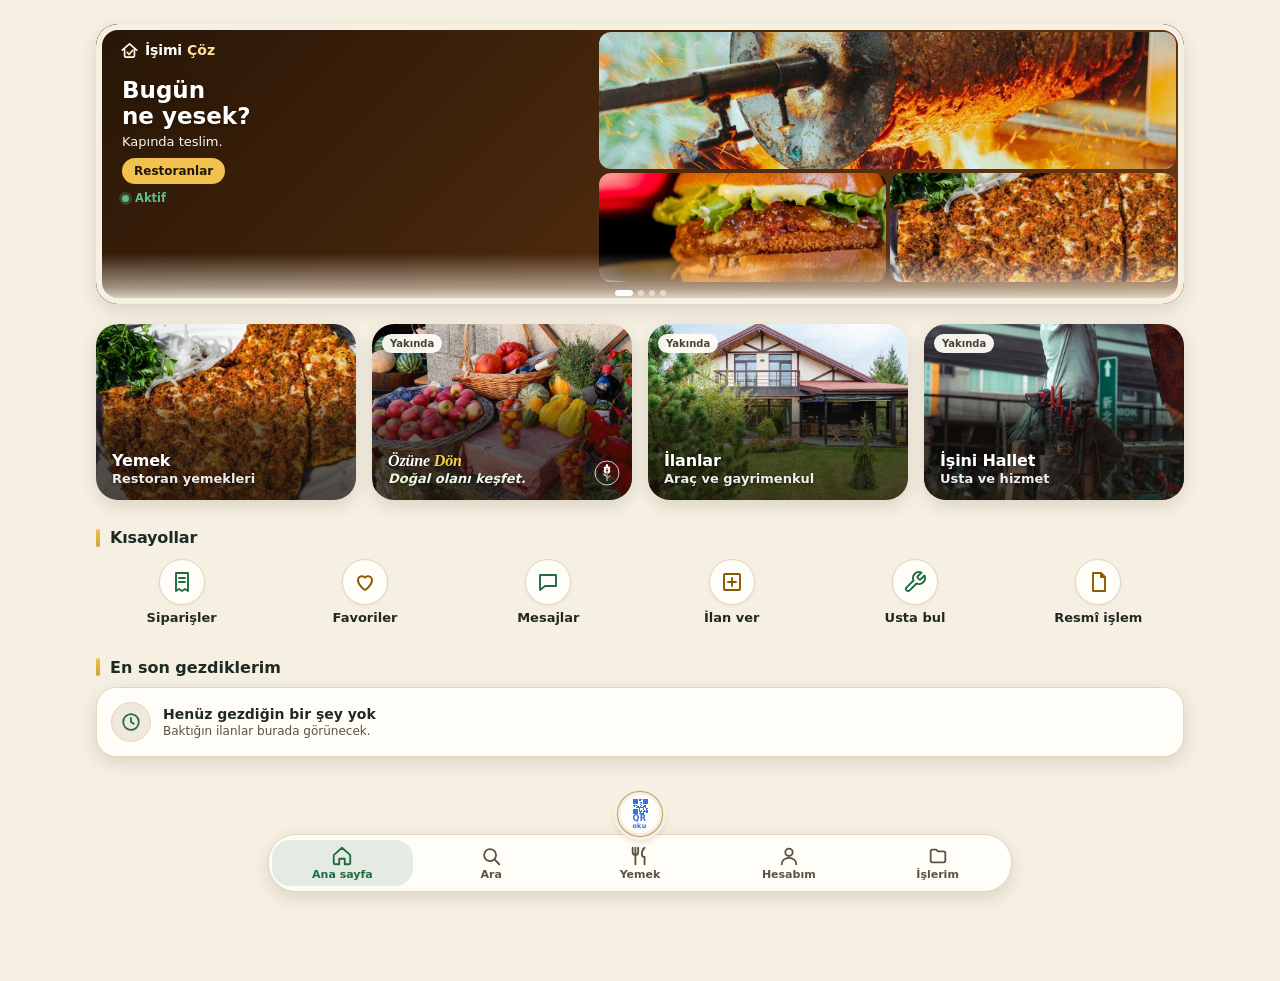
==== commit d9cb8e62: "design(home): T1-T4 ana sayfa tasarım katmanı (masaüstü düzeni, mobil hiyerarşi, ortak marka dili, s" ====
--- a/index.html
+++ b/index.html
@@ -2,7 +2,7 @@
 <html lang="tr">
 <head>
 <meta charset="utf-8">
-<meta name="viewport" content="width=device-width,initial-scale=1,maximum-scale=1,user-scalable=no">
+<meta name="viewport" content="width=device-width,initial-scale=1">
 <meta name="theme-color" content="#07111f">
 <link rel="manifest" href="manifest.json">
 <link rel="apple-touch-icon" href="icon-192.png">
@@ -10,6 +10,7 @@
 <meta name="mobile-web-app-capable" content="yes">
 <meta name="apple-mobile-web-app-title" content="İşimi Çöz">
 <title>İşimi Çöz — İzmir</title>
+<script src="./pf-env-v1.js?v=1"></script>
 <script>try{document.documentElement.setAttribute('data-theme',localStorage.getItem('isimi-theme')==='light'?'light':'dark')}catch(e){}try{document.documentElement.setAttribute('data-hm-theme',localStorage.getItem('isimi_oz_theme')==='dark'?'dark':'light')}catch(e){}</script>
 <script>/* Şifre sıfırlama dönüşü (Supabase recovery): token yalnız bellekte tutulur, URL'den hemen silinir */
 (function(){try{var s0=new URLSearchParams(location.search);if(s0.get('type')==='recovery'&&s0.get('token_hash')){window.__pwRecovery={hash:s0.get('token_hash')};s0.delete('type');s0.delete('token_hash');var qs=s0.toString();history.replaceState(null,'',location.pathname+(qs?'?'+qs:'')+location.hash);return}
@@ -1370,9 +1371,9 @@
 @media (max-width:359px){html:root:not([data-hm-theme="dark"]) body:has(#app .v2Home.hmx) .hmTile:after{background:linear-gradient(to top,rgba(20,15,8,.74) 0%,rgba(20,15,8,.61) 55%,rgba(20,15,8,0) 76%)}}
 html:root:not([data-hm-theme="dark"]) body:has(#app .v2Home.hmx) .hmTile .tx b,html:root:not([data-hm-theme="dark"]) body:has(#app .v2Home.hmx) .hmTile .tx small,html:root:not([data-hm-theme="dark"]) body:has(#app .v2Home.hmx) .hmSl:not(.food) .s{text-shadow:0 1px 3px rgba(0,0,0,.55)}
 /* AJ2-G2: afiş karartması yazının bittiği yerde (px; yazı soldan sabit px genişlikte) sıfırlanır, sağ taraf karartmasız.
-   Dar ekran (≤403px, başlık iki satır, yazı ≤~234px): .6 ≥ AA eşiği (.57) 250px’e kadar, 300px’te 0. Geniş: tek satır başlık ~316px (büyük yazı, eşik .45). */
-html:root:not([data-hm-theme="dark"]) body:has(#app .v2Home.hmx) .hmSl:not(.food):before{background:linear-gradient(90deg,rgba(15,11,6,.78) 0,rgba(15,11,6,.6) 250px,rgba(15,11,6,.47) 326px,rgba(15,11,6,0) 372px)}
-@media (max-width:403px){html:root:not([data-hm-theme="dark"]) body:has(#app .v2Home.hmx) .hmSl:not(.food):before{background:linear-gradient(90deg,rgba(15,11,6,.78) 0,rgba(15,11,6,.6) 250px,rgba(15,11,6,0) 300px)}}
+   Dar ekran (≤403px, başlık iki satır, yazı ≤~234px): .6 ≥ AA eşiği (.57) 290px’e kadar, 340px’te 0. Geniş: tek satır başlık ~316px (büyük yazı, eşik .45); .6 290px’te, .47 344px’te, 388px’te 0. */
+html:root:not([data-hm-theme="dark"]) body:has(#app .v2Home.hmx) .hmSl:not(.food):before{background:linear-gradient(90deg,rgba(15,11,6,.78) 0,rgba(15,11,6,.6) 290px,rgba(15,11,6,.47) 344px,rgba(15,11,6,0) 388px)}
+@media (max-width:403px){html:root:not([data-hm-theme="dark"]) body:has(#app .v2Home.hmx) .hmSl:not(.food):before{background:linear-gradient(90deg,rgba(15,11,6,.78) 0,rgba(15,11,6,.6) 290px,rgba(15,11,6,0) 340px)}}
 /* AJ2-G2: Özüne Dön yeşil katmanı yazı bölgesinde (≤~154px; küçük yazı eşiği .85) koyu, sağda hafif (logo için .3) */
 html:root:not([data-hm-theme="dark"]) body:has(#app .v2Home.hmx) .hmSl[data-k="market"]:before{background:linear-gradient(90deg,rgba(31,107,69,.97) 0,rgba(31,107,69,.88) 170px,rgba(31,107,69,.3) 100%)}
 /* AJ2-C3 (krem): afiş dört köşe 22px + sayfa zemini renginde 6px iç çerçeve (dış kutu büyümez, tıklamayı geçirir) + hafif gölge; karolar 22px köşe
@@ -3272,6 +3273,115 @@
 <style id="svcProvEntryCss">.svcProvEntry{display:flex;align-items:center;gap:12px;width:100%;box-sizing:border-box;margin:0 0 12px;padding:12px 14px;border-radius:16px;border:1.5px solid rgba(124,92,255,.45);background:rgba(124,92,255,.10);color:var(--text);font:inherit;text-align:left;cursor:pointer}.svcProvEntry .ic{flex:0 0 42px;width:42px;height:42px;border-radius:12px;display:grid;place-items:center;font-size:21px;background:rgba(124,92,255,.18)}.svcProvEntry .tx{flex:1;min-width:0;display:flex;flex-direction:column;line-height:1.25}.svcProvEntry small{font-size:12px;font-weight:700;color:var(--muted)}.svcProvEntry b{font-size:16px;font-weight:900}.svcProvEntry em{font-style:normal;font-size:12.5px;color:var(--muted)}.svcProvEntry .go{flex:0 0 auto;font-size:24px;font-weight:700;color:#7c5cff}.svcProvEntry:active{transform:scale(.99)}.svcProvEntry:focus-visible{outline:2px solid #7c5cff;outline-offset:2px}html[data-theme="light"] .svcProvEntry{background:#f3effe;border-color:#c9bbff}html[data-theme="light"] .svcProvEntry .go{color:#5b3fd6}</style>
 <style id="v2HomeBtnCss">.v2HomeBtn{flex:0 0 auto;display:inline-flex;align-items:center;justify-content:center;gap:6px;min-height:42px;min-width:42px;padding:0 12px 0 10px;border-radius:12px;border:1px solid var(--line);background:var(--card);color:var(--text);font:inherit;font-size:13px;font-weight:800;cursor:pointer}.v2HomeBtn:active{transform:scale(.97)}.v2HomeBtn:focus-visible{outline:2px solid var(--v2-pri);outline-offset:2px}@media(max-width:430px){.v2HomeBtn{padding:0}.v2HomeBtn span{position:absolute;width:1px;height:1px;overflow:hidden;clip:rect(0 0 0 0);white-space:nowrap}}.v2KTop .v2HomeBtn{margin-left:4px}@media(max-width:430px){.v2KTop:has(.v2HomeBtn) .v2Back{font-size:0;gap:0;width:42px;min-width:42px;padding:0;justify-content:center}.v2KTop:has(.v2HomeBtn) .v2Back::before{content:"←";font-size:19px;font-weight:800;line-height:1}}@media(max-width:374px){.v2KTop:has(.v2HomeBtn) h1{font-size:17.5px}}.back.v2BackRow{display:flex;align-items:center;gap:8px}.back.v2BackRow>.btn{flex:1 1 auto;min-width:0}</style>
 <style id="v2FoodBrandCss">.homeFeaturedBody{padding:0 0 14px 14px;box-sizing:border-box}.homeFeaturedCta{padding:7px 12px!important;font-size:12px!important;gap:4px;border-radius:999px;background:rgba(255,255,255,.92)!important;color:#0b3d2e!important;box-shadow:0 4px 14px rgba(0,0,0,.14)!important;opacity:1!important;-webkit-backdrop-filter:blur(6px);backdrop-filter:blur(6px)}.homeFeaturedCta span{font-size:15px;line-height:1}</style>
+<style id="pkt1MobileCss">/* Paket 1: yalnızca mobil (≤719px). Masaüstü değişmez. */
+@media (max-width:719px){
+.v2Sel{font-size:16px}
+html:root .ozSearch .ozIn{font-size:16px}
+html:root .ozSortSel select{font-size:16px}
+.ldCarouselStage.ldImgErr img{visibility:hidden}
+.ldCarouselStage.ldImgErr::after{content:"Fotoğraf yüklenemedi";position:absolute;inset:0;display:flex;align-items:center;justify-content:center;padding:16px;text-align:center;color:#9fb0c5;font-size:14px;font-weight:700;pointer-events:none}
+html:root .ozToast,html:root .ozToast.err{bottom:auto;top:calc(var(--oz-top,0px) + 10px);max-width:calc(100% - 32px);box-sizing:border-box}
+}</style>
+<style id="pkt2Step1Css">/* Paket 2 / Adım 1: alt menü etiketleri. Yalnızca mobil (≤719px). Masaüstü değişmez. */
+@media (max-width:719px){
+html:root .bottomInner .navBtn{font-size:14px!important;padding-left:0;padding-right:0}
+html:root .ozNavB,html:root body.ozSellerNav .ozNavB{font-size:14px}
+html:root .ozNavB[data-k=orders] .l{font-size:0;line-height:0}
+html:root .ozNavB[data-k=orders] .l::after{content:"Siparişler";content:"Siparişler"/"";font-size:14px;line-height:1.15}
+}
+@media (max-width:374px){
+html:root .bottomInner .navBtn{font-size:13px!important}
+}
+@media (max-width:359px){
+html:root .bottomInner{gap:0}
+html:root .bottomInner .navBtn{letter-spacing:-.4px}
+}
+@media (max-width:329px){
+html:root .bottomInner #navHome{font-size:12.5px!important}
+}
+@media (max-width:339px){
+html:root .ozNavB,html:root body.ozSellerNav .ozNavB{font-size:13px}
+html:root .ozNavB[data-k=orders] .l::after{font-size:13px}
+}
+</style>
+<style id="pkt2Step2Css">/* Paket 2 / Adım 2: kısa etiketler (M3, M6, M7). Yalnızca mobil (≤719px). Masaüstü/tablet değişmez. */
+@media (max-width:719px){
+html:root .ozCts .ozCt .l,html:root .ozPPCats .ozCt .l{font-size:12px}
+html:root .hmSoon,html:root .hmAcc .hmAccSoon{font-size:12px;height:22px}
+html:root .v2Tag,html:root .v2Ph,html:root .appDrawerSec,html:root .ozPC .so,html:root .ozKr .so,html:root .ozClaim,html:root .ozRoleT,html:root .ozPrd2 .pc,html:root .hmSl .hmAktif,html:root .ozSellTag,html:root .fdNew,html:root .fdPill,html:root .fdReq,html:root .fdCo .fdCoSave{font-size:12px}
+/* M4/M5: Özüne Dön ürün ızgarası telefonda 2 sütun; kart yazı ölçeği sabit 1rem (yardımcı satırlar 12px, ürün adı 14px).
+   Ürün adı kırpılmaz: 2 satırlık alan en az, uzun ad kartı uzatır. Miktar+puan ve fiyat bloğu kartın altına hizalanır
+   (aynı sıradaki kartlarda hizalı); puan düğmesi (.rvb) de alttan konumlanır. */
+html:root .ozGrs{grid-template-columns:repeat(2,minmax(0,1fr))}
+html:root .ozGrs .ozGr.g2{font-size:1rem}
+html:root .ozGrs .ozGr.g2 .nm{display:block;-webkit-line-clamp:unset;overflow:visible;height:auto;min-height:2.6em;margin:.75em 2px .25em;font-size:.875em}
+html:root .ozGrs .ozGr.g2 .mr{margin:auto 2px 0}
+html:root .ozGrs .ozGr.g2 .mr .nt,html:root .ozGrs .ozGr.g2 .rt,html:root .ozGrs .ozGr.g2 .nw,html:root .ozGrs .ozGr.g2 .up{font-size:.75em}
+html:root .ozGrs .ozGr.g2 .pr .dn{font-size:.8em}
+html:root .ozGrs .ozGr .so{font-size:.75rem}
+html:root .ozGrs .ozGr.g2 .rvw{top:auto;bottom:calc(3.19375em - 22px);padding-top:0}
+html:root .ozGrs .ozGr.g2.st .rvw{bottom:calc(3.19375em + 18px)}
+/* M4: liste görünümü kartı (.ozGc) yardımcı yazıları 12px */
+html:root .ozGc .so,html:root .ozGc .rt small,html:root .ozGc .pr s,html:root .ozGc .pr small.u{font-size:12px}
+/* Adım 3: kullanıcıya görünen 12px altı metinler 12px (yalnız ≤719px; QR, ikon ve dekoratif rozetlere dokunulmaz) */
+@media (min-width:375px){html:root .hmSc button,html:root .hmTile .tx small,html:root .hmTile[data-k="market"] .tx small{font-size:12px}}
+html:root .v2St span small{font-size:12px}
+html:root .fdwNav button,html:root .fdAddr small,html:root .fdwHomeTop .fdAddr small,html:root .fdwRateBtn .rc,html:root .fdwRateBtn .rc i,html:root .fdStar small{font-size:12px}
+html:root .ozHeroT .tc span{font-size:12px}
+html:root .ozOd .ozProg li{font-size:12px}
+@media (min-width:375px){html:root .ozSoCnt.k4 .c small{font-size:12px}}
+@media (min-width:360px){html:root .ozSteps>*,html:root .ozSteps li span{font-size:12px}}
+}
+/* M3: satıcı sayfası kategori şeridi, çok dar ekranda (≤339px) 4 sütun: 12px etiket kırpılmadan sığsın */
+@media (max-width:339px){html:root .ozPPCats{grid-template-columns:repeat(4,minmax(0,1fr))}}
+</style>
+<style id="dsHomeT1Css">/* Tasarım Paketi T1 (ana sayfa, yalnız krem tema): masaüstü/tablet düzeni + kapalı yan menü gölgesi. Mobil (<900px) değişmez; koyu tema değişmez. */
+.appDrawer:not(.on){box-shadow:none}
+@media (min-width:900px){
+ html:root:not([data-hm-theme="dark"]) body:has(#app .v2Home.hmx) .app{max-width:1120px}
+ html:root:not([data-hm-theme="dark"]) body:has(#app .v2Home.hmx) .hmSlider{height:280px}
+ html:root:not([data-hm-theme="dark"]) body:has(#app .v2Home.hmx) .hmTiles{grid-template-columns:repeat(4,minmax(0,1fr));gap:16px;margin-top:20px}
+ html:root:not([data-hm-theme="dark"]) body:has(#app .v2Home.hmx) .hmTile{height:176px}
+ html:root:not([data-hm-theme="dark"]) body:has(#app .v2Home.hmx) .hmTile .tx{left:16px;bottom:14px}
+ html:root:not([data-hm-theme="dark"]) body:has(#app .v2Home.hmx) .hmTile .tx b{font-size:18px}
+ html:root:not([data-hm-theme="dark"]) body:has(#app .v2Home.hmx) .hmTile .tx small{font-size:13px}
+ html:root:not([data-hm-theme="dark"]) body:has(#app .v2Home.hmx) .hmH{margin-top:28px}
+ html:root:not([data-hm-theme="dark"]) body:has(#app .v2Home.hmx) .hmSc{margin-top:12px;gap:12px}
+ html:root:not([data-hm-theme="dark"]) body:has(#app .v2Home.hmx) .hmSc button{font-size:13px}
+ html:root:not([data-hm-theme="dark"]) body:has(#app .v2Home.hmx) .v2Recent{margin-top:28px}
+}
+</style>
+<style id="dsHomeT2Css">/* Tasarım Paketi T2 (ana sayfa, yalnız krem tema, yalnız mobil ≤719px): Yemek öne çıkar, diğer üç kutu tek sırada. Köşe/kenar/DOM sırası değişmez. */
+@media (max-width:719px){
+ html:root:not([data-hm-theme="dark"]) body:has(#app .v2Home.hmx) .hmTiles{grid-template-columns:repeat(6,minmax(0,1fr))}
+ html:root:not([data-hm-theme="dark"]) body:has(#app .v2Home.hmx) .hmTile{grid-column:span 2;height:116px}
+ html:root:not([data-hm-theme="dark"]) body:has(#app .v2Home.hmx) .hmTile[data-k="food"]{grid-column:1/-1;height:140px}
+ html:root:not([data-hm-theme="dark"]) body:has(#app .v2Home.hmx) .hmTile[data-k="food"] .tx{left:16px;bottom:14px}
+ html:root:not([data-hm-theme="dark"]) body:has(#app .v2Home.hmx) .hmTile[data-k="food"] .tx b{font-size:22px}
+ html:root:not([data-hm-theme="dark"]) body:has(#app .v2Home.hmx) .hmTile[data-k="food"] .tx small{font-size:13px}
+ /* 3'lü sırada Özüne Dön: fotoğraftaki başak işareti sağ kenarda; kırpılır ve yazı satır atlar (kesilmez) */
+ html:root:not([data-hm-theme="dark"]) body:has(#app .v2Home.hmx) .hmTile[data-k="market"] img{object-position:0 50%}
+ html:root:not([data-hm-theme="dark"]) body:has(#app .v2Home.hmx) .hmTile[data-k="market"] .tx{padding-right:0}
+ html:root:not([data-hm-theme="dark"]) body:has(#app .v2Home.hmx) .hmTile[data-k="market"] .tx small{white-space:normal}
+ /* küçük kutularda başlık/alt yazı iki-üç satıra çıkar: koyu geçiş yazının tamamını kapsar (kontrast AA) */
+ html:root:not([data-hm-theme="dark"]) body:has(#app .v2Home.hmx) .hmTile:not([data-k="food"]):after{background:linear-gradient(to top,rgba(20,15,8,.74) 0%,rgba(20,15,8,.64) 62%,rgba(20,15,8,0) 90%)}
+}
+@media (max-width:359px){
+ html:root:not([data-hm-theme="dark"]) body:has(#app .v2Home.hmx) .hmTile:not([data-k="food"]):after{background:linear-gradient(to top,rgba(20,15,8,.74) 0%,rgba(20,15,8,.66) 72%,rgba(20,15,8,0) 94%)}
+ html:root:not([data-hm-theme="dark"]) body:has(#app .v2Home.hmx) .hmTile:not([data-k="food"]){height:128px}
+ html:root:not([data-hm-theme="dark"]) body:has(#app .v2Home.hmx) .hmTile[data-k="market"] .tx{padding-right:24px}
+}
+</style>
+<style id="dsHomeT3Css">/* Tasarım Paketi T3 (ana sayfa, yalnız krem tema): ortak marka dili. Yazı ölçeği 12/13/14/16/22/24; tek yükseltilmiş gölge; çizgi simge rengi. Koyu tema değişmez. */
+ html:root:not([data-hm-theme="dark"]) body:has(#app .v2Home.hmx) .v2RecentBox .ic{color:#1F6B45}
+ html:root:not([data-hm-theme="dark"]) body:has(#app .v2Home.hmx) .hmSl .s{font-size:13px}
+ html:root:not([data-hm-theme="dark"]) body:has(#app .v2Home.hmx) .hmSl .oz2{font-size:12px}
+ html:root:not([data-hm-theme="dark"]) body:has(#app .v2Home.hmx) .hmH,html:root:not([data-hm-theme="dark"]) body:has(#app .v2Home.hmx) .v2SecH h3,html:root:not([data-hm-theme="dark"]) body:has(#app .v2Home.hmx) .v2Recent h3{font-size:16px}
+ html:root:not([data-hm-theme="dark"]) body:has(#app .v2Home.hmx) .hmTile .tx b{font-size:16px}
+ html:root:not([data-hm-theme="dark"]) body:has(#app .v2Home.hmx) .hmSlider,html:root:not([data-hm-theme="dark"]) body:has(#app .v2Home.hmx) .hmTile,html:root:not([data-hm-theme="dark"]) body:has(#app .v2Home.hmx) .v2RecentBox,html:root:not([data-hm-theme="dark"]) body:has(#app .v2Home.hmx) nav.bottom{box-shadow:0 6px 18px rgba(60,40,10,.14)}
+ /* T4: "Yakında" rozeti sakin: parlak sarı yerine krem yüzey + koyu yazı (kutu fotoğrafıyla yarışmaz) */
+ html:root:not([data-hm-theme="dark"]) body:has(#app .v2Home.hmx) .hmSoon{background:rgba(255,253,248,.94);color:#4A4132;font-weight:700;box-shadow:none}
+</style>
 </head>
 <body>
 <div id="connectionStatus" class="connection offline" title="Supabase">SB…</div>
@@ -3386,8 +3496,8 @@
 var V2_NAV={stack:[],idx:-1,skip:0,busy:false,replaceNext:false};
 
 
-const SUPABASE_URL="https://zvffspbowdzvrrzefhkr.supabase.co";
-const SUPABASE_KEY="sb_publishable_L_qb9Q4fHktE51PEqEhTAg_O4R0eDiW";
+const SUPABASE_URL=PF_ENV.url;
+const SUPABASE_KEY=PF_ENV.key;
 
 const SERVICES={
  klima:{name:"Klima",emoji:"❄️",desc:"Bakım, montaj, arıza ve temizlik"},
@@ -3416,6 +3526,20 @@
 function getProvider(){return read(KEYS.provider,null)}
 function providerLogged(){return read(KEYS.providerLogged,false)}
 function escapeHTML(v){return String(v??"").replaceAll("&","&amp;").replaceAll("<","&lt;").replaceAll(">","&gt;").replaceAll('"',"&quot;").replaceAll("'","&#039;")}
+/* Paket 1 (B2): kullanıcıya ham teknik hata gösterme. Teknik ayrıntı konsola gider; anlamlı (Türkçe) sunucu mesajları aynen geçer. */
+function friendlyErr(e,fb){
+  var raw=(e&&e.message)||(typeof e==='string'?e:'');
+  var gen=fb||'Beklenmeyen bir sorun oluştu. Lütfen tekrar dene.';
+  if(!raw)return gen;
+  var out=null;
+  if(/Failed to fetch|NetworkError|Load failed|network request failed|ERR_INTERNET/i.test(raw))out='Bağlantı sorunu. İnternetini kontrol edip tekrar dene.';
+  else if(/jwt expired|\bJWT\b/i.test(raw))out='Oturumun sona erdi. Lütfen tekrar giriş yap.';
+  else if(/permission denied|row-level security|violates row-level/i.test(raw))out='Bu işlem için yetkin yok.';
+  else if(/Cannot read propert|is not a function|is not defined|is not iterable|Unexpected (token|end)|SyntaxError|TypeError|ReferenceError|RangeError|Maximum call stack|statement timeout|duplicate key|violates|constraint|null value|PGRST|SQLSTATE|schema cache/i.test(raw))out=gen;
+  if(out===null)return raw;
+  try{console.warn('[hata]',raw)}catch(x){}
+  return out;
+}
 function app(h){var el=document.getElementById("app");el.innerHTML=h;window.scrollTo(0,0);try{v2AddHomeBtn(el)}catch(e){}}
 /* Geri butonu olan ekranlara, yanına küçük bir "Ana sayfa" düğmesi ekler (ana ekranın kendisine eklemez). */
 var V2_HOME_ICO='<svg viewBox="0 0 24 24" width="20" height="20" fill="none" stroke="currentColor" stroke-width="2.2" stroke-linecap="round" stroke-linejoin="round" aria-hidden="true" focusable="false"><path d="M3 10.5L12 3l9 7.5"/><path d="M5 9.5V20h14V9.5"/><path d="M10 20v-6h4v6"/></svg>';
@@ -5302,12 +5426,14 @@
   return '<div class="ldCarousel" data-ld-carousel data-ld-index="0">'+
     '<div class="ldCarouselStage">'+
     '<button type="button" data-gm-photo-idx="0" style="border:0;padding:0;width:100%;height:100%;display:block;cursor:zoom-in;background:transparent">'+
-    '<img data-ld-img src="'+first+'" alt="">'+
+    '<img data-ld-img src="'+first+'" alt="" onerror="ldImgFail(this)">'+
     '</button>'+arrows+'</div>'+
     '<div class="ldCarouselMeta">'+count+dots+'</div>'+
     '<p class="small muted" style="text-align:center;margin:4px 0 0">Fotoğrafa dokunarak büyüt</p>'+
     '</div>';
 }
+/* Paket 1 (B10): fotoğraf yüklenemezse kırık simge yerine yer tutucu (CSS yalnızca ≤719px) */
+function ldImgFail(img){ try{ var st=img&&img.closest&&img.closest('.ldCarouselStage'); if(st) st.classList.add('ldImgErr'); }catch(e){} }
 function bindListingDetailCarousel(root, urls){
   const el=root&&root.querySelector('[data-ld-carousel]');
   const list=(urls||[]).filter(Boolean);
@@ -5318,6 +5444,7 @@
     el.setAttribute('data-ld-index', String(idx));
     const img=el.querySelector('[data-ld-img]');
     const openBtn=el.querySelector('[data-gm-photo-idx]');
+    var stg=el.querySelector('.ldCarouselStage'); if(stg) stg.classList.remove('ldImgErr');
     if(img) img.src=list[idx];
     if(openBtn) openBtn.setAttribute('data-gm-photo-idx', String(idx));
     const c=el.querySelector('[data-ld-count]');
@@ -6773,7 +6900,7 @@
     showRequests();
   }catch(e){
     console.error(e);
-    alert('Talep kaydedilemedi.\n\n'+(e.message||e));
+    alert('Talep kaydedilemedi.\n\n'+friendlyErr(e));
   }
   b.disabled=false;b.textContent='TALEBİ OLUŞTUR';
 }
@@ -7046,7 +7173,7 @@
     await showRequestDetail(talepNo);
   }catch(e){
     console.error(e);
-    alert('Teklif reddedilemedi.\n\n'+(e.message||e));
+    alert('Teklif reddedilemedi.\n\n'+friendlyErr(e));
   }
 }
 
@@ -7058,7 +7185,7 @@
     const local=getProvider();
     if(local&&providerLogged())showProviderPanel(local);
     else showProviderRequestDetail(talepNo);
-  }catch(e){alert('Talep kabul edilemedi.\n\n'+(e.message||e));}
+  }catch(e){alert('Talep kabul edilemedi.\n\n'+friendlyErr(e));}
 }
 
 /* === Service reviews V1 — uses existing public.reviews === */
@@ -7128,7 +7255,7 @@
     await showRequestDetail(talepNo);
   }catch(e){
     console.error(e);
-    alert('Değerlendirme kaydedilemedi.\n\n'+(e.message||e)+'\n\nMevcut reviews tablosuna yazılamadı. Oturum ve RLS izinlerini kontrol edin.');
+    alert('Değerlendirme kaydedilemedi.\n\n'+friendlyErr(e)+'\n\nOturumunu kontrol edip tekrar dene.');
   }
 }
 async function renderCustomerReviewBlock(r,talepNo,jobBox,inlineSlot){
@@ -7181,7 +7308,7 @@
       await showRequestDetail(talepNo);
     }
   }catch(e){
-    alert('Tamamlama kaydedilemedi.\n\n'+String(e.message||e).replace(/^[A-Z_]+:\s*/,''));
+    alert('Tamamlama kaydedilemedi.\n\n'+friendlyErr(String(e.message||e).replace(/^[A-Z_]+:\s*/,'')));
   }
 }
 
@@ -7216,7 +7343,7 @@
     await showRequestDetail(talepNo);
   }catch(e){
     console.error(e);
-    alert('Tamamlama kaydedilemedi.\n\n'+(e.message||e));
+    alert('Tamamlama kaydedilemedi.\n\n'+friendlyErr(e));
   }
 }
 
@@ -7261,7 +7388,7 @@
     await showRequestDetailData(r);
   }catch(e){
     console.error(e);
-    alert('Talep detayı açılamadı.\n\n'+(e.message||e));
+    alert('Talep detayı açılamadı.\n\n'+friendlyErr(e));
   }
 }
 
@@ -8128,7 +8255,7 @@
     v2KesfetPaint(); v2KesfetSyncChrome(); v2FilterSyncCount();
   }catch(e){
     console.error('kesfetRenderResults',e);
-    if(box===document.getElementById('kesfetGrid')) box.innerHTML='<div class="v2Empty"><h3>İlanlar yüklenemedi</h3><div class="small">'+escapeHTML(e&&e.message?e.message:'Bağlantını kontrol edip tekrar dene.')+'</div><div class="row"><button type="button" class="v2Btn sm pri" onclick="kesfetRenderResults(false)">Tekrar dene</button></div></div>';
+    if(box===document.getElementById('kesfetGrid')) box.innerHTML='<div class="v2Empty"><h3>İlanlar yüklenemedi</h3><div class="small">'+escapeHTML(e&&e.message?friendlyErr(e,'Bağlantını kontrol edip tekrar dene.'):'Bağlantını kontrol edip tekrar dene.')+'</div><div class="row"><button type="button" class="v2Btn sm pri" onclick="kesfetRenderResults(false)">Tekrar dene</button></div></div>';
   }
 }
 
@@ -8239,7 +8366,7 @@
     var ordered=ids.map(function(i){return by[i];}).filter(Boolean);
     if(!document.getElementById('v2FavBox')) return;
     box.innerHTML=ordered.length?'<div class="v2Grid is-list">'+ordered.map(function(r){return kesfetCardHtml(r,r.listing_type==='otomobil'?'otomobil':'gayrimenkul');}).join('')+'</div>':'<div class="v2Empty"><h3>Favori ilanlar artık yayında değil</h3></div>';
-  }catch(e){ box.innerHTML='<div class="v2Empty"><h3>Favoriler yüklenemedi</h3><div class="small">'+escapeHTML(e&&e.message||'')+'</div></div>'; }
+  }catch(e){ box.innerHTML='<div class="v2Empty"><h3>Favoriler yüklenemedi</h3><div class="small">'+escapeHTML(e&&e.message?friendlyErr(e,'Bağlantını kontrol edip tekrar dene.'):'')+'</div></div>'; }
 }
 
 function v2ListingUrl(type,id){ return location.origin+location.pathname+'#ilan='+type+':'+encodeURIComponent(id); }
@@ -8595,7 +8722,7 @@
     v2PfListingActs(box,row,0);
   }catch(err){
     console.error('v2LoadDetail',err);
-    if(box) box.innerHTML='<div class="v2Empty"><h3>Detay yüklenemedi</h3><div class="small">'+escapeHTML(err&&err.message?err.message:String(err))+'</div><div class="row"><button type="button" class="v2Btn sm" onclick="v2LoadDetail(\''+id+'\',\''+type+'\')">Tekrar dene</button></div></div>';
+    if(box) box.innerHTML='<div class="v2Empty"><h3>Detay yüklenemedi</h3><div class="small">'+escapeHTML(friendlyErr(err,'Bağlantını kontrol edip tekrar dene.'))+'</div><div class="row"><button type="button" class="v2Btn sm" onclick="v2LoadDetail(\''+id+'\',\''+type+'\')">Tekrar dene</button></div></div>';
   }
 }
 
@@ -8710,7 +8837,7 @@
 function v2RecentClear(){ try{ localStorage.removeItem('recent_listings'); }catch(e){} showHome(); }
 
 function v2RecentHtml(){
-  var a=v2RecentList(); if(!a.length) return '<section class="v2Recent v2RecentEmpty"><div class="v2SecH"><h3 style="margin:0">En son gezdiklerim</h3></div><div class="v2RecentBox"><span class="ic" aria-hidden="true">🕘</span><div><b>Henüz gezdiğin bir şey yok</b><small>Baktığın ilanlar burada görünecek.</small></div></div></section>';
+  var a=v2RecentList(); if(!a.length) return '<section class="v2Recent v2RecentEmpty"><div class="v2SecH"><h3 style="margin:0">En son gezdiklerim</h3></div><div class="v2RecentBox"><span class="ic" aria-hidden="true"><svg width="22" height="22" viewBox="0 0 24 24" fill="none" stroke="currentColor" stroke-width="1.9" stroke-linecap="round" stroke-linejoin="round" aria-hidden="true"><circle cx="12" cy="12" r="8.5"/><path d="M12 7.5V12l3 2"/></svg></span><div><b>Henüz gezdiğin bir şey yok</b><small>Baktığın ilanlar burada görünecek.</small></div></div></section>';
   return '<section class="v2Recent"><div class="v2SecH"><h3 style="margin:0">En son gezdiklerim</h3><button type="button" class="v2DescMore" onclick="v2RecentClear()">Temizle</button></div><div class="v2Rail">'+
     a.map(function(r){ return kesfetCardHtml(r,r.listing_type==='otomobil'?'otomobil':'gayrimenkul'); }).join('')+'</div></section>';
 }
@@ -8751,7 +8878,7 @@
   return h+'</div>';
 }
 
-function v2Eval(code){ return function(){ try{ (new Function(code))(); }catch(e){ console.error('v2Eval',code,e); v2Toast('İşlem açılamadı: '+(e&&e.message||e)); } }; }
+function v2Eval(code){ return function(){ try{ (new Function(code))(); }catch(e){ console.error('v2Eval',code,e); v2Toast('İşlem açılamadı: '+friendlyErr(e,'Lütfen tekrar dene.')); } }; }
 
 function v2ListingWorkCard(row,acts){
   var st=myListingStatusMeta(row.status,row), ns=myListingNextStep(row), tx=myListingTxnHint(row), md=row.metadata||{};
@@ -8961,7 +9088,7 @@
       pc.addEventListener('change',function(){ pw.style.display=pc.checked?'':'none'; });
       v2BindPartsEditor(pw.querySelector('.v2PEd'),window.__v2EditParts);
     }
-  }catch(err){ console.error(err); document.getElementById('v2EditBox').innerHTML='<div class="v2Empty"><h3>İlan açılamadı</h3><div class="small">'+escapeHTML(err&&err.message||'')+'</div></div>'; }
+  }catch(err){ console.error(err); document.getElementById('v2EditBox').innerHTML='<div class="v2Empty"><h3>İlan açılamadı</h3><div class="small">'+escapeHTML(err&&err.message?friendlyErr(err,'Bağlantını kontrol edip tekrar dene.'):'')+'</div></div>'; }
 }
 
 async function v2SaveEdit(row,car,maxPh){
@@ -9177,7 +9304,7 @@
     v2WsPaint();
   }catch(err){
     console.error('v2Workspace',err);
-    var bx=document.getElementById('v2WsBody'); if(bx) bx.innerHTML='<div class="v2Empty"><h3>Çalışma alanı açılamadı</h3><div class="small">'+escapeHTML(err&&err.message||'')+'</div><div class="row"><button type="button" class="v2Btn sm" onclick="v2Workspace(\''+id+'\',\''+type+'\')">Tekrar dene</button></div></div>';
+    var bx=document.getElementById('v2WsBody'); if(bx) bx.innerHTML='<div class="v2Empty"><h3>Çalışma alanı açılamadı</h3><div class="small">'+escapeHTML(err&&err.message?friendlyErr(err,'Bağlantını kontrol edip tekrar dene.'):'')+'</div><div class="row"><button type="button" class="v2Btn sm" onclick="v2Workspace(\''+id+'\',\''+type+'\')">Tekrar dene</button></div></div>';
   }
 }
 
@@ -9266,7 +9393,7 @@
       if(b.getAttribute('data-new')) return v2StartSale(type,text);
       var pid=b.getAttribute('data-pick'); if(pid) v2Workspace(pid,type);
     });
-  }catch(err){ console.error('v2SellFlow',err); v2Toast('İşin açılamadı: '+(err&&err.message||'bağlantı hatası')); }
+  }catch(err){ console.error('v2SellFlow',err); v2Toast('İşin açılamadı: '+friendlyErr(err,'bağlantı hatası')); }
 }
 
 function v2StartSale(type,text){
@@ -9983,7 +10110,7 @@
  }catch(e){
    console.error('Hallet dosya kayıt hatası:',e);
    if(btn){btn.disabled=false;btn.textContent='DOSYAYI KAYDET';}
-   alert('Dosya kaydedilemedi.\n\n'+(e.message||'Bilinmeyen hata'));
+   alert('Dosya kaydedilemedi.\n\n'+friendlyErr(e,'Bilinmeyen hata'));
  }
 }
 const QUESTIONS=[
@@ -10010,7 +10137,7 @@
 function close(){const r=root();r.classList.remove('hv');r.style.display='none';r.innerHTML='';document.body.style.overflow=document.body.dataset.halletOverflow||''}
 function render(x){const r=open();const keep=!!r.querySelector('.hw');const prev=keep?(r.scrollTop||0):0;r.innerHTML='<div class="ha"><div class="hw">'+x+'</div></div>';if(keep){requestAnimationFrame(function(){try{r.scrollTop=prev}catch(e){}})}else{r.scrollTop=0}}
 function top(back){return '<div class="ht"><strong>İşini Hallet</strong><span style="display:inline-flex;gap:6px"><button class="topb" data-a="home" aria-label="Ana sayfa" title="Ana sayfa">⌂ Ana sayfa</button><button class="topb" data-a="'+(back||'close')+'">'+(back?'← Geri':'Kapat')+'</button></span></div>'}
-function gate(){H.step=0;H.answers={};H.documents={};H.documentStatuses={};H.documentFiles={};H.caseId=null;H.createdAt=null;H.dbId=null;render(top('close')+'<div class="hc"><div class="hk">Dijital işlem asistanı</div><h1>Bugün ne yapmak istiyorsun?</h1><p class="hm">İşlem, evrak, kurum veya hizmet — net seç, adım adım ilerle.</p><p class="hm" role="note" style="font-size:12px;opacity:.85;margin-top:6px">ℹ️ İşini Hallet bir kamu kurumu değildir ve resmî kurumlarla bağlantısı yoktur. Bilgiler rehberlik amaçlıdır; resmî işlem ilgili kurumda tamamlanır. Güncel şart ve ücretleri kurumdan teyit et.</p><div class="hg"><button class="hb hp" data-a="islem">📋 Bir işlem yapmak istiyorum</button><button class="hb" data-a="cases">📁 İşlem Dosyalarım</button><button class="hb" data-a="evrak">📄 Evrak hazırlamak istiyorum</button><button class="hb" data-a="kurum">🏛️ Bir kuruma başvuracağım</button><button class="hb" data-a="isimi">🛠️ Hizmet / usta bulmam gerekiyor</button></div><div class="card" style="text-align:left;margin-top:12px;padding:12px;border:1px solid rgba(13,159,104,.4);background:rgba(13,159,104,.08);border-radius:14px"><div class="hk">🔒 Ücretli İşlem Hazırlığı <span class="small">Ücretli işlem</span></div><p class="hm">Kişiye özel evrak ve işlem takibi bu kapının arkasındadır. Şimdilik ödeme alınmaz.</p><button class="hb hp" data-a="official_prep">İşlem hazırlığına devam et →</button></div></div>')}
+function gate(){H.step=0;H.answers={};H.documents={};H.documentStatuses={};H.documentFiles={};H.caseId=null;H.createdAt=null;H.dbId=null;render(top('close')+'<div class="hc"><div class="hk">Dijital işlem asistanı</div><h1>Bugün ne yapmak istiyorsun?</h1><p class="hm">İşlem, evrak, kurum veya hizmet — net seç, adım adım ilerle.</p><p class="hm" role="note" style="font-size:12px;opacity:.85;margin-top:6px">ℹ️ İşini Hallet bir kamu kurumu değildir ve resmî kurumlarla bağlantısı yoktur. Bilgiler rehberlik amaçlıdır; resmî işlem ilgili kurumda tamamlanır. Güncel şart ve ücretleri kurumdan teyit et.</p><div class="hg"><button class="hb hp" data-a="islem">📋 Bir işlem yapmak istiyorum</button><button class="hb" data-a="cases">📁 İşlem Dosyalarım</button><button class="hb" data-a="evrak">📄 Evrak hazırlamak istiyorum</button><button class="hb" data-a="kurum">🏛️ Bir kuruma başvuracağım</button><button class="hb" data-a="isimi">🛠️ Hizmet / usta bulmam gerekiyor</button></div><div class="card" style="text-align:left;margin-top:12px;padding:12px;border:1px solid rgba(13,159,104,.4);background:rgba(13,159,104,.08);border-radius:14px"><div class="hk">🔒 Ücretli İşlem Hazırlığı</div><p class="hm">Kişiye özel evrak ve işlem takibi bu kapının arkasındadır. Şimdilik ödeme alınmaz.</p><button class="hb hp" data-a="official_prep">İşlem hazırlığına devam et →</button></div></div>')}
 async function cases(){
  const session=getAuthSession();
  if(!session?.access_token||!session?.user?.id){openAuthModal('login');return;}
@@ -10135,7 +10262,7 @@
  }catch(e){
    console.error('Hallet dosyalar yükleme hatası:',e);
    const box=document.getElementById('halletCasesBox');
-   if(box)box.innerHTML='<div class="err"><strong>Dosyalar yüklenemedi.</strong><br>'+esc(e.message||'Bilinmeyen hata')+'</div><button class="hb" data-a="gate">← İşlemlere dön</button>';
+   if(box)box.innerHTML='<div class="err"><strong>Dosyalar yüklenemedi.</strong><br>'+esc(friendlyErr(e,'Bilinmeyen hata'))+'</div><button class="hb" data-a="gate">← İşlemlere dön</button>';
  }
 }
 async function openCase(id){
@@ -10213,7 +10340,7 @@
    await loadCaseSteps();
    await ensureCaseSteps();
    result(true);
- }catch(e){console.error('Hallet dosya açma hatası:',e);alert('Dosya açılamadı.\n\n'+(e.message||'Bilinmeyen hata'));}
+ }catch(e){console.error('Hallet dosya açma hatası:',e);alert('Dosya açılamadı.\n\n'+friendlyErr(e,'Bilinmeyen hata'));}
 }
 function islem(){render(top('gate')+'<div class="hc"><div class="hk">İşlem seçimi</div><h2>Bugün ne yapmak istiyorsun?</h2><p class="hm">Aktif modüller hemen açılır. Diğerleri güvenli şekilde sıraya alınmıştır.</p><div class="hg"><button class="hb hp" data-a="tasinmaz">🏠 Taşınmaz işlemleri</button><button class="hb" data-a="arac">🚗 Araç işlemleri</button><button class="hb" data-a="evrak">📄 Evrak hazırlama</button><button class="hb" data-a="kurum">🏛️ Kurum başvurusu</button><button class="hb" data-a="cases">📁 İşlem Dosyalarım</button></div></div>')}
 function evrak(){render(top('gate')+'<div class="hc"><div class="hk">Evrak hazırlama</div><h2>Hangi evrağı hazırlamak istiyorsun?</h2><p class="hm">Belgeler bilgilendirme / taslak amaçlıdır; resmî sözleşme veya başvuru yerine geçmez.</p><div class="hg"><button class="hb hp" data-a="evrak_satis_bilgi">🏠 Konut satış bilgi formu</button><button class="hb" data-a="evrak_type" data-t="dilekce" data-fresh="1">✉️ Dilekçe taslağı</button><button class="hb" data-a="evrak_type" data-t="kira" data-fresh="1">📝 Kira sözleşmesi taslağı</button><button class="hb" data-a="evrak_type" data-t="genel_basvuru" data-fresh="1">📋 Genel başvuru formu</button><button class="hb" data-a="evrak_type" data-t="arac_kiralama" data-fresh="1">🚗 Araç kiralama talebi</button><button class="hb" data-a="evrak_back">← Geri</button></div></div>')}
@@ -10369,7 +10496,7 @@
   cases();
  }catch(e){
   console.error(e);
-  alert('Kayıt başarısız: '+(e?.message||e));
+  alert('Kayıt başarısız: '+friendlyErr(e));
  }
 }
 function evrakOpenSaved(row,m){
@@ -11444,6 +11571,6 @@
 </script>
 </body>
 <script src="./a35-seller-identity.js?v=3"></script>
-<script src="./a7-food-v1.js?v=17"></script>
-<script src="./pf-platform-v1.js?v=17"></script>
+<script src="./a7-food-v1.js?v=19"></script>
+<script src="./pf-platform-v1.js?v=18"></script>
 </html>
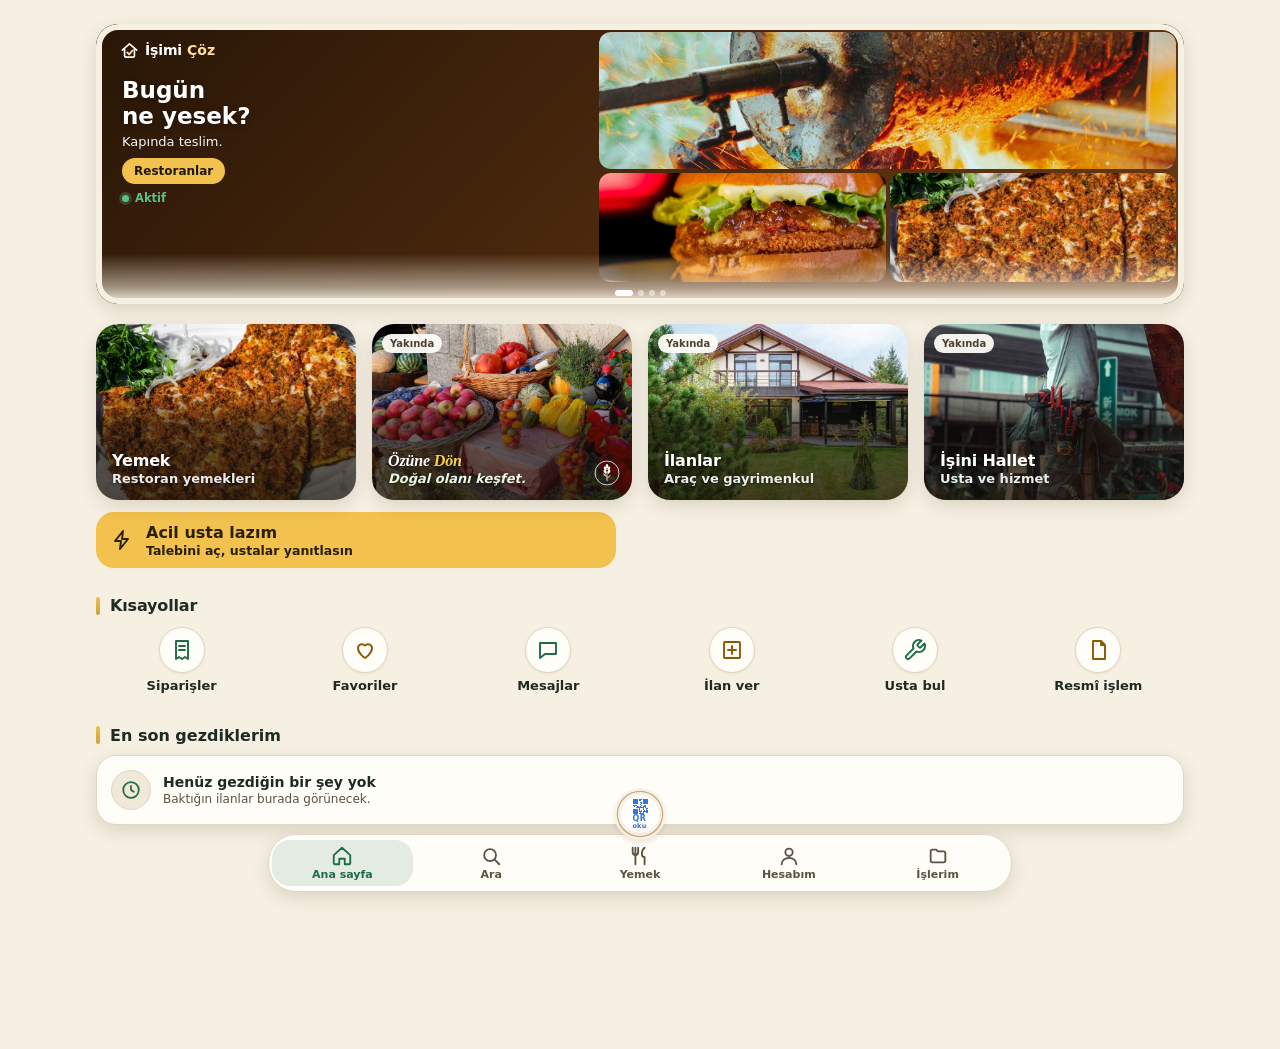
==== commit 7ad9d05d: "design(home): Acil usta bandı (hizmet kapalıysa gizli)" ====
--- a/index.html
+++ b/index.html
@@ -3336,6 +3336,8 @@
 @media (max-width:339px){html:root .ozPPCats{grid-template-columns:repeat(4,minmax(0,1fr))}}
 </style>
 <style id="dsHomeT1Css">/* Tasarım Paketi T1 (ana sayfa, yalnız krem tema): masaüstü/tablet düzeni + kapalı yan menü gölgesi. Mobil (<900px) değişmez; koyu tema değişmez. */
+/* ds jetonları: ana sayfa krem teması renkleri tek yerde (değerler mevcut sabitlerle birebir aynı; koyu tema tanımlamaz) */
+html:root:not([data-hm-theme="dark"]) body:has(#app .v2Home.hmx){--ds-bg:#F6F0E3;--ds-card:#FFFDF8;--ds-line:#E1D6BF;--ds-ink:#1F2A22;--ds-mut:#5B5242;--ds-green:#1F6B45;--ds-amber:#F2C14E;--ds-amber-ink:#8A5A00;--ds-radius:22px}
 .appDrawer:not(.on){box-shadow:none}
 @media (min-width:900px){
  html:root:not([data-hm-theme="dark"]) body:has(#app .v2Home.hmx) .app{max-width:1120px}
@@ -3373,7 +3375,7 @@
 }
 </style>
 <style id="dsHomeT3Css">/* Tasarım Paketi T3 (ana sayfa, yalnız krem tema): ortak marka dili. Yazı ölçeği 12/13/14/16/22/24; tek yükseltilmiş gölge; çizgi simge rengi. Koyu tema değişmez. */
- html:root:not([data-hm-theme="dark"]) body:has(#app .v2Home.hmx) .v2RecentBox .ic{color:#1F6B45}
+ html:root:not([data-hm-theme="dark"]) body:has(#app .v2Home.hmx) .v2RecentBox .ic{color:var(--ds-green)}
  html:root:not([data-hm-theme="dark"]) body:has(#app .v2Home.hmx) .hmSl .s{font-size:13px}
  html:root:not([data-hm-theme="dark"]) body:has(#app .v2Home.hmx) .hmSl .oz2{font-size:12px}
  html:root:not([data-hm-theme="dark"]) body:has(#app .v2Home.hmx) .hmH,html:root:not([data-hm-theme="dark"]) body:has(#app .v2Home.hmx) .v2SecH h3,html:root:not([data-hm-theme="dark"]) body:has(#app .v2Home.hmx) .v2Recent h3{font-size:16px}
@@ -3381,6 +3383,15 @@
  html:root:not([data-hm-theme="dark"]) body:has(#app .v2Home.hmx) .hmSlider,html:root:not([data-hm-theme="dark"]) body:has(#app .v2Home.hmx) .hmTile,html:root:not([data-hm-theme="dark"]) body:has(#app .v2Home.hmx) .v2RecentBox,html:root:not([data-hm-theme="dark"]) body:has(#app .v2Home.hmx) nav.bottom{box-shadow:0 6px 18px rgba(60,40,10,.14)}
  /* T4: "Yakında" rozeti sakin: parlak sarı yerine krem yüzey + koyu yazı (kutu fotoğrafıyla yarışmaz) */
  html:root:not([data-hm-theme="dark"]) body:has(#app .v2Home.hmx) .hmSoon{background:rgba(255,253,248,.94);color:#4A4132;font-weight:700;box-shadow:none}
+</style>
+<style id="dsHomeT5Css">
+.hmUrgent{display:flex;align-items:center;gap:12px;width:100%;min-height:56px;margin-top:12px;padding:8px 14px;border:0;border-radius:18px;background:#F2C14E;color:#2B1F00;font:inherit;text-align:left;cursor:pointer}
+.hmUrgent .ic{flex:none;display:grid;place-items:center}
+.hmUrgent .t{display:flex;flex-direction:column;gap:1px}
+.hmUrgent b{font-size:16px;font-weight:800}
+.hmUrgent small{font-size:12.5px;font-weight:600}
+.hmUrgent:focus-visible{outline:3px solid #1F2A22;outline-offset:2px}
+@media (min-width:900px){.hmUrgent{max-width:520px}}
 </style>
 </head>
 <body>
@@ -4440,6 +4451,7 @@
     '<form class="hmSearch" onsubmit="return v2HomeSearch(event)" role="search">'+I('<circle cx="11" cy="11" r="6.5"/><path d="M16 16l5 5"/>',20)+
       '<input id="homeAskInput" type="search" enterkeyhint="search" autocomplete="off" aria-label="Yemek, ilan, usta ara" placeholder="Yemek, ilan, usta ara">'+
       '<button type="button" class="mic" onclick="homeMicAsk()" aria-label="Sesle söyle">'+I('<path d="M12 3a3 3 0 0 0-3 3v6a3 3 0 0 0 6 0V6a3 3 0 0 0-3-3zM5 11a7 7 0 0 0 14 0M12 18v3"/>',20)+'</button></form>'+
+    (hmLockOn('services')?'':'<button type="button" class="hmUrgent" onclick="hmGo(\'services\')"><span class="ic">'+I('<path d="M13 3L5 13h6l-1 8 8-10h-6z"/>',24)+'</span><span class="t"><b>Acil usta lazım</b><small>Talebini aç, ustalar yanıtlasın</small></span></button>')+
     '<div class="hmH">Kısayollar</div>'+
     '<div class="hmSc" role="group" aria-label="Kısayollar">'+
       sc('orders','Siparişler',I('<path d="M6 3h12v18l-3-2-3 2-3-2-3 2zM9 8h6M9 12h6"/>'))+
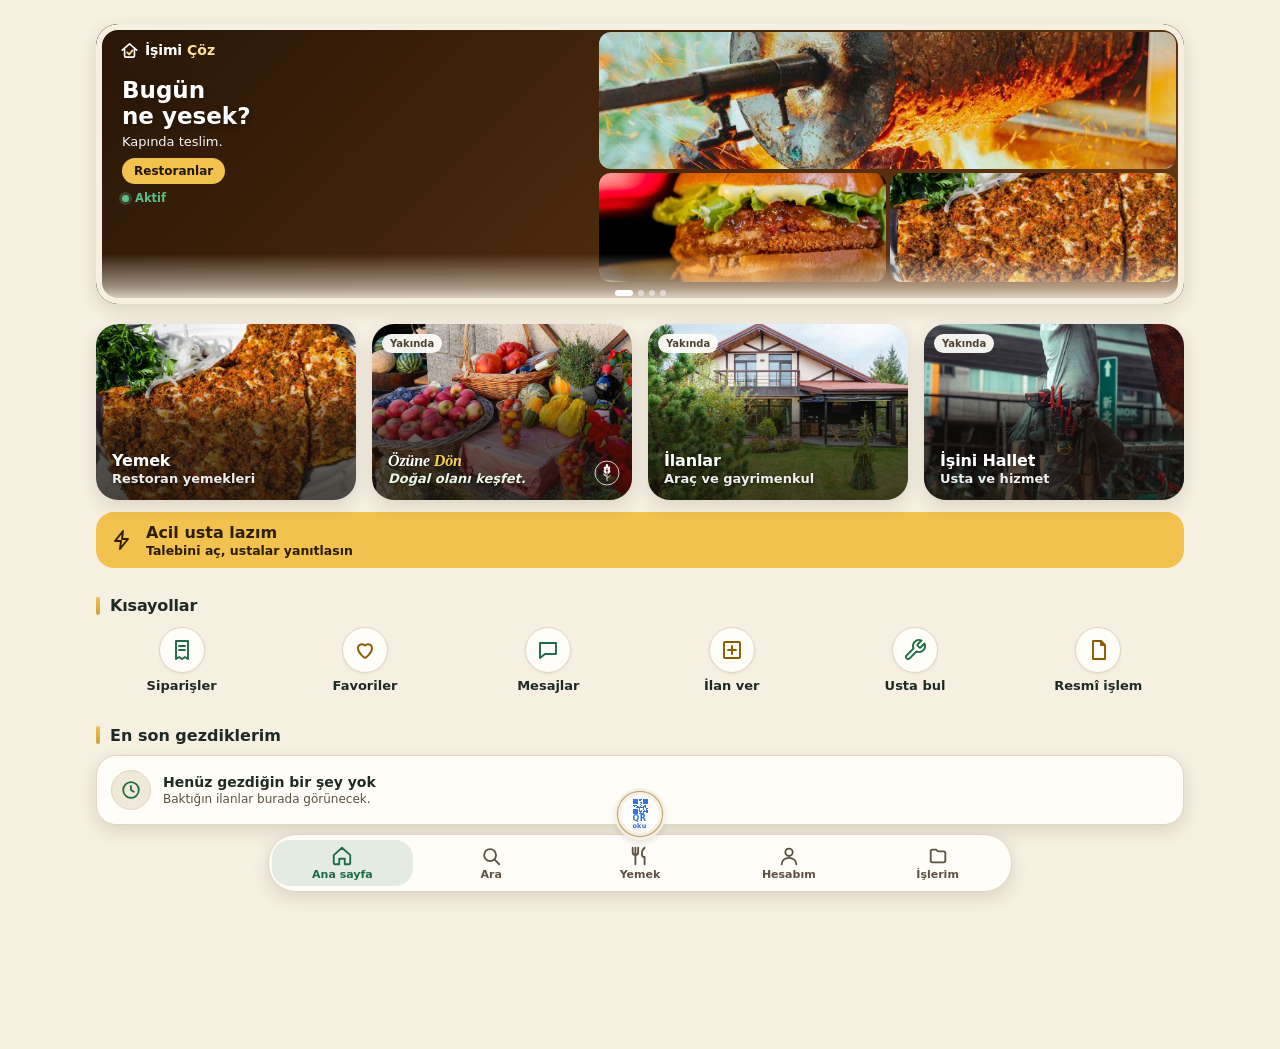
==== commit 616dfd8d: "design(home): Acil usta bandı masaüstünde tam genişlik" ====
--- a/index.html
+++ b/index.html
@@ -3391,7 +3391,6 @@
 .hmUrgent b{font-size:16px;font-weight:800}
 .hmUrgent small{font-size:12.5px;font-weight:600}
 .hmUrgent:focus-visible{outline:3px solid #1F2A22;outline-offset:2px}
-@media (min-width:900px){.hmUrgent{max-width:520px}}
 </style>
 </head>
 <body>
